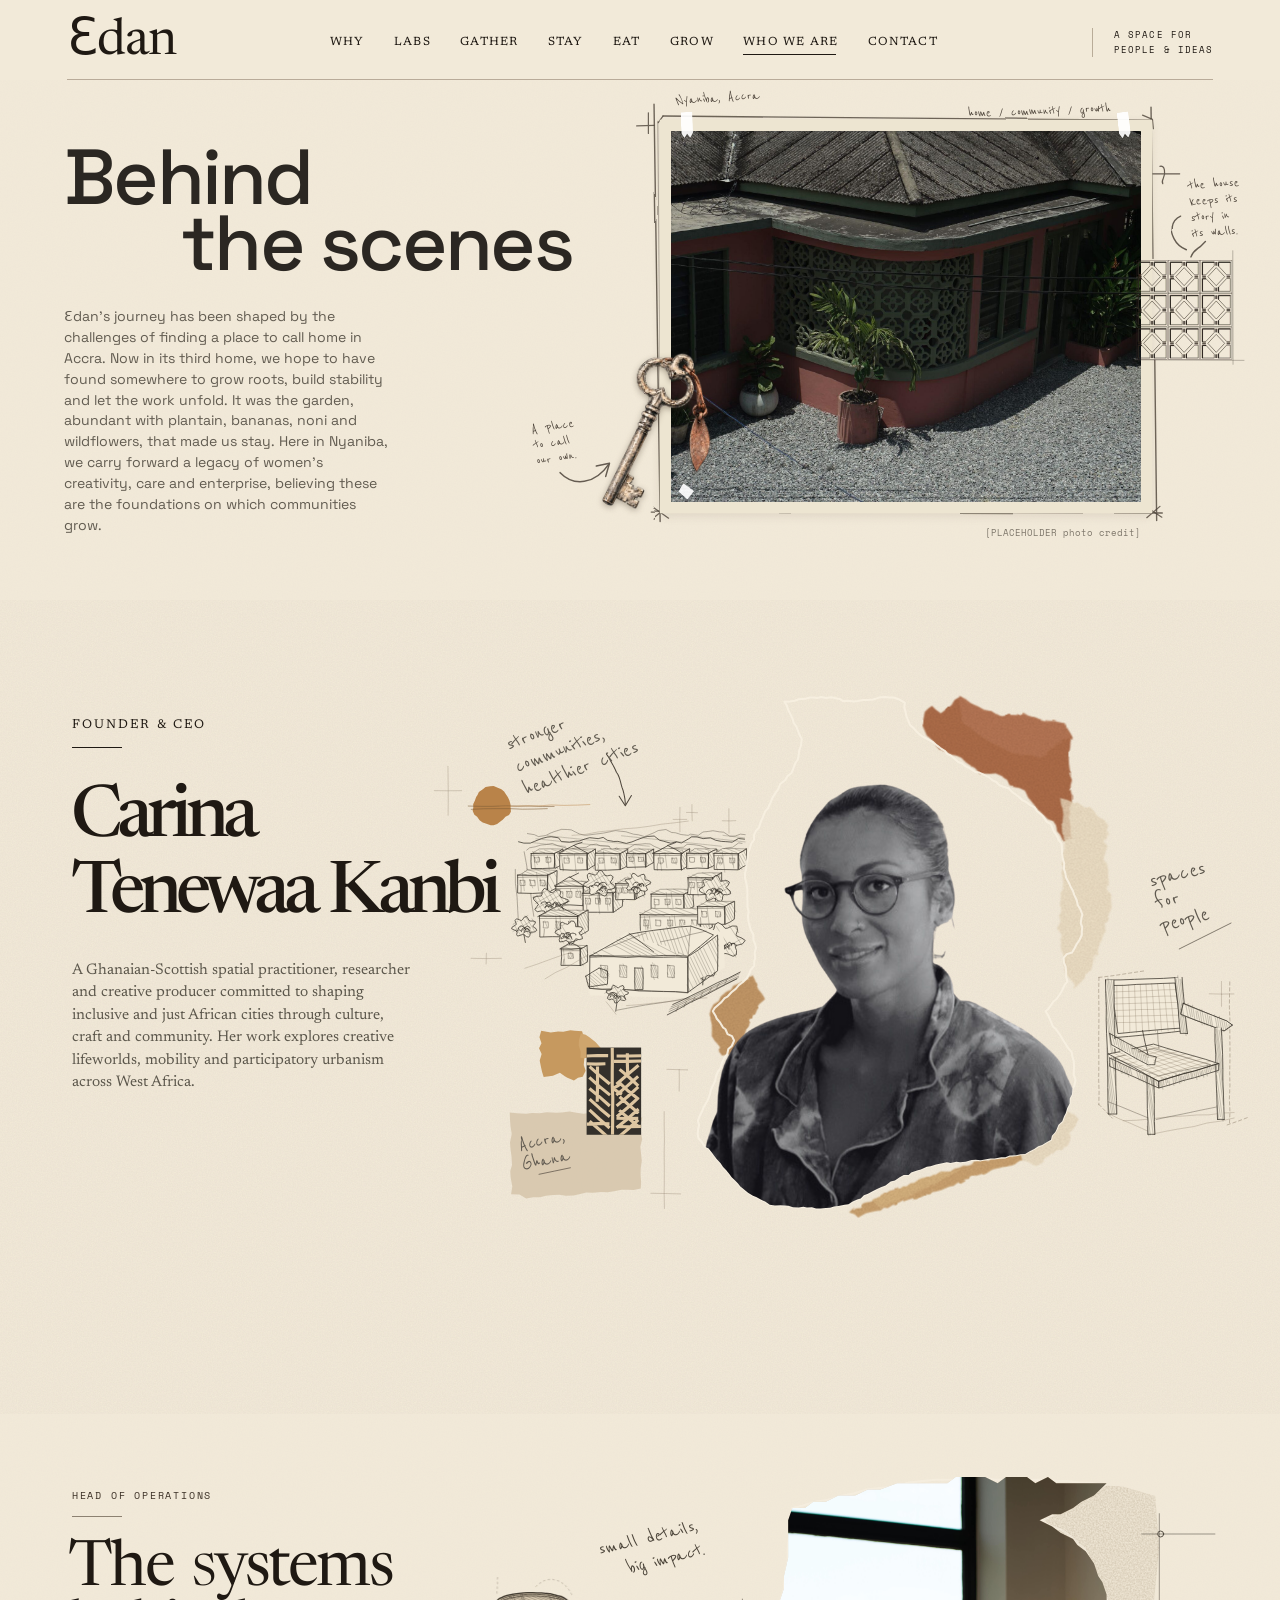
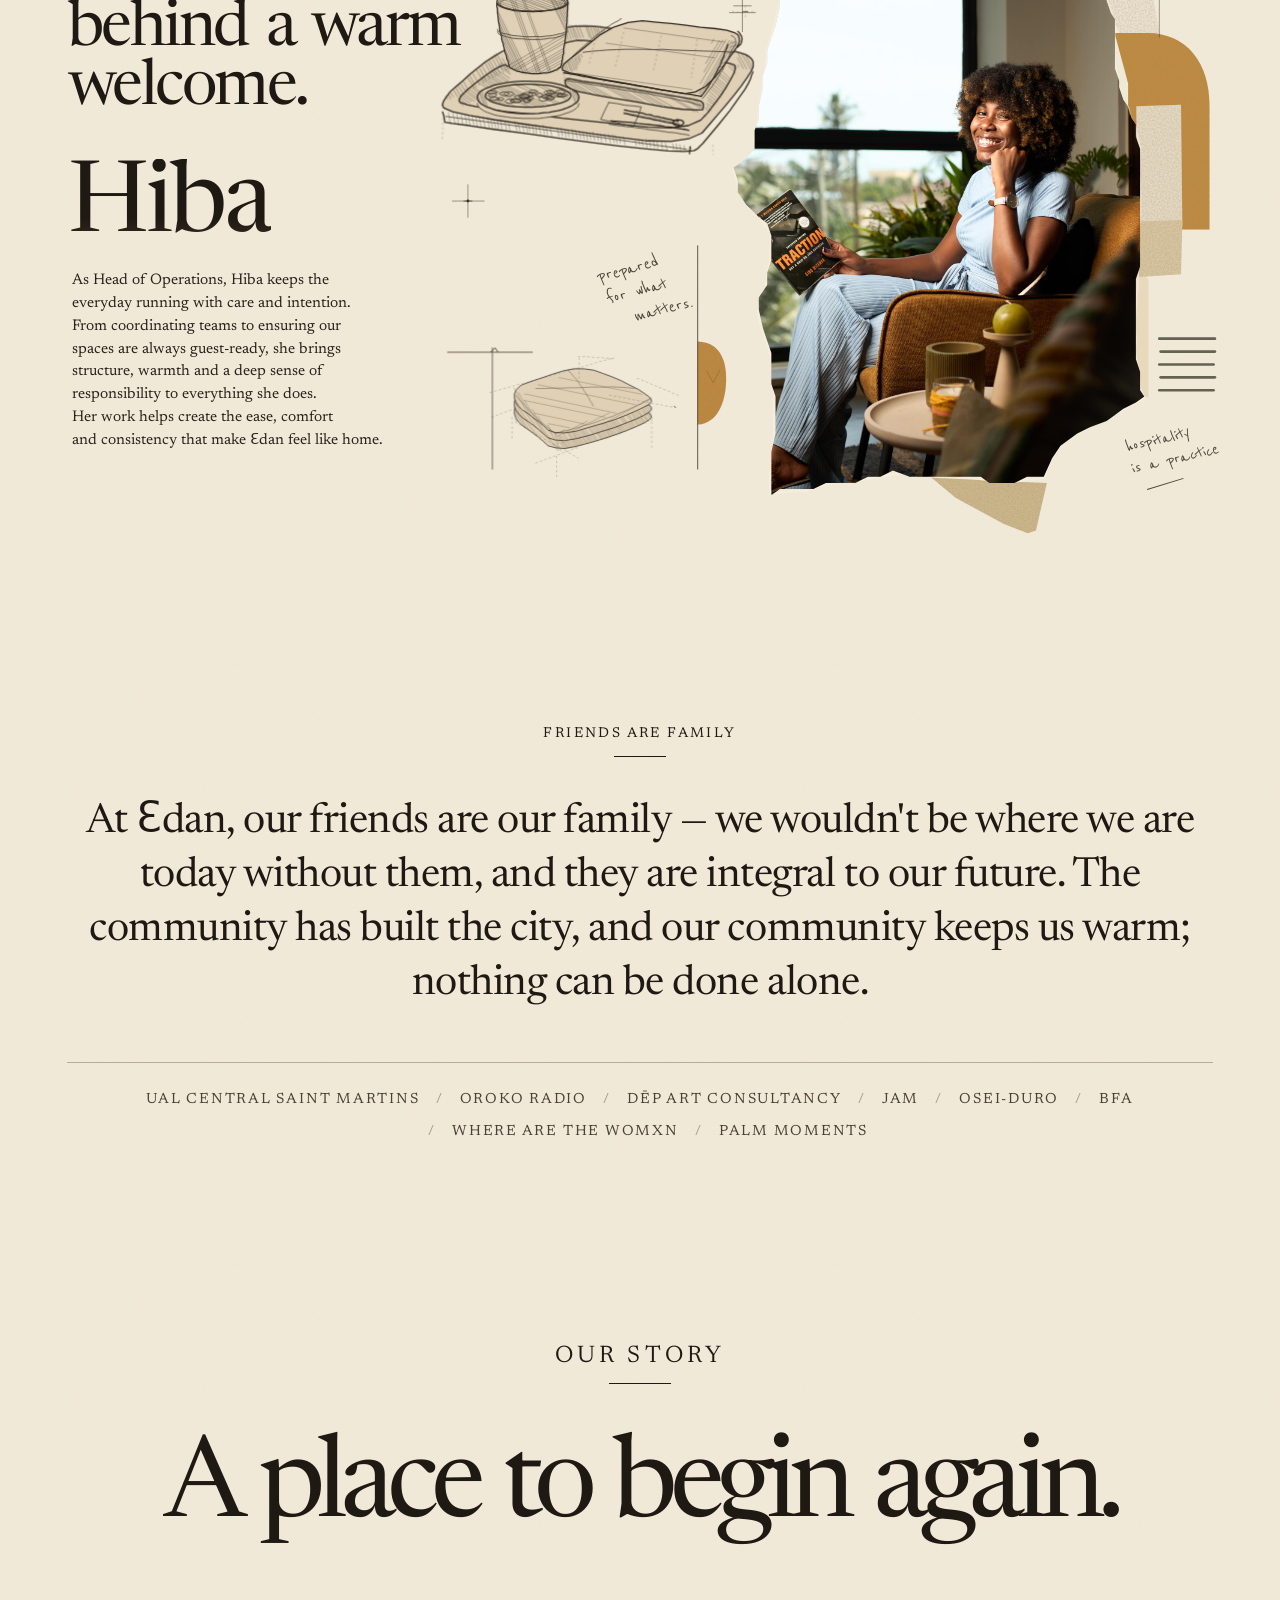
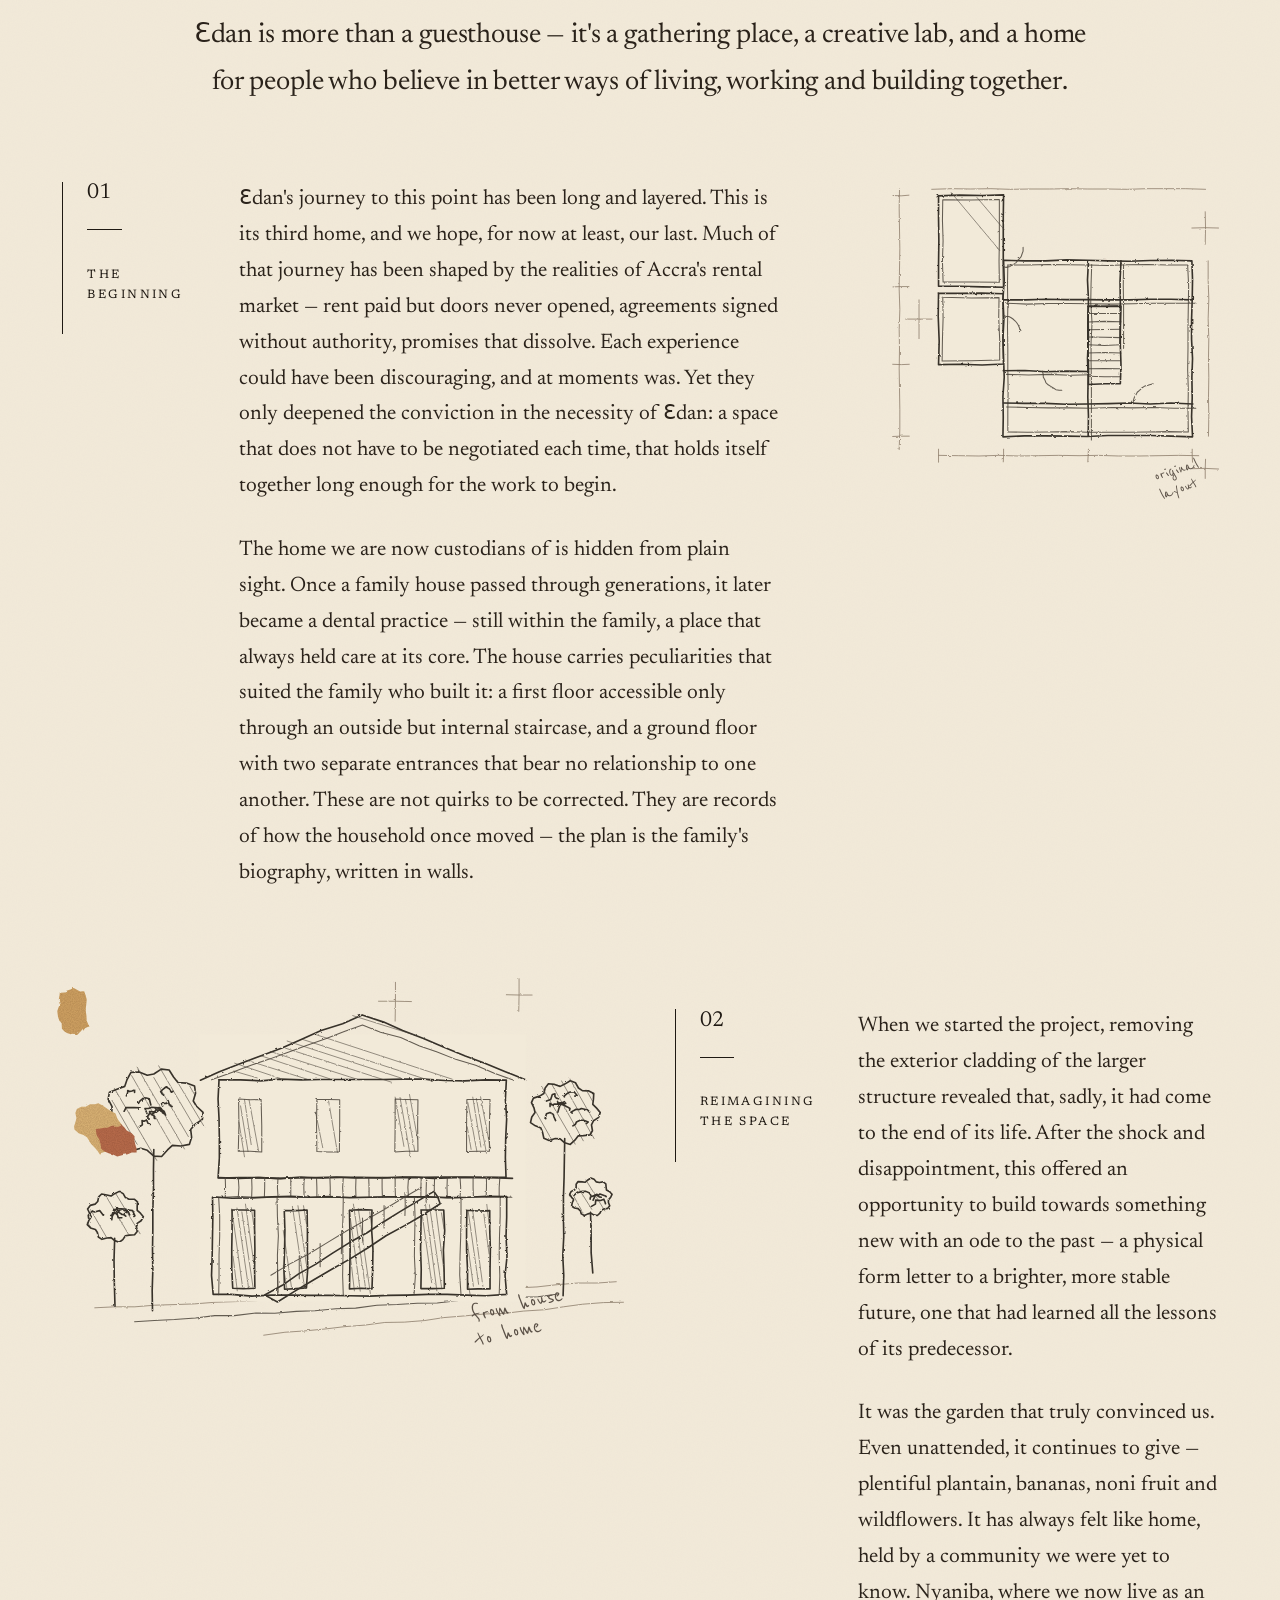
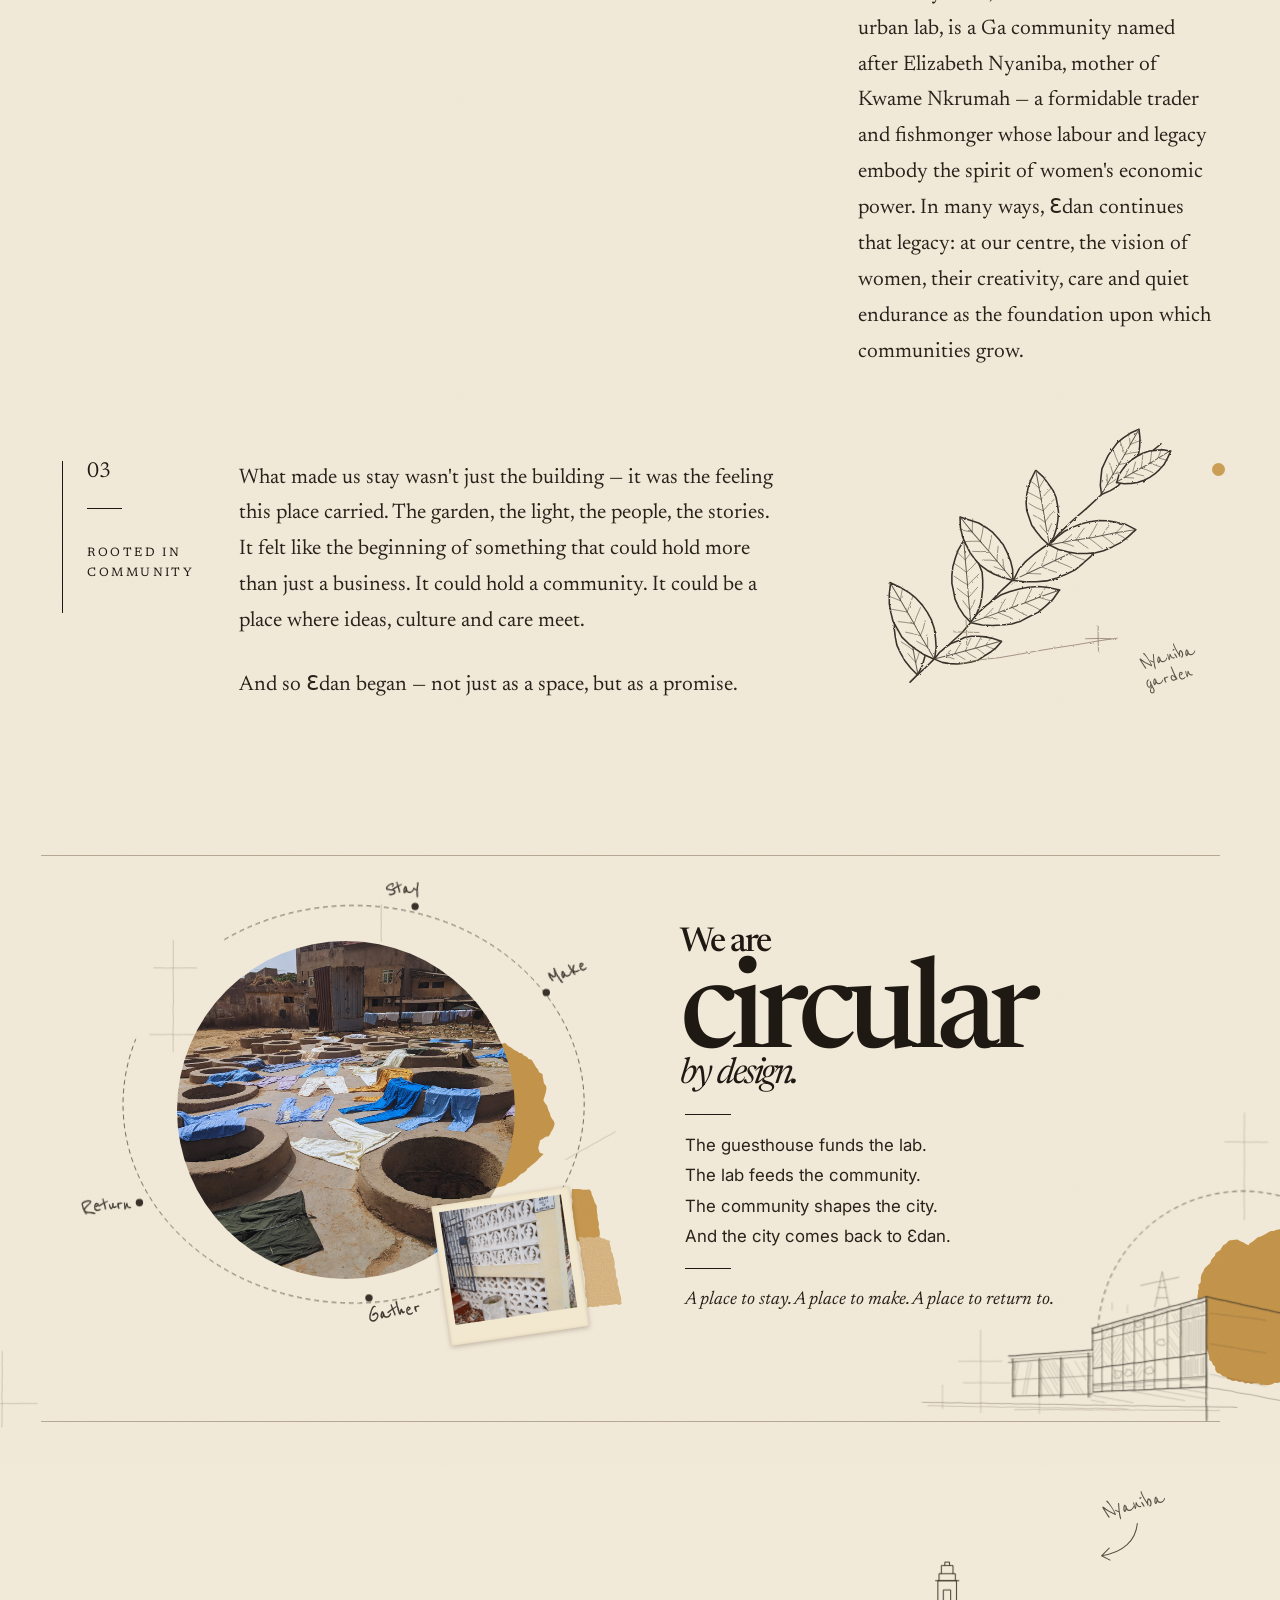
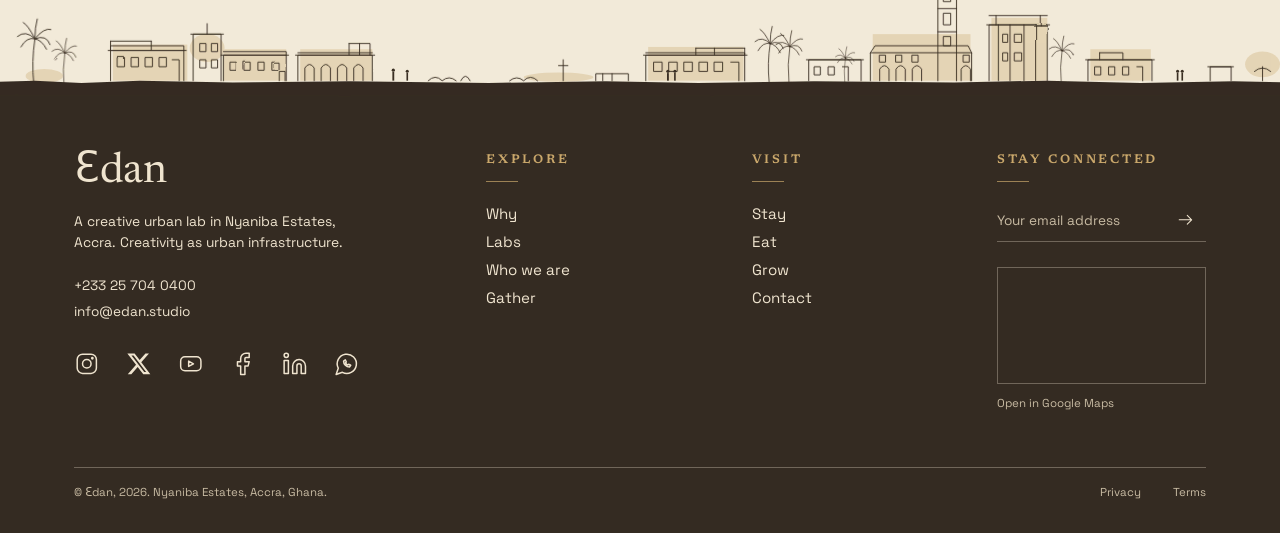
==== about.html @ 87b13c7b "first commit" ====
<!DOCTYPE html>
<html lang="en">
<head>
<meta charset="UTF-8">
<meta name="viewport" content="width=device-width, initial-scale=1.0">
<title>About — Ɛdan</title>
<meta name="description" content="Carina Tenewaa Kanbi's story, the building's history, and how Ɛdan works — circular by design.">
<script>document.documentElement.classList.add('bts-js')</script>
<link rel="preconnect" href="https://fonts.googleapis.com">
<link rel="preconnect" href="https://fonts.gstatic.com" crossorigin>
<link href="https://fonts.googleapis.com/css2?family=Reenie+Beanie&display=swap" rel="stylesheet">
<link rel="stylesheet" href="css/base.css">
<link rel="stylesheet" href="css/tokens.css">
<link rel="stylesheet" href="css/footer.css">
<link rel="stylesheet" href="css/pages/about.css">
<link rel="stylesheet" href="css/pages/carina.css">
<link rel="stylesheet" href="css/pages/our-story.css">
<link rel="stylesheet" href="css/pages/circle.css">
<link rel="stylesheet" href="css/pages/hiba.css">
<link rel="preconnect" href="https://fonts.googleapis.com">
<link rel="preconnect" href="https://fonts.gstatic.com" crossorigin>
<link href="https://fonts.googleapis.com/css2?family=Newsreader:ital,opsz,wght@0,6..72,300..600;1,6..72,300..600&family=Inter:wght@400;500&display=swap" rel="stylesheet">
</head>
<body class="page-about">

<!-- ============ NAV ============ -->
<a class="skip-link" href="#main">Skip to content</a>
<header class="site-nav" id="siteNav">
  <a href="index.html" class="nav-logo">
    <span>Ɛdan</span>
  </a>
  <button class="nav-toggle" id="navToggle" aria-label="Open menu" aria-expanded="false" aria-controls="navLinks">
    <span></span><span></span><span></span>
  </button>
  <nav class="nav-links" id="navLinks" aria-label="Main">
    <a href="index.html#why">Why</a>
    <a href="labs.html">Labs</a>
    <a href="gather.html">Gather</a>
    <a href="stay.html">Stay</a>
    <a href="eat.html">Eat</a>
    <a href="grow.html">Grow</a>
    <a href="about.html">Who we are</a>
    <a href="contact.html">Contact</a>
  </nav>
  <p class="nav-note" aria-hidden="true">A space for<br>people &amp; ideas</p>
</header>

<main id="main">

<!-- ============================================
     BEHIND THE SCENES
     One board. Every piece is positioned from the reference.
     Decorations sit OUTSIDE the photo, on the paper.
     ============================================ -->
<section class="bts" aria-labelledby="bts-title">
  <div class="bts__board">

    <h1 class="bts__title" id="bts-title">
      <span>Behind</span>
      <span class="bts__title-line2">the scenes</span>
    </h1>

    <p class="bts__body">Ɛdan's journey has been shaped by the challenges of finding a place to call home in Accra. Now in its third home, we hope to have found somewhere to grow roots, build stability and let the work unfold. It was the garden, abundant with plantain, bananas, noni and wildflowers, that made us stay. Here in Nyaniba, we carry forward a legacy of women's creativity, care and enterprise, believing these are the foundations on which communities grow.</p>

    <figure class="bts__figure">

      <!-- pencil construction lines, corner guides, dimension mark, arrows (under the photo) -->
      <svg class="bts__sketch" viewBox="-35 -11.84 160 102.63" aria-hidden="true" focusable="false">
        <defs>
          <filter id="bts-pencil" x="-5%" y="-5%" width="110%" height="110%">
            <feTurbulence type="fractalNoise" baseFrequency="0.05" numOctaves="2" seed="4" result="n"/>
            <feDisplacementMap in="SourceGraphic" in2="n" scale="0.8"/>
          </filter>
          <filter id="bts-pencil-fine" x="-5%" y="-5%" width="110%" height="110%">
            <feTurbulence type="fractalNoise" baseFrequency="0.09" numOctaves="1" seed="9" result="n"/>
            <feDisplacementMap in="SourceGraphic" in2="n" scale="0.3"/>
          </filter>
        </defs>
        <g filter="url(#bts-pencil)" fill="none" stroke="currentColor" stroke-linecap="round" stroke-linejoin="round">
          <!-- frame rails (first pass) -->
          <g stroke-width="0.3" opacity="0.8">
            <path d="M -1.8 -3.1 L 102.4 -2.2"/>
            <path d="M -3.7 -5.6 L -2.4 83.2"/>
            <path d="M -4.5 81.0 L 104.5 81.4"/>
            <path d="M 102.1 -5.0 L 102.5 27.2"/>
            <path d="M 102.9 48.9 L 103.3 83.0"/>
          </g>
          <!-- frame rails (faint second pass, like a redrawn line) -->
          <g stroke-width="0.2" opacity="0.45">
            <path d="M 4.5 -1.6 L 95.0 -1.5"/>
            <path d="M -2.9 -2.0 L -2.2 78.0"/>
          </g>
          <!-- corner guides -->
          <g stroke-width="0.26" opacity="0.8">
            <path d="M -7.4 -1.0 L -3.7 -1.1"/>
            <path d="M -4.9 -3.8 L -4.9 0.6"/>
            <path d="M -2.8 -1.7 L -1.8 -3.1"/>
            <path d="M 100.3 -3.3 L 102.4 -2.4 L 102.6 -0.4"/>
            <path d="M -3.9 80.2 L -0.6 82.5 M -3.9 82.5 L -0.8 80.0"/>
            <path d="M 101.2 80.2 L 104.4 82.3 M 101.2 82.4 L 104.0 80.0"/>
          </g>
          <!-- dimension mark right of the frame -->
          <g stroke-width="0.26" opacity="0.85">
            <path d="M 99.7 9.2 L 108.2 9.2"/>
            <path d="M 104.0 7.6 C 105.0 7.3 105.3 9.0 104.7 10.2 C 104.3 11.0 104.6 11.5 104.9 11.5"/>
          </g>
          <!-- bracket + pointer between the note and the blocks -->
          <g stroke-width="0.3" opacity="0.85">
            <path d="M 108.4 18.2 C 106.2 19.2 106.3 21.5 107.2 23.2 C 107.9 24.6 108.9 25.2 109.9 25.6"/>
            <path d="M 110.8 27.1 C 111.4 25.6 112.3 25.4 113.0 24.7 L 113.9 23.8"/>
          </g>
          <!-- curved arrow under "A place to call our own." -->
          <g stroke-width="0.32" opacity="0.85">
            <path d="M -23.9 72.6 C -21 75.6 -16.5 75.2 -13.4 70.6"/>
            <path d="M -16.2 71.2 L -13.4 70.6 L -14.2 73.4"/>
          </g>
        </g>
      </svg>

      <!-- the photograph (replace the src) -->
      <div class="bts__photo">
        <img src="images/breeze-block-terracotta.jpg" alt="The Ɛdan house in Nyaniba: a curved red wall with a green breeze-block screen, potted plants and a gravel yard under a tiled roof" width="1600" height="1263" decoding="async">
      </div>

      <!-- tape tabs holding the photo down -->
      <span class="bts__tape bts__tape--tl" aria-hidden="true"></span>
      <span class="bts__tape bts__tape--tr" aria-hidden="true"></span>
      <span class="bts__tape bts__tape--bl" aria-hidden="true"></span>

      <!-- handwritten notes -->
      <p class="bts__note bts__note--place">Nyaniba, Accra</p>
      <p class="bts__note bts__note--tags">home / community / growth</p>
      <p class="bts__note bts__note--house">the house<br>keeps its<br>story in<br>its walls.</p>
      <p class="bts__note bts__note--own">A place<br>to call<br>our own.</p>

      <!-- breeze-block screen: transparent, drawn in graphite so the paper shows through -->
      <svg class="bts__blocks" viewBox="0 0 78 81" aria-hidden="true" focusable="false">
        <defs>
          <symbol id="bts-block" viewBox="0 0 26 27" overflow="visible">
            <!-- block outline -->
            <rect x="0.3" y="0.3" width="25.4" height="26.4" fill="none" stroke="currentColor" stroke-width="0.3" opacity="0.8"/>
            <!-- four corner openings -->
            <g fill="none" stroke="currentColor" stroke-width="0.42" stroke-linejoin="round">
              <path d="M 1.6 1.6 H 11.4 V 4.7 L 4.6 12.0 H 1.6 Z"/>
              <path d="M 24.4 1.6 H 14.6 V 4.7 L 21.4 12.0 H 24.4 Z"/>
              <path d="M 1.6 25.4 H 11.4 V 22.3 L 4.6 15.0 H 1.6 Z"/>
              <path d="M 24.4 25.4 H 14.6 V 22.3 L 21.4 15.0 H 24.4 Z"/>
            </g>
            <!-- shadow along the top and left inside edge of each opening -->
            <g fill="none" stroke="currentColor" stroke-width="0.8" stroke-linecap="square">
              <path d="M 1.9 12.0 V 1.9 H 11.1"/>
              <path d="M 14.9 4.7 V 1.9 H 24.1"/>
              <path d="M 1.9 25.1 V 15.3 H 4.4"/>
              <path d="M 14.9 25.1 V 22.3"/>
            </g>
            <!-- diamond and its inner outline -->
            <g fill="none" stroke="currentColor" stroke-linejoin="round">
              <path d="M 13 6.2 L 19.8 13.5 L 13 20.8 L 6.2 13.5 Z" stroke-width="0.42"/>
            </g>
            <!-- small slits beside the diamond -->
            <g fill="currentColor" opacity="0.75">
              <rect x="12.2" y="1.6" width="1.6" height="3.0"/>
              <rect x="12.2" y="22.4" width="1.6" height="3.0"/>
              <rect x="1.6" y="12.7" width="3.0" height="1.6"/>
              <rect x="21.4" y="12.7" width="3.0" height="1.6"/>
            </g>
          </symbol>
        </defs>
        <g filter="url(#bts-pencil-fine)">
          <use href="#bts-block" x="0"  y="0"  width="26" height="27"/>
          <use href="#bts-block" x="26" y="0"  width="26" height="27"/>
          <use href="#bts-block" x="52" y="0"  width="26" height="27"/>
          <use href="#bts-block" x="0"  y="27" width="26" height="27"/>
          <use href="#bts-block" x="26" y="27" width="26" height="27"/>
          <use href="#bts-block" x="52" y="27" width="26" height="27"/>
          <use href="#bts-block" x="0"  y="54" width="26" height="27"/>
          <use href="#bts-block" x="26" y="54" width="26" height="27"/>
          <use href="#bts-block" x="52" y="54" width="26" height="27"/>
        </g>
        <!-- guide lines hugging the screen -->
        <g class="bts__guides" fill="none" stroke="currentColor" stroke-width="0.3" opacity="0.8" stroke-linecap="round">
          <path class="bts__guide" d="M 78.4 -7.5 L 78.6 84.5"/>
          <path class="bts__guide" d="M 2 80.9 L 87.5 81.3"/>
        </g>
      </svg>

      <!-- vintage key: transparent PNG or SVG (replace the src) -->
      <img class="bts__key" src="images/key.png" alt="" aria-hidden="true" decoding="async">

      <figcaption class="bts__credit">[PLACEHOLDER photo credit]</figcaption>
    </figure>

  </div>
</section>

  <!-- ============================================
      FOUNDER: Carina Tenewaa Kanbi  (static: no animation yet)
      One board. Every piece is positioned from the reference in cqw
      (1cqw = 1% of the board width). Drawings are inline SVG, edit the paths.
      Replace the portrait at /REPLACE-WITH-CARINA-PORTRAIT.jpg
      ============================================ -->
  <section class="cr" aria-labelledby="cr-title">
    <svg class="cr__defs" width="0" height="0" aria-hidden="true" focusable="false">
      <defs>
        <filter id="cr-pencil" x="-2%" y="-2%" width="104%" height="104%"><feTurbulence type="fractalNoise" baseFrequency="0.85" numOctaves="2" seed="4" result="n"/><feDisplacementMap in="SourceGraphic" in2="n" scale="0.8"/></filter>
        <filter id="cr-edge" x="-3%" y="-3%" width="106%" height="106%"><feTurbulence type="fractalNoise" baseFrequency="0.09" numOctaves="3" seed="8" result="n"/><feDisplacementMap in="SourceGraphic" in2="n" scale="2.4" result="d"/><feTurbulence type="fractalNoise" baseFrequency="1.1" numOctaves="2" seed="3" result="g"/><feColorMatrix in="g" type="matrix" values="0 0 0 0 .3  0 0 0 0 .2  0 0 0 0 .1  0 0 0 -.55 .4" result="ga"/><feComposite in="ga" in2="d" operator="in" result="gi"/><feBlend in="d" in2="gi" mode="multiply"/></filter>
      <clipPath id="cr-cloth-clip"><rect x="430" y="388" width="40" height="64"/></clipPath>
      </defs>
    </svg>
    <div class="cr__board">

      <p class="cr__eyebrow">Founder &amp; CEO</p>
      <span class="cr__rule" aria-hidden="true"></span>
      <h2 class="cr__name" id="cr-title"><span>Carina</span> <span>Tenewaa Kanbi</span></h2>
      <p class="cr__bio"><span class="cr__ln">A Ghanaian-Scottish spatial practitioner, researcher</span> <span class="cr__ln">and creative producer committed to shaping</span> <span class="cr__ln">inclusive and just African cities through culture,</span> <span class="cr__ln">craft and community. Her work explores creative</span> <span class="cr__ln">lifeworlds, mobility and participatory urbanism</span> <span class="cr__ln">across West Africa.</span></p>

      <!-- neighbourhood drawing + "stronger communities" note, arrow, ochre dot, crosshairs -->
      <div class="cr__sketchblock">
        <svg viewBox="315 140 245 225" aria-hidden="true" focusable="false">
          <g class="cr__marks"><path class="guide" d="M318.9 199.9 L329.0 200.0 L338.9 199.9"/><path class="guide" d="M328.9 182.0 L329.0 191.1 L329.1 199.9 L329.1 209.1 L329.0 218.0"/><path class="guide" d="M494.1 221.0 L499.1 221.0 L504.1 221.0"/><path class="guide" d="M499.1 212.1 L499.0 221.1 L499.1 230.1"/><path class="guide" d="M503.9 215.9 L507.9 215.9 L512.0 216.1"/><path class="guide" d="M507.9 210.1 L507.9 216.1 L508.1 222.1"/><path class="guide" d="M530.1 222.0 L535.1 222.1 L540.1 221.9"/><path class="guide" d="M535.0 213.1 L535.0 222.0 L535.1 231.1"/><path class="guide" d="M345.9 322.9 L356.9 323.1 L368.1 322.9"/><path class="guide" d="M357.1 319.1 L357.0 323.1 L356.9 327.1"/></g>
          <g class="cr__dot"><path class="ochre" d="M374.9 212.8 L375.1 215.4 L373.7 217.7 L371.1 219.0 L369.3 221.0 L367.1 222.8 L365.0 224.3 L362.4 225.3 L360.2 225.2 L356.6 224.0 L354.4 223.2 L352.1 221.7 L350.3 219.1 L348.3 217.5 L347.0 214.7 L347.5 212.5 L347.4 209.8 L348.6 207.4 L349.6 204.6 L350.6 203.0 L351.6 200.8 L354.5 198.8 L356.5 197.2 L359.8 196.7 L362.4 196.5 L365.0 197.6 L368.1 198.9 L370.1 200.6 L371.3 202.3 L372.9 204.8 L374.0 207.1 L374.8 210.0 Z"/><path class="ink2" d="M343.8 211.2 L352.7 211.4 L361.8 211.4 L371.2 211.0 L380.1 211.3 L389.1 211.2 L398.1 211.5 L406.8 211.5"/><path class="ink2" d="M346.0 213.6 L355.0 213.2 L364.8 213.1 L374.1 213.1 L383.5 213.5 L392.7 213.4 L401.8 213.1"/><path class="fine" d="M366.9 211.2 L376.4 211.3 L385.9 211.0 L395.6 211.1 L404.6 210.4 L414.0 210.7 L423.8 210.5 L433.0 210.1"/></g>
          <g class="cr__arrow"><path class="arrow" d="M445.1 173.0 L446.1 174.4 L447.2 176.0 L448.0 177.7 L449.0 179.4 L449.9 181.0 L450.8 182.8 L451.7 184.6 L452.5 186.4 L453.6 188.0 L454.4 189.9 L455.1 192.0 L455.6 193.8 L456.1 195.8 L456.7 197.9 L457.4 199.8 L457.9 201.8 L458.3 203.8 L458.7 205.9 L458.9 207.9 L459.0 209.9"/><path class="arrow" d="M454.5 204.0 L459.0 211.0 L463.5 203.5"/></g>
          <g class="cr__sketch" filter="url(#cr-pencil)">
        <path class="fine" d="M387.2 231.4 L392.3 232.2 L395.3 233.6 L400.7 232.8 L404.0 231.1 L406.8 230.0 L412.2 228.3 L416.7 228.4 L419.4 228.7 L425.2 231.6 L428.9 232.6 L430.9 232.6 L436.0 231.9 L441.1 231.3 L443.2 231.0 L447.1 230.2 L451.9 229.2 L455.6 229.7 L459.2 230.0 L464.9 231.8 L468.7 232.3 L473.1 233.6 L476.6 232.2 L480.2 230.7 L483.1 229.2 L488.8 228.4 L493.0 230.6 L495.8 230.8 L499.9 232.1 L505.2 232.7 L506.9 231.8 L512.5 232.7 L516.0 230.2 L520.1 229.8 L523.3 229.3 L528.1 230.1 L531.2 230.4 L535.6 233.3 L539.6 233.2 L543.5 231.8 L547.0 232.2"/>
        <path class="ink" d="M380.7 237.4 L384.6 238.4 L389.3 238.4 L392.2 237.2 L397.7 235.0 L401.7 234.0 L404.6 233.7 L410.0 234.5 L412.2 237.3 L418.0 237.7 L422.3 237.0 L425.1 236.9 L429.6 235.3 L432.9 234.4 L439.1 235.1 L442.8 234.2 L445.8 236.3 L450.6 237.2 L453.6 237.1 L459.7 238.6 L463.9 237.5 L467.0 236.2 L472.1 234.3 L475.5 233.5 L480.2 233.2 L484.2 236.3 L486.8 236.9 L492.4 238.5 L496.4 237.4 L500.1 238.3 L505.5 235.2 L507.7 233.8 L511.7 233.9 L516.1 235.1 L521.5 234.5 L525.3 236.3 L529.4 237.1 L532.7 237.3 L537.4 237.7 L542.0 235.0 L546.5 235.5"/>
        <path class="fine" d="M386.7 243.5 L388.8 241.8 L392.9 241.1 L397.1 239.8 L401.3 239.4 L405.4 238.6 L409.6 240.4 L414.8 241.7 L417.8 243.0 L422.9 241.9 L426.0 241.8 L430.3 241.5 L433.2 239.8 L437.7 239.1 L440.6 240.3 L446.8 240.5 L449.2 243.3 L452.6 242.0 L456.5 243.5 L462.1 241.7 L465.8 239.4 L469.8 239.2 L473.5 238.8 L477.2 239.0 L480.3 240.8 L484.8 242.7 L490.1 243.4 L493.2 242.2 L497.0 241.7 L501.6 241.4 L504.3 239.3 L509.2 239.5 L514.1 240.3 L517.5 241.5 L521.6 243.0 L525.6 243.4 L528.5 243.7 L532.8 242.0 L537.8 241.4 L542.2 238.2 L544.6 238.6"/>
        <path class="hatch" d="M530.7 232.7 L546.5 234.6 M507.0 233.1 L546.9 237.5 M456.2 233.0 L529.5 240.7 M401.8 233.0 L476.6 240.7 M393.4 235.2 L447.5 240.9 M391.0 238.0 L415.2 240.8"/>
        <path class="guide" d="M419.9 232.7 L429.7 232.0 L438.9 230.2 L448.1 229.3 L457.8 227.9 L467.5 227.2 L477.0 226.0 L485.7 224.5 L495.2 223.5 L505.2 222.2"/>
        <path class="fine" d="M384.8 244.7 L386.6 254.5 L387.9 263.8 L389.4 273.1 L390.4 282.5 L391.9 292.1 M378.3 257.7 L378.4 268.0 L379.6 277.8 L380.1 287.7 L380.7 298.0"/>
        <path class="solid" d="M390.0 246.0 L396.0 242.7 L413.0 242.7 L413.0 253.7 L407.0 257.0 L390.0 257.0 Z"/>
        <path class="ink" d="M390.1 246.1 L398.3 245.7 L406.9 246.1 L407.2 251.5 L406.8 256.7 L398.4 257.0 L390.1 257.0 L389.8 251.7 L390.0 246.0 Z M407.1 245.8 L410.2 244.6 L413.3 242.6 L413.3 248.5 L412.9 253.8 L410.1 255.5 L407.3 257.0 L407.3 251.3 L407.0 246.0 Z"/>
        <path class="fine" d="M390.2 246.2 L393.3 244.3 L395.8 242.7 L404.7 242.6 L412.9 242.8 L409.7 244.5 L407.3 246.0 L398.8 246.0 L390.0 246.0 Z"/>
        <path class="hatch" d="M411.3 244.8 L413.4 249.2 M408.9 245.1 L413.0 252.2 M408.3 247.3 L411.8 253.9 M407.4 253.0 L409.4 257.2 M405.0 243.0 L410.3 244.7 M399.8 243.5 L405.7 245.5 M395.7 244.0 L399.9 245.5 M390.9 244.6 L395.8 246.1 M401.9 247.6 L403.2 257.6 M391.7 245.4 L393.0 257.9"/>
        <path class="fine" d="M389.8 247.4 L398.5 247.1 L407.0 247.1 M392.3 249.1 L394.1 249.2 L396.0 248.9 L396.0 250.6 L396.0 252.3 L394.3 252.3 L392.4 252.4 L392.5 250.6 L392.4 249.1 Z"/>
        <path class="hatch" d="M395.1 248.0 L396.2 251.0 M394.8 250.4 L395.1 252.0 M391.9 248.1 L394.5 254.1"/>
        <path class="fine" d="M400.8 249.0 L402.8 249.1 L404.4 249.0 L404.4 250.7 L404.4 252.3 L402.6 252.4 L400.9 252.5 L400.9 250.8 L400.9 249.1 Z"/>
        <path class="hatch" d="M403.7 248.5 L404.1 249.7 M401.7 248.1 L402.7 250.7 M401.0 248.8 L402.4 253.3"/>
        <path class="solid" d="M411.0 246.0 L417.0 242.7 L437.0 242.7 L437.0 254.7 L431.0 258.0 L411.0 258.0 Z"/>
        <path class="ink" d="M411.1 246.0 L420.9 246.3 L431.1 246.2 L431.1 252.3 L431.3 257.9 L420.9 258.3 L411.1 257.8 L410.8 252.2 L411.0 246.0 Z M431.2 246.3 L434.3 244.6 L437.1 242.7 L437.3 248.8 L436.9 254.4 L433.9 256.1 L431.0 258.2 L430.7 252.1 L431.0 246.0 Z"/>
        <path class="fine" d="M410.9 246.0 L414.1 244.3 L416.7 242.6 L427.1 242.9 L437.1 242.6 L434.1 244.6 L431.3 245.9 L421.1 246.2 L411.0 246.0 Z"/>
        <path class="ink" d="M409.7 245.9 L415.3 243.0 L421.2 240.1 L426.6 243.2 L432.0 246.0 M421.1 240.1 L424.2 238.8 L427.3 237.8"/>
        <path class="hatch" d="M434.8 243.7 L437.7 249.0 M433.4 244.3 L437.9 253.2 M432.3 246.8 L436.3 254.0 M430.8 247.4 L435.9 257.2 M430.7 251.0 L432.7 255.5 M428.4 243.0 L432.9 244.4 M419.9 242.1 L432.2 246.4 M415.0 242.2 L425.2 245.9 M415.7 244.7 L420.4 246.1 M421.7 246.9 L422.9 260.0 M412.3 247.3 L413.3 258.8"/>
        <path class="fine" d="M411.0 247.5 L421.0 247.3 L431.2 247.3 M414.1 249.3 L416.0 249.4 L417.9 249.3 L417.7 251.1 L417.9 253.1 L416.1 253.0 L414.2 253.1 L414.1 251.1 L414.2 249.4 Z"/>
        <path class="hatch" d="M416.7 247.6 L417.9 251.9 M416.0 250.5 L416.5 251.5"/>
        <path class="fine" d="M424.3 249.4 L425.9 249.3 L427.7 249.3 L427.7 251.2 L427.8 253.1 L426.0 253.0 L424.1 252.8 L424.2 251.0 L424.2 249.4 Z"/>
        <path class="hatch" d="M427.3 250.6 L427.7 251.3 M425.1 248.3 L426.4 252.4"/>
        <path class="fine" d="M413.7 258.2 L413.3 255.8 L413.1 253.6"/>
        <path class="solid" d="M437.0 246.0 L443.0 242.7 L461.0 242.7 L461.0 254.7 L455.0 258.0 L437.0 258.0 Z"/>
        <path class="ink" d="M437.1 245.8 L446.0 245.8 L455.2 246.3 L455.2 251.9 L455.3 257.8 L445.9 258.2 L437.0 258.3 L436.7 251.8 L437.0 246.0 Z M455.3 246.0 L458.2 244.7 L460.8 242.9 L460.7 248.7 L461.1 254.7 L458.3 256.4 L455.2 257.8 L455.2 251.9 L455.0 246.0 Z"/>
        <path class="fine" d="M437.0 245.9 L439.8 244.2 L443.2 242.4 L452.1 242.8 L461.3 242.5 L457.7 244.4 L455.3 246.1 L446.2 245.8 L437.0 246.0 Z"/>
        <path class="hatch" d="M458.4 243.9 L461.1 249.0 M456.9 244.4 L461.4 252.8 M456.0 246.4 L460.1 254.2 M455.7 249.4 L459.1 255.2 M455.5 253.3 L457.0 256.1 M451.7 242.4 L456.5 244.3 M447.8 242.5 L454.6 245.1 M441.4 242.5 L452.4 246.8 M438.8 244.0 L444.4 245.7 M453.5 247.6 L454.4 257.4 M443.0 244.2 L444.3 258.5"/>
        <path class="fine" d="M437.1 247.3 L446.1 247.3 L454.8 247.2 M439.8 249.5 L441.5 249.3 L443.2 249.3 L443.3 251.2 L443.4 252.9 L441.4 253.0 L439.7 253.1 L439.7 251.3 L439.7 249.4 Z"/>
        <path class="hatch" d="M442.5 250.0 L443.3 250.9 M442.0 251.0 L442.3 252.9 M440.2 251.1 L440.7 252.2"/>
        <path class="fine" d="M448.6 249.3 L450.4 249.4 L452.2 249.3 L452.4 251.3 L452.3 253.0 L450.4 252.8 L448.7 253.0 L448.6 251.2 L448.7 249.4 Z"/>
        <path class="hatch" d="M452.1 250.7 L452.9 253.3 M450.6 249.6 L452.1 254.7 M448.6 248.4 L450.4 253.1"/>
        <path class="fine" d="M438.9 258.3 L439.3 255.7 L438.9 253.5"/>
        <path class="solid" d="M460.0 246.0 L466.0 242.7 L480.0 242.7 L480.0 252.7 L474.0 256.0 L460.0 256.0 Z"/>
        <path class="ink" d="M460.2 245.9 L467.1 246.0 L473.9 246.0 L474.2 251.3 L474.2 255.8 L467.0 256.0 L460.1 256.2 L459.9 251.0 L460.0 246.0 Z M473.8 246.2 L476.7 244.6 L479.7 242.7 L480.0 247.5 L480.0 252.5 L476.9 254.2 L473.9 256.1 L474.0 250.9 L474.0 246.0 Z"/>
        <path class="fine" d="M459.9 246.0 L463.2 244.3 L465.8 242.7 L472.8 242.8 L480.3 242.9 L477.3 244.2 L473.9 246.0 L467.3 246.3 L460.0 246.0 Z"/>
        <path class="hatch" d="M478.0 244.2 L480.6 248.6 M475.8 243.2 L480.8 252.1 M475.2 245.8 L479.3 253.1 M474.6 252.2 L475.8 254.0 M469.0 242.3 L477.9 245.6 M465.6 243.3 L474.9 246.4 M463.3 244.4 L469.6 246.6 M472.5 247.7 L473.1 254.4 M464.9 245.1 L466.4 257.3"/>
        <path class="fine" d="M460.1 247.2 L466.8 247.1 L473.8 246.9 M461.6 248.8 L463.5 248.7 L465.2 248.7 L465.4 250.2 L465.3 251.7 L463.6 251.9 L461.8 251.7 L461.8 250.3 L461.7 248.8 Z"/>
        <path class="hatch" d="M464.0 247.1 L464.7 249.9 M463.0 248.4 L464.9 253.6 M461.9 248.6 L463.6 252.1"/>
        <path class="fine" d="M468.8 248.8 L470.4 248.8 L472.4 248.9 L472.2 250.3 L472.3 251.7 L470.5 251.8 L468.6 251.9 L468.6 250.4 L468.7 248.8 Z"/>
        <path class="hatch" d="M472.3 250.2 L473.0 252.2 M470.4 249.2 L471.2 251.4 M468.4 248.2 L469.1 250.4"/>
        <path class="solid" d="M480.0 246.0 L486.0 242.7 L506.0 242.7 L506.0 254.7 L500.0 258.0 L480.0 258.0 Z"/>
        <path class="ink" d="M480.3 246.3 L490.2 245.8 L500.1 246.3 L499.7 251.7 L500.3 257.8 L490.3 258.0 L480.2 257.9 L480.0 252.2 L480.0 246.0 Z M500.3 246.3 L503.2 244.2 L506.2 242.4 L505.8 248.4 L505.7 254.5 L502.8 256.5 L500.1 258.3 L499.8 251.7 L500.0 246.0 Z"/>
        <path class="fine" d="M479.7 245.7 L483.1 244.5 L486.0 242.4 L495.7 242.4 L506.0 242.9 L502.8 244.3 L499.8 246.0 L490.3 246.2 L480.0 246.0 Z"/>
        <path class="ink" d="M478.7 246.0 L484.2 243.5 L490.3 240.2 L495.7 242.9 L501.0 246.0 M490.0 240.1 L493.3 239.0 L496.3 237.8"/>
        <path class="hatch" d="M503.8 244.7 L507.1 250.7 M500.7 243.4 L506.2 253.8 M500.9 247.3 L506.2 256.9 M500.2 249.4 L503.1 254.4 M500.7 254.6 L502.6 257.7 M495.2 242.2 L501.5 244.4 M486.8 243.2 L494.7 245.9 M483.2 244.1 L490.4 246.5 M488.1 245.3 L489.5 256.4 M484.0 245.8 L485.7 258.6"/>
        <path class="fine" d="M480.1 247.4 L490.0 247.5 L500.0 247.4 M483.3 249.4 L484.9 249.3 L486.8 249.3 L486.9 251.2 L486.7 253.0 L485.0 253.1 L483.2 253.0 L483.3 251.2 L483.2 249.4 Z"/>
        <path class="hatch" d="M486.4 250.7 L487.3 252.1 M483.7 250.3 L485.2 254.1"/>
        <path class="fine" d="M493.3 249.4 L495.1 249.5 L496.7 249.2 L496.9 251.3 L496.8 253.0 L494.9 252.9 L493.1 253.0 L493.1 251.1 L493.2 249.4 Z"/>
        <path class="hatch" d="M495.2 250.2 L496.3 253.9 M493.5 249.6 L494.9 253.2"/>
        <path class="fine" d="M482.5 258.2 L482.4 255.8 L482.7 253.4"/>
        <path class="solid" d="M504.0 246.0 L510.0 242.7 L526.0 242.7 L526.0 253.7 L520.0 257.0 L504.0 257.0 Z"/>
        <path class="ink" d="M504.1 245.8 L512.2 246.0 L520.2 246.0 L519.9 251.6 L519.9 257.0 L511.9 256.7 L504.0 257.2 L504.0 251.8 L504.0 246.0 Z M519.7 246.1 L522.9 244.2 L526.2 243.0 L526.3 248.2 L525.8 253.4 L522.9 255.5 L519.7 256.8 L520.1 251.5 L520.0 246.0 Z"/>
        <path class="fine" d="M504.1 246.3 L507.3 244.4 L509.8 242.5 L518.2 242.7 L525.9 242.4 L522.7 244.4 L520.1 245.8 L512.1 245.8 L504.0 246.0 Z"/>
        <path class="hatch" d="M525.0 245.7 L525.3 246.3 M522.4 244.6 L525.7 251.9 M519.9 244.3 L524.8 253.5 M519.5 246.9 L523.0 253.2 M519.9 251.8 L522.5 256.0 M517.8 242.8 L521.8 244.2 M511.9 243.2 L519.9 245.8 M506.6 243.3 L513.1 245.7 M505.0 244.7 L509.8 246.4 M514.3 247.6 L515.5 255.7 M504.1 245.3 L505.0 256.5"/>
        <path class="fine" d="M504.2 247.3 L511.8 247.0 L519.9 247.1 M506.1 249.1 L507.9 248.9 L509.9 249.1 L509.8 250.6 L509.7 252.3 L508.0 252.5 L506.3 252.3 L506.1 250.7 L506.2 249.1 Z M514.1 249.1 L515.9 249.1 L517.8 249.2 L517.9 250.7 L517.8 252.4 L515.9 252.4 L514.3 252.3 L514.3 250.7 L514.2 249.1 Z"/>
        <path class="hatch" d="M517.2 249.3 L517.6 251.1 M514.7 247.3 L516.7 252.1 M514.2 250.1 L515.7 253.1"/>
        <path class="solid" d="M524.0 246.0 L530.0 242.7 L548.0 242.7 L548.0 254.7 L542.0 258.0 L524.0 258.0 Z"/>
        <path class="ink" d="M524.1 245.9 L532.9 246.0 L541.7 246.2 L541.7 252.1 L541.7 258.0 L532.9 257.8 L524.2 257.7 L524.2 251.7 L524.0 246.0 Z M542.3 245.9 L545.3 244.3 L547.8 242.4 L548.1 248.5 L547.8 254.5 L544.8 256.1 L542.2 258.0 L542.3 252.0 L542.0 246.0 Z"/>
        <path class="fine" d="M523.9 245.8 L527.1 244.7 L530.2 242.4 L539.2 242.4 L548.3 242.7 L545.1 244.3 L542.0 246.2 L533.3 245.8 L524.0 246.0 Z"/>
        <path class="hatch" d="M545.8 244.0 L547.6 247.6 M545.0 246.5 L547.6 251.6 M542.9 247.3 L546.5 253.8 M542.0 249.1 L545.0 255.2 M542.1 253.5 L544.6 257.7 M539.5 242.7 L544.9 244.7 M533.4 242.5 L540.8 245.3 M529.1 243.7 L536.6 246.5 M526.5 244.3 L532.3 246.5 M537.2 245.1 L538.6 256.7 M530.2 244.9 L532.0 259.7"/>
        <path class="fine" d="M524.1 247.6 L532.8 247.3 L542.2 247.1 M526.7 249.3 L528.5 249.3 L530.3 249.5 L530.3 251.1 L530.4 253.1 L528.6 252.9 L526.7 252.9 L526.8 251.3 L526.7 249.4 Z"/>
        <path class="hatch" d="M529.3 248.2 L530.0 250.6 M527.3 247.9 L529.7 254.1 M527.0 250.1 L528.6 254.5"/>
        <path class="fine" d="M535.6 249.4 L537.6 249.5 L539.3 249.4 L539.3 251.2 L539.2 252.9 L537.5 252.8 L535.7 252.9 L535.7 251.3 L535.7 249.4 Z"/>
        <path class="hatch" d="M539.0 250.8 L539.4 251.1 M537.8 250.2 L538.7 252.7 M536.3 249.8 L537.9 254.3"/>
        <path class="fine" d="M526.5 258.0 L525.8 255.9 L526.3 253.3"/>
        <path class="solid" d="M380.0 262.0 L387.0 258.1 L409.0 258.1 L409.0 271.1 L402.0 275.0 L380.0 275.0 Z"/>
        <path class="ink" d="M380.1 261.7 L391.2 262.1 L402.3 261.9 L401.7 268.2 L401.8 274.7 L391.1 275.3 L380.0 275.0 L380.1 268.7 L380.0 262.0 Z M401.9 261.7 L405.6 260.4 L409.0 258.5 L408.8 264.7 L408.8 271.3 L405.4 272.9 L401.8 275.3 L402.1 268.3 L402.0 262.0 Z"/>
        <path class="fine" d="M380.2 262.3 L383.8 260.3 L387.0 258.2 L397.7 257.8 L408.8 258.5 L405.2 260.3 L402.2 262.1 L391.0 262.0 L380.0 262.0 Z"/>
        <path class="hatch" d="M406.4 259.6 L408.5 263.2 M403.3 262.0 L409.0 272.6 M402.0 266.8 L405.5 273.3 M401.4 269.7 L404.5 275.5 M399.4 258.3 L405.5 260.1 M393.9 257.9 L404.2 261.6 M386.6 257.4 L399.0 262.0 M385.1 259.0 L391.6 261.6 M383.7 260.9 L386.5 261.7 M393.9 260.0 L395.4 273.2 M383.6 260.9 L384.9 273.3"/>
        <path class="fine" d="M380.0 263.6 L390.8 263.2 L401.9 263.2 M382.0 265.8 L383.8 265.6 L385.4 265.7 L385.3 267.6 L385.5 269.4 L383.7 269.5 L381.8 269.4 L381.8 267.5 L381.9 265.6 Z"/>
        <path class="hatch" d="M385.1 266.5 L385.3 267.4 M382.1 266.8 L383.4 269.3"/>
        <path class="fine" d="M389.1 265.5 L391.0 265.8 L392.7 265.6 L392.8 267.6 L392.9 269.7 L391.0 269.6 L389.1 269.5 L389.3 267.5 L389.2 265.6 Z"/>
        <path class="hatch" d="M392.0 265.5 L392.5 267.2 M388.7 265.1 L391.1 271.3"/>
        <path class="fine" d="M396.6 265.7 L398.3 265.6 L400.1 265.7 L400.2 267.7 L400.2 269.7 L398.2 269.6 L396.6 269.6 L396.7 267.7 L396.5 265.6 Z"/>
        <path class="hatch" d="M399.7 266.1 L400.6 269.2 M398.5 267.1 L400.0 270.2 M396.4 264.3 L398.5 270.1"/>
        <path class="fine" d="M382.5 274.9 L382.6 272.2 L382.5 269.8"/>
        <path class="solid" d="M408.0 270.0 L415.0 266.1 L435.0 266.1 L435.0 280.1 L428.0 284.0 L408.0 284.0 Z"/>
        <path class="ink" d="M407.7 270.3 L417.8 269.9 L428.3 270.1 L428.1 277.1 L428.3 284.3 L418.3 283.7 L407.8 283.9 L408.3 276.8 L408.0 270.0 Z M427.9 270.1 L431.3 267.9 L435.1 266.2 L434.8 272.9 L435.1 280.0 L431.2 281.7 L427.8 284.2 L428.3 276.7 L428.0 270.0 Z"/>
        <path class="fine" d="M408.2 269.8 L411.5 268.0 L415.1 266.2 L425.3 266.4 L434.9 266.5 L431.5 267.7 L428.2 270.0 L417.8 269.9 L408.0 270.0 Z"/>
        <path class="ink" d="M407.0 269.7 L412.2 266.8 L418.0 263.1 L423.5 266.5 L429.0 270.0 M418.2 263.5 L421.4 262.0 L424.7 260.4"/>
        <path class="hatch" d="M432.9 267.9 L435.9 273.5 M430.0 266.7 L434.1 274.3 M429.4 268.7 L435.1 279.8 M428.5 271.9 L434.3 282.6 M426.7 266.2 L431.0 267.7 M420.0 265.9 L428.1 269.0 M413.5 265.8 L424.3 270.1 M411.3 267.2 L418.8 269.9 M410.8 269.5 L412.0 269.8 M408.0 282.5 L408.2 283.6"/>
        <path class="fine" d="M408.0 271.8 L417.9 271.7 L428.1 271.3 M409.4 273.8 L411.3 274.0 L413.2 274.0 L413.3 276.0 L413.1 278.0 L411.2 278.2 L409.6 278.0 L409.7 276.2 L409.5 273.9 Z"/>
        <path class="hatch" d="M413.0 275.5 L412.7 274.7 M408.9 272.1 L410.7 276.9"/>
        <path class="fine" d="M416.1 273.8 L417.9 273.9 L419.9 273.9 L419.9 275.9 L419.8 278.2 L418.1 278.1 L416.2 278.1 L416.1 276.1 L416.2 273.9 Z"/>
        <path class="hatch" d="M418.7 272.2 L419.5 275.3 M417.6 273.9 L418.8 277.4 M416.5 274.4 L418.5 279.2"/>
        <path class="fine" d="M423.0 273.8 L424.7 274.1 L426.4 273.9 L426.4 275.9 L426.5 278.1 L424.7 278.1 L422.8 278.0 L422.8 276.0 L422.9 273.9 Z"/>
        <path class="hatch" d="M425.6 272.7 L426.8 276.8 M423.8 272.5 L426.8 279.7 M423.8 275.4 L424.1 276.7"/>
        <path class="fine" d="M410.5 283.7 L410.3 281.2 L410.2 278.5"/>
        <path class="solid" d="M428.0 275.0 L435.0 271.1 L457.0 271.1 L457.0 285.1 L450.0 289.0 L428.0 289.0 Z"/>
        <path class="ink" d="M427.8 275.3 L439.0 275.0 L449.9 274.7 L449.8 282.2 L450.0 289.1 L438.7 289.1 L428.0 289.1 L428.2 281.9 L428.0 275.0 Z M450.1 275.3 L453.2 273.1 L457.1 271.3 L457.2 278.2 L456.8 284.8 L453.6 286.8 L450.3 289.3 L450.0 282.2 L450.0 275.0 Z"/>
        <path class="fine" d="M428.1 274.8 L431.2 273.2 L434.8 271.0 L445.9 271.3 L456.9 271.2 L453.8 273.0 L450.2 274.8 L438.8 275.2 L428.0 275.0 Z"/>
        <path class="hatch" d="M455.3 274.1 L456.3 275.8 M453.4 273.5 L457.7 281.3 M449.7 274.7 L455.2 284.5 M449.1 277.2 L454.3 287.2 M451.0 285.3 L452.3 288.2 M449.2 271.3 L455.0 273.4 M442.9 271.3 L451.4 274.4 M437.2 271.1 L449.1 275.7 M432.4 271.3 L443.3 275.4 M428.9 272.7 L434.6 274.9 M445.2 276.7 L446.3 287.7 M438.7 276.8 L440.2 290.2 M428.0 283.8 L428.6 288.6"/>
        <path class="fine" d="M427.8 276.8 L438.9 276.5 L450.1 276.4 M429.8 278.8 L431.7 278.9 L433.5 279.1 L433.5 281.0 L433.4 283.0 L431.7 283.1 L429.9 283.2 L429.9 280.9 L429.9 278.9 Z"/>
        <path class="hatch" d="M432.4 277.5 L433.6 281.0 M431.5 279.6 L433.1 283.5 M430.5 280.4 L431.4 282.7"/>
        <path class="fine" d="M437.3 278.8 L438.9 278.9 L440.7 278.9 L440.9 281.0 L440.7 283.3 L439.1 283.0 L437.3 283.0 L437.1 280.9 L437.2 278.9 Z"/>
        <path class="hatch" d="M440.1 278.5 L440.7 280.9 M438.5 279.1 L439.9 281.6"/>
        <path class="fine" d="M444.6 278.9 L446.2 279.0 L448.2 278.9 L448.3 281.0 L448.0 283.1 L446.2 283.1 L444.6 283.2 L444.5 281.0 L444.5 278.9 Z"/>
        <path class="hatch" d="M447.6 279.6 L447.5 278.8 M445.9 278.7 L447.8 284.6 M445.1 280.2 L445.6 281.6"/>
        <path class="fine" d="M430.6 288.9 L430.7 286.6 L430.7 284.0"/>
        <path class="solid" d="M452.0 268.0 L459.0 264.1 L473.0 264.1 L473.0 276.1 L466.0 280.0 L452.0 280.0 Z"/>
        <path class="ink" d="M451.9 268.2 L459.2 268.3 L465.8 268.0 L466.1 273.7 L465.8 279.9 L459.1 279.7 L452.0 280.0 L451.9 274.2 L452.0 268.0 Z M465.7 267.7 L469.8 265.7 L473.0 263.9 L473.3 269.9 L473.2 276.3 L469.5 277.8 L466.0 279.9 L466.3 274.2 L466.0 268.0 Z"/>
        <path class="fine" d="M452.3 268.3 L455.5 266.4 L458.8 263.9 L465.7 264.4 L472.7 264.3 L469.8 266.4 L466.1 268.0 L458.7 268.1 L452.0 268.0 Z"/>
        <path class="hatch" d="M470.1 264.2 L472.2 268.7 M469.7 268.2 L473.7 276.2 M467.3 266.9 L472.9 278.0 M465.6 268.0 L469.4 275.7 M466.5 273.6 L469.2 279.0 M465.6 275.5 L467.2 279.1 M463.8 264.1 L470.8 266.8 M455.5 265.5 L463.8 268.7 M453.3 266.8 L458.9 268.3 M464.2 266.9 L465.6 279.0 M452.4 275.5 L452.5 278.2"/>
        <path class="fine" d="M451.9 269.3 L459.2 269.4 L466.1 269.4 M452.5 271.2 L454.4 271.4 L456.2 271.2 L456.2 273.3 L456.2 274.8 L454.3 275.1 L452.6 275.0 L452.4 273.1 L452.5 271.4 Z"/>
        <path class="hatch" d="M455.9 271.9 L456.3 274.4 M454.4 272.1 L455.2 274.5 M452.0 270.6 L454.6 276.4"/>
        <path class="fine" d="M457.1 271.2 L459.1 271.2 L460.7 271.5 L460.8 273.0 L460.7 274.9 L458.9 275.0 L457.1 275.0 L457.2 273.1 L457.2 271.4 Z"/>
        <path class="hatch" d="M460.5 272.2 L461.2 274.8 M459.4 273.0 L459.6 273.6 M456.5 269.4 L458.7 275.0"/>
        <path class="fine" d="M461.9 271.3 L463.7 271.3 L465.4 271.4 L465.4 273.2 L465.4 275.0 L463.6 274.9 L461.9 275.1 L461.9 273.3 L461.9 271.4 Z"/>
        <path class="hatch" d="M464.8 272.1 L465.1 272.8 M462.1 272.1 L463.2 275.1"/>
        <path class="fine" d="M453.5 279.7 L453.6 277.9 L453.9 275.6"/>
        <path class="solid" d="M478.0 276.0 L485.0 272.1 L509.0 272.1 L509.0 285.1 L502.0 289.0 L478.0 289.0 Z"/>
        <path class="ink" d="M477.9 275.7 L490.2 276.3 L501.7 276.2 L502.1 282.4 L502.3 288.7 L490.2 288.7 L478.0 289.2 L477.9 282.3 L478.0 276.0 Z M502.1 276.0 L505.8 274.0 L509.1 272.2 L508.7 278.5 L509.3 284.9 L505.4 286.9 L501.8 289.2 L502.0 282.5 L502.0 276.0 Z"/>
        <path class="fine" d="M477.8 275.9 L481.8 273.9 L484.7 272.3 L496.8 272.1 L508.8 272.5 L505.4 274.4 L502.1 275.7 L489.8 275.7 L478.0 276.0 Z"/>
        <path class="hatch" d="M507.1 274.9 L508.4 276.9 M505.6 275.8 L508.7 281.2 M503.0 274.2 L508.8 285.6 M502.2 277.1 L507.4 286.7 M501.3 279.1 L505.2 287.3 M501.6 284.4 L504.2 289.4 M502.2 272.5 L505.8 274.0 M494.4 272.2 L502.0 275.1 M489.6 272.3 L498.8 275.8 M481.6 273.3 L487.7 275.4 M478.5 274.1 L483.4 276.1 M492.6 274.4 L494.2 287.0 M489.0 274.6 L490.5 287.3"/>
        <path class="fine" d="M477.9 277.4 L490.0 277.4 L502.0 277.4 M480.3 279.5 L481.9 279.7 L483.8 279.7 L483.7 281.7 L483.8 283.6 L482.1 283.6 L480.2 283.6 L480.3 281.5 L480.2 279.6 Z"/>
        <path class="hatch" d="M483.2 280.6 L483.4 280.6 M480.6 281.4 L480.9 281.9"/>
        <path class="fine" d="M488.2 279.6 L489.9 279.6 L491.9 279.6 L491.8 281.5 L491.7 283.4 L489.9 283.5 L488.3 283.6 L488.3 281.4 L488.2 279.6 Z"/>
        <path class="hatch" d="M491.4 280.7 L492.0 282.2 M490.4 281.0 L491.1 283.1 M488.8 280.5 L490.2 284.3"/>
        <path class="fine" d="M496.2 279.6 L498.1 279.7 L499.7 279.7 L499.9 281.6 L499.9 283.5 L497.9 283.6 L496.1 283.4 L496.1 281.5 L496.2 279.6 Z"/>
        <path class="hatch" d="M496.8 280.3 L498.3 283.8"/>
        <path class="fine" d="M481.1 288.8 L480.7 286.4 L480.9 283.8"/>
        <path class="solid" d="M505.0 264.0 L512.0 260.1 L530.0 260.1 L530.0 272.1 L523.0 276.0 L505.0 276.0 Z"/>
        <path class="ink" d="M504.9 263.7 L514.2 263.7 L523.2 263.8 L522.9 270.1 L523.0 275.7 L513.7 276.3 L504.7 276.1 L505.2 270.0 L505.0 264.0 Z M522.8 263.8 L526.5 261.8 L529.7 259.9 L529.7 266.0 L529.7 272.4 L526.7 274.2 L522.8 275.9 L523.1 270.3 L523.0 264.0 Z"/>
        <path class="fine" d="M505.3 264.2 L508.4 262.2 L512.2 260.5 L521.2 260.1 L529.9 260.4 L526.2 262.4 L523.2 264.1 L513.8 264.0 L505.0 264.0 Z"/>
        <path class="hatch" d="M527.4 261.1 L530.5 266.8 M526.5 263.3 L530.4 270.0 M524.3 262.3 L529.0 270.8 M523.6 265.5 L528.0 273.8 M522.3 266.2 L526.9 274.7 M523.1 272.1 L525.1 275.9 M523.3 260.6 L525.0 261.1 M515.4 260.1 L522.3 262.6 M508.5 261.7 L515.6 264.6 M505.4 262.5 L508.0 263.4 M517.9 263.6 L519.1 274.5 M510.8 263.3 L512.5 277.3"/>
        <path class="fine" d="M505.0 265.3 L514.1 265.5 L523.1 265.3 M506.3 267.3 L507.9 267.3 L509.9 267.4 L509.9 269.1 L509.8 270.9 L508.0 271.0 L506.3 271.0 L506.1 269.2 L506.2 267.4 Z"/>
        <path class="hatch" d="M507.4 266.3 L509.7 272.2 M506.1 266.7 L507.7 270.2"/>
        <path class="fine" d="M512.1 267.4 L514.1 267.3 L515.9 267.2 L515.8 269.2 L515.9 270.9 L514.0 271.0 L512.3 271.0 L512.2 269.2 L512.2 267.4 Z"/>
        <path class="hatch" d="M514.8 266.3 L515.6 268.9 M514.6 268.9 L516.0 272.6 M513.2 269.3 L513.8 270.4"/>
        <path class="fine" d="M518.1 267.3 L520.1 267.4 L521.7 267.5 L521.9 269.2 L521.7 270.9 L520.1 271.1 L518.2 270.9 L518.2 269.3 L518.2 267.4 Z"/>
        <path class="hatch" d="M520.2 265.8 L521.8 269.7 M519.4 267.1 L520.4 269.1 M518.5 268.4 L519.8 272.4"/>
        <path class="fine" d="M506.8 276.0 L506.8 274.0 L507.2 271.6"/>
        <path class="solid" d="M416.2 282.0 L413.6 283.4 L412.3 284.5 L413.4 286.4 L414.0 288.9 L412.1 289.9 L409.0 289.1 L407.0 288.8 L405.8 290.4 L404.0 292.5 L401.8 292.3 L400.4 290.0 L399.6 288.3 L397.5 288.3 L394.4 288.6 L392.8 287.3 L393.9 285.0 L395.3 283.3 L394.2 282.0 L391.9 280.3 L391.7 278.3 L394.3 277.4 L397.1 277.3 L397.9 276.1 L398.0 273.5 L399.5 271.8 L402.0 272.7 L404.0 274.5 L405.6 274.6 L408.0 273.1 L410.6 272.6 L411.7 274.5 L411.2 277.0 L411.8 278.3 L414.5 278.9 L416.9 280.1 Z"/>
        <path class="ink" d="M416.1 281.9 L413.6 283.5 L412.4 284.4 L413.3 286.6 L414.2 288.9 L411.9 289.8 L409.0 289.1 L407.0 288.7 L405.6 290.4 L404.2 292.3 L401.9 292.2 L400.5 289.8 L399.6 288.2 L397.6 288.1 L394.4 288.7 L392.6 287.1 L394.1 285.0 L395.2 283.4 L394.1 282.2 L392.0 280.0 L391.4 278.3 L394.1 277.4 L397.3 277.2 L398.0 275.8 L398.0 273.7 L399.6 271.6 L401.9 272.6 L403.8 274.5 L405.8 274.7 L408.2 272.8 L410.7 272.7 L411.6 274.3 L411.0 276.9 L411.8 278.2 L414.3 279.0 L417.0 280.0 Z"/>
        <path class="hatch" d="M415.0 279.4 L416.7 282.5 M407.4 272.0 L415.4 284.1 M406.2 275.3 L413.4 286.4 M400.7 271.0 L411.3 288.6 M398.7 273.5 L408.4 288.9 M397.7 277.2 L405.2 288.7 M394.0 276.6 L403.9 292.0 M391.8 277.3 L397.7 287.5 M391.7 278.7 L394.4 277.4 M396.4 276.1 L401.6 273.0 M393.3 282.6 L411.7 272.1 M393.4 286.6 L410.6 276.9 M401.4 292.1 L406.7 289.1 M407.3 288.6 L414.2 284.6"/>
        <path class="ink" d="M402.7 285.4 L402.7 285.0 L403.5 284.2 L404.3 284.2 L405.1 284.4 L405.6 284.8 L405.8 285.5 M400.4 285.3 L400.7 284.4 L401.6 284.0 L402.6 283.6 L403.9 283.8 L404.8 284.4 L405.1 285.4 M397.2 283.0 L397.5 282.2 L398.4 281.7 L399.7 281.5 L400.8 281.6 L401.6 282.3 L401.9 282.9 M408.1 283.6 L408.5 283.0 L409.0 282.3 L410.0 282.2 L410.7 282.4 L411.3 282.9 L411.6 283.6 M406.3 283.9 L406.4 282.7 L407.0 282.0 L407.9 281.6 L408.6 282.0 L409.3 282.8 L409.6 283.8 M407.9 284.8 L408.0 284.1 L409.0 283.8 L410.0 283.6 L411.0 283.8 L411.7 284.2 L411.9 284.9 M405.6 283.5 L405.7 282.9 L406.2 282.5 L407.2 282.3 L407.7 282.3 L408.3 283.1 L408.6 283.7 M400.7 283.5 L401.1 282.7 L401.6 282.1 L402.8 281.9 L403.7 282.0 L404.4 282.6 L404.6 283.5 M400.1 285.8 L400.5 285.2 L401.4 284.7 L402.7 284.7 L403.6 284.9 L404.6 285.4 L404.8 285.9 M404.2 290.0 L404.2 293.6 L403.5 297.6"/>
        <path class="solid" d="M448.7 268.0 L450.8 269.6 L451.2 271.4 L448.9 272.2 L446.3 272.4 L445.4 273.3 L445.3 275.6 L444.1 277.2 L441.9 276.6 L440.0 274.9 L438.6 274.7 L436.5 276.0 L434.0 276.5 L432.9 274.9 L433.3 272.6 L433.0 271.3 L430.6 270.8 L428.3 269.7 L428.7 268.0 L431.2 266.7 L432.5 265.7 L431.6 264.0 L431.0 261.8 L432.6 260.8 L435.3 261.4 L437.3 261.8 L438.4 260.5 L440.0 258.5 L442.0 258.5 L443.3 260.6 L444.0 262.3 L445.8 262.3 L448.7 262.0 L450.3 263.1 L449.4 265.2 L448.0 266.8 Z"/>
        <path class="ink" d="M448.7 267.9 L450.8 269.4 L451.2 271.3 L449.0 272.2 L446.4 272.4 L445.6 273.1 L445.6 275.4 L444.3 277.3 L442.0 276.6 L439.8 274.9 L438.7 274.6 L436.3 275.9 L434.0 276.3 L432.8 274.9 L433.1 272.5 L432.7 271.2 L430.7 270.6 L428.3 269.6 L428.8 267.9 L431.2 266.9 L432.4 265.6 L431.4 264.2 L431.1 261.7 L432.4 260.5 L435.5 261.5 L437.2 261.9 L438.4 260.7 L439.9 258.4 L441.9 258.7 L443.1 260.6 L444.1 262.2 L445.8 262.4 L448.4 261.9 L450.1 263.1 L449.4 265.1 L448.2 266.7 Z"/>
        <path class="hatch" d="M449.2 263.8 L449.8 264.9 M443.9 261.0 L449.8 270.2 M440.1 259.2 L449.2 273.8 M437.7 260.0 L446.0 273.7 M434.8 260.0 L446.0 277.4 M432.7 260.5 L441.9 275.7 M429.2 269.5 L430.1 270.5 M432.4 263.2 L434.1 262.2 M427.8 270.9 L443.8 261.6 M432.5 277.2 L450.3 266.9 M440.9 276.5 L444.7 274.3 M448.3 272.4 L452.3 270.0"/>
        <path class="ink" d="M438.1 274.1 L438.4 273.3 L439.3 272.7 L440.3 272.4 L441.2 272.8 L442.0 273.2 L442.3 274.1 M441.0 271.9 L441.2 270.9 L441.9 270.1 L443.2 270.0 L444.4 270.1 L445.0 270.9 L445.4 271.8 M440.2 273.1 L440.4 272.0 L441.1 271.1 L442.4 270.9 L443.3 271.4 L444.0 272.0 L444.6 273.2 M440.1 268.8 L440.4 268.0 L441.4 267.4 L442.8 267.2 L443.9 267.3 L444.8 267.9 L445.3 268.9 M434.2 270.3 L434.4 269.9 L435.3 269.2 L436.4 269.2 L437.7 269.4 L438.7 269.6 L439.0 270.3 M441.9 271.8 L441.8 271.1 L442.6 270.3 L443.1 270.2 L443.9 270.4 L444.3 270.9 L444.5 271.9 M436.5 268.8 L436.8 267.9 L437.3 267.3 L438.3 267.1 L439.3 267.5 L440.1 268.0 L440.3 268.9 M432.5 270.9 L432.5 270.2 L433.1 269.9 L433.8 269.7 L434.7 269.7 L435.2 270.2 L435.4 270.7 M439.4 269.6 L439.5 268.8 L440.1 268.4 L440.9 268.2 L441.5 268.2 L441.9 268.8 L442.1 269.7 M439.7 274.8 L439.9 278.4 L439.7 282.3"/>
        <path class="solid" d="M477.0 268.0 L475.1 269.0 L474.0 269.8 L474.7 271.2 L475.2 273.0 L473.9 273.8 L471.7 273.3 L470.2 272.9 L469.3 274.1 L468.0 275.6 L466.4 275.6 L465.4 273.9 L464.8 272.6 L463.3 272.5 L461.1 272.8 L459.8 271.9 L460.5 270.2 L461.6 268.9 L461.0 268.0 L459.3 266.7 L459.0 265.3 L460.9 264.6 L462.9 264.5 L463.6 263.7 L463.7 261.9 L464.7 260.6 L466.5 261.1 L468.0 262.5 L469.2 262.6 L470.8 261.6 L472.8 261.2 L473.6 262.5 L473.3 264.3 L473.6 265.3 L475.6 265.7 L477.4 266.6 Z"/>
        <path class="ink" d="M477.2 268.1 L475.2 269.2 L474.0 269.8 L474.6 271.0 L475.3 272.8 L473.8 273.7 L471.9 273.5 L470.1 272.9 L469.2 274.2 L468.1 275.4 L466.6 275.5 L465.2 273.8 L465.0 272.6 L463.2 272.6 L461.2 272.8 L459.9 271.7 L460.8 270.4 L461.4 268.8 L461.2 267.9 L459.5 266.7 L458.8 265.5 L460.8 264.8 L463.1 264.6 L463.8 263.6 L463.6 262.0 L464.5 260.5 L466.3 261.0 L467.9 262.7 L469.0 262.7 L470.7 261.6 L472.7 261.2 L473.4 262.5 L473.4 264.5 L473.6 265.4 L475.7 265.6 L477.5 266.8 Z"/>
        <path class="hatch" d="M472.7 261.5 L474.5 264.2 M476.0 266.6 L477.4 268.8 M469.8 262.3 L474.3 269.5 M462.5 260.5 L470.7 273.0 M460.8 263.1 L467.6 274.4 M458.4 264.2 L459.6 266.3 M461.8 269.6 L464.3 273.7 M460.6 265.4 L462.9 264.3 M465.0 273.0 L475.4 267.3"/>
        <path class="ink" d="M463.5 272.3 L463.6 271.6 L464.5 271.2 L465.7 271.0 L467.0 271.0 L467.9 271.6 L468.0 272.3 M464.7 269.0 L465.2 268.0 L465.8 267.5 L467.3 267.0 L468.2 267.2 L469.2 268.2 L469.3 269.1 M467.5 270.4 L467.9 269.2 L468.4 268.6 L469.2 268.4 L469.8 268.5 L470.5 269.2 L470.6 270.4 M469.1 269.7 L469.3 269.1 L469.8 268.6 L470.7 268.4 L471.7 268.5 L472.5 269.1 L472.5 269.9 M463.6 272.0 L463.9 271.1 L464.8 270.5 L466.1 270.1 L467.4 270.6 L468.1 271.1 L468.6 271.9 M465.3 273.1 L465.4 271.8 L466.5 271.1 L467.4 270.7 L468.9 271.0 L469.7 271.9 L470.0 273.1 M469.3 269.7 L469.7 268.8 L470.1 268.3 L471.0 267.9 L471.9 268.1 L472.5 268.9 L472.6 269.8 M467.7 273.4 L467.5 276.6 L467.2 279.1"/>
        <path class="solid" d="M533.7 272.0 L535.9 273.6 L536.2 275.4 L533.9 276.2 L531.3 276.3 L530.5 277.3 L530.4 279.6 L529.1 281.2 L526.8 280.6 L525.0 278.9 L523.6 278.7 L521.4 280.0 L519.0 280.5 L518.0 278.9 L518.3 276.6 L518.0 275.3 L515.6 274.8 L513.3 273.7 L513.7 272.0 L516.2 270.7 L517.4 269.7 L516.6 268.0 L516.0 265.8 L517.6 264.8 L520.4 265.4 L522.3 265.8 L523.4 264.4 L525.0 262.5 L527.0 262.5 L528.3 264.6 L529.0 266.3 L530.8 266.3 L533.7 266.0 L535.3 267.1 L534.4 269.2 L533.0 270.8 Z"/>
        <path class="ink" d="M533.9 271.9 L535.9 273.5 L536.3 275.5 L533.8 276.3 L531.1 276.1 L530.4 277.5 L530.3 279.5 L529.3 281.4 L526.7 280.7 L525.2 279.2 L523.8 278.7 L521.3 280.0 L518.8 280.6 L518.2 278.9 L518.3 276.8 L517.9 275.6 L515.4 274.8 L513.3 273.5 L513.6 271.9 L516.2 270.5 L517.3 269.7 L516.6 268.1 L515.8 265.9 L517.8 264.9 L520.3 265.3 L522.2 265.6 L523.3 264.6 L525.0 262.4 L527.0 262.4 L528.2 264.7 L528.9 266.5 L530.6 266.1 L533.6 265.9 L535.4 267.0 L534.6 269.1 L533.1 270.7 Z"/>
        <path class="hatch" d="M532.4 265.1 L534.6 268.8 M530.3 265.9 L533.8 271.7 M534.4 272.2 L535.9 274.8 M525.0 261.9 L533.3 275.3 M522.9 263.4 L531.3 277.3 M521.6 265.7 L529.2 278.4 M517.1 264.7 L527.2 280.7 M515.1 271.1 L518.4 276.7 M518.6 277.2 L521.4 281.6 M517.0 267.7 L522.0 264.7 M517.7 276.7 L534.4 267.0 M520.0 279.6 L533.7 271.7 M527.8 280.7 L529.3 280.0"/>
        <path class="ink" d="M524.5 275.3 L525.0 274.2 L525.4 273.3 L526.1 273.1 L527.2 273.3 L527.7 274.1 L527.7 275.2 M526.2 273.3 L526.5 272.6 L527.1 272.0 L528.3 271.9 L529.4 272.1 L530.1 272.6 L530.3 273.3 M526.6 276.0 L526.9 275.4 L527.7 274.9 L528.4 274.7 L529.4 274.7 L530.1 275.5 L530.1 276.1 M525.5 274.5 L525.6 273.6 L526.3 272.8 L527.1 272.6 L527.6 273.0 L528.1 273.4 L528.4 274.4 M525.1 275.1 L525.6 274.3 L526.4 273.9 L527.5 273.8 L528.6 274.0 L529.3 274.3 L529.7 275.3 M521.9 273.1 L522.1 272.1 L522.6 271.7 L523.5 271.5 L524.3 271.5 L525.2 272.2 L525.2 273.1 M523.1 273.7 L523.1 273.0 L523.7 272.3 L524.6 272.0 L525.5 272.1 L526.2 272.8 L526.2 273.8 M520.9 276.4 L521.1 275.7 L521.9 275.2 L522.9 275.2 L523.7 275.3 L524.2 275.7 L524.6 276.5 M518.6 274.5 L519.0 273.5 L519.7 272.8 L520.6 272.4 L521.7 272.7 L522.5 273.6 L522.6 274.6 M525.3 278.8 L524.8 282.8 L525.5 285.7"/>
        <path class="solid" d="M391.8 300.0 L393.4 301.2 L394.0 302.7 L392.4 303.5 L390.2 303.6 L389.3 304.2 L389.2 305.9 L388.3 307.4 L386.5 307.1 L385.0 305.7 L383.9 305.3 L382.3 306.2 L380.2 306.8 L379.2 305.7 L379.5 303.8 L379.4 302.6 L377.7 302.2 L375.7 301.3 L375.8 300.0 L377.7 298.9 L379.0 298.2 L378.5 296.9 L377.9 295.1 L379.0 294.1 L381.2 294.5 L382.8 295.1 L383.7 294.2 L385.0 292.6 L386.6 292.3 L387.7 293.9 L388.2 295.4 L389.5 295.6 L391.8 295.3 L393.3 296.1 L392.8 297.7 L391.5 299.1 Z"/>
        <path class="ink" d="M391.7 300.0 L393.5 301.1 L394.0 302.5 L392.2 303.6 L390.4 303.7 L389.3 304.1 L389.0 306.1 L388.1 307.4 L386.6 307.0 L384.9 305.8 L383.6 305.4 L382.0 306.0 L380.0 306.6 L379.3 305.5 L379.7 303.7 L379.2 302.7 L377.7 302.2 L375.6 301.2 L375.9 300.1 L377.5 299.1 L379.1 298.0 L378.7 296.9 L378.1 295.2 L379.2 293.9 L381.3 294.6 L382.7 295.3 L383.9 294.2 L384.8 292.7 L386.6 292.3 L387.8 294.0 L388.4 295.2 L389.7 295.6 L391.5 295.5 L393.1 296.1 L392.8 297.5 L391.4 298.8 Z"/>
        <path class="hatch" d="M390.6 293.9 L392.1 296.6 M385.5 291.8 L392.9 303.6 M384.7 294.8 L390.7 304.4 M382.1 295.5 L387.9 305.2 M377.5 298.5 L382.5 306.4 M376.7 297.9 L380.2 295.6 M386.0 292.5 L387.5 291.5 M376.6 303.2 L389.0 296.2"/>
        <path class="ink" d="M379.3 303.4 L379.6 302.6 L380.3 302.2 L381.1 302.0 L382.0 302.4 L382.6 302.6 L382.8 303.4 M380.6 301.3 L380.9 300.2 L381.6 299.5 L382.8 299.1 L384.0 299.6 L384.9 300.2 L385.2 301.4 M384.0 302.3 L384.1 301.6 L384.8 300.9 L385.9 300.6 L386.8 300.9 L387.8 301.4 L387.9 302.4 M385.6 300.5 L385.8 299.9 L386.5 299.5 L387.4 299.3 L388.1 299.6 L388.7 299.9 L389.2 300.7 M384.8 303.4 L385.3 302.3 L385.9 301.6 L387.0 301.2 L388.1 301.6 L388.6 302.1 L389.0 303.2 M384.2 304.6 L384.6 304.0 L385.7 303.4 L386.9 303.0 L388.1 303.4 L389.1 303.9 L389.6 304.5 M383.0 302.4 L383.3 301.3 L383.8 300.9 L384.4 300.5 L385.1 300.8 L385.7 301.3 L385.8 302.2 M384.7 305.5 L385.1 308.1 L385.7 311.3"/>
        <path class="solid" d="M396.0 292.0 L404.0 287.6 L432.0 287.6 L432.0 302.6 L424.0 307.0 L396.0 307.0 Z"/>
        <path class="ink" d="M396.1 291.8 L405.0 292.0 L414.7 292.2 L424.2 292.2 L423.7 299.7 L424.2 307.3 L414.3 307.2 L405.7 307.0 L396.3 307.3 L396.3 299.2 L396.0 292.0 Z M423.8 292.1 L428.0 289.5 L431.7 287.3 L431.8 295.0 L431.9 302.6 L428.3 304.7 L424.3 306.8 L424.3 299.5 L424.0 292.0 Z"/>
        <path class="fine" d="M395.8 292.2 L400.2 289.9 L403.8 287.5 L413.6 287.7 L422.9 287.6 L431.9 287.8 L428.2 289.6 L424.3 292.3 L414.5 291.9 L405.1 292.3 L396.0 292.0 Z"/>
        <path class="ink" d="M394.8 292.3 L402.5 288.0 L409.7 284.4 L417.8 288.5 L425.0 292.0 M409.9 284.4 L414.0 282.6 L417.8 281.1"/>
        <path class="hatch" d="M429.7 289.7 L432.5 294.9 M428.0 289.3 L431.9 297.2 M425.8 289.6 L431.6 300.3 M425.7 292.8 L430.0 301.5 M424.8 295.2 L430.0 304.9 M424.8 299.0 L427.4 304.1 M423.7 300.3 L426.8 306.0 M423.4 287.6 L430.1 290.2 M417.0 287.5 L426.9 291.3 M410.7 287.6 L422.7 291.9 M405.1 287.8 L417.9 292.2 M402.7 288.7 L412.0 292.1 M399.1 289.8 L406.5 292.1 M399.2 291.8 L400.9 292.4 M411.0 291.4 L412.4 306.8 M408.0 291.8 L409.5 306.9"/>
        <path class="fine" d="M395.8 293.7 L405.5 293.7 L414.5 293.6 L423.9 293.5 M398.8 296.2 L400.7 296.3 L402.4 296.1 L402.6 298.6 L402.4 300.6 L400.7 300.6 L398.8 300.6 L399.0 298.4 L398.9 296.2 Z"/>
        <path class="hatch" d="M400.0 295.5 L401.5 299.5"/>
        <path class="fine" d="M408.1 296.1 L410.1 296.1 L411.8 296.2 L411.7 298.4 L411.8 300.6 L409.9 300.8 L408.2 300.7 L408.1 298.6 L408.2 296.2 Z"/>
        <path class="hatch" d="M411.3 297.1 L412.6 299.5 M410.0 296.6 L411.4 300.6 M408.1 294.9 L409.8 300.0 M408.1 298.1 L409.0 300.9"/>
        <path class="fine" d="M417.5 296.1 L419.4 296.2 L421.0 296.3 L421.1 298.6 L421.0 300.7 L419.2 300.7 L417.7 300.6 L417.6 298.5 L417.5 296.2 Z"/>
        <path class="hatch" d="M420.6 296.5 L421.3 298.6 M418.3 294.5 L420.6 301.5 M417.3 295.7 L418.8 300.1"/>
        <path class="fine" d="M399.1 307.0 L399.5 303.9 L399.6 301.6"/>
        <path class="solid" d="M470.0 291.0 L479.0 286.1 L523.0 286.1 L523.0 300.1 L514.0 305.0 L470.0 305.0 Z"/>
        <path class="ink" d="M469.8 290.8 L480.7 291.1 L492.3 290.8 L502.8 291.2 L514.1 291.0 L514.0 298.1 L514.1 305.3 L502.9 304.8 L491.7 305.1 L481.0 304.8 L470.2 305.1 L469.9 297.7 L470.0 291.0 Z M514.3 291.0 L518.4 288.2 L523.0 286.2 L522.7 292.7 L522.8 300.0 L518.2 302.6 L513.8 304.7 L514.0 297.9 L514.0 291.0 Z"/>
        <path class="fine" d="M470.2 291.1 L474.3 288.5 L478.7 286.3 L490.1 286.3 L501.0 286.3 L511.8 286.2 L523.3 285.7 L518.2 288.9 L514.3 290.8 L503.3 290.7 L491.9 290.8 L480.8 290.9 L470.0 291.0 Z"/>
        <path class="hatch" d="M520.0 286.0 L522.7 291.6 M518.8 287.7 L522.4 294.2 M518.0 290.3 L524.0 301.3 M516.1 290.9 L521.2 301.1 M514.9 292.2 L519.3 300.7 M514.6 295.7 L517.4 300.7 M514.4 299.0 L516.8 303.2 M513.4 301.6 L516.0 305.7 M515.7 286.8 L520.3 288.5 M508.3 286.3 L518.5 289.9 M496.0 285.6 L510.0 290.7 M491.8 286.6 L503.1 290.8 M478.7 285.8 L493.7 291.7 M478.2 287.8 L487.7 291.8 M473.0 288.2 L481.6 291.4 M469.6 289.3 L475.2 291.2 M512.2 292.3 L513.9 305.7 M494.9 291.5 L496.6 304.0 M491.5 292.6 L492.8 305.8 M476.7 292.1 L478.1 304.3 M473.0 291.9 L474.4 304.5"/>
        <path class="fine" d="M469.9 292.7 L481.0 292.4 L491.9 292.4 L503.1 292.3 L514.0 292.5 M472.7 294.8 L474.4 294.9 L476.1 294.8 L476.1 296.9 L476.3 299.0 L474.3 299.0 L472.5 299.2 L472.7 297.1 L472.6 294.9 Z"/>
        <path class="hatch" d="M473.7 294.3 L476.4 300.8 M473.4 296.6 L475.4 300.6"/>
        <path class="fine" d="M481.4 294.8 L483.1 295.0 L485.0 294.9 L485.0 297.1 L484.9 299.2 L483.1 299.1 L481.3 299.0 L481.5 297.1 L481.4 294.9 Z"/>
        <path class="hatch" d="M484.8 296.2 L484.3 295.4"/>
        <path class="fine" d="M490.1 294.9 L491.9 295.0 L493.8 294.9 L493.7 296.9 L493.8 299.2 L491.9 299.1 L490.3 299.0 L490.3 297.1 L490.2 294.9 Z"/>
        <path class="hatch" d="M491.9 294.7 L492.8 298.2 M491.0 296.1 L492.0 299.0 M490.3 297.6 L490.3 297.2"/>
        <path class="fine" d="M499.1 294.9 L500.8 294.9 L502.6 294.9 L502.6 297.1 L502.7 299.1 L500.7 299.2 L498.9 299.1 L499.0 296.9 L499.0 294.9 Z"/>
        <path class="hatch" d="M502.5 296.2 L502.6 296.8 M500.4 294.2 L502.0 298.5 M499.2 295.2 L500.8 299.3"/>
        <path class="fine" d="M507.7 294.9 L509.7 294.8 L511.4 294.8 L511.3 297.1 L511.4 299.2 L509.6 299.1 L507.7 299.2 L507.9 297.0 L507.8 294.9 Z"/>
        <path class="hatch" d="M507.9 294.5 L509.6 299.0"/>
        <path class="fine" d="M475.2 304.7 L475.5 302.2 L475.5 299.9"/>
        <path class="solid" d="M512.0 285.0 L519.0 281.1 L539.0 281.1 L539.0 294.1 L532.0 298.0 L512.0 298.0 Z"/>
        <path class="ink" d="M511.9 285.2 L521.9 284.7 L531.8 285.3 L532.0 291.7 L532.0 298.0 L522.1 297.8 L512.1 297.9 L512.1 291.3 L512.0 285.0 Z M531.7 285.0 L535.6 282.8 L539.2 281.1 L539.2 287.4 L539.0 294.2 L535.7 296.4 L532.1 298.0 L532.1 291.4 L532.0 285.0 Z"/>
        <path class="fine" d="M511.7 284.8 L515.7 283.1 L518.7 281.1 L528.9 281.2 L539.0 281.1 L535.2 282.9 L532.2 284.9 L522.0 284.9 L512.0 285.0 Z"/>
        <path class="hatch" d="M536.3 282.5 L540.1 288.8 M535.1 284.0 L539.5 291.8 M534.0 285.1 L538.3 293.6 M532.4 285.3 L537.2 294.8 M531.1 287.0 L535.5 294.9 M530.2 281.1 L537.3 283.3 M525.9 281.8 L532.5 284.3 M517.9 281.0 L528.6 284.9 M514.6 282.5 L523.4 285.8 M519.0 285.3 L520.7 299.3"/>
        <path class="fine" d="M511.9 286.4 L522.2 286.2 L532.0 286.2 M515.1 288.7 L517.0 288.5 L518.8 288.6 L518.9 290.6 L518.9 292.6 L516.9 292.6 L515.2 292.6 L515.1 290.6 L515.2 288.6 Z"/>
        <path class="hatch" d="M518.6 290.1 L518.4 289.5 M514.8 287.4 L515.9 291.1"/>
        <path class="fine" d="M525.2 288.5 L527.1 288.8 L528.9 288.8 L528.9 290.5 L528.9 292.5 L527.1 292.4 L525.3 292.5 L525.2 290.6 L525.2 288.6 Z"/>
        <path class="hatch" d="M528.8 290.2 L529.1 291.3 M527.5 289.8 L528.2 291.9 M526.2 290.3 L526.9 293.1"/>
        <path class="fine" d="M514.6 298.3 L514.3 295.6 L514.2 293.1"/>
        <path class="solid" d="M546.8 310.0 L545.1 312.2 L541.4 313.4 L539.9 314.7 L540.8 317.4 L540.7 320.5 L537.9 321.2 L534.3 319.6 L532.0 319.1 L530.0 321.2 L527.1 323.3 L524.5 322.4 L523.5 319.2 L522.8 317.0 L519.9 316.9 L516.0 316.6 L514.6 314.6 L516.8 311.9 L518.8 310.0 L517.5 308.2 L515.1 305.5 L515.6 303.2 L519.3 302.7 L522.7 302.9 L523.9 301.3 L524.7 298.1 L527.1 296.5 L530.0 298.2 L532.0 300.7 L534.1 300.8 L537.5 299.3 L540.8 299.4 L541.4 302.2 L540.2 305.2 L540.9 306.7 L544.4 307.9 Z"/>
        <path class="ink" d="M546.8 310.0 L545.0 312.3 L541.2 313.3 L539.6 314.5 L540.6 317.2 L540.5 320.3 L538.1 321.4 L534.2 319.7 L531.9 319.3 L530.1 321.2 L527.2 323.4 L524.3 322.5 L523.7 319.3 L522.8 317.2 L519.8 316.7 L516.0 316.5 L514.6 314.6 L517.0 311.9 L518.8 309.8 L517.5 308.4 L515.0 305.7 L515.5 303.1 L519.3 302.4 L522.9 302.8 L524.1 301.1 L524.8 298.1 L527.0 296.6 L530.1 298.4 L532.2 300.9 L533.9 300.8 L537.4 299.2 L540.8 299.3 L541.4 302.4 L540.3 305.3 L540.9 306.6 L544.3 308.0 Z"/>
        <path class="hatch" d="M539.5 299.9 L542.1 304.1 M545.4 309.2 L545.5 309.5 M535.1 298.6 L544.4 313.1 M525.8 299.5 L540.0 322.0 M523.9 302.5 L534.8 319.2 M521.4 303.7 L531.6 319.5 M518.8 303.4 L530.9 322.3 M516.1 310.0 L519.7 316.3 M514.6 306.1 L521.8 302.2 M522.3 321.2 L544.2 308.6 M527.3 323.0 L530.2 320.9 M538.5 320.5 L540.2 319.6"/>
        <path class="ink" d="M521.3 311.2 L521.4 310.2 L522.3 309.7 L523.4 309.4 L524.4 309.6 L525.3 310.3 L525.5 311.2 M529.5 314.8 L530.1 314.2 L530.7 313.7 L531.9 313.5 L533.1 313.7 L534.1 314.1 L534.3 314.9 M520.8 312.6 L520.8 311.7 L521.4 311.0 L522.2 310.9 L522.9 311.1 L523.3 311.6 L523.5 312.5 M528.1 315.8 L528.2 315.1 L529.2 314.5 L530.5 314.1 L531.5 314.4 L532.4 315.0 L532.9 315.8 M531.6 314.5 L531.7 313.5 L532.4 312.7 L533.3 312.5 L534.3 312.8 L534.8 313.6 L535.1 314.4 M534.0 312.9 L534.2 312.1 L534.7 311.5 L535.3 311.2 L536.1 311.4 L536.7 312.1 L537.0 312.9 M531.6 316.2 L531.9 315.4 L532.4 314.6 L533.3 314.5 L534.2 314.8 L535.0 315.4 L535.1 316.2 M535.1 313.8 L535.4 313.0 L536.3 312.2 L537.5 311.9 L538.7 312.2 L539.6 312.9 L539.7 313.8 M536.7 313.7 L536.9 312.8 L537.6 312.2 L538.5 311.9 L539.5 312.1 L540.2 312.8 L540.7 313.5 M527.0 315.1 L527.2 314.7 L527.7 314.0 L528.7 313.8 L529.5 314.3 L530.1 314.5 L530.2 315.2 M524.9 318.5 L525.2 317.5 L526.1 316.5 L527.1 316.3 L528.4 316.6 L529.2 317.4 L529.5 318.4 M524.5 311.3 L524.8 310.4 L525.5 309.5 L526.3 309.3 L527.2 309.4 L527.9 310.3 L528.1 311.4 M530.1 319.9 L529.9 324.4 L530.4 329.8"/>
        <path class="solid" d="M508.9 322.0 L509.6 323.4 L511.6 325.5 L511.3 327.4 L508.5 327.9 L505.8 327.6 L504.7 328.7 L504.1 331.2 L502.3 332.6 L500.0 331.4 L498.4 329.4 L496.8 329.1 L494.2 330.3 L491.5 330.3 L490.9 328.3 L491.9 325.9 L491.5 324.5 L488.9 323.6 L486.9 322.0 L488.0 320.3 L490.9 319.3 L492.3 318.4 L491.7 316.3 L491.6 313.8 L493.7 313.1 L496.6 314.3 L498.5 314.9 L500.0 313.4 L502.2 311.6 L504.4 312.2 L505.2 314.6 L505.7 316.5 L507.8 316.7 L510.9 316.8 L512.2 318.4 L510.6 320.5 Z"/>
        <path class="ink" d="M509.0 321.8 L509.8 323.2 L511.5 325.5 L511.5 327.3 L508.3 328.0 L505.6 327.6 L504.7 328.7 L504.2 331.4 L502.5 332.4 L499.8 331.2 L498.2 329.4 L496.7 329.2 L494.2 330.3 L491.3 330.3 L490.9 328.3 L491.8 326.0 L491.4 324.5 L488.9 323.5 L486.7 321.8 L488.1 320.1 L490.8 319.3 L492.5 318.3 L491.8 316.2 L491.7 313.7 L493.7 313.2 L496.5 314.1 L498.3 314.9 L500.0 313.4 L502.3 311.5 L504.3 312.0 L504.9 314.7 L505.5 316.6 L507.6 316.6 L510.8 317.0 L512.2 318.3 L510.7 320.7 Z"/>
        <path class="hatch" d="M508.8 315.5 L511.8 320.2 M506.5 316.0 L509.0 319.9 M501.8 313.5 L509.6 326.1 M498.6 312.1 L508.8 329.2 M497.1 315.6 L505.2 328.8 M492.8 314.4 L504.1 332.8 M492.0 318.2 L500.8 332.5 M490.2 321.4 L494.9 328.8 M491.5 329.2 L492.3 330.1 M492.6 325.8 L509.3 316.3 M491.3 330.7 L511.6 318.9 M500.7 330.7 L505.6 327.7"/>
        <path class="ink" d="M491.4 323.0 L491.7 321.8 L492.4 321.1 L493.1 320.9 L494.3 321.3 L494.9 321.9 L495.2 323.0 M502.2 324.5 L502.5 323.6 L503.4 322.7 L504.5 322.5 L505.5 322.8 L506.5 323.4 L506.7 324.5 M502.6 325.0 L502.9 324.3 L503.4 323.7 L504.3 323.6 L505.2 323.8 L505.8 324.3 L505.9 324.8 M496.7 325.2 L496.8 324.4 L497.8 324.0 L498.7 323.8 L499.8 324.1 L500.4 324.4 L500.7 325.3 M502.3 327.2 L502.6 325.9 L503.3 325.3 L504.2 324.9 L505.0 325.3 L505.7 326.0 L505.7 327.2 M494.2 322.6 L494.3 321.9 L495.1 321.5 L495.8 321.3 L496.3 321.5 L496.8 321.8 L497.3 322.5 M501.7 323.2 L501.8 322.5 L502.9 322.0 L503.9 321.7 L505.3 322.0 L506.0 322.5 L506.3 323.3 M493.0 324.6 L493.2 323.8 L493.5 323.2 L494.5 323.3 L495.1 323.5 L495.6 324.0 L495.7 324.6 M494.8 322.9 L495.0 322.2 L495.7 321.8 L496.5 321.4 L497.3 321.6 L497.9 322.3 L498.2 323.1 M499.9 329.8 L500.3 333.2 L500.3 337.6"/>
        <path class="solid" d="M525.0 330.0 L523.2 331.0 L523.4 332.2 L524.6 334.1 L524.2 335.7 L522.0 335.8 L519.7 335.3 L518.6 335.9 L517.7 337.8 L516.0 338.9 L514.3 337.7 L513.4 335.9 L512.3 335.3 L510.0 335.9 L507.7 335.7 L507.5 334.0 L508.7 332.2 L508.8 331.0 L507.0 330.0 L505.5 328.5 L506.5 327.2 L509.0 326.7 L510.5 326.2 L510.4 324.5 L510.7 322.5 L512.5 322.0 L514.6 323.3 L516.0 324.1 L517.5 323.2 L519.6 322.0 L521.3 322.5 L521.6 324.6 L521.5 326.2 L523.0 326.7 L525.6 327.1 L526.5 328.5 Z"/>
        <path class="ink" d="M525.1 329.9 L523.0 330.9 L523.6 332.2 L524.5 334.1 L524.1 335.5 L521.8 336.0 L519.7 335.2 L518.4 335.9 L517.7 338.0 L516.0 339.0 L514.6 337.5 L513.5 335.8 L512.4 335.4 L510.2 335.8 L507.9 335.7 L507.7 334.1 L508.6 332.3 L508.7 330.9 L507.2 329.8 L505.3 328.3 L506.7 327.1 L509.0 326.7 L510.3 326.0 L510.5 324.7 L510.9 322.3 L512.6 322.0 L514.5 323.0 L515.8 323.9 L517.3 323.0 L519.4 321.9 L521.3 322.6 L521.8 324.6 L521.3 326.1 L522.9 326.6 L525.3 327.2 L526.3 328.4 Z"/>
        <path class="hatch" d="M523.5 325.9 L525.8 329.6 M515.7 323.7 L523.8 336.6 M511.6 323.0 L520.3 336.6 M509.6 324.8 L517.2 337.2 M507.3 325.5 L515.4 337.9 M505.1 327.4 L508.2 331.5 M508.0 331.4 L511.2 336.2 M509.2 325.9 L515.2 322.3 M509.9 330.3 L521.3 323.5 M508.2 335.9 L525.6 326.1 M514.6 337.3 L523.3 332.1"/>
        <path class="ink" d="M508.9 332.1 L509.1 331.3 L509.4 330.5 L510.1 330.3 L510.8 330.6 L511.4 331.2 L511.5 332.1 M512.2 332.3 L512.5 331.6 L513.4 330.8 L514.8 330.8 L516.0 330.7 L516.9 331.5 L517.4 332.2 M507.9 332.9 L508.3 332.2 L509.4 331.6 L510.5 331.2 L512.0 331.6 L512.7 332.2 L513.0 332.9 M514.8 331.5 L515.2 330.7 L515.8 329.8 L516.9 329.6 L518.1 330.0 L518.9 330.7 L519.3 331.4 M515.0 331.4 L515.3 330.5 L515.9 329.8 L516.8 329.5 L517.9 330.0 L518.4 330.7 L518.8 331.7 M518.4 332.8 L518.7 331.7 L519.5 331.3 L520.9 331.1 L522.0 331.3 L523.0 331.9 L523.6 332.7 M515.2 331.2 L515.3 330.3 L516.4 329.6 L517.7 329.5 L518.8 329.8 L519.9 330.4 L520.2 331.4 M518.7 332.7 L518.9 331.9 L519.6 331.2 L520.7 330.9 L522.0 331.3 L522.9 332.0 L523.2 332.7 M515.7 336.5 L516.0 339.5 L515.8 342.4"/>
        <path class="solid" d="M425.4 304.0 L425.6 305.1 L427.2 306.7 L427.3 308.4 L425.2 309.0 L422.8 308.7 L421.8 309.4 L421.2 311.3 L419.9 312.7 L418.0 312.0 L416.7 310.2 L415.5 309.7 L413.4 310.5 L411.1 310.8 L410.3 309.3 L411.1 307.3 L411.2 306.0 L409.3 305.3 L407.4 304.0 L407.9 302.5 L410.3 301.7 L411.8 301.0 L411.4 299.5 L411.3 297.4 L412.8 296.6 L415.1 297.4 L416.7 298.2 L418.0 297.2 L419.8 295.7 L421.6 295.8 L422.4 297.7 L422.7 299.4 L424.1 299.8 L426.7 299.9 L428.1 301.0 L427.0 302.7 Z"/>
        <path class="ink" d="M425.1 304.2 L425.7 305.3 L427.2 306.8 L427.6 308.5 L425.2 309.2 L422.8 308.6 L421.7 309.6 L421.2 311.5 L419.7 312.7 L418.0 312.0 L416.5 310.2 L415.4 309.8 L413.6 310.5 L410.9 310.9 L410.5 309.2 L411.3 307.1 L411.0 306.0 L409.4 305.5 L407.4 304.1 L408.1 302.5 L410.5 301.6 L411.7 301.2 L411.4 299.5 L411.3 297.4 L412.7 296.4 L415.0 297.5 L416.7 298.0 L417.9 297.0 L419.6 295.5 L421.4 295.8 L422.5 297.8 L422.6 299.7 L424.3 299.7 L426.5 299.9 L427.9 300.9 L426.7 302.9 Z"/>
        <path class="hatch" d="M411.1 297.0 L420.9 312.8 M411.1 302.4 L414.8 308.5 M407.3 300.9 L409.6 305.1 M410.4 306.6 L413.6 311.7 M412.4 299.0 L414.4 298.0"/>
        <path class="ink" d="M412.1 308.5 L412.3 307.7 L413.1 306.8 L414.4 306.7 L415.3 306.7 L416.0 307.5 L416.5 308.6 M415.3 307.7 L415.8 306.5 L416.6 305.8 L417.5 305.6 L418.4 305.8 L419.1 306.5 L419.5 307.5 M413.1 308.5 L413.5 307.8 L414.1 307.3 L415.4 307.2 L416.4 307.5 L417.4 308.0 L417.6 308.7 M416.1 308.7 L416.3 307.6 L417.0 307.0 L418.1 306.7 L418.8 307.0 L419.5 307.9 L419.9 308.9 M418.5 305.8 L418.5 305.1 L419.6 304.6 L420.6 304.4 L421.7 304.7 L422.7 305.1 L422.7 305.8 M415.7 305.4 L415.9 304.5 L416.3 304.2 L417.0 304.0 L417.8 304.0 L418.5 304.5 L418.5 305.4 M414.0 306.1 L414.4 305.2 L415.1 304.4 L415.8 304.1 L416.8 304.3 L417.4 305.1 L417.8 306.1 M411.4 306.1 L411.8 305.4 L412.1 304.7 L413.1 304.6 L413.9 304.7 L414.1 305.2 L414.3 306.0 M417.7 310.6 L418.1 313.7 L417.6 316.5"/>
        <path class="solid" d="M430.0 322.0 L460.0 304.0 L507.0 298.0 L531.0 304.0 L532.0 330.0 L508.0 340.0 L508.0 352.0 L433.0 350.0 Z"/>
        <path class="ink" d="M433.0 321.3 L442.7 315.9 L452.1 310.6 L462.3 305.2 L470.7 303.7 L479.7 302.4 L489.3 301.2 L498.0 299.9 L507.1 299.3 L515.7 302.2 L523.7 305.8 L514.2 313.8 L504.7 321.3 L495.8 320.8 L486.8 320.8 L477.7 321.3 L469.0 321.2 L460.2 321.2 L450.8 321.2 L442.3 320.9 L433.0 321.0 Z M461.8 304.7 L470.8 311.3 L479.8 318.2"/>
        <path class="fine" d="M507.1 298.9 L505.9 310.2 L505.2 320.7 M444.7 315.7 L454.6 311.9 L464.3 307.9 L474.2 304.3 M484.9 310.8 L496.2 308.6 L506.7 305.5 L518.3 302.9"/>
        <path class="hatch" d="M498.1 318.5 L503.7 321.3 M482.8 312.9 L500.7 322.0 M460.8 305.7 L489.5 321.1 M459.6 308.0 L482.8 320.4 M454.9 307.9 L480.2 321.2 M452.9 309.1 L474.8 320.7 M453.0 311.5 L470.3 320.6 M449.1 312.3 L465.2 320.9 M441.2 316.5 L450.9 321.3 M435.6 318.3 L441.8 321.4 M433.7 320.0 L437.6 321.9 M503.6 300.9 L505.8 305.8 M500.2 299.2 L505.9 313.8 M498.1 300.7 L505.0 319.9 M495.1 301.3 L501.7 320.3 M491.5 299.6 L498.3 319.4 M489.3 300.1 L495.9 319.2 M486.8 301.5 L492.3 316.7 M484.6 302.3 L488.6 313.4 M482.5 304.3 L485.6 312.6 M479.2 303.2 L483.3 313.4 M476.6 303.7 L479.6 311.3 M473.9 304.1 L475.6 309.3 M470.6 303.3 L472.8 310.3 M468.0 304.1 L469.5 307.8"/>
        <path class="ink" d="M433.2 322.0 L442.2 321.7 L450.7 321.7 L460.0 322.3 L469.1 321.7 L478.0 322.2 L487.1 322.1 L495.9 321.9 L504.8 322.2 L504.9 334.8 L505.0 348.1 L495.7 347.3 L487.0 347.3 L478.2 347.0 L469.3 346.8 L459.7 345.9 L451.1 345.4 L442.0 345.7 L432.7 344.9 L432.9 333.2 L433.0 322.0 Z M504.9 321.7 L512.3 317.0 L519.6 311.3 L526.7 305.8 L526.9 318.7 L526.7 332.1 L519.5 337.4 L512.3 342.6 L504.9 347.9 L504.9 335.2 L505.0 322.0 Z"/>
        <path class="hatch" d="M526.4 307.2 L527.4 309.3 M524.7 307.8 L527.4 313.8 M522.8 308.9 L526.8 317.5 M521.1 311.2 L527.1 322.6 M518.6 310.3 L527.3 328.6 M516.4 315.4 L525.6 334.6 M513.2 314.6 L522.2 333.4 M512.2 317.6 L520.2 334.5 M510.6 319.2 L519.4 336.6 M509.1 321.2 L516.5 337.2 M506.8 322.1 L515.9 341.3 M504.4 322.4 L513.7 341.6 M504.3 326.9 L511.7 342.3 M505.1 337.5 L508.7 344.7 M504.3 342.5 L507.3 347.7"/>
        <path class="fine" d="M441.0 328.1 L443.5 328.2 L446.0 328.4 L446.1 332.6 L445.9 337.0 L443.6 336.9 L441.0 336.5 L441.1 332.3 L441.0 328.0 Z"/>
        <path class="hatch" d="M445.6 330.0 L445.9 330.3 M444.1 328.7 L446.6 335.2 M443.3 329.6 L446.2 337.8 M441.4 329.3 L445.0 338.3 M440.5 330.2 L443.5 337.6"/>
        <path class="fine" d="M455.1 327.9 L457.5 328.1 L460.1 328.5 L460.0 332.8 L460.1 337.0 L457.6 336.8 L454.9 336.5 L455.0 332.3 L455.0 328.0 Z"/>
        <path class="hatch" d="M459.6 329.7 L459.5 329.0 M457.4 327.1 L459.8 333.0 M456.5 328.6 L459.0 335.5 M454.9 329.1 L457.9 336.6 M454.5 331.7 L455.8 334.9"/>
        <path class="fine" d="M478.0 328.1 L480.5 328.2 L482.9 328.5 L482.9 332.7 L482.9 336.9 L480.6 336.9 L478.1 336.7 L478.0 332.3 L478.0 328.0 Z"/>
        <path class="hatch" d="M480.5 327.2 L482.5 333.9 M479.0 326.2 L483.0 337.8 M477.9 327.4 L480.9 335.7 M477.7 330.8 L480.3 338.5"/>
        <path class="fine" d="M490.1 328.0 L492.6 328.3 L494.9 328.5 L495.0 332.8 L495.0 337.1 L492.4 336.8 L490.0 336.7 L490.0 332.2 L490.0 328.0 Z"/>
        <path class="hatch" d="M493.8 330.1 L495.2 334.2 M491.5 328.2 L494.8 336.8 M490.2 327.9 L493.6 337.4 M489.9 333.5 L490.3 334.8"/>
        <path class="ink" d="M466.0 330.0 L469.1 330.1 L471.9 330.1 L472.1 338.0 L471.9 345.9 L469.1 345.9 L466.1 346.0 L465.9 337.9 L466.0 330.0 Z"/>
        <path class="hatch" d="M470.8 328.5 L471.6 330.7 M469.8 330.0 L472.4 337.8 M468.2 330.0 L472.0 341.7 M466.7 331.5 L472.0 345.2 M465.6 332.0 L470.7 345.7 M466.2 337.1 L469.7 346.1 M465.6 339.7 L468.5 346.7"/>
        <path class="fine" d="M433.0 345.0 L441.8 345.4 L450.9 345.6 L459.9 345.9 L468.9 346.2 L478.3 346.9 L487.1 347.1 L495.7 347.6 L504.8 348.3"/>
        <path class="solid" d="M412.0 316.0 L417.0 313.2 L431.0 313.2 L431.0 325.2 L426.0 328.0 L412.0 328.0 Z"/>
        <path class="ink" d="M412.1 316.1 L419.2 316.1 L425.8 315.7 L426.3 322.2 L426.3 328.2 L419.1 328.0 L411.8 328.1 L412.3 321.8 L412.0 316.0 Z M425.9 316.1 L428.6 314.9 L430.9 313.2 L431.3 319.4 L431.3 325.4 L428.8 327.0 L425.8 328.3 L425.7 322.1 L426.0 316.0 Z"/>
        <path class="fine" d="M411.7 316.3 L414.8 314.3 L416.7 313.2 L424.2 313.4 L431.2 313.6 L428.2 314.9 L426.0 315.8 L418.9 316.2 L412.0 316.0 Z"/>
        <path class="ink" d="M411.0 315.9 L415.1 313.6 L418.7 311.4 L423.2 313.3 L427.0 316.0 M418.7 311.0 L421.6 310.4 L423.8 309.5"/>
        <path class="hatch" d="M429.3 315.5 L430.9 317.9 M427.8 316.4 L430.7 322.1 M426.7 317.6 L431.0 326.1 M425.4 319.8 L428.4 325.7 M426.1 325.0 L428.1 328.4 M423.8 313.7 L427.4 315.2 M414.4 314.6 L420.7 316.9 M413.6 316.0 L414.7 327.8"/>
        <path class="fine" d="M412.0 317.4 L419.0 317.3 L426.2 317.3 M417.2 319.3 L419.0 319.3 L420.7 319.5 L420.7 321.3 L420.9 322.9 L418.9 322.8 L417.1 323.0 L417.1 321.1 L417.2 319.4 Z"/>
        <path class="hatch" d="M420.0 319.7 L420.9 322.2 M418.5 318.1 L419.6 321.8 M417.9 321.1 L418.9 323.3"/>
        <path class="fine" d="M413.4 327.9 L413.6 325.6 L414.0 323.6"/>
        <path class="ink" d="M430.1 336.0 L435.0 332.9 L439.9 330.0 L442.9 331.1 L445.9 332.2 L446.1 337.0 L445.9 341.9 L438.8 342.9 L432.1 344.0 L431.1 340.1 L430.0 336.0 Z"/>
        <path class="hatch" d="M443.7 331.0 L447.1 334.5 M439.4 329.8 L447.1 336.1 M437.9 333.3 L444.4 339.1 M435.3 334.0 L445.6 342.9 M432.9 334.9 L442.6 342.8 M430.9 335.1 L438.6 342.1 M431.7 338.3 L439.0 344.2 M430.4 339.9 L436.0 344.5"/>
        <path class="solid" d="M460.8 349.0 L459.1 349.9 L458.3 350.6 L458.9 351.8 L459.3 353.3 L458.2 354.0 L456.2 353.6 L454.9 353.3 L454.1 354.3 L453.0 355.7 L451.6 355.6 L450.7 354.1 L450.2 353.0 L448.9 353.0 L446.9 353.2 L445.8 352.4 L446.5 350.9 L447.4 349.8 L446.8 349.0 L445.4 347.9 L445.1 346.7 L446.8 346.1 L448.6 346.0 L449.2 345.2 L449.2 343.6 L450.1 342.5 L451.7 343.0 L453.0 344.2 L454.0 344.3 L455.5 343.4 L457.2 343.0 L457.9 344.2 L457.6 345.8 L457.9 346.7 L459.6 347.0 L461.2 347.8 Z"/>
        <path class="ink" d="M460.8 349.1 L459.0 349.7 L458.1 350.4 L458.7 351.6 L459.5 353.1 L458.3 353.9 L456.1 353.5 L455.1 353.1 L454.2 354.4 L453.0 355.5 L451.4 355.7 L450.8 354.0 L450.1 353.0 L448.8 352.8 L447.1 353.4 L445.9 352.2 L446.3 351.0 L447.3 349.7 L446.7 348.8 L445.2 348.1 L445.1 346.5 L446.8 346.3 L448.6 345.9 L449.0 345.0 L449.4 343.6 L450.1 342.6 L451.8 343.2 L452.9 344.4 L454.0 344.5 L455.3 343.5 L457.3 342.8 L458.1 344.2 L457.4 345.8 L457.9 346.4 L459.8 347.3 L461.0 347.7 Z"/>
        <path class="hatch" d="M457.3 344.1 L458.1 345.0 M455.4 345.7 L458.5 350.8 M450.0 342.2 L456.7 352.6 M447.5 347.4 L452.8 355.2 M447.4 352.4 L448.1 353.4 M443.9 348.5 L449.5 345.3 M447.9 346.3 L452.9 343.2 M446.4 352.3 L458.2 345.1"/>
        <path class="ink" d="M450.7 352.1 L450.8 351.2 L451.3 350.4 L452.3 350.0 L452.9 350.4 L453.6 351.1 L453.8 352.0 M451.7 352.5 L452.1 351.5 L452.6 350.7 L453.8 350.5 L454.8 350.7 L455.5 351.5 L455.7 352.4 M448.1 351.2 L448.1 350.4 L448.8 349.8 L449.3 349.6 L450.0 349.8 L450.6 350.3 L450.9 351.1 M447.0 350.1 L447.1 349.2 L447.9 348.4 L449.0 348.2 L450.2 348.5 L451.0 349.0 L451.2 349.9 M448.2 349.5 L448.5 348.8 L449.0 348.1 L450.2 347.9 L451.3 348.2 L452.1 348.7 L452.4 349.4 M454.2 352.3 L454.4 351.3 L455.2 350.7 L456.5 350.5 L457.2 350.7 L458.1 351.3 L458.4 352.2 M452.9 348.8 L452.8 355.8 L452.0 361.7"/>
        <path class="fine" d="M452.7 361.0 L463.8 358.9 L474.0 357.1 L485.1 355.5 L495.4 353.9 L505.9 351.8"/>
        <path class="ink" d="M489.8 364.4 L498.7 359.8 L506.6 355.3 L515.2 351.3 L524.0 346.6 L532.6 342.1 L540.8 338.0"/>
        <path class="fine" d="M491.1 362.0 L499.3 358.3 L507.9 353.9 L516.5 349.7 L524.6 345.6 L533.4 341.3 L541.9 337.1 M491.7 360.2 L500.3 356.4 L509.0 352.0 L516.7 348.0 L525.6 343.6 L533.9 339.9 L542.2 336.0 M492.7 358.5 L501.3 354.8 L509.1 350.6 L517.7 346.6 L526.2 342.4 L534.1 338.4 L542.7 334.2"/>
        <path class="ink" d="M493.8 356.8 L502.5 352.8 L510.3 348.9 L518.1 345.2 L526.6 340.8 L534.7 337.4 L543.3 333.0"/>
        <path class="fine" d="M496.1 362.0 L497.1 360.1 L497.9 358.1 M502.0 358.8 L502.8 356.6 L503.8 354.7 M507.9 355.3 L509.1 353.3 L510.1 351.3 M514.2 352.0 L514.8 350.0 L515.9 347.9 M519.9 348.4 L521.2 346.7 L522.2 344.6 M526.0 345.0 L526.8 343.0 L528.1 341.3 M532.0 341.7 L532.9 340.0 L533.9 337.8"/>
        <path class="guide" d="M459.9 357.6 L469.5 356.9 L479.8 355.8 L489.4 354.8 L499.4 353.6 L509.4 352.5 L518.9 351.9 M400.1 338.0 L407.8 333.3 L416.2 329.5 L424.4 324.6 L431.6 320.4 M385.3 330.2 L393.8 327.4 L402.8 324.1 L410.9 321.2 L419.8 318.4 M445.0 354.8 L448.7 359.4 L452.2 364.0"/>
          </g>
        </svg>
        <p class="cr__note cr__note--sk">stronger<br>communities,<br>healthier cities</p>
      </div>

      <!-- portrait: torn photo over layered paper -->
      <figure class="cr__figure">
        <svg class="cr__paper" viewBox="500 125 320 387" aria-hidden="true" focusable="false">
          <g filter="url(#cr-edge)"><path class="terra" d="M678.1 141.8 L680.8 139.1 L683.4 137.4 L686.1 140.0 L689.9 142.8 L694.1 139.6 L697.7 136.8 L700.0 133.0 L704.5 130.4 L708.7 133.5 L712.0 135.5 L717.9 138.3 L721.6 140.6 L727.1 141.1 L730.1 143.7 L734.9 145.0 L739.3 143.9 L745.1 144.4 L750.2 143.4 L754.1 144.8 L759.2 145.8 L764.0 148.0 L767.8 149.2 L772.9 148.7 L776.9 149.6 L780.3 150.0 L782.6 154.2 L785.8 159.6 L785.0 163.7 L784.7 168.4 L784.0 171.6 L783.7 175.5 L783.9 180.1 L784.5 184.2 L784.3 187.3 L786.1 191.8 L785.1 195.7 L785.1 199.6 L786.1 203.2 L785.9 208.6 L783.9 212.7 L784.8 215.4 L783.8 219.7 L784.9 224.4 L785.0 228.2 L785.3 233.8 L783.5 233.6 L779.4 236.1 L777.4 231.7 L775.1 229.3 L774.5 225.2 L772.1 221.5 L767.6 219.6 L763.8 216.0 L760.5 212.9 L757.5 208.6 L753.9 204.5 L751.6 199.5 L747.6 197.7 L741.2 196.4 L738.4 191.6 L734.7 188.8 L730.1 186.9 L726.0 187.2 L721.6 187.0 L717.6 186.4 L715.2 183.1 L711.2 180.8 L708.3 178.7 L705.0 175.5 L701.7 174.1 L696.7 173.0 L693.8 170.9 L689.6 170.1 L686.2 166.3 L683.7 162.7 L679.6 159.1 L678.0 155.3 L676.0 150.9 L677.3 146.1 Z"/><path class="terra2" d="M703.4 130.0 L708.3 132.3 L712.4 136.1 L716.2 137.3 L722.1 140.3 L726.1 141.1 L731.3 143.3 L734.4 145.5 L740.4 144.0 L744.9 144.0 L750.6 142.3 L754.4 144.6 L759.6 146.3 L764.5 147.6 L769.0 148.1 L773.3 148.3 L776.4 149.3 L780.8 150.1 L782.6 155.4 L785.2 160.2 L781.6 161.9 L777.5 164.9 L773.7 166.7 L770.8 170.1 L768.1 172.8 L763.3 175.5 L760.1 174.9 L756.0 173.5 L752.4 173.4 L748.5 173.6 L744.0 172.6 L740.1 171.3 L736.4 169.3 L732.2 167.0 L728.1 165.3 L723.3 162.4 L719.7 160.1 L716.8 158.1 L713.0 155.0 L711.2 153.3 L707.4 151.2 L704.7 148.1 L704.2 143.5 L704.0 139.6 L703.3 134.7 Z"/><path class="cream" d="M777.4 204.9 L782.8 206.3 L787.8 208.7 L790.3 208.3 L795.0 211.8 L799.3 211.5 L802.2 214.4 L805.0 218.5 L809.9 221.3 L812.8 225.2 L811.6 228.0 L812.5 232.1 L810.1 237.3 L812.1 240.5 L810.0 246.8 L809.2 250.0 L811.9 253.4 L812.6 257.9 L812.7 262.9 L813.1 267.4 L812.3 272.6 L815.0 276.0 L814.7 280.6 L815.3 285.5 L813.5 289.4 L811.9 293.7 L810.2 297.3 L810.8 302.6 L809.3 304.7 L808.2 308.9 L805.7 313.6 L804.8 319.0 L802.2 320.8 L801.4 325.9 L800.3 330.9 L795.7 334.0 L795.2 337.2 L790.7 341.9 L787.2 345.0 L787.4 341.0 L784.0 336.9 L781.9 334.8 L780.3 330.1 L779.9 325.1 L780.1 321.8 L778.9 317.5 L778.3 312.7 L777.7 309.8 L777.7 304.3 L775.1 300.5 L777.7 295.7 L776.7 291.1 L778.1 288.8 L778.0 283.0 L778.7 280.2 L777.4 275.2 L779.3 272.1 L779.7 266.7 L778.8 261.2 L780.3 257.0 L778.5 253.4 L779.9 249.9 L779.0 246.3 L780.6 242.7 L780.3 237.6 L780.1 234.9 L779.6 230.4 L779.2 224.8 L779.3 221.3 L779.8 217.1 L779.1 212.3 L778.2 210.3 Z"/><path class="cream" d="M743.6 439.0 L748.6 437.4 L751.2 437.7 L755.1 434.6 L758.3 434.0 L762.3 431.7 L768.2 430.8 L770.1 428.3 L775.1 427.5 L777.8 430.4 L782.0 434.1 L787.4 436.7 L790.8 440.6 L789.1 444.0 L788.0 448.6 L785.2 450.8 L784.6 456.3 L782.9 460.1 L778.1 462.2 L774.2 463.8 L770.3 467.7 L766.9 469.9 L764.0 472.8 L759.7 475.0 L757.1 473.6 L752.9 471.4 L748.6 470.8 L745.2 471.4 L739.4 469.8 L740.3 464.6 L740.8 461.3 L740.9 458.2 L741.8 453.6 L742.5 447.7 L744.5 444.2 Z"/><path class="tan" d="M521.0 360.3 L523.0 356.5 L526.9 353.9 L528.4 350.5 L532.6 347.0 L535.9 345.6 L537.5 342.7 L542.4 340.7 L546.4 337.6 L551.9 335.1 L553.7 338.9 L555.8 345.1 L558.9 348.9 L560.9 352.4 L556.7 356.0 L554.3 359.6 L552.4 364.1 L549.5 367.2 L548.1 372.0 L546.3 377.2 L544.6 381.5 L542.4 386.4 L540.1 389.1 L535.6 392.8 L529.4 393.8 L527.1 390.9 L526.9 386.6 L523.8 382.9 L521.8 379.5 L521.9 375.5 L521.8 371.3 L520.9 367.1 L520.2 363.6 Z"/><path class="ochre-strip" d="M622.5 508.9 L625.5 506.1 L626.7 505.3 L630.6 504.8 L632.8 502.2 L635.3 501.6 L638.0 501.1 L641.0 499.8 L644.7 497.5 L647.5 497.2 L649.2 495.1 L652.5 493.1 L656.2 492.1 L659.0 491.6 L662.3 490.9 L664.6 489.8 L668.1 488.6 L670.0 487.9 L673.5 486.7 L677.0 485.0 L678.6 484.2 L682.3 484.8 L685.9 483.4 L688.1 481.0 L690.5 480.8 L694.2 480.4 L697.0 478.7 L700.1 476.8 L703.3 476.3 L706.3 474.5 L709.2 474.7 L712.3 473.8 L714.2 471.7 L717.8 470.9 L721.4 470.2 L724.8 471.2 L727.2 469.0 L730.6 468.6 L732.4 468.8 L736.0 469.1 L738.5 467.6 L742.8 467.9 L745.5 466.5 L748.5 465.6 L748.7 467.6 L749.7 470.5 L747.5 471.0 L743.8 473.9 L741.5 474.5 L738.0 475.1 L735.9 475.4 L732.4 476.4 L728.7 477.2 L726.7 478.1 L723.5 480.2 L720.5 481.6 L716.8 482.7 L713.3 482.4 L711.6 483.7 L707.5 485.0 L704.1 487.1 L702.1 487.2 L699.2 489.4 L696.2 489.9 L693.1 491.3 L690.1 492.6 L686.9 493.5 L683.5 494.1 L682.1 495.6 L678.5 495.8 L676.3 497.4 L673.4 498.3 L669.5 498.6 L667.4 499.1 L664.0 500.2 L659.9 502.2 L657.2 503.7 L654.9 503.2 L650.9 505.7 L648.1 505.4 L645.6 507.5 L642.7 507.7 L639.4 508.5 L635.3 509.4 L633.6 510.1 L629.3 512.8 L626.4 510.2 Z"/><path class="ochre-strip2" d="M639.5 499.6 L642.7 498.4 L646.1 497.1 L648.6 495.8 L651.7 494.7 L653.3 493.3 L657.4 493.0 L659.6 491.8 L662.3 489.7 L664.8 489.9 L667.4 487.6 L670.3 487.3 L673.8 484.7 L676.6 483.6 L680.3 483.6 L684.4 481.3 L686.2 481.1 L689.6 478.9 L693.7 478.9 L696.6 478.9 L699.5 478.2 L701.2 478.1 L704.8 476.4 L702.3 479.5 L699.8 479.9 L695.5 482.5 L692.4 483.8 L689.6 485.5 L687.6 487.3 L684.4 489.4 L681.9 490.2 L678.5 491.1 L676.1 492.3 L673.0 493.5 L670.3 495.3 L667.7 496.9 L664.3 498.7 L662.5 498.9 L659.2 500.6 L656.4 501.9 L653.2 502.0 L651.1 503.8 L647.6 504.8 L645.7 505.7 L642.7 503.7 Z"/></g>
          <g filter="url(#cr-pencil)"><path class="fibre" d="M575.2 134.3 L579.2 134.1 L582.8 133.6 L585.6 132.5 L590.6 132.2 L593.8 131.3 L596.4 131.2 L599.7 131.5 L602.1 130.8 L605.7 131.6 L609.6 131.1 L612.8 131.7 L615.8 132.3 L618.1 133.9 L621.6 133.6 L626.3 134.1 L628.9 133.8 L632.9 133.0 L636.0 133.0 L640.3 132.7 L643.8 131.5 L646.2 131.1 L649.1 130.8 L652.5 131.3 L655.3 131.2 L659.3 132.7 L663.4 135.0 L663.1 138.6 L664.0 141.7 L664.7 145.3 L666.3 149.0 L667.3 151.4 L669.8 153.6 L671.3 155.4 L674.6 158.6 L677.6 160.4 L681.6 162.6 L683.8 163.8 L687.0 166.4 L689.5 168.3 L693.0 170.5 L694.5 172.6 L697.1 173.8 L700.4 176.6 L702.6 178.6 L705.5 179.7 L707.7 181.5 L710.8 183.1 L715.1 185.9 L717.7 186.2 L722.3 188.4 L724.9 189.6 L728.0 192.1 L730.6 193.2 L732.9 195.6 L735.7 196.7 L739.6 197.8 L742.3 200.6 L744.8 202.4 L746.8 203.9 L749.5 206.5 L752.4 207.9 L756.0 210.5 L758.7 211.9 L760.4 214.7 L762.8 216.5 L765.1 218.7 L767.4 222.3 L770.6 224.2 L771.6 226.6 L772.6 229.3 L775.2 232.9 L776.2 235.6 L778.4 238.3 L778.7 242.0 L778.8 245.6 L779.2 249.0 L780.4 252.9 L780.2 257.0 L781.2 260.1 L781.7 263.3 L783.5 266.6 L785.1 270.0 L786.8 273.2 L787.8 276.2 L789.6 280.0 L790.3 283.5 L792.3 286.8 L793.7 290.6 L793.0 293.2 L792.5 296.9 L793.6 299.6 L793.3 303.1 L793.3 305.5 L791.6 309.1 L789.7 311.9 L787.9 315.4 L786.2 318.3 L782.3 319.5 L779.9 322.2 L780.2 325.9 L781.4 328.6 L781.8 332.4 L781.8 335.9 L782.7 339.6 L780.6 342.3 L779.0 345.8 L777.2 349.1 L774.6 352.6 L772.3 354.4 L770.7 356.9 L768.5 360.0 L766.8 361.4 L768.8 364.8 L770.4 368.4 L772.1 372.6 L774.4 374.6 L776.4 377.5 L777.8 379.5 L779.9 383.1 L782.2 386.7 L783.6 388.8 L785.8 391.3 L786.5 395.1 L787.4 397.9 L787.6 402.3 L787.4 405.1 L787.4 408.3 L788.7 411.8 L787.8 416.0 L786.4 418.5 L786.1 422.3 L784.5 425.5 L784.4 429.1 L782.6 432.5 L781.5 436.2 L780.2 438.6 L779.0 442.2 L776.2 444.6 L774.8 448.0 L773.8 449.9 L771.4 452.7 L770.7 455.7 L767.2 457.6 L764.2 459.5 L761.3 460.5 L758.4 462.4 L755.0 464.1 L751.7 466.0 L748.3 466.3 L745.0 467.1 L740.4 467.2 L737.3 468.6 L734.2 468.6 L729.3 469.4 L726.3 469.5 L723.1 470.0 L719.2 470.8 L715.4 470.4 L712.5 470.6 L708.0 471.8 L704.1 472.1 L701.3 471.9 L697.0 472.7 L694.2 472.2 L690.0 473.1 L686.4 473.8 L682.3 475.1 L679.6 475.4 L675.2 477.4 L672.4 478.2 L668.1 479.7 L666.3 481.5 L662.7 481.6 L659.7 483.2 L656.2 485.6 L653.1 486.3 L649.3 489.2 L645.9 490.6 L643.1 491.7 L640.2 493.4 L636.5 495.3 L633.4 496.4 L631.1 498.8 L628.5 499.5 L624.9 501.2 L622.1 503.0 L619.3 503.3 L614.7 504.3 L611.5 504.7 L608.7 505.6 L605.4 505.7 L601.7 506.1 L598.3 506.2 L595.4 505.2 L591.6 505.3 L589.0 504.9 L585.6 505.4 L581.4 505.2 L578.0 504.1 L575.3 503.8 L572.3 503.8 L568.2 503.8 L564.3 503.3 L561.0 500.9 L558.8 500.1 L554.4 497.7 L552.1 496.8 L548.4 494.5 L545.8 492.4 L542.8 490.0 L541.0 487.6 L538.2 484.9 L536.5 483.2 L534.4 480.4 L532.5 478.0 L530.1 475.6 L528.3 472.9 L525.4 469.8 L523.6 467.4 L522.1 465.4 L519.6 462.1 L516.8 460.7 L514.6 457.5 L512.0 454.4 L511.5 451.3 L511.8 448.3 L512.5 444.8 L511.7 441.7 L513.0 438.2 L514.6 435.0 L515.8 432.1 L517.8 428.6 L519.5 425.2 L520.4 422.6 L521.1 419.2 L522.5 416.2 L524.3 412.5 L525.0 408.9 L526.4 405.6 L528.1 403.5 L529.4 399.1 L531.0 395.7 L533.1 393.1 L534.0 389.1 L536.5 386.9 L538.2 382.9 L536.7 379.7 L533.4 378.2 L531.9 374.6 L530.1 373.3 L528.0 369.8 L525.4 366.7 L524.6 364.7 L522.6 361.4 L524.0 359.0 L526.7 356.6 L528.9 354.7 L531.3 351.8 L533.4 350.7 L536.3 347.5 L539.4 345.0 L541.7 342.2 L544.5 340.1 L547.6 337.1 L549.5 333.6 L550.3 331.1 L553.0 328.1 L553.0 325.0 L553.7 322.2 L553.3 318.3 L554.3 314.8 L553.5 311.7 L552.4 309.2 L552.4 305.3 L550.5 301.8 L549.6 298.6 L548.9 296.1 L548.4 291.8 L548.9 288.2 L548.0 284.9 L548.0 281.0 L547.9 277.7 L548.0 274.5 L547.8 271.0 L547.2 267.3 L546.3 264.0 L546.2 260.6 L547.1 256.7 L547.3 253.2 L548.2 248.7 L548.6 245.1 L549.7 242.2 L550.9 238.2 L552.8 235.7 L552.9 231.8 L554.3 229.0 L556.5 226.6 L557.9 222.1 L559.4 218.8 L561.0 214.8 L563.1 212.5 L565.1 207.9 L566.5 204.5 L568.5 201.4 L570.6 198.4 L572.0 194.7 L575.6 191.9 L577.4 188.9 L580.4 186.6 L581.5 183.7 L583.1 179.4 L584.9 176.9 L585.4 174.7 L586.0 170.1 L587.3 166.5 L587.8 161.6 L586.2 158.6 L585.1 155.8 L583.9 152.6 L581.8 149.6 L581.3 147.3 L579.7 143.8 L577.7 139.9 L576.9 137.2 Z"/></g>
        </svg>
        <div class="cr__photo">
          <img src="images/founder-carina.png" alt="Carina Tenewaa Kanbi, founder of Ɛdan" width="1200" height="1600" decoding="async">
        </div>
      </figure>

      <!-- chair + "spaces for people" -->
      <div class="cr__chairblock">
        <svg viewBox="790 250 135 215" aria-hidden="true" focusable="false">
          <g class="cr__chair" filter="url(#cr-pencil)">
        <path class="dash" d="M806.1 336.8 L805.9 346.1 L806.0 355.6 L806.1 365.0 L806.0 374.0 L805.9 383.5 L806.0 392.8 L806.0 402.0 L805.9 411.5 L806.2 420.7 L806.0 430.3 M902.1 340.1 L901.9 349.4 L901.8 358.8 L902.2 368.7 L902.1 378.5 L902.2 387.9 L902.2 397.2 L902.0 406.6 L902.2 416.2 L901.8 426.1 L902.2 435.6 L901.8 445.1 M806.0 336.9 L817.2 335.5 L828.7 333.7 L839.9 332.0 M806.0 430.0 L810.7 434.8 L816.0 440.2 M900.2 445.1 L907.7 442.5 L914.9 439.8"/>
        <path class="guide" d="M887.0 348.9 L896.0 349.1 L905.1 349.0 M896.0 349.1 L895.9 349.0 L896.1 349.1 M896.0 339.8 L896.0 348.8 L896.0 358.1 M823.8 442.0 L833.2 441.7 L842.3 440.9 L850.6 439.9 L859.9 439.0 L869.2 438.5 L877.9 437.8 L886.8 437.7 L896.3 436.4 L905.3 436.0 M812.0 436.2 L820.5 440.4 L829.1 443.9 L837.7 447.7 L846.4 451.8 M845.9 451.7 L856.0 449.6 L866.0 447.8 L875.7 446.3 L885.4 443.7 L894.9 442.4 L905.3 440.0"/>
        <path class="solid" d="M811.0 339.0 L864.0 337.0 L870.0 376.0 L817.0 381.0 Z"/>
        <path class="ink" d="M811.0 338.8 L821.6 338.7 L832.1 338.3 L842.8 337.9 L853.3 337.6 L863.9 336.9 L865.5 346.5 L867.1 356.6 L868.3 366.0 L870.2 375.8 L859.2 377.1 L848.8 378.2 L838.3 379.2 L827.8 380.2 L816.8 381.1 L815.4 370.6 L814.0 359.9 L812.7 349.4 L811.0 339.0 Z M815.1 342.8 L824.4 342.7 L833.9 342.0 L843.3 341.7 L852.4 341.3 L861.9 341.0 L863.4 352.0 L864.8 363.1 L865.9 374.1 L856.8 374.7 L847.7 375.5 L838.4 376.3 L829.1 377.2 L820.0 378.1 L818.4 366.4 L816.8 354.7 L815.0 343.0 Z"/>
        <path class="cane" d="M819.2 342.8 L819.3 354.5 L819.5 366.1 L819.5 377.9 M823.5 342.5 L823.6 354.4 L824.1 365.8 L824.2 377.5 M827.9 342.4 L828.2 354.2 L828.6 365.7 L828.8 377.3 M832.2 342.3 L832.6 354.0 L833.0 365.5 L833.6 377.3 M836.4 342.0 L837.0 353.7 L837.5 365.3 L838.2 376.9 M840.6 341.9 L841.3 353.6 L842.0 365.2 L842.9 376.9 M844.8 341.5 L845.8 353.3 L846.5 364.8 L847.6 376.5 M849.1 341.5 L850.3 353.1 L851.2 364.6 L852.0 376.3 M853.4 341.3 L854.7 352.7 L855.7 364.6 L856.9 376.1 M857.7 341.0 L858.9 352.5 L860.2 364.2 L861.5 376.1 M815.6 347.6 L825.1 347.2 L834.4 346.9 L843.9 346.5 L853.2 346.0 L862.7 345.8 M816.4 352.1 L825.8 351.7 L835.2 351.4 L844.4 351.0 L853.7 350.6 L863.1 350.6 M817.1 356.4 L826.5 356.1 L835.9 355.8 L845.1 355.5 L854.3 355.4 L863.7 355.2 M817.8 361.1 L827.0 360.9 L836.5 360.4 L845.6 360.4 L855.0 360.0 L864.2 359.7 M818.6 365.4 L827.9 365.3 L837.0 365.0 L846.5 364.9 L855.6 364.6 L864.9 364.6 M819.4 370.0 L828.5 369.9 L837.6 369.8 L846.8 369.4 L856.2 369.4 L865.5 369.4"/>
        <path class="solid" d="M811.0 339.0 L817.0 339.0 L819.0 437.0 L813.0 437.0 Z"/>
        <path class="ink" d="M810.9 338.8 L811.1 348.8 L811.5 358.8 L811.4 368.4 L811.7 378.1 L812.2 388.2 L812.3 397.9 L812.6 407.7 L812.6 417.6 L812.7 427.4 L813.0 437.0 M817.1 339.0 L817.2 348.7 L817.2 358.5 L817.7 368.4 L817.7 378.2 L817.8 388.0 L818.2 397.9 L818.4 407.7 L818.5 417.2 L819.0 427.2 L819.2 437.1 M813.1 437.1 L816.0 437.1 L819.0 437.1"/>
        <path class="hatch" d="M816.7 340.0 L817.3 345.8 M815.1 338.5 L817.7 354.7 M814.0 340.0 L817.4 361.8 M812.7 337.5 L817.5 373.5 M811.8 339.3 L818.2 384.7 M811.3 347.3 L818.2 394.2 M811.3 355.2 L818.1 404.8 M812.0 367.1 L818.4 416.0 M812.2 388.2 L819.1 436.8 M812.5 397.9 L817.5 436.2 M812.3 406.3 L816.5 436.8 M812.8 418.7 L815.3 436.4 M812.8 429.9 L814.3 438.7"/>
        <path class="solid" d="M841.0 395.0 L846.0 395.0 L847.0 452.0 L842.0 452.0 Z"/>
        <path class="ink" d="M840.8 394.9 L841.3 404.3 L841.4 413.8 L841.5 423.7 L841.6 433.0 L842.0 442.6 L841.9 451.8 M845.9 394.9 L846.3 404.4 L846.4 414.2 L846.7 423.5 L846.7 432.8 L846.8 442.6 L847.1 452.2 M842.0 452.0 L844.4 452.0 L846.9 452.0"/>
        <path class="hatch" d="M845.4 394.1 L846.4 401.0 M842.8 394.5 L846.1 418.9 M841.9 393.9 L846.8 428.7 M841.0 398.3 L846.3 437.9 M841.1 407.2 L847.3 451.4 M841.8 420.5 L845.8 451.4 M842.1 439.8 L843.8 452.4 M841.6 446.2 L842.6 453.1"/>
        <path class="solid" d="M862.0 337.0 L867.0 337.0 L871.0 378.0 L866.0 378.0 Z"/>
        <path class="ink" d="M861.8 337.0 L862.8 347.1 L864.1 357.5 L864.8 367.9 L865.8 377.8 M867.1 336.9 L867.8 347.1 L868.9 357.5 L869.8 367.8 L871.0 378.1 M866.1 377.9 L868.5 377.9 L871.0 378.1"/>
        <path class="hatch" d="M866.3 338.5 L868.3 349.9 M865.5 338.2 L870.9 377.8 M863.9 335.7 L870.0 379.6 M862.8 338.1 L868.5 377.5 M862.6 343.1 L867.2 376.7"/>
        <path class="ink" d="M868.0 355.9 L878.7 360.3 L889.2 364.7 L899.9 369.1 L902.0 370.5 L904.2 371.9 L900.9 374.0 L898.1 375.9 L887.5 372.0 L876.6 368.1 L866.0 363.9 L867.0 360.1 L868.0 356.0 Z"/>
        <path class="solid" d="M868.0 356.0 L900.0 369.0 L904.0 372.0 L898.0 376.0 L866.0 364.0 Z"/>
        <path class="ink" d="M867.9 356.0 L878.7 360.5 L889.4 364.7 L900.0 368.8 L902.1 370.5 L903.9 371.8 L900.9 374.0 L897.9 376.1 L887.4 372.1 L876.8 368.1 L866.2 363.9 L867.0 359.9 L868.0 356.0 Z"/>
        <path class="hatch" d="M901.5 371.5 L901.8 373.8 M899.4 369.6 L900.5 375.4 M897.8 368.7 L899.2 375.9 M896.2 368.0 L897.8 376.7 M894.4 365.4 L896.2 376.8 M893.0 366.5 L894.3 374.6 M891.0 364.4 L893.3 375.5 M888.3 365.4 L889.5 372.7 M887.1 365.4 L888.5 373.3 M885.5 363.7 L886.7 370.8 M883.9 363.7 L885.6 372.3 M881.6 360.6 L883.6 371.6 M880.2 360.3 L881.8 371.6 M878.4 361.5 L880.2 369.4 M877.3 361.5 L878.1 367.2 M874.8 357.3 L876.4 367.6 M873.4 357.6 L874.7 365.7 M871.4 355.9 L873.4 365.8 M869.7 356.5 L871.7 366.7 M866.8 356.5 L868.5 366.1 M866.1 360.3 L867.5 365.8"/>
        <path class="solid" d="M891.0 374.0 L896.0 374.0 L898.0 441.0 L893.0 441.0 Z"/>
        <path class="ink" d="M891.2 374.1 L891.2 383.5 L891.8 393.2 L891.8 402.6 L892.1 412.4 L892.5 421.8 L892.8 431.2 L893.1 440.9 M895.9 374.0 L896.4 383.4 L896.8 393.2 L897.0 402.8 L897.0 412.3 L897.4 421.7 L897.7 431.5 L898.0 441.1 M893.1 441.1 L895.6 441.0 L897.9 441.1"/>
        <path class="hatch" d="M895.3 374.9 L896.0 379.1 M894.2 375.6 L896.5 390.3 M892.5 372.7 L896.9 403.8 M892.1 374.9 L897.0 412.5 M891.6 378.5 L897.5 422.4 M891.5 386.2 L897.3 430.1 M892.4 408.9 L897.1 442.4 M892.5 419.7 L895.2 439.0 M892.6 430.7 L894.2 441.2"/>
        <path class="solid" d="M813.0 393.0 L846.0 386.0 L894.0 400.0 L850.0 413.0 Z"/>
        <path class="ink" d="M812.9 393.1 L824.2 390.8 L835.2 388.2 L846.1 385.8 L855.4 388.7 L865.0 391.5 L875.0 394.3 L884.4 397.0 L893.8 400.1 L885.4 402.6 L876.5 405.4 L867.7 407.6 L858.9 410.4 L849.9 413.1 L840.9 408.2 L831.5 402.8 L822.1 397.9 L813.0 393.0 Z"/>
        <path class="fine" d="M816.8 396.0 L826.7 393.5 L836.4 391.4 L846.2 389.0 L856.4 391.9 L867.1 394.9 L877.4 398.0 L888.1 400.9 L878.4 403.0 L869.2 404.8 L859.5 406.9 L849.8 409.2 L839.1 404.8 L828.0 400.2 L817.0 396.0 Z"/>
        <path class="cane" d="M816.7 392.3 L826.2 397.0 L835.8 401.8 L845.3 406.7 L855.0 411.6 M820.3 391.5 L830.1 396.1 L840.0 400.8 L849.9 405.5 L859.7 410.1 M824.0 390.8 L834.2 395.2 L844.3 399.7 L854.5 404.1 L864.6 408.6 M827.6 389.8 L836.0 393.4 L844.5 396.8 L852.8 400.2 L861.3 403.7 L869.6 407.2 M831.3 389.2 L840.0 392.4 L848.6 395.7 L857.1 399.1 L865.7 402.4 L874.5 405.8 M835.0 388.3 L843.9 391.4 L852.8 394.7 L861.6 397.9 L870.5 401.1 L879.4 404.2 M838.6 387.5 L847.7 390.6 L856.9 393.6 L866.1 396.8 L875.2 399.8 L884.3 402.8 M842.3 386.8 L851.7 389.8 L861.0 392.6 L870.4 395.6 L879.8 398.5 L889.2 401.3 M817.7 395.5 L829.2 393.0 L840.5 390.3 L852.1 387.7 M822.3 398.0 L831.2 395.9 L840.2 393.7 L849.1 391.6 L858.0 389.5 M826.9 400.4 L836.1 398.2 L845.5 395.8 L854.7 393.5 L864.1 391.2 M831.5 403.1 L841.0 400.5 L850.8 398.1 L860.3 395.4 L869.9 392.9 M836.2 405.6 L846.1 402.9 L856.0 400.2 L866.1 397.5 L876.0 394.7 M840.8 408.0 L851.0 405.0 L861.3 402.2 L871.7 399.4 L882.0 396.5 M845.4 410.6 L856.1 407.5 L866.8 404.4 L877.3 401.3 L887.9 398.3"/>
        <path class="ink" d="M814.2 396.1 L823.2 400.3 L832.1 404.5 L841.1 408.6 L850.0 413.1 L850.0 415.4 L850.0 418.1 L841.0 414.0 L831.9 409.9 L823.1 406.1 L813.9 402.1 L814.1 399.2 L814.0 396.0 Z"/>
        <path class="hatch" d="M847.8 412.8 L848.9 416.1 M845.6 412.2 L846.6 417.5 M843.3 408.3 L845.2 416.4 M840.4 408.0 L841.6 413.0 M838.5 406.3 L840.9 415.0 M837.7 408.7 L838.7 413.6 M835.6 405.7 L837.1 412.6 M833.8 405.6 L835.6 412.4 M828.5 401.6 L830.2 408.2 M827.8 403.0 L828.6 407.1 M826.0 401.5 L828.0 409.9 M824.8 401.8 L826.9 408.2 M823.6 401.1 L825.4 407.8 M821.6 398.8 L823.7 407.3 M820.0 397.0 L822.7 407.2 M818.9 399.0 L820.5 404.9 M815.2 395.5 L817.8 405.5 M814.0 400.1 L814.9 402.7"/>
        <path class="ink" d="M849.8 413.2 L858.9 410.2 L867.7 407.7 L876.5 405.4 L885.4 402.7 L894.2 399.9 L894.0 402.4 L894.0 405.0 L885.2 407.7 L876.4 410.4 L867.7 412.6 L859.0 415.5 L850.1 418.0 L849.9 415.4 L850.0 413.0 Z"/>
        <path class="hatch" d="M893.3 399.3 L893.9 402.2 M891.9 400.3 L893.0 406.7 M890.6 399.7 L891.4 405.0 M889.5 400.7 L890.1 404.0 M888.7 403.2 L889.0 404.8 M887.0 401.3 L888.0 406.4 M885.5 400.9 L886.4 406.0 M884.5 402.4 L885.6 409.2 M883.7 404.9 L884.1 406.8 M882.1 404.9 L883.0 410.2 M881.3 405.9 L881.5 408.8 M879.8 404.1 L880.6 408.2 M878.5 405.6 L879.5 410.0 M877.2 404.9 L878.0 411.9 M875.8 406.6 L876.5 409.4 M874.2 406.1 L875.0 410.5 M873.5 407.0 L874.1 410.8 M871.3 404.8 L872.3 410.9 M869.9 404.9 L871.1 410.9 M868.9 406.5 L869.5 411.3 M868.0 409.6 L868.8 413.1 M866.8 409.1 L867.1 412.8 M865.3 407.5 L866.4 413.6 M864.3 408.4 L865.4 414.7 M862.6 407.5 L863.3 412.9 M861.8 410.5 L862.3 414.5 M860.0 408.9 L861.1 416.1 M857.5 412.7 L857.9 416.2 M855.8 410.4 L856.6 414.1 M854.5 409.8 L855.7 415.5 M853.0 410.8 L853.8 415.8 M851.7 410.5 L853.0 418.9 M851.2 413.5 L851.8 417.7"/>
        <path class="solid" d="M814.0 380.0 L842.0 396.0 L846.0 396.0 L846.0 402.0 L840.0 402.0 L816.0 388.0 Z"/>
        <path class="ink" d="M814.1 378.1 L823.7 383.4 L833.4 388.5 L843.1 394.2 L845.4 394.6 L848.2 395.2 L847.4 398.1 L847.0 401.0 L844.6 400.9 L842.2 401.0 L833.0 396.2 L824.1 391.1 L815.1 386.1 L814.6 382.1 L814.0 378.0 Z"/>
        <path class="hatch" d="M842.1 394.2 L842.6 395.5 M840.9 392.8 L842.2 399.7 M839.7 393.5 L841.6 402.0 M838.1 391.6 L839.5 398.2 M836.5 389.8 L838.1 398.9 M834.6 388.3 L836.6 397.0 M833.2 388.3 L834.9 395.9 M832.0 388.6 L834.0 397.4 M830.1 385.8 L832.2 396.1 M829.2 386.6 L830.7 393.1 M827.3 385.5 L829.1 393.2 M826.2 385.5 L827.1 391.3 M823.9 382.8 L825.4 390.5 M822.1 381.5 L823.9 389.7 M820.8 380.6 L823.0 390.9 M819.0 379.4 L821.3 390.9 M817.9 381.0 L819.1 386.3 M815.6 378.3 L817.6 386.4 M813.5 376.7 L815.8 386.8"/>
        <path class="ink" d="M838.1 375.9 L839.9 384.6 L842.0 393.1"/>
        <path class="fine" d="M849.1 375.9 L849.4 382.6 L850.1 389.0 M813.1 428.2 L822.7 431.9 L832.3 435.9 L841.9 439.8 M848.1 441.1 L859.0 438.8 L870.0 436.6 L881.1 434.2 L892.1 432.0"/>
        <path class="ink2" d="M865 316 L903 297"/>
          </g>
        </svg>
        <p class="cr__note cr__note--ch">spaces<br>for<br>people</p>
      </div>

      <!-- pattern swatch, ochre scrap, "Accra, Ghana" label -->
      <div class="cr__swatchblock">
        <svg viewBox="365 370 145 145" aria-hidden="true" focusable="false">
          <g class="cr__swatch">
        <path class="paper-label" d="M373.6 435.7 L378.9 436.2 L385.5 436.5 L390.1 436.0 L395.4 436.2 L400.9 435.5 L407.3 435.9 L411.8 435.7 L417.5 435.0 L422.6 435.8 L427.8 436.5 L433.5 435.8 L439.3 436.7 L443.9 437.7 L449.1 437.9 L453.7 439.3 L459.6 438.7 L465.0 438.9 L470.8 439.3 L469.6 444.9 L469.8 450.7 L470.8 455.1 L469.4 460.6 L470.0 466.7 L470.5 471.0 L469.7 476.6 L469.6 481.5 L470.0 486.7 L469.7 491.4 L464.5 492.5 L459.7 492.4 L455.6 492.4 L450.1 493.4 L445.5 494.1 L440.6 493.9 L434.4 494.6 L429.7 494.4 L425.3 495.5 L420.4 496.5 L414.7 496.8 L410.0 496.0 L405.5 496.1 L400.1 496.8 L395.8 497.9 L390.7 497.9 L385.7 498.7 L380.7 495.9 L374.6 495.6 L375.5 490.0 L374.3 483.6 L374.0 478.5 L375.3 474.2 L374.9 467.8 L374.2 462.6 L373.8 457.7 L375.1 451.5 L374.2 446.1 L373.8 440.8 Z"/>
        <path class="paper-ochre" d="M396.7 375.7 L400.7 376.5 L403.7 376.9 L409.1 376.3 L412.9 376.5 L418.2 375.3 L421.2 375.7 L426.7 376.0 L427.6 379.3 L428.4 383.0 L429.3 387.4 L430.2 392.2 L428.4 395.4 L427.9 400.9 L429.3 405.1 L427.1 409.4 L423.7 410.2 L420.7 412.1 L415.9 410.1 L414.0 409.1 L410.4 406.5 L405.3 408.7 L398.5 409.6 L397.3 405.8 L396.3 401.2 L395.6 397.6 L397.0 392.7 L395.1 388.5 L396.9 384.8 L395.4 380.4 Z"/>
        <path class="paper-ochre2" d="M425.8 377.7 L429.3 378.7 L431.8 380.3 L436.5 383.9 L440.4 388.4 L437.3 390.8 L433.6 392.7 L430.2 395.5 L428.3 395.8 L425.5 395.5 L425.7 391.2 L424.2 386.5 L424.4 382.5 Z"/>
        <path class="guide" d="M486.9 435.0 L486.9 445.0 L487.1 455.3 L486.9 465.3 L487.0 475.7 L487.0 485.6 L486.9 495.9 L487.1 506.1 M477.1 494.9 L488.0 495.1 L499.0 495.4 M497.9 404.1 L498.0 412.1 L497.9 420.0 M488.9 404.0 L496.4 404.2 L504.1 404.4"/>
        <path class="ink2" d="M395.1 481.0 L406.6 478.6 L418.1 476.2"/>
        <rect class="cloth" x="430" y="388" width="40" height="64"/>
        <g clip-path="url(#cr-cloth-clip)"><path class="cloth-l" d="M429.8 394.2 L438.1 393.8 L445.8 393.9 M452.0 394.2 L460.9 394.2 L470.0 394.0 M429.9 399.9 L436.9 400.2 L443.8 399.9 M450.1 398.2 L460.1 398.2 L469.9 397.9 M448.8 388.0 L448.9 397.3 L448.8 406.3 L448.8 415.2 L449.2 424.5 L449.1 433.8 L449.1 442.6 L449.0 452.0 M438.0 401.9 L438.0 415.1 L437.8 427.8 M432.2 402.0 L439.6 408.6 L447.0 414.8 M432.0 409.9 L439.3 416.5 L447.2 422.9 M432.1 418.0 L439.7 424.4 L447.0 430.9 M432.2 425.9 L439.5 432.5 L447.0 438.8 M432.1 433.8 L439.5 440.6 L446.9 447.0 M432.2 442.1 L439.7 448.5 L447.2 455.2 M451.9 414.9 L460.0 407.9 L468.1 401.0 M451.8 422.9 L459.9 416.1 L467.8 409.1 M452.0 430.8 L460.2 423.9 L467.9 416.9 M452.2 438.8 L460.2 432.0 L468.1 424.8 M452.0 446.8 L460.2 440.2 L468.1 433.1 M452.1 454.8 L460.0 448.1 L467.9 441.0 M454.2 404.0 L461.2 409.8 L467.9 416.2 M454.0 413.8 L460.8 420.1 L468.1 426.0 M454.2 424.1 L461.0 430.2 L468.2 436.1 M453.9 434.1 L461.0 440.0 L468.2 446.2 M451.9 439.9 L459.8 440.1 L467.9 440.0 M430.1 444.2 L438.4 443.8 L446.8 443.9 M452.2 446.0 L461.2 446.1 L469.8 445.8 M459.9 392.2 L459.9 400.2 L460.2 408.1 M449.2 418.1 L452.7 416.1 L455.9 414.0 M449.2 417.8 L452.3 420.1 L456.0 422.1"/></g>
          </g>
        </svg>
        <p class="cr__note cr__note--ac">Accra,<br>Ghana</p>
      </div>

    </div>
  </section>

  <!-- ============================================
      HIBA: Head of Operations
      One board, every piece positioned from the reference.
      The tray and the linen are separate, replaceable drawings.
      The portrait is cut to a torn outline (clip-path), with paper layers behind it.
      ============================================ -->
  <section class="hb" aria-labelledby="hb-title">
    <div class="hb__board">

      <p class="hb__eyebrow">Head of Operations</p>
      <span class="hb__rule" aria-hidden="true"></span>

      <h1 class="hb__title" id="hb-title">
        <span>The <span class="hb__s">s</span>ystems</span>
        <span>behind a warm</span>
        <span>welcome.</span>
      </h1>
      <p class="hb__name">Hiba</p>

      <p class="hb__bio"><span class="hb__ln">As Head of Operations, Hiba keeps the</span> <span class="hb__ln">everyday running with care and intention.</span> <span class="hb__ln">From coordinating teams to ensuring our</span> <span class="hb__ln">spaces are always guest-ready, she brings</span> <span class="hb__ln">structure, warmth and a deep sense of</span> <span class="hb__ln">responsibility to everything she does.</span> <span class="hb__ln">Her work helps create the ease, comfort</span> <span class="hb__ln">and consistency that make Ɛdan feel like home.</span></p>

      <!-- loose marks between the text and the portrait -->
      <svg class="hb__marks" viewBox="320 320 50 36" aria-hidden="true" focusable="false">
        <g fill="none" stroke="currentColor" stroke-linecap="round">
          <path d="M345 325 V349" stroke-width="0.35"/>
          <path d="M333.5 337 H357" stroke-width="0.35"/>
          <path d="M342 337 H348" stroke-width="0.5"/>
        </g>
        <circle cx="345" cy="337" r="1.1" fill="currentColor"/>
      </svg>

      <!-- hospitality tray (replaceable drawing, viewBox = 4 x ref px) -->
      <div class="hb__tray">
        <svg class="hb__tray-art" viewBox="0 0 1200 840" aria-hidden="true" focusable="false">
          <defs>
            <filter id="hb-pencil" x="-3%" y="-3%" width="106%" height="106%">
              <feTurbulence type="fractalNoise" baseFrequency="0.035" numOctaves="2" seed="5" result="n"/>
              <feDisplacementMap in="SourceGraphic" in2="n" scale="2.2"/>
            </filter>
          </defs>
          <g filter="url(#hb-pencil)" fill="none" stroke-linecap="round" stroke-linejoin="round">
  <g class="hb-g hb-g--tray"><path class="solid" d="M127 586 L145 570 L165 553 L185 535 L207 517 L231 498 L256 482 L281 467 L307 456 L333 445 L360 434 L385 425 L410 415 L436 405 L463 398 L492 393 L522 392 L553 393 L589 397 L628 403 L671 410 L719 419 L766 428 L815 438 L863 446 L912 454 L951 463 L979 470 L998 476 L1008 482 L1015 488 L1020 495 L1021 503 L1021 512 L1015 526 L1003 545 L986 569 L964 597 L941 625 L917 653 L894 680 L870 708 L831 725 L778 733 L709 731 L626 721 L539 709 L448 696 L354 683 L258 669 L184 656 L134 645 L108 634 L104 625 L107 615 L115 602 Z"/><path class="ink" d="M127 586 L145 570 L165 553 L185 535 L207 517 L231 498 L256 482 L281 467 L307 456 L333 445 L360 434 L385 425 L410 415 L436 405 L463 398 L492 393 L522 392 L553 393 L589 397 L628 403 L671 410 L719 419 L766 428 L815 438 L863 446 L912 454 L951 463 L979 470 L998 476 L1008 482 L1015 488 L1020 495 L1021 503 L1021 512 L1015 526 L1003 545 L986 569 L964 597 L941 625 L917 653 L894 680 L870 708 L831 725 L778 733 L709 731 L626 721 L539 709 L448 696 L354 683 L258 669 L184 656 L134 645 L108 634 L104 625 L107 615 L115 602 Z"/><path class="ink" d="M199 563 L233 537 L258 520 L278 510 L290 506 L296 511 L310 510 L334 501 L366 486 L407 465 L444 448 L477 439 L503 434 L526 435 L557 439 L597 444 L646 450 L704 459 L757 467 L806 475 L852 483 L893 491 L925 497 L949 502 L963 506 L968 510 L968 518 L964 532 L954 551 L940 575 L924 599 L906 623 L887 648 L866 670 L830 686 L779 693 L710 691 L626 682 L541 673 L457 664 L373 653 L287 644 L223 634 L179 625 L156 618 L153 611 L159 599 L175 583 Z"/><path class="ink" d="M105 646 L109 660 L111 676 L134 680 L183 686 L255 697 L354 710 L447 723 L537 735 L623 746 L707 755 L771 761 L818 762 L846 760 L857 754 L872 739 L893 714 L919 683 L952 642 L977 607 L996 580 L1007 561 L1013 548 L1016 538 L1019 531 L1020 527"/><path class="ink" d="M835 748 L834 760 L833 769"/><path class="fine" d="M114 659 L211 672 L404 698 L580 722 L743 745 L825 756"/><path class="hatch" d="M281 488 L299 519"/><path class="hatch" d="M263 473 L293 524"/><path class="hatch" d="M257 478 L285 530"/><path class="hatch" d="M250 484 L275 533"/><path class="hatch" d="M242 491 L268 539"/><path class="hatch" d="M236 496 L261 540"/><path class="hatch" d="M230 501 L254 545"/><path class="hatch" d="M220 509 L244 549"/><path class="hatch" d="M214 517 L233 554"/><path class="hatch" d="M205 521 L226 559"/><path class="hatch" d="M194 533 L214 567"/><path class="hatch" d="M184 539 L205 573"/><path class="hatch" d="M178 544 L199 576"/><path class="hatch" d="M166 556 L182 584"/><path class="hatch" d="M157 562 L174 587"/><path class="hatch" d="M151 569 L167 594"/><path class="hatch" d="M144 575 L155 595"/><path class="hatch" d="M136 579 L148 600"/><path class="hatch" d="M127 587 L136 601"/><path class="hatch" d="M123 595 L128 607"/><path class="hatch" d="M114 598 L119 607"/><path class="hatch" d="M1015 486 L1023 500"/><path class="hatch" d="M999 480 L1020 518"/><path class="hatch" d="M987 474 L1016 524"/><path class="hatch" d="M976 473 L1002 519"/><path class="hatch" d="M975 486 L992 518"/><path class="hatch" d="M976 508 L978 513"/><path class="hatch" d="M836 748 L838 754"/><path class="hatch" d="M817 745 L819 761"/><path class="hatch" d="M804 742 L808 763"/><path class="hatch" d="M794 740 L796 760"/><path class="hatch" d="M784 740 L786 757"/><path class="hatch" d="M762 738 L767 757"/><path class="hatch" d="M751 736 L753 754"/><path class="hatch" d="M737 732 L740 752"/><path class="hatch" d="M726 729 L730 750"/><path class="hatch" d="M715 731 L718 749"/><path class="hatch" d="M704 726 L708 750"/><path class="hatch" d="M692 727 L696 746"/><path class="hatch" d="M683 727 L686 743"/><path class="hatch" d="M673 727 L676 744"/><path class="hatch" d="M638 721 L643 742"/><path class="hatch" d="M627 720 L629 737"/><path class="hatch" d="M614 716 L620 738"/><path class="hatch" d="M606 713 L611 737"/><path class="hatch" d="M595 712 L600 737"/><path class="hatch" d="M582 711 L587 734"/><path class="hatch" d="M570 711 L574 733"/><path class="hatch" d="M561 710 L564 730"/><path class="hatch" d="M548 705 L553 729"/><path class="hatch" d="M538 707 L542 728"/><path class="hatch" d="M529 706 L532 729"/><path class="hatch" d="M519 704 L522 727"/><path class="hatch" d="M508 702 L512 724"/><path class="hatch" d="M496 699 L502 723"/><path class="hatch" d="M487 697 L490 725"/><path class="hatch" d="M474 697 L478 719"/><path class="hatch" d="M465 696 L469 721"/><path class="hatch" d="M454 692 L458 717"/><path class="hatch" d="M443 693 L448 718"/><path class="hatch" d="M422 691 L427 717"/><path class="hatch" d="M410 689 L414 713"/><path class="hatch" d="M401 685 L405 713"/><path class="hatch" d="M389 686 L394 712"/><path class="hatch" d="M379 683 L382 710"/><path class="hatch" d="M369 685 L374 709"/><path class="hatch" d="M359 682 L362 705"/><path class="hatch" d="M350 679 L355 705"/><path class="hatch" d="M340 679 L345 705"/><path class="hatch" d="M327 677 L333 703"/><path class="hatch" d="M318 675 L324 704"/><path class="hatch" d="M299 674 L303 700"/><path class="hatch" d="M288 671 L293 697"/><path class="hatch" d="M276 668 L280 697"/><path class="hatch" d="M266 669 L270 696"/><path class="hatch" d="M255 667 L262 695"/><path class="hatch" d="M246 667 L252 693"/><path class="hatch" d="M237 662 L242 691"/><path class="hatch" d="M223 661 L231 693"/><path class="hatch" d="M212 659 L218 689"/><path class="hatch" d="M203 660 L207 688"/><path class="hatch" d="M192 660 L197 686"/><path class="hatch" d="M181 658 L186 686"/><path class="hatch" d="M171 654 L176 683"/><path class="hatch" d="M160 655 L164 683"/><path class="hatch" d="M147 652 L152 684"/><path class="hatch" d="M135 649 L141 680"/><path class="hatch" d="M122 648 L128 681"/><path class="hatch" d="M277 501 L303 520"/><path class="hatch" d="M274 505 L303 528"/><path class="hatch" d="M268 509 L304 534"/><path class="hatch" d="M260 518 L303 547"/><path class="hatch" d="M254 522 L300 555"/><path class="hatch" d="M247 525 L300 562"/><path class="hatch" d="M243 532 L302 572"/><path class="hatch" d="M237 535 L292 571"/><path class="hatch" d="M232 536 L289 576"/><path class="hatch" d="M229 542 L283 579"/><path class="hatch" d="M223 545 L276 580"/><path class="hatch" d="M218 547 L267 582"/><path class="hatch" d="M211 551 L263 588"/><path class="hatch" d="M210 558 L252 588"/><path class="hatch" d="M193 570 L231 598"/><path class="hatch" d="M186 572 L227 601"/><path class="hatch" d="M181 577 L218 605"/><path class="hatch" d="M173 581 L211 607"/><path class="hatch" d="M170 585 L204 609"/><path class="hatch" d="M165 590 L198 614"/><path class="hatch" d="M159 594 L189 614"/><path class="hatch" d="M154 598 L185 620"/><path class="hatch" d="M151 604 L176 622"/><path class="hatch" d="M154 613 L169 623"/><path class="hatch" d="M160 623 L165 627"/><path class="hatch" d="M954 502 L972 517"/><path class="hatch" d="M951 505 L970 521"/><path class="hatch" d="M948 511 L969 530"/><path class="hatch" d="M930 526 L955 550"/><path class="hatch" d="M925 534 L950 554"/><path class="hatch" d="M921 538 L948 562"/><path class="hatch" d="M914 546 L943 569"/><path class="hatch" d="M911 551 L941 577"/><path class="hatch" d="M905 555 L936 582"/><path class="hatch" d="M900 563 L934 590"/><path class="hatch" d="M899 572 L928 595"/><path class="hatch" d="M895 577 L925 603"/><path class="hatch" d="M893 586 L919 610"/><path class="hatch" d="M892 596 L916 617"/><path class="hatch" d="M887 603 L911 622"/><path class="hatch" d="M887 612 L907 626"/><path class="hatch" d="M884 621 L901 632"/><path class="hatch" d="M884 629 L897 641"/><path class="hatch" d="M879 634 L892 646"/><path class="hatch" d="M875 655 L882 659"/><path class="hatch" d="M598 397 L598 402"/><path class="hatch" d="M591 396 L600 421"/><path class="hatch" d="M578 395 L590 430"/><path class="hatch" d="M570 393 L582 426"/><path class="hatch" d="M562 396 L575 428"/><path class="hatch" d="M554 394 L569 429"/><path class="hatch" d="M549 394 L560 427"/><path class="hatch" d="M540 392 L553 430"/><path class="hatch" d="M532 392 L545 430"/><path class="hatch" d="M527 393 L539 427"/><path class="hatch" d="M507 392 L520 426"/><path class="hatch" d="M498 390 L511 427"/><path class="hatch" d="M489 392 L504 427"/><path class="hatch" d="M484 390 L499 430"/><path class="hatch" d="M476 389 L491 427"/><path class="hatch" d="M474 403 L484 431"/><path class="hatch" d="M471 417 L475 431"/><path class="guide" d="M960 349 L983 351 L1007 350 L1030 349"/><path class="guide" d="M998 332 L999 353 L998 371"/><path class="fine" d="M991 350 L998 350 L1005 350"/><path class="guide" d="M267 249 L266 259 L267 266 L266 275 L266 284 L265 292 L266 300"/><path class="guide" d="M106 650 L106 661 L105 670 L105 680 L105 690 L106 700 L105 709 L104 720 L104 730"/><path class="guide" d="M902 743 L902 757 L902 772"/></g>
  <g class="hb-g hb-g--utensil"><path class="fine" d="M595 618 L619 621 L643 626 L667 628 L691 631 L680 661 L668 688 L643 684 L619 677 L595 673 L571 668 L583 642 L595 618"/><path class="ink" d="M641 640 L647 641 L655 643 L663 644 L670 646 L678 646 L685 649 L693 649 L699 651 L706 653 L713 654 L721 655 L727 658 L735 659 L741 660 L748 662 L754 663 L760 664 L766 666 L773 667 L778 668 L784 670 L789 670 L795 671 L800 673"/><path class="ink" d="M640 650 L647 651 L655 653 L663 655 L670 656 L678 658 L685 660 L692 661 L699 663 L706 664 L714 665 L722 667 L728 669 L735 670 L742 671 L749 673 L755 674 L762 676 L768 677 L775 678 L781 679 L787 680 L793 682 L798 683 L804 684"/><path class="ink" d="M816 678 L815 681 L811 684 L806 686 L800 687 L794 686 L789 684 L785 681 L784 678 L785 675 L788 672 L794 669 L800 669 L807 670 L811 671 L815 675 L816 678 Z"/><path class="ink" d="M601 672 L613 673 L624 674 L636 675 L649 676 L660 677 L671 678 L682 680 L693 681 L703 682 L714 683 L723 684 L734 685 L743 686 L752 687 L761 689 L770 690 L779 691 L787 693 L794 694 L803 695 L809 696 L817 697 L824 698 L831 700"/><path class="fine" d="M596 682 L609 684 L621 686 L633 687 L646 689 L658 690 L669 691 L680 693 L692 694 L702 696 L713 698 L724 699 L733 700 L743 701 L752 703 L762 704 L770 706 L780 706 L788 707 L796 708 L804 710 L811 711 L818 712 L826 713 L832 715"/><path class="hatch" d="M638 647 L799 676"/><path class="hatch" d="M659 655 L802 680"/></g>
  <g class="hb-g hb-g--cup"><path class="solid" d="M265 325 L265 334 L267 343 L267 353 L268 361 L269 371 L270 380 L272 389 L273 397 L274 406 L276 414 L279 422 L279 430 L281 438 L284 445 L285 452 L287 460 L288 466 L290 473 L293 479 L294 485 L295 491 L298 495 L299 500 L300 506 L300 505 L301 510 L304 513 L309 518 L315 522 L323 525 L332 527 L342 530 L354 532 L366 532 L378 533 L390 532 L403 532 L413 530 L424 527 L433 525 L441 522 L448 518 L452 514 L455 509 L456 505 L456 505 L457 500 L457 495 L459 490 L459 485 L460 478 L462 473 L462 466 L462 460 L463 453 L465 445 L466 438 L467 430 L468 422 L469 414 L470 405 L470 398 L471 389 L472 380 L472 371 L473 362 L473 352 L474 343 L474 335 L475 325 L476 322 L474 318 L470 313 L464 310 L455 305 L444 302 L431 300 L417 297 L402 295 L387 295 L370 294 L354 294 L337 296 L323 297 L308 299 L296 303 L285 306 L276 309 L270 314 L266 318 L265 321 Z"/><path class="ink" d="M475 322 L474 326 L471 329 L467 333 L461 336 L453 340 L444 342 L434 344 L422 346 L410 347 L398 349 L383 349 L370 350 L357 349 L343 349 L330 348 L317 347 L306 344 L296 342 L287 339 L279 336 L273 333 L269 330 L266 326 L265 322 L266 318 L268 315 L273 311 L280 308 L286 305 L295 302 L305 300 L318 298 L330 296 L343 295 L356 294 L370 294 L384 295 L397 295 L410 296 L422 297 L433 300 L444 303 L454 305 L462 309 L467 312 L471 315 L474 318 L475 323 Z"/><path class="fine" d="M466 326 L465 329 L462 331 L459 334 L453 337 L446 339 L438 342 L428 344 L418 345 L407 347 L395 347 L382 348 L370 348 L357 348 L345 348 L333 346 L322 345 L311 344 L302 341 L294 339 L286 337 L281 334 L277 332 L275 328 L274 326 L275 323 L277 320 L282 318 L287 315 L294 313 L302 310 L311 309 L322 307 L334 305 L345 304 L358 304 L370 304 L383 304 L395 305 L407 305 L418 307 L429 309 L438 311 L446 312 L453 315 L459 317 L462 320 L465 323 L466 326"/><path class="fine" d="M470 324 L469 328 L467 331 L462 334 L457 337 L449 339 L440 341 L431 344 L420 346 L408 347 L396 348 L383 349 L370 349 L357 349 L344 348 L332 347 L320 346 L309 344 L300 342 L291 339 L283 336 L278 333 L273 330 L271 327 L270 324 L271 321 L274 318 L278 314 L283 312 L290 309 L299 306 L309 304 L320 302 L332 301 L344 300 L357 299 L370 299 L383 299 L396 300 L409 301 L420 302 L431 304 L440 306 L449 309 L456 312 L462 315 L466 318 L469 321 L470 324"/><path class="ink" d="M265 325 L265 334 L267 343 L267 353 L268 361 L269 371 L270 380 L272 389 L273 397 L274 406 L276 414 L279 422 L279 430 L281 438 L284 445 L285 452 L287 460 L288 466 L290 473 L293 479 L294 485 L295 491 L298 495 L299 500 L300 506"/><path class="ink" d="M475 325 L474 335 L474 343 L473 352 L473 362 L472 371 L472 380 L471 389 L470 398 L470 405 L469 414 L468 422 L467 430 L466 438 L465 445 L463 453 L462 460 L462 466 L462 473 L460 478 L459 485 L459 490 L457 495 L457 500 L456 505"/><path class="ink" d="M456 505 L455 508 L454 511 L453 514 L449 516 L445 519 L442 522 L435 523 L431 526 L424 528 L417 530 L410 531 L402 531 L394 532 L387 533 L377 533 L370 533 L362 532 L354 531 L346 530 L338 529 L333 527 L325 526 L320 523 L315 521 L311 519 L307 517 L303 514 L302 511 L301 508 L300 505"/><path class="fine" d="M473 402 L472 405 L471 406 L468 409 L464 411 L460 413 L453 415 L447 416 L439 418 L430 420 L422 421 L412 422 L402 423 L392 424 L381 423 L370 424 L359 424 L349 424 L339 423 L329 422 L319 421 L310 420 L301 418 L294 416 L286 415 L280 413 L276 411 L272 409 L269 407 L267 404 L267 402"/><path class="fine" d="M474 409 L473 411 L470 413 L468 416 L464 418 L459 420 L453 423 L446 424 L439 426 L431 428 L421 428 L411 430 L402 431 L392 432 L381 432 L370 432 L359 432 L349 431 L338 430 L329 430 L319 429 L309 428 L301 426 L294 424 L286 422 L281 420 L275 419 L272 416 L269 414 L268 411 L267 409"/><path class="hatch" d="M469 312 L474 327"/><path class="hatch" d="M462 310 L473 333"/><path class="hatch" d="M455 304 L474 343"/><path class="hatch" d="M449 303 L474 353"/><path class="hatch" d="M444 302 L473 364"/><path class="hatch" d="M438 300 L472 374"/><path class="hatch" d="M430 300 L472 384"/><path class="hatch" d="M426 299 L472 395"/><path class="hatch" d="M418 297 L470 403"/><path class="hatch" d="M414 295 L470 411"/><path class="hatch" d="M266 345 L357 529"/><path class="hatch" d="M267 359 L352 532"/><path class="hatch" d="M270 378 L344 529"/><path class="hatch" d="M272 391 L342 531"/><path class="hatch" d="M274 404 L334 528"/><path class="hatch" d="M279 426 L328 527"/><path class="hatch" d="M283 449 L322 525"/><path class="hatch" d="M289 469 L315 521"/><path class="hatch" d="M300 501 L305 515"/><path class="hatch" d="M301 508 L467 413"/><path class="hatch" d="M305 516 L468 421"/><path class="hatch" d="M314 522 L467 433"/><path class="hatch" d="M322 524 L465 442"/><path class="hatch" d="M340 529 L463 458"/><path class="hatch" d="M349 532 L462 466"/><path class="hatch" d="M361 531 L464 473"/><path class="hatch" d="M371 532 L458 483"/><path class="hatch" d="M386 533 L460 491"/><path class="hatch" d="M404 531 L457 500"/><path class="hatch" d="M427 527 L455 509"/><path class="hatch" d="M339 296 L424 527"/><path class="hatch" d="M334 297 L419 530"/><path class="hatch" d="M312 298 L395 532"/><path class="hatch" d="M306 301 L391 533"/><path class="hatch" d="M301 303 L384 533"/><path class="hatch" d="M400 306 L461 327"/><path class="hatch" d="M384 305 L456 331"/><path class="hatch" d="M370 305 L454 336"/><path class="hatch" d="M353 305 L441 339"/><path class="hatch" d="M336 306 L434 342"/><path class="hatch" d="M326 307 L421 343"/><path class="hatch" d="M316 308 L413 343"/><path class="hatch" d="M304 309 L399 346"/><path class="hatch" d="M293 313 L387 347"/><path class="hatch" d="M285 315 L369 347"/><path class="hatch" d="M280 322 L348 344"/><path class="hatch" d="M276 326 L323 343"/><path class="guide" d="M380 276 L385 271 L390 267 L396 264 L401 260 L407 258 L413 256 L419 255 L425 255 L431 255 L438 257 L443 258 L449 260 L455 264 L460 267 L465 272 L470 276 L474 281 L479 287 L482 293 L486 300"/></g>
  <g class="hb-g hb-g--dish"><path class="solid" d="M507 603 L506 608 L504 613 L500 618 L494 622 L487 627 L478 631 L469 635 L457 639 L445 642 L432 644 L418 647 L404 648 L388 650 L373 651 L357 651 L341 651 L326 650 L311 649 L296 647 L282 644 L269 642 L257 639 L246 635 L235 631 L227 627 L220 623 L214 618 L210 613 L208 608 L207 603 L208 598 L210 593 L214 588 L220 583 L227 579 L236 575 L246 571 L256 567 L269 564 L282 562 L296 559 L311 557 L326 556 L341 555 L357 555 L373 556 L388 556 L403 557 L418 559 L432 561 L445 564 L457 567 L468 571 L478 575 L487 579 L494 584 L500 588 L504 593 L506 598 L507 603 L207 621 L208 626 L210 630 L214 635 L220 639 L227 643 L236 647 L246 651 L257 654 L269 656 L282 659 L296 661 L311 663 L326 664 L341 665 L357 665 L373 665 L388 664 L404 663 L418 661 L432 659 L445 657 L457 653 L468 651 L478 647 L487 643 L494 639 L499 635 L504 630 L506 626 L507 621 Z"/><path class="ink" d="M507 603 L506 608 L504 613 L500 618 L494 622 L487 627 L478 631 L469 635 L457 639 L445 642 L432 644 L418 647 L404 648 L388 650 L373 651 L357 651 L341 651 L326 650 L311 649 L296 647 L282 644 L269 642 L257 639 L246 635 L235 631 L227 627 L220 623 L214 618 L210 613 L208 608 L207 603 L208 598 L210 593 L214 588 L220 583 L227 579 L236 575 L246 571 L256 567 L269 564 L282 562 L296 559 L311 557 L326 556 L341 555 L357 555 L373 556 L388 556 L403 557 L418 559 L432 561 L445 564 L457 567 L468 571 L478 575 L487 579 L494 584 L500 588 L504 593 L506 598 L507 603 Z"/><path class="ink" d="M483 598 L482 602 L479 607 L474 611 L468 614 L459 618 L449 621 L437 624 L424 626 L410 629 L396 630 L381 631 L365 632 L349 632 L333 631 L318 630 L303 629 L290 627 L277 624 L265 621 L255 618 L246 614 L240 610 L235 607 L232 603 L231 598 L232 593 L235 589 L240 585 L246 582 L255 578 L265 574 L276 571 L289 569 L304 567 L318 565 L333 565 L349 564 L365 564 L380 565 L396 566 L411 567 L425 569 L437 572 L449 575 L459 578 L467 582 L474 586 L479 589 L482 594 L483 598 Z"/><path class="fine" d="M507 621 L506 625 L504 630 L500 634 L494 639 L487 643 L478 647 L468 650 L457 654 L445 657 L432 659 L418 661 L404 663 L389 665 L372 665 L357 665 L342 665 L326 664 L310 663 L296 661 L282 659 L269 657 L256 654 L245 650 L236 647 L227 643 L221 639 L214 634 L211 630 L208 625 L207 621"/><path class="fine" d="M433 606 L429 610 L420 612 L411 611 L407 606 L411 602 L420 599 L430 601 L433 606 Z"/><path class="fine" d="M370 595 L365 600 L354 602 L341 600 L337 595 L342 590 L353 588 L365 590 L370 595 Z"/><path class="fine" d="M384 585 L380 589 L372 590 L363 589 L360 585 L363 582 L372 581 L381 582 L384 586 Z"/><path class="fine" d="M362 602 L357 606 L347 609 L336 606 L332 601 L336 596 L347 595 L357 597 L361 602 Z"/><path class="fine" d="M364 613 L361 617 L353 619 L346 618 L343 613 L346 609 L354 606 L361 609 L364 613 Z"/><path class="fine" d="M380 594 L377 597 L369 599 L361 597 L358 593 L361 589 L369 588 L377 589 L380 593 Z"/><path class="fine" d="M372 606 L369 609 L362 611 L355 610 L352 606 L355 603 L362 601 L369 602 L371 606 Z"/><path class="fine" d="M360 599 L356 604 L344 606 L332 604 L328 599 L332 595 L344 593 L355 594 L360 599 Z"/><path class="fine" d="M468 598 L465 601 L456 602 L448 601 L444 598 L448 593 L456 592 L465 594 L468 597 Z"/><path class="fine" d="M271 607 L267 610 L257 612 L247 610 L243 607 L247 604 L257 602 L267 604 L271 607 Z"/><path class="fine" d="M474 596 L469 599 L457 600 L445 599 L440 597 L445 593 L457 592 L469 593 L474 596 Z"/><path class="fine" d="M285 608 L282 611 L275 612 L268 611 L264 607 L268 605 L274 603 L282 604 L285 608 Z"/><path class="fine" d="M337 612 L333 617 L322 618 L312 617 L306 613 L311 609 L322 607 L333 609 L337 613 Z"/><path class="fine" d="M458 596 L455 600 L446 602 L437 600 L434 595 L437 590 L446 588 L455 590 L458 595 Z"/><path class="fine" d="M466 587 L462 592 L451 594 L440 591 L437 587 L440 583 L451 581 L461 583 L466 588 Z"/><path class="fine" d="M434 589 L430 593 L418 595 L407 593 L403 589 L407 585 L418 583 L430 585 L435 589 Z"/><path class="fine" d="M416 607 L412 612 L402 614 L392 612 L388 607 L392 603 L402 601 L412 603 L416 607 Z"/><path class="fine" d="M315 593 L311 597 L301 599 L290 597 L286 593 L290 588 L300 586 L311 588 L315 593 Z"/><path class="fine" d="M336 613 L331 617 L320 618 L307 617 L303 613 L308 610 L320 608 L331 610 L336 614 Z"/><path class="fine" d="M316 614 L312 619 L303 621 L293 619 L289 614 L293 610 L303 608 L312 610 L315 614 Z"/><path class="fine" d="M435 603 L431 606 L423 607 L414 606 L410 602 L414 599 L422 598 L432 600 L435 603 Z"/><path class="fine" d="M300 592 L296 596 L286 598 L277 596 L273 592 L278 588 L286 587 L296 588 L300 592 Z"/><path class="fine" d="M426 601 L421 605 L411 607 L400 605 L396 601 L400 597 L411 595 L422 597 L426 601 Z"/><path class="fine" d="M428 594 L425 597 L418 599 L411 597 L408 594 L411 591 L418 590 L425 591 L428 594 Z"/><path class="fine" d="M364 609 L361 614 L352 616 L343 614 L340 609 L344 604 L352 602 L361 604 L365 609 Z"/><path class="fine" d="M433 587 L431 591 L424 592 L416 590 L413 587 L416 584 L424 582 L431 584 L434 587 Z"/><path class="fine" d="M263 596 L260 600 L251 601 L243 600 L240 596 L243 592 L252 590 L260 591 L263 596 Z"/><path class="fine" d="M338 602 L335 606 L327 608 L319 606 L317 603 L319 598 L327 597 L335 598 L338 603 Z"/><path class="fine" d="M265 588 L261 591 L250 592 L240 591 L236 587 L240 584 L251 584 L261 584 L265 587 Z"/><path class="fine" d="M401 596 L398 600 L391 602 L383 600 L381 596 L384 592 L391 590 L398 592 L400 596 Z"/><path class="hatch" d="M441 573 L480 592"/><path class="hatch" d="M398 568 L479 606"/><path class="hatch" d="M378 565 L475 612"/><path class="hatch" d="M334 564 L453 621"/><path class="hatch" d="M317 565 L440 621"/><path class="hatch" d="M295 569 L421 628"/><path class="hatch" d="M286 571 L408 629"/><path class="hatch" d="M275 573 L398 631"/><path class="hatch" d="M263 574 L384 631"/><path class="hatch" d="M251 577 L367 631"/><path class="hatch" d="M246 581 L355 630"/><path class="hatch" d="M234 589 L321 631"/><path class="hatch" d="M232 596 L301 628"/><path class="hatch" d="M232 604 L275 621"/><path class="hatch" d="M498 585 L506 605"/><path class="hatch" d="M491 582 L504 611"/><path class="hatch" d="M486 578 L499 618"/><path class="hatch" d="M478 574 L498 623"/><path class="hatch" d="M221 584 L238 632"/><path class="hatch" d="M216 586 L232 629"/><path class="hatch" d="M214 591 L227 627"/><path class="hatch" d="M208 597 L218 621"/></g>
  <g class="hb-g hb-g--linen2"><path class="solid" d="M478 548 L487 549 L517 555 L566 562 L636 573 L726 588 L795 600 L842 608 L867 614 L871 618 L874 621 L874 626 L874 631 L872 639 L852 640 L812 638 L753 630 L677 616 L613 606 L562 597 L526 590 L503 585 L485 578 L474 572 L467 564 L466 557 L468 551 L473 548 Z"/><path class="ink" d="M478 548 L487 549 L517 555 L566 562 L636 573 L726 588 L795 600 L842 608 L867 614 L871 618 L874 621 L874 626 L874 631 L872 639 L852 640 L812 638 L753 630 L677 616 L613 606 L562 597 L526 590 L503 585 L485 578 L474 572 L467 564 L466 557 L468 551 L473 548 Z"/><path class="fine" d="M464 552 L498 557 L566 568 L635 580 L706 591 L773 604 L837 618 L867 627"/><path class="hatch" d="M854 608 L874 621"/><path class="hatch" d="M835 605 L874 627"/><path class="hatch" d="M822 605 L872 633"/><path class="hatch" d="M805 600 L873 639"/><path class="hatch" d="M771 596 L858 646"/><path class="hatch" d="M758 594 L848 645"/><path class="hatch" d="M700 583 L787 633"/><path class="hatch" d="M683 582 L772 634"/><path class="hatch" d="M666 580 L752 628"/><path class="hatch" d="M647 576 L736 627"/><path class="hatch" d="M617 570 L703 620"/><path class="hatch" d="M603 569 L691 619"/><path class="hatch" d="M585 566 L675 617"/><path class="hatch" d="M568 563 L656 612"/><path class="hatch" d="M521 555 L610 606"/><path class="hatch" d="M505 553 L594 603"/><path class="hatch" d="M485 548 L575 600"/><path class="hatch" d="M464 544 L553 597"/><path class="hatch" d="M467 553 L533 591"/><path class="hatch" d="M468 558 L517 589"/><path class="hatch" d="M467 567 L494 582"/></g>
  <g class="hb-g hb-g--linen"><path class="solid" d="M694 377 L736 381 L779 385 L823 390 L865 396 L910 400 L943 405 L966 412 L977 419 L979 426 L980 431 L980 437 L979 442 L978 446 L970 459 L955 479 L935 508 L908 544 L880 571 L850 587 L820 592 L788 587 L746 580 L696 571 L635 560 L566 548 L514 537 L478 530 L459 523 L458 519 L458 514 L459 511 L461 507 L464 503 L477 492 L499 475 L530 450 L570 418 L611 395 L652 382 Z"/><path class="ink" d="M694 377 L736 381 L779 385 L823 390 L865 396 L910 400 L943 405 L966 412 L977 419 L979 426 L980 431 L980 437 L979 442 L978 446 L970 459 L955 479 L935 508 L908 544 L880 571 L850 587 L820 592 L788 587 L746 580 L696 571 L635 560 L566 548 L514 537 L478 530 L459 523 L458 519 L458 514 L459 511 L461 507 L464 503 L477 492 L499 475 L530 450 L570 418 L611 395 L652 382 Z"/><path class="ink" d="M976 408 L978 410 L978 411 L981 413 L982 415 L983 417 L984 419 L986 421 L986 422 L987 425 L987 427 L988 429 L988 431 L988 433 L987 435 L987 438 L986 439 L986 442 L985 443 L984 446 L982 448 L981 449 L979 451 L977 452 L975 455"/><path class="fine" d="M957 421 L960 422 L962 423 L963 424 L965 426 L966 428 L968 430 L968 432 L969 433 L969 436 L969 438 L970 440 L970 441 L969 443 L969 445 L968 447 L967 449 L967 451 L966 452 L964 455 L963 457 L962 458 L959 461 L958 462 L956 464"/><path class="ink" d="M946 446 L944 454 L940 464 L936 473 L934 483 L929 492 L926 501 L922 511 L917 519 L913 528 L908 537 L904 546 L899 554 L894 562 L889 570 L883 579 L878 586 L873 593 L867 600"/><path class="fine" d="M958 464 L954 473 L951 481 L948 489 L944 497 L939 505 L934 514 L931 522 L925 529 L921 538 L916 546 L910 555 L905 562 L900 570 L894 577 L889 584 L883 592 L877 600 L872 606"/><path class="ink" d="M462 530 L479 533 L497 536 L514 540 L531 543 L548 546 L566 549 L584 552 L601 555 L618 558 L635 561 L651 563 L668 566 L686 570 L703 572 L720 575 L737 578 L753 581 L769 583 L787 587 L803 589 L820 592 L836 594 L852 597 L868 600"/><path class="fine" d="M470 500 L479 491 L487 483 L496 474 L504 467 L512 460 L520 453 L529 445 L536 439 L543 433 L551 426 L558 420 L565 415 L572 409 L579 405 L585 400 L592 395 L598 391 L603 387 L609 384 L614 381 L619 379 L624 376 L628 373 L632 371"/><path class="fine" d="M519 470 L543 467 L567 465 L591 463 L617 462 L643 461 L670 461 L698 461 L726 462 L754 461 L784 463 L813 464 L843 465 L873 466 L903 467 L934 468 L965 470"/><path class="dash" d="M563 403 L560 420 L554 437 L549 455 L546 472 L540 490 L537 508"/><path class="dash" d="M639 411 L634 427 L631 446 L626 463 L622 482 L617 500 L613 517"/><path class="dash" d="M749 421 L745 440 L742 457 L737 474 L734 493 L729 512 L726 530"/><path class="dash" d="M856 432 L853 451 L849 470 L847 488 L844 507 L841 525 L839 544"/><path class="hatch" d="M513 475 L516 484"/><path class="hatch" d="M506 476 L511 493"/><path class="hatch" d="M502 481 L510 500"/><path class="hatch" d="M497 484 L506 506"/><path class="hatch" d="M494 488 L502 515"/><path class="hatch" d="M487 489 L499 522"/><path class="hatch" d="M482 494 L493 522"/><path class="hatch" d="M476 495 L488 526"/><path class="hatch" d="M472 496 L483 526"/><path class="hatch" d="M467 501 L476 528"/><path class="hatch" d="M463 506 L470 529"/><path class="hatch" d="M457 511 L465 531"/><path class="hatch" d="M461 535 L471 531"/><path class="hatch" d="M482 537 L489 534"/><path class="hatch" d="M510 541 L513 539"/><path class="hatch" d="M520 544 L530 541"/><path class="hatch" d="M549 548 L558 545"/><path class="hatch" d="M579 556 L588 553"/><path class="hatch" d="M597 557 L606 554"/><path class="hatch" d="M629 563 L638 560"/><path class="hatch" d="M956 443 L967 439"/><path class="hatch" d="M953 455 L972 448"/><path class="hatch" d="M661 568 L668 565"/><path class="hatch" d="M674 572 L684 568"/><path class="hatch" d="M947 473 L967 465"/><path class="hatch" d="M689 572 L699 570"/><path class="hatch" d="M721 579 L728 575"/><path class="hatch" d="M929 503 L944 496"/><path class="hatch" d="M738 582 L744 578"/><path class="hatch" d="M922 513 L933 510"/><path class="hatch" d="M750 584 L759 580"/><path class="hatch" d="M913 526 L928 520"/><path class="hatch" d="M910 534 L920 530"/><path class="hatch" d="M799 590 L805 589"/><path class="hatch" d="M814 593 L821 591"/><path class="hatch" d="M880 578 L890 574"/><path class="hatch" d="M848 600 L852 598"/><path class="hatch" d="M639 398 L937 440"/><path class="hatch" d="M587 443 L906 486"/><path class="hatch" d="M501 532 L840 580"/><path class="hatch" d="M898 443 L905 431"/><path class="hatch" d="M881 503 L921 435"/><path class="hatch" d="M876 528 L931 434"/><path class="hatch" d="M865 562 L941 433"/><path class="hatch" d="M861 592 L951 435"/><path class="hatch" d="M865 596 L958 436"/><path class="hatch" d="M877 589 L964 439"/><path class="hatch" d="M917 535 L972 439"/><path class="hatch" d="M959 477 L978 443"/></g>
          </g>
        </svg>
        <p class="hb__note hb__note--details"><span>small details,</span><span>big impact.</span></p>
      </div>

      <!-- folded linen study (replaceable drawing, viewBox = 4 x ref px) -->
      <div class="hb__linen">
        <svg class="hb__linen-art" viewBox="0 0 1120 840" aria-hidden="true" focusable="false">
          <g filter="url(#hb-pencil)" fill="none" stroke-linecap="round" stroke-linejoin="round">
  <path class="solid" d="M260 535 L276 529 L296 522 L320 513 L349 504 L382 494 L412 488 L442 488 L471 492 L499 502 L526 512 L552 524 L578 536 L602 550 L621 561 L634 571 L640 579 L641 585 L634 593 L619 602 L597 612 L566 625 L533 637 L497 649 L460 660 L418 671 L385 677 L358 675 L336 669 L322 656 L307 643 L292 632 L277 621 L261 610 L249 599 L241 587 L237 575 L237 563 L240 551 L248 542 Z"/>
  <path class="ink" d="M260 535 L276 529 L296 522 L320 513 L349 504 L382 494 L412 488 L442 488 L471 492 L499 502 L526 512 L552 524 L578 536 L602 550 L621 561 L634 571 L640 579 L641 585 L634 593 L619 602 L597 612 L566 625 L533 637 L497 649 L460 660 L418 671 L385 677 L358 675 L336 669 L322 656 L307 643 L292 632 L277 621 L261 610 L249 599 L241 587 L237 575 L237 563 L240 551 L248 542 Z"/>
  <path class="hatch" d="M633 573 L642 585"/>
  <path class="hatch" d="M629 576 L642 595"/>
  <path class="hatch" d="M623 581 L634 598"/>
  <path class="hatch" d="M618 582 L629 597"/>
  <path class="hatch" d="M610 583 L624 602"/>
  <path class="hatch" d="M607 586 L619 603"/>
  <path class="hatch" d="M600 588 L613 605"/>
  <path class="hatch" d="M595 593 L608 609"/>
  <path class="hatch" d="M588 591 L602 610"/>
  <path class="hatch" d="M581 595 L595 614"/>
  <path class="hatch" d="M578 598 L589 617"/>
  <path class="hatch" d="M572 601 L584 619"/>
  <path class="hatch" d="M565 603 L577 618"/>
  <path class="hatch" d="M560 607 L572 622"/>
  <path class="hatch" d="M553 608 L566 626"/>
  <path class="hatch" d="M548 609 L560 628"/>
  <path class="hatch" d="M544 611 L555 630"/>
  <path class="hatch" d="M539 613 L552 633"/>
  <path class="hatch" d="M534 617 L547 635"/>
  <path class="hatch" d="M528 620 L539 638"/>
  <path class="hatch" d="M521 621 L532 639"/>
  <path class="hatch" d="M515 622 L528 639"/>
  <path class="hatch" d="M511 625 L523 642"/>
  <path class="hatch" d="M506 625 L519 644"/>
  <path class="hatch" d="M498 626 L513 648"/>
  <path class="hatch" d="M493 631 L507 649"/>
  <path class="hatch" d="M486 631 L498 649"/>
  <path class="hatch" d="M479 630 L495 651"/>
  <path class="hatch" d="M469 634 L483 655"/>
  <path class="hatch" d="M463 635 L478 655"/>
  <path class="hatch" d="M456 637 L472 658"/>
  <path class="hatch" d="M451 639 L465 659"/>
  <path class="hatch" d="M447 640 L459 658"/>
  <path class="hatch" d="M440 642 L455 663"/>
  <path class="hatch" d="M437 646 L449 662"/>
  <path class="hatch" d="M428 645 L442 663"/>
  <path class="hatch" d="M424 646 L437 668"/>
  <path class="hatch" d="M418 649 L433 669"/>
  <path class="hatch" d="M412 649 L426 669"/>
  <path class="hatch" d="M408 651 L421 671"/>
  <path class="hatch" d="M402 652 L417 674"/>
  <path class="hatch" d="M396 656 L410 676"/>
  <path class="hatch" d="M390 655 L402 676"/>
  <path class="hatch" d="M385 659 L397 677"/>
  <path class="hatch" d="M380 660 L393 678"/>
  <path class="hatch" d="M374 660 L387 680"/>
  <path class="hatch" d="M362 662 L375 684"/>
  <path class="hatch" d="M353 663 L370 682"/>
  <path class="hatch" d="M338 646 L365 684"/>
  <path class="hatch" d="M269 592 L301 637"/>
  <path class="hatch" d="M252 582 L282 625"/>
  <path class="hatch" d="M237 571 L269 614"/>
  <path class="hatch" d="M239 591 L243 598"/>
  <path class="solid" d="M260 512 L276 506 L297 499 L320 490 L349 481 L381 470 L412 465 L443 464 L472 470 L499 479 L526 489 L552 501 L578 513 L602 527 L621 539 L634 548 L641 556 L641 562 L634 570 L619 579 L597 590 L566 602 L533 615 L497 626 L459 638 L419 648 L384 654 L357 652 L336 645 L322 633 L307 620 L292 608 L277 597 L261 587 L249 575 L241 564 L237 552 L237 539 L241 529 L248 520 Z"/>
  <path class="ink" d="M260 512 L276 506 L297 499 L320 490 L349 481 L381 470 L412 465 L443 464 L472 470 L499 479 L526 489 L552 501 L578 513 L602 527 L621 539 L634 548 L641 556 L641 562 L634 570 L619 579 L597 590 L566 602 L533 615 L497 626 L459 638 L419 648 L384 654 L357 652 L336 645 L322 633 L307 620 L292 608 L277 597 L261 587 L249 575 L241 564 L237 552 L237 539 L241 529 L248 520 Z"/>
  <path class="hatch" d="M632 551 L642 564"/>
  <path class="hatch" d="M627 554 L641 572"/>
  <path class="hatch" d="M622 557 L633 573"/>
  <path class="hatch" d="M616 558 L627 577"/>
  <path class="hatch" d="M611 563 L624 579"/>
  <path class="hatch" d="M603 565 L615 583"/>
  <path class="hatch" d="M598 565 L612 584"/>
  <path class="hatch" d="M594 570 L605 587"/>
  <path class="hatch" d="M586 571 L600 590"/>
  <path class="hatch" d="M582 573 L594 591"/>
  <path class="hatch" d="M574 576 L586 593"/>
  <path class="hatch" d="M569 579 L582 595"/>
  <path class="hatch" d="M557 584 L569 600"/>
  <path class="hatch" d="M552 584 L566 603"/>
  <path class="hatch" d="M547 586 L560 603"/>
  <path class="hatch" d="M535 591 L549 607"/>
  <path class="hatch" d="M531 595 L543 611"/>
  <path class="hatch" d="M526 597 L540 614"/>
  <path class="hatch" d="M521 597 L533 615"/>
  <path class="hatch" d="M515 599 L527 617"/>
  <path class="hatch" d="M509 603 L522 619"/>
  <path class="hatch" d="M503 601 L518 623"/>
  <path class="hatch" d="M499 605 L512 624"/>
  <path class="hatch" d="M492 605 L503 625"/>
  <path class="hatch" d="M486 609 L499 628"/>
  <path class="hatch" d="M478 609 L492 628"/>
  <path class="hatch" d="M473 610 L487 632"/>
  <path class="hatch" d="M467 613 L481 633"/>
  <path class="hatch" d="M461 615 L472 632"/>
  <path class="hatch" d="M455 617 L468 633"/>
  <path class="hatch" d="M444 618 L458 638"/>
  <path class="hatch" d="M438 621 L450 637"/>
  <path class="hatch" d="M433 620 L447 641"/>
  <path class="hatch" d="M428 623 L440 640"/>
  <path class="hatch" d="M422 626 L435 645"/>
  <path class="hatch" d="M415 627 L430 647"/>
  <path class="hatch" d="M410 627 L422 648"/>
  <path class="hatch" d="M406 629 L419 647"/>
  <path class="hatch" d="M398 630 L413 651"/>
  <path class="hatch" d="M394 631 L406 650"/>
  <path class="hatch" d="M383 635 L395 654"/>
  <path class="hatch" d="M376 640 L389 655"/>
  <path class="hatch" d="M369 638 L383 660"/>
  <path class="hatch" d="M363 639 L379 661"/>
  <path class="hatch" d="M358 642 L370 660"/>
  <path class="hatch" d="M338 622 L365 663"/>
  <path class="hatch" d="M298 588 L343 651"/>
  <path class="hatch" d="M288 581 L324 632"/>
  <path class="hatch" d="M271 571 L301 615"/>
  <path class="hatch" d="M245 553 L277 597"/>
  <path class="hatch" d="M237 553 L263 587"/>
  <path class="hatch" d="M240 564 L250 580"/>
  <path class="solid" d="M260 489 L276 483 L296 476 L320 468 L349 458 L381 448 L412 442 L442 442 L471 446 L499 456 L526 466 L552 477 L577 490 L603 503 L621 515 L635 525 L641 533 L641 539 L634 547 L619 555 L596 566 L566 579 L533 592 L497 603 L459 614 L419 626 L385 631 L357 630 L337 623 L322 609 L307 597 L292 586 L277 574 L261 564 L249 553 L241 541 L237 529 L237 516 L241 506 L249 497 Z"/>
  <path class="ink" d="M260 489 L276 483 L296 476 L320 468 L349 458 L381 448 L412 442 L442 442 L471 446 L499 456 L526 466 L552 477 L577 490 L603 503 L621 515 L635 525 L641 533 L641 539 L634 547 L619 555 L596 566 L566 579 L533 592 L497 603 L459 614 L419 626 L385 631 L357 630 L337 623 L322 609 L307 597 L292 586 L277 574 L261 564 L249 553 L241 541 L237 529 L237 516 L241 506 L249 497 Z"/>
  <path class="fine" d="M395 446 L399 450 L404 455 L407 459 L411 464 L415 468 L419 472 L423 477 L426 482 L429 487 L432 491 L436 496 L439 500 L441 505 L445 510 L448 515 L451 519 L453 523 L456 527 L458 531 L460 536 L463 540 L466 544 L468 549 L470 552"/>
  <path class="fine" d="M300 500 L326 500 L351 499 L374 499 L398 498 L420 498 L443 497 L464 496 L485 496 L504 496 L523 495 L541 496 L558 497 L574 498 L590 500"/>
  <path class="fine" d="M240 520 L245 526 L250 532 L255 537 L261 543 L266 549 L271 554 L277 560 L282 566 L288 571 L293 577 L298 582 L303 588 L309 593 L313 597 L319 601 L324 606 L329 610 L334 614 L338 618 L343 621 L346 625 L351 628 L354 630 L359 632"/>
  <path class="fine" d="M357 631 L372 629 L385 625 L400 622 L413 618 L427 615 L439 610 L452 607 L466 603 L478 599 L491 594 L503 590 L514 586 L527 582 L538 577 L549 572 L560 568 L571 563 L582 558 L592 553 L602 548 L612 544 L621 538 L632 533 L640 528"/>
  <path class="hatch" d="M352 627 L360 641"/>
  <path class="hatch" d="M335 608 L348 632"/>
  <path class="hatch" d="M307 582 L321 609"/>
  <path class="hatch" d="M289 561 L308 596"/>
  <path class="hatch" d="M269 538 L296 588"/>
  <path class="hatch" d="M250 513 L284 580"/>
  <path class="hatch" d="M236 498 L275 574"/>
  <path class="hatch" d="M236 526 L255 558"/>
  <path class="hatch" d="M237 537 L244 552"/>
  <path class="hatch" d="M358 636 L385 622"/>
  <path class="hatch" d="M366 640 L452 596"/>
  <path class="hatch" d="M400 630 L517 572"/>
  <path class="hatch" d="M493 607 L639 531"/>
  <path class="hatch" d="M622 554 L640 546"/>
  <path class="hatch" d="M369 468 L612 517"/>
  <path class="hatch" d="M307 489 L594 548"/>
  <path class="hatch" d="M267 516 L537 573"/>
  <path class="hatch" d="M265 535 L505 585"/>
  <path class="hatch" d="M296 573 L444 605"/>
  <path class="hatch" d="M338 604 L400 616"/>
  <path class="dash" d="M165 512 L211 499 L256 486 L302 474 L348 461 L393 448 L439 436 L484 422 L530 410"/>
  <path class="dash" d="M425 405 L439 406 L452 406 L467 408 L480 409 L494 409 L507 410 L522 412 L535 412"/>
  <path class="dash" d="M518 520 L542 524 L567 529 L591 534 L615 538 L640 543 L663 547 L687 552 L712 556"/>
  <path class="dash" d="M240 600 L264 613 L286 626 L310 640 L332 653 L356 666 L379 679 L402 692 L425 705"/>
  <path class="dash" d="M600 470 L615 476 L630 482 L645 489 L660 495 L675 501 L690 507 L705 514 L720 520"/>
  <path class="dash" d="M170 585 L178 583 L185 579 L192 577 L200 573 L208 570 L215 568 L222 565 L230 562"/>
  <path class="dash" d="M300 720 L316 714 L332 708 L349 702 L365 696 L381 690 L398 684 L413 678 L430 672"/>
  <path class="dash" d="M230 585 L230 596 L230 607 L230 618 L230 628 L230 639 L230 650"/>
  <path class="dash" d="M642 585 L642 601 L642 617 L642 632 L642 648 L642 664 L642 680"/>
  <path class="dash" d="M362 700 L362 710 L362 720 L362 730 L362 740 L362 750 L362 760"/>
  <path class="dash" d="M428 410 L428 420 L428 430 L428 440 L428 450 L428 460 L428 470"/>
  <path class="ink" d="M709 553 l3 2"/>
  <path class="rule" d="M40 393 L290 393"/>
  <path class="rule" d="M172 380 L172 738"/>
  <path class="ink" d="M168 392 L180 380 L188 392"/>
          </g>
        </svg>
        <p class="hb__note hb__note--prepared"><span>prepared</span><span>for what</span><span>matters.</span></p>
      </div>

      <!-- portrait on torn paper -->
      <figure class="hb__figure">
        <!-- paper layers + marks, behind the portrait -->
        <svg class="hb__paper" viewBox="500 95 400 505" aria-hidden="true" focusable="false">
          <defs>
            <filter id="hb-tex" x="0" y="0" width="100%" height="100%">
              <feTurbulence type="fractalNoise" baseFrequency="0.8" numOctaves="3" seed="3" result="n"/>
              <feColorMatrix in="n" type="matrix" values="0 0 0 0 .36  0 0 0 0 .26  0 0 0 0 .13  0 0 0 .55 -.14" result="g"/>
              <feComposite in="g" in2="SourceGraphic" operator="in" result="gg"/>
              <feMerge><feMergeNode in="SourceGraphic"/><feMergeNode in="gg"/></feMerge>
            </filter>
            <filter id="hb-cork" x="0" y="0" width="100%" height="100%">
              <feTurbulence type="fractalNoise" baseFrequency="0.55" numOctaves="2" seed="8" result="n"/>
              <feColorMatrix in="n" type="matrix" values="0 0 0 0 .45  0 0 0 0 .28  0 0 0 0 .08  0 0 0 1.1 -.4" result="g"/>
              <feComposite in="g" in2="SourceGraphic" operator="in" result="gg"/>
              <feMerge><feMergeNode in="SourceGraphic"/><feMergeNode in="gg"/></feMerge>
            </filter>
          </defs>
          <!-- paper strip showing behind the photo's right edge -->
          <path class="hb__p-sliver" d="M836 380 L847 395 L847 482 L837 478 Z"/>
          <!-- pale paper scrap at the top right -->
          <path class="hb__p-cream" filter="url(#hb-tex)" d="M768 127 L811 104 L828 105 L852 112 L855 150 L851 190 L856 218 L830 222 L800 160 Z"/>
          <!-- ochre arch -->
          <path class="hb__p-ochre" filter="url(#hb-cork)" d="M822 213 H846 C876 213 892 236 892 266 V358 H832 V250 Z"/>
          <!-- two stacked paper scraps over it -->
          <path class="hb__p-linen" filter="url(#hb-tex)" d="M838 267 L871 266 L872 355 L839 356 Z"/>
          <path class="hb__p-tan" filter="url(#hb-tex)" d="M838 352 L872 351 L871 391 L840 393 Z"/>
          <!-- paper scrap under the lower edge -->
          <path class="hb__p-tan2" filter="url(#hb-tex)" d="M687 541 L772 545 L764 580 L758 582 L740 575 L705 556 Z"/>
          <!-- ochre half-disc on its guide line -->
          <path class="hb__p-disc" filter="url(#hb-cork)" d="M514.5 440.5 C533 441 536 458 535.5 470 C535 484 530 501 514.5 501.8 Z"/>
          <path d="M521 462 l5 9 l5 -10" fill="none" stroke="#7a5a2c" stroke-width="0.5" opacity=".6"/>
          <!-- guides and marks -->
          <g fill="none" stroke="currentColor" stroke-linecap="round">
            <path d="M514.5 370 V534.5" stroke-width="0.8" opacity=".75"/>
            <path d="M855 125 V216" stroke-width="0.5" opacity=".7"/>
            <path d="M842 140 H896" stroke-width="0.5" opacity=".7"/>
            <circle cx="856" cy="140" r="2.2" stroke-width="0.6"/>
            <path d="M538 198 H557 M547.5 188 V212 M541 193 H554" stroke-width="0.5" opacity=".75"/>
          </g>
          <!-- stacked marks -->
          <g stroke="#4a4a3d" stroke-width="2" stroke-linecap="round" opacity=".85">
            <path d="M855 438.5 H896"/><path d="M856 448 H896"/><path d="M855 457.5 H895"/><path d="M856 467 H896"/><path d="M855 476.5 H895"/>
          </g>
          <!-- torn white fibres along the portrait's edge -->
          <path class="hb__fibres" d="M584 121 L592 119 L602 116 L610 115 L620 112 L630 110 L640 107 L650 106 L661 105 L670 102 L680 101 L690 100 L697 100 L705 100 L712 100 L720 100 L727 99 L735 100 L743 100 L750 100 L757 100 L765 100 L772 100 L780 101 L787 101 L796 102 L803 102 L815 104 L805 111 L797 116 L790 120 L782 123 L775 127 L767 131 L775 134 L783 137 L790 142 L795 147 L800 151 L806 163 L809 170 L812 176 L815 183 L817 191 L820 198 L822 205 L822 213 L821 222 L822 231 L823 240 L824 248 L826 255 L828 262 L832 268 L834 276 L837 281 L839 290 L841 298 L840 305 L840 312 L840 319 L841 330 L841 341 L841 347 L840 355 L840 362 L840 370 L840 377 L839 385 L839 393 L839 401 L838 408 L838 414 L837 422 L836 430 L838 438 L837 447 L838 454 L840 465 L841 475 L844 483 L837 486 L830 490 L822 494 L814 497 L804 503 L793 509 L782 517 L775 528 L770 541 L765 542 L757 542 L750 544 L742 544 L736 543 L729 543 L722 542 L715 541 L707 540 L699 539 L689 539 L681 538 L670 538 L660 538 L650 540 L640 542 L630 543 L620 544 L610 546 L600 549 L593 551 L585 551 L576 552 L568 553 L568 540 L569 531 L570 520 L571 510 L571 500 L571 490 L571 479 L569 473 L570 465 L570 458 L568 450 L565 440 L561 429 L559 419 L561 410 L565 400 L566 390 L568 379 L568 370 L569 361 L564 355 L560 348 L552 342 L545 329 L543 322 L541 314 L548 307 L557 300 L556 292 L557 286 L559 276 L560 266 L562 255 L563 245 L565 235 L566 225 L568 217 L571 207 L574 195 L576 187 L578 181 L579 170 L581 159 L581 151 L582 140 L583 128 Z"/>
        </svg>

        <!-- the portrait (replace the src) -->
        <div class="hb__photo">
          <img src="images/Hiba.JPEG" alt="Hiba, Head of Operations at Ɛdan, smiling and looking off to the side in a linen shirt" width="1236" height="1824" decoding="async">
        </div>

        <p class="hb__note hb__note--practice"><span>hospitality</span><span>is a practice</span></p>
        <span class="hb__note-rule" aria-hidden="true"></span>
      </figure>

    </div>
  </section>

<!-- ============================================
     FRIENDS ARE FAMILY
     Text only. Same parchment, margins and type as the founder sections.
     ============================================ -->
<section class="ff" aria-labelledby="ff-title">
  <div class="ff__inner">
    <h2 class="ff__eyebrow" id="ff-title">Friends are family</h2>
    <span class="ff__rule" aria-hidden="true"></span>
    <p class="ff__note">At Ɛdan, our friends are our family — we wouldn't be where we are today without them, and they are integral to our future. The community has built the city, and our community keeps us warm; nothing can be done alone.</p>
    <ul class="ff__list">
      <li>UAL Central Saint Martins</li>
      <li>Oroko Radio</li>
      <li>Dēp Art Consultancy</li>
      <li>JAM</li>
      <li>Osei-Duro</li>
      <li>BFA</li>
      <li>Where Are The Womxn</li>
      <li>Palm Moments</li>
    </ul>
  </div>
</section>
  <!-- ============================================
     OUR STORY (static: no animation yet)
     Positions come from the reference, in cqw (1cqw = 1% of the board width).
     Copy: the four story paragraphs are the existing site copy, word for word.
     The headline, intro and block 03 text are from the mockup.
     ============================================ -->
<section class="os" aria-labelledby="os-title">
  <svg class="os__defs" width="0" height="0" aria-hidden="true" focusable="false">
    <defs>
      <filter id="os-pencil" x="-2%" y="-2%" width="104%" height="104%"><feTurbulence type="fractalNoise" baseFrequency="0.9" numOctaves="2" seed="6" result="n"/><feDisplacementMap in="SourceGraphic" in2="n" scale="0.7"/></filter>
      <filter id="os-edge" x="-3%" y="-3%" width="106%" height="106%"><feTurbulence type="fractalNoise" baseFrequency="0.12" numOctaves="3" seed="9" result="n"/><feDisplacementMap in="SourceGraphic" in2="n" scale="2" result="d"/><feTurbulence type="fractalNoise" baseFrequency="1.2" numOctaves="2" seed="3" result="g"/><feColorMatrix in="g" type="matrix" values="0 0 0 0 .3  0 0 0 0 .2  0 0 0 0 .1  0 0 0 -.5 .38" result="ga"/><feComposite in="ga" in2="d" operator="in" result="gi"/><feBlend in="d" in2="gi" mode="multiply"/></filter>
    </defs>
  </svg>
  <div class="os__board">

    <header class="os__head">
      <p class="os__eyebrow">Our story</p>
      <span class="os__rule" aria-hidden="true"></span>
      <h2 class="os__title" id="os-title"><span>A place to</span> <span>begin again.</span></h2>
      <p class="os__intro"><span class="os__ln">Ɛdan is more than a guesthouse — it's a</span> <span class="os__ln">gathering place, a creative lab, and a home</span> <span class="os__ln">for people who believe in better ways</span> <span class="os__ln">of living, working and building together.</span></p>
    </header>

    <article class="os__block os__b1">
      <div class="os__label"><span class="os__num">01</span><span class="os__dash" aria-hidden="true"></span><span class="os__name">The<br>beginning</span></div>
      <div class="os__text"><p>Ɛdan's journey to this point has been long and layered. This is its third home, and we hope, for now at least, our last. Much of that journey has been shaped by the realities of Accra's rental market — rent paid but doors never opened, agreements signed without authority, promises that dissolve. Each experience could have been discouraging, and at moments was. Yet they only deepened the conviction in the necessity of Ɛdan: a space that does not have to be negotiated each time, that holds itself together long enough for the work to begin.</p><p>The home we are now custodians of is hidden from plain sight. Once a family house passed through generations, it later became a dental practice — still within the family, a place that always held care at its core. The house carries peculiarities that suited the family who built it: a first floor accessible only through an outside but internal staircase, and a ground floor with two separate entrances that bear no relationship to one another. These are not quirks to be corrected. They are records of how the household once moved — the plan is the family's biography, written in walls.</p></div>
      <div class="os__art os__art--plan">
        <svg viewBox="0 0 100 84" aria-hidden="true" focusable="false"><g filter="url(#os-pencil)"><path class="solid" d="M14.0 2.0 L34.0 2.0 L34.0 30.0 L14.0 30.0 Z"/>
        <path class="ink" d="M13.9 2.1 L20.5 1.9 L27.5 2.0 L34.0 1.8 L33.9 8.9 L33.9 16.1 L33.9 22.8 L34.0 30.2 L27.4 30.1 L20.6 29.9 L14.0 29.9 L14.0 23.2 L14.1 15.8 L14.0 9.1 L14.0 2.0 Z"/>
        <path class="fine" d="M15.4 3.3 L24.0 3.4 L32.7 3.2 L32.7 9.5 L32.7 15.9 L32.6 22.2 L32.7 28.7 L24.0 28.6 L15.4 28.6 L15.2 22.3 L15.4 15.9 L15.2 9.6 L15.3 3.3 Z"/>
        <path class="solid" d="M14.0 32.0 L34.0 32.0 L34.0 54.0 L14.0 54.0 Z"/>
        <path class="ink" d="M13.9 32.0 L20.9 32.1 L27.2 32.0 L33.9 32.2 L33.9 39.2 L33.9 46.6 L34.0 53.8 L27.4 54.1 L20.6 53.9 L14.0 54.0 L14.2 46.8 L13.9 39.2 L14.0 32.0 Z"/>
        <path class="fine" d="M15.1 33.3 L24.2 33.5 L32.6 33.4 L32.5 39.7 L32.8 46.3 L32.8 52.6 L24.1 52.8 L15.1 52.9 L15.2 46.3 L15.4 39.8 L15.3 33.3 Z"/>
        <path class="solid" d="M34.0 22.0 L92.0 22.0 L92.0 76.0 L34.0 76.0 Z"/>
        <path class="ink" d="M34.1 21.9 L40.5 22.1 L46.9 22.1 L53.4 21.8 L59.7 21.9 L66.3 22.1 L72.6 22.2 L79.0 22.0 L85.7 21.9 L91.9 22.1 L92.1 27.8 L92.0 34.0 L91.8 40.2 L91.8 46.2 L92.1 52.1 L91.9 57.9 L92.0 64.2 L91.8 70.0 L92.1 76.2 L85.6 76.0 L79.3 75.8 L72.8 75.8 L66.1 75.8 L59.8 76.1 L53.5 76.0 L46.8 75.9 L40.4 75.9 L33.8 76.2 L33.9 70.1 L33.8 63.8 L34.2 57.9 L34.0 52.1 L33.8 46.0 L34.1 40.0 L33.8 33.9 L34.2 27.9 L34.0 22.0 Z"/>
        <path class="fine" d="M35.4 23.4 L41.5 23.4 L47.7 23.2 L53.6 23.3 L60.0 23.4 L66.0 23.5 L72.3 23.3 L78.3 23.2 L84.5 23.4 L90.6 23.4 L90.9 29.8 L90.8 36.1 L90.7 42.5 L90.7 49.2 L90.6 55.6 L90.8 61.8 L90.7 68.2 L90.8 74.7 L84.6 74.6 L78.2 74.7 L72.4 74.8 L65.9 74.8 L60.0 74.8 L53.9 74.6 L47.5 74.7 L41.3 74.8 L35.3 74.7 L35.3 68.4 L35.4 62.0 L35.3 55.4 L35.3 49.2 L35.2 42.4 L35.3 36.3 L35.2 29.7 L35.3 23.3 Z"/>
        <path class="ink" d="M33.9 34.1 L40.6 34.1 L47.0 33.9 L53.3 34.0 L59.7 34.0 L66.4 34.1 L72.5 34.1 L79.2 33.9 L85.5 33.9 L92.0 34.1"/>
        <path class="fine" d="M34.9 35.1 L41.3 35.4 L47.8 35.2 L54.2 35.2 L60.9 35.3 L67.3 35.4 L73.6 35.3 L80.1 35.1 L86.5 35.1 L93.1 35.1"/>
        <path class="ink" d="M60.1 22.1 L59.8 28.0 L60.1 34.1 L60.0 39.8 L60.1 45.9 L59.8 52.1 L60.0 57.9 L59.9 64.0 L60.1 69.8 L60.0 76.0"/>
        <path class="fine" d="M61.1 23.2 L60.9 29.2 L60.8 35.0 L61.2 41.2 L60.9 47.1 L60.9 53.2 L61.0 59.4 L61.0 65.2 L61.0 71.1 L61.0 77.2"/>
        <path class="ink" d="M33.9 55.9 L40.6 55.8 L47.0 56.2 L53.5 56.0 L60.1 56.1"/>
        <path class="fine" d="M34.9 57.0 L41.7 57.2 L47.9 57.0 L54.4 57.3 L61.0 57.1"/>
        <path class="ink" d="M70.1 22.1 L69.8 28.5 L69.9 35.0 L69.9 41.5 L69.8 48.2"/>
        <path class="fine" d="M70.9 23.4 L70.8 29.7 L70.9 36.4 L70.9 42.9 L70.9 49.0"/>
        <path class="ink" d="M34.0 65.8 L40.4 65.9 L46.8 65.9 L53.3 66.2 L59.8 66.1 L66.4 66.0 L72.7 65.8 L79.1 66.1 L85.5 65.8 L92.2 66.1"/>
        <path class="fine" d="M34.9 67.0 L41.4 67.2 L47.8 67.3 L54.4 67.3 L60.8 67.4 L67.3 67.2 L73.7 67.3 L80.2 67.2 L86.4 67.4 L93.1 67.4 M60.0 35.9 L64.9 36.0 L70.0 35.9 M60.0 38.3 L65.1 38.3 L69.9 38.3 M60.1 40.9 L65.0 40.7 L70.1 40.8 M60.0 43.3 L65.1 43.2 L70.0 43.1 M59.9 45.5 L65.1 45.6 L70.0 45.7 M60.0 47.9 L65.0 48.1 L70.0 47.9 M59.9 50.4 L65.1 50.3 L70.1 50.4 M60.1 52.8 L64.9 52.8 L70.0 52.8 M60.0 55.3 L64.9 55.2 L70.0 55.3 M60.1 57.6 L65.0 57.7 L70.0 57.7"/>
        <path class="ink" d="M59.9 36.1 L65.1 36.1 L70.1 36.0 L69.9 42.1 L69.9 47.9 L70.1 54.0 L69.9 59.9 L65.1 59.9 L60.1 60.1 L60.1 54.0 L59.9 48.0 L59.9 41.9 L60.0 36.0 Z"/>
        <path class="fine" d="M40.0 17.9 L40.0 19.1 L39.7 19.9 L39.4 20.8 L38.8 21.5 L38.2 22.2 L37.7 22.8 L36.6 23.4 L36.0 23.8 L34.8 24.1 L34.1 23.9 M51.9 61.9 L51.1 61.9 L50.1 61.7 L49.3 61.2 L48.5 60.7 L47.7 60.2 L47.0 59.5 L46.7 58.7 L46.2 57.8 L46.2 57.0 L45.9 56.0 M73.9 66.0 L73.9 65.1 L74.2 64.1 L74.8 63.1 L75.1 62.5 L75.8 61.9 L76.6 61.1 L77.4 60.6 L78.2 60.4 L78.9 60.2 L80.0 59.9 M33.9 38.9 L34.9 39.2 L35.6 39.2 L36.2 39.5 L36.8 39.9 L37.6 40.6 L38.1 41.2 L38.5 41.8 L38.8 42.5 L39.0 43.1 L38.9 43.9"/>
        <path class="hatch" d="M25.8 2.6 L34.2 12.5 M17.9 1.1 L32.8 18.9"/>
        <path class="guide" d="M2.0 0.0 L1.9 6.1 L2.0 12.3 L2.1 18.4 L2.0 24.6 L1.9 30.8 L2.1 37.1 L1.9 43.2 L2.0 49.2 L1.9 55.3 L2.0 61.4 L2.1 67.8 L2.1 73.7 L1.9 80.1 M14.0 81.9 L20.2 82.0 L26.4 82.1 L32.4 81.9 L38.7 82.1 L44.8 82.0 L50.9 81.9 L57.2 82.0 L63.1 81.9 L69.4 82.1 L75.6 82.1 L81.8 82.0 L87.8 81.9 L94.0 82.0 M11.9 0.1 L17.9 -0.1 L23.9 0.0 L30.1 -0.1 L35.9 0.1 L42.1 -0.0 L48.1 0.0 L54.0 -0.1 L59.9 -0.0 L66.1 0.0 L72.1 0.1 L78.1 -0.1 L83.9 -0.1 L90.0 -0.1 L96.1 0.1 M96.9 22.1 L96.9 28.0 L97.1 33.9 L96.9 39.9 L97.1 46.1 L97.0 51.9 L97.1 57.9 L97.0 64.1 L97.1 70.0 L97.0 76.0 M0.0 2.0 L2.5 2.1 L4.9 1.9 M0.0 30.1 L2.5 30.0 L4.9 30.0 M-0.1 53.9 L2.6 54.0 L5.0 53.9 M-0.1 76.1 L2.4 76.0 L5.0 76.0 M14.0 80.0 L14.0 81.9 L14.0 84.0 M34.0 80.0 L34.0 82.0 L33.9 83.9 M60.1 80.0 L60.0 82.0 L59.9 83.9 M92.0 80.0 L92.0 81.9 L92.1 84.0 M3.9 40.0 L7.9 40.0 L12.0 40.0 M8.0 34.1 L8.0 39.9 L8.0 46.0 M91.9 12.0 L96.0 11.9 L100.1 12.0 M96.0 7.0 L96.1 12.0 L96.0 17.0 M92.1 86.0 L95.9 85.9 L100.1 86.1 M96.1 83.1 L96.0 86.1 L96.0 89.0"/></g></svg>
        <p class="os__note os__note--layout">original<br>layout</p>
      </div>
    </article>

    <article class="os__block os__b2">
      <div class="os__art os__art--house">
        <svg viewBox="0 0 175 112" aria-hidden="true" focusable="false"><g filter="url(#os-pencil)"><path class="guide" d="M7.9 99.9 L14.0 99.6 L20.2 99.6 L26.2 99.1 L32.8 98.9 L38.5 98.7 L44.8 98.2 L51.1 98.0 L57.5 97.7 L63.2 97.1 L69.4 96.7 L75.5 96.4 L82.1 96.4 L88.2 96.3 L94.4 95.8 L100.2 95.3 L106.4 95.3 L112.5 94.8 L118.9 94.2 L125.0 93.9 L130.9 93.9 L137.3 93.8 L143.5 93.5 L149.7 92.8 L156.0 92.3 L162.0 92.3 L167.8 91.9"/>
        <path class="fine" d="M20.1 104.2 L26.2 103.8 L32.3 103.5 L38.8 103.0 L44.7 102.3 L50.7 102.3 L57.3 101.5 L63.1 101.6 L69.7 101.0 L75.4 100.8 L81.8 100.2 L87.9 100.0 L94.4 99.1 L100.6 98.9 L106.8 98.5 L112.9 98.4 L119.0 97.7 L125.2 97.3 L131.6 97.0 L137.3 96.7 L143.8 96.5 L150.0 95.7"/>
        <path class="guide" d="M59.7 108.3 L66.2 107.4 L72.1 107.0 L78.5 106.4 L84.3 105.7 L90.8 105.2 L96.8 104.4 L102.8 104.3 L109.1 103.8 L114.9 102.9 L121.1 102.4 L127.3 101.8 L133.6 101.6 L139.4 100.9 L145.8 100.5 L151.6 99.6 L157.5 98.8 L163.9 98.3 L170.0 98.2"/>
        <path class="solid" d="M40.0 16.0 L140.0 16.0 L140.0 98.0 L40.0 98.0 Z"/>
        <path class="ink" d="M45.9 30.0 L52.6 30.0 L58.8 30.3 L64.7 29.8 L71.3 30.0 L77.3 29.9 L83.8 29.9 L90.1 29.9 L96.1 29.9 L102.8 29.8 L108.7 29.8 L115.3 30.2 L121.3 30.3 L127.8 30.0 L134.1 30.1 L133.8 36.0 L134.2 41.9 L133.9 47.9 L133.8 53.9 L134.0 59.9 L127.8 59.9 L121.7 59.8 L115.1 59.8 L108.8 59.9 L102.5 59.8 L96.2 60.1 L89.9 59.9 L83.5 59.9 L77.3 60.1 L71.1 59.8 L64.9 60.3 L58.6 60.0 L52.4 60.0 L45.7 60.1 L46.1 54.0 L46.1 48.2 L46.0 41.9 L45.7 35.9 L46.0 30.0 Z M40.3 30.1 L46.1 27.5 L52.6 25.0 L58.7 22.7 L65.1 20.3 L71.2 17.6 L77.3 14.9 L83.9 12.8 L89.9 10.1 L96.5 12.3 L102.3 14.9 L108.7 17.3 L114.8 19.9 L121.5 22.7 L127.7 25.0 L133.8 27.5 L140.0 30.0"/>
        <path class="fine" d="M43.7 30.0 L49.7 27.8 L55.8 25.5 L61.0 23.8 L67.0 21.6 L72.8 19.5 L78.7 17.4 L84.4 15.2 L90.0 13.2 L95.5 15.4 L101.7 17.0 L107.5 19.6 L112.7 21.4 L118.8 23.8 L124.7 25.5 L130.4 28.0 L136.0 30.0"/>
        <path class="hatch" d="M87.0 10.3 L106.1 16.3 M75.9 16.2 L117.5 29.8 M71.6 17.6 L111.5 30.5 M66.9 18.1 L103.2 29.9 M66.4 20.3 L98.8 30.7 M61.7 21.3 L88.9 30.0 M58.8 22.6 L80.0 29.7 M54.2 23.9 L73.0 29.8 M50.8 24.9 L64.6 29.5 M50.5 27.3 L57.7 29.4"/>
        <path class="fine" d="M52.1 35.9 L55.6 36.1 L58.9 36.0 L59.1 44.0 L59.1 52.1 L55.6 51.9 L51.9 51.9 L52.1 43.9 L52.0 36.0 Z"/>
        <path class="hatch" d="M55.2 36.1 L58.1 51.7 M53.8 36.0 L55.9 50.1 M52.6 38.0 L54.9 52.0 M52.1 43.0 L53.8 53.6"/>
        <path class="fine" d="M76.1 36.0 L79.4 36.0 L83.0 36.1 L83.0 43.9 L82.9 52.1 L79.4 52.1 L76.0 52.0 L75.9 44.0 L76.0 36.0 Z"/>
        <path class="hatch" d="M79.6 36.5 L82.3 52.2 M75.6 39.9 L77.8 50.8"/>
        <path class="fine" d="M100.0 35.9 L103.4 36.0 L107.0 36.1 L106.9 44.0 L107.0 51.9 L103.4 51.9 L99.9 52.1 L100.0 43.9 L100.0 36.0 Z"/>
        <path class="hatch" d="M104.4 34.5 L106.9 48.2 M103.2 36.2 L106.0 51.8 M101.5 35.4 L104.7 53.6 M100.0 35.3 L102.7 50.4"/>
        <path class="fine" d="M122.1 36.0 L125.6 36.0 L129.1 36.0 L128.9 44.0 L128.9 51.9 L125.6 51.9 L121.9 52.0 L121.9 44.1 L122.0 36.0 Z"/>
        <path class="hatch" d="M126.2 35.2 L129.2 51.1 M124.9 35.7 L128.0 52.5 M123.8 35.3 L126.3 50.6 M122.3 37.0 L125.1 52.1 M122.1 44.4 L123.3 51.3"/>
        <path class="ink" d="M45.9 60.0 L52.2 60.2 L58.1 60.0 L64.0 60.2 L70.1 60.1 L76.0 60.0 L82.1 59.8 L87.9 60.1 L93.9 60.0 L100.0 60.0 L106.2 59.9 L111.9 60.2 L118.1 60.0 L124.0 60.0 L130.1 60.0 L136.0 60.2"/>
        <path class="fine" d="M46.0 66.1 L52.1 65.8 L57.8 66.0 L63.9 65.9 L69.9 66.1 L76.0 66.1 L82.1 66.1 L88.1 66.1 L94.1 65.9 L100.1 65.9 L106.1 66.0 L112.0 66.0 L117.9 66.2 L124.1 66.0 L130.2 65.9 L135.8 66.0 M47.9 60.0 L48.0 63.1 L47.9 66.1 M51.9 59.9 L52.1 63.0 L51.9 66.0 M56.0 60.0 L56.1 63.0 L56.0 66.1 M60.0 59.9 L60.0 63.0 L59.9 66.0 M64.1 60.0 L63.9 62.9 L64.1 65.9 M68.0 59.9 L68.0 63.0 L68.0 66.0 M72.1 59.9 L72.0 63.0 L72.1 66.0 M75.9 60.1 L76.0 63.1 L76.0 65.9 M80.0 60.1 L80.1 63.0 L80.1 66.0 M84.1 60.0 L83.9 63.0 L84.1 66.0 M88.0 60.0 L87.9 63.0 L88.0 66.1 M91.9 60.1 L92.0 63.1 L92.0 66.1 M96.0 59.9 L96.0 63.1 L96.1 66.1 M100.0 60.0 L100.0 63.1 L100.1 66.1 M104.1 60.0 L103.9 63.0 L104.1 66.1 M108.0 60.1 L107.9 63.1 L107.9 65.9 M112.1 59.9 L112.0 63.1 L112.1 66.0 M116.0 60.0 L115.9 63.1 L116.0 65.9 M119.9 59.9 L120.1 63.0 L119.9 66.0 M123.9 60.0 L123.9 63.1 L124.0 66.0 M128.0 60.0 L128.0 63.0 L127.9 66.1 M132.1 60.0 L131.9 63.0 L131.9 66.0"/>
        <path class="ink" d="M44.3 65.9 L50.0 66.3 L55.8 66.2 L62.2 65.9 L68.2 65.7 L73.8 66.0 L79.7 65.8 L86.0 66.1 L92.2 66.0 L97.8 65.9 L103.7 65.9 L110.3 65.9 L116.0 66.1 L122.2 66.0 L128.1 65.7 L134.2 65.8 L134.2 72.2 L134.0 77.9 L134.3 84.2 L133.7 90.0 L134.2 95.8 L127.8 96.2 L121.8 96.0 L116.0 95.8 L110.1 95.8 L103.7 96.0 L97.8 96.1 L92.3 96.3 L85.9 96.2 L79.7 96.1 L73.8 96.1 L67.9 96.0 L62.1 96.0 L56.1 96.3 L49.7 95.8 L44.2 95.8 L43.7 90.0 L43.9 83.8 L44.0 77.7 L44.1 72.0 L44.0 66.0 Z M49.9 69.9 L53.4 69.9 L56.9 70.0 L56.9 75.8 L57.0 81.9 L56.9 87.9 L57.0 93.9 L53.4 94.0 L50.2 93.9 L49.9 87.9 L49.9 81.9 L50.0 76.0 L50.0 70.0 Z"/>
        <path class="hatch" d="M55.9 69.2 L57.0 77.0 M54.1 68.1 L57.0 88.5 M53.0 70.5 L56.5 94.1 M51.5 69.3 L55.1 94.1 M49.9 69.6 L53.2 93.4 M50.3 84.1 L51.6 94.7"/>
        <path class="ink" d="M66.0 70.1 L69.4 70.1 L73.0 69.9 L73.1 76.2 L73.1 82.1 L73.2 87.8 L72.8 93.8 L69.6 94.0 L66.1 94.2 L65.9 88.1 L66.1 81.9 L66.2 76.1 L66.0 70.0 Z"/>
        <path class="hatch" d="M71.9 68.6 L72.8 74.1 M70.2 68.6 L72.9 87.5 M68.5 68.8 L72.2 93.5 M65.7 76.2 L68.2 93.5 M65.7 87.0 L66.9 94.6"/>
        <path class="ink" d="M86.1 70.0 L89.6 69.8 L92.9 69.9 L92.8 76.1 L93.2 81.9 L93.1 88.1 L92.9 94.1 L89.6 93.9 L86.0 94.1 L86.1 87.8 L86.2 82.2 L86.1 75.8 L86.0 70.0 Z"/>
        <path class="hatch" d="M92.2 70.5 L92.8 74.9 M88.7 69.4 L92.4 95.5 M87.2 68.1 L90.9 93.7 M85.9 69.8 L89.3 94.8 M86.3 84.2 L87.5 94.7"/>
        <path class="ink" d="M107.9 69.9 L111.5 69.9 L114.9 69.9 L115.2 76.2 L114.8 82.2 L115.0 88.0 L115.1 93.9 L111.5 94.0 L107.9 94.0 L108.0 88.0 L107.8 81.9 L107.9 76.1 L108.0 70.0 Z"/>
        <path class="hatch" d="M114.2 70.8 L115.0 75.7 M112.4 69.2 L115.0 88.8 M110.5 68.3 L114.3 94.1 M109.3 68.2 L112.8 94.7 M108.4 72.1 L111.2 92.2"/>
        <path class="ink" d="M121.8 70.0 L125.5 70.2 L129.0 70.1 L129.0 75.8 L129.2 81.9 L129.1 88.1 L129.1 94.1 L125.4 94.1 L122.2 94.2 L122.2 88.2 L121.9 82.0 L121.9 75.8 L122.0 70.0 Z"/>
        <path class="hatch" d="M128.1 68.2 L129.1 76.6 M127.2 71.2 L128.8 83.4 M123.7 69.5 L126.9 93.3 M122.4 70.3 L125.6 92.7 M122.2 80.2 L124.0 93.3 M122.1 91.0 L123.0 95.9"/>
        <path class="fine" d="M45.9 66.2 L46.2 71.8 L46.2 77.9 L46.0 83.8 L46.0 89.9 L45.9 95.9 M63.8 65.9 L63.9 71.9 L64.2 77.8 L63.9 83.8 L64.0 89.9 L64.0 96.0 M84.1 66.2 L84.0 72.2 L83.8 77.8 L84.0 83.8 L83.9 90.1 L84.1 96.0 M105.9 66.2 L106.1 71.9 L106.0 77.9 L105.9 84.0 L106.2 90.2 L105.8 95.8 M120.2 66.0 L120.2 71.9 L120.1 78.0 L119.9 83.9 L119.8 89.8 L120.2 95.9 M132.2 66.1 L132.2 71.9 L132.0 77.8 L131.9 84.0 L132.1 90.1 L131.9 96.0"/>
        <path class="ink" d="M60.0 96.0 L65.4 93.0 L70.4 89.5 L75.7 86.5 L80.7 83.2 L86.0 79.9 L91.4 76.9 L96.4 73.6 L101.5 70.4 L106.9 67.2 L111.9 64.2 L113.0 65.8 L113.8 68.0 L108.4 71.5 L102.9 74.7 L97.2 77.8 L91.7 81.5 L86.2 84.9 L80.7 88.0 L75.2 91.2 L69.4 94.7 L63.9 98.1 L61.9 97.0 L60.0 96.0 Z"/>
        <path class="fine" d="M61.9 89.9 L67.6 86.5 L73.5 83.4 L79.2 79.9 L84.8 76.5 L90.6 73.2 L96.4 69.9 L102.3 66.3 L108.0 63.0 M64.1 95.1 L64.0 91.6 L63.9 88.1 M70.6 91.0 L70.6 87.5 L70.6 84.0 M77.0 87.3 L77.0 83.6 L77.0 80.2 M83.5 83.3 L83.6 79.8 L83.6 76.2 M90.1 79.5 L90.0 76.0 L90.0 72.4 M96.6 75.4 L96.6 71.9 L96.6 68.5 M103.0 71.6 L103.1 68.1 L103.0 64.6 M109.5 67.7 L109.5 64.1 L109.6 60.7"/>
        <path class="solid" d="M41.1 40.0 L40.9 42.1 L38.6 43.7 L37.3 45.2 L37.6 47.6 L36.9 49.8 L34.3 50.3 L31.7 50.1 L30.2 51.5 L28.4 53.5 L26.0 53.4 L24.0 51.6 L22.0 51.0 L19.4 51.7 L17.0 51.2 L16.2 48.8 L15.8 46.7 L13.8 45.6 L11.5 44.3 L11.5 42.1 L13.1 40.0 L13.2 38.2 L12.0 35.9 L12.4 33.8 L14.9 32.8 L17.1 32.0 L17.8 29.9 L19.0 27.7 L21.5 27.6 L24.0 28.6 L26.0 28.2 L28.3 26.7 L30.7 27.0 L32.1 29.2 L33.4 30.8 L36.0 31.0 L38.5 31.9 L38.8 34.1 L38.1 36.5 L39.1 38.1 Z"/>
        <path class="ink" d="M41.1 40.0 L40.9 42.1 L38.6 43.7 L37.3 45.2 L37.6 47.6 L36.9 49.8 L34.3 50.3 L31.7 50.1 L30.2 51.5 L28.4 53.5 L26.0 53.4 L24.0 51.6 L22.0 51.0 L19.4 51.7 L17.0 51.2 L16.2 48.8 L15.8 46.7 L13.8 45.6 L11.5 44.3 L11.5 42.1 L13.1 40.0 L13.2 38.2 L12.0 35.9 L12.4 33.8 L14.9 32.8 L17.1 32.0 L17.8 29.9 L19.0 27.7 L21.5 27.6 L24.0 28.6 L26.0 28.2 L28.3 26.7 L30.7 27.0 L32.1 29.2 L33.4 30.8 L36.0 31.0 L38.5 31.9 L38.8 34.1 L38.1 36.5 L39.1 38.1 Z"/>
        <path class="hatch" d="M37.0 31.9 L38.6 34.7 M33.1 30.4 L41.3 44.1 M27.5 25.7 L38.4 44.3 M26.0 29.3 L36.6 47.4 M20.9 26.1 L35.4 51.2 M19.2 28.7 L31.1 49.4 M13.9 32.6 L26.9 54.7 M13.2 36.3 L20.9 49.8 M13.1 40.8 L18.5 50.1"/>
        <path class="ink" d="M21.3 37.2 L21.7 36.5 L22.7 35.7 L23.1 36.0 L23.4 35.5 L24.6 35.8 L25.1 37.7 M23.9 40.3 L23.3 38.8 L24.4 38.8 L25.3 38.4 L27.4 38.6 L28.2 39.6 L28.2 39.5 M28.7 38.0 L28.4 37.3 L29.6 37.2 L30.0 37.2 L30.4 36.4 L30.8 37.8 L31.6 38.2 M25.9 40.3 L26.6 39.3 L26.9 39.1 L27.5 38.5 L28.2 38.7 L28.6 39.4 L28.7 39.7 M17.6 34.9 L18.0 33.9 L18.0 33.3 L18.6 33.6 L19.3 33.4 L20.1 33.1 L20.1 33.9 M28.7 34.5 L28.1 33.6 L28.8 32.9 L29.7 32.2 L30.7 32.7 L31.4 33.8 L31.9 33.5 M16.9 39.7 L17.4 38.7 L17.4 38.5 L19.4 38.5 L19.9 38.5 L21.8 38.6 L21.4 39.0 M21.6 44.4 L22.5 43.8 L22.4 42.5 L23.0 42.7 L23.8 42.3 L24.2 43.3 L24.9 43.7 M24.5 40.7 L24.8 39.9 L24.7 39.7 L26.8 39.9 L28.1 38.9 L28.7 40.1 L29.2 40.4 M24.2 42.1 L24.2 41.3 L24.0 41.3 L24.8 40.2 L26.2 41.2 L26.1 41.7 L26.4 41.9 M25.3 40.7 L26.3 39.9 L27.1 39.6 L27.5 39.3 L28.5 39.2 L29.2 39.7 L29.6 40.8 M26.0 51.4 L25.9 57.3 L25.9 63.6 L25.7 69.7 L25.7 76.1 L25.6 82.0 L25.7 88.4 L25.5 94.6 L25.6 100.8"/>
        <path class="solid" d="M22.8 72.0 L22.1 73.2 L20.9 74.0 L20.7 75.1 L20.9 76.5 L20.1 77.5 L18.5 77.6 L17.3 77.8 L16.5 79.0 L15.4 79.8 L14.0 79.3 L12.9 78.4 L11.6 78.5 L10.1 78.9 L9.0 78.2 L8.7 76.8 L8.1 75.9 L6.6 75.4 L5.6 74.4 L6.1 73.1 L6.8 72.0 L6.3 70.9 L5.7 69.6 L6.5 68.5 L8.0 68.1 L8.8 67.3 L9.1 65.9 L10.0 65.0 L11.6 65.3 L12.9 65.6 L14.0 64.9 L15.4 64.2 L16.6 64.9 L17.3 66.1 L18.4 66.6 L20.0 66.6 L21.0 67.4 L20.9 68.8 L20.9 70.0 L21.9 70.9 Z"/>
        <path class="ink" d="M22.8 72.0 L22.1 73.2 L20.9 74.0 L20.7 75.1 L20.9 76.5 L20.1 77.5 L18.5 77.6 L17.3 77.8 L16.5 79.0 L15.4 79.8 L14.0 79.3 L12.9 78.4 L11.6 78.5 L10.1 78.9 L9.0 78.2 L8.7 76.8 L8.1 75.9 L6.6 75.4 L5.6 74.4 L6.1 73.1 L6.8 72.0 L6.3 70.9 L5.7 69.6 L6.5 68.5 L8.0 68.1 L8.8 67.3 L9.1 65.9 L10.0 65.0 L11.6 65.3 L12.9 65.6 L14.0 64.9 L15.4 64.2 L16.6 64.9 L17.3 66.1 L18.4 66.6 L20.0 66.6 L21.0 67.4 L20.9 68.8 L20.9 70.0 L21.9 70.9 Z"/>
        <path class="hatch" d="M14.4 65.0 L21.8 77.2 M11.2 65.4 L18.2 77.3 M6.6 69.8 L11.4 78.1 M5.6 73.7 L6.7 75.2"/>
        <path class="ink" d="M6.0 72.4 L5.9 71.5 L7.1 70.2 L7.8 70.5 L9.4 70.1 L10.5 71.5 L10.6 71.4 M13.1 72.9 L13.3 71.7 L13.2 71.9 L13.9 70.7 L14.8 71.3 L15.1 72.3 L16.2 72.3 M13.8 70.2 L14.4 69.7 L14.6 69.4 L15.2 69.5 L16.9 69.6 L17.3 69.6 L17.8 70.2 M13.4 71.0 L14.8 70.8 L15.6 69.9 L16.5 69.6 L17.0 70.1 L18.0 70.1 L18.6 71.4 M17.4 71.8 L16.7 71.3 L17.9 70.4 L18.2 69.9 L19.5 70.1 L20.2 71.7 L19.9 71.9 M12.8 71.6 L13.2 71.4 L13.8 69.7 L13.6 70.3 L14.7 69.7 L15.4 70.7 L16.3 71.3 M14.0 78.6 L13.8 85.4 L13.9 92.6 L14.1 99.4"/>
        <path class="solid" d="M162.9 40.0 L162.4 41.5 L160.8 42.6 L160.2 43.8 L160.5 45.6 L159.7 46.9 L157.7 47.1 L156.1 47.2 L155.1 48.5 L153.7 49.8 L152.0 49.3 L150.6 48.1 L149.1 48.0 L147.2 48.6 L145.6 47.9 L145.2 46.1 L144.7 44.8 L143.0 44.1 L141.5 43.1 L141.9 41.4 L142.9 40.0 L142.6 38.7 L141.8 37.0 L142.4 35.6 L144.3 35.0 L145.6 34.2 L146.0 32.5 L147.0 31.2 L148.9 31.4 L150.6 32.0 L152.0 31.3 L153.7 30.3 L155.3 30.9 L156.2 32.5 L157.4 33.3 L159.4 33.4 L160.9 34.2 L160.8 36.0 L160.6 37.5 L161.7 38.6 Z"/>
        <path class="ink" d="M162.9 40.0 L162.4 41.5 L160.8 42.6 L160.2 43.8 L160.5 45.6 L159.7 46.9 L157.7 47.1 L156.1 47.2 L155.1 48.5 L153.7 49.8 L152.0 49.3 L150.6 48.1 L149.1 48.0 L147.2 48.6 L145.6 47.9 L145.2 46.1 L144.7 44.8 L143.0 44.1 L141.5 43.1 L141.9 41.4 L142.9 40.0 L142.6 38.7 L141.8 37.0 L142.4 35.6 L144.3 35.0 L145.6 34.2 L146.0 32.5 L147.0 31.2 L148.9 31.4 L150.6 32.0 L152.0 31.3 L153.7 30.3 L155.3 30.9 L156.2 32.5 L157.4 33.3 L159.4 33.4 L160.9 34.2 L160.8 36.0 L160.6 37.5 L161.7 38.6 Z"/>
        <path class="hatch" d="M158.6 33.1 L160.5 36.5 M161.8 38.7 L162.7 40.0 M153.4 29.4 L160.7 42.2 M151.0 30.3 L161.0 48.0 M148.1 31.5 L157.7 48.7 M144.9 32.0 L155.2 49.7 M143.1 39.7 L148.2 48.7"/>
        <path class="ink" d="M147.5 38.2 L147.5 37.2 L148.1 37.7 L148.9 37.4 L150.9 37.5 L152.1 37.0 L151.9 37.4 M146.2 41.9 L146.0 41.8 L146.4 40.4 L147.5 40.0 L148.5 40.6 L148.7 41.4 L149.2 42.5 M150.4 38.3 L149.8 36.7 L150.0 37.1 L151.3 37.0 L151.9 36.7 L152.0 36.9 L152.3 37.2 M149.9 39.9 L150.4 38.1 L150.8 37.5 L151.8 37.8 L152.8 38.3 L153.6 38.8 L153.5 39.3 M146.4 36.5 L147.7 36.0 L148.2 34.5 L149.0 34.3 L149.0 35.1 L149.4 35.6 L150.1 35.8 M151.9 35.2 L151.8 35.0 L152.6 34.3 L153.4 33.8 L154.8 33.6 L155.8 34.8 L155.1 35.0 M154.5 44.1 L155.3 43.6 L155.6 42.9 L156.7 42.4 L157.8 42.4 L159.2 42.9 L158.7 43.4 M154.3 40.2 L153.9 39.9 L155.5 39.0 L156.5 39.1 L157.1 38.8 L158.4 39.1 L159.3 39.5 M152.0 48.0 L151.9 53.8 L151.8 60.0 L151.6 66.0 L151.6 72.0 L151.7 78.1 L151.4 84.0 L151.7 89.9 L151.5 96.2"/>
        <path class="solid" d="M166.1 66.0 L165.4 66.8 L165.4 67.6 L165.8 68.6 L165.2 69.4 L164.0 69.6 L163.2 70.0 L162.8 70.9 L162.0 71.6 L160.9 71.4 L160.0 70.9 L159.1 71.1 L158.0 71.6 L157.1 71.1 L156.7 70.1 L156.1 69.5 L155.0 69.3 L154.1 68.7 L154.3 67.7 L154.7 66.8 L154.1 66.0 L153.5 65.1 L154.0 64.2 L155.1 63.7 L155.5 63.1 L155.5 62.0 L156.1 61.2 L157.3 61.3 L158.3 61.4 L159.1 60.7 L160.0 60.1 L161.0 60.5 L161.7 61.3 L162.6 61.5 L163.8 61.3 L164.6 61.9 L164.7 63.0 L164.8 63.8 L165.8 64.3 L166.5 65.1 Z"/>
        <path class="ink" d="M166.1 66.0 L165.4 66.8 L165.4 67.6 L165.8 68.6 L165.2 69.4 L164.0 69.6 L163.2 70.0 L162.8 70.9 L162.0 71.6 L160.9 71.4 L160.0 70.9 L159.1 71.1 L158.0 71.6 L157.1 71.1 L156.7 70.1 L156.1 69.5 L155.0 69.3 L154.1 68.7 L154.3 67.7 L154.7 66.8 L154.1 66.0 L153.5 65.1 L154.0 64.2 L155.1 63.7 L155.5 63.1 L155.5 62.0 L156.1 61.2 L157.3 61.3 L158.3 61.4 L159.1 60.7 L160.0 60.1 L161.0 60.5 L161.7 61.3 L162.6 61.5 L163.8 61.3 L164.6 61.9 L164.7 63.0 L164.8 63.8 L165.8 64.3 L166.5 65.1 Z"/>
        <path class="hatch" d="M158.5 60.7 L164.3 70.2 M156.2 63.2 L160.3 69.7 M154.5 65.2 L157.6 70.8"/>
        <path class="ink" d="M159.8 66.6 L159.8 66.5 L159.9 65.9 L161.0 65.5 L161.9 65.1 L162.6 65.9 L163.2 66.0 M160.7 66.9 L161.4 65.4 L162.1 65.4 L162.1 65.6 L162.8 65.0 L164.5 65.6 L164.7 65.8 M160.2 68.8 L161.4 68.1 L161.5 66.9 L163.0 67.0 L164.0 66.6 L164.4 67.6 L164.5 68.0 M154.9 65.4 L155.9 64.4 L155.9 64.6 L157.4 64.2 L158.5 64.2 L159.6 64.7 L160.0 65.4 M159.9 70.7 L160.1 76.9 L160.1 83.0 L160.6 89.2"/>
        <path class="guide" d="M94.9 5.9 L100.1 5.9 L105.0 6.0 M100.1 0.1 L100.1 6.0 L100.0 12.0 M134.1 3.9 L138.1 4.0 L142.0 4.0 M138.0 -1.0 L138.0 4.0 L137.9 9.0"/></g></svg>
        <svg class="os__scraps" viewBox="0 0 80 130" aria-hidden="true" focusable="false"><g filter="url(#os-edge)"><path class="ochre-scrap" d="M1.4 2.0 L4.7 1.8 L9.1 0.4 L11.6 -0.8 L16.3 1.8 L19.3 1.7 L20.5 4.9 L21.2 8.0 L20.8 11.8 L20.5 14.5 L20.5 16.4 L21.0 19.7 L21.1 23.2 L22.6 26.8 L19.4 28.0 L17.2 30.8 L14.1 34.0 L10.5 33.8 L6.6 32.5 L4.8 31.3 L2.9 29.3 L2.7 25.2 L1.0 23.4 L-0.0 20.4 L-0.5 16.4 L0.0 14.6 L1.3 11.5 L0.6 7.5 L1.2 4.3 Z"/>
        <path class="ochre-scrap2" d="M13.9 88.5 L17.2 86.8 L20.4 86.9 L23.7 85.0 L27.3 85.1 L29.7 84.2 L32.6 85.7 L36.3 88.4 L38.3 89.7 L42.4 91.8 L43.7 95.4 L44.7 97.1 L47.0 99.9 L48.1 103.4 L50.1 105.8 L48.0 109.8 L47.8 112.2 L46.0 115.5 L43.5 118.5 L40.5 119.5 L37.7 120.2 L34.2 120.2 L30.2 121.4 L28.0 118.0 L25.2 115.1 L23.2 112.1 L21.3 109.3 L18.8 107.7 L15.5 106.6 L12.1 103.6 L11.9 101.2 L13.1 97.3 L13.6 95.1 L12.8 91.5 Z"/>
        <path class="terra" d="M27.8 103.3 L31.4 102.9 L34.0 102.4 L36.4 102.4 L39.7 100.8 L43.6 100.9 L46.6 99.8 L49.0 102.1 L50.7 104.4 L54.2 106.3 L56.5 108.6 L56.3 111.4 L56.9 114.4 L57.9 117.5 L58.0 120.6 L54.3 120.6 L51.5 122.0 L47.9 122.4 L43.7 123.6 L41.0 122.2 L37.3 121.2 L34.5 119.8 L31.9 118.1 L31.4 114.4 L30.3 110.6 L28.5 107.9 Z"/></g></svg>
        <p class="os__note os__note--home">from house<br>to home</p>
      </div>
      <div class="os__label"><span class="os__num">02</span><span class="os__dash" aria-hidden="true"></span><span class="os__name">Reimagining<br>the space</span></div>
      <div class="os__text"><p>When we started the project, removing the exterior cladding of the larger structure revealed that, sadly, it had come to the end of its life. After the shock and disappointment, this offered an opportunity to build towards something new with an ode to the past — a physical form letter to a brighter, more stable future, one that had learned all the lessons of its predecessor.</p><p>It was the garden that truly convinced us. Even unattended, it continues to give — plentiful plantain, bananas, noni fruit and wildflowers. It has always felt like home, held by a community we were yet to know. Nyaniba, where we now live as an urban lab, is a Ga community named after Elizabeth Nyaniba, mother of Kwame Nkrumah — a formidable trader and fishmonger whose labour and legacy embody the spirit of women's economic power. In many ways, Ɛdan continues that legacy: at our centre, the vision of women, their creativity, care and quiet endurance as the foundation upon which communities grow.</p></div>
    </article>

    <article class="os__block os__b3">
      <div class="os__label"><span class="os__num">03</span><span class="os__dash" aria-hidden="true"></span><span class="os__name">Rooted in<br>community</span></div>
      <div class="os__text"><p>What made us stay wasn't just the building — it was the feeling this place carried. The garden, the light, the people, the stories. It felt like the beginning of something that could hold more than just a business. It could hold a community. It could be a place where ideas, culture and care meet.</p><p>And so Ɛdan began — not just as a space, but as a promise.</p></div>
      <div class="os__art os__art--plant">
        <svg viewBox="0 0 110 90" aria-hidden="true" focusable="false"><g filter="url(#os-pencil)"><path class="ink" d="M12.1 85.9 L14.5 83.5 L16.9 81.4 L19.8 78.5 L22.7 75.8 L25.6 72.9 L28.6 70.2 L31.4 66.9 L34.8 63.7 L37.8 60.3 L41.2 56.7 L44.8 53.4 L48.6 49.6 L52.2 45.9 L56.3 42.2 L60.0 38.1 L64.2 34.1 L68.5 30.4 L72.9 26.3 L77.7 22.4 L82.3 18.1 L87.2 14.0 L91.9 10.1"/>
        <path class="solid" d="M14.5 83.5 L16.0 80.6 L16.8 77.8 L17.3 75.1 L17.4 72.5 L17.2 69.9 L16.5 67.3 L15.5 64.9 L14.1 62.5 L12.4 60.2 L10.0 57.9 L10.0 57.9 L8.5 60.8 L7.7 63.6 L7.2 66.3 L7.1 69.0 L7.3 71.6 L8.0 74.1 L9.0 76.6 L10.4 79.0 L12.1 81.3 L14.5 83.5 Z"/>
        <path class="ink" d="M14.5 83.5 L16.0 80.6 L16.8 77.8 L17.3 75.2 L17.6 72.6 L17.3 69.8 L16.6 67.5 L15.4 64.7 L14.1 62.4 L12.4 60.3 L9.9 57.9 L10.0 58.0 L8.4 61.0 L7.7 63.7 L7.2 66.3 L7.1 69.1 L7.4 71.5 L7.9 74.1 L9.0 76.5 L10.4 79.0 L12.3 81.4 L14.5 83.6 Z"/>
        <path class="fine" d="M14.6 83.4 L13.4 77.2 L12.2 70.7 L11.2 64.3 L10.1 58.0"/>
        <path class="hatch" d="M13.9 79.7 L14.6 77.8 L15.1 76.2 M13.9 79.6 L12.6 78.2 L11.4 76.8 M13.1 75.7 L14.5 73.8 L15.8 72.1 M13.1 75.7 L11.2 74.3 L9.3 73.1 M12.4 71.8 L14.2 69.9 L15.8 68.0 M12.5 71.7 L10.2 70.5 L7.9 69.4 M11.8 67.8 L13.3 66.0 L14.9 64.1 M11.7 67.8 L9.7 66.5 L7.5 65.3 M11.1 63.8 L12.0 62.1 L13.2 60.2 M11.0 63.9 L9.4 62.6 L7.9 61.2"/>
        <path class="solid" d="M19.8 78.5 L20.3 75.0 L20.1 71.9 L19.6 68.9 L18.8 66.2 L17.6 63.7 L16.0 61.3 L14.0 59.2 L11.7 57.3 L9.1 55.6 L5.8 54.3 L5.8 54.3 L5.3 57.8 L5.5 60.9 L6.0 63.9 L6.8 66.6 L8.0 69.2 L9.6 71.5 L11.6 73.6 L13.9 75.5 L16.5 77.2 L19.8 78.5 Z"/>
        <path class="ink" d="M19.9 78.4 L20.4 74.9 L20.2 72.0 L19.8 68.8 L18.9 66.1 L17.6 63.7 L16.0 61.4 L14.0 59.2 L11.9 57.5 L8.9 55.7 L5.7 54.2 L5.9 54.4 L5.5 57.9 L5.5 61.0 L6.0 63.8 L6.7 66.6 L8.2 69.2 L9.5 71.6 L11.7 73.7 L14.0 75.5 L16.6 77.2 L19.8 78.6 Z"/>
        <path class="fine" d="M19.9 78.6 L16.2 72.4 L12.8 66.3 L9.4 60.4 L5.7 54.2"/>
        <path class="hatch" d="M17.7 74.7 L17.7 72.9 L17.6 70.9 M17.7 74.8 L16.0 73.9 L14.2 72.9 M15.4 71.1 L16.3 68.8 L16.9 66.4 M15.5 71.2 L13.1 70.5 L10.7 70.0 M13.3 67.4 L14.3 64.8 L15.4 62.2 M13.3 67.3 L10.6 66.9 L8.0 66.6 M11.1 63.7 L12.1 61.2 L13.0 58.6 M11.2 63.6 L8.5 63.1 L6.0 62.7 M9.0 59.9 L9.4 57.6 L9.8 55.5 M9.0 60.0 L7.0 59.2 L4.8 58.3"/>
        <path class="solid" d="M31.4 66.9 L33.2 64.2 L34.2 61.5 L35.0 58.8 L35.3 56.1 L35.3 53.5 L34.9 51.0 L34.1 48.4 L32.9 45.9 L31.4 43.4 L29.2 41.0 L29.2 41.0 L27.5 43.8 L26.4 46.5 L25.7 49.2 L25.3 51.8 L25.3 54.4 L25.8 57.0 L26.6 59.5 L27.7 62.0 L29.3 64.5 L31.4 66.9 Z"/>
        <path class="ink" d="M31.6 66.8 L33.2 64.3 L34.4 61.4 L34.9 58.9 L35.2 56.0 L35.2 53.5 L35.0 50.9 L34.0 48.4 L33.0 45.8 L31.4 43.5 L29.0 41.0 L29.1 40.9 L27.4 43.9 L26.5 46.4 L25.7 49.2 L25.4 51.9 L25.4 54.5 L25.9 56.9 L26.4 59.5 L27.6 62.1 L29.2 64.6 L31.4 66.9 Z"/>
        <path class="fine" d="M31.4 66.8 L30.8 60.5 L30.3 54.0 L29.7 47.4 L29.2 41.0"/>
        <path class="hatch" d="M31.1 63.0 L32.0 61.4 L32.7 59.8 M31.1 62.9 L30.0 61.5 L28.9 60.0 M30.8 58.9 L32.2 57.3 L33.7 55.6 M30.7 58.9 L29.0 57.6 L27.1 56.1 M30.4 55.0 L32.2 53.3 L34.0 51.5 M30.3 54.9 L28.3 53.7 L26.1 52.2 M30.0 51.0 L31.8 49.3 L33.4 47.6 M30.1 51.1 L28.1 49.5 L26.1 48.1 M29.7 47.0 L31.0 45.3 L32.1 43.6 M29.7 47.1 L28.2 45.6 L26.8 44.2"/>
        <path class="solid" d="M31.4 66.9 L34.9 67.7 L38.2 67.9 L41.3 67.8 L44.4 67.3 L47.3 66.5 L50.0 65.3 L52.6 63.7 L55.1 61.8 L57.5 59.5 L59.6 56.7 L59.6 56.7 L56.1 55.9 L52.9 55.6 L49.7 55.8 L46.7 56.3 L43.8 57.1 L41.1 58.3 L38.5 59.9 L36.0 61.8 L33.6 64.1 L31.4 66.9 Z"/>
        <path class="ink" d="M31.5 67.0 L35.0 67.7 L38.2 67.9 L41.3 67.7 L44.4 67.4 L47.3 66.5 L49.9 65.1 L52.8 63.7 L55.2 61.7 L57.5 59.6 L59.6 56.6 L59.7 56.6 L56.0 55.8 L53.0 55.5 L49.7 55.7 L46.8 56.3 L43.9 57.1 L40.9 58.2 L38.4 59.9 L36.1 61.7 L33.6 64.0 L31.4 66.8 Z"/>
        <path class="fine" d="M31.5 66.9 L37.1 64.9 L42.7 62.8 L48.3 60.8 L54.0 58.6 L59.7 56.6"/>
        <path class="hatch" d="M35.8 65.3 L37.7 65.5 L39.8 65.8 M35.7 65.3 L37.1 63.9 L38.5 62.4 M40.2 63.8 L42.4 64.7 L44.6 65.6 M40.2 63.7 L41.2 61.5 L42.4 59.5 M44.4 62.1 L46.7 63.5 L49.2 64.7 M44.4 62.2 L45.5 59.6 L46.5 57.2 M48.7 60.6 L51.1 61.7 L53.4 62.9 M48.7 60.5 L49.8 58.2 L51.0 55.8 M53.2 59.0 L55.3 59.6 L57.4 60.2 M53.2 58.9 L54.3 57.1 L55.5 55.3"/>
        <path class="solid" d="M44.8 53.4 L44.6 50.2 L43.9 47.4 L43.0 44.8 L41.8 42.4 L40.3 40.3 L38.4 38.4 L36.3 36.8 L33.9 35.4 L31.2 34.3 L28.1 33.5 L28.1 33.5 L28.2 36.8 L28.9 39.6 L29.9 42.2 L31.1 44.6 L32.6 46.7 L34.4 48.6 L36.5 50.2 L38.9 51.6 L41.6 52.7 L44.8 53.4 Z"/>
        <path class="ink" d="M44.8 53.4 L44.7 50.0 L44.1 47.5 L43.0 44.7 L41.8 42.3 L40.2 40.3 L38.4 38.3 L36.4 36.8 L33.9 35.3 L31.2 34.4 L28.0 33.4 L28.0 33.6 L28.1 36.6 L28.8 39.7 L29.9 42.2 L31.2 44.7 L32.7 46.8 L34.3 48.6 L36.6 50.3 L38.9 51.6 L41.6 52.6 L44.6 53.5 Z"/>
        <path class="fine" d="M44.8 53.5 L40.6 48.4 L36.4 43.4 L32.2 38.6 L28.0 33.4"/>
        <path class="hatch" d="M42.2 50.4 L41.8 48.5 L41.6 46.8 M42.2 50.4 L40.6 49.9 L38.8 49.2 M39.7 47.4 L39.9 45.0 L40.1 42.7 M39.7 47.4 L37.5 47.1 L35.1 47.1 M37.0 44.3 L37.6 41.7 L38.0 39.3 M37.0 44.3 L34.5 44.4 L32.0 44.3 M34.4 41.3 L35.0 38.8 L35.4 36.4 M34.6 41.1 L32.0 41.1 L29.6 41.2 M31.9 38.2 L31.9 36.1 L32.0 34.0 M31.9 38.2 L29.8 37.8 L27.9 37.4"/>
        <path class="solid" d="M44.8 53.4 L48.6 54.0 L52.1 54.0 L55.5 53.6 L58.6 52.8 L61.6 51.7 L64.4 50.1 L67.1 48.2 L69.5 45.9 L71.8 43.2 L73.8 39.9 L73.8 39.9 L70.0 39.3 L66.5 39.4 L63.1 39.8 L60.0 40.5 L57.0 41.7 L54.2 43.2 L51.5 45.2 L49.1 47.5 L46.8 50.1 L44.8 53.4 Z"/>
        <path class="ink" d="M44.7 53.5 L48.5 54.0 L52.2 54.0 L55.5 53.7 L58.5 52.9 L61.7 51.6 L64.6 50.2 L67.1 48.1 L69.6 45.9 L71.7 43.1 L73.9 39.9 L73.9 39.8 L69.9 39.2 L66.5 39.4 L63.2 39.6 L59.9 40.4 L56.8 41.5 L54.0 43.4 L51.6 45.2 L48.9 47.5 L46.7 50.0 L44.9 53.6 Z"/>
        <path class="fine" d="M44.8 53.5 L50.6 50.8 L56.3 48.1 L62.2 45.3 L67.9 42.7 L73.8 40.0"/>
        <path class="hatch" d="M49.2 51.3 L51.4 51.4 L53.7 51.5 M49.2 51.3 L50.6 49.5 L52.0 47.8 M53.8 49.2 L56.3 50.2 L58.7 51.0 M53.7 49.4 L54.6 46.9 L55.7 44.3 M58.1 47.3 L60.9 48.4 L63.5 49.5 M58.3 47.3 L58.9 44.5 L59.7 41.7 M62.7 45.0 L65.2 46.2 L67.9 47.2 M62.6 45.2 L63.4 42.5 L64.4 39.7 M67.1 43.0 L69.5 43.5 L71.9 44.0 M67.0 43.1 L68.2 40.9 L69.4 38.9"/>
        <path class="solid" d="M56.3 42.2 L57.8 39.5 L58.7 36.9 L59.2 34.4 L59.4 31.9 L59.2 29.5 L58.5 27.2 L57.6 25.0 L56.2 22.8 L54.5 20.6 L52.1 18.6 L52.1 18.6 L50.6 21.3 L49.8 23.9 L49.2 26.4 L49.1 28.9 L49.3 31.3 L49.9 33.6 L50.9 35.9 L52.3 38.1 L54.0 40.2 L56.3 42.2 Z"/>
        <path class="ink" d="M56.3 42.2 L57.8 39.7 L58.7 36.9 L59.1 34.3 L59.3 31.9 L59.0 29.6 L58.5 27.1 L57.6 25.0 L56.1 22.9 L54.5 20.7 L52.2 18.6 L52.0 18.6 L50.6 21.4 L49.7 23.8 L49.2 26.3 L49.0 28.8 L49.2 31.3 L50.0 33.7 L50.8 36.0 L52.3 38.1 L54.1 40.3 L56.4 42.4 Z"/>
        <path class="fine" d="M56.4 42.2 L55.3 36.3 L54.3 30.3 L53.2 24.5 L52.1 18.7"/>
        <path class="hatch" d="M55.8 38.5 L56.4 37.1 L57.1 35.5 M55.7 38.6 L54.5 37.3 L53.4 36.0 M55.0 35.0 L56.3 33.2 L57.8 31.5 M55.0 35.0 L53.2 33.8 L51.3 32.8 M54.4 31.4 L56.1 29.5 L57.9 27.8 M54.5 31.4 L52.1 30.4 L49.9 29.1 M53.7 27.8 L55.3 25.9 L57.0 24.2 M53.7 27.7 L51.7 26.6 L49.7 25.6 M53.2 24.1 L54.1 22.5 L55.2 20.7 M53.0 24.1 L51.6 22.8 L50.0 21.7"/>
        <path class="solid" d="M56.3 42.2 L59.4 43.7 L62.4 44.5 L65.3 44.9 L68.2 45.0 L71.0 44.7 L73.7 44.0 L76.4 43.0 L78.9 41.6 L81.5 39.8 L83.9 37.4 L83.9 37.4 L80.8 35.9 L77.8 35.1 L74.9 34.7 L72.0 34.6 L69.2 34.9 L66.5 35.6 L63.9 36.6 L61.3 38.0 L58.7 39.8 L56.3 42.2 Z"/>
        <path class="ink" d="M56.3 42.2 L59.3 43.7 L62.4 44.5 L65.2 45.0 L68.3 45.0 L70.8 44.8 L73.6 44.1 L76.4 42.9 L78.9 41.6 L81.3 39.8 L83.9 37.4 L83.9 37.4 L80.8 35.8 L77.8 35.1 L74.9 34.6 L72.1 34.5 L69.2 34.9 L66.4 35.6 L63.9 36.6 L61.1 38.0 L58.8 39.8 L56.4 42.2 Z"/>
        <path class="fine" d="M56.3 42.3 L63.2 40.9 L70.2 39.9 L77.0 38.5 L83.8 37.4"/>
        <path class="hatch" d="M60.5 41.5 L62.3 42.0 L64.1 42.7 M60.6 41.5 L62.1 40.3 L63.5 39.0 M64.8 40.6 L66.8 42.0 L68.7 43.3 M64.8 40.8 L66.1 38.8 L67.5 36.9 M69.0 40.1 L71.1 41.7 L73.1 43.3 M69.0 40.0 L70.3 37.8 L71.6 35.5 M73.2 39.3 L75.3 40.8 L77.2 42.4 M73.2 39.3 L74.6 37.1 L75.9 35.1 M77.4 38.5 L79.5 39.6 L81.2 40.6 M77.4 38.5 L79.0 37.0 L80.4 35.3"/>
        <path class="solid" d="M72.9 26.3 L75.6 25.1 L77.9 23.6 L79.8 21.9 L81.5 20.1 L82.8 18.1 L83.9 16.0 L84.6 13.6 L85.1 11.1 L85.2 8.5 L84.9 5.5 L84.9 5.5 L82.2 6.7 L80.0 8.2 L78.0 9.8 L76.4 11.7 L75.0 13.6 L74.0 15.8 L73.2 18.2 L72.8 20.7 L72.6 23.3 L72.9 26.3 Z"/>
        <path class="ink" d="M72.9 26.2 L75.8 25.0 L78.0 23.7 L79.8 21.9 L81.6 20.2 L82.9 18.1 L83.8 15.9 L84.7 13.8 L85.1 11.0 L85.2 8.3 L84.9 5.6 L84.9 5.5 L82.2 6.7 L79.8 8.3 L78.0 9.8 L76.5 11.8 L75.1 13.8 L74.1 15.9 L73.1 18.1 L72.8 20.8 L72.6 23.3 L73.0 26.3 Z"/>
        <path class="fine" d="M72.9 26.4 L75.9 21.0 L79.0 15.9 L82.0 10.6 L84.9 5.5"/>
        <path class="hatch" d="M74.9 23.2 L76.2 22.4 L77.6 21.4 M74.8 23.1 L74.8 21.4 L74.7 19.8 M76.6 19.8 L78.7 19.3 L80.6 18.8 M76.7 19.9 L76.1 17.8 L75.4 15.9 M78.5 16.7 L80.7 16.3 L83.0 15.9 M78.5 16.6 L77.6 14.5 L76.8 12.3 M80.3 13.5 L82.6 13.0 L84.7 12.7 M80.3 13.4 L79.6 11.4 L78.9 9.2 M82.2 10.3 L83.9 9.6 L85.6 9.0 M82.1 10.4 L81.9 8.5 L81.5 6.7"/>
        <path class="solid" d="M77.7 22.4 L80.2 22.7 L82.4 22.6 L84.5 22.3 L86.5 21.7 L88.3 20.8 L90.0 19.7 L91.5 18.3 L92.8 16.6 L94.0 14.7 L95.0 12.4 L95.0 12.4 L92.5 12.0 L90.2 12.1 L88.1 12.4 L86.1 13.0 L84.3 13.9 L82.7 15.0 L81.2 16.4 L79.8 18.1 L78.6 20.0 L77.7 22.4 Z"/>
        <path class="ink" d="M77.7 22.4 L80.2 22.8 L82.5 22.7 L84.4 22.4 L86.5 21.7 L88.3 20.8 L89.9 19.7 L91.4 18.3 L92.8 16.8 L94.0 14.6 L95.0 12.4 L95.0 12.5 L92.5 12.0 L90.1 12.2 L88.2 12.4 L86.1 13.1 L84.4 14.0 L82.7 15.1 L81.1 16.4 L79.8 18.1 L78.5 20.0 L77.8 22.5 Z"/>
        <path class="fine" d="M77.7 22.3 L83.5 19.0 L89.2 15.8 L94.9 12.3"/>
        <path class="hatch" d="M80.4 20.8 L81.8 20.9 L83.2 21.0 M80.3 20.9 L80.9 19.7 L81.6 18.2 M83.0 19.3 L84.7 19.9 L86.4 20.3 M82.9 19.2 L83.3 17.6 L83.8 15.9 M85.6 17.8 L87.6 18.5 L89.4 19.3 M85.6 17.7 L85.9 15.8 L86.1 13.8 M88.3 16.2 L90.1 16.9 L91.9 17.5 M88.4 16.2 L88.7 14.4 L88.9 12.5 M91.0 14.6 L92.5 15.0 L94.0 15.4 M90.9 14.8 L91.5 13.1 L92.0 11.7"/>
        <path class="solid" d="M19.8 78.5 L22.3 79.5 L24.7 79.9 L27.1 80.1 L29.3 80.0 L31.5 79.6 L33.5 78.8 L35.6 77.8 L37.5 76.5 L39.3 74.9 L41.1 72.8 L41.1 72.8 L38.5 71.9 L36.1 71.5 L33.8 71.3 L31.6 71.4 L29.4 71.8 L27.3 72.6 L25.3 73.6 L23.4 74.9 L21.5 76.5 L19.8 78.5 Z"/>
        <path class="ink" d="M19.7 78.5 L22.3 79.6 L24.6 80.0 L27.1 80.1 L29.3 79.9 L31.6 79.5 L33.7 78.9 L35.5 77.7 L37.6 76.4 L39.4 75.0 L41.2 73.0 L41.1 72.9 L38.5 72.0 L36.0 71.5 L33.9 71.3 L31.6 71.3 L29.4 71.7 L27.4 72.7 L25.3 73.5 L23.3 74.9 L21.5 76.4 L19.9 78.5 Z"/>
        <path class="fine" d="M19.8 78.5 L26.9 76.7 L34.0 74.8 L41.1 72.8"/>
        <path class="hatch" d="M23.0 77.7 L24.6 78.0 L26.1 78.5 M23.2 77.8 L24.1 76.6 L25.2 75.6 M26.4 76.8 L27.9 77.7 L29.6 78.7 M26.3 76.9 L27.2 75.2 L28.3 73.5 M29.6 75.9 L31.2 77.1 L33.1 78.2 M29.7 76.0 L30.5 74.0 L31.3 72.2 M33.0 75.0 L34.6 76.1 L36.2 77.3 M32.8 74.9 L33.8 73.3 L34.7 71.5 M36.2 74.3 L37.6 74.9 L39.3 75.6 M36.2 74.1 L37.2 72.7 L38.2 71.5"/>
        <path class="guide" d="M26.0 69.9 L30.1 70.0 L34.0 70.1 M29.9 66.1 L30.1 70.0 L30.1 74.0 M67.9 72.1 L72.0 72.0 L76.0 72.1 M71.9 68.1 L71.9 72.1 L72.0 76.0 M28.0 80.0 L34.2 78.8 L40.6 78.1 L46.9 77.0 L52.9 75.9 L59.1 74.9 L65.6 73.9 L71.9 72.8 L78.0 71.9"/></g></svg>
        <span class="os__dot" aria-hidden="true"></span>
        <p class="os__note os__note--garden">Nyaniba<br>garden</p>
      </div>
    </article>

  </div>
</section>
  <!-- ============================================
       CIRCLE
       ============================================ -->
<!-- ============================================
     WE ARE CIRCULAR  (.ci)   static, no animation yet
     Replaces the old dark <section class="section circle-section">.
     Images (your own files, change the paths if yours differ):
       images/dye-pits.jpg            round photo
       images/breeze-block-detail.jpg polaroid
     ============================================ -->
<section class="ci" aria-labelledby="ci-title">
  <svg class="ci__defs" width="0" height="0" aria-hidden="true" focusable="false">
    <defs>
      <filter id="ci-pencil" x="-5%" y="-5%" width="110%" height="110%">
        <feTurbulence type="fractalNoise" baseFrequency=".9" numOctaves="2" seed="4" result="n"/>
        <feDisplacementMap in="SourceGraphic" in2="n" scale="1.3"/>
      </filter>
      <filter id="ci-paper" x="-2%" y="-2%" width="104%" height="104%">
        <feTurbulence type="fractalNoise" baseFrequency=".75" numOctaves="3" seed="9" result="n"/>
        <feColorMatrix in="n" values="0 0 0 0 .42  0 0 0 0 .27  0 0 0 0 .1  0 0 0 .55 -.12" result="g"/>
        <feComposite in="g" in2="SourceGraphic" operator="in" result="gc"/>
        <feMerge><feMergeNode in="SourceGraphic"/><feMergeNode in="gc"/></feMerge>
      </filter>
    </defs>
  </svg>

  <div class="ci__board">
    <div class="ci__stage">

      <!-- left: orbit, round photo, labels, polaroid -->
      <div class="ci__art">
        <svg class="ci__svg" viewBox="0 0 610 566" aria-hidden="true" focusable="false">
          <g filter="url(#ci-paper)"><path class="scrap a" d="M469.3 189.3 L472.0 190.2 L475.1 191.2 L478.9 190.1 L481.6 190.7 L484.4 190.7 L486.6 190.9 L489.9 192.1 L493.1 191.2 L495.8 194.1 L498.3 195.3 L499.3 196.1 L501.8 198.1 L504.4 199.4 L506.7 200.9 L509.0 201.3 L511.2 203.4 L514.3 204.9 L515.7 206.9 L518.7 207.7 L520.2 210.0 L522.1 213.2 L523.0 215.0 L525.0 217.1 L525.9 219.9 L529.2 221.4 L529.7 224.9 L530.0 226.2 L530.7 230.6 L532.7 232.9 L533.2 235.1 L532.8 238.6 L532.0 241.3 L531.3 243.8 L530.2 246.9 L531.7 249.9 L533.8 252.5 L534.3 254.2 L535.2 257.2 L536.8 260.6 L536.9 262.3 L538.8 265.3 L540.6 267.9 L541.2 270.5 L540.3 273.1 L539.4 275.3 L537.5 278.3 L536.8 280.2 L535.1 282.6 L532.9 282.6 L529.2 284.9 L526.8 286.4 L526.4 288.9 L525.3 293.1 L525.4 294.9 L526.8 298.3 L530.4 299.5 L527.2 302.8 L525.3 304.6 L523.8 306.5 L520.6 309.2 L518.4 310.7 L516.5 312.4 L514.6 313.8 L513.5 315.9 L510.4 318.2 L507.9 319.4 L505.8 321.6 L503.1 324.3 L500.5 325.6 L499.8 326.9 L495.8 328.0 L493.5 329.7 L492.4 330.5 L488.4 331.6 L485.8 331.7 L483.7 333.2 L480.8 332.3 L478.8 334.1 L475.6 333.2 L472.2 334.3 L470.1 334.5 L470.5 333.0 L470.8 330.4 L469.1 327.2 L469.2 325.2 L470.4 322.3 L469.4 318.4 L470.6 316.7 L470.2 313.9 L470.5 311.0 L469.6 308.4 L469.6 306.2 L470.7 302.6 L469.2 300.7 L470.3 297.5 L469.6 294.7 L469.2 292.8 L470.3 290.5 L469.4 286.8 L470.8 285.0 L469.8 282.6 L470.4 279.7 L469.2 277.6 L469.5 273.5 L469.7 271.8 L470.2 268.5 L470.4 266.4 L469.4 264.4 L470.6 261.9 L470.3 258.0 L470.5 256.6 L470.1 254.0 L470.8 250.4 L470.8 248.8 L470.5 244.5 L469.7 242.9 L470.2 240.6 L470.3 236.8 L470.8 234.9 L470.7 231.7 L470.9 229.6 L470.5 227.3 L470.7 224.0 L469.2 221.5 L469.4 219.1 L470.6 216.1 L469.3 212.9 L469.9 211.2 L469.1 208.8 L469.5 205.1 L470.8 203.2 L470.7 200.6 L469.3 197.4 L469.9 195.5 L470.5 193.1 Z"/><path class="scrap b" d="M558.2 333.7 L560.7 333.8 L563.7 333.7 L566.6 333.9 L568.7 334.5 L572.3 334.4 L575.3 334.3 L576.9 336.5 L577.2 338.6 L578.7 342.1 L579.8 345.4 L580.4 347.0 L582.3 350.4 L582.3 352.4 L582.5 356.5 L583.0 358.9 L583.2 362.2 L583.8 365.3 L584.5 368.4 L584.0 370.3 L584.8 373.6 L585.2 375.4 L585.3 378.9 L584.4 380.7 L582.3 381.1 L579.7 381.8 L576.7 382.4 L573.2 382.9 L570.7 384.2 L567.5 384.7 L564.8 385.2 L562.3 383.6 L559.5 382.4 L560.2 380.2 L559.3 378.1 L559.9 374.2 L559.9 372.2 L559.4 369.4 L560.0 366.5 L559.4 364.1 L558.9 361.0 L559.4 358.7 L558.8 355.8 L558.4 353.5 L558.0 350.5 L558.5 347.2 L558.6 345.0 L557.8 342.2 L557.8 339.9 L557.9 336.5 Z"/><path class="scrap c" d="M564.6 380.4 L567.4 380.5 L570.9 381.5 L573.2 380.5 L576.5 380.5 L579.2 381.4 L581.7 381.3 L585.1 380.4 L587.1 381.9 L589.4 382.1 L592.6 383.7 L595.0 384.2 L594.8 386.3 L595.7 389.7 L596.3 392.1 L596.3 394.3 L598.0 397.3 L598.1 399.1 L599.1 401.5 L599.7 405.1 L599.8 407.3 L599.5 409.6 L600.7 412.6 L600.8 415.4 L600.9 417.3 L601.4 419.9 L602.9 423.1 L602.5 425.1 L603.0 428.1 L603.9 430.1 L604.3 433.6 L604.9 435.9 L605.7 438.2 L606.1 440.6 L606.1 443.4 L606.7 445.8 L603.9 446.8 L601.7 446.0 L598.5 446.3 L597.1 446.7 L594.2 446.8 L591.5 447.3 L589.0 447.7 L585.9 447.5 L583.6 448.5 L581.1 448.3 L578.0 449.1 L576.1 448.3 L573.3 449.4 L573.0 447.0 L573.0 443.4 L572.9 440.8 L571.7 439.1 L571.2 435.7 L571.5 432.9 L570.8 431.0 L571.0 428.3 L571.0 425.8 L570.8 423.1 L570.7 420.0 L569.9 417.4 L570.0 415.0 L568.9 412.4 L568.4 409.1 L568.2 406.5 L567.3 403.8 L567.6 402.2 L566.7 399.4 L566.5 396.6 L566.4 393.9 L566.6 391.3 L565.8 389.1 L565.1 386.0 L565.6 384.1 Z"/></g>
          <g filter="url(#ci-pencil)"><path class="dash" d="M219.2 90.2 A225 194 0 1 1 132.3 187.8"/><circle class="dot" cx="405" cy="58" r="3.6"/><circle class="dot" cx="533" cy="142" r="3.6"/><circle class="dot" cx="136" cy="347" r="3.6"/><circle class="dot" cx="360" cy="440" r="3.6"/><path class="guide" d="M168.9 91.1 L169.1 97.0 L168.9 103.2 L169.1 109.2 L169.0 115.1 L168.8 121.2 L169.0 127.2 L169.1 133.3 L168.9 139.3 L169.2 145.6 L169.2 151.6 L168.8 157.5 L169.0 163.5 L169.2 169.7 L168.9 175.9 L168.8 182.0 L169.0 187.9 L168.9 193.9 L168.9 199.8"/><path class="guide" d="M150.1 117.9 L156.1 117.9 L162.2 118.2 L168.1 118.1 L174.0 118.1 L179.8 118.0 L186.1 117.9 L192.2 118.2"/><path class="guide" d="M146.0 182.9 L152.6 183.0 L159.3 183.0 L165.5 182.8 L172.4 183.2 L178.9 183.0 L185.4 183.1 L191.9 183.0"/><path class="guide" d="M372.0 56.0 L371.9 61.9 L371.9 68.2 L371.9 74.0 L371.9 79.8 L371.8 86.1 L372.1 91.9"/><path class="guide" d="M2.1 492.1 L2.2 498.3 L2.0 504.5 L2.2 510.5 L2.2 516.7 L2.0 522.7 L2.2 528.9 L1.8 535.3 L2.1 541.3 L2.1 547.3 L1.9 553.6 L2.0 559.7 L1.8 565.9"/><path class="guide" d="M0.2 543.2 L6.1 543.0 L11.9 543.2 L18.0 543.1 L23.8 542.9 L30.1 543.1 L36.2 543.0"/><path class="guide" d="M552.0 305.0 L557.5 301.9 L562.7 298.9 L568.1 295.8 L573.4 293.2 L578.5 290.0 L584.1 287.1 L589.4 283.9 L594.6 281.2 L600.2 277.9"/></g>
        </svg>
        <div class="ci__photo"><img src="images/dye-pits.jpg" alt="Traditional dye pits with fabric drying in the sun"></div>
        <p class="ci__lbl ci__lbl--stay" aria-hidden="true">Stay</p>
        <p class="ci__lbl ci__lbl--make" aria-hidden="true">Make</p>
        <p class="ci__lbl ci__lbl--return" aria-hidden="true">Return</p>
        <p class="ci__lbl ci__lbl--gather" aria-hidden="true">Gather</p>
        <figure class="ci__polaroid"><img src="images/breeze-block-detail.jpg" alt="Detail of a white breeze-block wall"></figure>
      </div>

      <!-- right: the words -->
      <div class="ci__copy">
        <h2 class="ci__title" id="ci-title"><span class="ci__t1">We are</span><span class="ci__t2">circular</span><span class="ci__t3">by design.</span></h2>
        <span class="ci__rule" aria-hidden="true"></span>
        <div class="ci__manifesto">
          <p>The guesthouse funds the lab.</p>
          <p>The lab feeds the community.</p>
          <p>The community shapes the city.</p>
          <p>And the city comes back to Ɛdan.</p>
        </div>
        <span class="ci__rule" aria-hidden="true"></span>
        <p class="ci__tagline">A place to stay. A place to make. A place to return to.</p>
      </div>

      <!-- bottom right: building sketch -->
      <svg class="ci__sketch" viewBox="880 330 369 236" aria-hidden="true" focusable="false">
        <g filter="url(#ci-paper)"><path class="scrap a" d="M1168.9 435.6 L1168.9 433.0 L1169.7 431.3 L1169.3 427.7 L1171.5 425.1 L1171.6 423.2 L1171.6 420.5 L1172.4 417.2 L1173.9 414.7 L1175.2 411.6 L1177.5 409.4 L1178.7 408.0 L1180.8 406.3 L1181.9 403.0 L1183.8 400.7 L1185.6 398.9 L1186.0 396.6 L1187.8 395.5 L1190.6 393.4 L1192.4 390.5 L1193.7 388.6 L1195.9 387.7 L1198.9 384.3 L1200.8 383.8 L1203.3 383.7 L1207.2 383.1 L1210.2 384.9 L1213.4 386.1 L1214.6 387.1 L1218.0 388.7 L1219.8 386.5 L1222.1 385.3 L1225.6 382.4 L1227.3 381.0 L1230.2 380.2 L1231.7 379.6 L1235.8 377.4 L1237.6 376.0 L1240.2 374.8 L1242.8 375.0 L1245.1 373.8 L1249.0 373.2 L1250.7 374.0 L1253.7 372.7 L1256.8 372.0 L1259.7 372.1 L1259.3 374.7 L1259.2 376.5 L1259.5 379.4 L1259.7 382.1 L1260.6 385.4 L1260.0 388.2 L1260.3 390.0 L1260.2 393.4 L1260.1 396.0 L1260.2 398.9 L1259.6 401.1 L1260.9 403.4 L1260.7 405.3 L1260.4 408.2 L1260.5 411.1 L1260.1 413.4 L1259.6 417.1 L1260.3 419.3 L1259.3 421.3 L1260.8 423.7 L1260.1 427.2 L1260.0 429.6 L1260.8 432.6 L1259.5 434.6 L1259.9 437.7 L1260.3 439.5 L1260.3 442.5 L1259.1 444.8 L1259.8 447.3 L1260.3 451.3 L1260.8 453.3 L1260.6 455.6 L1260.2 459.0 L1259.2 460.6 L1259.8 463.2 L1259.9 465.3 L1260.3 469.5 L1259.5 470.8 L1259.7 474.5 L1259.5 477.0 L1259.4 479.3 L1260.4 482.1 L1259.3 485.2 L1260.6 487.0 L1260.6 489.8 L1259.4 492.1 L1260.6 494.8 L1259.2 496.9 L1259.4 500.2 L1260.3 502.6 L1259.8 506.1 L1259.7 508.2 L1259.5 510.6 L1259.4 512.5 L1259.7 515.1 L1259.8 518.7 L1260.1 521.5 L1257.3 520.7 L1255.1 521.7 L1252.5 523.2 L1249.4 522.3 L1246.4 523.2 L1243.7 522.9 L1241.2 524.4 L1239.2 525.0 L1236.7 525.5 L1233.2 525.0 L1229.9 525.0 L1228.5 523.8 L1225.5 523.6 L1223.4 523.6 L1220.8 524.3 L1218.1 523.0 L1214.7 523.8 L1212.7 521.8 L1208.8 522.3 L1206.5 520.8 L1202.9 521.4 L1199.3 519.6 L1197.9 519.3 L1196.0 517.1 L1193.3 516.7 L1190.1 513.9 L1187.6 513.5 L1185.8 510.5 L1185.6 507.3 L1183.4 505.3 L1182.4 502.6 L1180.0 500.7 L1179.7 496.9 L1179.0 494.8 L1178.6 493.3 L1177.0 489.8 L1175.8 487.1 L1175.0 484.4 L1175.2 481.7 L1174.2 480.2 L1173.9 477.3 L1173.7 474.1 L1171.6 471.8 L1171.4 469.8 L1172.0 466.4 L1171.3 462.9 L1170.1 460.3 L1169.3 457.6 L1169.0 455.3 L1168.0 452.4 L1168.0 450.4 L1168.7 447.0 L1168.1 444.5 L1168.7 442.2 L1168.3 438.3 Z"/></g>
        <g filter="url(#ci-pencil)"><path class="dash" d="M1071.0 478.0 L1071.1 472.7 L1071.4 467.4 L1071.9 462.2 L1072.6 456.9 L1073.5 451.7 L1074.5 446.5 L1075.8 441.4 L1077.3 436.3 L1078.9 431.3 L1080.7 426.3 L1082.7 421.5 L1084.9 416.6 L1087.3 411.9 L1089.9 407.3 L1092.6 402.8 L1095.5 398.3 L1098.5 394.0 L1101.7 389.8 L1105.1 385.7 L1108.6 381.8 L1112.2 377.9 L1116.0 374.3 L1120.0 370.7 L1124.0 367.3 L1128.2 364.1 L1132.5 361.0 L1136.9 358.1 L1141.4 355.4 L1146.0 352.8 L1150.8 350.4 L1155.5 348.1 L1160.4 346.1 L1165.4 344.2 L1170.4 342.5 L1175.5 341.1 L1180.6 339.8 L1185.7 338.6 L1190.9 337.7 L1196.2 337.0 L1201.4 336.5 L1206.7 336.1 L1212.0 336.0 L1217.3 336.1 L1222.6 336.3 L1227.8 336.8 L1233.1 337.4 L1238.3 338.3 L1243.5 339.3 L1248.6 340.5 L1253.7 342.0 L1258.8 343.6 L1263.7 345.4 L1268.6 347.4 L1273.5 349.5 L1278.2 351.9 L1282.9 354.4 L1287.4 357.1 L1291.9 359.9 L1296.2 362.9 L1300.4 366.1"/><path class="guide" d="M1214.1 259.8 L1214.1 266.0 L1214.1 272.1 L1214.0 278.2 L1213.8 284.4 L1214.1 290.5 L1214.0 296.8 L1214.2 302.7 L1214.1 309.1 L1214.1 315.0 L1214.0 321.3 L1213.9 327.3 L1214.1 333.6 L1213.9 339.6 L1213.9 345.5 L1214.0 351.8 L1214.1 358.1 L1213.9 364.0"/><path class="guide" d="M1195.0 287.9 L1201.2 287.9 L1206.9 287.8 L1213.1 288.1 L1218.9 288.2 L1225.1 287.9 L1231.2 288.1 L1236.9 288.1"/><path class="guide" d="M956.6 471.9 L956.7 478.3 L956.6 484.3 L956.6 490.6 L956.6 496.8 L956.6 502.8 L956.9 508.8 L956.7 515.1 L956.7 521.2 L956.8 527.3 L956.6 533.3 L956.7 539.7 L956.8 545.7 L956.8 552.0"/><path class="guide" d="M935.0 502.1 L941.0 502.0 L947.1 501.9 L953.1 502.0 L958.8 502.0 L965.2 502.2 L971.0 501.9 L977.2 501.9"/><path class="guide" d="M939.8 522.9 L946.7 523.1 L953.3 522.9 L960.2 522.9 L966.7 523.1 L973.5 523.1 L980.3 523.1 L987.0 523.2"/><path class="guide" d="M919.4 525.1 L919.3 532.7 L919.3 540.2 L919.5 548.1"/><path class="guide" d="M1014.1 538.1 L1014.0 545.7 L1014.0 553.2"/><path class="guide" d="M1177.8 547.0 L1178.0 552.1 L1178.0 557.1"/><path class="fine" d="M899.9 542.1 L906.2 542.2 L911.8 542.3 L917.8 542.2 L923.8 542.6 L929.9 542.6 L935.9 542.4 L942.3 542.9 L947.9 542.9 L954.1 543.0 L959.9 542.7 L966.0 543.3 L972.2 543.2 L978.0 543.4 L984.5 543.2 L990.5 543.7 L996.6 543.6 L1002.4 543.6 L1008.5 543.7 L1014.4 543.9 L1020.7 544.1 L1026.2 543.9 L1032.3 544.1 L1038.6 544.1 L1044.5 544.3 L1050.4 544.5 L1056.5 544.8 L1062.3 544.9 L1068.6 544.7 L1074.3 544.9 L1080.8 544.9 L1086.7 545.1 L1092.4 545.4 L1098.5 545.2 L1104.8 545.6 L1110.9 545.4 L1116.9 545.3 L1122.8 545.6 L1129.0 545.9 L1134.9 546.0 L1140.7 545.9 L1146.6 545.9 L1152.6 546.3 L1158.6 546.5 L1164.9 546.3 L1170.7 546.4 L1176.9 546.3 L1183.2 546.5 L1188.9 546.6 L1194.9 546.7 L1201.2 546.6 L1206.9 547.1"/><path class="guide" d="M905.0 545.4 L911.1 545.3 L917.1 545.6 L923.4 545.7 L929.3 546.0 L935.3 546.0 L941.4 546.1 L947.7 546.2 L954.0 546.4 L960.1 546.2 L966.2 546.4 L972.0 546.5 L978.4 546.9 L984.4 546.6 L990.1 546.6 L996.5 547.0 L1002.2 546.7 L1008.9 547.0 L1014.4 547.2 L1020.5 547.5 L1026.9 547.4 L1033.2 547.2 L1038.9 547.7 L1045.2 547.6 L1051.2 547.8 L1057.6 548.1 L1063.7 548.2 L1069.3 547.7 L1075.8 548.0 L1081.7 548.2 L1088.1 548.3 L1093.7 548.2 L1100.2 548.7"/><path class="guide" d="M989.8 549.3 L996.0 549.2 L1002.2 549.3 L1008.2 548.8 L1014.3 549.3 L1020.2 549.3 L1026.3 549.1 L1032.3 549.0 L1038.5 549.5 L1044.6 549.4 L1050.4 549.2 L1056.7 549.3 L1062.4 549.6 L1068.6 549.5 L1075.1 549.3 L1080.8 549.4 L1087.0 549.8 L1092.8 549.4 L1099.3 549.4 L1105.3 549.7 L1110.9 549.3 L1117.4 549.9 L1123.5 549.6 L1129.2 549.7 L1135.2 549.6 L1141.2 549.8 L1147.6 549.7 L1153.5 549.6 L1159.4 549.6 L1166.0 549.6 L1171.9 549.9 L1177.9 549.8 L1184.2 550.2 L1189.9 550.0"/><path class="solid" d="M1066.0 470.0 L1177.0 439.0 L1177.0 527.0 L1066.0 532.0 Z"/><path class="ink" d="M1177.3 438.8 L1183.2 440.4 L1189.0 441.7 L1195.1 442.8 L1200.8 444.2 L1206.8 445.4 L1213.1 447.0 L1219.1 448.3 L1225.3 449.5 L1231.0 451.0 L1237.2 452.1 L1243.0 453.6 L1249.1 454.8"/><path class="fine" d="M1177.0 527.3 L1182.8 528.4 L1189.3 529.1 L1194.7 530.2 L1201.3 531.0 L1207.2 532.6 L1212.8 533.6 L1218.8 534.3 L1225.0 535.5 L1231.1 536.8 L1236.8 538.1 L1242.7 539.1 L1248.9 540.2"/><path class="ink" d="M1177.1 440.0 L1176.8 446.2 L1177.2 452.3 L1177.1 458.3 L1177.2 464.1 L1176.9 470.1 L1176.9 476.2 L1177.0 482.2 L1177.2 488.2 L1176.8 493.9 L1176.8 499.9 L1176.8 505.9 L1177.2 511.8 L1177.3 518.3 L1177.2 523.8 L1176.9 530.0 L1177.1 536.3 L1176.7 541.8 L1177.2 547.7 L1177.2 553.8 L1177.3 560.0"/><path class="hatch" d="M1181.1 455.2 L1187.2 455.7 L1193.0 456.7 L1198.9 457.2 L1205.2 458.3 L1211.2 458.8 L1216.9 459.4 L1223.2 460.2 L1228.8 460.9 L1235.0 462.3"/><path class="hatch" d="M1180.7 484.9 L1186.9 486.1 L1192.9 486.8 L1199.1 488.2 L1204.8 488.7 L1210.9 490.3 L1216.7 490.8 L1223.1 492.2 L1229.0 492.7 L1235.0 493.8"/><path class="hatch" d="M1180.7 514.7 L1187.3 516.0 L1193.0 517.6 L1198.8 518.6 L1205.2 519.9 L1210.8 521.1 L1217.3 522.5 L1223.3 523.3 L1228.7 524.8 L1234.7 526.3"/><path class="ink" d="M1065.9 470.0 L1072.0 468.3 L1077.8 466.6 L1083.5 465.2 L1089.4 463.3 L1095.4 461.8 L1101.3 460.1 L1107.1 458.4 L1112.8 457.2 L1118.6 455.3 L1124.7 453.9 L1130.4 451.9 L1135.9 450.5 L1141.8 448.6 L1147.8 447.4 L1153.5 445.7 L1159.7 444.1 L1165.1 442.1 L1171.4 440.9 L1177.1 438.8 L1176.8 440.8 L1177.2 442.8 L1171.4 444.8 L1165.3 446.4 L1159.6 447.9 L1153.8 449.7 L1147.8 451.6 L1141.7 453.0 L1135.9 454.9 L1130.1 456.6 L1124.5 458.4 L1118.4 459.8 L1112.9 461.5 L1106.7 463.3 L1101.2 464.9 L1095.2 466.4 L1089.3 468.4 L1083.5 470.2 L1077.6 471.6 L1072.0 473.5 L1066.0 474.8 L1066.0 472.7 L1066.0 470.0 Z"/><path class="hatch" d="M1175.2 439.5 L1177.1 440.0"/><path class="hatch" d="M1170.1 439.7 L1177.1 442.7"/><path class="hatch" d="M1168.3 441.2 L1174.4 443.6"/><path class="hatch" d="M1164.0 442.2 L1172.6 445.4"/><path class="hatch" d="M1158.4 445.0 L1163.7 447.0"/><path class="hatch" d="M1153.9 445.7 L1161.3 448.5"/><path class="hatch" d="M1151.3 447.1 L1157.0 448.8"/><path class="hatch" d="M1139.6 450.0 L1146.9 452.7"/><path class="hatch" d="M1134.1 450.3 L1140.4 452.6"/><path class="hatch" d="M1129.8 450.8 L1137.1 453.7"/><path class="hatch" d="M1127.0 452.0 L1135.2 455.1"/><path class="hatch" d="M1124.3 453.6 L1129.5 455.6"/><path class="hatch" d="M1119.7 454.3 L1128.4 457.6"/><path class="hatch" d="M1117.2 456.1 L1124.9 459.0"/><path class="hatch" d="M1113.5 457.0 L1121.3 460.1"/><path class="hatch" d="M1108.6 458.1 L1115.3 460.5"/><path class="hatch" d="M1106.4 459.7 L1110.8 461.3"/><path class="hatch" d="M1103.4 460.9 L1109.6 463.0"/><path class="hatch" d="M1095.9 460.7 L1104.2 463.5"/><path class="hatch" d="M1094.3 462.1 L1101.8 465.0"/><path class="hatch" d="M1090.5 463.2 L1096.9 465.3"/><path class="hatch" d="M1085.5 463.6 L1092.8 466.2"/><path class="hatch" d="M1082.9 464.6 L1090.0 467.6"/><path class="hatch" d="M1075.2 466.5 L1085.0 470.1"/><path class="hatch" d="M1074.1 467.8 L1081.3 470.7"/><path class="hatch" d="M1068.2 468.1 L1075.7 471.0"/><path class="hatch" d="M1065.0 469.2 L1074.5 472.6"/><path class="hatch" d="M1065.1 471.5 L1072.3 474.1"/><path class="hatch" d="M1065.1 473.8 L1068.6 475.0"/><path class="ink" d="M1065.9 472.6 L1066.0 478.9 L1066.0 485.5 L1065.8 492.2 L1066.2 499.0 L1066.0 505.6 L1065.9 512.2 L1065.9 519.0 L1066.1 525.4 L1066.0 531.9"/><path class="ink2" d="M1075.3 470.2 L1075.4 476.0 L1075.4 482.2 L1075.0 488.4 L1075.3 494.4 L1075.3 501.0 L1075.4 507.1 L1075.0 513.0 L1075.1 519.2 L1075.4 525.7 L1075.1 531.6"/><path class="ink2" d="M1085.3 467.5 L1085.2 473.5 L1085.0 479.9 L1085.2 486.2 L1085.3 492.7 L1085.0 499.3 L1085.2 505.7 L1085.2 511.9 L1085.0 518.5 L1085.3 524.6 L1085.0 531.2"/><path class="ink2" d="M1096.2 464.5 L1096.2 470.7 L1095.8 476.3 L1096.0 482.3 L1096.0 488.6 L1095.9 494.7 L1095.8 500.7 L1095.8 506.4 L1095.7 512.6 L1095.7 518.7 L1095.9 524.8 L1095.9 530.8"/><path class="ink2" d="M1106.8 461.5 L1106.8 467.8 L1106.7 474.0 L1106.5 480.3 L1106.6 486.4 L1106.9 492.6 L1106.8 499.0 L1106.4 505.2 L1106.5 511.4 L1106.6 517.8 L1106.8 523.7 L1106.8 530.4"/><path class="ink2" d="M1116.3 458.6 L1116.5 465.1 L1116.3 471.7 L1116.4 478.2 L1116.4 484.7 L1116.6 490.9 L1116.6 497.7 L1116.8 503.7 L1116.6 510.3 L1116.5 516.8 L1116.3 523.3 L1116.3 529.9"/><path class="ink2" d="M1126.3 456.2 L1126.5 462.0 L1126.3 468.3 L1126.4 474.3 L1126.3 480.4 L1126.7 486.4 L1126.6 492.5 L1126.7 498.9 L1126.7 504.8 L1126.7 511.0 L1126.6 517.3 L1126.3 523.0 L1126.6 529.1"/><path class="ink2" d="M1138.9 452.8 L1138.9 459.0 L1138.9 465.2 L1139.2 471.9 L1139.2 478.1 L1139.2 484.4 L1139.1 490.5 L1139.0 496.9 L1139.1 503.6 L1139.1 509.6 L1139.2 515.8 L1139.2 522.2 L1139.3 528.8"/><path class="ink" d="M1152.2 449.3 L1152.0 455.3 L1152.0 461.4 L1151.9 467.6 L1152.1 473.4 L1151.8 479.9 L1151.8 485.6 L1151.9 491.6 L1151.9 497.7 L1151.9 504.0 L1152.0 510.2 L1152.1 515.9 L1152.1 522.2 L1152.0 528.1"/><path class="ink" d="M1177.2 442.6 L1177.2 448.4 L1176.9 454.4 L1177.1 460.6 L1176.9 466.6 L1177.0 472.6 L1177.0 478.8 L1176.8 484.6 L1177.0 490.9 L1177.0 496.9 L1177.0 503.1 L1177.1 508.9 L1177.0 515.1 L1176.9 520.9 L1177.0 527.0"/><path class="ink2" d="M1065.8 482.4 L1072.4 481.1 L1078.4 479.6 L1084.4 477.9 L1090.8 476.7 L1096.9 475.3 L1103.2 473.7 L1109.2 472.5 L1115.4 471.1 L1121.3 469.6 L1127.4 468.0 L1133.8 466.8 L1140.2 465.2 L1146.2 463.8 L1152.1 462.3 L1158.5 460.7 L1164.6 459.4 L1170.6 457.9 L1176.9 456.7"/><path class="ink" d="M1066.2 509.0 L1072.3 508.4 L1078.1 507.3 L1084.7 506.4 L1090.7 505.9 L1097.0 505.1 L1103.2 504.0 L1109.3 503.6 L1115.4 502.8 L1121.3 501.7 L1127.9 500.8 L1133.8 500.0 L1139.9 499.3 L1146.2 498.4 L1152.3 497.9 L1158.4 496.8 L1164.9 496.2 L1171.0 495.5 L1177.2 494.3"/><path class="ink2" d="M1065.8 524.7 L1072.2 524.1 L1078.5 523.8 L1084.5 523.3 L1090.6 522.6 L1096.7 522.4 L1103.0 521.9 L1109.2 521.6 L1115.1 520.7 L1121.6 520.4 L1127.7 520.1 L1133.9 519.7 L1139.9 519.2 L1146.4 518.9 L1152.3 518.4 L1158.4 518.0 L1164.4 517.4 L1171.0 517.1 L1177.0 516.4"/><path class="ink" d="M1066.1 532.1 L1072.1 531.8 L1078.2 531.2 L1084.3 531.0 L1090.6 530.7 L1097.0 530.7 L1102.9 530.2 L1109.1 530.2 L1115.5 529.9 L1121.4 529.7 L1127.7 529.1 L1134.0 529.0 L1139.8 528.5 L1146.2 528.5 L1152.3 528.1 L1158.3 527.9 L1164.6 527.5 L1170.7 527.3 L1177.2 527.0"/><path class="fine" d="M1066.0 525.8 L1072.3 525.5 L1078.1 525.1 L1084.5 524.4 L1090.8 524.2 L1096.8 523.7 L1102.8 523.4 L1109.2 523.0 L1115.3 522.6 L1121.5 521.8 L1127.5 521.5 L1133.7 521.0 L1139.8 520.8 L1146.3 520.5 L1152.3 519.9 L1158.5 519.5 L1164.8 519.0 L1170.6 518.5 L1176.8 518.3"/><path class="hatch" d="M1073.4 503.7 L1071.5 507.0"/><path class="hatch" d="M1074.2 495.9 L1068.4 505.9"/><path class="hatch" d="M1074.4 489.0 L1066.9 501.8"/><path class="hatch" d="M1073.8 483.6 L1068.1 493.6"/><path class="hatch" d="M1069.7 483.7 L1066.9 489.0"/><path class="hatch" d="M1067.5 527.2 L1075.4 527.1"/><path class="hatch" d="M1065.5 528.8 L1073.6 528.8"/><path class="hatch" d="M1082.8 474.6 L1081.9 476.3"/><path class="hatch" d="M1081.6 469.5 L1076.2 479.1"/><path class="hatch" d="M1082.4 480.8 L1083.1 482.1"/><path class="hatch" d="M1079.6 482.2 L1083.0 487.2"/><path class="hatch" d="M1076.7 484.8 L1084.6 496.1"/><path class="hatch" d="M1075.8 488.3 L1084.4 500.7"/><path class="hatch" d="M1077.1 502.1 L1080.4 506.9"/><path class="hatch" d="M1074.8 526.3 L1082.4 526.2"/><path class="hatch" d="M1093.8 469.4 L1094.5 470.5"/><path class="hatch" d="M1085.8 470.8 L1088.3 474.7"/><path class="hatch" d="M1094.7 499.4 L1092.2 503.8"/><path class="hatch" d="M1094.3 493.0 L1087.8 504.1"/><path class="hatch" d="M1094.0 487.1 L1087.1 498.8"/><path class="hatch" d="M1094.8 480.0 L1086.0 495.0"/><path class="hatch" d="M1091.1 479.3 L1085.7 488.2"/><path class="hatch" d="M1085.6 507.9 L1091.9 518.9"/><path class="hatch" d="M1085.8 515.6 L1089.1 521.1"/><path class="fine" d="M1094.0 513.6 L1093.3 517.4 L1091.5 518.8 L1087.7 518.3 L1087.8 516.2 L1087.6 511.9 L1088.2 510.5 L1091.3 511.8 L1094.6 511.8 L1095.6 513.6"/><path class="hatch" d="M1086.6 525.6 L1096.0 525.7"/><path class="hatch" d="M1088.1 528.0 L1093.0 528.1"/><path class="hatch" d="M1104.9 468.2 L1102.1 473.2"/><path class="hatch" d="M1102.6 466.5 L1098.9 473.2"/><path class="hatch" d="M1099.4 465.3 L1096.9 469.3"/><path class="hatch" d="M1104.1 476.4 L1105.3 478.9"/><path class="hatch" d="M1099.7 475.8 L1105.4 485.5"/><path class="hatch" d="M1098.0 479.3 L1105.0 492.2"/><path class="hatch" d="M1096.3 491.4 L1101.8 500.5"/><path class="hatch" d="M1096.6 498.3 L1099.4 503.2"/><path class="fine" d="M1104.7 513.1 L1104.1 516.1 L1102.6 515.5 L1099.9 517.1 L1096.9 514.3 L1098.7 513.0 L1099.3 509.6 L1102.7 510.5 L1103.2 510.0 L1106.1 514.2"/><path class="hatch" d="M1098.5 526.8 L1106.4 526.7"/><path class="hatch" d="M1112.4 461.2 L1115.5 465.4"/><path class="hatch" d="M1110.9 464.9 L1113.1 468.2"/><path class="hatch" d="M1108.5 466.6 L1109.9 468.4"/><path class="fine" d="M1115.2 465.8 L1113.6 467.6 L1111.2 469.1 L1109.2 469.1 L1107.8 468.4 L1107.5 465.1 L1110.3 463.2 L1112.8 464.0 L1115.6 463.6 L1116.4 467.4"/><path class="hatch" d="M1109.2 473.2 L1114.8 481.4"/><path class="hatch" d="M1108.2 488.8 L1114.8 498.4"/><path class="hatch" d="M1114.4 510.4 L1110.1 518.1"/><path class="hatch" d="M1114.1 504.8 L1107.1 516.6"/><path class="hatch" d="M1109.4 505.0 L1108.8 506.3"/><path class="hatch" d="M1107.5 524.3 L1114.8 524.2"/><path class="hatch" d="M1106.3 526.7 L1115.7 526.8"/><path class="hatch" d="M1122.5 458.5 L1124.5 461.6"/><path class="hatch" d="M1117.0 487.7 L1125.2 499.7"/><path class="fine" d="M1126.4 510.4 L1124.3 514.0 L1121.3 513.7 L1120.5 514.9 L1116.6 512.3 L1116.8 510.5 L1120.0 508.2 L1123.3 507.3 L1124.2 508.6 L1125.2 512.1"/><path class="hatch" d="M1116.9 525.6 L1124.8 525.6"/><path class="hatch" d="M1138.8 458.4 L1135.6 463.5"/><path class="hatch" d="M1135.3 456.9 L1131.2 464.3"/><path class="hatch" d="M1131.4 458.2 L1127.1 465.6"/><path class="fine" d="M1137.3 484.6 L1135.9 486.3 L1132.6 486.5 L1130.5 485.9 L1128.1 484.5 L1129.3 482.4 L1130.8 480.6 L1134.1 480.7 L1135.4 480.4 L1135.9 483.2"/><path class="hatch" d="M1134.9 501.1 L1138.6 506.5"/><path class="hatch" d="M1149.5 454.8 L1150.8 456.7"/><path class="hatch" d="M1146.5 455.4 L1149.6 460.7"/><path class="hatch" d="M1143.7 455.9 L1147.0 461.7"/><path class="hatch" d="M1148.0 464.5 L1150.7 468.6"/><path class="hatch" d="M1145.2 467.1 L1151.0 475.5"/><path class="hatch" d="M1141.8 467.8 L1150.0 479.3"/><path class="hatch" d="M1140.5 477.5 L1149.9 491.0"/><path class="hatch" d="M1140.1 481.7 L1150.2 496.4"/><path class="hatch" d="M1141.2 490.1 L1145.9 497.4"/><path class="hatch" d="M1140.4 494.2 L1141.9 497.1"/><path class="hatch" d="M1174.7 447.5 L1175.0 453.1"/><path class="hatch" d="M1173.4 445.4 L1173.5 455.2"/><path class="hatch" d="M1171.9 447.2 L1172.2 453.6"/><path class="hatch" d="M1170.0 448.9 L1170.3 456.5"/><path class="hatch" d="M1168.8 448.6 L1168.8 457.2"/><path class="hatch" d="M1167.0 449.2 L1166.8 456.6"/><path class="hatch" d="M1165.6 449.2 L1165.3 458.7"/><path class="hatch" d="M1163.8 448.1 L1163.9 458.5"/><path class="hatch" d="M1161.9 448.0 L1162.2 456.9"/><path class="hatch" d="M1160.1 450.9 L1160.1 458.4"/><path class="hatch" d="M1158.9 450.7 L1158.6 456.7"/><path class="hatch" d="M1156.8 449.8 L1157.1 460.4"/><path class="hatch" d="M1155.1 451.3 L1155.2 459.0"/><path class="hatch" d="M1153.4 450.2 L1153.6 461.2"/><path class="hatch" d="M1174.8 460.5 L1174.9 492.2"/><path class="hatch" d="M1173.1 458.5 L1173.3 491.4"/><path class="hatch" d="M1171.8 461.3 L1171.7 494.0"/><path class="hatch" d="M1170.2 460.9 L1170.4 493.6"/><path class="hatch" d="M1168.8 461.7 L1168.6 493.9"/><path class="hatch" d="M1166.9 461.4 L1166.9 494.8"/><path class="hatch" d="M1165.3 460.9 L1165.2 492.5"/><path class="hatch" d="M1163.4 460.7 L1163.7 491.8"/><path class="hatch" d="M1161.7 464.3 L1161.9 491.9"/><path class="hatch" d="M1160.3 463.2 L1160.1 495.5"/><path class="hatch" d="M1158.8 462.0 L1158.6 493.3"/><path class="hatch" d="M1156.8 462.9 L1157.0 495.4"/><path class="hatch" d="M1155.0 464.4 L1154.9 496.3"/><path class="hatch" d="M1153.4 464.1 L1153.5 495.0"/><path class="hatch" d="M1174.7 497.1 L1174.7 514.9"/><path class="hatch" d="M1173.7 498.6 L1173.5 513.8"/><path class="hatch" d="M1171.8 498.6 L1172.0 515.5"/><path class="hatch" d="M1168.9 498.5 L1168.8 516.2"/><path class="hatch" d="M1167.0 500.3 L1167.2 514.6"/><path class="hatch" d="M1165.5 497.4 L1165.5 514.0"/><path class="hatch" d="M1163.7 498.1 L1163.6 515.9"/><path class="hatch" d="M1161.9 497.1 L1162.1 515.9"/><path class="hatch" d="M1160.4 500.2 L1160.3 515.9"/><path class="hatch" d="M1158.9 501.2 L1158.9 516.5"/><path class="hatch" d="M1157.0 501.3 L1157.0 517.3"/><path class="hatch" d="M1155.9 498.0 L1155.6 516.5"/><path class="hatch" d="M1154.0 498.5 L1154.1 516.0"/><path class="hatch" d="M1160.8 520.3 L1173.9 520.3"/><path class="hatch" d="M1151.4 525.2 L1160.9 525.3"/><path class="solid" d="M986.0 497.0 L1066.0 491.0 L1066.0 537.0 L986.0 537.0 Z"/><path class="ink" d="M984.0 496.8 L990.3 496.7 L996.8 496.0 L1002.7 495.7 L1009.1 494.9 L1015.4 494.7 L1021.7 494.4 L1028.2 493.8 L1034.4 493.2 L1040.8 492.8 L1047.2 492.3 L1053.4 491.9 L1059.7 491.3 L1066.2 490.9"/><path class="ink2" d="M983.9 503.2 L990.5 502.6 L996.8 501.9 L1002.7 501.8 L1009.3 501.0 L1015.8 500.8 L1022.0 500.2 L1028.3 499.5 L1034.4 499.5 L1041.0 498.7 L1047.0 498.3 L1053.6 497.9 L1059.9 497.6 L1065.8 497.0"/><path class="fine" d="M985.9 499.9 L992.1 499.6 L998.5 499.2 L1004.4 498.6 L1010.6 498.1 L1016.8 497.7 L1022.9 497.1 L1029.0 497.0 L1035.0 496.5 L1041.5 495.9 L1047.6 495.5 L1053.6 494.7 L1060.0 494.5 L1066.1 494.2"/><path class="ink" d="M987.9 499.8 L988.2 506.2 L988.0 512.2 L988.1 518.3 L988.1 524.8 L987.9 530.8 L988.1 536.8"/><path class="fine" d="M989.9 502.1 L989.9 509.0 L990.0 516.1 L989.9 522.9 L990.0 530.1 L989.9 537.1"/><path class="ink" d="M1014.1 499.2 L1013.9 505.2 L1014.0 511.8 L1014.1 518.1 L1014.0 524.5 L1014.0 530.7 L1013.8 537.1"/><path class="fine" d="M1015.9 500.9 L1016.1 506.9 L1016.1 513.1 L1015.9 519.0 L1015.9 524.9 L1016.1 530.9 L1016.1 537.1"/><path class="ink" d="M1034.9 498.2 L1035.1 504.3 L1034.9 510.9 L1034.9 517.5 L1034.9 524.1 L1035.1 530.5 L1034.8 537.1"/><path class="fine" d="M1037.0 499.9 L1037.1 506.2 L1036.9 512.4 L1037.1 518.5 L1036.9 524.6 L1037.0 530.8 L1037.0 537.1"/><path class="ink" d="M1061.8 494.0 L1062.1 500.2 L1062.1 506.5 L1062.0 512.2 L1062.0 518.5 L1061.8 524.8 L1062.0 530.7 L1062.0 537.0"/><path class="fine" d="M1063.9 496.0 L1063.9 503.0 L1063.9 509.6 L1064.0 516.5 L1064.0 523.4 L1064.1 530.1 L1064.1 537.0"/><path class="ink2" d="M988.0 535.8 L994.0 535.9 L1000.1 535.7 L1006.2 535.6 L1012.0 535.4 L1018.1 535.2 L1023.9 535.2 L1029.9 535.1 L1036.1 534.9 L1042.1 534.5 L1048.1 534.5 L1054.1 534.4 L1060.0 534.2 L1065.9 533.9"/><path class="fine" d="M987.8 520.0 L994.1 519.8 L1000.1 519.3 L1005.8 519.2 L1012.2 518.8 L1018.1 518.3 L1024.1 518.2 L1030.0 517.9 L1035.8 517.7 L1041.8 517.4 L1047.8 517.1 L1054.2 516.6 L1060.1 516.3 L1065.9 516.1"/><path class="hatch" d="M1006.3 503.7 L1000.8 534.0"/><path class="hatch" d="M1003.7 502.9 L997.9 534.0"/><path class="hatch" d="M993.8 502.6 L990.3 522.7"/><path class="hatch" d="M991.5 501.3 L989.9 510.7"/><path class="hatch" d="M1027.7 500.9 L1033.7 511.5"/><path class="hatch" d="M1026.0 503.0 L1033.6 516.1"/><path class="hatch" d="M1021.9 501.5 L1033.0 520.8"/><path class="hatch" d="M1018.5 501.9 L1031.9 525.3"/><path class="hatch" d="M1015.9 503.7 L1032.6 532.5"/><path class="hatch" d="M1015.9 514.6 L1028.1 535.6"/><path class="hatch" d="M1015.1 518.5 L1023.4 533.1"/><path class="hatch" d="M1058.5 502.2 L1059.5 503.9"/><path class="hatch" d="M1055.7 502.9 L1059.8 509.9"/><path class="hatch" d="M1048.7 501.9 L1059.5 520.0"/><path class="hatch" d="M1039.8 504.3 L1057.6 534.8"/><path class="hatch" d="M1036.2 504.4 L1052.7 532.6"/><path class="hatch" d="M1036.2 510.9 L1049.1 532.9"/><path class="fine" d="M1126.6 448.9 L1128.2 442.2 L1129.6 435.5 L1131.2 428.4 L1132.4 421.8 L1133.9 414.9"/><path class="fine" d="M1141.0 449.1 L1139.5 442.3 L1138.1 435.5 L1136.8 428.6 L1135.5 421.8 L1133.9 414.9"/><path class="fine" d="M1113.0 428.0 L1119.3 426.6 L1125.3 425.2 L1131.5 424.1 L1137.6 422.5 L1144.0 421.3 L1149.9 420.0"/><path class="fine" d="M1128.1 440.1 L1133.6 440.1 L1138.8 439.9"/><path class="fine" d="M1130.1 429.9 L1133.9 430.2 L1137.9 429.9"/><path class="guide" d="M1099.9 455.0 L1099.9 451.1 L1100.1 447.0"/><path class="guide" d="M1085.0 451.9 L1085.1 448.4 L1084.9 444.9"/><path class="hatch" d="M1170.1 527.2 L1178.4 528.6"/><path class="hatch" d="M1151.4 528.7 L1177.6 533.2"/><path class="hatch" d="M1128.1 530.1 L1178.2 538.9"/><path class="hatch" d="M1102.6 531.0 L1155.8 540.4"/><path class="hatch" d="M1066.9 535.4 L1105.3 542.4"/><path class="hatch" d="M1064.7 540.0 L1077.9 542.3"/></g>
      </svg>

    </div>
  </div>
</section>

</main>

<!-- ============ FOOTER ============ -->
<div data-include="partials/nav-footer.html"></div>
<script src="js/include.js"></script>
<script src="js/main.js"></script>
<script src="js/nav.js"></script>
<script src="js/behind-scenes.js" defer></script>

  </body>
</html>
---- css/base.css ----
/* ============================================
   Ɛdan — homepage prototype
   Design tokens
   ============================================ */

@import url('https://fonts.googleapis.com/css2?family=Space+Grotesk:wght@300;400;500;600;700&family=Space+Mono:ital,wght@0,400;0,700;1,400&display=swap');

:root{
  /* colour — muted, earth-leaning, never pure white/black */
  --cotton:      #F2EAD9;   /* base page background */
  --cream:       #FAF5E9;   /* lightest surface, cards on dark sections */
  --terracotta:  #D9A97D;   /* dominant warm section field */
  --terracotta-deep: #C68F63;
  --clay:        #9C4B34;   /* roof-tile rust, sparing accent */
  --indigo:      #57647E;   /* faded indigo, cool counterpoint */
  --indigo-deep: #414C63;
  --mustard:     #E4C567;   /* soft accent, "WHY" / highlight */
  --ink:         #322D26;   /* body text, never pure black */
  --ink-soft:    #55503F;

  --font-display: 'Space Grotesk', sans-serif;
  --font-mono: 'Space Mono', monospace;

  --container: 1400px;
  --container-wide: 1680px;
  --gutter: clamp(1.25rem, 4vw, 3rem);

  --ease: cubic-bezier(.16,.84,.44,1);
}

*, *::before, *::after{ box-sizing: border-box; }

html{
  scroll-behavior: smooth;
}

@media (prefers-reduced-motion: reduce){
  html{ scroll-behavior: auto; }
  *{ animation-duration: 0.001ms !important; animation-iteration-count: 1 !important; transition-duration: 0.001ms !important; scroll-behavior: auto !important; }
}

body{
  margin: 0;
  background: var(--cotton);
  color: var(--ink);
  font-family: var(--font-display);
  font-weight: 400;
  line-height: 1.5;
  -webkit-font-smoothing: antialiased;
  overflow-x: hidden;
}

img{ max-width: 100%; display: block; }

a{ color: inherit; text-decoration: none; }

h1,h2,h3,h4{
  font-family: var(--font-display);
  font-weight: 500;
  margin: 0;
  letter-spacing: -0.01em;
}

p{ margin: 0; }

.eyebrow{
  font-family: var(--font-mono);
  font-size: 0.84rem;
  letter-spacing: 0.12em;
  text-transform: lowercase;
  opacity: 0.7;
  display: inline-flex;
  align-items: center;
  gap: 0.6em;
  margin-bottom: 1.1em;
}
.eyebrow::before{
  content: '';
  width: 1.4em;
  height: 1px;
  background: currentColor;
  display: inline-block;
}

.wrap{
  max-width: var(--container);
  margin: 0 auto;
  padding: 0 var(--gutter);
  position: relative;
}
.wrap.wrap-wide{ max-width: var(--container-wide); }

section{ position: relative; }

/* reveal-on-scroll */
.reveal{
  opacity: 0;
  transform: translateY(28px);
  transition: opacity 0.9s var(--ease), transform 0.9s var(--ease);
}
.reveal.in{
  opacity: 1;
  transform: translateY(0);
}
.reveal-delay-1{ transition-delay: .08s; }
.reveal-delay-2{ transition-delay: .16s; }
.reveal-delay-3{ transition-delay: .24s; }
.reveal-delay-4{ transition-delay: .32s; }

/* ============================================
   Nav: editorial header on parchment (wordmark | labels | descriptor, one fine rule below)
   ============================================ */
:root{
  --nav-paper: var(--paper, #F2EAD9);
  --nav-ink: #1f1913;          /* dark green-black */
  --nav-rule: rgba(92,70,48,.38);
  --nav-margin: clamp(1.25rem, 5.2vw, 5rem);
  --nav-serif: "Newsreader", "Iowan Old Style", Georgia, "Times New Roman", serif;
}
.site-nav{
  position: fixed;
  top: 0; left: 0; right: 0;
  z-index: 100;
  height: clamp(4rem, 6.25vw, 6.4rem);
  padding-top: clamp(.15rem, .4vw, .4rem);
  padding-left: var(--nav-margin); padding-right: var(--nav-margin);
  display: grid;
  grid-template-columns: auto 1fr auto;
  align-items: center;
  column-gap: clamp(1.5rem, 3vw, 3.5rem);
  background: var(--nav-paper);
  color: var(--nav-ink);
  transition: transform .4s var(--ease);
}
/* the fine warm-grey rule, aligned to the outer margins */
.site-nav::after{
  content: '';
  position: absolute;
  left: var(--nav-margin); right: var(--nav-margin); bottom: 0;
  height: 1px;
  background: var(--nav-rule);
  pointer-events: none;
}
.nav-logo{
  font-family: var(--nav-serif);
  font-weight: 400;
  font-size: clamp(2.3rem, 3.2vw + .6rem, 4.2rem);
  line-height: 1;
  letter-spacing: -0.02em;
  color: var(--nav-ink);
  justify-self: start;
}
.nav-logo:hover{ opacity: .75; }

.nav-links{
  display: flex;
  align-items: center;
  justify-content: center;
  gap: clamp(.8rem, 2.3vw, 3.2rem);
  font-family: var(--nav-serif);
  font-size: clamp(.64rem, .5rem + .3vw, .82rem);
  font-weight: 400;
  letter-spacing: .1em;
  text-transform: uppercase;
  white-space: nowrap;
  color: var(--nav-ink);
}
.nav-links a{ position: relative; padding: .5rem 0; }
.nav-links a::after{
  content:'';
  position: absolute; left:0; right:.2em; bottom: .28rem;
  height: 1px; background: currentColor;
  transform: scaleX(0); transform-origin: left;
  transition: transform .3s var(--ease);
}
.nav-links a:hover::after,
.nav-links a[aria-current="page"]::after{ transform: scaleX(1); }
.nav-links a:focus-visible,
.nav-logo:focus-visible,
.nav-toggle:focus-visible{ outline: 2px solid var(--nav-ink); outline-offset: 4px; }

/* right: thin vertical divider + two-line descriptor */
.nav-note{
  margin: 0;
  padding-left: clamp(1rem, 1.6vw, 1.6rem);
  border-left: 1px solid var(--nav-rule);
  font-family: var(--font-mono);
  font-size: clamp(.5rem, .42rem + .2vw, .64rem);
  line-height: 1.55;
  letter-spacing: .12em;
  text-transform: uppercase;
  white-space: nowrap;
  color: var(--nav-ink);
}

.nav-toggle{ display:none; }

/* ============================================
   Hero
   ============================================ */
.hero{
  height: 100svh;
  min-height: 560px;
  position: relative;
  display: flex;
  align-items: flex-end;
  overflow: hidden;
  background: var(--ink);
}
.hero-media{
  position: absolute;
  inset: -8% -4%;
  z-index: 0;
}
.hero-media img{
  width: 100%; height: 100%;
  object-fit: cover;
  will-change: transform;
}
.hero-scrim{
  position: absolute; inset: 0;
  background: linear-gradient(180deg, rgba(50,45,38,0.35) 0%, rgba(50,45,38,0.15) 35%, rgba(35,30,24,0.86) 100%);
  z-index: 1;
}
.hero-content{
  position: relative;
  z-index: 2;
  width: 100%;
  padding: 0 var(--gutter) clamp(3rem, 7vw, 5.5rem);
  color: var(--cream);
}
.hero-eyebrow{
  font-family: var(--font-mono);
  font-size: 0.78rem;
  letter-spacing: 0.16em;
  text-transform: lowercase;
  opacity: 0.85;
  margin-bottom: 1.2rem;
  display: block;
}
.hero-title{
  font-size: clamp(2.4rem, 6.2vw, 5.2rem);
  line-height: 1.02;
  font-weight: 500;
  max-width: 16ch;
  letter-spacing: -0.02em;
}
.hero-title em{
  font-style: italic;
  font-weight: 300;
  color: var(--mustard);
}
.hero-sub{
  margin-top: 1.6rem;
  max-width: 42ch;
  font-size: clamp(1rem, 1.4vw, 1.15rem);
  color: rgba(250,245,233,0.82);
}
.hero-scroll{
  position: absolute;
  right: var(--gutter);
  bottom: clamp(1.5rem, 4vw, 2.5rem);
  z-index: 2;
  display: flex;
  align-items: center;
  gap: 0.7rem;
  color: var(--cream);
  font-family: var(--font-mono);
  font-size: 0.7rem;
  letter-spacing: 0.1em;
  opacity: 0.75;
}
.hero-scroll .line{
  width: 1px; height: 34px;
  background: currentColor;
  position: relative;
  overflow: hidden;
}
.hero-scroll .line::after{
  content:'';
  position:absolute; left:0; top:-100%; width:100%; height:100%;
  background: var(--mustard);
  animation: scrollLine 2.1s ease-in-out infinite;
}
@keyframes scrollLine{
  0%{ top:-100%; }
  50%{ top:0; }
  100%{ top:100%; }
}

/* ============================================
   Motif layer (parallax decorative SVG)
   ============================================ */
.motif-layer{
  position: absolute;
  inset: -10% -10%;
  z-index: 0;
  pointer-events: none;
  will-change: transform;
  opacity: 0.5;
}
.motif-layer svg{ width: 100%; height: 100%; }

/* ============================================
   Generic section spacing
   ============================================ */
.section{
  padding: clamp(4.5rem, 9vw, 8rem) 0;
  overflow: hidden;
}
.section-cotton{ background: var(--cotton); }
.section-terracotta{ background: var(--terracotta); color: var(--ink); }
.section-ink{ background: var(--ink); color: var(--cream); }
.section-indigo{ background: var(--indigo); color: var(--cream); }

.section-head{
  max-width: 46rem;
  margin-bottom: clamp(2.5rem, 5vw, 4rem);
}
.section-head reveal{ margin: 0 auto; }
.section-head h2{
  font-size: clamp(1.8rem, 3.4vw, 2.7rem);
  line-height: 1.12;
}
.section-head p{
  margin-top: 1.1rem;
  font-size: 1.05rem;
  max-width: 42ch;
  opacity: 0.82;
}

/* ============================================
   Why section
   ============================================ */
.why-grid{
  display: grid;
  grid-template-columns: 1.05fr 0.95fr;
  gap: clamp(2rem, 5vw, 4rem);
  align-items: center;
}
.why-image{
  position: relative;
  border-radius: 4px;
  overflow: hidden;
  aspect-ratio: 4/5;
}
.why-image img{ width:100%; height:100%; object-fit: cover; }

/* reusable scroll-parallax treatment — add class="parallax-img" to any <img>
   inside a position:relative + overflow:hidden container to get this effect */
.parallax-img{
  position: absolute;
  inset: -12% 0;
  width: 100%;
  height: 124%;
  object-fit: cover;
  will-change: transform;
}
.stat-row{
  display: flex;
  gap: clamp(1.5rem, 4vw, 3rem);
  margin-top: 2.2rem;
  flex-wrap: wrap;
}
.stat{
  font-family: var(--font-mono);
}
.stat .num{
  display:block;
  font-family: var(--font-display);
  font-size: 2.1rem;
  font-weight: 600;
  color: var(--clay);
}
.stat .label{ font-size: 0.86rem; opacity: 0.75; letter-spacing: 0.01em; line-height: 1.4; }

.why-content h2{
  font-size: clamp(1.8rem, 3.4vw, 2.7rem);
  line-height: 1.12;
}
.why-content > p{
  margin-top: 1.2rem;
  font-size: 1.05rem;
  max-width: 42ch;
  opacity: 0.82;
}

.why-bg{
  position: absolute;
  inset: 0;
  z-index: 0;
  overflow: hidden;
  pointer-events: none;
}
.why-bg img{
  width: 100%;
  height: 100%;
  object-fit: cover;
  object-position: center;
  opacity: 0.6;
}
#why .wrap{ position: relative; z-index: 1; }

/* ============================================
   Model / pillars
   ============================================ */
.model-section{ position: relative; }

.model-layout{
  display: grid;
  grid-template-columns: 1fr 1fr;
  gap: clamp(2rem, 5vw, 4rem);
  align-items: stretch;
}

.model-visual{
  position: relative;
  overflow: hidden;
  border-radius: 4px;
  min-height: 420px;
  display: flex;
  align-items: center;
  justify-content: center;
}

.model-content h2{
  font-size: clamp(1.7rem, 3vw, 2.4rem);
  line-height: 1.15;
  margin-bottom: 2.2rem;
  max-width: 22ch;
}

.pillars{
  display: flex;
  flex-direction: column;
  gap: 1.6rem;
}
.pillar{
  display: grid;
  grid-template-columns: 2.4rem 1fr;
  gap: 1rem;
  padding-bottom: 1.6rem;
  border-bottom: 1px solid rgba(50,45,38,0.16);
}
.pillar:last-child{ border-bottom: none; padding-bottom: 0; }
.pillar-mark{
  font-family: var(--font-mono);
  font-size: 0.8rem;
  opacity: 0.55;
  padding-top: 0.2rem;
}
.pillar h3{ font-size: 1.15rem; font-weight: 600; margin-bottom: 0.4rem; }
.pillar p{ font-size: 0.95rem; opacity: 0.8; }

/* ============================================
   Labs
   ============================================ */
.labs-section{ background: var(--cotton); }
.lab-row{
  display: grid;
  grid-template-columns: 0.9fr 1.1fr;
  gap: clamp(2rem, 5vw, 4rem);
  align-items: center;
  padding: clamp(2.5rem, 5vw, 4rem) 0;
  border-top: 1px solid rgba(50,45,38,0.14);
  position: relative;
}
.lab-row:first-of-type{ border-top: none; }
.lab-row:nth-of-type(even) .lab-visual{ order: 2; }
.lab-index{
  font-family: var(--font-mono);
  font-size: 0.75rem;
  opacity: 0.5;
  margin-bottom: 0.8rem;
  display: block;
}
.lab-row h3{
  font-size: clamp(1.4rem, 2.4vw, 1.9rem);
  margin-bottom: 0.8rem;
}
.lab-row p{ font-size: 1rem; opacity: 0.8; max-width: 40ch; }
.lab-link{
  display: inline-flex;
  align-items: center;
  gap: 0.5rem;
  margin-top: 1.3rem;
  font-family: var(--font-mono);
  font-size: 0.8rem;
  border-bottom: 1px solid currentColor;
  padding-bottom: 2px;
}
.lab-visual{
  position: relative;
  aspect-ratio: 5/4;
  border-radius: 4px;
  overflow: hidden;
  background: var(--cream);
}
.lab-visual .motif-layer{ opacity: 0.9; inset: 0; }
.lab-visual .motif-inner{
  position: absolute; inset: 0;
  display: flex; align-items: center; justify-content: center;
}
.motif-num{
  font-family: var(--font-mono);
  font-size: clamp(3.5rem, 9vw, 5.5rem);
  font-weight: 700;
  color: var(--ink);
  opacity: 0.08;
}

/* Labs teaser grid (homepage only — full rows live on labs.html) */
.labs-teaser-grid{
  display: grid;
  grid-template-columns: repeat(4, 1fr);
  gap: 1.2rem;
  margin-bottom: 2rem;
}
.labs-teaser-item{
  display: block;
  padding: 1.5rem;
  border: 1px solid rgba(50,45,38,0.16);
  border-radius: 4px;
  transition: background 0.3s var(--ease), border-color 0.3s var(--ease);
}
.labs-teaser-item:hover{
  background: var(--cream);
  border-color: rgba(50,45,38,0.3);
}
.labs-teaser-mark{
  font-family: var(--font-mono);
  font-size: 0.75rem;
  opacity: 0.5;
  display: block;
  margin-bottom: 0.7rem;
}
.labs-teaser-item h4{ font-size: 1.05rem; margin-bottom: 0.4rem; }
.labs-teaser-item p{ font-size: 0.88rem; opacity: 0.75; }

/* ============================================
   Women / everyone
   ============================================ */
.women-section{
  background: var(--terracotta);
  position: relative;
}
.women-grid{
  display: grid;
  grid-template-columns: 1.15fr 1fr;
  align-items: center;
  gap: clamp(2rem, 5vw, 3rem);
}
.women-figure{
  position: relative;
  display: flex;
  justify-content: center;
}
.women-figure img{ width: 100%; }
.women-text h2{
  font-size: clamp(2rem, 4vw, 3.2rem);
  line-height: 1.08;
}
.women-text p{
  margin-top: 1.3rem;
  font-size: 1.05rem;
  max-width: 38ch;
  opacity: 0.85;
}

/* ============================================
   Spaces
   ============================================ */
.spaces-grid{
  display: grid;
  grid-template-columns: repeat(4, 1fr);
  gap: 1.1rem;
}
.space-card{
  position: relative;
  border-radius: 4px;
  overflow: hidden;
  aspect-ratio: 3/4;
  background: var(--ink);
}
.space-card img{
  width: 100%; height: 100%; object-fit: cover;
  transition: transform 1.1s var(--ease);
}
.space-card:hover img{ transform: scale(1.06); }
.space-card .space-scrim{
  position: absolute; inset: 0;
  background: linear-gradient(180deg, rgba(50,45,38,0) 40%, rgba(35,30,24,0.85) 100%);
}
.space-card .space-label{
  position: absolute; left: 0; right: 0; bottom: 0;
  padding: 1.1rem;
  color: var(--cream);
}
.space-card .space-label .tag{
  font-family: var(--font-mono);
  font-size: 0.68rem;
  opacity: 0.75;
  display:block;
  margin-bottom: 0.3rem;
}
.space-card .space-label h4{ font-size: 1.05rem; }

/* ============================================
   Circle — "we are circular by design"
   Base rules = safe simple mobile version.
   The elaborate editorial treatment (thread line, oversized
   type, overlapping detail photo) is desktop-only, in the
   min-width: 901px block below.
   ============================================ */
.circle-section{
  background: var(--ink);
  color: var(--cream);
}

.circle-wrap-v2{
  display: flex;
  flex-direction: column;
  gap: 2rem;
}

.circle-kicker{
  font-family: var(--font-mono);
  font-size: 0.78rem;
  letter-spacing: 0.12em;
  text-transform: lowercase;
  opacity: 0.6;
}

.circle-visual{ position: relative; }
.circle-photo{
  position: relative;
  aspect-ratio: 1/1;
  max-width: 320px;
  margin: 0 auto;
  border-radius: 50%;
  overflow: hidden;
}
.circle-photo img{
  width: 100%; height: 100%;
  object-fit: cover;
  filter: saturate(0.9) brightness(0.9);
}
.circle-photo-ring{ display: none; }
.circle-photo-detail{ display: none; }
.circle-thread{ display: none; }

.circle-heading{ text-align: center; }
.circle-heading .line-small{
  display: block;
  font-size: 1.1rem;
  opacity: 0.85;
}
.circle-heading .line-huge{
  display: block;
  font-size: clamp(2.6rem, 11vw, 3.6rem);
  font-weight: 600;
  color: var(--mustard);
  line-height: 1;
  margin: 0.15em 0;
}
.circle-heading .line-italic{ font-style: italic; font-weight: 300; }

.circle-manifesto{ text-align: center; margin-top: 1.4rem; }
.circle-manifesto p{
  font-size: 1.05rem;
  opacity: 0.85;
  margin-bottom: 0.35rem;
}

.circle-tagline{
  text-align: center;
  margin-top: 1.2rem;
  font-size: 0.95rem;
  font-style: italic;
  opacity: 0.65;
}

.circle-cta{
  text-align: center;
  margin-top: 1.6rem;
  font-family: var(--font-mono);
  font-size: 0.85rem;
  letter-spacing: 0.03em;
}
.circle-cta span{ color: var(--mustard); margin: 0 0.4em; }

/* ============================================
   Circle — desktop-only editorial treatment
   ============================================ */
@media (min-width: 901px){
  .circle-wrap-v2{
    position: relative;
    display: grid;
    grid-template-columns: 0.85fr 1.15fr;
    align-items: center;
    gap: 2rem;
    padding-top: 3rem;
  }
  .circle-kicker{
    position: absolute;
    top: 0; left: 0;
  }

  .circle-photo{
    max-width: 440px;
    margin: 0;
  }
  .circle-photo-ring{
    display: block;
    position: absolute;
    inset: -16px;
    width: calc(100% + 32px);
    height: calc(100% + 32px);
    pointer-events: none;
  }
  .circle-photo-ring circle{
    fill: none;
    stroke: var(--mustard);
    stroke-width: 1.4;
    stroke-dasharray: 2 7;
    opacity: 0.75;
  }
  .circle-photo-detail{
    display: block;
    position: absolute;
    width: 128px;
    height: 128px;
    object-fit: cover;
    border-radius: 6px;
    border: 4px solid var(--ink);
    bottom: -28px;
    right: 6%;
    transform: rotate(-5deg);
    box-shadow: 0 16px 28px rgba(20,16,12,0.4);
  }
  .circle-thread{
    display: block;
    position: absolute;
    top: -60px;
    left: 62%;
    width: 360px;
    height: 360px;
    pointer-events: none;
  }
  .circle-thread path{
    fill: none;
    stroke: var(--mustard);
    stroke-width: 1.1;
    opacity: 0.55;
  }
  .circle-thread text{
    font-family: var(--font-mono);
    font-size: 7px;
    letter-spacing: 0.05em;
    fill: var(--mustard);
    opacity: 0.85;
  }

  .circle-copy{
    position: relative;
    z-index: 2;
    margin-left: -70px;
  }
  .circle-heading{ text-align: left; }
  .circle-heading .line-small{ font-size: 1.35rem; }
  .circle-heading .line-huge{
    font-size: clamp(4.5rem, 8.5vw, 7rem);
    margin: 0.05em 0;
  }
  .circle-manifesto{ text-align: left; margin-top: 1.8rem; }
  .circle-manifesto p{ font-size: 1.2rem; }
  .circle-tagline{ text-align: left; margin-top: 1.4rem; font-size: 1rem; }
  .circle-cta{ text-align: left; margin-top: 1.8rem; font-size: 0.9rem; }
}

/* ============================================
   Doorways / get involved
   ============================================ */
.doors-grid{
  display: grid;
  grid-template-columns: repeat(3, 1fr);
  gap: 1px;
  background: rgba(50,45,38,0.14);
  border: 1px solid rgba(50,45,38,0.14);
}
.door-card{
  background: var(--cotton);
  padding: clamp(1.6rem, 3vw, 2.2rem);
  min-height: 190px;
  display: flex;
  flex-direction: column;
  justify-content: space-between;
  transition: background 0.35s var(--ease);
}
.door-card:hover{ background: var(--cream); }
.door-card .door-top{
  display: flex;
  justify-content: space-between;
  align-items: flex-start;
}
.door-card .door-mark{
  font-family: var(--font-mono);
  font-size: 0.7rem;
  opacity: 0.5;
}
.door-card .door-arrow{
  font-size: 1.1rem;
  transition: transform 0.3s var(--ease);
}
.door-card:hover .door-arrow{ transform: translate(3px,-3px); }
.door-card h4{ font-size: 1.15rem; margin-top: 1.4rem; }
.door-card p{ font-size: 0.88rem; opacity: 0.72; margin-top: 0.5rem; }
.door-card .door-tag{
  font-family: var(--font-mono);
  font-size: 0.66rem;
  opacity: 0.55;
  margin-top: 0.9rem;
  display: block;
}

/* ============================================
   Founder / community
   ============================================ */
.founder-section{
  background: var(--terracotta-deep);
}
.founder-layout{
  display: grid;
  grid-template-columns: 0.7fr 1.3fr;
  gap: clamp(2rem, 5vw, 4rem);
  align-items: center;
}
.founder-photo{
  position: relative;
  aspect-ratio: 1/1;
  border-radius: 4px;
  overflow: hidden;
  background: var(--ink);
}
.founder-photo img{
  width: 100%; height: 100%; object-fit: cover;
  object-position: top center;
}
.founder-text .eyebrow{ opacity: 0.7; }
.founder-text h2{ font-size: clamp(1.7rem, 3vw, 2.3rem); }
.founder-text p{ margin-top: 1.1rem; font-size: 1.02rem; max-width: 50ch; opacity: 0.85; }

.friends-strip{
  margin-top: clamp(3rem, 6vw, 4.5rem);
  padding-top: clamp(2rem, 4vw, 2.5rem);
  border-top: 1px solid rgba(50,45,38,0.18);
}
.friends-strip .eyebrow{ opacity: 0.6; }
.friends-list{
  display: flex;
  flex-wrap: wrap;
  gap: 0.6rem 1rem;
  font-family: var(--font-mono);
  font-size: 0.82rem;
  opacity: 0.75;
}
.friends-list span::after{
  content: '·';
  margin-left: 1rem;
  opacity: 0.5;
}
.friends-list span:last-child::after{ content: none; }

/* ============================================
   Footer
   ============================================ */
.site-footer{
  background: var(--ink);
  color: var(--cream);
  padding: clamp(3rem, 6vw, 5rem) 0 2rem;
}
.footer-top{
  display: grid;
  grid-template-columns: 1.3fr 1fr 1fr;
  gap: 2.5rem;
  padding-bottom: clamp(2.5rem, 5vw, 3.5rem);
  border-bottom: 1px solid rgba(250,245,233,0.14);
}
.footer-brand{
  display: flex;
  align-items: center;
  gap: 0.6rem;
  font-family: var(--font-mono);
  font-weight: 700;
  font-size: 1.05rem;
  margin-bottom: 1rem;
}
.footer-top p{ opacity: 0.68; font-size: 0.95rem; max-width: 30ch; }
.footer-col h5{
  font-family: var(--font-mono);
  font-size: 0.7rem;
  letter-spacing: 0.1em;
  opacity: 0.55;
  margin-bottom: 1rem;
  text-transform: lowercase;
}
.footer-col a, .footer-col p{
  display: block;
  font-size: 0.92rem;
  opacity: 0.82;
  margin-bottom: 0.65rem;
}
.footer-col a:hover{ opacity: 1; text-decoration: underline; }
.footer-bottom{
  display: flex;
  justify-content: space-between;
  padding-top: 1.6rem;
  font-family: var(--font-mono);
  font-size: 0.72rem;
  opacity: 0.5;
  flex-wrap: wrap;
  gap: 0.6rem;
}

/* ============================================
   Pricing cards (Join Us)
   ============================================ */
.pricing-grid{
  display: grid;
  grid-template-columns: repeat(2, 1fr);
  gap: clamp(1.2rem, 2.5vw, 1.8rem);
  max-width: 44rem;
  margin: 0 auto;
}
.pricing-card{
  background: var(--cream);
  border: 1px solid rgba(50,45,38,0.16);
  border-radius: 4px;
  padding: clamp(1.4rem, 2.5vw, 1.8rem);
}
.pricing-card h3{ font-size: 1.15rem; font-weight: 600; margin-bottom: 0.3rem; text-transform: lowercase; }
.pricing-card .price{
  font-family: var(--font-display);
  font-size: 1.85rem;
  font-weight: 600;
  color: var(--clay);
  line-height: 1;
  margin-top: 0.6rem;
  display: block;
}
.pricing-card .price-period{
  font-family: var(--font-mono);
  font-size: 0.75rem;
  opacity: 0.6;
  display: block;
  margin-bottom: 1rem;
}
.pricing-card .desc{ font-size: 0.88rem; line-height: 1.6; opacity: 0.8; margin-bottom: 1.3rem; }
.pricing-card .btn-signup{
  display: inline-block;
  border: 1px solid var(--ink);
  padding: 0.6rem 1.3rem;
  border-radius: 999px;
  font-family: var(--font-mono);
  font-size: 0.78rem;
  margin-bottom: 1.3rem;
  transition: background 0.3s var(--ease), color 0.3s var(--ease);
}
.pricing-card .btn-signup:hover{ background: var(--ink); color: var(--cream); }
.pricing-card .perks{
  border-top: 1px solid rgba(50,45,38,0.14);
  padding-top: 0.9rem;
  list-style: none;
  margin: 0;
}
.pricing-card .perks li{
  font-size: 0.84rem;
  opacity: 0.82;
  margin-bottom: 0.45rem;
  padding-left: 1.2rem;
  position: relative;
}

.pricing-card .perks li::before{
  content: '✓';
  position: absolute;
  left: 0;
  color: var(--clay);
}
.pricing-head{
  max-width: 30rem;
  margin-left: auto;
  margin-right: auto;
  margin-bottom: clamp(2rem, 4vw, 3rem);
  text-align: center;
}
.pricing-head .eyebrow{ display: flex; justify-content: center; }
.pricing-head h2{ font-size: clamp(1.5rem, 2.2vw, 2rem); }

/* Access list (bulleted, Join Us / info pages) */
.access-list{ list-style: none; margin: 0; padding: 0; max-width: 42rem; }
.access-list li{
  font-size: 1rem;
  opacity: 0.85;
  margin-bottom: 1rem;
  padding-left: 1.4rem;
  position: relative;
  line-height: 1.6;
}
.access-list li::before{
  content: '•';
  position: absolute;
  left: 0;
  color: var(--clay);
}
/* Prose block — plain paragraphs of body copy, reused across info pages */
.prose-block{
  font-size: 1.02rem;
  line-height: 1.75;
  opacity: 0.88;
  max-width: 42rem;
}
.prose-block p{ margin-bottom: 1.2rem; }
.prose-block p:last-child{ margin-bottom: 0; }

.note-italic{
  margin-top: 2rem;
  opacity: 0.8;
  max-width: 42rem;
  font-style: italic;
}

.page-top-padding{ padding-top: clamp(7rem, 12vw, 10rem); }

/* Full-bleed image — breaks out of .wrap's max-width/padding to run edge to edge */
.full-bleed-image{
  width: 100%;
  height: clamp(240px, 32vw, 440px);
  overflow: hidden;
  margin-bottom: clamp(2.5rem, 5vw, 4rem);
}
.full-bleed-image img{
  width: 100%;
  height: 100%;
  object-fit: cover;
  object-position: center 35%;
  display: block;
}

/* ============================================
   Collage hero — hand-drawn linework + real photo overlapping,
   echoing the client's own established visual signature
   ============================================ */
.collage-hero{
  position: relative;
  max-width: 480px;
  aspect-ratio: 4/3.4;
}
.collage-hero svg{
  position: absolute;
  inset: 0;
  width: 100%;
  height: 100%;
}
.collage-photo-inset{
  position: absolute;
  width: 54%;
  aspect-ratio: 3/4;
  object-fit: cover;
  top: 22%;
  left: 18%;
  border: 6px solid var(--cream);
  box-shadow: 0 20px 36px rgba(20,16,12,0.35);
}

/* ============================================
   Responsive
   ============================================ */
@media (max-width: 900px){
  .why-grid, .women-grid, .founder-layout, .model-layout{
    grid-template-columns: 1fr;
  }
  .why-image{ order: -1; }
  .model-visual{ order: -1; min-height: 280px; }
  .founder-photo{ max-width: 260px; }
  .lab-row{ grid-template-columns: 1fr; }
  .lab-row:nth-of-type(even) .lab-visual{ order: -1; }
  .spaces-grid{ grid-template-columns: repeat(2, 1fr); }
  .doors-grid{ grid-template-columns: repeat(2, 1fr); }
  .footer-top{ grid-template-columns: 1fr 1fr; row-gap: 2rem; }
  .labs-teaser-grid{ grid-template-columns: repeat(2, 1fr); }
  .pricing-grid{ grid-template-columns: 1fr; max-width: 24rem; }
}

@media (max-width: 620px){
  .spaces-grid{ grid-template-columns: 1fr 1fr; }
  .doors-grid{ grid-template-columns: 1fr; }
  .footer-top{ grid-template-columns: 1fr; }
  .labs-teaser-grid{ grid-template-columns: 1fr; }

  /* hero: centered content instead of bottom-anchored, needs its own contrast treatment */
  .hero{ align-items: center; }
  .hero-content{ padding-bottom: 0; }
  .hero-scrim{
    background: radial-gradient(120% 90% at 50% 48%, rgba(35,30,24,0.55) 0%, rgba(35,30,24,0.3) 55%, rgba(35,30,24,0.18) 100%);
  }
  .hero-media img{ opacity: 0.55; }
}


/* ---- nav: collapse to the menu button when 8 labels no longer fit ---- */
@media (max-width: 1060px){
  .nav-note{ display: none; }
  .site-nav{ grid-template-columns: 1fr auto; }
  .nav-toggle{
    display: block;
    position: relative;
    z-index: 101;
    width: 28px; height: 20px;
    background: none; border: 0; padding: 0;
    color: var(--nav-ink);
    cursor: pointer;
  }
  .nav-toggle span{
    position: absolute; left:0; right:0; height:1px; background: currentColor;
    transition: transform .3s var(--ease), opacity .3s var(--ease);
  }
  .nav-toggle span:nth-child(1){ top:0; }
  .nav-toggle span:nth-child(2){ top:50%; }
  .nav-toggle span:nth-child(3){ bottom:0; }
  .nav-toggle.open span:nth-child(1){ transform: translateY(9.5px) rotate(45deg); }
  .nav-toggle.open span:nth-child(2){ opacity: 0; }
  .nav-toggle.open span:nth-child(3){ transform: translateY(-9.5px) rotate(-45deg); }
  .nav-logo{ position: relative; z-index: 101; }

  .nav-links{
    position: fixed;
    inset: 0;
    height: 100vh; height: 100dvh;
    background: var(--nav-paper);
    flex-direction: column;
    justify-content: center;
    align-items: center;
    gap: 1.1rem;
    padding: 5rem 2rem 2rem;
    font-size: clamp(1.05rem, 4.4vw, 1.4rem);
    letter-spacing: .22em;
    transform: translateY(-100%);
    visibility: hidden;
    transition: transform .5s var(--ease), visibility 0s linear .5s;
    z-index: 90;
  }
  .nav-links.open{ transform: translateY(0); visibility: visible; transition-delay: 0s; }
  .nav-links a::after{ bottom: .1rem; }
  .site-nav.menu-open{ transform: none !important; }
}

/* ---- nav over the home hero: transparent with light text until you scroll (main.js adds .scrolled) ---- */
body .site-nav{
  transition: transform .4s var(--ease), background-color .4s var(--ease), color .4s var(--ease);
}
.site-nav::before{
  content: '';
  position: absolute;
  left: 0; right: 0; top: 0; height: 170%;
  background: linear-gradient(rgba(18,13,8,.5), rgba(18,13,8,0));
  opacity: 0;
  pointer-events: none;
  z-index: -1;
  transition: opacity .4s var(--ease);
}
body.page-home .site-nav:not(.scrolled):not(.menu-open){
  --nav-ink: #F6EFE0;
  --nav-rule: rgba(246,239,224,.5);
  background-color: transparent;
}
body.page-home .site-nav:not(.scrolled):not(.menu-open)::before{ opacity: 1; }
---- css/tokens.css ----
/* ============================================
   Ɛdan foundation layer
   Load AFTER styles.css. It only adds and overrides,
   so nothing in styles.css has to be edited yet.

   PROVISIONAL: --peach and --sun were sampled from the
   brand deck slides. Swap in the Canva hex values when
   Carina sends them (one line each, below).
   ============================================ */

:root{
  /* the ONE paper colour + grain for the redesigned pages (about, and the rest as they are redone) */
  --paper: #F2EAD9;
  --paper-grain: url("data:image/svg+xml;utf8,<svg xmlns='http://www.w3.org/2000/svg' width='300' height='300'><filter id='n'><feTurbulence type='fractalNoise' baseFrequency='.8' numOctaves='3' seed='2'/><feColorMatrix values='0 0 0 0 .35  0 0 0 0 .27  0 0 0 0 .18  0 0 0 .55 0'/></filter><rect width='300' height='300' filter='url(%23n)' opacity='.05'/></svg>");

  --peach: #DDB29A;
  --sun:   #F3DD82;

  /* one spacing token for every section, so gaps are fixed in one place */
  --section-space: clamp(3rem, 6vw, 5.5rem);

  /* each page sets these through its body class */
  --page-bg:     var(--cotton);
  --page-accent: var(--peach);

  --focus: var(--indigo-deep);
}

/* ---- colour per page: set <body class="page-labs"> etc. ---- */
body.page-home   { --page-bg: var(--cotton); --page-accent: var(--peach); }
body.page-labs   { --page-bg: var(--sun);    --page-accent: var(--peach); }
body.page-gather { --page-bg: var(--peach);  --page-accent: var(--sun);   }
body.page-stay   { --page-bg: var(--peach);  --page-accent: var(--cotton);}
body.page-eat    { --page-bg: var(--sun);    --page-accent: var(--cotton);}
body.page-about  { --page-bg: var(--paper);  --page-accent: var(--sun);   }
body.page-contact{ --page-bg: var(--peach);  --page-accent: var(--cotton);}
body.page-grow   { --page-bg: var(--cotton); --page-accent: var(--sun);   }

body{
  background: var(--page-bg);
  color: var(--ink);
  transition: background .5s var(--ease);
}

/* ---- sections ---- */
.section{ padding-block: var(--section-space); }

/* flows into the page colour, no hard edge between sections */
.section.section--flow{ background: transparent; }

/* pages that start under the fixed nav keep their larger top space */
.section.page-top-padding{ padding-top: clamp(7rem, 12vw, 10rem); }

/* a soft band in the page's accent colour, for emphasis only */
.section.section--band{ background: var(--page-accent); }

/* ---- nav: slides away on scroll down, returns on scroll up (js/main.js toggles .nav-hidden) ---- */
.site-nav{
  transition: transform .4s var(--ease);
}
.site-nav.nav-hidden{ transform: translateY(-100%); }
@media (prefers-reduced-motion: reduce){
  .site-nav{ transition: none; }
}

/* ---- accessibility ---- */
:focus-visible{
  outline: 2px solid var(--focus);
  outline-offset: 3px;
}
.skip-link{
  position: absolute;
  left: 1rem; top: -4rem;
  z-index: 200;
  padding: .6rem 1rem;
  background: var(--ink);
  color: var(--cream);
  border-radius: 4px;
  transition: top .2s var(--ease);
}
.skip-link:focus{ top: 1rem; }

/* ---- about page: one continuous paper. Sections are transparent and the page paints it. ---- */
body.page-about{ background-color: var(--paper); background-image: var(--paper-grain); }
.page-about .section-cotton{ background: transparent; }
---- css/footer.css ----
/* =====================================================================
   Ɛdan GLOBAL FOOTER. Prefix: ft
   Self-contained: no body classes, no base.css tokens required.
   ===================================================================== */
.ft{
  --ft-bg:#342b22;
  --ft-ink:#efe4cf;
  --ft-dim:#c8bba3;
  --ft-rule:rgba(239,228,207,.32);
  --ft-line:#3a2f23;
  --ft-wash:#c9a76b;
  --ft-serif:"Newsreader","Iowan Old Style",Georgia,serif;
  --ft-sans:"Space Grotesk","Helvetica Neue",Arial,sans-serif;
  --ft-hand:"Reenie Beanie","Bradley Hand",cursive;

  position:relative;
  overflow-x:clip;                      /* stops the ground overshoot causing sideways scroll */
  padding-top:clamp(3.5rem,7vw,6rem);   /* open paper space above the skyline */
  background:transparent;               /* page paper shows through the sky */
}

/* ---------- handwritten note (top right) ---------- */
.ft__note{
  position:absolute;
  top:clamp(1rem,2.2vw,2rem);
  right:clamp(2rem,9vw,9rem);
  display:flex;
  flex-direction:column;
  align-items:flex-start;
  color:#5a5046;
  pointer-events:none;
}
.ft__note-text{
  font-family:var(--ft-hand);
  font-size:clamp(1.1rem,1.9vw,1.6rem);
  line-height:1;
  transform:rotate(-14deg);
  margin-left:.6rem;
}
.ft__note-arrow{
  width:clamp(2.2rem,4vw,3.6rem);
  height:auto;
  margin-top:.15rem;
  fill:none;
  stroke:currentColor;
  stroke-width:1.2;
  stroke-linecap:round;
  stroke-linejoin:round;
}

/* ---------- skyline ---------- */
.ft__sky{display:block;line-height:0}
.ft__svg{
  display:block;
  width:100%;
  aspect-ratio:1100 / 120;
  height:auto;
  overflow:visible;
}
.ft__wash{fill:var(--ft-wash);opacity:.32;stroke:none}
.ft__line{
  fill:none;
  stroke:var(--ft-line);
  stroke-width:.8;
  stroke-linecap:round;
  stroke-linejoin:round;
}
.ft__person{fill:var(--ft-line);stroke:none}
.ft__ground{fill:var(--ft-bg);stroke:none}

/* ---------- dark body ---------- */
.ft__body{
  background:var(--ft-bg);
  color:var(--ft-ink);
  margin-top:-1px;                      /* hides any sub-pixel seam */
  padding:clamp(2.25rem,4.5vw,4rem) 0 clamp(1.5rem,2.5vw,2.25rem);
}
.ft__board{
  width:100%;
  max-width:120rem;
  margin-inline:auto;
  container-type:inline-size;
}
.ft__inner{padding-inline:5.8cqw}

.ft__cols{
  display:grid;
  grid-template-columns:358fr 231fr 213fr 171fr;
  align-items:start;
}

.ft__brand{
  margin:0 0 1.1rem;
  font-family:var(--ft-serif);
  font-weight:400;
  font-size:clamp(2.25rem,3.3cqw,4rem);
  line-height:1;
  letter-spacing:-.01em;
  color:var(--ft-ink);
}
.ft__blurb{
  margin:0;
  max-width:min(100%,19rem);
  font-family:var(--ft-sans);
  font-size:clamp(.85rem,1.08cqw,1.05rem);
  line-height:1.5;
  color:var(--ft-ink);
}

/* headings: tan, bold, with a short rule, so they stand apart from the links */
.ft__label{
  margin:0 0 1.1rem;
  font-family:var(--ft-serif);
  font-weight:600;
  font-size:clamp(.78rem,.92cqw,.92rem);
  letter-spacing:.22em;
  text-transform:uppercase;
  color:var(--ft-wash);
}
.ft__label::after{
  content:"";
  display:block;
  width:2rem;
  height:1px;
  margin-top:.7rem;
  background:var(--ft-wash);
  opacity:.7;
}

.ft__list{list-style:none;margin:0;padding:0}
.ft__link{
  display:inline-block;
  padding:.28em 0;
  font-family:var(--ft-sans);
  font-size:clamp(.9rem,1.18cqw,1.1rem);
  line-height:1.3;
  color:var(--ft-ink);
  text-decoration:none;
}
.ft__link:hover{text-decoration:underline;text-underline-offset:.25em;text-decoration-thickness:1px}
.ft a:focus-visible,
.ft input:focus-visible,
.ft button:focus-visible{
  outline:2px solid var(--ft-ink);
  outline-offset:3px;
}

/* ---------- contact (under the brand) ---------- */
.ft__contact{
  list-style:none;
  margin:1.3rem 0 0;
  padding:0;
}
.ft__contact a{
  display:inline-block;
  padding:.28em 0;
  font-family:var(--ft-sans);
  font-size:clamp(.85rem,1.05cqw,1rem);
  line-height:1.3;
  color:var(--ft-ink);
  text-decoration:none;
  overflow-wrap:anywhere;              /* long email wraps instead of overflowing */
}
.ft__contact a:hover{text-decoration:underline;text-underline-offset:.25em;text-decoration-thickness:1px}

/* ---------- social icons: big, interactive ---------- */
.ft__social{
  display:flex;
  flex-wrap:wrap;                       /* six icons wrap on very narrow phones instead of overflowing */
  gap:.25rem;
  margin:1rem 0 0 -.7rem;               /* -.7rem lines the first icon up with the text edge */
  padding:0;
  list-style:none;
}
.ft__social a{
  display:grid;
  place-items:center;
  width:3rem;
  height:3rem;
  border:1px solid transparent;
  border-radius:50%;
  color:var(--ft-ink);
  transition:color .2s ease, border-color .2s ease, background-color .2s ease, transform .2s ease;
}
.ft__social svg{
  width:1.6rem;
  height:1.6rem;
  fill:none;
  stroke:currentColor;
  stroke-width:1.4;
  stroke-linecap:round;
  stroke-linejoin:round;
}
.ft__social .ft__fill{fill:currentColor;stroke:none}   /* the X logo is a filled shape */
.ft__social a:hover,
.ft__social a:focus-visible{
  color:var(--ft-wash);
  border-color:var(--ft-wash);
  background-color:rgba(201,167,107,.12);
  transform:translateY(-3px);
}
.ft__social a:active{transform:translateY(-1px)}

/* ---------- stay connected ---------- */
.ft__form{
  display:flex;
  align-items:center;
  border-bottom:1px solid var(--ft-rule);
}
.ft__input{
  flex:1;
  min-width:0;
  padding:.75rem 0;
  background:transparent;
  border:0;
  border-radius:0;
  font-family:var(--ft-sans);
  font-size:clamp(.85rem,1.05cqw,1rem);
  color:var(--ft-ink);
}
.ft__input::placeholder{color:var(--ft-dim);opacity:1}
.ft__send{
  display:grid;
  place-items:center;
  width:2.5rem;
  height:2.5rem;
  padding:0;
  background:transparent;
  border:0;
  color:var(--ft-ink);
  cursor:pointer;
}
.ft__send svg{width:1.1rem;height:1.1rem}

/* ---------- map ---------- */
.ft__form + .ft__map{margin-top:1.6rem}
.ft__map{
  margin-top:1.1rem;
  border:1px solid var(--ft-rule);
}
.ft__map iframe{
  display:block;
  width:100%;
  height:clamp(6.5rem,9cqw,9rem);
  border:0;
  /* mutes Google's bright colours so the map sits with the brown palette */
  filter:grayscale(.7) sepia(.35) brightness(.95);
}
.ft__maplink{
  display:inline-block;
  margin-top:.5rem;
  padding:.2rem 0;
  font-family:var(--ft-sans);
  font-size:clamp(.72rem,.82cqw,.82rem);
  color:var(--ft-dim);
  text-decoration:none;
}
.ft__maplink:hover{color:var(--ft-ink);text-decoration:underline;text-underline-offset:.25em}

/* ---------- bottom row ---------- */
.ft__bottom{
  display:flex;
  flex-wrap:wrap;
  justify-content:space-between;
  gap:.75rem 2rem;
  margin-top:clamp(2rem,4vw,3.5rem);
  padding-top:1rem;
  border-top:1px solid var(--ft-rule);
  font-family:var(--ft-sans);
  font-size:clamp(.72rem,.82cqw,.82rem);
  color:var(--ft-dim);
}
.ft__bottom p{margin:0}
.ft__legal{display:flex;gap:2rem;margin:0;padding:0;list-style:none}
.ft__legal a{color:var(--ft-dim);text-decoration:none;padding:.2rem 0}
.ft__legal a:hover{color:var(--ft-ink);text-decoration:underline;text-underline-offset:.25em}

.ft__sr{
  position:absolute;
  width:1px;height:1px;
  overflow:hidden;
  clip:rect(0 0 0 0);
  white-space:nowrap;
}

/* people who turn animations off get the colour change but no movement */
@media (prefers-reduced-motion:reduce){
  .ft__social a{transition:none}
  .ft__social a:hover,
  .ft__social a:focus-visible,
  .ft__social a:active{transform:none}
}

/* ---------- tablet (up to 1060px, matches the nav breakpoint) ---------- */
@media (max-width:1060px){
  .ft__board{container-type:normal}
  .ft__inner{padding-inline:clamp(1.5rem,5vw,3rem)}

  .ft__cols{
    grid-template-columns:repeat(3,minmax(0,1fr));
    gap:2.5rem 2rem;
  }
  .ft__col--brand{grid-column:1 / -1}

  .ft__brand{font-size:2.75rem}
  .ft__blurb{font-size:1rem;max-width:26rem}
  .ft__label{font-size:.82rem}
  .ft__link{font-size:1rem;padding:.45rem 0}
  .ft__input{font-size:1rem}
  .ft__contact a{font-size:1rem}
  .ft__map iframe{height:9rem}
  .ft__bottom{font-size:.8rem}
}

/* ---------- phone (up to 640px): one section per row, centred ---------- */
@media (max-width:640px){
  .ft{padding-top:3.25rem}
  .ft__note{right:1.25rem;top:.5rem}

  /* fixed height + slice crops the LEFT side and keeps the tower end.
     overflow:hidden stops the cropped part spilling out */
  .ft__svg{
    aspect-ratio:auto;
    height:clamp(6.5rem,30vw,9rem);
    overflow:hidden;
  }

  .ft__inner{padding-inline:1.5rem}
  .ft__cols{
    grid-template-columns:minmax(0,1fr);
    gap:2.5rem;
    text-align:center;
  }

  .ft__brand{font-size:2.5rem}
  .ft__blurb{margin-inline:auto}

  /* small rule under every heading, centred */
  .ft__label::after{margin-inline:auto}

  /* email field keeps its full width, text centred */
  .ft__input{text-align:center}

  /* social icons: centred, negative desktop offset removed */
  .ft__social{justify-content:center;margin-left:0}

  /* taller map on phones so it's usable */
  .ft__map iframe{height:12rem}

  /* bottom row */
  .ft__bottom{
    flex-direction:column;
    align-items:center;
    text-align:center;
  }
  .ft__legal{justify-content:center}
}


/* footer is always the shared paper colour, on every page, margins included */
.ft-wrap{ display:flow-root; background-color:var(--paper,#F2EAD9); }
.ft,
.ft__sky{ background-color:var(--paper,#F2EAD9); }
---- css/pages/about.css ----
/* ============================================
   About / Who we are: page-specific styles
   Loaded after base.css and tokens.css.
   ============================================ */

.wrap.wrap-narrow{ max-width: 46rem; }

/* ============================================
   BEHIND THE SCENES
   One board, positioned from the reference.

   - .bts__board is a size container, so cqw = 1% of the board width.
     Headline, body and photograph scale together as ONE composition.
   - .bts__figure is its own container: every decoration is positioned in
     % / cqw of the PHOTO, so notes, tape, blocks and key stay glued to it
     at any size and sit on the paper around it, not inside it.
   - Below 860px the board becomes a single column (see the media query).
   - Motion lives in its own section at the bottom and is switched off for
     people who ask their system to reduce motion.
   ============================================ */

.bts{
  --bts-paper:  var(--paper, #F2EAD9);--bts-paper:  #E9DFC9;
  --bts-mat:    #EDE5D1;
  --bts-ink:    #2b2722;
  --bts-pencil: #4d443a;
  --bts-hand:   "Reenie Beanie", "Caveat", "Segoe Script", "Bradley Hand", cursive;

  position: relative;
  overflow-x: clip;
  padding: clamp(5.5rem, 7vw, 8rem) 0 clamp(2.5rem, 4vw, 4.5rem);
  color: var(--bts-ink);
}

.bts__board{
  container-type: inline-size;
  position: relative;
  box-sizing: border-box;
  width: min(100%, 120rem);
  margin-inline: auto;
  aspect-ratio: 1036 / 372;
}


/* ---------- headline + body (left) ---------- */

.bts__title{
  position: absolute;
  left: 5cqw;
  top: 4.3cqw;
  margin: 0;
  font-size: 6.1cqw;
  font-weight: 500;
  line-height: 0.84;
  letter-spacing: -0.035em;
  color: var(--bts-ink);
}
.bts__title > span{ display: block; }
.bts__title-line2{ padding-left: 1.5em; }

.bts__body{
  position: absolute;
  left: 5cqw;
  top: 16.9cqw;
  width: 25.5cqw;
  margin: 0;
  font-size: 1.1cqw;
  line-height: 1.48;
  color: #625c51;
}


/* ---------- the photograph + everything around it (right) ---------- */

.bts__figure{
  /* TUNE THE KEY HERE: width, then left / top of its box (% of the photo) */
  --key-w: 52%;
  --key-x: -28.6%;
  --key-y: 51.4%;
  --px: 0;                       /* pointer position, -1 … 1 (set by js) */
  --py: 0;

  container-type: inline-size;
  position: absolute;
  left: 52.4cqw;
  top: 3.2cqw;
  width: 36.7cqw;
  margin: 0;
}

.bts__photo{
  position: relative;
  z-index: 2;
  aspect-ratio: 19 / 15;
  background: #d9c6ad;                               /* shows until the image loads */
  /* the paper mat around the print, then a soft shadow */
  box-shadow: 0 0 0 2.4cqw var(--bts-mat),
              0 0.8cqw 2cqw 2.4cqw rgba(60, 45, 30, 0.10);
}
.bts__photo > img{
  display: block;
  width: 100%;
  height: 100%;
  object-fit: cover;
  object-position: 50% 45%;
}

/* pencil sketch: a layer UNDER the photo, extending past all four sides */
.bts__sketch{
  position: absolute;
  z-index: 1;
  left: -35%;
  top: -15%;
  width: 160%;
  height: 130%;
  overflow: visible;
  color: var(--bts-pencil);
  pointer-events: none;
}

/* tape tabs */
.bts__tape{
  position: absolute;
  z-index: 4;
  background: rgba(255, 255, 255, 0.92);
  box-shadow: 0 0.1cqw 0.3cqw rgba(60, 45, 30, 0.22);
  pointer-events: none;
}
.bts__tape--tl,
.bts__tape--tr{
  width: 2.5%;
  height: 7%;
  top: -5%;
  clip-path: polygon(0 0, 100% 0, 100% 80%, 75% 100%, 50% 84%, 25% 100%, 0 80%);
}
.bts__tape--tl{ left: 2.2%;  transform: rotate(-2deg); }
.bts__tape--tr{ left: 95.2%; transform: rotate(-7deg); }
.bts__tape--bl{
  left: 1.8%;
  top: 95.5%;
  width: 3%;
  height: 3.6%;
  transform: rotate(24deg);
  clip-path: polygon(8% 0, 100% 22%, 82% 100%, 0 72%);
}

/* handwritten notes, on the paper */
.bts__note{
  position: absolute;
  z-index: 3;
  margin: 0;
  font-family: var(--bts-hand);
  font-size: 3.3cqw;
  line-height: 1.04;
  color: var(--bts-pencil);
  white-space: nowrap;
  pointer-events: none;
}
.bts__note--place{ left: 1%;     top: -11%;   transform: rotate(-4deg); }
.bts__note--tags { left: 63.2%;  top: -7.5%;  transform: rotate(-2deg); }
.bts__note--house{ left: 110.5%; top: 12%;    transform: rotate(-4deg); }
.bts__note--own  { left: -29.2%; top: 77.5%;  transform: rotate(-9deg); }

/* breeze-block screen: transparent, so the paper shows through */
.bts__blocks{
  position: absolute;
  z-index: 3;
  left: 98.9%;
  top: 34.8%;
  width: 20.5%;
  height: auto;
  overflow: visible;
  color: #2b241d;
  pointer-events: none;
}

/* vintage key, overlapping the photo's lower left edge */
.bts__key{
  position: absolute;
  z-index: 5;
  left: var(--key-x);
  top: var(--key-y);
  width: var(--key-w);
  height: auto;
  transform-origin: 54% 18%;
  filter: drop-shadow(0 0.5cqw 0.7cqw rgba(50, 35, 20, 0.35));
  pointer-events: none;
}

.bts__credit{
  position: absolute;
  z-index: 3;
  right: 0;
  top: 106.5%;
  font-family: var(--font-mono, ui-monospace, monospace);
  font-size: 1.9cqw;
  white-space: nowrap;
  color: #7d766a;
}


/* ============================================
   Tablet and phone: one column
   headline, photograph (with its notes), then the text.
   The photograph is inset so the notes on its left and right stay on screen.
   ============================================ */
@media (max-width: 860px){
  .bts{ padding-top: 6rem; }

  .bts__board{
    container-type: normal;
    display: flex;
    flex-direction: column;
    aspect-ratio: auto;
    padding-inline: clamp(1.25rem, 5vw, 2.5rem);
  }

  .bts__title,
  .bts__body,
  .bts__figure{ position: relative; left: auto; top: auto; }

  .bts__title{
    order: 1;
    font-size: clamp(3rem, 13.4vw, 6.5rem);
  }
  .bts__title-line2{ padding-left: 0.95em; }
  .bts__body{
    order: 3;
    width: auto;
    max-width: 34rem;
    margin-top: clamp(3rem, 10vw, 4.5rem);
    font-size: 1rem;
    line-height: 1.6;
  }
  .bts__figure{
    order: 2;
    width: 60%;
    margin: clamp(4.5rem, 14vw, 6rem) 0 0 21%;
  }

  .bts__note{ font-size: max(1rem, 3.3cqw); }
  .bts__note--tags{ left: 34%; top: -22%; }
  .bts__note--house{ left: 108%; top: -9%; font-size: max(0.95rem, 3.3cqw); }
  .bts__note--own  { left: -38%; top: 80%; font-size: max(0.95rem, 3.3cqw); }
  .bts__credit{ font-size: max(0.62rem, 1.9cqw); }
}

/* wide tablets: keep the desktop composition, a touch more legible */
@media (min-width: 861px) and (max-width: 1100px){
  .bts__note{ font-size: 3.7cqw; }
}


/* ============================================
   MOTION
   Everything below is inside "no-preference": anyone who has asked for
   reduced motion simply sees the finished composition.
   Hidden start states only apply when js is running (html.bts-js), so the
   page is complete without it.
   js/behind-scenes.js adds .is-in when the section scrolls into view,
   .is-done once the entrance has finished.
   ============================================ */
@media (prefers-reduced-motion: no-preference){

  /* ----- start states ----- */
  .bts-js .bts:not(.is-in) .bts__title > span{ opacity: 0; translate: 0 0.35em; }
  .bts-js .bts:not(.is-in) .bts__body{ opacity: 0; }
  .bts-js .bts:not(.is-in) .bts__photo{ clip-path: inset(0 0 100% 0); }
  .bts-js .bts:not(.is-in) .bts__sketch path,
  .bts-js .bts:not(.is-in) .bts__guide{ stroke-dasharray: 1; stroke-dashoffset: 1; }
  .bts-js .bts:not(.is-in) .bts__tape{ opacity: 0; translate: 0 -1.6cqw; }
  .bts-js .bts:not(.is-in) .bts__note{ clip-path: inset(-0.3em 100% -0.3em 0); }
  .bts-js .bts:not(.is-in) .bts__blocks use{ opacity: 0; translate: 0 1.2px; }
  .bts-js .bts:not(.is-in) .bts__key{ opacity: 0; }

  /* ----- entrance ----- */
  .bts.is-in .bts__title > span{
    transition: opacity 0.9s ease, translate 0.9s cubic-bezier(0.2, 0.7, 0.2, 1);
  }
  .bts.is-in .bts__title-line2{ transition-delay: 0.14s; }
  .bts.is-in .bts__body{ transition: opacity 1s ease 0.45s; }

  .bts.is-in .bts__photo{
    clip-path: inset(-8cqw);
    transition: clip-path 1.25s cubic-bezier(0.65, 0, 0.35, 1) 0.15s,
                translate 0.6s ease-out;
  }

  /* the pencil lines draw themselves (js sets pathLength=1 and --i on each path) */
  .bts.is-in .bts__sketch path,
  .bts.is-in .bts__guide{
    stroke-dasharray: 1;
    stroke-dashoffset: 0;
    transition: stroke-dashoffset 1.1s ease-in-out calc(0.5s + var(--i, 0) * 70ms);
  }

  .bts.is-in .bts__tape{
    transition: opacity 0.35s ease, translate 0.55s cubic-bezier(0.34, 1.56, 0.64, 1);
  }
  .bts.is-in .bts__tape--tl{ transition-delay: 1.35s; }
  .bts.is-in .bts__tape--tr{ transition-delay: 1.5s; }
  .bts.is-in .bts__tape--bl{ transition-delay: 1.65s; }

  /* notes are written in, left to right */
  .bts.is-in .bts__note{
    clip-path: inset(-0.3em -0.6em -0.3em -0.3em);
    transition: clip-path 1s cubic-bezier(0.4, 0, 0.2, 1), translate 0.6s ease-out;
  }
  .bts.is-in .bts__note--place{ transition-delay: 0.9s, 0s; }
  .bts.is-in .bts__note--tags { transition-delay: 1.15s, 0s; }
  .bts.is-in .bts__note--own  { transition-delay: 1.55s, 0s; }
  .bts.is-in .bts__note--house{ transition-delay: 1.8s, 0s; }

  /* the screen builds block by block (js sets --i on each) */
  .bts.is-in .bts__blocks use{
    opacity: 1;
    translate: 0 0;
    transition: opacity 0.6s ease calc(1.2s + var(--i, 0) * 80ms),
                translate 0.6s ease calc(1.2s + var(--i, 0) * 80ms),
                color 0.25s ease;
  }

  /* the key is dropped on the board */
  .bts.is-in .bts__key{
    animation: bts-key-drop 1.05s cubic-bezier(0.22, 1.2, 0.36, 1) 1s both;
  }
  @keyframes bts-key-drop{
    0%   { opacity: 0; transform: translate(-4cqw, -9cqw) rotate(-28deg) scale(1.12); }
    55%  { opacity: 1; }
    100% { opacity: 1; transform: none; }
  }

  /* ----- after the entrance: quick, un-delayed hover responses ----- */
  .bts.is-done .bts__blocks use{ transition: translate 0.25s ease, color 0.25s ease; }
  .bts.is-done .bts__title > span,
  .bts.is-done .bts__body{ transition: none; }
  .bts.is-done .bts__photo{ transition: translate 0.6s ease-out; }
  .bts.is-done .bts__note{ transition: translate 0.6s ease-out; }

  /* ----- interaction ----- */

  /* blocks: hovering one lifts it and darkens its lines */
  .bts__blocks use{ pointer-events: all; }
  .bts.is-done .bts__blocks use:hover{ translate: 0 -0.9px; color: #1f1a15; }

  /* key: swings from its bow when hovered or tapped (js adds .is-swing) */
  .bts__key{ pointer-events: auto; cursor: grab; }
  .bts.is-in .bts__key.is-swing{ animation: bts-key-swing 1.4s ease-out; }
  @keyframes bts-key-swing{
    0%   { rotate: 0deg; }
    18%  { rotate: -10deg; }
    42%  { rotate: 6.5deg; }
    62%  { rotate: -3.6deg; }
    80%  { rotate: 1.8deg; }
    100% { rotate: 0deg; }
  }

  /* depth: when a mouse moves over the board the layers drift by different amounts */
  .bts__photo,
  .bts__tape{ translate: calc(var(--px) * -0.35cqw) calc(var(--py) * -0.3cqw); }
  .bts__note{ translate: calc(var(--px) * 0.45cqw) calc(var(--py) * 0.35cqw); }
  .bts__blocks{ translate: calc(var(--px) * 0.35cqw) calc(var(--py) * 0.3cqw); }
  .bts__key{ translate: calc(var(--px) * -1cqw) calc(var(--py) * -0.8cqw); }
  .bts__key,
  .bts__blocks{ transition: translate 0.6s ease-out; }
}


/* ============================================
   Existing styles (unchanged)
   ============================================ */

.about-story-body{
  font-size: 1.05rem;
  line-height: 1.75;
  opacity: 0.88;
}
.about-story-body p{ margin-bottom: 1.3rem; }

/* ============================================
   FRIENDS ARE FAMILY (text only)
   Same paper, margins and type as the Carina and Hiba sections.
   ============================================ */
.ff{
  --ff-paper: var(--paper, #F2EAD9);
  --ff-ink: #1f1913;
  --ff-sub: #4a4036;
  color: var(--ff-ink);
  padding: clamp(3.5rem, 7vw, 6.5rem) var(--nav-margin);
  font-family: var(--nav-serif, "Newsreader", Georgia, serif);
}
.ff__inner{ max-width: 120rem; margin-inline: auto; text-align: center; }          /* ← changed */
.ff__eyebrow{
  margin: 0;
  font: 400 clamp(.72rem, .6rem + .35vw, .95rem)/1 var(--nav-serif, "Newsreader", Georgia, serif);
  letter-spacing: .17em;
  text-transform: uppercase;
  color: var(--ff-ink);
}
.ff__rule{ display: block; width: clamp(2.4rem, 4vw, 3.6rem); border-top: 1px solid var(--ff-ink); margin: .9rem auto clamp(1.6rem, 3vw, 2.4rem); }   /* ← changed (auto margins centre it) */
.ff__note{
  margin: 0;
  max-width: none;                                   /* ← changed: no cap, spans the same width as the lines below */
  font-size: clamp(1.5rem, 1rem + 2vw, 3rem);        /* ← changed: bigger so it fills the width */
  line-height: 1.3;
  letter-spacing: -.012em;
  text-wrap: pretty;                                 /* ← changed: fills each line, no narrow balanced column */
  color: var(--ff-ink);
}
.ff__list{
  list-style: none;
  margin: clamp(2rem, 4vw, 3.4rem) 0 0;
  padding: clamp(1.1rem, 2vw, 1.6rem) 0 0;
  border-top: 1px solid rgba(92,70,48,.38);
  display: flex;
  flex-wrap: wrap;
  justify-content: center;                                                          /* ← changed */
  gap: .6rem 0;
  font-size: clamp(.82rem, .72rem + .25vw, 1rem);
  letter-spacing: .12em;
  text-transform: uppercase;
  color: var(--ff-sub);
}
.ff__list li{ white-space: nowrap; }
.ff__list li + li::before{ content: '/'; margin: 0 1.1em; opacity: .45; }
@media (max-width: 620px){
  .ff__list li{ white-space: normal; }
  .ff__list li + li::before{ margin: 0 .8em; }
}
---- css/pages/carina.css ----
/* ============================================
   Carina founder profile (static, no animation yet)
   Every position comes from the reference (939px wide). 1cqw = 1% of board width.
   ============================================ */
.cr{
  --cr-paper:var(--paper, #F2EAD9); 
  --cr-ink:#1f1913; 
  --cr-line:#3a352d; 
  --cr-sub:#5b564b;
  position:relative; padding:0 0 clamp(2rem,4vw,4rem); overflow:hidden;
  background-image:url("data:image/svg+xml;utf8,<svg xmlns='http://www.w3.org/2000/svg' width='300' height='300'><filter id='n'><feTurbulence type='fractalNoise' baseFrequency='.8' numOctaves='3' seed='2'/><feColorMatrix values='0 0 0 0 .35  0 0 0 0 .27  0 0 0 0 .18  0 0 0 .55 0'/></filter><rect width='300' height='300' filter='url(%23n)' opacity='.10'/></svg>");
  color:var(--cr-ink);
}
.cr__defs{ position:absolute; width:0; height:0; }
.cr__board{ position:relative; width:min(100%,120rem); margin-inline:auto; aspect-ratio:939/559; container-type:inline-size; }
.cr__board > *{ position:absolute; margin:0; }

.cr__eyebrow{ left:5.591cqw; top:9.265cqw; font-family:var(--nav-serif,"Newsreader",Georgia,serif); font-size:.98cqw; letter-spacing:.17em; text-transform:uppercase; line-height:1; }
.cr__rule{ left:5.591cqw; top:11.502cqw; width:3.940cqw; height:0; border-top:1px solid var(--cr-ink); }
.cr__name{ left:5.538cqw; top:14.154cqw; font-family:var(--nav-serif,"Newsreader",Georgia,serif); font-weight:500; font-size:5.7cqw; line-height:5.92cqw; letter-spacing:-.082em; word-spacing:.07em; white-space:nowrap; color:var(--cr-ink); font-optical-sizing:none; font-variation-settings:"opsz" 53; }
.cr__name span{ display:block; }
.cr__bio{ left:5.644cqw; top:28.115cqw; width:29.819cqw; font-family:var(--nav-serif,"Newsreader",Georgia,serif); font-size:1.2cqw; line-height:1.76cqw; color:var(--cr-sub); }
.cr__ln{ display:block; white-space:nowrap; }

  .cr__sketchblock{ left:33.546cqw; top:8.520cqw; width:26.092cqw; aspect-ratio:245/225; }
  .cr__figure{ left:53.248cqw; top:6.922cqw; width:34.079cqw; aspect-ratio:320/387; }
  .cr__chairblock{ left:84.132cqw; top:20.234cqw; width:14.377cqw; aspect-ratio:135/215; }
  .cr__swatchblock{ left:38.871cqw; top:33.014cqw; width:15.442cqw; aspect-ratio:145/145; }
.cr__sketchblock,.cr__chairblock,.cr__swatchblock,.cr__figure{ container-type:inline-size; }
.cr__sketchblock svg,.cr__chairblock svg,.cr__swatchblock svg,.cr__paper{ position:absolute; inset:0; width:100%; height:100%; overflow:visible; }

.cr__photo{ position:absolute; left:2.5%; top:1.29%; width:89.38%; height:97.42%; clip-path:polygon(23.49% 1.15%, 24.88% 1.09%, 26.17% 0.95%, 27.13% 0.65%, 28.89% 0.59%, 29.99% 0.33%, 30.89% 0.33%, 32.05% 0.40%, 32.91% 0.21%, 34.16% 0.42%, 35.51% 0.30%, 36.65% 0.45%, 37.68% 0.60%, 38.50% 1.04%, 39.72% 0.96%, 41.36% 1.09%, 42.27% 1.02%, 43.66% 0.81%, 44.75% 0.80%, 46.25% 0.70%, 47.47% 0.40%, 48.32% 0.30%, 49.34% 0.21%, 50.53% 0.36%, 51.51% 0.33%, 52.89% 0.73%, 54.35% 1.32%, 54.22% 2.29%, 54.53% 3.11%, 54.78% 4.07%, 55.37% 5.04%, 55.71% 5.68%, 56.58% 6.26%, 57.10% 6.73%, 58.24% 7.60%, 59.29% 8.05%, 60.70% 8.65%, 61.46% 8.96%, 62.60% 9.65%, 63.44% 10.17%, 64.68% 10.74%, 65.21% 11.31%, 66.13% 11.61%, 67.29% 12.36%, 68.05% 12.89%, 69.05% 13.19%, 69.84% 13.67%, 70.91% 14.09%, 72.40% 14.83%, 73.33% 14.90%, 74.92% 15.50%, 75.83% 15.82%, 76.91% 16.48%, 77.83% 16.77%, 78.63% 17.40%, 79.61% 17.68%, 80.99% 17.99%, 81.93% 18.73%, 82.81% 19.21%, 83.49% 19.60%, 84.44% 20.29%, 85.45% 20.67%, 86.72% 21.35%, 87.65% 21.73%, 88.25% 22.47%, 89.08% 22.95%, 89.88% 23.53%, 90.71% 24.48%, 91.83% 24.98%, 92.17% 25.62%, 92.53% 26.33%, 93.42% 27.30%, 93.78% 28.01%, 94.54% 28.72%, 94.66% 29.72%, 94.69% 30.67%, 94.82% 31.56%, 95.24% 32.61%, 95.18% 33.68%, 95.53% 34.51%, 95.70% 35.35%, 96.31% 36.24%, 96.90% 37.15%, 97.48% 37.99%, 97.83% 38.78%, 98.46% 39.78%, 98.70% 40.71%, 99.39% 41.58%, 99.88% 42.61%, 99.66% 43.30%, 99.49% 44.26%, 99.86% 44.98%, 99.74% 45.92%, 99.76% 46.56%, 99.18% 47.51%, 98.51% 48.25%, 97.88% 49.17%, 97.27% 49.95%, 95.92% 50.27%, 95.08% 50.98%, 95.18% 51.95%, 95.59% 52.67%, 95.72% 53.69%, 95.73% 54.61%, 96.06% 55.58%, 95.30% 56.33%, 94.74% 57.25%, 94.11% 58.12%, 93.23% 59.04%, 92.41% 59.51%, 91.85% 60.18%, 91.07% 61.00%, 90.50% 61.37%, 91.20% 62.27%, 91.75% 63.25%, 92.35% 64.36%, 93.16% 64.87%, 93.86% 65.66%, 94.34% 66.18%, 95.08% 67.13%, 95.89% 68.08%, 96.35% 68.64%, 97.12% 69.31%, 97.36% 70.32%, 97.68% 71.06%, 97.76% 72.24%, 97.70% 72.97%, 97.70% 73.82%, 98.13% 74.76%, 97.83% 75.86%, 97.35% 76.53%, 97.24% 77.53%, 96.66% 78.37%, 96.64% 79.35%, 96.00% 80.25%, 95.62% 81.21%, 95.18% 81.85%, 94.74% 82.80%, 93.77% 83.45%, 93.30% 84.36%, 92.95% 84.86%, 92.09% 85.59%, 91.85% 86.40%, 90.61% 86.90%, 89.58% 87.39%, 88.58% 87.66%, 87.54% 88.17%, 86.38% 88.62%, 85.22% 89.14%, 84.02% 89.21%, 82.87% 89.42%, 81.24% 89.43%, 80.16% 89.81%, 79.09% 89.80%, 77.38% 90.02%, 76.33% 90.05%, 75.21% 90.18%, 73.84% 90.39%, 72.53% 90.30%, 71.50% 90.34%, 69.95% 90.66%, 68.55% 90.75%, 67.58% 90.69%, 66.10% 90.91%, 65.12% 90.76%, 63.63% 91.00%, 62.38% 91.18%, 60.95% 91.54%, 60.01% 91.62%, 58.47% 92.16%, 57.49% 92.37%, 55.99% 92.76%, 55.34% 93.24%, 54.08% 93.25%, 53.03% 93.69%, 51.82% 94.33%, 50.73% 94.51%, 49.41% 95.27%, 48.22% 95.64%, 47.23% 95.95%, 46.21% 96.38%, 44.91% 96.90%, 43.85% 97.18%, 43.04% 97.84%, 42.14% 98.01%, 40.88% 98.47%, 39.91% 98.94%, 38.91% 99.02%, 37.31% 99.28%, 36.19% 99.39%, 35.20% 99.62%, 34.06% 99.65%, 32.75% 99.75%, 31.58% 99.78%, 30.54% 99.51%, 29.24% 99.55%, 28.32% 99.44%, 27.14% 99.57%, 25.67% 99.53%, 24.49% 99.22%, 23.54% 99.16%, 22.49% 99.14%, 21.03% 99.16%, 19.70% 99.02%, 18.52% 98.38%, 17.77% 98.16%, 16.23% 97.52%, 15.41% 97.30%, 14.14% 96.68%, 13.21% 96.13%, 12.18% 95.48%, 11.52% 94.85%, 10.57% 94.14%, 9.95% 93.69%, 9.24% 92.95%, 8.56% 92.31%, 7.74% 91.67%, 7.11% 90.94%, 6.10% 90.14%, 5.45% 89.48%, 4.95% 88.96%, 4.04% 88.09%, 3.06% 87.73%, 2.30% 86.87%, 1.38% 86.06%, 1.23% 85.22%, 1.34% 84.44%, 1.58% 83.49%, 1.28% 82.68%, 1.76% 81.75%, 2.32% 80.90%, 2.74% 80.13%, 3.43% 79.21%, 4.01% 78.31%, 4.32% 77.62%, 4.57% 76.72%, 5.07% 75.93%, 5.71% 74.94%, 5.94% 73.99%, 6.44% 73.11%, 7.01% 72.54%, 7.49% 71.39%, 8.03% 70.48%, 8.77% 69.78%, 9.10% 68.74%, 9.96% 68.13%, 10.56% 67.08%, 10.02% 66.24%, 8.88% 65.83%, 8.35% 64.87%, 7.72% 64.53%, 7.00% 63.60%, 6.09% 62.79%, 5.79% 62.24%, 5.11% 61.37%, 5.61% 60.73%, 6.52% 60.10%, 7.29% 59.59%, 8.16% 58.83%, 8.86% 58.53%, 9.90% 57.70%, 10.97% 57.04%, 11.77% 56.30%, 12.75% 55.72%, 13.84% 54.94%, 14.51% 54.01%, 14.80% 53.33%, 15.73% 52.55%, 15.74% 51.72%, 15.98% 50.98%, 15.85% 49.95%, 16.17% 49.02%, 15.90% 48.21%, 15.53% 47.53%, 15.54% 46.51%, 14.85% 45.57%, 14.56% 44.73%, 14.30% 44.06%, 14.14% 42.91%, 14.29% 41.95%, 13.98% 41.09%, 13.99% 40.06%, 13.95% 39.19%, 13.97% 38.32%, 13.90% 37.40%, 13.69% 36.42%, 13.40% 35.56%, 13.36% 34.65%, 13.68% 33.60%, 13.73% 32.69%, 14.07% 31.48%, 14.19% 30.54%, 14.57% 29.77%, 15.00% 28.70%, 15.65% 28.03%, 15.71% 26.99%, 16.18% 26.26%, 16.96% 25.63%, 17.45% 24.44%, 17.97% 23.56%, 18.54% 22.50%, 19.27% 21.87%, 19.95% 20.67%, 20.47% 19.77%, 21.17% 18.95%, 21.89% 18.15%, 22.37% 17.17%, 23.63% 16.43%, 24.27% 15.63%, 25.31% 15.02%, 25.72% 14.23%, 26.27% 13.12%, 26.90% 12.44%, 27.05% 11.85%, 27.28% 10.64%, 27.73% 9.69%, 27.92% 8.38%, 27.34% 7.58%, 26.95% 6.84%, 26.52% 6.00%, 25.80% 5.21%, 25.62% 4.58%, 25.07% 3.65%, 24.36% 2.63%, 24.08% 1.91%); }
.cr__photo img{ display:block; width:100%; height:100%; object-fit:cover; object-position:50% 25%; }

/* handwritten annotations: HTML text so they stay editable */
.cr__note{ position:absolute; margin:0; font-family:"Reenie Beanie","Bradley Hand",cursive; color:#5f594f; line-height:.98; white-space:nowrap; transform:translate(-50%,-50%) rotate(var(--r)); text-align:left; }
.cr__note--sk{ left:42.9%; top:12.2%; font-size:7.3cqw; --r:-21deg; }
.cr__note--ch{ left:57.5%; top:13%; font-size:14cqw; --r:-14deg; line-height:.9; }
.cr__note--ac{ left:23.5%; top:64.2%; font-size:11cqw; --r:-11deg; line-height:.92; }
.cr__note--ch{ text-align:left; }

/* drawing strokes */
.cr svg path{ fill:none; stroke-linecap:round; stroke-linejoin:round; vector-effect:none; }
.cr .ink{ stroke:#37322a; stroke-width:.55; }
.cr .ink2{ stroke:#51493e; stroke-width:.5; }
.cr .fine{ stroke:#4a443a; stroke-width:.34; opacity:.85; }
.cr .hatch{ stroke:#4a443a; stroke-width:.26; opacity:.72; }
.cr .cane{ stroke:#6e5f4b; stroke-width:.22; opacity:.8; }
.cr .guide{ stroke:#8a7a68; stroke-width:.3; opacity:.8; }
.cr .dash{ stroke:#8a7a68; stroke-width:.35; stroke-dasharray:2.4 2; }
.cr .solid{ fill:var(--cr-paper); stroke:none; }
.cr .arrow{ stroke:#4c443a; stroke-width:.75; }
.cr .ochre{ fill:#b98349; stroke:none; }
.cr .cr__dot .ink2{ stroke:#7a5a35; opacity:.8; }
.cr .cr__dot .fine{ stroke:#b98349; opacity:.7; stroke-width:.5; }
/* paper */
.cr .terra{ fill:#ad6d4a; stroke:none; } .cr .terra2{ fill:#b97a57; stroke:none; opacity:.75; }
.cr .cream{ fill:#eadbc0; stroke:none; opacity:.8; } .cr .tan{ fill:#c39868; stroke:none; }
.cr .ochre-strip{ fill:#cba371; stroke:none; } .cr .ochre-strip2{ fill:#d6b27f; stroke:none; }
.cr .fibre{ stroke:#f7f0e1; stroke-width:1.5; opacity:.95; }
.cr .paper-label{ fill:#d6c6ac; stroke:none; opacity:.9; } .cr .paper-ochre{ fill:#c6995f; stroke:none; } .cr .paper-ochre2{ fill:#cfa56d; stroke:none; }
.cr .cloth{ fill:#34302b; } .cr .cloth-l{ stroke:#e7cfa8; stroke-width:2.3; opacity:.95; stroke-linecap:butt; }

/* ---------- tablet / mobile: reflow, don't shrink ---------- */
@media (max-width:860px){
  .cr{ padding:calc(clamp(4rem,6.25vw,6.4rem) + 1.6rem) 1.4rem 3rem; }
  .cr__board{ aspect-ratio:auto; container-type:normal; width:100%; max-width:34rem; display:flex; flex-direction:column; }
  .cr__board > *{ position:relative; left:auto !important; top:auto !important; }
  .cr__eyebrow{ order:1; font-size:.78rem; }
  .cr__rule{ order:2; width:3rem; margin:.7rem 0 1.2rem; }
  .cr__name{ order:3; font-size:clamp(2.5rem,13.2vw,4.4rem); line-height:.95; white-space:nowrap; margin-bottom:1rem; }
  .cr__figure{ order:4; width:min(100%,26rem); margin:.4rem auto 1.6rem; }
  .cr__bio{ order:5; width:auto; font-size:1.02rem; line-height:1.62; }
  .cr__ln{ display:inline; white-space:normal; }
  .cr__sketchblock{ order:6; width:100%; margin-top:2.2rem; }
  .cr__swatchblock{ order:7; width:46%; margin-top:1.6rem; }
  .cr__chairblock{ order:8; width:40%; align-self:flex-end; margin-top:-46%; }
}
---- css/pages/our-story.css ----
/* ============================================
   OUR STORY (static, no animation yet)
   Reference is 370 wide; 1cqw = 1% of the board width.
   ============================================ */
.os{
  --os-ink:#1f1913; --os-body:#2a221a; --os-rule:rgba(92,70,48,.45);
  position:relative; overflow:hidden; color:var(--os-ink);
  padding:clamp(4.5rem,20.27cqw,7rem) 0 clamp(3rem,6vw,6rem);
  font-family:var(--nav-serif,"Newsreader",Georgia,serif);
}
.os__defs{ position:absolute; width:0; height:0; }
.os__board{ container-type:inline-size; width:min(100%,120rem); margin-inline:auto; }
.os__head,.os__block{ position:relative; margin-inline:4.86cqw; }

/* ---- header (centred) ---- */
.os__head{ display:flex; flex-direction:column; align-items:center; text-align:center; padding-bottom:1cqw; }
.os__head > *{ margin:0; }
.os__eyebrow{ font-size:clamp(1.5rem,.9cqw,.9rem); letter-spacing:.17em; text-transform:uppercase; line-height:1; }
.os__rule{ width:4.86cqw; border-top:1px solid var(--os-ink); margin:1.2cqw 0 3cqw; }
.os__title{ font-family:var(--nav-serif,"Newsreader",Georgia,serif); font-weight:400; font-size:9cqw; line-height:10.4cqw; letter-spacing:-.07em; word-spacing:.06em; white-space:nowrap; font-optical-sizing:none; font-variation-settings:"opsz" 53; }
.os__title span{ display:inline; }
.os__intro{ width:90cqw; margin-top:4.5cqw; font-size:clamp(1rem,2.15cqw,2.3rem); line-height:1.7; color:var(--os-body); letter-spacing:-.005em; text-wrap:balance; }
.os__ln{ display:inline; }

/* ---- numbered blocks ---- */
.os__block{ display:grid; align-items:start; margin-top:4.86cqw; }
.os__b1,.os__b3{ grid-template-columns:13.78cqw 42.16cqw 1fr; }
.os__b2{ grid-template-columns:47.84cqw 14.32cqw 1fr; margin-top:7.03cqw; }
.os__label{ position:relative; padding-left:1.89cqw; min-height:11.89cqw; border-left:1px solid var(--os-ink); }
.os__num{ display:block; font-size:clamp(.9rem,1.7cqw,1.6rem); line-height:1; margin-top:.1cqw; }
.os__dash{ display:block; width:2.70cqw; border-top:1px solid var(--os-ink); margin:1.89cqw 0 2.70cqw; }
.os__name{ display:block; font-size:clamp(.66rem,.95cqw,1.05rem); line-height:1.65; letter-spacing:.2em; text-transform:uppercase; }
.os__text p{ margin:0 0 2.16cqw; font-size:clamp(1rem,1.65cqw,1.75rem); line-height:1.7; color:var(--os-body); }
.os__b1 .os__text{ grid-column:2; }
.os__b2 .os__label{ grid-column:2; grid-row:1; }
.os__b2 .os__text{ grid-column:3; grid-row:1; max-width:29.73cqw; }
.os__b2 .os__art{ position:absolute; left:0.54cqw; top:-2.16cqw; width:44.59cqw; aspect-ratio:175/112; }
.os__b3 .os__text{ grid-column:2; }

.os__art{ position:relative; container-type:inline-size; }
.os__art svg{ display:block; width:100%; height:auto; overflow:visible; }
.os__art--plan{ grid-column:3; grid-row:1; width:25.41cqw; justify-self:end; margin:0.54cqw 0 0 0; }
.os__art--plant{ position:absolute; right:0; top:-3.78cqw; width:27.03cqw; aspect-ratio:110/90; }
.os__scraps{ position:absolute !important; left:-1.08cqw; top:2.16cqw; width:7.03cqw !important; height:auto; }
.os__art--house .os__scraps{ left:-2%; top:2%; width:19% !important; }
.os__dot{ position:absolute; right:-2%; top:18%; width:3.78cqw; aspect-ratio:1; border-radius:50%; background:#c4913f; opacity:.85; }

/* ---- handwritten notes (live text) ---- */
.os__note{ position:absolute; margin:0; font-family:"Reenie Beanie","Bradley Hand",cursive; color:#5a5046; line-height:.95; white-space:nowrap; transform:translate(-50%,-50%) rotate(var(--r)); text-align:left; font-size:clamp(1rem,5cqw,2.4rem); }
.os__note--ny{ left:90%; top:12%; --r:-22deg; font-size:clamp(1.2rem,7.2cqw,2.6rem); }
.os__note--layout{ left:88%; top:106%; --r:-18deg; font-size:clamp(.95rem,6cqw,1.6rem); }
.os__note--home{ left:79%; top:92%; --r:-14deg; font-size:clamp(1.1rem,4.6cqw,2rem); }
.os__note--garden{ left:86%; top:90%; --r:-14deg; font-size:clamp(1.1rem,6.5cqw,2rem); }

/* ---- strokes ---- */
.os svg path{ fill:none; stroke-linecap:round; stroke-linejoin:round; }
.os .ink{ stroke:#37322a; stroke-width:.5; } .os .ink2{ stroke:#51493e; stroke-width:.5; }
.os .fine{ stroke:#4a443a; stroke-width:.32; opacity:.85; } .os .hatch{ stroke:#4a443a; stroke-width:.25; opacity:.7; }
.os .guide{ stroke:#8a7a68; stroke-width:.3; opacity:.8; }
.os .solid{ fill:var(--paper,#F2EAD9); stroke:none; }
.os .circle{ stroke:#6b5f50; stroke-width:.4; opacity:.7; }
.os .arrow{ stroke:#4c443a; stroke-width:.6; }
.os .beige{ fill:#d3c1a3; stroke:none; } .os .terra{ fill:#b5694a; stroke:none; } .os .terra2{ fill:#c07b58; stroke:none; opacity:.8; }
.os .pale{ fill:#e6d9c0; stroke:none; } .os .ochre-scrap{ fill:#cc9f60; stroke:none; } .os .ochre-scrap2{ fill:#d6af72; stroke:none; }

/* ---- tablet / phone: one column ---- */
@media (max-width:860px){
  .os{ padding:calc(clamp(4rem,6.25vw,6.4rem) + 1.4rem) 1.4rem 3rem; }
  .os__board{ container-type:normal; max-width:34rem; }
  .os__head,.os__block{ margin-inline:0; }
  .os__head{ padding-bottom:0; }
  .os__eyebrow{ order:1; font-size:.76rem; }
  .os__rule{ order:2; width:2.6rem; margin:.7rem 0 1.2rem; }
  .os__title span{ display:block; }
  .os__title{ order:3; font-size:clamp(2.6rem,13.4vw,4.4rem); line-height:.93; margin:0 0 1.1rem -.04em; }
  .os__intro{ order:4; width:auto; margin:0; font-size:1.05rem; line-height:1.55; }
  .os__ln{ display:inline; white-space:normal; }
  .os__block{ display:flex; flex-direction:column; margin-top:2.6rem; }
  .os__label{ min-height:0; padding:.2rem 0 .2rem 1rem; margin-bottom:1.2rem; align-self:flex-start; }
  .os__dash{ margin:.55rem 0 .7rem; width:1.2rem; }
  .os__name{ font-size:.66rem; }
  .os__text p{ font-size:1.02rem; margin-bottom:1.1rem; }
  .os__b2 .os__label{ order:1; } .os__b2 .os__text{ order:2; max-width:none; } .os__b2 .os__art{ order:3; }
  .os__art,.os__b2 .os__art,.os__art--plant,.os__art--plan{ position:relative !important; left:auto !important; right:auto !important; top:auto !important; width:min(100%,24rem) !important; margin:1.4rem auto 2.4rem !important; justify-self:auto; }
  .os__art--plan{ width:min(80%,19rem) !important; }
  .os__art--plant{ width:min(72%,18rem) !important; margin-left:auto !important; }
  .os__note{ font-size:clamp(1.15rem,5.2vw,1.6rem) !important; }
}
---- css/pages/circle.css ----
/* ============================================
   WE ARE CIRCULAR  (.ci)   static, no animation yet
   Reference is 1249 wide: on the stage 1cqw = 1% of the board width.
   The left group (.ci__art) is its own container, 610 reference units wide.
   Headline colour: brown-black to match the rest of the site.
   The reference shows dark green; to use it change --ci-head to #1f3a2c.
   ============================================ */
.ci{
  --ci-ink:#1f1913; --ci-head:#1f1913; --ci-body:#2a221a; --ci-rule:rgba(92,70,48,.4);
  position:relative; overflow:hidden; color:var(--ci-ink);
  padding:clamp(1.5rem,3vw,3rem) 0;
  --ci-sans:"Inter","Space Grotesk",system-ui,sans-serif; /* swap to "Space Grotesk" if you prefer the site sans */
  font-family:var(--ci-sans);
}
.ci__defs{ position:absolute; width:0; height:0; }
.ci__board{ container-type:inline-size; width:min(100%,120rem); margin-inline:auto; }
.ci__stage{ position:relative; aspect-ratio:1249/566; }
.ci__stage::before,.ci__stage::after{ content:""; position:absolute; left:3.2cqw; width:92.1cqw; border-top:1px solid var(--ci-rule); }
.ci__stage::before{ top:.64cqw; }
.ci__stage::after{ top:44.84cqw; }

/* ---- left group (610 x 566 reference units) ---- */
.ci__art{ position:absolute; left:0; top:0; width:48.84cqw; aspect-ratio:610/566; container-type:inline-size; }
.ci__svg{ position:absolute; inset:0; width:100%; height:100%; overflow:visible; }
.ci__photo{ position:absolute; left:28.36cqw; top:15.08cqw; width:54.1cqw; aspect-ratio:1; border-radius:50%; overflow:hidden; background:#cdb694; }
.ci__photo img{ width:100%; height:100%; object-fit:cover; display:block; }
.ci__lbl{ position:absolute; margin:0; font-family:"Reenie Beanie","Bradley Hand",cursive; font-size:3.7cqw; line-height:1; color:#37322a; white-space:nowrap; -webkit-text-stroke:.3px #37322a; transform:translate(-50%,-50%) rotate(var(--r)); }
.ci__lbl--stay{ left:64.3cqw; top:6.6cqw; --r:-4deg; }
.ci__lbl--make{ left:90.7cqw; top:19.8cqw; --r:-21deg; }
.ci__lbl--return{ left:16.9cqw; top:57.2cqw; --r:-3deg; }
.ci__lbl--gather{ left:63.1cqw; top:74.3cqw; --r:-9deg; }
.ci__polaroid{ position:absolute; margin:0; left:81.6cqw; top:67.1cqw; width:22.2cqw; aspect-ratio:1/1.015; transform:translate(-50%,-50%) rotate(-8.3deg); background:#f2e8cf; box-shadow:0 .25cqw .8cqw rgba(60,40,20,.28), inset 0 0 .5cqw rgba(120,90,50,.18); border-radius:.15cqw; }
.ci__polaroid img{ position:absolute; left:5.4%; top:5.2%; width:88%; height:81%; object-fit:cover; display:block; }

/* ---- right copy ---- */
.ci__copy{ position:absolute; left:53.16cqw; top:6.24cqw; width:44cqw; }
.ci__title{ margin:0; font-family:var(--nav-serif,"Newsreader",Georgia,serif); font-weight:500; color:var(--ci-head); font-optical-sizing:none; font-variation-settings:"opsz" 53; }
.ci__title span{ display:block; white-space:nowrap; letter-spacing:-.07em; word-spacing:.06em; }
.ci__t1{ font-size:2.62cqw; line-height:1; }
.ci__t2{ font-size:9.8cqw; line-height:.82; margin-top:.5cqw; letter-spacing:0; }
.ci__t3{ margin-top:-1cqw; font-size:2.8cqw; line-height:1; font-style:italic; font-weight:400; letter-spacing:.02em; }
.ci__rule{ display:block; width:3.6cqw; border-top:1px solid var(--ci-ink); margin:1.3cqw 0 1.46cqw .32cqw; }
.ci__title + .ci__rule{ margin:1.65cqw 0 1.2cqw .32cqw; }
.ci__manifesto p{ margin:0 0 0 .32cqw; font-size:1.32cqw; line-height:2.36cqw; color:var(--ci-body); }
.ci__tagline{ margin:0 0 0 .32cqw; font-family:var(--nav-serif,"Newsreader",Georgia,serif); font-style:italic; font-size:1.47cqw; line-height:1.4; color:var(--ci-body); }

/* ---- bottom-right sketch (x 880-1249, y 330-566 of the reference) ---- */
.ci__sketch{ position:absolute; left:70.46cqw; top:26.42cqw; width:29.54cqw; height:auto; overflow:visible; }
.ci svg path{ fill:none; stroke-linecap:round; stroke-linejoin:round; }
.ci .ink{ stroke:#37322a; stroke-width:.9; } .ci .ink2{ stroke:#51493e; stroke-width:.65; }
.ci .fine{ stroke:#4a443a; stroke-width:.4; opacity:.85; } .ci .hatch{ stroke:#4a443a; stroke-width:.3; opacity:.7; }
.ci .guide{ stroke:#8a7a68; stroke-width:.4; opacity:.8; }
.ci .dash{ stroke:#4b443a; stroke-width:.9; stroke-dasharray:4 4.5; opacity:.85; }
.ci .dot{ fill:#37322a; }
.ci .solid{ fill:var(--paper,#F2EAD9); stroke:none; }
.ci .scrap{ stroke:none; }
.ci .scrap.a{ fill:#c6944a; } .ci .scrap.b{ fill:#c9994f; } .ci .scrap.c{ fill:#dcb988; }

/* ---- tablet / phone: one column (no mobile reference was given: this is a sensible stack) ---- */
@media (max-width:860px){
  .ci__board{ container-type:normal; max-width:36rem; padding-inline:1.4rem; }
  .ci__stage{ aspect-ratio:auto; display:flex; flex-direction:column; padding:1.6rem 0 2rem; }
  .ci__stage::before,.ci__stage::after{ left:0; width:100%; }
  .ci__stage::before{ top:0; }
  .ci__stage::after{ top:auto; bottom:0; }
  .ci__art{ position:relative; width:100%; order:2; margin-top:1.8rem; }
  .ci__copy{ position:static; width:auto; order:1; }
  .ci__t1{ font-size:clamp(1.9rem,8.5vw,2.8rem); }
  .ci__t2{ font-size:clamp(4.6rem,24vw,7.6rem); }
  .ci__t3{ font-size:clamp(1.9rem,8.5vw,2.8rem); }
  .ci__t2{ margin-top:.3rem; }
  .ci__t3{ margin-top:-.5rem; }
  .ci__rule,.ci__title + .ci__rule{ width:2.6rem; margin:1.7rem 0 1.1rem; }
  .ci__manifesto p{ font-size:1.05rem; line-height:1.9; }
  .ci__tagline{ font-size:1.1rem; text-wrap:balance; }
  .ci__sketch{ position:relative; left:auto; top:auto; order:3; width:min(100%,24rem); margin:-2.2rem calc((100% - 100vw)/2) 0 auto; }
}
---- css/pages/hiba.css ----
/* ============================================
   HIBA: HEAD OF OPERATIONS
   One board, positioned from the reference (944 x 551 below the header).
   - .hb__board is a size container: cqw = 1% of the board width.
   - Tray, linen and figure are separate pieces; their notes are positioned
     inside them, so each drawing keeps its own annotation.
   - Below 860px the board becomes a single column (see the media query).
   ============================================ */

.hb{
  --hb-paper: var(--paper, #F2EAD9);
  --hb-ink:   #1f1913;
  --hb-pencil:#3d362d;
  --hb-hand:  "Reenie Beanie", "Caveat", "Segoe Script", "Bradley Hand", cursive;
  --hb-serif: "Newsreader", "Iowan Old Style", "Palatino Linotype", Georgia, serif;
  --hb-mono:  "Space Mono", ui-monospace, monospace;

  position: relative;
  overflow-x: clip;
  padding: clamp(1rem, 2vw, 2.5rem) 0 clamp(2.5rem, 4vw, 4.5rem);
  color: var(--hb-ink);
}

.hb__board{
  container-type: inline-size;
  position: relative;
  box-sizing: border-box;
  width: min(100%, 120rem);
  margin-inline: auto;
  aspect-ratio: 944 / 551;
}

/* ---------- text (left) ---------- */

.hb__eyebrow{
  position: absolute;
  left: 5.61cqw;
  top: 4.06cqw;
  margin: 0;
  font-family: var(--hb-mono);
  font-size: 0.78cqw;
  line-height: 1;
  letter-spacing: 0.18em;
  text-transform: uppercase;
  color: #3a2f25;
}
.hb__rule{
  position: absolute;
  left: 5.61cqw;
  top: 6.04cqw;
  width: 3.92cqw;
  height: 1px;
  background: #8c8171;
}

.hb__title{
  position: absolute;
  left: 5.3cqw;
  top: 8cqw;
  margin: 0;
  font-family: var(--hb-serif);
  font-optical-sizing: auto;
  font-weight: 400;
  font-size: 4.95cqw;
  line-height: 4.63cqw;
  letter-spacing: -0.04em;
  word-spacing: 0.1em;
  color: var(--hb-ink);
}
.hb__title > span{ display: block; white-space: nowrap; }
.hb__s{ font-variant-caps: all-small-caps; font-feature-settings: "smcp" 1; }

.hb__name{
  position: absolute;
  left: 5.3cqw;
  top: 25cqw;
  margin: 0;
  font-family: var(--hb-serif);
  font-weight: 400;
  font-size: 7.7cqw;
  line-height: 1;
  letter-spacing: -0.03em;
  color: var(--hb-ink);
  background: linear-gradient(180deg, #1f1913 0 60%, #43372b 100%);
  -webkit-background-clip: text; background-clip: text;
  -webkit-text-fill-color: transparent;
}

.hb__bio{
  position: absolute;
  left: 5.61cqw;
  top: 33.7cqw;
  width: 27cqw;
  margin: 0;
  font-family: var(--hb-serif);
  font-size: 1.2cqw;
  line-height: 1.78cqw;
  color: #2a221a;
}

.hb__ln{ display: block; white-space: nowrap; }   /* desktop: the reference's line breaks */

/* ---------- loose marks ---------- */
.hb__marks{
  position: absolute;
  left: 33.9cqw;
  top: 26.5cqw;
  width: 5.3cqw;
  height: auto;
  color: #3a342b;
  pointer-events: none;
}

/* ---------- drawings ---------- */
.hb__tray,
.hb__linen{
  container-type: inline-size;
  position: absolute;
  z-index: 2;
}
.hb__tray{ left: 31.78cqw; top: 4.24cqw; width: 31.78cqw; aspect-ratio: 1200 / 840; }
.hb__linen{ left: 33.9cqw; top: 29.66cqw; width: 29.66cqw; aspect-ratio: 1120 / 840; }

.hb__tray-art,
.hb__linen-art{
  display: block;
  width: 100%;
  height: auto;
  overflow: visible;
  color: var(--hb-pencil);
  pointer-events: none;
}
.hb__tray-art path, .hb__linen-art path{ vector-effect: none; }
.hb__tray-art .solid,
.hb__linen-art .solid{ fill: #dfd0b6; stroke: none; }
.hb__tray-art .ink,  .hb__linen-art .ink { stroke: #2f281f; stroke-width: 3.8; }
.hb__tray-art .fine, .hb__linen-art .fine{ stroke: #3d352a; stroke-width: 2.3; }
.hb__tray-art .hatch,.hb__linen-art .hatch{ stroke: #453c31; stroke-width: 1.4; opacity: 0.78; }
.hb__tray-art .guide,.hb__linen-art .guide,
.hb__tray-art .dash, .hb__linen-art .dash { stroke: #5a5044; stroke-width: 1.4; stroke-dasharray: 5 9; opacity: 0.55; }
.hb__linen-art .rule{ stroke: #453c31; stroke-width: 2.6; opacity: 0.85; }
.hb__linen-art .ink{ stroke-width: 2.6; opacity: 0.85; }
.hb__linen-art .fine{ stroke-width: 1.6; opacity: 0.7; }
.hb__linen-art .hatch{ opacity: 0.5; }

/* ---------- handwritten notes ---------- */
.hb__note{
  position: absolute;
  margin: 0;
  font-family: var(--hb-hand);
  line-height: 1.12;
  color: #4a4338;
  white-space: nowrap;
  pointer-events: none;
}
.hb__note > span{ display: block; }
.hb__note--details{ left: 46.5cqw; top: 11cqw; font-size: 5.4cqw; transform: rotate(-14deg); transform-origin: 0 0; }
.hb__note--details > span:nth-child(2){ padding-left: 1.1em; }
.hb__note--prepared{ left: 42.5cqw; top: 12.5cqw; font-size: 5.6cqw; transform: rotate(-15deg); transform-origin: 0 0; }
.hb__note--prepared > span:nth-child(2){ padding-left: 0.1em; }
.hb__note--prepared > span:nth-child(3){ padding-left: 1.2em; }

/* ---------- portrait on torn paper ---------- */
.hb__figure{
  container-type: inline-size;
  position: absolute;
  z-index: 1;
  left: 52.97cqw;
  top: 2.65cqw;
  width: 42.37cqw;
  aspect-ratio: 400 / 505;
  margin: 0;
}
.hb__paper{
  position: absolute;
  inset: 0;
  width: 100%;
  height: 100%;
  overflow: visible;
  color: #3a342b;
  pointer-events: none;
}
.hb__p-sliver{ fill: #e8d9bd; }
.hb__p-cream { fill: #ece3d1; }
.hb__p-ochre { fill: #bd8943; }
.hb__p-linen { fill: #e6dac4; }
.hb__p-tan   { fill: #d8c6a2; }
.hb__p-tan2  { fill: #cdb78d; }
.hb__p-disc  { fill: #bb8641; }
.hb__fibres{ fill: none; stroke: #f7f0e3; stroke-width: 1.6; opacity: 0.55; stroke-linejoin: round; }

.hb__photo{
  position: absolute;
  z-index: 2;
  left: 9.5cqw;
  top: 0.75cqw;
  width: 77.25cqw;
  aspect-ratio: 309 / 456;
  background: #d9c6ad;
  clip-path: polygon(15% 5%, 18% 5%, 20% 4%, 23% 4%, 26% 3%, 30% 3%, 33% 2%, 36% 2%, 40% 1%, 43% 1%, 46% 1%, 49% 1%, 52% 1%, 54% 0%, 56% 0%, 59% 0%, 61% 0%, 64% 1%, 66% 0%, 69% 0%, 71% 0%, 73% 1%, 76% 0%, 78% 1%, 81% 1%, 83% 1%, 86% 1%, 90% 1%, 87% 3%, 84% 4%, 82% 5%, 79% 6%, 77% 6%, 74% 7%, 77% 8%, 79% 9%, 82% 10%, 83% 11%, 85% 12%, 87% 14%, 88% 16%, 89% 17%, 90% 19%, 90% 20%, 91% 22%, 92% 23%, 92% 25%, 92% 27%, 92% 29%, 92% 31%, 93% 33%, 93% 34%, 94% 36%, 95% 37%, 96% 39%, 97% 40%, 97% 42%, 98% 44%, 98% 45%, 98% 47%, 98% 49%, 98% 51%, 98% 53%, 98% 55%, 98% 56%, 98% 58%, 98% 60%, 98% 61%, 98% 63%, 97% 65%, 97% 66%, 97% 68%, 97% 69%, 97% 71%, 97% 73%, 97% 75%, 97% 77%, 97% 78%, 98% 80%, 98% 83%, 99% 84%, 97% 85%, 94% 86%, 92% 87%, 90% 88%, 86% 89%, 83% 90%, 79% 92%, 77% 94%, 75% 97%, 73% 97%, 71% 97%, 68% 98%, 66% 98%, 64% 98%, 62% 98%, 60% 97%, 57% 97%, 55% 97%, 52% 97%, 49% 97%, 46% 97%, 43% 97%, 39% 96%, 36% 97%, 33% 97%, 30% 98%, 27% 98%, 23% 98%, 20% 99%, 18% 99%, 15% 99%, 12% 99%, 10% 100%, 10% 97%, 10% 95%, 10% 93%, 11% 90%, 11% 88%, 11% 86%, 11% 84%, 10% 82%, 10% 80%, 10% 79%, 10% 77%, 9% 75%, 8% 73%, 7% 70%, 7% 68%, 9% 66%, 9% 64%, 10% 62%, 10% 60%, 10% 58%, 9% 56%, 7% 55%, 4% 53%, 2% 51%, 2% 49%, 1% 47%, 3% 46%, 6% 44%, 6% 43%, 6% 41%, 7% 39%, 7% 37%, 8% 34%, 8% 32%, 9% 30%, 9% 28%, 10% 26%, 11% 24%, 12% 21%, 12% 20%, 13% 18%, 13% 16%, 14% 13%, 14% 12%, 14% 9%, 14% 7%);
}
.hb__photo > img{
  display: block;
  width: 100%;
  height: 100%;
  object-fit: cover;
  object-position: 50% 30%;
}
.hb__note--practice{ left: 82cqw; top: 104cqw; z-index: 3; font-size: 3.7cqw; transform: rotate(-13deg); transform-origin: 0 0; }
.hb__note--practice > span:nth-child(2){ padding-left: 0.1em; }
.hb__note-rule{
  position: absolute;
  left: 86.5cqw; top: 113.5cqw;
  width: 7cqw; height: 1px;
  background: #4d443a;
  transform: rotate(-17deg);
  transform-origin: 0 0;
}


/* ============================================
   Tablet and phone: one column
   headline + name, portrait on its torn paper, bio, then the two drawings
   (each keeps its own handwritten note).
   ============================================ */
@media (max-width: 860px){
  .hb{ padding: 1.5rem 0 3.5rem; }

  .hb__board{
    container-type: normal;
    display: flex;
    flex-direction: column;
    aspect-ratio: auto;
    padding-inline: clamp(1.25rem, 5vw, 2.5rem);
  }

  .hb__eyebrow,
  .hb__rule,
  .hb__title,
  .hb__name,
  .hb__bio,
  .hb__figure,
  .hb__tray,
  .hb__linen{ position: relative; left: auto; top: auto; }

  .hb__marks{ display: none; }

  .hb__eyebrow{ order: 1; font-size: 0.72rem; }
  .hb__rule{ order: 2; width: 2.6rem; margin-top: 0.7rem; }
  .hb__title{ order: 3; margin-top: 1.4rem; font-size: clamp(2.6rem, 14vw, 5rem); line-height: 0.94; }
  .hb__name{ order: 4; margin-top: 1.4rem; font-size: clamp(4.6rem, 25vw, 8.5rem); }

  .hb__figure{ order: 5; width: 100%; margin: 2rem 0 0; }

  .hb__bio{ order: 6; width: auto; max-width: 34rem; margin-top: 1.6rem; font-size: 1.05rem; line-height: 1.65; }
  .hb__ln{ display: inline; white-space: normal; }

  .hb__tray{ order: 7; width: 100%; aspect-ratio: auto; margin-top: 2rem; }
  .hb__tray-art{ margin-top: -9%; margin-bottom: -5%; }
  .hb__tray .hb__note{ margin-top: 3%; }
  .hb__linen{ order: 8; width: 84%; aspect-ratio: auto; margin-top: -0.5rem; }
  .hb__linen-art{ margin-top: 0; margin-bottom: -14%; }

  /* notes stay legible */
  .hb__note--details,
  .hb__note--prepared{ font-size: max(1.1rem, 5.4cqw); }
  .hb__note--practice{ font-size: max(1rem, 3.7cqw); }
}
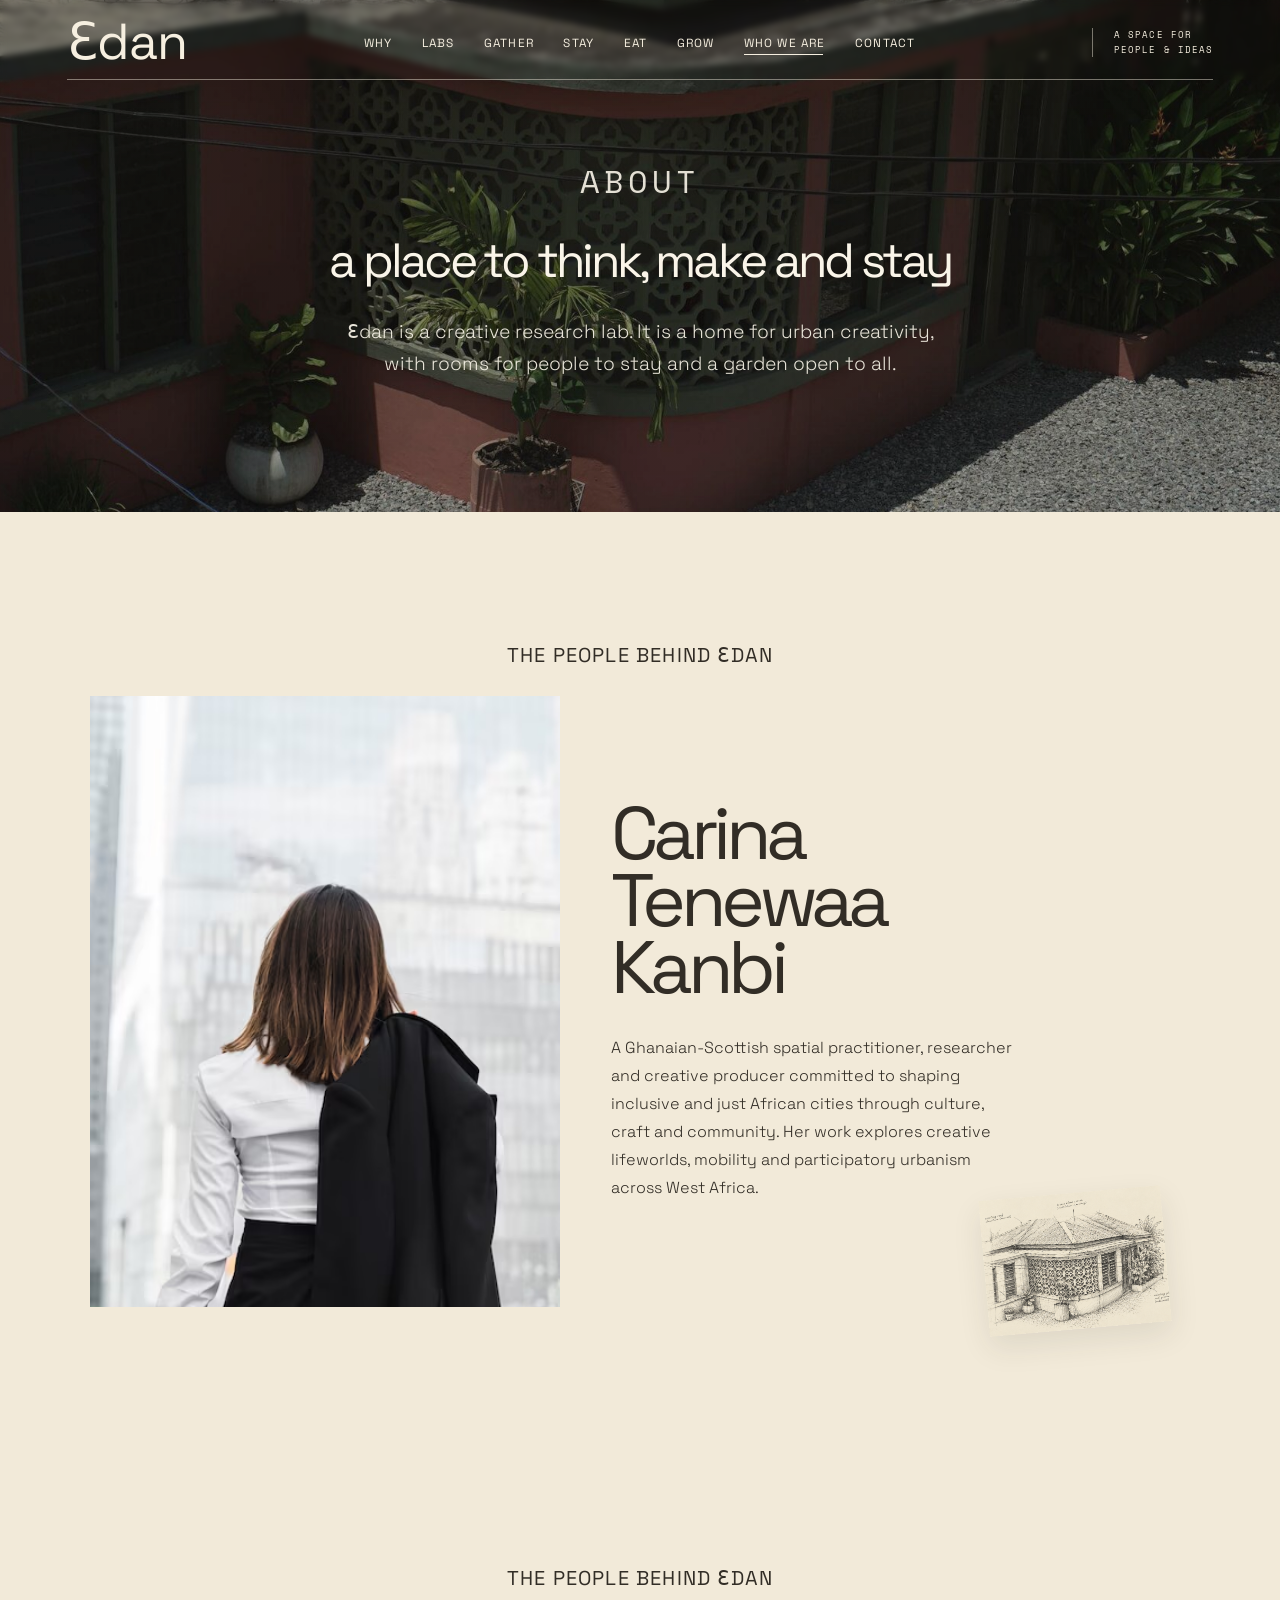
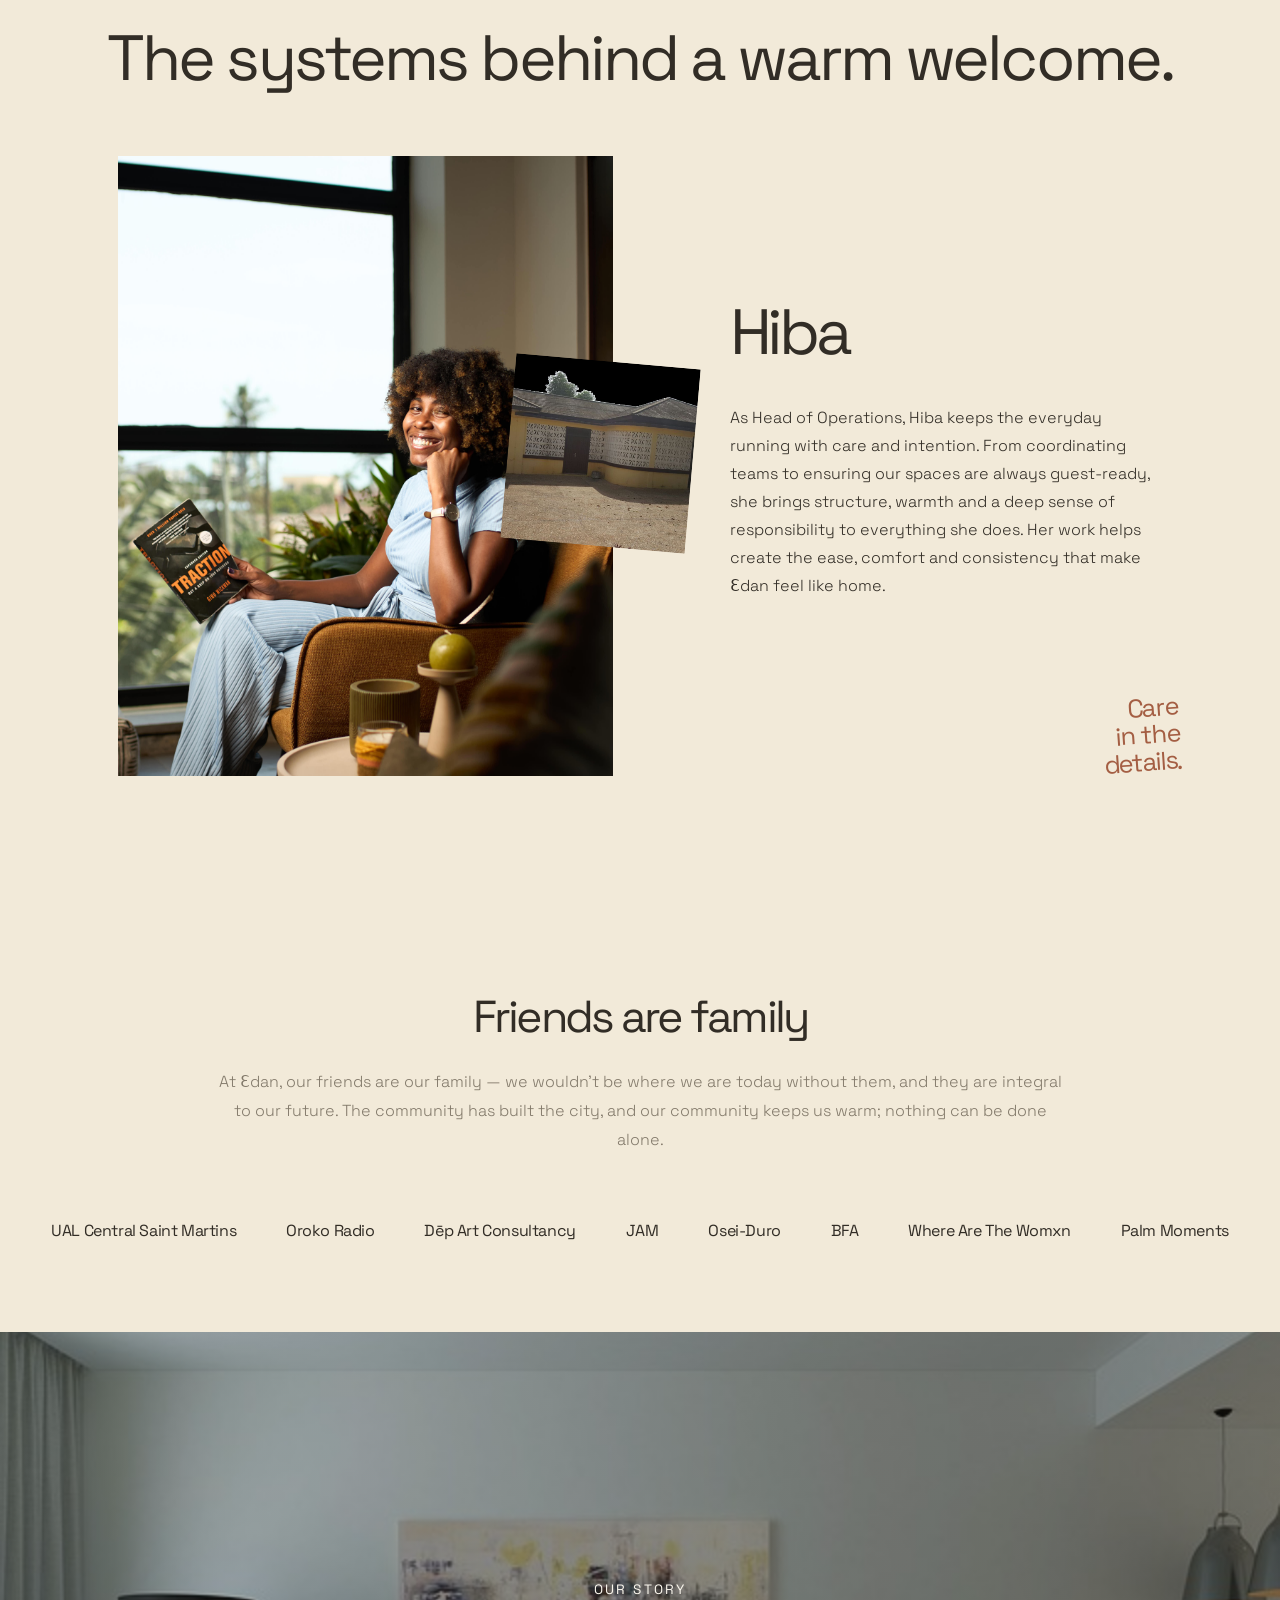
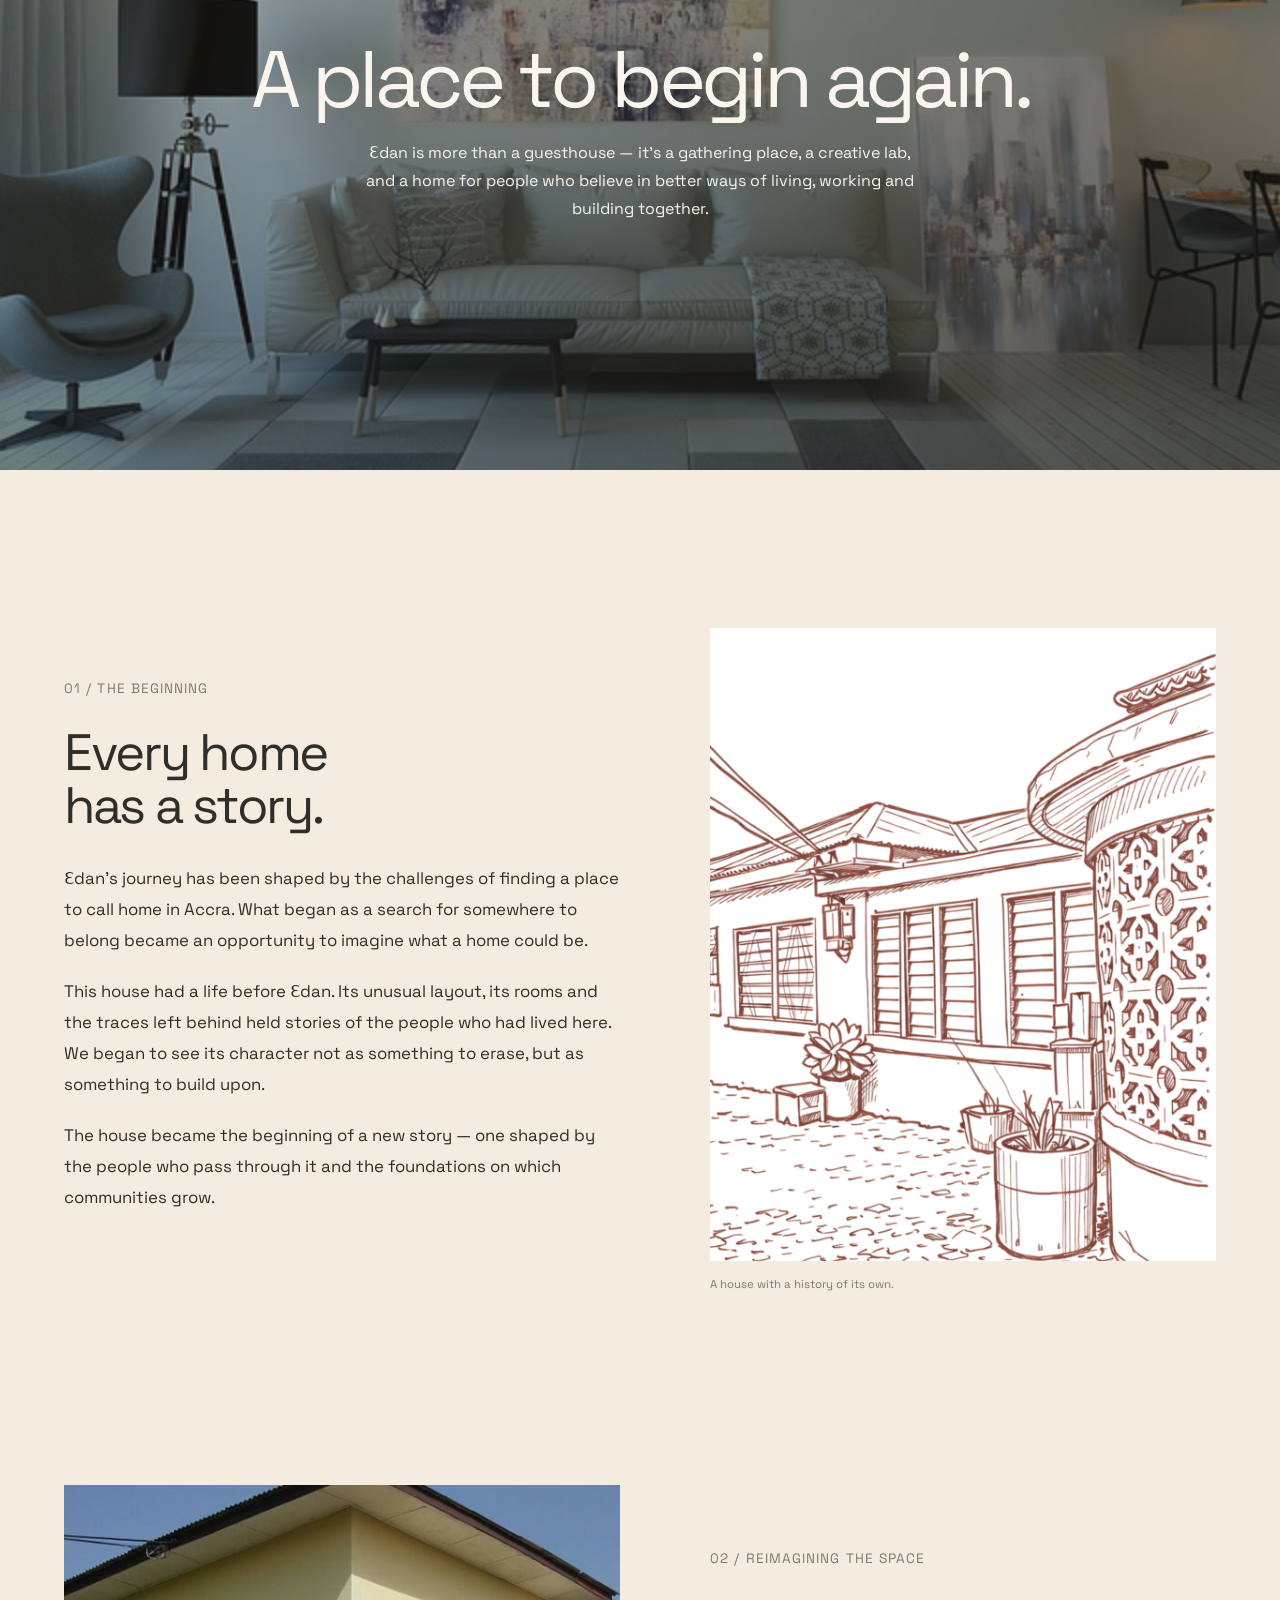
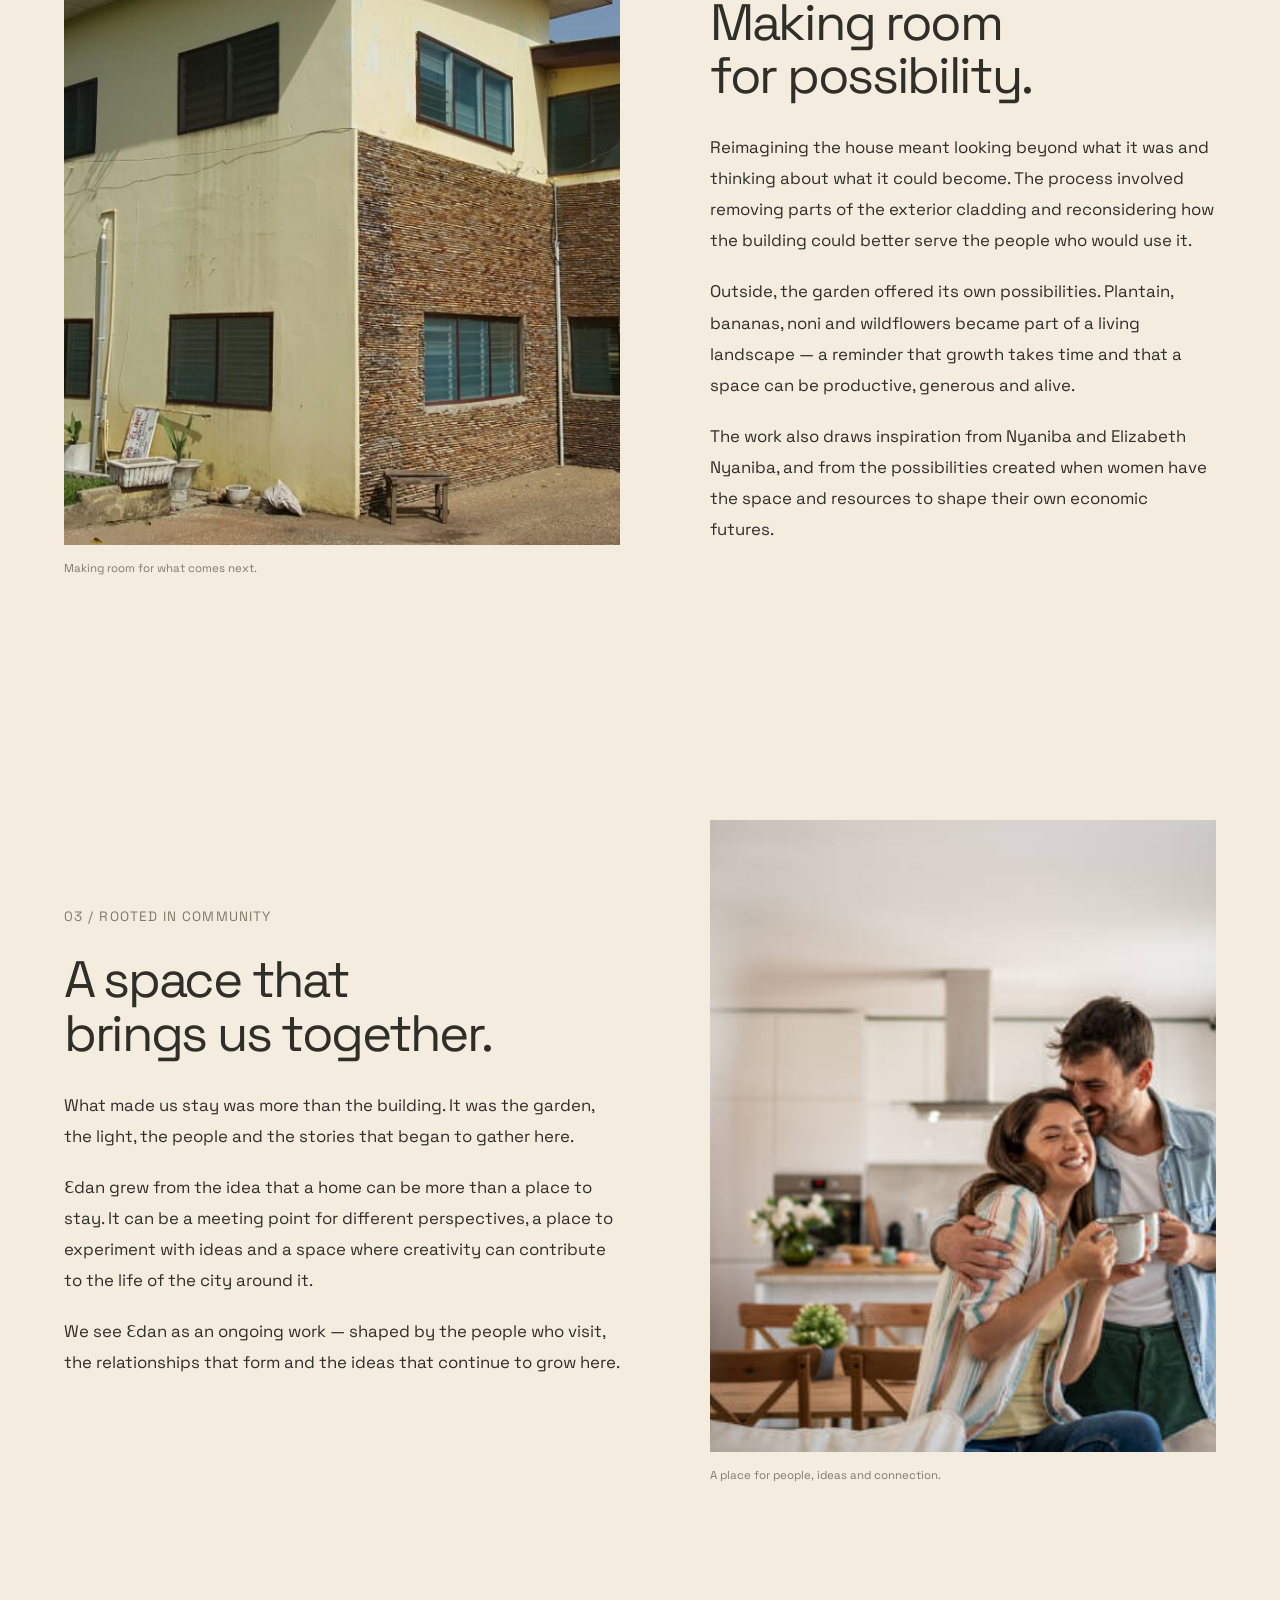
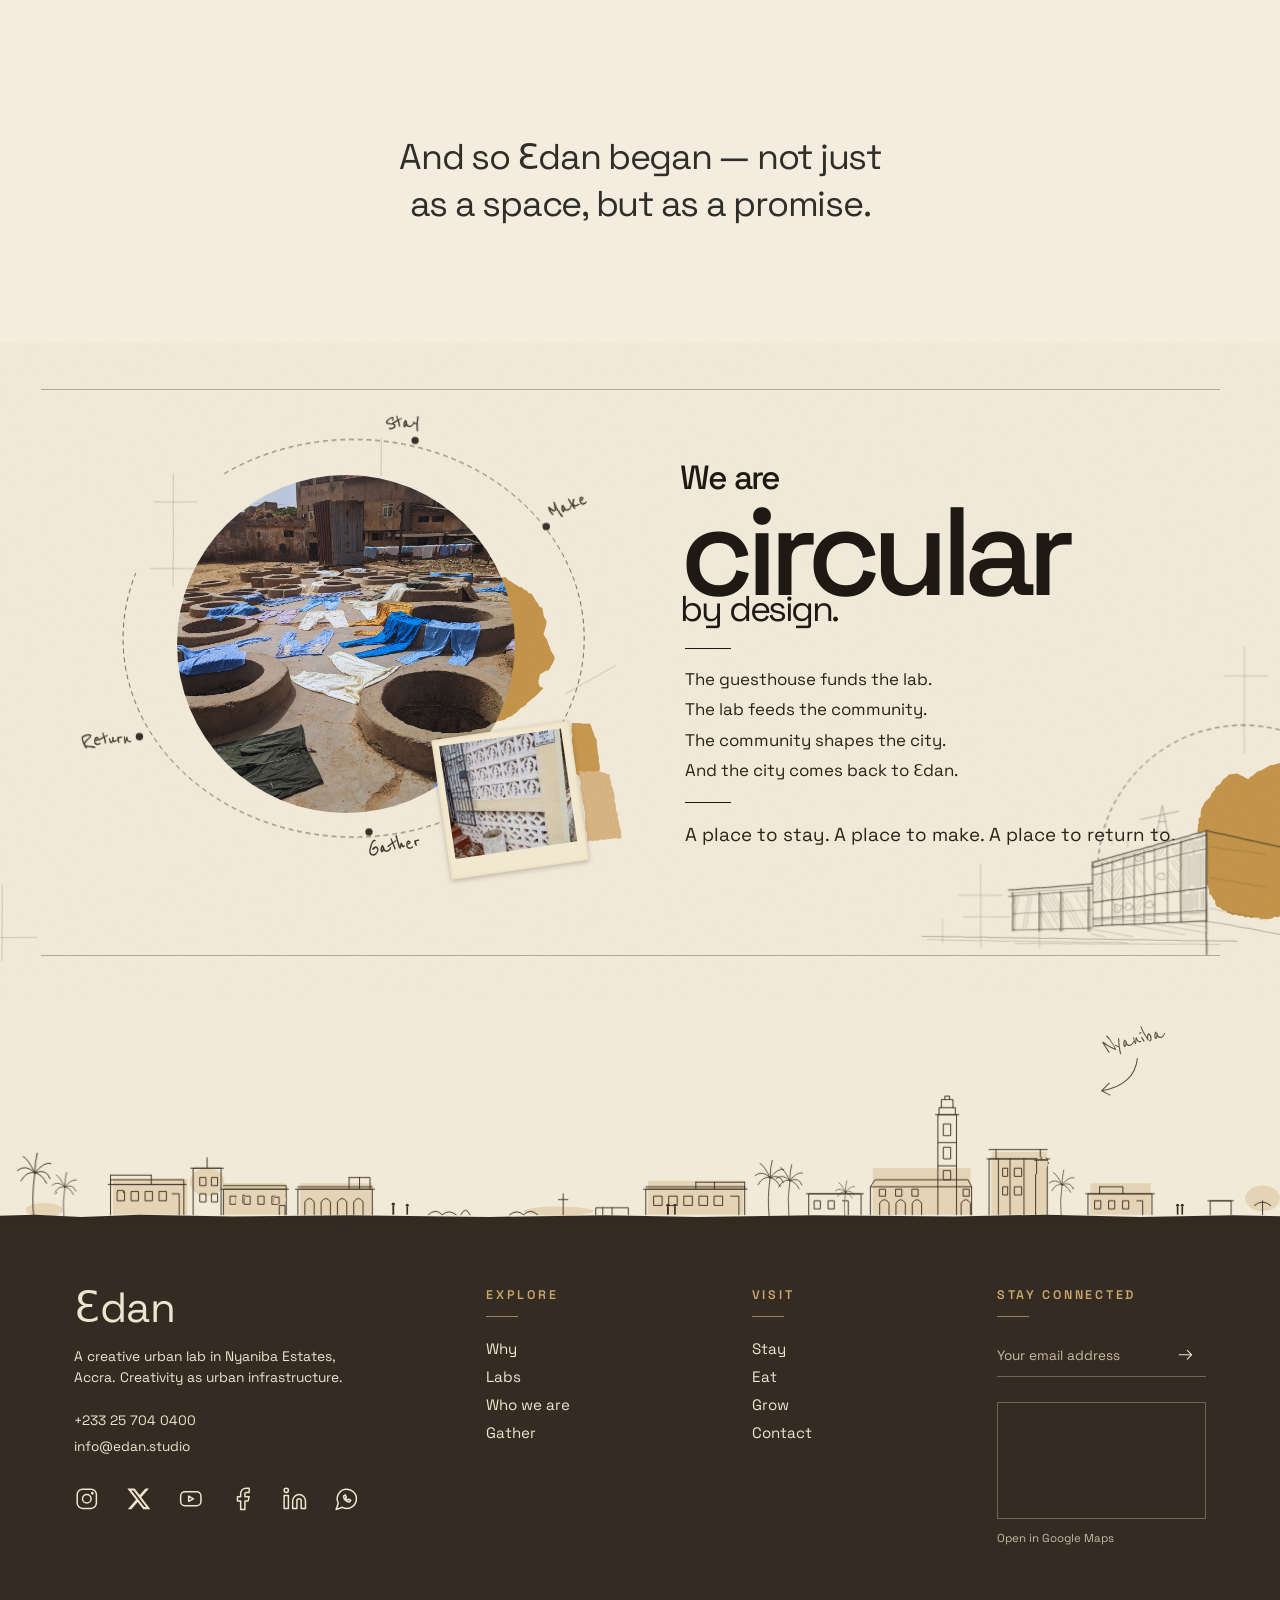
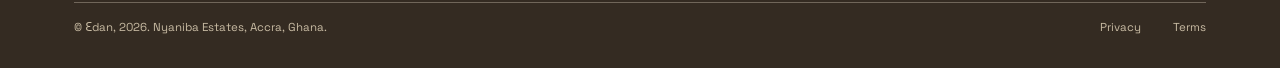
==== commit bca48c38: "About us redesign" ====
--- a/about.html
+++ b/about.html
@@ -47,500 +47,63 @@
 
 <main id="main">
 
-<!-- ============================================
-     BEHIND THE SCENES
-     One board. Every piece is positioned from the reference.
-     Decorations sit OUTSIDE the photo, on the paper.
-     ============================================ -->
-<section class="bts" aria-labelledby="bts-title">
-  <div class="bts__board">
-
-    <h1 class="bts__title" id="bts-title">
-      <span>Behind</span>
-      <span class="bts__title-line2">the scenes</span>
-    </h1>
-
-    <p class="bts__body">Ɛdan's journey has been shaped by the challenges of finding a place to call home in Accra. Now in its third home, we hope to have found somewhere to grow roots, build stability and let the work unfold. It was the garden, abundant with plantain, bananas, noni and wildflowers, that made us stay. Here in Nyaniba, we carry forward a legacy of women's creativity, care and enterprise, believing these are the foundations on which communities grow.</p>
-
-    <figure class="bts__figure">
-
-      <!-- pencil construction lines, corner guides, dimension mark, arrows (under the photo) -->
-      <svg class="bts__sketch" viewBox="-35 -11.84 160 102.63" aria-hidden="true" focusable="false">
-        <defs>
-          <filter id="bts-pencil" x="-5%" y="-5%" width="110%" height="110%">
-            <feTurbulence type="fractalNoise" baseFrequency="0.05" numOctaves="2" seed="4" result="n"/>
-            <feDisplacementMap in="SourceGraphic" in2="n" scale="0.8"/>
-          </filter>
-          <filter id="bts-pencil-fine" x="-5%" y="-5%" width="110%" height="110%">
-            <feTurbulence type="fractalNoise" baseFrequency="0.09" numOctaves="1" seed="9" result="n"/>
-            <feDisplacementMap in="SourceGraphic" in2="n" scale="0.3"/>
-          </filter>
-        </defs>
-        <g filter="url(#bts-pencil)" fill="none" stroke="currentColor" stroke-linecap="round" stroke-linejoin="round">
-          <!-- frame rails (first pass) -->
-          <g stroke-width="0.3" opacity="0.8">
-            <path d="M -1.8 -3.1 L 102.4 -2.2"/>
-            <path d="M -3.7 -5.6 L -2.4 83.2"/>
-            <path d="M -4.5 81.0 L 104.5 81.4"/>
-            <path d="M 102.1 -5.0 L 102.5 27.2"/>
-            <path d="M 102.9 48.9 L 103.3 83.0"/>
-          </g>
-          <!-- frame rails (faint second pass, like a redrawn line) -->
-          <g stroke-width="0.2" opacity="0.45">
-            <path d="M 4.5 -1.6 L 95.0 -1.5"/>
-            <path d="M -2.9 -2.0 L -2.2 78.0"/>
-          </g>
-          <!-- corner guides -->
-          <g stroke-width="0.26" opacity="0.8">
-            <path d="M -7.4 -1.0 L -3.7 -1.1"/>
-            <path d="M -4.9 -3.8 L -4.9 0.6"/>
-            <path d="M -2.8 -1.7 L -1.8 -3.1"/>
-            <path d="M 100.3 -3.3 L 102.4 -2.4 L 102.6 -0.4"/>
-            <path d="M -3.9 80.2 L -0.6 82.5 M -3.9 82.5 L -0.8 80.0"/>
-            <path d="M 101.2 80.2 L 104.4 82.3 M 101.2 82.4 L 104.0 80.0"/>
-          </g>
-          <!-- dimension mark right of the frame -->
-          <g stroke-width="0.26" opacity="0.85">
-            <path d="M 99.7 9.2 L 108.2 9.2"/>
-            <path d="M 104.0 7.6 C 105.0 7.3 105.3 9.0 104.7 10.2 C 104.3 11.0 104.6 11.5 104.9 11.5"/>
-          </g>
-          <!-- bracket + pointer between the note and the blocks -->
-          <g stroke-width="0.3" opacity="0.85">
-            <path d="M 108.4 18.2 C 106.2 19.2 106.3 21.5 107.2 23.2 C 107.9 24.6 108.9 25.2 109.9 25.6"/>
-            <path d="M 110.8 27.1 C 111.4 25.6 112.3 25.4 113.0 24.7 L 113.9 23.8"/>
-          </g>
-          <!-- curved arrow under "A place to call our own." -->
-          <g stroke-width="0.32" opacity="0.85">
-            <path d="M -23.9 72.6 C -21 75.6 -16.5 75.2 -13.4 70.6"/>
-            <path d="M -16.2 71.2 L -13.4 70.6 L -14.2 73.4"/>
-          </g>
-        </g>
-      </svg>
-
-      <!-- the photograph (replace the src) -->
-      <div class="bts__photo">
-        <img src="images/breeze-block-terracotta.jpg" alt="The Ɛdan house in Nyaniba: a curved red wall with a green breeze-block screen, potted plants and a gravel yard under a tiled roof" width="1600" height="1263" decoding="async">
-      </div>
-
-      <!-- tape tabs holding the photo down -->
-      <span class="bts__tape bts__tape--tl" aria-hidden="true"></span>
-      <span class="bts__tape bts__tape--tr" aria-hidden="true"></span>
-      <span class="bts__tape bts__tape--bl" aria-hidden="true"></span>
-
-      <!-- handwritten notes -->
-      <p class="bts__note bts__note--place">Nyaniba, Accra</p>
-      <p class="bts__note bts__note--tags">home / community / growth</p>
-      <p class="bts__note bts__note--house">the house<br>keeps its<br>story in<br>its walls.</p>
-      <p class="bts__note bts__note--own">A place<br>to call<br>our own.</p>
-
-      <!-- breeze-block screen: transparent, drawn in graphite so the paper shows through -->
-      <svg class="bts__blocks" viewBox="0 0 78 81" aria-hidden="true" focusable="false">
-        <defs>
-          <symbol id="bts-block" viewBox="0 0 26 27" overflow="visible">
-            <!-- block outline -->
-            <rect x="0.3" y="0.3" width="25.4" height="26.4" fill="none" stroke="currentColor" stroke-width="0.3" opacity="0.8"/>
-            <!-- four corner openings -->
-            <g fill="none" stroke="currentColor" stroke-width="0.42" stroke-linejoin="round">
-              <path d="M 1.6 1.6 H 11.4 V 4.7 L 4.6 12.0 H 1.6 Z"/>
-              <path d="M 24.4 1.6 H 14.6 V 4.7 L 21.4 12.0 H 24.4 Z"/>
-              <path d="M 1.6 25.4 H 11.4 V 22.3 L 4.6 15.0 H 1.6 Z"/>
-              <path d="M 24.4 25.4 H 14.6 V 22.3 L 21.4 15.0 H 24.4 Z"/>
-            </g>
-            <!-- shadow along the top and left inside edge of each opening -->
-            <g fill="none" stroke="currentColor" stroke-width="0.8" stroke-linecap="square">
-              <path d="M 1.9 12.0 V 1.9 H 11.1"/>
-              <path d="M 14.9 4.7 V 1.9 H 24.1"/>
-              <path d="M 1.9 25.1 V 15.3 H 4.4"/>
-              <path d="M 14.9 25.1 V 22.3"/>
-            </g>
-            <!-- diamond and its inner outline -->
-            <g fill="none" stroke="currentColor" stroke-linejoin="round">
-              <path d="M 13 6.2 L 19.8 13.5 L 13 20.8 L 6.2 13.5 Z" stroke-width="0.42"/>
-            </g>
-            <!-- small slits beside the diamond -->
-            <g fill="currentColor" opacity="0.75">
-              <rect x="12.2" y="1.6" width="1.6" height="3.0"/>
-              <rect x="12.2" y="22.4" width="1.6" height="3.0"/>
-              <rect x="1.6" y="12.7" width="3.0" height="1.6"/>
-              <rect x="21.4" y="12.7" width="3.0" height="1.6"/>
-            </g>
-          </symbol>
-        </defs>
-        <g filter="url(#bts-pencil-fine)">
-          <use href="#bts-block" x="0"  y="0"  width="26" height="27"/>
-          <use href="#bts-block" x="26" y="0"  width="26" height="27"/>
-          <use href="#bts-block" x="52" y="0"  width="26" height="27"/>
-          <use href="#bts-block" x="0"  y="27" width="26" height="27"/>
-          <use href="#bts-block" x="26" y="27" width="26" height="27"/>
-          <use href="#bts-block" x="52" y="27" width="26" height="27"/>
-          <use href="#bts-block" x="0"  y="54" width="26" height="27"/>
-          <use href="#bts-block" x="26" y="54" width="26" height="27"/>
-          <use href="#bts-block" x="52" y="54" width="26" height="27"/>
-        </g>
-        <!-- guide lines hugging the screen -->
-        <g class="bts__guides" fill="none" stroke="currentColor" stroke-width="0.3" opacity="0.8" stroke-linecap="round">
-          <path class="bts__guide" d="M 78.4 -7.5 L 78.6 84.5"/>
-          <path class="bts__guide" d="M 2 80.9 L 87.5 81.3"/>
-        </g>
-      </svg>
-
-      <!-- vintage key: transparent PNG or SVG (replace the src) -->
-      <img class="bts__key" src="images/key.png" alt="" aria-hidden="true" decoding="async">
-
-      <figcaption class="bts__credit">[PLACEHOLDER photo credit]</figcaption>
-    </figure>
-
-  </div>
-</section>
-
-  <!-- ============================================
-      FOUNDER: Carina Tenewaa Kanbi  (static: no animation yet)
-      One board. Every piece is positioned from the reference in cqw
-      (1cqw = 1% of the board width). Drawings are inline SVG, edit the paths.
-      Replace the portrait at /REPLACE-WITH-CARINA-PORTRAIT.jpg
-      ============================================ -->
-  <section class="cr" aria-labelledby="cr-title">
-    <svg class="cr__defs" width="0" height="0" aria-hidden="true" focusable="false">
-      <defs>
-        <filter id="cr-pencil" x="-2%" y="-2%" width="104%" height="104%"><feTurbulence type="fractalNoise" baseFrequency="0.85" numOctaves="2" seed="4" result="n"/><feDisplacementMap in="SourceGraphic" in2="n" scale="0.8"/></filter>
-        <filter id="cr-edge" x="-3%" y="-3%" width="106%" height="106%"><feTurbulence type="fractalNoise" baseFrequency="0.09" numOctaves="3" seed="8" result="n"/><feDisplacementMap in="SourceGraphic" in2="n" scale="2.4" result="d"/><feTurbulence type="fractalNoise" baseFrequency="1.1" numOctaves="2" seed="3" result="g"/><feColorMatrix in="g" type="matrix" values="0 0 0 0 .3  0 0 0 0 .2  0 0 0 0 .1  0 0 0 -.55 .4" result="ga"/><feComposite in="ga" in2="d" operator="in" result="gi"/><feBlend in="d" in2="gi" mode="multiply"/></filter>
-      <clipPath id="cr-cloth-clip"><rect x="430" y="388" width="40" height="64"/></clipPath>
-      </defs>
-    </svg>
-    <div class="cr__board">
-
-      <p class="cr__eyebrow">Founder &amp; CEO</p>
-      <span class="cr__rule" aria-hidden="true"></span>
-      <h2 class="cr__name" id="cr-title"><span>Carina</span> <span>Tenewaa Kanbi</span></h2>
-      <p class="cr__bio"><span class="cr__ln">A Ghanaian-Scottish spatial practitioner, researcher</span> <span class="cr__ln">and creative producer committed to shaping</span> <span class="cr__ln">inclusive and just African cities through culture,</span> <span class="cr__ln">craft and community. Her work explores creative</span> <span class="cr__ln">lifeworlds, mobility and participatory urbanism</span> <span class="cr__ln">across West Africa.</span></p>
-
-      <!-- neighbourhood drawing + "stronger communities" note, arrow, ochre dot, crosshairs -->
-      <div class="cr__sketchblock">
-        <svg viewBox="315 140 245 225" aria-hidden="true" focusable="false">
-          <g class="cr__marks"><path class="guide" d="M318.9 199.9 L329.0 200.0 L338.9 199.9"/><path class="guide" d="M328.9 182.0 L329.0 191.1 L329.1 199.9 L329.1 209.1 L329.0 218.0"/><path class="guide" d="M494.1 221.0 L499.1 221.0 L504.1 221.0"/><path class="guide" d="M499.1 212.1 L499.0 221.1 L499.1 230.1"/><path class="guide" d="M503.9 215.9 L507.9 215.9 L512.0 216.1"/><path class="guide" d="M507.9 210.1 L507.9 216.1 L508.1 222.1"/><path class="guide" d="M530.1 222.0 L535.1 222.1 L540.1 221.9"/><path class="guide" d="M535.0 213.1 L535.0 222.0 L535.1 231.1"/><path class="guide" d="M345.9 322.9 L356.9 323.1 L368.1 322.9"/><path class="guide" d="M357.1 319.1 L357.0 323.1 L356.9 327.1"/></g>
-          <g class="cr__dot"><path class="ochre" d="M374.9 212.8 L375.1 215.4 L373.7 217.7 L371.1 219.0 L369.3 221.0 L367.1 222.8 L365.0 224.3 L362.4 225.3 L360.2 225.2 L356.6 224.0 L354.4 223.2 L352.1 221.7 L350.3 219.1 L348.3 217.5 L347.0 214.7 L347.5 212.5 L347.4 209.8 L348.6 207.4 L349.6 204.6 L350.6 203.0 L351.6 200.8 L354.5 198.8 L356.5 197.2 L359.8 196.7 L362.4 196.5 L365.0 197.6 L368.1 198.9 L370.1 200.6 L371.3 202.3 L372.9 204.8 L374.0 207.1 L374.8 210.0 Z"/><path class="ink2" d="M343.8 211.2 L352.7 211.4 L361.8 211.4 L371.2 211.0 L380.1 211.3 L389.1 211.2 L398.1 211.5 L406.8 211.5"/><path class="ink2" d="M346.0 213.6 L355.0 213.2 L364.8 213.1 L374.1 213.1 L383.5 213.5 L392.7 213.4 L401.8 213.1"/><path class="fine" d="M366.9 211.2 L376.4 211.3 L385.9 211.0 L395.6 211.1 L404.6 210.4 L414.0 210.7 L423.8 210.5 L433.0 210.1"/></g>
-          <g class="cr__arrow"><path class="arrow" d="M445.1 173.0 L446.1 174.4 L447.2 176.0 L448.0 177.7 L449.0 179.4 L449.9 181.0 L450.8 182.8 L451.7 184.6 L452.5 186.4 L453.6 188.0 L454.4 189.9 L455.1 192.0 L455.6 193.8 L456.1 195.8 L456.7 197.9 L457.4 199.8 L457.9 201.8 L458.3 203.8 L458.7 205.9 L458.9 207.9 L459.0 209.9"/><path class="arrow" d="M454.5 204.0 L459.0 211.0 L463.5 203.5"/></g>
-          <g class="cr__sketch" filter="url(#cr-pencil)">
-        <path class="fine" d="M387.2 231.4 L392.3 232.2 L395.3 233.6 L400.7 232.8 L404.0 231.1 L406.8 230.0 L412.2 228.3 L416.7 228.4 L419.4 228.7 L425.2 231.6 L428.9 232.6 L430.9 232.6 L436.0 231.9 L441.1 231.3 L443.2 231.0 L447.1 230.2 L451.9 229.2 L455.6 229.7 L459.2 230.0 L464.9 231.8 L468.7 232.3 L473.1 233.6 L476.6 232.2 L480.2 230.7 L483.1 229.2 L488.8 228.4 L493.0 230.6 L495.8 230.8 L499.9 232.1 L505.2 232.7 L506.9 231.8 L512.5 232.7 L516.0 230.2 L520.1 229.8 L523.3 229.3 L528.1 230.1 L531.2 230.4 L535.6 233.3 L539.6 233.2 L543.5 231.8 L547.0 232.2"/>
-        <path class="ink" d="M380.7 237.4 L384.6 238.4 L389.3 238.4 L392.2 237.2 L397.7 235.0 L401.7 234.0 L404.6 233.7 L410.0 234.5 L412.2 237.3 L418.0 237.7 L422.3 237.0 L425.1 236.9 L429.6 235.3 L432.9 234.4 L439.1 235.1 L442.8 234.2 L445.8 236.3 L450.6 237.2 L453.6 237.1 L459.7 238.6 L463.9 237.5 L467.0 236.2 L472.1 234.3 L475.5 233.5 L480.2 233.2 L484.2 236.3 L486.8 236.9 L492.4 238.5 L496.4 237.4 L500.1 238.3 L505.5 235.2 L507.7 233.8 L511.7 233.9 L516.1 235.1 L521.5 234.5 L525.3 236.3 L529.4 237.1 L532.7 237.3 L537.4 237.7 L542.0 235.0 L546.5 235.5"/>
-        <path class="fine" d="M386.7 243.5 L388.8 241.8 L392.9 241.1 L397.1 239.8 L401.3 239.4 L405.4 238.6 L409.6 240.4 L414.8 241.7 L417.8 243.0 L422.9 241.9 L426.0 241.8 L430.3 241.5 L433.2 239.8 L437.7 239.1 L440.6 240.3 L446.8 240.5 L449.2 243.3 L452.6 242.0 L456.5 243.5 L462.1 241.7 L465.8 239.4 L469.8 239.2 L473.5 238.8 L477.2 239.0 L480.3 240.8 L484.8 242.7 L490.1 243.4 L493.2 242.2 L497.0 241.7 L501.6 241.4 L504.3 239.3 L509.2 239.5 L514.1 240.3 L517.5 241.5 L521.6 243.0 L525.6 243.4 L528.5 243.7 L532.8 242.0 L537.8 241.4 L542.2 238.2 L544.6 238.6"/>
-        <path class="hatch" d="M530.7 232.7 L546.5 234.6 M507.0 233.1 L546.9 237.5 M456.2 233.0 L529.5 240.7 M401.8 233.0 L476.6 240.7 M393.4 235.2 L447.5 240.9 M391.0 238.0 L415.2 240.8"/>
-        <path class="guide" d="M419.9 232.7 L429.7 232.0 L438.9 230.2 L448.1 229.3 L457.8 227.9 L467.5 227.2 L477.0 226.0 L485.7 224.5 L495.2 223.5 L505.2 222.2"/>
-        <path class="fine" d="M384.8 244.7 L386.6 254.5 L387.9 263.8 L389.4 273.1 L390.4 282.5 L391.9 292.1 M378.3 257.7 L378.4 268.0 L379.6 277.8 L380.1 287.7 L380.7 298.0"/>
-        <path class="solid" d="M390.0 246.0 L396.0 242.7 L413.0 242.7 L413.0 253.7 L407.0 257.0 L390.0 257.0 Z"/>
-        <path class="ink" d="M390.1 246.1 L398.3 245.7 L406.9 246.1 L407.2 251.5 L406.8 256.7 L398.4 257.0 L390.1 257.0 L389.8 251.7 L390.0 246.0 Z M407.1 245.8 L410.2 244.6 L413.3 242.6 L413.3 248.5 L412.9 253.8 L410.1 255.5 L407.3 257.0 L407.3 251.3 L407.0 246.0 Z"/>
-        <path class="fine" d="M390.2 246.2 L393.3 244.3 L395.8 242.7 L404.7 242.6 L412.9 242.8 L409.7 244.5 L407.3 246.0 L398.8 246.0 L390.0 246.0 Z"/>
-        <path class="hatch" d="M411.3 244.8 L413.4 249.2 M408.9 245.1 L413.0 252.2 M408.3 247.3 L411.8 253.9 M407.4 253.0 L409.4 257.2 M405.0 243.0 L410.3 244.7 M399.8 243.5 L405.7 245.5 M395.7 244.0 L399.9 245.5 M390.9 244.6 L395.8 246.1 M401.9 247.6 L403.2 257.6 M391.7 245.4 L393.0 257.9"/>
-        <path class="fine" d="M389.8 247.4 L398.5 247.1 L407.0 247.1 M392.3 249.1 L394.1 249.2 L396.0 248.9 L396.0 250.6 L396.0 252.3 L394.3 252.3 L392.4 252.4 L392.5 250.6 L392.4 249.1 Z"/>
-        <path class="hatch" d="M395.1 248.0 L396.2 251.0 M394.8 250.4 L395.1 252.0 M391.9 248.1 L394.5 254.1"/>
-        <path class="fine" d="M400.8 249.0 L402.8 249.1 L404.4 249.0 L404.4 250.7 L404.4 252.3 L402.6 252.4 L400.9 252.5 L400.9 250.8 L400.9 249.1 Z"/>
-        <path class="hatch" d="M403.7 248.5 L404.1 249.7 M401.7 248.1 L402.7 250.7 M401.0 248.8 L402.4 253.3"/>
-        <path class="solid" d="M411.0 246.0 L417.0 242.7 L437.0 242.7 L437.0 254.7 L431.0 258.0 L411.0 258.0 Z"/>
-        <path class="ink" d="M411.1 246.0 L420.9 246.3 L431.1 246.2 L431.1 252.3 L431.3 257.9 L420.9 258.3 L411.1 257.8 L410.8 252.2 L411.0 246.0 Z M431.2 246.3 L434.3 244.6 L437.1 242.7 L437.3 248.8 L436.9 254.4 L433.9 256.1 L431.0 258.2 L430.7 252.1 L431.0 246.0 Z"/>
-        <path class="fine" d="M410.9 246.0 L414.1 244.3 L416.7 242.6 L427.1 242.9 L437.1 242.6 L434.1 244.6 L431.3 245.9 L421.1 246.2 L411.0 246.0 Z"/>
-        <path class="ink" d="M409.7 245.9 L415.3 243.0 L421.2 240.1 L426.6 243.2 L432.0 246.0 M421.1 240.1 L424.2 238.8 L427.3 237.8"/>
-        <path class="hatch" d="M434.8 243.7 L437.7 249.0 M433.4 244.3 L437.9 253.2 M432.3 246.8 L436.3 254.0 M430.8 247.4 L435.9 257.2 M430.7 251.0 L432.7 255.5 M428.4 243.0 L432.9 244.4 M419.9 242.1 L432.2 246.4 M415.0 242.2 L425.2 245.9 M415.7 244.7 L420.4 246.1 M421.7 246.9 L422.9 260.0 M412.3 247.3 L413.3 258.8"/>
-        <path class="fine" d="M411.0 247.5 L421.0 247.3 L431.2 247.3 M414.1 249.3 L416.0 249.4 L417.9 249.3 L417.7 251.1 L417.9 253.1 L416.1 253.0 L414.2 253.1 L414.1 251.1 L414.2 249.4 Z"/>
-        <path class="hatch" d="M416.7 247.6 L417.9 251.9 M416.0 250.5 L416.5 251.5"/>
-        <path class="fine" d="M424.3 249.4 L425.9 249.3 L427.7 249.3 L427.7 251.2 L427.8 253.1 L426.0 253.0 L424.1 252.8 L424.2 251.0 L424.2 249.4 Z"/>
-        <path class="hatch" d="M427.3 250.6 L427.7 251.3 M425.1 248.3 L426.4 252.4"/>
-        <path class="fine" d="M413.7 258.2 L413.3 255.8 L413.1 253.6"/>
-        <path class="solid" d="M437.0 246.0 L443.0 242.7 L461.0 242.7 L461.0 254.7 L455.0 258.0 L437.0 258.0 Z"/>
-        <path class="ink" d="M437.1 245.8 L446.0 245.8 L455.2 246.3 L455.2 251.9 L455.3 257.8 L445.9 258.2 L437.0 258.3 L436.7 251.8 L437.0 246.0 Z M455.3 246.0 L458.2 244.7 L460.8 242.9 L460.7 248.7 L461.1 254.7 L458.3 256.4 L455.2 257.8 L455.2 251.9 L455.0 246.0 Z"/>
-        <path class="fine" d="M437.0 245.9 L439.8 244.2 L443.2 242.4 L452.1 242.8 L461.3 242.5 L457.7 244.4 L455.3 246.1 L446.2 245.8 L437.0 246.0 Z"/>
-        <path class="hatch" d="M458.4 243.9 L461.1 249.0 M456.9 244.4 L461.4 252.8 M456.0 246.4 L460.1 254.2 M455.7 249.4 L459.1 255.2 M455.5 253.3 L457.0 256.1 M451.7 242.4 L456.5 244.3 M447.8 242.5 L454.6 245.1 M441.4 242.5 L452.4 246.8 M438.8 244.0 L444.4 245.7 M453.5 247.6 L454.4 257.4 M443.0 244.2 L444.3 258.5"/>
-        <path class="fine" d="M437.1 247.3 L446.1 247.3 L454.8 247.2 M439.8 249.5 L441.5 249.3 L443.2 249.3 L443.3 251.2 L443.4 252.9 L441.4 253.0 L439.7 253.1 L439.7 251.3 L439.7 249.4 Z"/>
-        <path class="hatch" d="M442.5 250.0 L443.3 250.9 M442.0 251.0 L442.3 252.9 M440.2 251.1 L440.7 252.2"/>
-        <path class="fine" d="M448.6 249.3 L450.4 249.4 L452.2 249.3 L452.4 251.3 L452.3 253.0 L450.4 252.8 L448.7 253.0 L448.6 251.2 L448.7 249.4 Z"/>
-        <path class="hatch" d="M452.1 250.7 L452.9 253.3 M450.6 249.6 L452.1 254.7 M448.6 248.4 L450.4 253.1"/>
-        <path class="fine" d="M438.9 258.3 L439.3 255.7 L438.9 253.5"/>
-        <path class="solid" d="M460.0 246.0 L466.0 242.7 L480.0 242.7 L480.0 252.7 L474.0 256.0 L460.0 256.0 Z"/>
-        <path class="ink" d="M460.2 245.9 L467.1 246.0 L473.9 246.0 L474.2 251.3 L474.2 255.8 L467.0 256.0 L460.1 256.2 L459.9 251.0 L460.0 246.0 Z M473.8 246.2 L476.7 244.6 L479.7 242.7 L480.0 247.5 L480.0 252.5 L476.9 254.2 L473.9 256.1 L474.0 250.9 L474.0 246.0 Z"/>
-        <path class="fine" d="M459.9 246.0 L463.2 244.3 L465.8 242.7 L472.8 242.8 L480.3 242.9 L477.3 244.2 L473.9 246.0 L467.3 246.3 L460.0 246.0 Z"/>
-        <path class="hatch" d="M478.0 244.2 L480.6 248.6 M475.8 243.2 L480.8 252.1 M475.2 245.8 L479.3 253.1 M474.6 252.2 L475.8 254.0 M469.0 242.3 L477.9 245.6 M465.6 243.3 L474.9 246.4 M463.3 244.4 L469.6 246.6 M472.5 247.7 L473.1 254.4 M464.9 245.1 L466.4 257.3"/>
-        <path class="fine" d="M460.1 247.2 L466.8 247.1 L473.8 246.9 M461.6 248.8 L463.5 248.7 L465.2 248.7 L465.4 250.2 L465.3 251.7 L463.6 251.9 L461.8 251.7 L461.8 250.3 L461.7 248.8 Z"/>
-        <path class="hatch" d="M464.0 247.1 L464.7 249.9 M463.0 248.4 L464.9 253.6 M461.9 248.6 L463.6 252.1"/>
-        <path class="fine" d="M468.8 248.8 L470.4 248.8 L472.4 248.9 L472.2 250.3 L472.3 251.7 L470.5 251.8 L468.6 251.9 L468.6 250.4 L468.7 248.8 Z"/>
-        <path class="hatch" d="M472.3 250.2 L473.0 252.2 M470.4 249.2 L471.2 251.4 M468.4 248.2 L469.1 250.4"/>
-        <path class="solid" d="M480.0 246.0 L486.0 242.7 L506.0 242.7 L506.0 254.7 L500.0 258.0 L480.0 258.0 Z"/>
-        <path class="ink" d="M480.3 246.3 L490.2 245.8 L500.1 246.3 L499.7 251.7 L500.3 257.8 L490.3 258.0 L480.2 257.9 L480.0 252.2 L480.0 246.0 Z M500.3 246.3 L503.2 244.2 L506.2 242.4 L505.8 248.4 L505.7 254.5 L502.8 256.5 L500.1 258.3 L499.8 251.7 L500.0 246.0 Z"/>
-        <path class="fine" d="M479.7 245.7 L483.1 244.5 L486.0 242.4 L495.7 242.4 L506.0 242.9 L502.8 244.3 L499.8 246.0 L490.3 246.2 L480.0 246.0 Z"/>
-        <path class="ink" d="M478.7 246.0 L484.2 243.5 L490.3 240.2 L495.7 242.9 L501.0 246.0 M490.0 240.1 L493.3 239.0 L496.3 237.8"/>
-        <path class="hatch" d="M503.8 244.7 L507.1 250.7 M500.7 243.4 L506.2 253.8 M500.9 247.3 L506.2 256.9 M500.2 249.4 L503.1 254.4 M500.7 254.6 L502.6 257.7 M495.2 242.2 L501.5 244.4 M486.8 243.2 L494.7 245.9 M483.2 244.1 L490.4 246.5 M488.1 245.3 L489.5 256.4 M484.0 245.8 L485.7 258.6"/>
-        <path class="fine" d="M480.1 247.4 L490.0 247.5 L500.0 247.4 M483.3 249.4 L484.9 249.3 L486.8 249.3 L486.9 251.2 L486.7 253.0 L485.0 253.1 L483.2 253.0 L483.3 251.2 L483.2 249.4 Z"/>
-        <path class="hatch" d="M486.4 250.7 L487.3 252.1 M483.7 250.3 L485.2 254.1"/>
-        <path class="fine" d="M493.3 249.4 L495.1 249.5 L496.7 249.2 L496.9 251.3 L496.8 253.0 L494.9 252.9 L493.1 253.0 L493.1 251.1 L493.2 249.4 Z"/>
-        <path class="hatch" d="M495.2 250.2 L496.3 253.9 M493.5 249.6 L494.9 253.2"/>
-        <path class="fine" d="M482.5 258.2 L482.4 255.8 L482.7 253.4"/>
-        <path class="solid" d="M504.0 246.0 L510.0 242.7 L526.0 242.7 L526.0 253.7 L520.0 257.0 L504.0 257.0 Z"/>
-        <path class="ink" d="M504.1 245.8 L512.2 246.0 L520.2 246.0 L519.9 251.6 L519.9 257.0 L511.9 256.7 L504.0 257.2 L504.0 251.8 L504.0 246.0 Z M519.7 246.1 L522.9 244.2 L526.2 243.0 L526.3 248.2 L525.8 253.4 L522.9 255.5 L519.7 256.8 L520.1 251.5 L520.0 246.0 Z"/>
-        <path class="fine" d="M504.1 246.3 L507.3 244.4 L509.8 242.5 L518.2 242.7 L525.9 242.4 L522.7 244.4 L520.1 245.8 L512.1 245.8 L504.0 246.0 Z"/>
-        <path class="hatch" d="M525.0 245.7 L525.3 246.3 M522.4 244.6 L525.7 251.9 M519.9 244.3 L524.8 253.5 M519.5 246.9 L523.0 253.2 M519.9 251.8 L522.5 256.0 M517.8 242.8 L521.8 244.2 M511.9 243.2 L519.9 245.8 M506.6 243.3 L513.1 245.7 M505.0 244.7 L509.8 246.4 M514.3 247.6 L515.5 255.7 M504.1 245.3 L505.0 256.5"/>
-        <path class="fine" d="M504.2 247.3 L511.8 247.0 L519.9 247.1 M506.1 249.1 L507.9 248.9 L509.9 249.1 L509.8 250.6 L509.7 252.3 L508.0 252.5 L506.3 252.3 L506.1 250.7 L506.2 249.1 Z M514.1 249.1 L515.9 249.1 L517.8 249.2 L517.9 250.7 L517.8 252.4 L515.9 252.4 L514.3 252.3 L514.3 250.7 L514.2 249.1 Z"/>
-        <path class="hatch" d="M517.2 249.3 L517.6 251.1 M514.7 247.3 L516.7 252.1 M514.2 250.1 L515.7 253.1"/>
-        <path class="solid" d="M524.0 246.0 L530.0 242.7 L548.0 242.7 L548.0 254.7 L542.0 258.0 L524.0 258.0 Z"/>
-        <path class="ink" d="M524.1 245.9 L532.9 246.0 L541.7 246.2 L541.7 252.1 L541.7 258.0 L532.9 257.8 L524.2 257.7 L524.2 251.7 L524.0 246.0 Z M542.3 245.9 L545.3 244.3 L547.8 242.4 L548.1 248.5 L547.8 254.5 L544.8 256.1 L542.2 258.0 L542.3 252.0 L542.0 246.0 Z"/>
-        <path class="fine" d="M523.9 245.8 L527.1 244.7 L530.2 242.4 L539.2 242.4 L548.3 242.7 L545.1 244.3 L542.0 246.2 L533.3 245.8 L524.0 246.0 Z"/>
-        <path class="hatch" d="M545.8 244.0 L547.6 247.6 M545.0 246.5 L547.6 251.6 M542.9 247.3 L546.5 253.8 M542.0 249.1 L545.0 255.2 M542.1 253.5 L544.6 257.7 M539.5 242.7 L544.9 244.7 M533.4 242.5 L540.8 245.3 M529.1 243.7 L536.6 246.5 M526.5 244.3 L532.3 246.5 M537.2 245.1 L538.6 256.7 M530.2 244.9 L532.0 259.7"/>
-        <path class="fine" d="M524.1 247.6 L532.8 247.3 L542.2 247.1 M526.7 249.3 L528.5 249.3 L530.3 249.5 L530.3 251.1 L530.4 253.1 L528.6 252.9 L526.7 252.9 L526.8 251.3 L526.7 249.4 Z"/>
-        <path class="hatch" d="M529.3 248.2 L530.0 250.6 M527.3 247.9 L529.7 254.1 M527.0 250.1 L528.6 254.5"/>
-        <path class="fine" d="M535.6 249.4 L537.6 249.5 L539.3 249.4 L539.3 251.2 L539.2 252.9 L537.5 252.8 L535.7 252.9 L535.7 251.3 L535.7 249.4 Z"/>
-        <path class="hatch" d="M539.0 250.8 L539.4 251.1 M537.8 250.2 L538.7 252.7 M536.3 249.8 L537.9 254.3"/>
-        <path class="fine" d="M526.5 258.0 L525.8 255.9 L526.3 253.3"/>
-        <path class="solid" d="M380.0 262.0 L387.0 258.1 L409.0 258.1 L409.0 271.1 L402.0 275.0 L380.0 275.0 Z"/>
-        <path class="ink" d="M380.1 261.7 L391.2 262.1 L402.3 261.9 L401.7 268.2 L401.8 274.7 L391.1 275.3 L380.0 275.0 L380.1 268.7 L380.0 262.0 Z M401.9 261.7 L405.6 260.4 L409.0 258.5 L408.8 264.7 L408.8 271.3 L405.4 272.9 L401.8 275.3 L402.1 268.3 L402.0 262.0 Z"/>
-        <path class="fine" d="M380.2 262.3 L383.8 260.3 L387.0 258.2 L397.7 257.8 L408.8 258.5 L405.2 260.3 L402.2 262.1 L391.0 262.0 L380.0 262.0 Z"/>
-        <path class="hatch" d="M406.4 259.6 L408.5 263.2 M403.3 262.0 L409.0 272.6 M402.0 266.8 L405.5 273.3 M401.4 269.7 L404.5 275.5 M399.4 258.3 L405.5 260.1 M393.9 257.9 L404.2 261.6 M386.6 257.4 L399.0 262.0 M385.1 259.0 L391.6 261.6 M383.7 260.9 L386.5 261.7 M393.9 260.0 L395.4 273.2 M383.6 260.9 L384.9 273.3"/>
-        <path class="fine" d="M380.0 263.6 L390.8 263.2 L401.9 263.2 M382.0 265.8 L383.8 265.6 L385.4 265.7 L385.3 267.6 L385.5 269.4 L383.7 269.5 L381.8 269.4 L381.8 267.5 L381.9 265.6 Z"/>
-        <path class="hatch" d="M385.1 266.5 L385.3 267.4 M382.1 266.8 L383.4 269.3"/>
-        <path class="fine" d="M389.1 265.5 L391.0 265.8 L392.7 265.6 L392.8 267.6 L392.9 269.7 L391.0 269.6 L389.1 269.5 L389.3 267.5 L389.2 265.6 Z"/>
-        <path class="hatch" d="M392.0 265.5 L392.5 267.2 M388.7 265.1 L391.1 271.3"/>
-        <path class="fine" d="M396.6 265.7 L398.3 265.6 L400.1 265.7 L400.2 267.7 L400.2 269.7 L398.2 269.6 L396.6 269.6 L396.7 267.7 L396.5 265.6 Z"/>
-        <path class="hatch" d="M399.7 266.1 L400.6 269.2 M398.5 267.1 L400.0 270.2 M396.4 264.3 L398.5 270.1"/>
-        <path class="fine" d="M382.5 274.9 L382.6 272.2 L382.5 269.8"/>
-        <path class="solid" d="M408.0 270.0 L415.0 266.1 L435.0 266.1 L435.0 280.1 L428.0 284.0 L408.0 284.0 Z"/>
-        <path class="ink" d="M407.7 270.3 L417.8 269.9 L428.3 270.1 L428.1 277.1 L428.3 284.3 L418.3 283.7 L407.8 283.9 L408.3 276.8 L408.0 270.0 Z M427.9 270.1 L431.3 267.9 L435.1 266.2 L434.8 272.9 L435.1 280.0 L431.2 281.7 L427.8 284.2 L428.3 276.7 L428.0 270.0 Z"/>
-        <path class="fine" d="M408.2 269.8 L411.5 268.0 L415.1 266.2 L425.3 266.4 L434.9 266.5 L431.5 267.7 L428.2 270.0 L417.8 269.9 L408.0 270.0 Z"/>
-        <path class="ink" d="M407.0 269.7 L412.2 266.8 L418.0 263.1 L423.5 266.5 L429.0 270.0 M418.2 263.5 L421.4 262.0 L424.7 260.4"/>
-        <path class="hatch" d="M432.9 267.9 L435.9 273.5 M430.0 266.7 L434.1 274.3 M429.4 268.7 L435.1 279.8 M428.5 271.9 L434.3 282.6 M426.7 266.2 L431.0 267.7 M420.0 265.9 L428.1 269.0 M413.5 265.8 L424.3 270.1 M411.3 267.2 L418.8 269.9 M410.8 269.5 L412.0 269.8 M408.0 282.5 L408.2 283.6"/>
-        <path class="fine" d="M408.0 271.8 L417.9 271.7 L428.1 271.3 M409.4 273.8 L411.3 274.0 L413.2 274.0 L413.3 276.0 L413.1 278.0 L411.2 278.2 L409.6 278.0 L409.7 276.2 L409.5 273.9 Z"/>
-        <path class="hatch" d="M413.0 275.5 L412.7 274.7 M408.9 272.1 L410.7 276.9"/>
-        <path class="fine" d="M416.1 273.8 L417.9 273.9 L419.9 273.9 L419.9 275.9 L419.8 278.2 L418.1 278.1 L416.2 278.1 L416.1 276.1 L416.2 273.9 Z"/>
-        <path class="hatch" d="M418.7 272.2 L419.5 275.3 M417.6 273.9 L418.8 277.4 M416.5 274.4 L418.5 279.2"/>
-        <path class="fine" d="M423.0 273.8 L424.7 274.1 L426.4 273.9 L426.4 275.9 L426.5 278.1 L424.7 278.1 L422.8 278.0 L422.8 276.0 L422.9 273.9 Z"/>
-        <path class="hatch" d="M425.6 272.7 L426.8 276.8 M423.8 272.5 L426.8 279.7 M423.8 275.4 L424.1 276.7"/>
-        <path class="fine" d="M410.5 283.7 L410.3 281.2 L410.2 278.5"/>
-        <path class="solid" d="M428.0 275.0 L435.0 271.1 L457.0 271.1 L457.0 285.1 L450.0 289.0 L428.0 289.0 Z"/>
-        <path class="ink" d="M427.8 275.3 L439.0 275.0 L449.9 274.7 L449.8 282.2 L450.0 289.1 L438.7 289.1 L428.0 289.1 L428.2 281.9 L428.0 275.0 Z M450.1 275.3 L453.2 273.1 L457.1 271.3 L457.2 278.2 L456.8 284.8 L453.6 286.8 L450.3 289.3 L450.0 282.2 L450.0 275.0 Z"/>
-        <path class="fine" d="M428.1 274.8 L431.2 273.2 L434.8 271.0 L445.9 271.3 L456.9 271.2 L453.8 273.0 L450.2 274.8 L438.8 275.2 L428.0 275.0 Z"/>
-        <path class="hatch" d="M455.3 274.1 L456.3 275.8 M453.4 273.5 L457.7 281.3 M449.7 274.7 L455.2 284.5 M449.1 277.2 L454.3 287.2 M451.0 285.3 L452.3 288.2 M449.2 271.3 L455.0 273.4 M442.9 271.3 L451.4 274.4 M437.2 271.1 L449.1 275.7 M432.4 271.3 L443.3 275.4 M428.9 272.7 L434.6 274.9 M445.2 276.7 L446.3 287.7 M438.7 276.8 L440.2 290.2 M428.0 283.8 L428.6 288.6"/>
-        <path class="fine" d="M427.8 276.8 L438.9 276.5 L450.1 276.4 M429.8 278.8 L431.7 278.9 L433.5 279.1 L433.5 281.0 L433.4 283.0 L431.7 283.1 L429.9 283.2 L429.9 280.9 L429.9 278.9 Z"/>
-        <path class="hatch" d="M432.4 277.5 L433.6 281.0 M431.5 279.6 L433.1 283.5 M430.5 280.4 L431.4 282.7"/>
-        <path class="fine" d="M437.3 278.8 L438.9 278.9 L440.7 278.9 L440.9 281.0 L440.7 283.3 L439.1 283.0 L437.3 283.0 L437.1 280.9 L437.2 278.9 Z"/>
-        <path class="hatch" d="M440.1 278.5 L440.7 280.9 M438.5 279.1 L439.9 281.6"/>
-        <path class="fine" d="M444.6 278.9 L446.2 279.0 L448.2 278.9 L448.3 281.0 L448.0 283.1 L446.2 283.1 L444.6 283.2 L444.5 281.0 L444.5 278.9 Z"/>
-        <path class="hatch" d="M447.6 279.6 L447.5 278.8 M445.9 278.7 L447.8 284.6 M445.1 280.2 L445.6 281.6"/>
-        <path class="fine" d="M430.6 288.9 L430.7 286.6 L430.7 284.0"/>
-        <path class="solid" d="M452.0 268.0 L459.0 264.1 L473.0 264.1 L473.0 276.1 L466.0 280.0 L452.0 280.0 Z"/>
-        <path class="ink" d="M451.9 268.2 L459.2 268.3 L465.8 268.0 L466.1 273.7 L465.8 279.9 L459.1 279.7 L452.0 280.0 L451.9 274.2 L452.0 268.0 Z M465.7 267.7 L469.8 265.7 L473.0 263.9 L473.3 269.9 L473.2 276.3 L469.5 277.8 L466.0 279.9 L466.3 274.2 L466.0 268.0 Z"/>
-        <path class="fine" d="M452.3 268.3 L455.5 266.4 L458.8 263.9 L465.7 264.4 L472.7 264.3 L469.8 266.4 L466.1 268.0 L458.7 268.1 L452.0 268.0 Z"/>
-        <path class="hatch" d="M470.1 264.2 L472.2 268.7 M469.7 268.2 L473.7 276.2 M467.3 266.9 L472.9 278.0 M465.6 268.0 L469.4 275.7 M466.5 273.6 L469.2 279.0 M465.6 275.5 L467.2 279.1 M463.8 264.1 L470.8 266.8 M455.5 265.5 L463.8 268.7 M453.3 266.8 L458.9 268.3 M464.2 266.9 L465.6 279.0 M452.4 275.5 L452.5 278.2"/>
-        <path class="fine" d="M451.9 269.3 L459.2 269.4 L466.1 269.4 M452.5 271.2 L454.4 271.4 L456.2 271.2 L456.2 273.3 L456.2 274.8 L454.3 275.1 L452.6 275.0 L452.4 273.1 L452.5 271.4 Z"/>
-        <path class="hatch" d="M455.9 271.9 L456.3 274.4 M454.4 272.1 L455.2 274.5 M452.0 270.6 L454.6 276.4"/>
-        <path class="fine" d="M457.1 271.2 L459.1 271.2 L460.7 271.5 L460.8 273.0 L460.7 274.9 L458.9 275.0 L457.1 275.0 L457.2 273.1 L457.2 271.4 Z"/>
-        <path class="hatch" d="M460.5 272.2 L461.2 274.8 M459.4 273.0 L459.6 273.6 M456.5 269.4 L458.7 275.0"/>
-        <path class="fine" d="M461.9 271.3 L463.7 271.3 L465.4 271.4 L465.4 273.2 L465.4 275.0 L463.6 274.9 L461.9 275.1 L461.9 273.3 L461.9 271.4 Z"/>
-        <path class="hatch" d="M464.8 272.1 L465.1 272.8 M462.1 272.1 L463.2 275.1"/>
-        <path class="fine" d="M453.5 279.7 L453.6 277.9 L453.9 275.6"/>
-        <path class="solid" d="M478.0 276.0 L485.0 272.1 L509.0 272.1 L509.0 285.1 L502.0 289.0 L478.0 289.0 Z"/>
-        <path class="ink" d="M477.9 275.7 L490.2 276.3 L501.7 276.2 L502.1 282.4 L502.3 288.7 L490.2 288.7 L478.0 289.2 L477.9 282.3 L478.0 276.0 Z M502.1 276.0 L505.8 274.0 L509.1 272.2 L508.7 278.5 L509.3 284.9 L505.4 286.9 L501.8 289.2 L502.0 282.5 L502.0 276.0 Z"/>
-        <path class="fine" d="M477.8 275.9 L481.8 273.9 L484.7 272.3 L496.8 272.1 L508.8 272.5 L505.4 274.4 L502.1 275.7 L489.8 275.7 L478.0 276.0 Z"/>
-        <path class="hatch" d="M507.1 274.9 L508.4 276.9 M505.6 275.8 L508.7 281.2 M503.0 274.2 L508.8 285.6 M502.2 277.1 L507.4 286.7 M501.3 279.1 L505.2 287.3 M501.6 284.4 L504.2 289.4 M502.2 272.5 L505.8 274.0 M494.4 272.2 L502.0 275.1 M489.6 272.3 L498.8 275.8 M481.6 273.3 L487.7 275.4 M478.5 274.1 L483.4 276.1 M492.6 274.4 L494.2 287.0 M489.0 274.6 L490.5 287.3"/>
-        <path class="fine" d="M477.9 277.4 L490.0 277.4 L502.0 277.4 M480.3 279.5 L481.9 279.7 L483.8 279.7 L483.7 281.7 L483.8 283.6 L482.1 283.6 L480.2 283.6 L480.3 281.5 L480.2 279.6 Z"/>
-        <path class="hatch" d="M483.2 280.6 L483.4 280.6 M480.6 281.4 L480.9 281.9"/>
-        <path class="fine" d="M488.2 279.6 L489.9 279.6 L491.9 279.6 L491.8 281.5 L491.7 283.4 L489.9 283.5 L488.3 283.6 L488.3 281.4 L488.2 279.6 Z"/>
-        <path class="hatch" d="M491.4 280.7 L492.0 282.2 M490.4 281.0 L491.1 283.1 M488.8 280.5 L490.2 284.3"/>
-        <path class="fine" d="M496.2 279.6 L498.1 279.7 L499.7 279.7 L499.9 281.6 L499.9 283.5 L497.9 283.6 L496.1 283.4 L496.1 281.5 L496.2 279.6 Z"/>
-        <path class="hatch" d="M496.8 280.3 L498.3 283.8"/>
-        <path class="fine" d="M481.1 288.8 L480.7 286.4 L480.9 283.8"/>
-        <path class="solid" d="M505.0 264.0 L512.0 260.1 L530.0 260.1 L530.0 272.1 L523.0 276.0 L505.0 276.0 Z"/>
-        <path class="ink" d="M504.9 263.7 L514.2 263.7 L523.2 263.8 L522.9 270.1 L523.0 275.7 L513.7 276.3 L504.7 276.1 L505.2 270.0 L505.0 264.0 Z M522.8 263.8 L526.5 261.8 L529.7 259.9 L529.7 266.0 L529.7 272.4 L526.7 274.2 L522.8 275.9 L523.1 270.3 L523.0 264.0 Z"/>
-        <path class="fine" d="M505.3 264.2 L508.4 262.2 L512.2 260.5 L521.2 260.1 L529.9 260.4 L526.2 262.4 L523.2 264.1 L513.8 264.0 L505.0 264.0 Z"/>
-        <path class="hatch" d="M527.4 261.1 L530.5 266.8 M526.5 263.3 L530.4 270.0 M524.3 262.3 L529.0 270.8 M523.6 265.5 L528.0 273.8 M522.3 266.2 L526.9 274.7 M523.1 272.1 L525.1 275.9 M523.3 260.6 L525.0 261.1 M515.4 260.1 L522.3 262.6 M508.5 261.7 L515.6 264.6 M505.4 262.5 L508.0 263.4 M517.9 263.6 L519.1 274.5 M510.8 263.3 L512.5 277.3"/>
-        <path class="fine" d="M505.0 265.3 L514.1 265.5 L523.1 265.3 M506.3 267.3 L507.9 267.3 L509.9 267.4 L509.9 269.1 L509.8 270.9 L508.0 271.0 L506.3 271.0 L506.1 269.2 L506.2 267.4 Z"/>
-        <path class="hatch" d="M507.4 266.3 L509.7 272.2 M506.1 266.7 L507.7 270.2"/>
-        <path class="fine" d="M512.1 267.4 L514.1 267.3 L515.9 267.2 L515.8 269.2 L515.9 270.9 L514.0 271.0 L512.3 271.0 L512.2 269.2 L512.2 267.4 Z"/>
-        <path class="hatch" d="M514.8 266.3 L515.6 268.9 M514.6 268.9 L516.0 272.6 M513.2 269.3 L513.8 270.4"/>
-        <path class="fine" d="M518.1 267.3 L520.1 267.4 L521.7 267.5 L521.9 269.2 L521.7 270.9 L520.1 271.1 L518.2 270.9 L518.2 269.3 L518.2 267.4 Z"/>
-        <path class="hatch" d="M520.2 265.8 L521.8 269.7 M519.4 267.1 L520.4 269.1 M518.5 268.4 L519.8 272.4"/>
-        <path class="fine" d="M506.8 276.0 L506.8 274.0 L507.2 271.6"/>
-        <path class="solid" d="M416.2 282.0 L413.6 283.4 L412.3 284.5 L413.4 286.4 L414.0 288.9 L412.1 289.9 L409.0 289.1 L407.0 288.8 L405.8 290.4 L404.0 292.5 L401.8 292.3 L400.4 290.0 L399.6 288.3 L397.5 288.3 L394.4 288.6 L392.8 287.3 L393.9 285.0 L395.3 283.3 L394.2 282.0 L391.9 280.3 L391.7 278.3 L394.3 277.4 L397.1 277.3 L397.9 276.1 L398.0 273.5 L399.5 271.8 L402.0 272.7 L404.0 274.5 L405.6 274.6 L408.0 273.1 L410.6 272.6 L411.7 274.5 L411.2 277.0 L411.8 278.3 L414.5 278.9 L416.9 280.1 Z"/>
-        <path class="ink" d="M416.1 281.9 L413.6 283.5 L412.4 284.4 L413.3 286.6 L414.2 288.9 L411.9 289.8 L409.0 289.1 L407.0 288.7 L405.6 290.4 L404.2 292.3 L401.9 292.2 L400.5 289.8 L399.6 288.2 L397.6 288.1 L394.4 288.7 L392.6 287.1 L394.1 285.0 L395.2 283.4 L394.1 282.2 L392.0 280.0 L391.4 278.3 L394.1 277.4 L397.3 277.2 L398.0 275.8 L398.0 273.7 L399.6 271.6 L401.9 272.6 L403.8 274.5 L405.8 274.7 L408.2 272.8 L410.7 272.7 L411.6 274.3 L411.0 276.9 L411.8 278.2 L414.3 279.0 L417.0 280.0 Z"/>
-        <path class="hatch" d="M415.0 279.4 L416.7 282.5 M407.4 272.0 L415.4 284.1 M406.2 275.3 L413.4 286.4 M400.7 271.0 L411.3 288.6 M398.7 273.5 L408.4 288.9 M397.7 277.2 L405.2 288.7 M394.0 276.6 L403.9 292.0 M391.8 277.3 L397.7 287.5 M391.7 278.7 L394.4 277.4 M396.4 276.1 L401.6 273.0 M393.3 282.6 L411.7 272.1 M393.4 286.6 L410.6 276.9 M401.4 292.1 L406.7 289.1 M407.3 288.6 L414.2 284.6"/>
-        <path class="ink" d="M402.7 285.4 L402.7 285.0 L403.5 284.2 L404.3 284.2 L405.1 284.4 L405.6 284.8 L405.8 285.5 M400.4 285.3 L400.7 284.4 L401.6 284.0 L402.6 283.6 L403.9 283.8 L404.8 284.4 L405.1 285.4 M397.2 283.0 L397.5 282.2 L398.4 281.7 L399.7 281.5 L400.8 281.6 L401.6 282.3 L401.9 282.9 M408.1 283.6 L408.5 283.0 L409.0 282.3 L410.0 282.2 L410.7 282.4 L411.3 282.9 L411.6 283.6 M406.3 283.9 L406.4 282.7 L407.0 282.0 L407.9 281.6 L408.6 282.0 L409.3 282.8 L409.6 283.8 M407.9 284.8 L408.0 284.1 L409.0 283.8 L410.0 283.6 L411.0 283.8 L411.7 284.2 L411.9 284.9 M405.6 283.5 L405.7 282.9 L406.2 282.5 L407.2 282.3 L407.7 282.3 L408.3 283.1 L408.6 283.7 M400.7 283.5 L401.1 282.7 L401.6 282.1 L402.8 281.9 L403.7 282.0 L404.4 282.6 L404.6 283.5 M400.1 285.8 L400.5 285.2 L401.4 284.7 L402.7 284.7 L403.6 284.9 L404.6 285.4 L404.8 285.9 M404.2 290.0 L404.2 293.6 L403.5 297.6"/>
-        <path class="solid" d="M448.7 268.0 L450.8 269.6 L451.2 271.4 L448.9 272.2 L446.3 272.4 L445.4 273.3 L445.3 275.6 L444.1 277.2 L441.9 276.6 L440.0 274.9 L438.6 274.7 L436.5 276.0 L434.0 276.5 L432.9 274.9 L433.3 272.6 L433.0 271.3 L430.6 270.8 L428.3 269.7 L428.7 268.0 L431.2 266.7 L432.5 265.7 L431.6 264.0 L431.0 261.8 L432.6 260.8 L435.3 261.4 L437.3 261.8 L438.4 260.5 L440.0 258.5 L442.0 258.5 L443.3 260.6 L444.0 262.3 L445.8 262.3 L448.7 262.0 L450.3 263.1 L449.4 265.2 L448.0 266.8 Z"/>
-        <path class="ink" d="M448.7 267.9 L450.8 269.4 L451.2 271.3 L449.0 272.2 L446.4 272.4 L445.6 273.1 L445.6 275.4 L444.3 277.3 L442.0 276.6 L439.8 274.9 L438.7 274.6 L436.3 275.9 L434.0 276.3 L432.8 274.9 L433.1 272.5 L432.7 271.2 L430.7 270.6 L428.3 269.6 L428.8 267.9 L431.2 266.9 L432.4 265.6 L431.4 264.2 L431.1 261.7 L432.4 260.5 L435.5 261.5 L437.2 261.9 L438.4 260.7 L439.9 258.4 L441.9 258.7 L443.1 260.6 L444.1 262.2 L445.8 262.4 L448.4 261.9 L450.1 263.1 L449.4 265.1 L448.2 266.7 Z"/>
-        <path class="hatch" d="M449.2 263.8 L449.8 264.9 M443.9 261.0 L449.8 270.2 M440.1 259.2 L449.2 273.8 M437.7 260.0 L446.0 273.7 M434.8 260.0 L446.0 277.4 M432.7 260.5 L441.9 275.7 M429.2 269.5 L430.1 270.5 M432.4 263.2 L434.1 262.2 M427.8 270.9 L443.8 261.6 M432.5 277.2 L450.3 266.9 M440.9 276.5 L444.7 274.3 M448.3 272.4 L452.3 270.0"/>
-        <path class="ink" d="M438.1 274.1 L438.4 273.3 L439.3 272.7 L440.3 272.4 L441.2 272.8 L442.0 273.2 L442.3 274.1 M441.0 271.9 L441.2 270.9 L441.9 270.1 L443.2 270.0 L444.4 270.1 L445.0 270.9 L445.4 271.8 M440.2 273.1 L440.4 272.0 L441.1 271.1 L442.4 270.9 L443.3 271.4 L444.0 272.0 L444.6 273.2 M440.1 268.8 L440.4 268.0 L441.4 267.4 L442.8 267.2 L443.9 267.3 L444.8 267.9 L445.3 268.9 M434.2 270.3 L434.4 269.9 L435.3 269.2 L436.4 269.2 L437.7 269.4 L438.7 269.6 L439.0 270.3 M441.9 271.8 L441.8 271.1 L442.6 270.3 L443.1 270.2 L443.9 270.4 L444.3 270.9 L444.5 271.9 M436.5 268.8 L436.8 267.9 L437.3 267.3 L438.3 267.1 L439.3 267.5 L440.1 268.0 L440.3 268.9 M432.5 270.9 L432.5 270.2 L433.1 269.9 L433.8 269.7 L434.7 269.7 L435.2 270.2 L435.4 270.7 M439.4 269.6 L439.5 268.8 L440.1 268.4 L440.9 268.2 L441.5 268.2 L441.9 268.8 L442.1 269.7 M439.7 274.8 L439.9 278.4 L439.7 282.3"/>
-        <path class="solid" d="M477.0 268.0 L475.1 269.0 L474.0 269.8 L474.7 271.2 L475.2 273.0 L473.9 273.8 L471.7 273.3 L470.2 272.9 L469.3 274.1 L468.0 275.6 L466.4 275.6 L465.4 273.9 L464.8 272.6 L463.3 272.5 L461.1 272.8 L459.8 271.9 L460.5 270.2 L461.6 268.9 L461.0 268.0 L459.3 266.7 L459.0 265.3 L460.9 264.6 L462.9 264.5 L463.6 263.7 L463.7 261.9 L464.7 260.6 L466.5 261.1 L468.0 262.5 L469.2 262.6 L470.8 261.6 L472.8 261.2 L473.6 262.5 L473.3 264.3 L473.6 265.3 L475.6 265.7 L477.4 266.6 Z"/>
-        <path class="ink" d="M477.2 268.1 L475.2 269.2 L474.0 269.8 L474.6 271.0 L475.3 272.8 L473.8 273.7 L471.9 273.5 L470.1 272.9 L469.2 274.2 L468.1 275.4 L466.6 275.5 L465.2 273.8 L465.0 272.6 L463.2 272.6 L461.2 272.8 L459.9 271.7 L460.8 270.4 L461.4 268.8 L461.2 267.9 L459.5 266.7 L458.8 265.5 L460.8 264.8 L463.1 264.6 L463.8 263.6 L463.6 262.0 L464.5 260.5 L466.3 261.0 L467.9 262.7 L469.0 262.7 L470.7 261.6 L472.7 261.2 L473.4 262.5 L473.4 264.5 L473.6 265.4 L475.7 265.6 L477.5 266.8 Z"/>
-        <path class="hatch" d="M472.7 261.5 L474.5 264.2 M476.0 266.6 L477.4 268.8 M469.8 262.3 L474.3 269.5 M462.5 260.5 L470.7 273.0 M460.8 263.1 L467.6 274.4 M458.4 264.2 L459.6 266.3 M461.8 269.6 L464.3 273.7 M460.6 265.4 L462.9 264.3 M465.0 273.0 L475.4 267.3"/>
-        <path class="ink" d="M463.5 272.3 L463.6 271.6 L464.5 271.2 L465.7 271.0 L467.0 271.0 L467.9 271.6 L468.0 272.3 M464.7 269.0 L465.2 268.0 L465.8 267.5 L467.3 267.0 L468.2 267.2 L469.2 268.2 L469.3 269.1 M467.5 270.4 L467.9 269.2 L468.4 268.6 L469.2 268.4 L469.8 268.5 L470.5 269.2 L470.6 270.4 M469.1 269.7 L469.3 269.1 L469.8 268.6 L470.7 268.4 L471.7 268.5 L472.5 269.1 L472.5 269.9 M463.6 272.0 L463.9 271.1 L464.8 270.5 L466.1 270.1 L467.4 270.6 L468.1 271.1 L468.6 271.9 M465.3 273.1 L465.4 271.8 L466.5 271.1 L467.4 270.7 L468.9 271.0 L469.7 271.9 L470.0 273.1 M469.3 269.7 L469.7 268.8 L470.1 268.3 L471.0 267.9 L471.9 268.1 L472.5 268.9 L472.6 269.8 M467.7 273.4 L467.5 276.6 L467.2 279.1"/>
-        <path class="solid" d="M533.7 272.0 L535.9 273.6 L536.2 275.4 L533.9 276.2 L531.3 276.3 L530.5 277.3 L530.4 279.6 L529.1 281.2 L526.8 280.6 L525.0 278.9 L523.6 278.7 L521.4 280.0 L519.0 280.5 L518.0 278.9 L518.3 276.6 L518.0 275.3 L515.6 274.8 L513.3 273.7 L513.7 272.0 L516.2 270.7 L517.4 269.7 L516.6 268.0 L516.0 265.8 L517.6 264.8 L520.4 265.4 L522.3 265.8 L523.4 264.4 L525.0 262.5 L527.0 262.5 L528.3 264.6 L529.0 266.3 L530.8 266.3 L533.7 266.0 L535.3 267.1 L534.4 269.2 L533.0 270.8 Z"/>
-        <path class="ink" d="M533.9 271.9 L535.9 273.5 L536.3 275.5 L533.8 276.3 L531.1 276.1 L530.4 277.5 L530.3 279.5 L529.3 281.4 L526.7 280.7 L525.2 279.2 L523.8 278.7 L521.3 280.0 L518.8 280.6 L518.2 278.9 L518.3 276.8 L517.9 275.6 L515.4 274.8 L513.3 273.5 L513.6 271.9 L516.2 270.5 L517.3 269.7 L516.6 268.1 L515.8 265.9 L517.8 264.9 L520.3 265.3 L522.2 265.6 L523.3 264.6 L525.0 262.4 L527.0 262.4 L528.2 264.7 L528.9 266.5 L530.6 266.1 L533.6 265.9 L535.4 267.0 L534.6 269.1 L533.1 270.7 Z"/>
-        <path class="hatch" d="M532.4 265.1 L534.6 268.8 M530.3 265.9 L533.8 271.7 M534.4 272.2 L535.9 274.8 M525.0 261.9 L533.3 275.3 M522.9 263.4 L531.3 277.3 M521.6 265.7 L529.2 278.4 M517.1 264.7 L527.2 280.7 M515.1 271.1 L518.4 276.7 M518.6 277.2 L521.4 281.6 M517.0 267.7 L522.0 264.7 M517.7 276.7 L534.4 267.0 M520.0 279.6 L533.7 271.7 M527.8 280.7 L529.3 280.0"/>
-        <path class="ink" d="M524.5 275.3 L525.0 274.2 L525.4 273.3 L526.1 273.1 L527.2 273.3 L527.7 274.1 L527.7 275.2 M526.2 273.3 L526.5 272.6 L527.1 272.0 L528.3 271.9 L529.4 272.1 L530.1 272.6 L530.3 273.3 M526.6 276.0 L526.9 275.4 L527.7 274.9 L528.4 274.7 L529.4 274.7 L530.1 275.5 L530.1 276.1 M525.5 274.5 L525.6 273.6 L526.3 272.8 L527.1 272.6 L527.6 273.0 L528.1 273.4 L528.4 274.4 M525.1 275.1 L525.6 274.3 L526.4 273.9 L527.5 273.8 L528.6 274.0 L529.3 274.3 L529.7 275.3 M521.9 273.1 L522.1 272.1 L522.6 271.7 L523.5 271.5 L524.3 271.5 L525.2 272.2 L525.2 273.1 M523.1 273.7 L523.1 273.0 L523.7 272.3 L524.6 272.0 L525.5 272.1 L526.2 272.8 L526.2 273.8 M520.9 276.4 L521.1 275.7 L521.9 275.2 L522.9 275.2 L523.7 275.3 L524.2 275.7 L524.6 276.5 M518.6 274.5 L519.0 273.5 L519.7 272.8 L520.6 272.4 L521.7 272.7 L522.5 273.6 L522.6 274.6 M525.3 278.8 L524.8 282.8 L525.5 285.7"/>
-        <path class="solid" d="M391.8 300.0 L393.4 301.2 L394.0 302.7 L392.4 303.5 L390.2 303.6 L389.3 304.2 L389.2 305.9 L388.3 307.4 L386.5 307.1 L385.0 305.7 L383.9 305.3 L382.3 306.2 L380.2 306.8 L379.2 305.7 L379.5 303.8 L379.4 302.6 L377.7 302.2 L375.7 301.3 L375.8 300.0 L377.7 298.9 L379.0 298.2 L378.5 296.9 L377.9 295.1 L379.0 294.1 L381.2 294.5 L382.8 295.1 L383.7 294.2 L385.0 292.6 L386.6 292.3 L387.7 293.9 L388.2 295.4 L389.5 295.6 L391.8 295.3 L393.3 296.1 L392.8 297.7 L391.5 299.1 Z"/>
-        <path class="ink" d="M391.7 300.0 L393.5 301.1 L394.0 302.5 L392.2 303.6 L390.4 303.7 L389.3 304.1 L389.0 306.1 L388.1 307.4 L386.6 307.0 L384.9 305.8 L383.6 305.4 L382.0 306.0 L380.0 306.6 L379.3 305.5 L379.7 303.7 L379.2 302.7 L377.7 302.2 L375.6 301.2 L375.9 300.1 L377.5 299.1 L379.1 298.0 L378.7 296.9 L378.1 295.2 L379.2 293.9 L381.3 294.6 L382.7 295.3 L383.9 294.2 L384.8 292.7 L386.6 292.3 L387.8 294.0 L388.4 295.2 L389.7 295.6 L391.5 295.5 L393.1 296.1 L392.8 297.5 L391.4 298.8 Z"/>
-        <path class="hatch" d="M390.6 293.9 L392.1 296.6 M385.5 291.8 L392.9 303.6 M384.7 294.8 L390.7 304.4 M382.1 295.5 L387.9 305.2 M377.5 298.5 L382.5 306.4 M376.7 297.9 L380.2 295.6 M386.0 292.5 L387.5 291.5 M376.6 303.2 L389.0 296.2"/>
-        <path class="ink" d="M379.3 303.4 L379.6 302.6 L380.3 302.2 L381.1 302.0 L382.0 302.4 L382.6 302.6 L382.8 303.4 M380.6 301.3 L380.9 300.2 L381.6 299.5 L382.8 299.1 L384.0 299.6 L384.9 300.2 L385.2 301.4 M384.0 302.3 L384.1 301.6 L384.8 300.9 L385.9 300.6 L386.8 300.9 L387.8 301.4 L387.9 302.4 M385.6 300.5 L385.8 299.9 L386.5 299.5 L387.4 299.3 L388.1 299.6 L388.7 299.9 L389.2 300.7 M384.8 303.4 L385.3 302.3 L385.9 301.6 L387.0 301.2 L388.1 301.6 L388.6 302.1 L389.0 303.2 M384.2 304.6 L384.6 304.0 L385.7 303.4 L386.9 303.0 L388.1 303.4 L389.1 303.9 L389.6 304.5 M383.0 302.4 L383.3 301.3 L383.8 300.9 L384.4 300.5 L385.1 300.8 L385.7 301.3 L385.8 302.2 M384.7 305.5 L385.1 308.1 L385.7 311.3"/>
-        <path class="solid" d="M396.0 292.0 L404.0 287.6 L432.0 287.6 L432.0 302.6 L424.0 307.0 L396.0 307.0 Z"/>
-        <path class="ink" d="M396.1 291.8 L405.0 292.0 L414.7 292.2 L424.2 292.2 L423.7 299.7 L424.2 307.3 L414.3 307.2 L405.7 307.0 L396.3 307.3 L396.3 299.2 L396.0 292.0 Z M423.8 292.1 L428.0 289.5 L431.7 287.3 L431.8 295.0 L431.9 302.6 L428.3 304.7 L424.3 306.8 L424.3 299.5 L424.0 292.0 Z"/>
-        <path class="fine" d="M395.8 292.2 L400.2 289.9 L403.8 287.5 L413.6 287.7 L422.9 287.6 L431.9 287.8 L428.2 289.6 L424.3 292.3 L414.5 291.9 L405.1 292.3 L396.0 292.0 Z"/>
-        <path class="ink" d="M394.8 292.3 L402.5 288.0 L409.7 284.4 L417.8 288.5 L425.0 292.0 M409.9 284.4 L414.0 282.6 L417.8 281.1"/>
-        <path class="hatch" d="M429.7 289.7 L432.5 294.9 M428.0 289.3 L431.9 297.2 M425.8 289.6 L431.6 300.3 M425.7 292.8 L430.0 301.5 M424.8 295.2 L430.0 304.9 M424.8 299.0 L427.4 304.1 M423.7 300.3 L426.8 306.0 M423.4 287.6 L430.1 290.2 M417.0 287.5 L426.9 291.3 M410.7 287.6 L422.7 291.9 M405.1 287.8 L417.9 292.2 M402.7 288.7 L412.0 292.1 M399.1 289.8 L406.5 292.1 M399.2 291.8 L400.9 292.4 M411.0 291.4 L412.4 306.8 M408.0 291.8 L409.5 306.9"/>
-        <path class="fine" d="M395.8 293.7 L405.5 293.7 L414.5 293.6 L423.9 293.5 M398.8 296.2 L400.7 296.3 L402.4 296.1 L402.6 298.6 L402.4 300.6 L400.7 300.6 L398.8 300.6 L399.0 298.4 L398.9 296.2 Z"/>
-        <path class="hatch" d="M400.0 295.5 L401.5 299.5"/>
-        <path class="fine" d="M408.1 296.1 L410.1 296.1 L411.8 296.2 L411.7 298.4 L411.8 300.6 L409.9 300.8 L408.2 300.7 L408.1 298.6 L408.2 296.2 Z"/>
-        <path class="hatch" d="M411.3 297.1 L412.6 299.5 M410.0 296.6 L411.4 300.6 M408.1 294.9 L409.8 300.0 M408.1 298.1 L409.0 300.9"/>
-        <path class="fine" d="M417.5 296.1 L419.4 296.2 L421.0 296.3 L421.1 298.6 L421.0 300.7 L419.2 300.7 L417.7 300.6 L417.6 298.5 L417.5 296.2 Z"/>
-        <path class="hatch" d="M420.6 296.5 L421.3 298.6 M418.3 294.5 L420.6 301.5 M417.3 295.7 L418.8 300.1"/>
-        <path class="fine" d="M399.1 307.0 L399.5 303.9 L399.6 301.6"/>
-        <path class="solid" d="M470.0 291.0 L479.0 286.1 L523.0 286.1 L523.0 300.1 L514.0 305.0 L470.0 305.0 Z"/>
-        <path class="ink" d="M469.8 290.8 L480.7 291.1 L492.3 290.8 L502.8 291.2 L514.1 291.0 L514.0 298.1 L514.1 305.3 L502.9 304.8 L491.7 305.1 L481.0 304.8 L470.2 305.1 L469.9 297.7 L470.0 291.0 Z M514.3 291.0 L518.4 288.2 L523.0 286.2 L522.7 292.7 L522.8 300.0 L518.2 302.6 L513.8 304.7 L514.0 297.9 L514.0 291.0 Z"/>
-        <path class="fine" d="M470.2 291.1 L474.3 288.5 L478.7 286.3 L490.1 286.3 L501.0 286.3 L511.8 286.2 L523.3 285.7 L518.2 288.9 L514.3 290.8 L503.3 290.7 L491.9 290.8 L480.8 290.9 L470.0 291.0 Z"/>
-        <path class="hatch" d="M520.0 286.0 L522.7 291.6 M518.8 287.7 L522.4 294.2 M518.0 290.3 L524.0 301.3 M516.1 290.9 L521.2 301.1 M514.9 292.2 L519.3 300.7 M514.6 295.7 L517.4 300.7 M514.4 299.0 L516.8 303.2 M513.4 301.6 L516.0 305.7 M515.7 286.8 L520.3 288.5 M508.3 286.3 L518.5 289.9 M496.0 285.6 L510.0 290.7 M491.8 286.6 L503.1 290.8 M478.7 285.8 L493.7 291.7 M478.2 287.8 L487.7 291.8 M473.0 288.2 L481.6 291.4 M469.6 289.3 L475.2 291.2 M512.2 292.3 L513.9 305.7 M494.9 291.5 L496.6 304.0 M491.5 292.6 L492.8 305.8 M476.7 292.1 L478.1 304.3 M473.0 291.9 L474.4 304.5"/>
-        <path class="fine" d="M469.9 292.7 L481.0 292.4 L491.9 292.4 L503.1 292.3 L514.0 292.5 M472.7 294.8 L474.4 294.9 L476.1 294.8 L476.1 296.9 L476.3 299.0 L474.3 299.0 L472.5 299.2 L472.7 297.1 L472.6 294.9 Z"/>
-        <path class="hatch" d="M473.7 294.3 L476.4 300.8 M473.4 296.6 L475.4 300.6"/>
-        <path class="fine" d="M481.4 294.8 L483.1 295.0 L485.0 294.9 L485.0 297.1 L484.9 299.2 L483.1 299.1 L481.3 299.0 L481.5 297.1 L481.4 294.9 Z"/>
-        <path class="hatch" d="M484.8 296.2 L484.3 295.4"/>
-        <path class="fine" d="M490.1 294.9 L491.9 295.0 L493.8 294.9 L493.7 296.9 L493.8 299.2 L491.9 299.1 L490.3 299.0 L490.3 297.1 L490.2 294.9 Z"/>
-        <path class="hatch" d="M491.9 294.7 L492.8 298.2 M491.0 296.1 L492.0 299.0 M490.3 297.6 L490.3 297.2"/>
-        <path class="fine" d="M499.1 294.9 L500.8 294.9 L502.6 294.9 L502.6 297.1 L502.7 299.1 L500.7 299.2 L498.9 299.1 L499.0 296.9 L499.0 294.9 Z"/>
-        <path class="hatch" d="M502.5 296.2 L502.6 296.8 M500.4 294.2 L502.0 298.5 M499.2 295.2 L500.8 299.3"/>
-        <path class="fine" d="M507.7 294.9 L509.7 294.8 L511.4 294.8 L511.3 297.1 L511.4 299.2 L509.6 299.1 L507.7 299.2 L507.9 297.0 L507.8 294.9 Z"/>
-        <path class="hatch" d="M507.9 294.5 L509.6 299.0"/>
-        <path class="fine" d="M475.2 304.7 L475.5 302.2 L475.5 299.9"/>
-        <path class="solid" d="M512.0 285.0 L519.0 281.1 L539.0 281.1 L539.0 294.1 L532.0 298.0 L512.0 298.0 Z"/>
-        <path class="ink" d="M511.9 285.2 L521.9 284.7 L531.8 285.3 L532.0 291.7 L532.0 298.0 L522.1 297.8 L512.1 297.9 L512.1 291.3 L512.0 285.0 Z M531.7 285.0 L535.6 282.8 L539.2 281.1 L539.2 287.4 L539.0 294.2 L535.7 296.4 L532.1 298.0 L532.1 291.4 L532.0 285.0 Z"/>
-        <path class="fine" d="M511.7 284.8 L515.7 283.1 L518.7 281.1 L528.9 281.2 L539.0 281.1 L535.2 282.9 L532.2 284.9 L522.0 284.9 L512.0 285.0 Z"/>
-        <path class="hatch" d="M536.3 282.5 L540.1 288.8 M535.1 284.0 L539.5 291.8 M534.0 285.1 L538.3 293.6 M532.4 285.3 L537.2 294.8 M531.1 287.0 L535.5 294.9 M530.2 281.1 L537.3 283.3 M525.9 281.8 L532.5 284.3 M517.9 281.0 L528.6 284.9 M514.6 282.5 L523.4 285.8 M519.0 285.3 L520.7 299.3"/>
-        <path class="fine" d="M511.9 286.4 L522.2 286.2 L532.0 286.2 M515.1 288.7 L517.0 288.5 L518.8 288.6 L518.9 290.6 L518.9 292.6 L516.9 292.6 L515.2 292.6 L515.1 290.6 L515.2 288.6 Z"/>
-        <path class="hatch" d="M518.6 290.1 L518.4 289.5 M514.8 287.4 L515.9 291.1"/>
-        <path class="fine" d="M525.2 288.5 L527.1 288.8 L528.9 288.8 L528.9 290.5 L528.9 292.5 L527.1 292.4 L525.3 292.5 L525.2 290.6 L525.2 288.6 Z"/>
-        <path class="hatch" d="M528.8 290.2 L529.1 291.3 M527.5 289.8 L528.2 291.9 M526.2 290.3 L526.9 293.1"/>
-        <path class="fine" d="M514.6 298.3 L514.3 295.6 L514.2 293.1"/>
-        <path class="solid" d="M546.8 310.0 L545.1 312.2 L541.4 313.4 L539.9 314.7 L540.8 317.4 L540.7 320.5 L537.9 321.2 L534.3 319.6 L532.0 319.1 L530.0 321.2 L527.1 323.3 L524.5 322.4 L523.5 319.2 L522.8 317.0 L519.9 316.9 L516.0 316.6 L514.6 314.6 L516.8 311.9 L518.8 310.0 L517.5 308.2 L515.1 305.5 L515.6 303.2 L519.3 302.7 L522.7 302.9 L523.9 301.3 L524.7 298.1 L527.1 296.5 L530.0 298.2 L532.0 300.7 L534.1 300.8 L537.5 299.3 L540.8 299.4 L541.4 302.2 L540.2 305.2 L540.9 306.7 L544.4 307.9 Z"/>
-        <path class="ink" d="M546.8 310.0 L545.0 312.3 L541.2 313.3 L539.6 314.5 L540.6 317.2 L540.5 320.3 L538.1 321.4 L534.2 319.7 L531.9 319.3 L530.1 321.2 L527.2 323.4 L524.3 322.5 L523.7 319.3 L522.8 317.2 L519.8 316.7 L516.0 316.5 L514.6 314.6 L517.0 311.9 L518.8 309.8 L517.5 308.4 L515.0 305.7 L515.5 303.1 L519.3 302.4 L522.9 302.8 L524.1 301.1 L524.8 298.1 L527.0 296.6 L530.1 298.4 L532.2 300.9 L533.9 300.8 L537.4 299.2 L540.8 299.3 L541.4 302.4 L540.3 305.3 L540.9 306.6 L544.3 308.0 Z"/>
-        <path class="hatch" d="M539.5 299.9 L542.1 304.1 M545.4 309.2 L545.5 309.5 M535.1 298.6 L544.4 313.1 M525.8 299.5 L540.0 322.0 M523.9 302.5 L534.8 319.2 M521.4 303.7 L531.6 319.5 M518.8 303.4 L530.9 322.3 M516.1 310.0 L519.7 316.3 M514.6 306.1 L521.8 302.2 M522.3 321.2 L544.2 308.6 M527.3 323.0 L530.2 320.9 M538.5 320.5 L540.2 319.6"/>
-        <path class="ink" d="M521.3 311.2 L521.4 310.2 L522.3 309.7 L523.4 309.4 L524.4 309.6 L525.3 310.3 L525.5 311.2 M529.5 314.8 L530.1 314.2 L530.7 313.7 L531.9 313.5 L533.1 313.7 L534.1 314.1 L534.3 314.9 M520.8 312.6 L520.8 311.7 L521.4 311.0 L522.2 310.9 L522.9 311.1 L523.3 311.6 L523.5 312.5 M528.1 315.8 L528.2 315.1 L529.2 314.5 L530.5 314.1 L531.5 314.4 L532.4 315.0 L532.9 315.8 M531.6 314.5 L531.7 313.5 L532.4 312.7 L533.3 312.5 L534.3 312.8 L534.8 313.6 L535.1 314.4 M534.0 312.9 L534.2 312.1 L534.7 311.5 L535.3 311.2 L536.1 311.4 L536.7 312.1 L537.0 312.9 M531.6 316.2 L531.9 315.4 L532.4 314.6 L533.3 314.5 L534.2 314.8 L535.0 315.4 L535.1 316.2 M535.1 313.8 L535.4 313.0 L536.3 312.2 L537.5 311.9 L538.7 312.2 L539.6 312.9 L539.7 313.8 M536.7 313.7 L536.9 312.8 L537.6 312.2 L538.5 311.9 L539.5 312.1 L540.2 312.8 L540.7 313.5 M527.0 315.1 L527.2 314.7 L527.7 314.0 L528.7 313.8 L529.5 314.3 L530.1 314.5 L530.2 315.2 M524.9 318.5 L525.2 317.5 L526.1 316.5 L527.1 316.3 L528.4 316.6 L529.2 317.4 L529.5 318.4 M524.5 311.3 L524.8 310.4 L525.5 309.5 L526.3 309.3 L527.2 309.4 L527.9 310.3 L528.1 311.4 M530.1 319.9 L529.9 324.4 L530.4 329.8"/>
-        <path class="solid" d="M508.9 322.0 L509.6 323.4 L511.6 325.5 L511.3 327.4 L508.5 327.9 L505.8 327.6 L504.7 328.7 L504.1 331.2 L502.3 332.6 L500.0 331.4 L498.4 329.4 L496.8 329.1 L494.2 330.3 L491.5 330.3 L490.9 328.3 L491.9 325.9 L491.5 324.5 L488.9 323.6 L486.9 322.0 L488.0 320.3 L490.9 319.3 L492.3 318.4 L491.7 316.3 L491.6 313.8 L493.7 313.1 L496.6 314.3 L498.5 314.9 L500.0 313.4 L502.2 311.6 L504.4 312.2 L505.2 314.6 L505.7 316.5 L507.8 316.7 L510.9 316.8 L512.2 318.4 L510.6 320.5 Z"/>
-        <path class="ink" d="M509.0 321.8 L509.8 323.2 L511.5 325.5 L511.5 327.3 L508.3 328.0 L505.6 327.6 L504.7 328.7 L504.2 331.4 L502.5 332.4 L499.8 331.2 L498.2 329.4 L496.7 329.2 L494.2 330.3 L491.3 330.3 L490.9 328.3 L491.8 326.0 L491.4 324.5 L488.9 323.5 L486.7 321.8 L488.1 320.1 L490.8 319.3 L492.5 318.3 L491.8 316.2 L491.7 313.7 L493.7 313.2 L496.5 314.1 L498.3 314.9 L500.0 313.4 L502.3 311.5 L504.3 312.0 L504.9 314.7 L505.5 316.6 L507.6 316.6 L510.8 317.0 L512.2 318.3 L510.7 320.7 Z"/>
-        <path class="hatch" d="M508.8 315.5 L511.8 320.2 M506.5 316.0 L509.0 319.9 M501.8 313.5 L509.6 326.1 M498.6 312.1 L508.8 329.2 M497.1 315.6 L505.2 328.8 M492.8 314.4 L504.1 332.8 M492.0 318.2 L500.8 332.5 M490.2 321.4 L494.9 328.8 M491.5 329.2 L492.3 330.1 M492.6 325.8 L509.3 316.3 M491.3 330.7 L511.6 318.9 M500.7 330.7 L505.6 327.7"/>
-        <path class="ink" d="M491.4 323.0 L491.7 321.8 L492.4 321.1 L493.1 320.9 L494.3 321.3 L494.9 321.9 L495.2 323.0 M502.2 324.5 L502.5 323.6 L503.4 322.7 L504.5 322.5 L505.5 322.8 L506.5 323.4 L506.7 324.5 M502.6 325.0 L502.9 324.3 L503.4 323.7 L504.3 323.6 L505.2 323.8 L505.8 324.3 L505.9 324.8 M496.7 325.2 L496.8 324.4 L497.8 324.0 L498.7 323.8 L499.8 324.1 L500.4 324.4 L500.7 325.3 M502.3 327.2 L502.6 325.9 L503.3 325.3 L504.2 324.9 L505.0 325.3 L505.7 326.0 L505.7 327.2 M494.2 322.6 L494.3 321.9 L495.1 321.5 L495.8 321.3 L496.3 321.5 L496.8 321.8 L497.3 322.5 M501.7 323.2 L501.8 322.5 L502.9 322.0 L503.9 321.7 L505.3 322.0 L506.0 322.5 L506.3 323.3 M493.0 324.6 L493.2 323.8 L493.5 323.2 L494.5 323.3 L495.1 323.5 L495.6 324.0 L495.7 324.6 M494.8 322.9 L495.0 322.2 L495.7 321.8 L496.5 321.4 L497.3 321.6 L497.9 322.3 L498.2 323.1 M499.9 329.8 L500.3 333.2 L500.3 337.6"/>
-        <path class="solid" d="M525.0 330.0 L523.2 331.0 L523.4 332.2 L524.6 334.1 L524.2 335.7 L522.0 335.8 L519.7 335.3 L518.6 335.9 L517.7 337.8 L516.0 338.9 L514.3 337.7 L513.4 335.9 L512.3 335.3 L510.0 335.9 L507.7 335.7 L507.5 334.0 L508.7 332.2 L508.8 331.0 L507.0 330.0 L505.5 328.5 L506.5 327.2 L509.0 326.7 L510.5 326.2 L510.4 324.5 L510.7 322.5 L512.5 322.0 L514.6 323.3 L516.0 324.1 L517.5 323.2 L519.6 322.0 L521.3 322.5 L521.6 324.6 L521.5 326.2 L523.0 326.7 L525.6 327.1 L526.5 328.5 Z"/>
-        <path class="ink" d="M525.1 329.9 L523.0 330.9 L523.6 332.2 L524.5 334.1 L524.1 335.5 L521.8 336.0 L519.7 335.2 L518.4 335.9 L517.7 338.0 L516.0 339.0 L514.6 337.5 L513.5 335.8 L512.4 335.4 L510.2 335.8 L507.9 335.7 L507.7 334.1 L508.6 332.3 L508.7 330.9 L507.2 329.8 L505.3 328.3 L506.7 327.1 L509.0 326.7 L510.3 326.0 L510.5 324.7 L510.9 322.3 L512.6 322.0 L514.5 323.0 L515.8 323.9 L517.3 323.0 L519.4 321.9 L521.3 322.6 L521.8 324.6 L521.3 326.1 L522.9 326.6 L525.3 327.2 L526.3 328.4 Z"/>
-        <path class="hatch" d="M523.5 325.9 L525.8 329.6 M515.7 323.7 L523.8 336.6 M511.6 323.0 L520.3 336.6 M509.6 324.8 L517.2 337.2 M507.3 325.5 L515.4 337.9 M505.1 327.4 L508.2 331.5 M508.0 331.4 L511.2 336.2 M509.2 325.9 L515.2 322.3 M509.9 330.3 L521.3 323.5 M508.2 335.9 L525.6 326.1 M514.6 337.3 L523.3 332.1"/>
-        <path class="ink" d="M508.9 332.1 L509.1 331.3 L509.4 330.5 L510.1 330.3 L510.8 330.6 L511.4 331.2 L511.5 332.1 M512.2 332.3 L512.5 331.6 L513.4 330.8 L514.8 330.8 L516.0 330.7 L516.9 331.5 L517.4 332.2 M507.9 332.9 L508.3 332.2 L509.4 331.6 L510.5 331.2 L512.0 331.6 L512.7 332.2 L513.0 332.9 M514.8 331.5 L515.2 330.7 L515.8 329.8 L516.9 329.6 L518.1 330.0 L518.9 330.7 L519.3 331.4 M515.0 331.4 L515.3 330.5 L515.9 329.8 L516.8 329.5 L517.9 330.0 L518.4 330.7 L518.8 331.7 M518.4 332.8 L518.7 331.7 L519.5 331.3 L520.9 331.1 L522.0 331.3 L523.0 331.9 L523.6 332.7 M515.2 331.2 L515.3 330.3 L516.4 329.6 L517.7 329.5 L518.8 329.8 L519.9 330.4 L520.2 331.4 M518.7 332.7 L518.9 331.9 L519.6 331.2 L520.7 330.9 L522.0 331.3 L522.9 332.0 L523.2 332.7 M515.7 336.5 L516.0 339.5 L515.8 342.4"/>
-        <path class="solid" d="M425.4 304.0 L425.6 305.1 L427.2 306.7 L427.3 308.4 L425.2 309.0 L422.8 308.7 L421.8 309.4 L421.2 311.3 L419.9 312.7 L418.0 312.0 L416.7 310.2 L415.5 309.7 L413.4 310.5 L411.1 310.8 L410.3 309.3 L411.1 307.3 L411.2 306.0 L409.3 305.3 L407.4 304.0 L407.9 302.5 L410.3 301.7 L411.8 301.0 L411.4 299.5 L411.3 297.4 L412.8 296.6 L415.1 297.4 L416.7 298.2 L418.0 297.2 L419.8 295.7 L421.6 295.8 L422.4 297.7 L422.7 299.4 L424.1 299.8 L426.7 299.9 L428.1 301.0 L427.0 302.7 Z"/>
-        <path class="ink" d="M425.1 304.2 L425.7 305.3 L427.2 306.8 L427.6 308.5 L425.2 309.2 L422.8 308.6 L421.7 309.6 L421.2 311.5 L419.7 312.7 L418.0 312.0 L416.5 310.2 L415.4 309.8 L413.6 310.5 L410.9 310.9 L410.5 309.2 L411.3 307.1 L411.0 306.0 L409.4 305.5 L407.4 304.1 L408.1 302.5 L410.5 301.6 L411.7 301.2 L411.4 299.5 L411.3 297.4 L412.7 296.4 L415.0 297.5 L416.7 298.0 L417.9 297.0 L419.6 295.5 L421.4 295.8 L422.5 297.8 L422.6 299.7 L424.3 299.7 L426.5 299.9 L427.9 300.9 L426.7 302.9 Z"/>
-        <path class="hatch" d="M411.1 297.0 L420.9 312.8 M411.1 302.4 L414.8 308.5 M407.3 300.9 L409.6 305.1 M410.4 306.6 L413.6 311.7 M412.4 299.0 L414.4 298.0"/>
-        <path class="ink" d="M412.1 308.5 L412.3 307.7 L413.1 306.8 L414.4 306.7 L415.3 306.7 L416.0 307.5 L416.5 308.6 M415.3 307.7 L415.8 306.5 L416.6 305.8 L417.5 305.6 L418.4 305.8 L419.1 306.5 L419.5 307.5 M413.1 308.5 L413.5 307.8 L414.1 307.3 L415.4 307.2 L416.4 307.5 L417.4 308.0 L417.6 308.7 M416.1 308.7 L416.3 307.6 L417.0 307.0 L418.1 306.7 L418.8 307.0 L419.5 307.9 L419.9 308.9 M418.5 305.8 L418.5 305.1 L419.6 304.6 L420.6 304.4 L421.7 304.7 L422.7 305.1 L422.7 305.8 M415.7 305.4 L415.9 304.5 L416.3 304.2 L417.0 304.0 L417.8 304.0 L418.5 304.5 L418.5 305.4 M414.0 306.1 L414.4 305.2 L415.1 304.4 L415.8 304.1 L416.8 304.3 L417.4 305.1 L417.8 306.1 M411.4 306.1 L411.8 305.4 L412.1 304.7 L413.1 304.6 L413.9 304.7 L414.1 305.2 L414.3 306.0 M417.7 310.6 L418.1 313.7 L417.6 316.5"/>
-        <path class="solid" d="M430.0 322.0 L460.0 304.0 L507.0 298.0 L531.0 304.0 L532.0 330.0 L508.0 340.0 L508.0 352.0 L433.0 350.0 Z"/>
-        <path class="ink" d="M433.0 321.3 L442.7 315.9 L452.1 310.6 L462.3 305.2 L470.7 303.7 L479.7 302.4 L489.3 301.2 L498.0 299.9 L507.1 299.3 L515.7 302.2 L523.7 305.8 L514.2 313.8 L504.7 321.3 L495.8 320.8 L486.8 320.8 L477.7 321.3 L469.0 321.2 L460.2 321.2 L450.8 321.2 L442.3 320.9 L433.0 321.0 Z M461.8 304.7 L470.8 311.3 L479.8 318.2"/>
-        <path class="fine" d="M507.1 298.9 L505.9 310.2 L505.2 320.7 M444.7 315.7 L454.6 311.9 L464.3 307.9 L474.2 304.3 M484.9 310.8 L496.2 308.6 L506.7 305.5 L518.3 302.9"/>
-        <path class="hatch" d="M498.1 318.5 L503.7 321.3 M482.8 312.9 L500.7 322.0 M460.8 305.7 L489.5 321.1 M459.6 308.0 L482.8 320.4 M454.9 307.9 L480.2 321.2 M452.9 309.1 L474.8 320.7 M453.0 311.5 L470.3 320.6 M449.1 312.3 L465.2 320.9 M441.2 316.5 L450.9 321.3 M435.6 318.3 L441.8 321.4 M433.7 320.0 L437.6 321.9 M503.6 300.9 L505.8 305.8 M500.2 299.2 L505.9 313.8 M498.1 300.7 L505.0 319.9 M495.1 301.3 L501.7 320.3 M491.5 299.6 L498.3 319.4 M489.3 300.1 L495.9 319.2 M486.8 301.5 L492.3 316.7 M484.6 302.3 L488.6 313.4 M482.5 304.3 L485.6 312.6 M479.2 303.2 L483.3 313.4 M476.6 303.7 L479.6 311.3 M473.9 304.1 L475.6 309.3 M470.6 303.3 L472.8 310.3 M468.0 304.1 L469.5 307.8"/>
-        <path class="ink" d="M433.2 322.0 L442.2 321.7 L450.7 321.7 L460.0 322.3 L469.1 321.7 L478.0 322.2 L487.1 322.1 L495.9 321.9 L504.8 322.2 L504.9 334.8 L505.0 348.1 L495.7 347.3 L487.0 347.3 L478.2 347.0 L469.3 346.8 L459.7 345.9 L451.1 345.4 L442.0 345.7 L432.7 344.9 L432.9 333.2 L433.0 322.0 Z M504.9 321.7 L512.3 317.0 L519.6 311.3 L526.7 305.8 L526.9 318.7 L526.7 332.1 L519.5 337.4 L512.3 342.6 L504.9 347.9 L504.9 335.2 L505.0 322.0 Z"/>
-        <path class="hatch" d="M526.4 307.2 L527.4 309.3 M524.7 307.8 L527.4 313.8 M522.8 308.9 L526.8 317.5 M521.1 311.2 L527.1 322.6 M518.6 310.3 L527.3 328.6 M516.4 315.4 L525.6 334.6 M513.2 314.6 L522.2 333.4 M512.2 317.6 L520.2 334.5 M510.6 319.2 L519.4 336.6 M509.1 321.2 L516.5 337.2 M506.8 322.1 L515.9 341.3 M504.4 322.4 L513.7 341.6 M504.3 326.9 L511.7 342.3 M505.1 337.5 L508.7 344.7 M504.3 342.5 L507.3 347.7"/>
-        <path class="fine" d="M441.0 328.1 L443.5 328.2 L446.0 328.4 L446.1 332.6 L445.9 337.0 L443.6 336.9 L441.0 336.5 L441.1 332.3 L441.0 328.0 Z"/>
-        <path class="hatch" d="M445.6 330.0 L445.9 330.3 M444.1 328.7 L446.6 335.2 M443.3 329.6 L446.2 337.8 M441.4 329.3 L445.0 338.3 M440.5 330.2 L443.5 337.6"/>
-        <path class="fine" d="M455.1 327.9 L457.5 328.1 L460.1 328.5 L460.0 332.8 L460.1 337.0 L457.6 336.8 L454.9 336.5 L455.0 332.3 L455.0 328.0 Z"/>
-        <path class="hatch" d="M459.6 329.7 L459.5 329.0 M457.4 327.1 L459.8 333.0 M456.5 328.6 L459.0 335.5 M454.9 329.1 L457.9 336.6 M454.5 331.7 L455.8 334.9"/>
-        <path class="fine" d="M478.0 328.1 L480.5 328.2 L482.9 328.5 L482.9 332.7 L482.9 336.9 L480.6 336.9 L478.1 336.7 L478.0 332.3 L478.0 328.0 Z"/>
-        <path class="hatch" d="M480.5 327.2 L482.5 333.9 M479.0 326.2 L483.0 337.8 M477.9 327.4 L480.9 335.7 M477.7 330.8 L480.3 338.5"/>
-        <path class="fine" d="M490.1 328.0 L492.6 328.3 L494.9 328.5 L495.0 332.8 L495.0 337.1 L492.4 336.8 L490.0 336.7 L490.0 332.2 L490.0 328.0 Z"/>
-        <path class="hatch" d="M493.8 330.1 L495.2 334.2 M491.5 328.2 L494.8 336.8 M490.2 327.9 L493.6 337.4 M489.9 333.5 L490.3 334.8"/>
-        <path class="ink" d="M466.0 330.0 L469.1 330.1 L471.9 330.1 L472.1 338.0 L471.9 345.9 L469.1 345.9 L466.1 346.0 L465.9 337.9 L466.0 330.0 Z"/>
-        <path class="hatch" d="M470.8 328.5 L471.6 330.7 M469.8 330.0 L472.4 337.8 M468.2 330.0 L472.0 341.7 M466.7 331.5 L472.0 345.2 M465.6 332.0 L470.7 345.7 M466.2 337.1 L469.7 346.1 M465.6 339.7 L468.5 346.7"/>
-        <path class="fine" d="M433.0 345.0 L441.8 345.4 L450.9 345.6 L459.9 345.9 L468.9 346.2 L478.3 346.9 L487.1 347.1 L495.7 347.6 L504.8 348.3"/>
-        <path class="solid" d="M412.0 316.0 L417.0 313.2 L431.0 313.2 L431.0 325.2 L426.0 328.0 L412.0 328.0 Z"/>
-        <path class="ink" d="M412.1 316.1 L419.2 316.1 L425.8 315.7 L426.3 322.2 L426.3 328.2 L419.1 328.0 L411.8 328.1 L412.3 321.8 L412.0 316.0 Z M425.9 316.1 L428.6 314.9 L430.9 313.2 L431.3 319.4 L431.3 325.4 L428.8 327.0 L425.8 328.3 L425.7 322.1 L426.0 316.0 Z"/>
-        <path class="fine" d="M411.7 316.3 L414.8 314.3 L416.7 313.2 L424.2 313.4 L431.2 313.6 L428.2 314.9 L426.0 315.8 L418.9 316.2 L412.0 316.0 Z"/>
-        <path class="ink" d="M411.0 315.9 L415.1 313.6 L418.7 311.4 L423.2 313.3 L427.0 316.0 M418.7 311.0 L421.6 310.4 L423.8 309.5"/>
-        <path class="hatch" d="M429.3 315.5 L430.9 317.9 M427.8 316.4 L430.7 322.1 M426.7 317.6 L431.0 326.1 M425.4 319.8 L428.4 325.7 M426.1 325.0 L428.1 328.4 M423.8 313.7 L427.4 315.2 M414.4 314.6 L420.7 316.9 M413.6 316.0 L414.7 327.8"/>
-        <path class="fine" d="M412.0 317.4 L419.0 317.3 L426.2 317.3 M417.2 319.3 L419.0 319.3 L420.7 319.5 L420.7 321.3 L420.9 322.9 L418.9 322.8 L417.1 323.0 L417.1 321.1 L417.2 319.4 Z"/>
-        <path class="hatch" d="M420.0 319.7 L420.9 322.2 M418.5 318.1 L419.6 321.8 M417.9 321.1 L418.9 323.3"/>
-        <path class="fine" d="M413.4 327.9 L413.6 325.6 L414.0 323.6"/>
-        <path class="ink" d="M430.1 336.0 L435.0 332.9 L439.9 330.0 L442.9 331.1 L445.9 332.2 L446.1 337.0 L445.9 341.9 L438.8 342.9 L432.1 344.0 L431.1 340.1 L430.0 336.0 Z"/>
-        <path class="hatch" d="M443.7 331.0 L447.1 334.5 M439.4 329.8 L447.1 336.1 M437.9 333.3 L444.4 339.1 M435.3 334.0 L445.6 342.9 M432.9 334.9 L442.6 342.8 M430.9 335.1 L438.6 342.1 M431.7 338.3 L439.0 344.2 M430.4 339.9 L436.0 344.5"/>
-        <path class="solid" d="M460.8 349.0 L459.1 349.9 L458.3 350.6 L458.9 351.8 L459.3 353.3 L458.2 354.0 L456.2 353.6 L454.9 353.3 L454.1 354.3 L453.0 355.7 L451.6 355.6 L450.7 354.1 L450.2 353.0 L448.9 353.0 L446.9 353.2 L445.8 352.4 L446.5 350.9 L447.4 349.8 L446.8 349.0 L445.4 347.9 L445.1 346.7 L446.8 346.1 L448.6 346.0 L449.2 345.2 L449.2 343.6 L450.1 342.5 L451.7 343.0 L453.0 344.2 L454.0 344.3 L455.5 343.4 L457.2 343.0 L457.9 344.2 L457.6 345.8 L457.9 346.7 L459.6 347.0 L461.2 347.8 Z"/>
-        <path class="ink" d="M460.8 349.1 L459.0 349.7 L458.1 350.4 L458.7 351.6 L459.5 353.1 L458.3 353.9 L456.1 353.5 L455.1 353.1 L454.2 354.4 L453.0 355.5 L451.4 355.7 L450.8 354.0 L450.1 353.0 L448.8 352.8 L447.1 353.4 L445.9 352.2 L446.3 351.0 L447.3 349.7 L446.7 348.8 L445.2 348.1 L445.1 346.5 L446.8 346.3 L448.6 345.9 L449.0 345.0 L449.4 343.6 L450.1 342.6 L451.8 343.2 L452.9 344.4 L454.0 344.5 L455.3 343.5 L457.3 342.8 L458.1 344.2 L457.4 345.8 L457.9 346.4 L459.8 347.3 L461.0 347.7 Z"/>
-        <path class="hatch" d="M457.3 344.1 L458.1 345.0 M455.4 345.7 L458.5 350.8 M450.0 342.2 L456.7 352.6 M447.5 347.4 L452.8 355.2 M447.4 352.4 L448.1 353.4 M443.9 348.5 L449.5 345.3 M447.9 346.3 L452.9 343.2 M446.4 352.3 L458.2 345.1"/>
-        <path class="ink" d="M450.7 352.1 L450.8 351.2 L451.3 350.4 L452.3 350.0 L452.9 350.4 L453.6 351.1 L453.8 352.0 M451.7 352.5 L452.1 351.5 L452.6 350.7 L453.8 350.5 L454.8 350.7 L455.5 351.5 L455.7 352.4 M448.1 351.2 L448.1 350.4 L448.8 349.8 L449.3 349.6 L450.0 349.8 L450.6 350.3 L450.9 351.1 M447.0 350.1 L447.1 349.2 L447.9 348.4 L449.0 348.2 L450.2 348.5 L451.0 349.0 L451.2 349.9 M448.2 349.5 L448.5 348.8 L449.0 348.1 L450.2 347.9 L451.3 348.2 L452.1 348.7 L452.4 349.4 M454.2 352.3 L454.4 351.3 L455.2 350.7 L456.5 350.5 L457.2 350.7 L458.1 351.3 L458.4 352.2 M452.9 348.8 L452.8 355.8 L452.0 361.7"/>
-        <path class="fine" d="M452.7 361.0 L463.8 358.9 L474.0 357.1 L485.1 355.5 L495.4 353.9 L505.9 351.8"/>
-        <path class="ink" d="M489.8 364.4 L498.7 359.8 L506.6 355.3 L515.2 351.3 L524.0 346.6 L532.6 342.1 L540.8 338.0"/>
-        <path class="fine" d="M491.1 362.0 L499.3 358.3 L507.9 353.9 L516.5 349.7 L524.6 345.6 L533.4 341.3 L541.9 337.1 M491.7 360.2 L500.3 356.4 L509.0 352.0 L516.7 348.0 L525.6 343.6 L533.9 339.9 L542.2 336.0 M492.7 358.5 L501.3 354.8 L509.1 350.6 L517.7 346.6 L526.2 342.4 L534.1 338.4 L542.7 334.2"/>
-        <path class="ink" d="M493.8 356.8 L502.5 352.8 L510.3 348.9 L518.1 345.2 L526.6 340.8 L534.7 337.4 L543.3 333.0"/>
-        <path class="fine" d="M496.1 362.0 L497.1 360.1 L497.9 358.1 M502.0 358.8 L502.8 356.6 L503.8 354.7 M507.9 355.3 L509.1 353.3 L510.1 351.3 M514.2 352.0 L514.8 350.0 L515.9 347.9 M519.9 348.4 L521.2 346.7 L522.2 344.6 M526.0 345.0 L526.8 343.0 L528.1 341.3 M532.0 341.7 L532.9 340.0 L533.9 337.8"/>
-        <path class="guide" d="M459.9 357.6 L469.5 356.9 L479.8 355.8 L489.4 354.8 L499.4 353.6 L509.4 352.5 L518.9 351.9 M400.1 338.0 L407.8 333.3 L416.2 329.5 L424.4 324.6 L431.6 320.4 M385.3 330.2 L393.8 327.4 L402.8 324.1 L410.9 321.2 L419.8 318.4 M445.0 354.8 L448.7 359.4 L452.2 364.0"/>
-          </g>
-        </svg>
-        <p class="cr__note cr__note--sk">stronger<br>communities,<br>healthier cities</p>
-      </div>
-
-      <!-- portrait: torn photo over layered paper -->
-      <figure class="cr__figure">
-        <svg class="cr__paper" viewBox="500 125 320 387" aria-hidden="true" focusable="false">
-          <g filter="url(#cr-edge)"><path class="terra" d="M678.1 141.8 L680.8 139.1 L683.4 137.4 L686.1 140.0 L689.9 142.8 L694.1 139.6 L697.7 136.8 L700.0 133.0 L704.5 130.4 L708.7 133.5 L712.0 135.5 L717.9 138.3 L721.6 140.6 L727.1 141.1 L730.1 143.7 L734.9 145.0 L739.3 143.9 L745.1 144.4 L750.2 143.4 L754.1 144.8 L759.2 145.8 L764.0 148.0 L767.8 149.2 L772.9 148.7 L776.9 149.6 L780.3 150.0 L782.6 154.2 L785.8 159.6 L785.0 163.7 L784.7 168.4 L784.0 171.6 L783.7 175.5 L783.9 180.1 L784.5 184.2 L784.3 187.3 L786.1 191.8 L785.1 195.7 L785.1 199.6 L786.1 203.2 L785.9 208.6 L783.9 212.7 L784.8 215.4 L783.8 219.7 L784.9 224.4 L785.0 228.2 L785.3 233.8 L783.5 233.6 L779.4 236.1 L777.4 231.7 L775.1 229.3 L774.5 225.2 L772.1 221.5 L767.6 219.6 L763.8 216.0 L760.5 212.9 L757.5 208.6 L753.9 204.5 L751.6 199.5 L747.6 197.7 L741.2 196.4 L738.4 191.6 L734.7 188.8 L730.1 186.9 L726.0 187.2 L721.6 187.0 L717.6 186.4 L715.2 183.1 L711.2 180.8 L708.3 178.7 L705.0 175.5 L701.7 174.1 L696.7 173.0 L693.8 170.9 L689.6 170.1 L686.2 166.3 L683.7 162.7 L679.6 159.1 L678.0 155.3 L676.0 150.9 L677.3 146.1 Z"/><path class="terra2" d="M703.4 130.0 L708.3 132.3 L712.4 136.1 L716.2 137.3 L722.1 140.3 L726.1 141.1 L731.3 143.3 L734.4 145.5 L740.4 144.0 L744.9 144.0 L750.6 142.3 L754.4 144.6 L759.6 146.3 L764.5 147.6 L769.0 148.1 L773.3 148.3 L776.4 149.3 L780.8 150.1 L782.6 155.4 L785.2 160.2 L781.6 161.9 L777.5 164.9 L773.7 166.7 L770.8 170.1 L768.1 172.8 L763.3 175.5 L760.1 174.9 L756.0 173.5 L752.4 173.4 L748.5 173.6 L744.0 172.6 L740.1 171.3 L736.4 169.3 L732.2 167.0 L728.1 165.3 L723.3 162.4 L719.7 160.1 L716.8 158.1 L713.0 155.0 L711.2 153.3 L707.4 151.2 L704.7 148.1 L704.2 143.5 L704.0 139.6 L703.3 134.7 Z"/><path class="cream" d="M777.4 204.9 L782.8 206.3 L787.8 208.7 L790.3 208.3 L795.0 211.8 L799.3 211.5 L802.2 214.4 L805.0 218.5 L809.9 221.3 L812.8 225.2 L811.6 228.0 L812.5 232.1 L810.1 237.3 L812.1 240.5 L810.0 246.8 L809.2 250.0 L811.9 253.4 L812.6 257.9 L812.7 262.9 L813.1 267.4 L812.3 272.6 L815.0 276.0 L814.7 280.6 L815.3 285.5 L813.5 289.4 L811.9 293.7 L810.2 297.3 L810.8 302.6 L809.3 304.7 L808.2 308.9 L805.7 313.6 L804.8 319.0 L802.2 320.8 L801.4 325.9 L800.3 330.9 L795.7 334.0 L795.2 337.2 L790.7 341.9 L787.2 345.0 L787.4 341.0 L784.0 336.9 L781.9 334.8 L780.3 330.1 L779.9 325.1 L780.1 321.8 L778.9 317.5 L778.3 312.7 L777.7 309.8 L777.7 304.3 L775.1 300.5 L777.7 295.7 L776.7 291.1 L778.1 288.8 L778.0 283.0 L778.7 280.2 L777.4 275.2 L779.3 272.1 L779.7 266.7 L778.8 261.2 L780.3 257.0 L778.5 253.4 L779.9 249.9 L779.0 246.3 L780.6 242.7 L780.3 237.6 L780.1 234.9 L779.6 230.4 L779.2 224.8 L779.3 221.3 L779.8 217.1 L779.1 212.3 L778.2 210.3 Z"/><path class="cream" d="M743.6 439.0 L748.6 437.4 L751.2 437.7 L755.1 434.6 L758.3 434.0 L762.3 431.7 L768.2 430.8 L770.1 428.3 L775.1 427.5 L777.8 430.4 L782.0 434.1 L787.4 436.7 L790.8 440.6 L789.1 444.0 L788.0 448.6 L785.2 450.8 L784.6 456.3 L782.9 460.1 L778.1 462.2 L774.2 463.8 L770.3 467.7 L766.9 469.9 L764.0 472.8 L759.7 475.0 L757.1 473.6 L752.9 471.4 L748.6 470.8 L745.2 471.4 L739.4 469.8 L740.3 464.6 L740.8 461.3 L740.9 458.2 L741.8 453.6 L742.5 447.7 L744.5 444.2 Z"/><path class="tan" d="M521.0 360.3 L523.0 356.5 L526.9 353.9 L528.4 350.5 L532.6 347.0 L535.9 345.6 L537.5 342.7 L542.4 340.7 L546.4 337.6 L551.9 335.1 L553.7 338.9 L555.8 345.1 L558.9 348.9 L560.9 352.4 L556.7 356.0 L554.3 359.6 L552.4 364.1 L549.5 367.2 L548.1 372.0 L546.3 377.2 L544.6 381.5 L542.4 386.4 L540.1 389.1 L535.6 392.8 L529.4 393.8 L527.1 390.9 L526.9 386.6 L523.8 382.9 L521.8 379.5 L521.9 375.5 L521.8 371.3 L520.9 367.1 L520.2 363.6 Z"/><path class="ochre-strip" d="M622.5 508.9 L625.5 506.1 L626.7 505.3 L630.6 504.8 L632.8 502.2 L635.3 501.6 L638.0 501.1 L641.0 499.8 L644.7 497.5 L647.5 497.2 L649.2 495.1 L652.5 493.1 L656.2 492.1 L659.0 491.6 L662.3 490.9 L664.6 489.8 L668.1 488.6 L670.0 487.9 L673.5 486.7 L677.0 485.0 L678.6 484.2 L682.3 484.8 L685.9 483.4 L688.1 481.0 L690.5 480.8 L694.2 480.4 L697.0 478.7 L700.1 476.8 L703.3 476.3 L706.3 474.5 L709.2 474.7 L712.3 473.8 L714.2 471.7 L717.8 470.9 L721.4 470.2 L724.8 471.2 L727.2 469.0 L730.6 468.6 L732.4 468.8 L736.0 469.1 L738.5 467.6 L742.8 467.9 L745.5 466.5 L748.5 465.6 L748.7 467.6 L749.7 470.5 L747.5 471.0 L743.8 473.9 L741.5 474.5 L738.0 475.1 L735.9 475.4 L732.4 476.4 L728.7 477.2 L726.7 478.1 L723.5 480.2 L720.5 481.6 L716.8 482.7 L713.3 482.4 L711.6 483.7 L707.5 485.0 L704.1 487.1 L702.1 487.2 L699.2 489.4 L696.2 489.9 L693.1 491.3 L690.1 492.6 L686.9 493.5 L683.5 494.1 L682.1 495.6 L678.5 495.8 L676.3 497.4 L673.4 498.3 L669.5 498.6 L667.4 499.1 L664.0 500.2 L659.9 502.2 L657.2 503.7 L654.9 503.2 L650.9 505.7 L648.1 505.4 L645.6 507.5 L642.7 507.7 L639.4 508.5 L635.3 509.4 L633.6 510.1 L629.3 512.8 L626.4 510.2 Z"/><path class="ochre-strip2" d="M639.5 499.6 L642.7 498.4 L646.1 497.1 L648.6 495.8 L651.7 494.7 L653.3 493.3 L657.4 493.0 L659.6 491.8 L662.3 489.7 L664.8 489.9 L667.4 487.6 L670.3 487.3 L673.8 484.7 L676.6 483.6 L680.3 483.6 L684.4 481.3 L686.2 481.1 L689.6 478.9 L693.7 478.9 L696.6 478.9 L699.5 478.2 L701.2 478.1 L704.8 476.4 L702.3 479.5 L699.8 479.9 L695.5 482.5 L692.4 483.8 L689.6 485.5 L687.6 487.3 L684.4 489.4 L681.9 490.2 L678.5 491.1 L676.1 492.3 L673.0 493.5 L670.3 495.3 L667.7 496.9 L664.3 498.7 L662.5 498.9 L659.2 500.6 L656.4 501.9 L653.2 502.0 L651.1 503.8 L647.6 504.8 L645.7 505.7 L642.7 503.7 Z"/></g>
-          <g filter="url(#cr-pencil)"><path class="fibre" d="M575.2 134.3 L579.2 134.1 L582.8 133.6 L585.6 132.5 L590.6 132.2 L593.8 131.3 L596.4 131.2 L599.7 131.5 L602.1 130.8 L605.7 131.6 L609.6 131.1 L612.8 131.7 L615.8 132.3 L618.1 133.9 L621.6 133.6 L626.3 134.1 L628.9 133.8 L632.9 133.0 L636.0 133.0 L640.3 132.7 L643.8 131.5 L646.2 131.1 L649.1 130.8 L652.5 131.3 L655.3 131.2 L659.3 132.7 L663.4 135.0 L663.1 138.6 L664.0 141.7 L664.7 145.3 L666.3 149.0 L667.3 151.4 L669.8 153.6 L671.3 155.4 L674.6 158.6 L677.6 160.4 L681.6 162.6 L683.8 163.8 L687.0 166.4 L689.5 168.3 L693.0 170.5 L694.5 172.6 L697.1 173.8 L700.4 176.6 L702.6 178.6 L705.5 179.7 L707.7 181.5 L710.8 183.1 L715.1 185.9 L717.7 186.2 L722.3 188.4 L724.9 189.6 L728.0 192.1 L730.6 193.2 L732.9 195.6 L735.7 196.7 L739.6 197.8 L742.3 200.6 L744.8 202.4 L746.8 203.9 L749.5 206.5 L752.4 207.9 L756.0 210.5 L758.7 211.9 L760.4 214.7 L762.8 216.5 L765.1 218.7 L767.4 222.3 L770.6 224.2 L771.6 226.6 L772.6 229.3 L775.2 232.9 L776.2 235.6 L778.4 238.3 L778.7 242.0 L778.8 245.6 L779.2 249.0 L780.4 252.9 L780.2 257.0 L781.2 260.1 L781.7 263.3 L783.5 266.6 L785.1 270.0 L786.8 273.2 L787.8 276.2 L789.6 280.0 L790.3 283.5 L792.3 286.8 L793.7 290.6 L793.0 293.2 L792.5 296.9 L793.6 299.6 L793.3 303.1 L793.3 305.5 L791.6 309.1 L789.7 311.9 L787.9 315.4 L786.2 318.3 L782.3 319.5 L779.9 322.2 L780.2 325.9 L781.4 328.6 L781.8 332.4 L781.8 335.9 L782.7 339.6 L780.6 342.3 L779.0 345.8 L777.2 349.1 L774.6 352.6 L772.3 354.4 L770.7 356.9 L768.5 360.0 L766.8 361.4 L768.8 364.8 L770.4 368.4 L772.1 372.6 L774.4 374.6 L776.4 377.5 L777.8 379.5 L779.9 383.1 L782.2 386.7 L783.6 388.8 L785.8 391.3 L786.5 395.1 L787.4 397.9 L787.6 402.3 L787.4 405.1 L787.4 408.3 L788.7 411.8 L787.8 416.0 L786.4 418.5 L786.1 422.3 L784.5 425.5 L784.4 429.1 L782.6 432.5 L781.5 436.2 L780.2 438.6 L779.0 442.2 L776.2 444.6 L774.8 448.0 L773.8 449.9 L771.4 452.7 L770.7 455.7 L767.2 457.6 L764.2 459.5 L761.3 460.5 L758.4 462.4 L755.0 464.1 L751.7 466.0 L748.3 466.3 L745.0 467.1 L740.4 467.2 L737.3 468.6 L734.2 468.6 L729.3 469.4 L726.3 469.5 L723.1 470.0 L719.2 470.8 L715.4 470.4 L712.5 470.6 L708.0 471.8 L704.1 472.1 L701.3 471.9 L697.0 472.7 L694.2 472.2 L690.0 473.1 L686.4 473.8 L682.3 475.1 L679.6 475.4 L675.2 477.4 L672.4 478.2 L668.1 479.7 L666.3 481.5 L662.7 481.6 L659.7 483.2 L656.2 485.6 L653.1 486.3 L649.3 489.2 L645.9 490.6 L643.1 491.7 L640.2 493.4 L636.5 495.3 L633.4 496.4 L631.1 498.8 L628.5 499.5 L624.9 501.2 L622.1 503.0 L619.3 503.3 L614.7 504.3 L611.5 504.7 L608.7 505.6 L605.4 505.7 L601.7 506.1 L598.3 506.2 L595.4 505.2 L591.6 505.3 L589.0 504.9 L585.6 505.4 L581.4 505.2 L578.0 504.1 L575.3 503.8 L572.3 503.8 L568.2 503.8 L564.3 503.3 L561.0 500.9 L558.8 500.1 L554.4 497.7 L552.1 496.8 L548.4 494.5 L545.8 492.4 L542.8 490.0 L541.0 487.6 L538.2 484.9 L536.5 483.2 L534.4 480.4 L532.5 478.0 L530.1 475.6 L528.3 472.9 L525.4 469.8 L523.6 467.4 L522.1 465.4 L519.6 462.1 L516.8 460.7 L514.6 457.5 L512.0 454.4 L511.5 451.3 L511.8 448.3 L512.5 444.8 L511.7 441.7 L513.0 438.2 L514.6 435.0 L515.8 432.1 L517.8 428.6 L519.5 425.2 L520.4 422.6 L521.1 419.2 L522.5 416.2 L524.3 412.5 L525.0 408.9 L526.4 405.6 L528.1 403.5 L529.4 399.1 L531.0 395.7 L533.1 393.1 L534.0 389.1 L536.5 386.9 L538.2 382.9 L536.7 379.7 L533.4 378.2 L531.9 374.6 L530.1 373.3 L528.0 369.8 L525.4 366.7 L524.6 364.7 L522.6 361.4 L524.0 359.0 L526.7 356.6 L528.9 354.7 L531.3 351.8 L533.4 350.7 L536.3 347.5 L539.4 345.0 L541.7 342.2 L544.5 340.1 L547.6 337.1 L549.5 333.6 L550.3 331.1 L553.0 328.1 L553.0 325.0 L553.7 322.2 L553.3 318.3 L554.3 314.8 L553.5 311.7 L552.4 309.2 L552.4 305.3 L550.5 301.8 L549.6 298.6 L548.9 296.1 L548.4 291.8 L548.9 288.2 L548.0 284.9 L548.0 281.0 L547.9 277.7 L548.0 274.5 L547.8 271.0 L547.2 267.3 L546.3 264.0 L546.2 260.6 L547.1 256.7 L547.3 253.2 L548.2 248.7 L548.6 245.1 L549.7 242.2 L550.9 238.2 L552.8 235.7 L552.9 231.8 L554.3 229.0 L556.5 226.6 L557.9 222.1 L559.4 218.8 L561.0 214.8 L563.1 212.5 L565.1 207.9 L566.5 204.5 L568.5 201.4 L570.6 198.4 L572.0 194.7 L575.6 191.9 L577.4 188.9 L580.4 186.6 L581.5 183.7 L583.1 179.4 L584.9 176.9 L585.4 174.7 L586.0 170.1 L587.3 166.5 L587.8 161.6 L586.2 158.6 L585.1 155.8 L583.9 152.6 L581.8 149.6 L581.3 147.3 L579.7 143.8 L577.7 139.9 L576.9 137.2 Z"/></g>
-        </svg>
-        <div class="cr__photo">
-          <img src="images/founder-carina.png" alt="Carina Tenewaa Kanbi, founder of Ɛdan" width="1200" height="1600" decoding="async">
-        </div>
-      </figure>
-
-      <!-- chair + "spaces for people" -->
-      <div class="cr__chairblock">
-        <svg viewBox="790 250 135 215" aria-hidden="true" focusable="false">
-          <g class="cr__chair" filter="url(#cr-pencil)">
-        <path class="dash" d="M806.1 336.8 L805.9 346.1 L806.0 355.6 L806.1 365.0 L806.0 374.0 L805.9 383.5 L806.0 392.8 L806.0 402.0 L805.9 411.5 L806.2 420.7 L806.0 430.3 M902.1 340.1 L901.9 349.4 L901.8 358.8 L902.2 368.7 L902.1 378.5 L902.2 387.9 L902.2 397.2 L902.0 406.6 L902.2 416.2 L901.8 426.1 L902.2 435.6 L901.8 445.1 M806.0 336.9 L817.2 335.5 L828.7 333.7 L839.9 332.0 M806.0 430.0 L810.7 434.8 L816.0 440.2 M900.2 445.1 L907.7 442.5 L914.9 439.8"/>
-        <path class="guide" d="M887.0 348.9 L896.0 349.1 L905.1 349.0 M896.0 349.1 L895.9 349.0 L896.1 349.1 M896.0 339.8 L896.0 348.8 L896.0 358.1 M823.8 442.0 L833.2 441.7 L842.3 440.9 L850.6 439.9 L859.9 439.0 L869.2 438.5 L877.9 437.8 L886.8 437.7 L896.3 436.4 L905.3 436.0 M812.0 436.2 L820.5 440.4 L829.1 443.9 L837.7 447.7 L846.4 451.8 M845.9 451.7 L856.0 449.6 L866.0 447.8 L875.7 446.3 L885.4 443.7 L894.9 442.4 L905.3 440.0"/>
-        <path class="solid" d="M811.0 339.0 L864.0 337.0 L870.0 376.0 L817.0 381.0 Z"/>
-        <path class="ink" d="M811.0 338.8 L821.6 338.7 L832.1 338.3 L842.8 337.9 L853.3 337.6 L863.9 336.9 L865.5 346.5 L867.1 356.6 L868.3 366.0 L870.2 375.8 L859.2 377.1 L848.8 378.2 L838.3 379.2 L827.8 380.2 L816.8 381.1 L815.4 370.6 L814.0 359.9 L812.7 349.4 L811.0 339.0 Z M815.1 342.8 L824.4 342.7 L833.9 342.0 L843.3 341.7 L852.4 341.3 L861.9 341.0 L863.4 352.0 L864.8 363.1 L865.9 374.1 L856.8 374.7 L847.7 375.5 L838.4 376.3 L829.1 377.2 L820.0 378.1 L818.4 366.4 L816.8 354.7 L815.0 343.0 Z"/>
-        <path class="cane" d="M819.2 342.8 L819.3 354.5 L819.5 366.1 L819.5 377.9 M823.5 342.5 L823.6 354.4 L824.1 365.8 L824.2 377.5 M827.9 342.4 L828.2 354.2 L828.6 365.7 L828.8 377.3 M832.2 342.3 L832.6 354.0 L833.0 365.5 L833.6 377.3 M836.4 342.0 L837.0 353.7 L837.5 365.3 L838.2 376.9 M840.6 341.9 L841.3 353.6 L842.0 365.2 L842.9 376.9 M844.8 341.5 L845.8 353.3 L846.5 364.8 L847.6 376.5 M849.1 341.5 L850.3 353.1 L851.2 364.6 L852.0 376.3 M853.4 341.3 L854.7 352.7 L855.7 364.6 L856.9 376.1 M857.7 341.0 L858.9 352.5 L860.2 364.2 L861.5 376.1 M815.6 347.6 L825.1 347.2 L834.4 346.9 L843.9 346.5 L853.2 346.0 L862.7 345.8 M816.4 352.1 L825.8 351.7 L835.2 351.4 L844.4 351.0 L853.7 350.6 L863.1 350.6 M817.1 356.4 L826.5 356.1 L835.9 355.8 L845.1 355.5 L854.3 355.4 L863.7 355.2 M817.8 361.1 L827.0 360.9 L836.5 360.4 L845.6 360.4 L855.0 360.0 L864.2 359.7 M818.6 365.4 L827.9 365.3 L837.0 365.0 L846.5 364.9 L855.6 364.6 L864.9 364.6 M819.4 370.0 L828.5 369.9 L837.6 369.8 L846.8 369.4 L856.2 369.4 L865.5 369.4"/>
-        <path class="solid" d="M811.0 339.0 L817.0 339.0 L819.0 437.0 L813.0 437.0 Z"/>
-        <path class="ink" d="M810.9 338.8 L811.1 348.8 L811.5 358.8 L811.4 368.4 L811.7 378.1 L812.2 388.2 L812.3 397.9 L812.6 407.7 L812.6 417.6 L812.7 427.4 L813.0 437.0 M817.1 339.0 L817.2 348.7 L817.2 358.5 L817.7 368.4 L817.7 378.2 L817.8 388.0 L818.2 397.9 L818.4 407.7 L818.5 417.2 L819.0 427.2 L819.2 437.1 M813.1 437.1 L816.0 437.1 L819.0 437.1"/>
-        <path class="hatch" d="M816.7 340.0 L817.3 345.8 M815.1 338.5 L817.7 354.7 M814.0 340.0 L817.4 361.8 M812.7 337.5 L817.5 373.5 M811.8 339.3 L818.2 384.7 M811.3 347.3 L818.2 394.2 M811.3 355.2 L818.1 404.8 M812.0 367.1 L818.4 416.0 M812.2 388.2 L819.1 436.8 M812.5 397.9 L817.5 436.2 M812.3 406.3 L816.5 436.8 M812.8 418.7 L815.3 436.4 M812.8 429.9 L814.3 438.7"/>
-        <path class="solid" d="M841.0 395.0 L846.0 395.0 L847.0 452.0 L842.0 452.0 Z"/>
-        <path class="ink" d="M840.8 394.9 L841.3 404.3 L841.4 413.8 L841.5 423.7 L841.6 433.0 L842.0 442.6 L841.9 451.8 M845.9 394.9 L846.3 404.4 L846.4 414.2 L846.7 423.5 L846.7 432.8 L846.8 442.6 L847.1 452.2 M842.0 452.0 L844.4 452.0 L846.9 452.0"/>
-        <path class="hatch" d="M845.4 394.1 L846.4 401.0 M842.8 394.5 L846.1 418.9 M841.9 393.9 L846.8 428.7 M841.0 398.3 L846.3 437.9 M841.1 407.2 L847.3 451.4 M841.8 420.5 L845.8 451.4 M842.1 439.8 L843.8 452.4 M841.6 446.2 L842.6 453.1"/>
-        <path class="solid" d="M862.0 337.0 L867.0 337.0 L871.0 378.0 L866.0 378.0 Z"/>
-        <path class="ink" d="M861.8 337.0 L862.8 347.1 L864.1 357.5 L864.8 367.9 L865.8 377.8 M867.1 336.9 L867.8 347.1 L868.9 357.5 L869.8 367.8 L871.0 378.1 M866.1 377.9 L868.5 377.9 L871.0 378.1"/>
-        <path class="hatch" d="M866.3 338.5 L868.3 349.9 M865.5 338.2 L870.9 377.8 M863.9 335.7 L870.0 379.6 M862.8 338.1 L868.5 377.5 M862.6 343.1 L867.2 376.7"/>
-        <path class="ink" d="M868.0 355.9 L878.7 360.3 L889.2 364.7 L899.9 369.1 L902.0 370.5 L904.2 371.9 L900.9 374.0 L898.1 375.9 L887.5 372.0 L876.6 368.1 L866.0 363.9 L867.0 360.1 L868.0 356.0 Z"/>
-        <path class="solid" d="M868.0 356.0 L900.0 369.0 L904.0 372.0 L898.0 376.0 L866.0 364.0 Z"/>
-        <path class="ink" d="M867.9 356.0 L878.7 360.5 L889.4 364.7 L900.0 368.8 L902.1 370.5 L903.9 371.8 L900.9 374.0 L897.9 376.1 L887.4 372.1 L876.8 368.1 L866.2 363.9 L867.0 359.9 L868.0 356.0 Z"/>
-        <path class="hatch" d="M901.5 371.5 L901.8 373.8 M899.4 369.6 L900.5 375.4 M897.8 368.7 L899.2 375.9 M896.2 368.0 L897.8 376.7 M894.4 365.4 L896.2 376.8 M893.0 366.5 L894.3 374.6 M891.0 364.4 L893.3 375.5 M888.3 365.4 L889.5 372.7 M887.1 365.4 L888.5 373.3 M885.5 363.7 L886.7 370.8 M883.9 363.7 L885.6 372.3 M881.6 360.6 L883.6 371.6 M880.2 360.3 L881.8 371.6 M878.4 361.5 L880.2 369.4 M877.3 361.5 L878.1 367.2 M874.8 357.3 L876.4 367.6 M873.4 357.6 L874.7 365.7 M871.4 355.9 L873.4 365.8 M869.7 356.5 L871.7 366.7 M866.8 356.5 L868.5 366.1 M866.1 360.3 L867.5 365.8"/>
-        <path class="solid" d="M891.0 374.0 L896.0 374.0 L898.0 441.0 L893.0 441.0 Z"/>
-        <path class="ink" d="M891.2 374.1 L891.2 383.5 L891.8 393.2 L891.8 402.6 L892.1 412.4 L892.5 421.8 L892.8 431.2 L893.1 440.9 M895.9 374.0 L896.4 383.4 L896.8 393.2 L897.0 402.8 L897.0 412.3 L897.4 421.7 L897.7 431.5 L898.0 441.1 M893.1 441.1 L895.6 441.0 L897.9 441.1"/>
-        <path class="hatch" d="M895.3 374.9 L896.0 379.1 M894.2 375.6 L896.5 390.3 M892.5 372.7 L896.9 403.8 M892.1 374.9 L897.0 412.5 M891.6 378.5 L897.5 422.4 M891.5 386.2 L897.3 430.1 M892.4 408.9 L897.1 442.4 M892.5 419.7 L895.2 439.0 M892.6 430.7 L894.2 441.2"/>
-        <path class="solid" d="M813.0 393.0 L846.0 386.0 L894.0 400.0 L850.0 413.0 Z"/>
-        <path class="ink" d="M812.9 393.1 L824.2 390.8 L835.2 388.2 L846.1 385.8 L855.4 388.7 L865.0 391.5 L875.0 394.3 L884.4 397.0 L893.8 400.1 L885.4 402.6 L876.5 405.4 L867.7 407.6 L858.9 410.4 L849.9 413.1 L840.9 408.2 L831.5 402.8 L822.1 397.9 L813.0 393.0 Z"/>
-        <path class="fine" d="M816.8 396.0 L826.7 393.5 L836.4 391.4 L846.2 389.0 L856.4 391.9 L867.1 394.9 L877.4 398.0 L888.1 400.9 L878.4 403.0 L869.2 404.8 L859.5 406.9 L849.8 409.2 L839.1 404.8 L828.0 400.2 L817.0 396.0 Z"/>
-        <path class="cane" d="M816.7 392.3 L826.2 397.0 L835.8 401.8 L845.3 406.7 L855.0 411.6 M820.3 391.5 L830.1 396.1 L840.0 400.8 L849.9 405.5 L859.7 410.1 M824.0 390.8 L834.2 395.2 L844.3 399.7 L854.5 404.1 L864.6 408.6 M827.6 389.8 L836.0 393.4 L844.5 396.8 L852.8 400.2 L861.3 403.7 L869.6 407.2 M831.3 389.2 L840.0 392.4 L848.6 395.7 L857.1 399.1 L865.7 402.4 L874.5 405.8 M835.0 388.3 L843.9 391.4 L852.8 394.7 L861.6 397.9 L870.5 401.1 L879.4 404.2 M838.6 387.5 L847.7 390.6 L856.9 393.6 L866.1 396.8 L875.2 399.8 L884.3 402.8 M842.3 386.8 L851.7 389.8 L861.0 392.6 L870.4 395.6 L879.8 398.5 L889.2 401.3 M817.7 395.5 L829.2 393.0 L840.5 390.3 L852.1 387.7 M822.3 398.0 L831.2 395.9 L840.2 393.7 L849.1 391.6 L858.0 389.5 M826.9 400.4 L836.1 398.2 L845.5 395.8 L854.7 393.5 L864.1 391.2 M831.5 403.1 L841.0 400.5 L850.8 398.1 L860.3 395.4 L869.9 392.9 M836.2 405.6 L846.1 402.9 L856.0 400.2 L866.1 397.5 L876.0 394.7 M840.8 408.0 L851.0 405.0 L861.3 402.2 L871.7 399.4 L882.0 396.5 M845.4 410.6 L856.1 407.5 L866.8 404.4 L877.3 401.3 L887.9 398.3"/>
-        <path class="ink" d="M814.2 396.1 L823.2 400.3 L832.1 404.5 L841.1 408.6 L850.0 413.1 L850.0 415.4 L850.0 418.1 L841.0 414.0 L831.9 409.9 L823.1 406.1 L813.9 402.1 L814.1 399.2 L814.0 396.0 Z"/>
-        <path class="hatch" d="M847.8 412.8 L848.9 416.1 M845.6 412.2 L846.6 417.5 M843.3 408.3 L845.2 416.4 M840.4 408.0 L841.6 413.0 M838.5 406.3 L840.9 415.0 M837.7 408.7 L838.7 413.6 M835.6 405.7 L837.1 412.6 M833.8 405.6 L835.6 412.4 M828.5 401.6 L830.2 408.2 M827.8 403.0 L828.6 407.1 M826.0 401.5 L828.0 409.9 M824.8 401.8 L826.9 408.2 M823.6 401.1 L825.4 407.8 M821.6 398.8 L823.7 407.3 M820.0 397.0 L822.7 407.2 M818.9 399.0 L820.5 404.9 M815.2 395.5 L817.8 405.5 M814.0 400.1 L814.9 402.7"/>
-        <path class="ink" d="M849.8 413.2 L858.9 410.2 L867.7 407.7 L876.5 405.4 L885.4 402.7 L894.2 399.9 L894.0 402.4 L894.0 405.0 L885.2 407.7 L876.4 410.4 L867.7 412.6 L859.0 415.5 L850.1 418.0 L849.9 415.4 L850.0 413.0 Z"/>
-        <path class="hatch" d="M893.3 399.3 L893.9 402.2 M891.9 400.3 L893.0 406.7 M890.6 399.7 L891.4 405.0 M889.5 400.7 L890.1 404.0 M888.7 403.2 L889.0 404.8 M887.0 401.3 L888.0 406.4 M885.5 400.9 L886.4 406.0 M884.5 402.4 L885.6 409.2 M883.7 404.9 L884.1 406.8 M882.1 404.9 L883.0 410.2 M881.3 405.9 L881.5 408.8 M879.8 404.1 L880.6 408.2 M878.5 405.6 L879.5 410.0 M877.2 404.9 L878.0 411.9 M875.8 406.6 L876.5 409.4 M874.2 406.1 L875.0 410.5 M873.5 407.0 L874.1 410.8 M871.3 404.8 L872.3 410.9 M869.9 404.9 L871.1 410.9 M868.9 406.5 L869.5 411.3 M868.0 409.6 L868.8 413.1 M866.8 409.1 L867.1 412.8 M865.3 407.5 L866.4 413.6 M864.3 408.4 L865.4 414.7 M862.6 407.5 L863.3 412.9 M861.8 410.5 L862.3 414.5 M860.0 408.9 L861.1 416.1 M857.5 412.7 L857.9 416.2 M855.8 410.4 L856.6 414.1 M854.5 409.8 L855.7 415.5 M853.0 410.8 L853.8 415.8 M851.7 410.5 L853.0 418.9 M851.2 413.5 L851.8 417.7"/>
-        <path class="solid" d="M814.0 380.0 L842.0 396.0 L846.0 396.0 L846.0 402.0 L840.0 402.0 L816.0 388.0 Z"/>
-        <path class="ink" d="M814.1 378.1 L823.7 383.4 L833.4 388.5 L843.1 394.2 L845.4 394.6 L848.2 395.2 L847.4 398.1 L847.0 401.0 L844.6 400.9 L842.2 401.0 L833.0 396.2 L824.1 391.1 L815.1 386.1 L814.6 382.1 L814.0 378.0 Z"/>
-        <path class="hatch" d="M842.1 394.2 L842.6 395.5 M840.9 392.8 L842.2 399.7 M839.7 393.5 L841.6 402.0 M838.1 391.6 L839.5 398.2 M836.5 389.8 L838.1 398.9 M834.6 388.3 L836.6 397.0 M833.2 388.3 L834.9 395.9 M832.0 388.6 L834.0 397.4 M830.1 385.8 L832.2 396.1 M829.2 386.6 L830.7 393.1 M827.3 385.5 L829.1 393.2 M826.2 385.5 L827.1 391.3 M823.9 382.8 L825.4 390.5 M822.1 381.5 L823.9 389.7 M820.8 380.6 L823.0 390.9 M819.0 379.4 L821.3 390.9 M817.9 381.0 L819.1 386.3 M815.6 378.3 L817.6 386.4 M813.5 376.7 L815.8 386.8"/>
-        <path class="ink" d="M838.1 375.9 L839.9 384.6 L842.0 393.1"/>
-        <path class="fine" d="M849.1 375.9 L849.4 382.6 L850.1 389.0 M813.1 428.2 L822.7 431.9 L832.3 435.9 L841.9 439.8 M848.1 441.1 L859.0 438.8 L870.0 436.6 L881.1 434.2 L892.1 432.0"/>
-        <path class="ink2" d="M865 316 L903 297"/>
-          </g>
-        </svg>
-        <p class="cr__note cr__note--ch">spaces<br>for<br>people</p>
-      </div>
-
-      <!-- pattern swatch, ochre scrap, "Accra, Ghana" label -->
-      <div class="cr__swatchblock">
-        <svg viewBox="365 370 145 145" aria-hidden="true" focusable="false">
-          <g class="cr__swatch">
-        <path class="paper-label" d="M373.6 435.7 L378.9 436.2 L385.5 436.5 L390.1 436.0 L395.4 436.2 L400.9 435.5 L407.3 435.9 L411.8 435.7 L417.5 435.0 L422.6 435.8 L427.8 436.5 L433.5 435.8 L439.3 436.7 L443.9 437.7 L449.1 437.9 L453.7 439.3 L459.6 438.7 L465.0 438.9 L470.8 439.3 L469.6 444.9 L469.8 450.7 L470.8 455.1 L469.4 460.6 L470.0 466.7 L470.5 471.0 L469.7 476.6 L469.6 481.5 L470.0 486.7 L469.7 491.4 L464.5 492.5 L459.7 492.4 L455.6 492.4 L450.1 493.4 L445.5 494.1 L440.6 493.9 L434.4 494.6 L429.7 494.4 L425.3 495.5 L420.4 496.5 L414.7 496.8 L410.0 496.0 L405.5 496.1 L400.1 496.8 L395.8 497.9 L390.7 497.9 L385.7 498.7 L380.7 495.9 L374.6 495.6 L375.5 490.0 L374.3 483.6 L374.0 478.5 L375.3 474.2 L374.9 467.8 L374.2 462.6 L373.8 457.7 L375.1 451.5 L374.2 446.1 L373.8 440.8 Z"/>
-        <path class="paper-ochre" d="M396.7 375.7 L400.7 376.5 L403.7 376.9 L409.1 376.3 L412.9 376.5 L418.2 375.3 L421.2 375.7 L426.7 376.0 L427.6 379.3 L428.4 383.0 L429.3 387.4 L430.2 392.2 L428.4 395.4 L427.9 400.9 L429.3 405.1 L427.1 409.4 L423.7 410.2 L420.7 412.1 L415.9 410.1 L414.0 409.1 L410.4 406.5 L405.3 408.7 L398.5 409.6 L397.3 405.8 L396.3 401.2 L395.6 397.6 L397.0 392.7 L395.1 388.5 L396.9 384.8 L395.4 380.4 Z"/>
-        <path class="paper-ochre2" d="M425.8 377.7 L429.3 378.7 L431.8 380.3 L436.5 383.9 L440.4 388.4 L437.3 390.8 L433.6 392.7 L430.2 395.5 L428.3 395.8 L425.5 395.5 L425.7 391.2 L424.2 386.5 L424.4 382.5 Z"/>
-        <path class="guide" d="M486.9 435.0 L486.9 445.0 L487.1 455.3 L486.9 465.3 L487.0 475.7 L487.0 485.6 L486.9 495.9 L487.1 506.1 M477.1 494.9 L488.0 495.1 L499.0 495.4 M497.9 404.1 L498.0 412.1 L497.9 420.0 M488.9 404.0 L496.4 404.2 L504.1 404.4"/>
-        <path class="ink2" d="M395.1 481.0 L406.6 478.6 L418.1 476.2"/>
-        <rect class="cloth" x="430" y="388" width="40" height="64"/>
-        <g clip-path="url(#cr-cloth-clip)"><path class="cloth-l" d="M429.8 394.2 L438.1 393.8 L445.8 393.9 M452.0 394.2 L460.9 394.2 L470.0 394.0 M429.9 399.9 L436.9 400.2 L443.8 399.9 M450.1 398.2 L460.1 398.2 L469.9 397.9 M448.8 388.0 L448.9 397.3 L448.8 406.3 L448.8 415.2 L449.2 424.5 L449.1 433.8 L449.1 442.6 L449.0 452.0 M438.0 401.9 L438.0 415.1 L437.8 427.8 M432.2 402.0 L439.6 408.6 L447.0 414.8 M432.0 409.9 L439.3 416.5 L447.2 422.9 M432.1 418.0 L439.7 424.4 L447.0 430.9 M432.2 425.9 L439.5 432.5 L447.0 438.8 M432.1 433.8 L439.5 440.6 L446.9 447.0 M432.2 442.1 L439.7 448.5 L447.2 455.2 M451.9 414.9 L460.0 407.9 L468.1 401.0 M451.8 422.9 L459.9 416.1 L467.8 409.1 M452.0 430.8 L460.2 423.9 L467.9 416.9 M452.2 438.8 L460.2 432.0 L468.1 424.8 M452.0 446.8 L460.2 440.2 L468.1 433.1 M452.1 454.8 L460.0 448.1 L467.9 441.0 M454.2 404.0 L461.2 409.8 L467.9 416.2 M454.0 413.8 L460.8 420.1 L468.1 426.0 M454.2 424.1 L461.0 430.2 L468.2 436.1 M453.9 434.1 L461.0 440.0 L468.2 446.2 M451.9 439.9 L459.8 440.1 L467.9 440.0 M430.1 444.2 L438.4 443.8 L446.8 443.9 M452.2 446.0 L461.2 446.1 L469.8 445.8 M459.9 392.2 L459.9 400.2 L460.2 408.1 M449.2 418.1 L452.7 416.1 L455.9 414.0 M449.2 417.8 L452.3 420.1 L456.0 422.1"/></g>
-          </g>
-        </svg>
-        <p class="cr__note cr__note--ac">Accra,<br>Ghana</p>
-      </div>
-
-    </div>
-  </section>
+<!-- ============ ABOUT: BEHIND THE SCENES (prefix: bts) ============
+     IMAGE: images/breeze-block-terracotta.jpg (existing path, kept)
+     PLACEHOLDER: photo credit in the caption
+================================================================= -->
+<section class="hero hero--about" id="top" aria-labelledby="bts-title">
+  <div class="hero-media" id="heroMedia">
+    <img src="images/breeze-block-terracotta.jpg" alt="Terracotta perforated block wall at Ɛdan's building in Accra">
+  </div>
+  <div class="hero-scrim"></div>
+
+  <div class="hero-content">
+    <p class="hero-eyebrow">About</p>
+    <h1 class="hero-title" id="bts-title">a place to think, make and stay</h1>
+    <p class="hero-sub">Ɛdan is a creative research lab. It is a home for urban creativity, with rooms for people to stay and a garden open to all.</p>
+  </div>
+</section>
+
+
+<section class="carina" id="carina">
+  <div class="carina__inner">
+
+    <div class="carina__portrait">
+      <img
+        src="images/ceo.avif"
+        alt="Carina Tenewaa Kanbi"
+        loading="lazy"
+      >
+    </div>
+
+    <div class="carina__content">
+      <p class="carina__eyebrow">The people behind Ɛdan</p>
+
+      <h2 class="carina__name">
+        Carina<br>
+        Tenewaa Kanbi
+      </h2>
+
+      <p class="carina__bio">
+        A Ghanaian-Scottish spatial practitioner, researcher
+        and creative producer committed to shaping inclusive
+        and just African cities through culture, craft and
+        community. Her work explores creative lifeworlds,
+        mobility and participatory urbanism across West Africa.
+      </p>
+    </div>
+
+    <div class="carina__detail">
+      <img
+        src="images/architectural sketch.png"
+        alt=""
+        loading="lazy"
+      >
+    </div>
+
+  </div>
+</section>
+
 
   <!-- ============================================
       HIBA: Head of Operations
@@ -548,270 +111,49 @@
       The tray and the linen are separate, replaceable drawings.
       The portrait is cut to a torn outline (clip-path), with paper layers behind it.
       ============================================ -->
-  <section class="hb" aria-labelledby="hb-title">
-    <div class="hb__board">
-
-      <p class="hb__eyebrow">Head of Operations</p>
-      <span class="hb__rule" aria-hidden="true"></span>
-
-      <h1 class="hb__title" id="hb-title">
-        <span>The <span class="hb__s">s</span>ystems</span>
-        <span>behind a warm</span>
-        <span>welcome.</span>
-      </h1>
-      <p class="hb__name">Hiba</p>
-
-      <p class="hb__bio"><span class="hb__ln">As Head of Operations, Hiba keeps the</span> <span class="hb__ln">everyday running with care and intention.</span> <span class="hb__ln">From coordinating teams to ensuring our</span> <span class="hb__ln">spaces are always guest-ready, she brings</span> <span class="hb__ln">structure, warmth and a deep sense of</span> <span class="hb__ln">responsibility to everything she does.</span> <span class="hb__ln">Her work helps create the ease, comfort</span> <span class="hb__ln">and consistency that make Ɛdan feel like home.</span></p>
-
-      <!-- loose marks between the text and the portrait -->
-      <svg class="hb__marks" viewBox="320 320 50 36" aria-hidden="true" focusable="false">
-        <g fill="none" stroke="currentColor" stroke-linecap="round">
-          <path d="M345 325 V349" stroke-width="0.35"/>
-          <path d="M333.5 337 H357" stroke-width="0.35"/>
-          <path d="M342 337 H348" stroke-width="0.5"/>
-        </g>
-        <circle cx="345" cy="337" r="1.1" fill="currentColor"/>
-      </svg>
-
-      <!-- hospitality tray (replaceable drawing, viewBox = 4 x ref px) -->
-      <div class="hb__tray">
-        <svg class="hb__tray-art" viewBox="0 0 1200 840" aria-hidden="true" focusable="false">
-          <defs>
-            <filter id="hb-pencil" x="-3%" y="-3%" width="106%" height="106%">
-              <feTurbulence type="fractalNoise" baseFrequency="0.035" numOctaves="2" seed="5" result="n"/>
-              <feDisplacementMap in="SourceGraphic" in2="n" scale="2.2"/>
-            </filter>
-          </defs>
-          <g filter="url(#hb-pencil)" fill="none" stroke-linecap="round" stroke-linejoin="round">
-  <g class="hb-g hb-g--tray"><path class="solid" d="M127 586 L145 570 L165 553 L185 535 L207 517 L231 498 L256 482 L281 467 L307 456 L333 445 L360 434 L385 425 L410 415 L436 405 L463 398 L492 393 L522 392 L553 393 L589 397 L628 403 L671 410 L719 419 L766 428 L815 438 L863 446 L912 454 L951 463 L979 470 L998 476 L1008 482 L1015 488 L1020 495 L1021 503 L1021 512 L1015 526 L1003 545 L986 569 L964 597 L941 625 L917 653 L894 680 L870 708 L831 725 L778 733 L709 731 L626 721 L539 709 L448 696 L354 683 L258 669 L184 656 L134 645 L108 634 L104 625 L107 615 L115 602 Z"/><path class="ink" d="M127 586 L145 570 L165 553 L185 535 L207 517 L231 498 L256 482 L281 467 L307 456 L333 445 L360 434 L385 425 L410 415 L436 405 L463 398 L492 393 L522 392 L553 393 L589 397 L628 403 L671 410 L719 419 L766 428 L815 438 L863 446 L912 454 L951 463 L979 470 L998 476 L1008 482 L1015 488 L1020 495 L1021 503 L1021 512 L1015 526 L1003 545 L986 569 L964 597 L941 625 L917 653 L894 680 L870 708 L831 725 L778 733 L709 731 L626 721 L539 709 L448 696 L354 683 L258 669 L184 656 L134 645 L108 634 L104 625 L107 615 L115 602 Z"/><path class="ink" d="M199 563 L233 537 L258 520 L278 510 L290 506 L296 511 L310 510 L334 501 L366 486 L407 465 L444 448 L477 439 L503 434 L526 435 L557 439 L597 444 L646 450 L704 459 L757 467 L806 475 L852 483 L893 491 L925 497 L949 502 L963 506 L968 510 L968 518 L964 532 L954 551 L940 575 L924 599 L906 623 L887 648 L866 670 L830 686 L779 693 L710 691 L626 682 L541 673 L457 664 L373 653 L287 644 L223 634 L179 625 L156 618 L153 611 L159 599 L175 583 Z"/><path class="ink" d="M105 646 L109 660 L111 676 L134 680 L183 686 L255 697 L354 710 L447 723 L537 735 L623 746 L707 755 L771 761 L818 762 L846 760 L857 754 L872 739 L893 714 L919 683 L952 642 L977 607 L996 580 L1007 561 L1013 548 L1016 538 L1019 531 L1020 527"/><path class="ink" d="M835 748 L834 760 L833 769"/><path class="fine" d="M114 659 L211 672 L404 698 L580 722 L743 745 L825 756"/><path class="hatch" d="M281 488 L299 519"/><path class="hatch" d="M263 473 L293 524"/><path class="hatch" d="M257 478 L285 530"/><path class="hatch" d="M250 484 L275 533"/><path class="hatch" d="M242 491 L268 539"/><path class="hatch" d="M236 496 L261 540"/><path class="hatch" d="M230 501 L254 545"/><path class="hatch" d="M220 509 L244 549"/><path class="hatch" d="M214 517 L233 554"/><path class="hatch" d="M205 521 L226 559"/><path class="hatch" d="M194 533 L214 567"/><path class="hatch" d="M184 539 L205 573"/><path class="hatch" d="M178 544 L199 576"/><path class="hatch" d="M166 556 L182 584"/><path class="hatch" d="M157 562 L174 587"/><path class="hatch" d="M151 569 L167 594"/><path class="hatch" d="M144 575 L155 595"/><path class="hatch" d="M136 579 L148 600"/><path class="hatch" d="M127 587 L136 601"/><path class="hatch" d="M123 595 L128 607"/><path class="hatch" d="M114 598 L119 607"/><path class="hatch" d="M1015 486 L1023 500"/><path class="hatch" d="M999 480 L1020 518"/><path class="hatch" d="M987 474 L1016 524"/><path class="hatch" d="M976 473 L1002 519"/><path class="hatch" d="M975 486 L992 518"/><path class="hatch" d="M976 508 L978 513"/><path class="hatch" d="M836 748 L838 754"/><path class="hatch" d="M817 745 L819 761"/><path class="hatch" d="M804 742 L808 763"/><path class="hatch" d="M794 740 L796 760"/><path class="hatch" d="M784 740 L786 757"/><path class="hatch" d="M762 738 L767 757"/><path class="hatch" d="M751 736 L753 754"/><path class="hatch" d="M737 732 L740 752"/><path class="hatch" d="M726 729 L730 750"/><path class="hatch" d="M715 731 L718 749"/><path class="hatch" d="M704 726 L708 750"/><path class="hatch" d="M692 727 L696 746"/><path class="hatch" d="M683 727 L686 743"/><path class="hatch" d="M673 727 L676 744"/><path class="hatch" d="M638 721 L643 742"/><path class="hatch" d="M627 720 L629 737"/><path class="hatch" d="M614 716 L620 738"/><path class="hatch" d="M606 713 L611 737"/><path class="hatch" d="M595 712 L600 737"/><path class="hatch" d="M582 711 L587 734"/><path class="hatch" d="M570 711 L574 733"/><path class="hatch" d="M561 710 L564 730"/><path class="hatch" d="M548 705 L553 729"/><path class="hatch" d="M538 707 L542 728"/><path class="hatch" d="M529 706 L532 729"/><path class="hatch" d="M519 704 L522 727"/><path class="hatch" d="M508 702 L512 724"/><path class="hatch" d="M496 699 L502 723"/><path class="hatch" d="M487 697 L490 725"/><path class="hatch" d="M474 697 L478 719"/><path class="hatch" d="M465 696 L469 721"/><path class="hatch" d="M454 692 L458 717"/><path class="hatch" d="M443 693 L448 718"/><path class="hatch" d="M422 691 L427 717"/><path class="hatch" d="M410 689 L414 713"/><path class="hatch" d="M401 685 L405 713"/><path class="hatch" d="M389 686 L394 712"/><path class="hatch" d="M379 683 L382 710"/><path class="hatch" d="M369 685 L374 709"/><path class="hatch" d="M359 682 L362 705"/><path class="hatch" d="M350 679 L355 705"/><path class="hatch" d="M340 679 L345 705"/><path class="hatch" d="M327 677 L333 703"/><path class="hatch" d="M318 675 L324 704"/><path class="hatch" d="M299 674 L303 700"/><path class="hatch" d="M288 671 L293 697"/><path class="hatch" d="M276 668 L280 697"/><path class="hatch" d="M266 669 L270 696"/><path class="hatch" d="M255 667 L262 695"/><path class="hatch" d="M246 667 L252 693"/><path class="hatch" d="M237 662 L242 691"/><path class="hatch" d="M223 661 L231 693"/><path class="hatch" d="M212 659 L218 689"/><path class="hatch" d="M203 660 L207 688"/><path class="hatch" d="M192 660 L197 686"/><path class="hatch" d="M181 658 L186 686"/><path class="hatch" d="M171 654 L176 683"/><path class="hatch" d="M160 655 L164 683"/><path class="hatch" d="M147 652 L152 684"/><path class="hatch" d="M135 649 L141 680"/><path class="hatch" d="M122 648 L128 681"/><path class="hatch" d="M277 501 L303 520"/><path class="hatch" d="M274 505 L303 528"/><path class="hatch" d="M268 509 L304 534"/><path class="hatch" d="M260 518 L303 547"/><path class="hatch" d="M254 522 L300 555"/><path class="hatch" d="M247 525 L300 562"/><path class="hatch" d="M243 532 L302 572"/><path class="hatch" d="M237 535 L292 571"/><path class="hatch" d="M232 536 L289 576"/><path class="hatch" d="M229 542 L283 579"/><path class="hatch" d="M223 545 L276 580"/><path class="hatch" d="M218 547 L267 582"/><path class="hatch" d="M211 551 L263 588"/><path class="hatch" d="M210 558 L252 588"/><path class="hatch" d="M193 570 L231 598"/><path class="hatch" d="M186 572 L227 601"/><path class="hatch" d="M181 577 L218 605"/><path class="hatch" d="M173 581 L211 607"/><path class="hatch" d="M170 585 L204 609"/><path class="hatch" d="M165 590 L198 614"/><path class="hatch" d="M159 594 L189 614"/><path class="hatch" d="M154 598 L185 620"/><path class="hatch" d="M151 604 L176 622"/><path class="hatch" d="M154 613 L169 623"/><path class="hatch" d="M160 623 L165 627"/><path class="hatch" d="M954 502 L972 517"/><path class="hatch" d="M951 505 L970 521"/><path class="hatch" d="M948 511 L969 530"/><path class="hatch" d="M930 526 L955 550"/><path class="hatch" d="M925 534 L950 554"/><path class="hatch" d="M921 538 L948 562"/><path class="hatch" d="M914 546 L943 569"/><path class="hatch" d="M911 551 L941 577"/><path class="hatch" d="M905 555 L936 582"/><path class="hatch" d="M900 563 L934 590"/><path class="hatch" d="M899 572 L928 595"/><path class="hatch" d="M895 577 L925 603"/><path class="hatch" d="M893 586 L919 610"/><path class="hatch" d="M892 596 L916 617"/><path class="hatch" d="M887 603 L911 622"/><path class="hatch" d="M887 612 L907 626"/><path class="hatch" d="M884 621 L901 632"/><path class="hatch" d="M884 629 L897 641"/><path class="hatch" d="M879 634 L892 646"/><path class="hatch" d="M875 655 L882 659"/><path class="hatch" d="M598 397 L598 402"/><path class="hatch" d="M591 396 L600 421"/><path class="hatch" d="M578 395 L590 430"/><path class="hatch" d="M570 393 L582 426"/><path class="hatch" d="M562 396 L575 428"/><path class="hatch" d="M554 394 L569 429"/><path class="hatch" d="M549 394 L560 427"/><path class="hatch" d="M540 392 L553 430"/><path class="hatch" d="M532 392 L545 430"/><path class="hatch" d="M527 393 L539 427"/><path class="hatch" d="M507 392 L520 426"/><path class="hatch" d="M498 390 L511 427"/><path class="hatch" d="M489 392 L504 427"/><path class="hatch" d="M484 390 L499 430"/><path class="hatch" d="M476 389 L491 427"/><path class="hatch" d="M474 403 L484 431"/><path class="hatch" d="M471 417 L475 431"/><path class="guide" d="M960 349 L983 351 L1007 350 L1030 349"/><path class="guide" d="M998 332 L999 353 L998 371"/><path class="fine" d="M991 350 L998 350 L1005 350"/><path class="guide" d="M267 249 L266 259 L267 266 L266 275 L266 284 L265 292 L266 300"/><path class="guide" d="M106 650 L106 661 L105 670 L105 680 L105 690 L106 700 L105 709 L104 720 L104 730"/><path class="guide" d="M902 743 L902 757 L902 772"/></g>
-  <g class="hb-g hb-g--utensil"><path class="fine" d="M595 618 L619 621 L643 626 L667 628 L691 631 L680 661 L668 688 L643 684 L619 677 L595 673 L571 668 L583 642 L595 618"/><path class="ink" d="M641 640 L647 641 L655 643 L663 644 L670 646 L678 646 L685 649 L693 649 L699 651 L706 653 L713 654 L721 655 L727 658 L735 659 L741 660 L748 662 L754 663 L760 664 L766 666 L773 667 L778 668 L784 670 L789 670 L795 671 L800 673"/><path class="ink" d="M640 650 L647 651 L655 653 L663 655 L670 656 L678 658 L685 660 L692 661 L699 663 L706 664 L714 665 L722 667 L728 669 L735 670 L742 671 L749 673 L755 674 L762 676 L768 677 L775 678 L781 679 L787 680 L793 682 L798 683 L804 684"/><path class="ink" d="M816 678 L815 681 L811 684 L806 686 L800 687 L794 686 L789 684 L785 681 L784 678 L785 675 L788 672 L794 669 L800 669 L807 670 L811 671 L815 675 L816 678 Z"/><path class="ink" d="M601 672 L613 673 L624 674 L636 675 L649 676 L660 677 L671 678 L682 680 L693 681 L703 682 L714 683 L723 684 L734 685 L743 686 L752 687 L761 689 L770 690 L779 691 L787 693 L794 694 L803 695 L809 696 L817 697 L824 698 L831 700"/><path class="fine" d="M596 682 L609 684 L621 686 L633 687 L646 689 L658 690 L669 691 L680 693 L692 694 L702 696 L713 698 L724 699 L733 700 L743 701 L752 703 L762 704 L770 706 L780 706 L788 707 L796 708 L804 710 L811 711 L818 712 L826 713 L832 715"/><path class="hatch" d="M638 647 L799 676"/><path class="hatch" d="M659 655 L802 680"/></g>
-  <g class="hb-g hb-g--cup"><path class="solid" d="M265 325 L265 334 L267 343 L267 353 L268 361 L269 371 L270 380 L272 389 L273 397 L274 406 L276 414 L279 422 L279 430 L281 438 L284 445 L285 452 L287 460 L288 466 L290 473 L293 479 L294 485 L295 491 L298 495 L299 500 L300 506 L300 505 L301 510 L304 513 L309 518 L315 522 L323 525 L332 527 L342 530 L354 532 L366 532 L378 533 L390 532 L403 532 L413 530 L424 527 L433 525 L441 522 L448 518 L452 514 L455 509 L456 505 L456 505 L457 500 L457 495 L459 490 L459 485 L460 478 L462 473 L462 466 L462 460 L463 453 L465 445 L466 438 L467 430 L468 422 L469 414 L470 405 L470 398 L471 389 L472 380 L472 371 L473 362 L473 352 L474 343 L474 335 L475 325 L476 322 L474 318 L470 313 L464 310 L455 305 L444 302 L431 300 L417 297 L402 295 L387 295 L370 294 L354 294 L337 296 L323 297 L308 299 L296 303 L285 306 L276 309 L270 314 L266 318 L265 321 Z"/><path class="ink" d="M475 322 L474 326 L471 329 L467 333 L461 336 L453 340 L444 342 L434 344 L422 346 L410 347 L398 349 L383 349 L370 350 L357 349 L343 349 L330 348 L317 347 L306 344 L296 342 L287 339 L279 336 L273 333 L269 330 L266 326 L265 322 L266 318 L268 315 L273 311 L280 308 L286 305 L295 302 L305 300 L318 298 L330 296 L343 295 L356 294 L370 294 L384 295 L397 295 L410 296 L422 297 L433 300 L444 303 L454 305 L462 309 L467 312 L471 315 L474 318 L475 323 Z"/><path class="fine" d="M466 326 L465 329 L462 331 L459 334 L453 337 L446 339 L438 342 L428 344 L418 345 L407 347 L395 347 L382 348 L370 348 L357 348 L345 348 L333 346 L322 345 L311 344 L302 341 L294 339 L286 337 L281 334 L277 332 L275 328 L274 326 L275 323 L277 320 L282 318 L287 315 L294 313 L302 310 L311 309 L322 307 L334 305 L345 304 L358 304 L370 304 L383 304 L395 305 L407 305 L418 307 L429 309 L438 311 L446 312 L453 315 L459 317 L462 320 L465 323 L466 326"/><path class="fine" d="M470 324 L469 328 L467 331 L462 334 L457 337 L449 339 L440 341 L431 344 L420 346 L408 347 L396 348 L383 349 L370 349 L357 349 L344 348 L332 347 L320 346 L309 344 L300 342 L291 339 L283 336 L278 333 L273 330 L271 327 L270 324 L271 321 L274 318 L278 314 L283 312 L290 309 L299 306 L309 304 L320 302 L332 301 L344 300 L357 299 L370 299 L383 299 L396 300 L409 301 L420 302 L431 304 L440 306 L449 309 L456 312 L462 315 L466 318 L469 321 L470 324"/><path class="ink" d="M265 325 L265 334 L267 343 L267 353 L268 361 L269 371 L270 380 L272 389 L273 397 L274 406 L276 414 L279 422 L279 430 L281 438 L284 445 L285 452 L287 460 L288 466 L290 473 L293 479 L294 485 L295 491 L298 495 L299 500 L300 506"/><path class="ink" d="M475 325 L474 335 L474 343 L473 352 L473 362 L472 371 L472 380 L471 389 L470 398 L470 405 L469 414 L468 422 L467 430 L466 438 L465 445 L463 453 L462 460 L462 466 L462 473 L460 478 L459 485 L459 490 L457 495 L457 500 L456 505"/><path class="ink" d="M456 505 L455 508 L454 511 L453 514 L449 516 L445 519 L442 522 L435 523 L431 526 L424 528 L417 530 L410 531 L402 531 L394 532 L387 533 L377 533 L370 533 L362 532 L354 531 L346 530 L338 529 L333 527 L325 526 L320 523 L315 521 L311 519 L307 517 L303 514 L302 511 L301 508 L300 505"/><path class="fine" d="M473 402 L472 405 L471 406 L468 409 L464 411 L460 413 L453 415 L447 416 L439 418 L430 420 L422 421 L412 422 L402 423 L392 424 L381 423 L370 424 L359 424 L349 424 L339 423 L329 422 L319 421 L310 420 L301 418 L294 416 L286 415 L280 413 L276 411 L272 409 L269 407 L267 404 L267 402"/><path class="fine" d="M474 409 L473 411 L470 413 L468 416 L464 418 L459 420 L453 423 L446 424 L439 426 L431 428 L421 428 L411 430 L402 431 L392 432 L381 432 L370 432 L359 432 L349 431 L338 430 L329 430 L319 429 L309 428 L301 426 L294 424 L286 422 L281 420 L275 419 L272 416 L269 414 L268 411 L267 409"/><path class="hatch" d="M469 312 L474 327"/><path class="hatch" d="M462 310 L473 333"/><path class="hatch" d="M455 304 L474 343"/><path class="hatch" d="M449 303 L474 353"/><path class="hatch" d="M444 302 L473 364"/><path class="hatch" d="M438 300 L472 374"/><path class="hatch" d="M430 300 L472 384"/><path class="hatch" d="M426 299 L472 395"/><path class="hatch" d="M418 297 L470 403"/><path class="hatch" d="M414 295 L470 411"/><path class="hatch" d="M266 345 L357 529"/><path class="hatch" d="M267 359 L352 532"/><path class="hatch" d="M270 378 L344 529"/><path class="hatch" d="M272 391 L342 531"/><path class="hatch" d="M274 404 L334 528"/><path class="hatch" d="M279 426 L328 527"/><path class="hatch" d="M283 449 L322 525"/><path class="hatch" d="M289 469 L315 521"/><path class="hatch" d="M300 501 L305 515"/><path class="hatch" d="M301 508 L467 413"/><path class="hatch" d="M305 516 L468 421"/><path class="hatch" d="M314 522 L467 433"/><path class="hatch" d="M322 524 L465 442"/><path class="hatch" d="M340 529 L463 458"/><path class="hatch" d="M349 532 L462 466"/><path class="hatch" d="M361 531 L464 473"/><path class="hatch" d="M371 532 L458 483"/><path class="hatch" d="M386 533 L460 491"/><path class="hatch" d="M404 531 L457 500"/><path class="hatch" d="M427 527 L455 509"/><path class="hatch" d="M339 296 L424 527"/><path class="hatch" d="M334 297 L419 530"/><path class="hatch" d="M312 298 L395 532"/><path class="hatch" d="M306 301 L391 533"/><path class="hatch" d="M301 303 L384 533"/><path class="hatch" d="M400 306 L461 327"/><path class="hatch" d="M384 305 L456 331"/><path class="hatch" d="M370 305 L454 336"/><path class="hatch" d="M353 305 L441 339"/><path class="hatch" d="M336 306 L434 342"/><path class="hatch" d="M326 307 L421 343"/><path class="hatch" d="M316 308 L413 343"/><path class="hatch" d="M304 309 L399 346"/><path class="hatch" d="M293 313 L387 347"/><path class="hatch" d="M285 315 L369 347"/><path class="hatch" d="M280 322 L348 344"/><path class="hatch" d="M276 326 L323 343"/><path class="guide" d="M380 276 L385 271 L390 267 L396 264 L401 260 L407 258 L413 256 L419 255 L425 255 L431 255 L438 257 L443 258 L449 260 L455 264 L460 267 L465 272 L470 276 L474 281 L479 287 L482 293 L486 300"/></g>
-  <g class="hb-g hb-g--dish"><path class="solid" d="M507 603 L506 608 L504 613 L500 618 L494 622 L487 627 L478 631 L469 635 L457 639 L445 642 L432 644 L418 647 L404 648 L388 650 L373 651 L357 651 L341 651 L326 650 L311 649 L296 647 L282 644 L269 642 L257 639 L246 635 L235 631 L227 627 L220 623 L214 618 L210 613 L208 608 L207 603 L208 598 L210 593 L214 588 L220 583 L227 579 L236 575 L246 571 L256 567 L269 564 L282 562 L296 559 L311 557 L326 556 L341 555 L357 555 L373 556 L388 556 L403 557 L418 559 L432 561 L445 564 L457 567 L468 571 L478 575 L487 579 L494 584 L500 588 L504 593 L506 598 L507 603 L207 621 L208 626 L210 630 L214 635 L220 639 L227 643 L236 647 L246 651 L257 654 L269 656 L282 659 L296 661 L311 663 L326 664 L341 665 L357 665 L373 665 L388 664 L404 663 L418 661 L432 659 L445 657 L457 653 L468 651 L478 647 L487 643 L494 639 L499 635 L504 630 L506 626 L507 621 Z"/><path class="ink" d="M507 603 L506 608 L504 613 L500 618 L494 622 L487 627 L478 631 L469 635 L457 639 L445 642 L432 644 L418 647 L404 648 L388 650 L373 651 L357 651 L341 651 L326 650 L311 649 L296 647 L282 644 L269 642 L257 639 L246 635 L235 631 L227 627 L220 623 L214 618 L210 613 L208 608 L207 603 L208 598 L210 593 L214 588 L220 583 L227 579 L236 575 L246 571 L256 567 L269 564 L282 562 L296 559 L311 557 L326 556 L341 555 L357 555 L373 556 L388 556 L403 557 L418 559 L432 561 L445 564 L457 567 L468 571 L478 575 L487 579 L494 584 L500 588 L504 593 L506 598 L507 603 Z"/><path class="ink" d="M483 598 L482 602 L479 607 L474 611 L468 614 L459 618 L449 621 L437 624 L424 626 L410 629 L396 630 L381 631 L365 632 L349 632 L333 631 L318 630 L303 629 L290 627 L277 624 L265 621 L255 618 L246 614 L240 610 L235 607 L232 603 L231 598 L232 593 L235 589 L240 585 L246 582 L255 578 L265 574 L276 571 L289 569 L304 567 L318 565 L333 565 L349 564 L365 564 L380 565 L396 566 L411 567 L425 569 L437 572 L449 575 L459 578 L467 582 L474 586 L479 589 L482 594 L483 598 Z"/><path class="fine" d="M507 621 L506 625 L504 630 L500 634 L494 639 L487 643 L478 647 L468 650 L457 654 L445 657 L432 659 L418 661 L404 663 L389 665 L372 665 L357 665 L342 665 L326 664 L310 663 L296 661 L282 659 L269 657 L256 654 L245 650 L236 647 L227 643 L221 639 L214 634 L211 630 L208 625 L207 621"/><path class="fine" d="M433 606 L429 610 L420 612 L411 611 L407 606 L411 602 L420 599 L430 601 L433 606 Z"/><path class="fine" d="M370 595 L365 600 L354 602 L341 600 L337 595 L342 590 L353 588 L365 590 L370 595 Z"/><path class="fine" d="M384 585 L380 589 L372 590 L363 589 L360 585 L363 582 L372 581 L381 582 L384 586 Z"/><path class="fine" d="M362 602 L357 606 L347 609 L336 606 L332 601 L336 596 L347 595 L357 597 L361 602 Z"/><path class="fine" d="M364 613 L361 617 L353 619 L346 618 L343 613 L346 609 L354 606 L361 609 L364 613 Z"/><path class="fine" d="M380 594 L377 597 L369 599 L361 597 L358 593 L361 589 L369 588 L377 589 L380 593 Z"/><path class="fine" d="M372 606 L369 609 L362 611 L355 610 L352 606 L355 603 L362 601 L369 602 L371 606 Z"/><path class="fine" d="M360 599 L356 604 L344 606 L332 604 L328 599 L332 595 L344 593 L355 594 L360 599 Z"/><path class="fine" d="M468 598 L465 601 L456 602 L448 601 L444 598 L448 593 L456 592 L465 594 L468 597 Z"/><path class="fine" d="M271 607 L267 610 L257 612 L247 610 L243 607 L247 604 L257 602 L267 604 L271 607 Z"/><path class="fine" d="M474 596 L469 599 L457 600 L445 599 L440 597 L445 593 L457 592 L469 593 L474 596 Z"/><path class="fine" d="M285 608 L282 611 L275 612 L268 611 L264 607 L268 605 L274 603 L282 604 L285 608 Z"/><path class="fine" d="M337 612 L333 617 L322 618 L312 617 L306 613 L311 609 L322 607 L333 609 L337 613 Z"/><path class="fine" d="M458 596 L455 600 L446 602 L437 600 L434 595 L437 590 L446 588 L455 590 L458 595 Z"/><path class="fine" d="M466 587 L462 592 L451 594 L440 591 L437 587 L440 583 L451 581 L461 583 L466 588 Z"/><path class="fine" d="M434 589 L430 593 L418 595 L407 593 L403 589 L407 585 L418 583 L430 585 L435 589 Z"/><path class="fine" d="M416 607 L412 612 L402 614 L392 612 L388 607 L392 603 L402 601 L412 603 L416 607 Z"/><path class="fine" d="M315 593 L311 597 L301 599 L290 597 L286 593 L290 588 L300 586 L311 588 L315 593 Z"/><path class="fine" d="M336 613 L331 617 L320 618 L307 617 L303 613 L308 610 L320 608 L331 610 L336 614 Z"/><path class="fine" d="M316 614 L312 619 L303 621 L293 619 L289 614 L293 610 L303 608 L312 610 L315 614 Z"/><path class="fine" d="M435 603 L431 606 L423 607 L414 606 L410 602 L414 599 L422 598 L432 600 L435 603 Z"/><path class="fine" d="M300 592 L296 596 L286 598 L277 596 L273 592 L278 588 L286 587 L296 588 L300 592 Z"/><path class="fine" d="M426 601 L421 605 L411 607 L400 605 L396 601 L400 597 L411 595 L422 597 L426 601 Z"/><path class="fine" d="M428 594 L425 597 L418 599 L411 597 L408 594 L411 591 L418 590 L425 591 L428 594 Z"/><path class="fine" d="M364 609 L361 614 L352 616 L343 614 L340 609 L344 604 L352 602 L361 604 L365 609 Z"/><path class="fine" d="M433 587 L431 591 L424 592 L416 590 L413 587 L416 584 L424 582 L431 584 L434 587 Z"/><path class="fine" d="M263 596 L260 600 L251 601 L243 600 L240 596 L243 592 L252 590 L260 591 L263 596 Z"/><path class="fine" d="M338 602 L335 606 L327 608 L319 606 L317 603 L319 598 L327 597 L335 598 L338 603 Z"/><path class="fine" d="M265 588 L261 591 L250 592 L240 591 L236 587 L240 584 L251 584 L261 584 L265 587 Z"/><path class="fine" d="M401 596 L398 600 L391 602 L383 600 L381 596 L384 592 L391 590 L398 592 L400 596 Z"/><path class="hatch" d="M441 573 L480 592"/><path class="hatch" d="M398 568 L479 606"/><path class="hatch" d="M378 565 L475 612"/><path class="hatch" d="M334 564 L453 621"/><path class="hatch" d="M317 565 L440 621"/><path class="hatch" d="M295 569 L421 628"/><path class="hatch" d="M286 571 L408 629"/><path class="hatch" d="M275 573 L398 631"/><path class="hatch" d="M263 574 L384 631"/><path class="hatch" d="M251 577 L367 631"/><path class="hatch" d="M246 581 L355 630"/><path class="hatch" d="M234 589 L321 631"/><path class="hatch" d="M232 596 L301 628"/><path class="hatch" d="M232 604 L275 621"/><path class="hatch" d="M498 585 L506 605"/><path class="hatch" d="M491 582 L504 611"/><path class="hatch" d="M486 578 L499 618"/><path class="hatch" d="M478 574 L498 623"/><path class="hatch" d="M221 584 L238 632"/><path class="hatch" d="M216 586 L232 629"/><path class="hatch" d="M214 591 L227 627"/><path class="hatch" d="M208 597 L218 621"/></g>
-  <g class="hb-g hb-g--linen2"><path class="solid" d="M478 548 L487 549 L517 555 L566 562 L636 573 L726 588 L795 600 L842 608 L867 614 L871 618 L874 621 L874 626 L874 631 L872 639 L852 640 L812 638 L753 630 L677 616 L613 606 L562 597 L526 590 L503 585 L485 578 L474 572 L467 564 L466 557 L468 551 L473 548 Z"/><path class="ink" d="M478 548 L487 549 L517 555 L566 562 L636 573 L726 588 L795 600 L842 608 L867 614 L871 618 L874 621 L874 626 L874 631 L872 639 L852 640 L812 638 L753 630 L677 616 L613 606 L562 597 L526 590 L503 585 L485 578 L474 572 L467 564 L466 557 L468 551 L473 548 Z"/><path class="fine" d="M464 552 L498 557 L566 568 L635 580 L706 591 L773 604 L837 618 L867 627"/><path class="hatch" d="M854 608 L874 621"/><path class="hatch" d="M835 605 L874 627"/><path class="hatch" d="M822 605 L872 633"/><path class="hatch" d="M805 600 L873 639"/><path class="hatch" d="M771 596 L858 646"/><path class="hatch" d="M758 594 L848 645"/><path class="hatch" d="M700 583 L787 633"/><path class="hatch" d="M683 582 L772 634"/><path class="hatch" d="M666 580 L752 628"/><path class="hatch" d="M647 576 L736 627"/><path class="hatch" d="M617 570 L703 620"/><path class="hatch" d="M603 569 L691 619"/><path class="hatch" d="M585 566 L675 617"/><path class="hatch" d="M568 563 L656 612"/><path class="hatch" d="M521 555 L610 606"/><path class="hatch" d="M505 553 L594 603"/><path class="hatch" d="M485 548 L575 600"/><path class="hatch" d="M464 544 L553 597"/><path class="hatch" d="M467 553 L533 591"/><path class="hatch" d="M468 558 L517 589"/><path class="hatch" d="M467 567 L494 582"/></g>
-  <g class="hb-g hb-g--linen"><path class="solid" d="M694 377 L736 381 L779 385 L823 390 L865 396 L910 400 L943 405 L966 412 L977 419 L979 426 L980 431 L980 437 L979 442 L978 446 L970 459 L955 479 L935 508 L908 544 L880 571 L850 587 L820 592 L788 587 L746 580 L696 571 L635 560 L566 548 L514 537 L478 530 L459 523 L458 519 L458 514 L459 511 L461 507 L464 503 L477 492 L499 475 L530 450 L570 418 L611 395 L652 382 Z"/><path class="ink" d="M694 377 L736 381 L779 385 L823 390 L865 396 L910 400 L943 405 L966 412 L977 419 L979 426 L980 431 L980 437 L979 442 L978 446 L970 459 L955 479 L935 508 L908 544 L880 571 L850 587 L820 592 L788 587 L746 580 L696 571 L635 560 L566 548 L514 537 L478 530 L459 523 L458 519 L458 514 L459 511 L461 507 L464 503 L477 492 L499 475 L530 450 L570 418 L611 395 L652 382 Z"/><path class="ink" d="M976 408 L978 410 L978 411 L981 413 L982 415 L983 417 L984 419 L986 421 L986 422 L987 425 L987 427 L988 429 L988 431 L988 433 L987 435 L987 438 L986 439 L986 442 L985 443 L984 446 L982 448 L981 449 L979 451 L977 452 L975 455"/><path class="fine" d="M957 421 L960 422 L962 423 L963 424 L965 426 L966 428 L968 430 L968 432 L969 433 L969 436 L969 438 L970 440 L970 441 L969 443 L969 445 L968 447 L967 449 L967 451 L966 452 L964 455 L963 457 L962 458 L959 461 L958 462 L956 464"/><path class="ink" d="M946 446 L944 454 L940 464 L936 473 L934 483 L929 492 L926 501 L922 511 L917 519 L913 528 L908 537 L904 546 L899 554 L894 562 L889 570 L883 579 L878 586 L873 593 L867 600"/><path class="fine" d="M958 464 L954 473 L951 481 L948 489 L944 497 L939 505 L934 514 L931 522 L925 529 L921 538 L916 546 L910 555 L905 562 L900 570 L894 577 L889 584 L883 592 L877 600 L872 606"/><path class="ink" d="M462 530 L479 533 L497 536 L514 540 L531 543 L548 546 L566 549 L584 552 L601 555 L618 558 L635 561 L651 563 L668 566 L686 570 L703 572 L720 575 L737 578 L753 581 L769 583 L787 587 L803 589 L820 592 L836 594 L852 597 L868 600"/><path class="fine" d="M470 500 L479 491 L487 483 L496 474 L504 467 L512 460 L520 453 L529 445 L536 439 L543 433 L551 426 L558 420 L565 415 L572 409 L579 405 L585 400 L592 395 L598 391 L603 387 L609 384 L614 381 L619 379 L624 376 L628 373 L632 371"/><path class="fine" d="M519 470 L543 467 L567 465 L591 463 L617 462 L643 461 L670 461 L698 461 L726 462 L754 461 L784 463 L813 464 L843 465 L873 466 L903 467 L934 468 L965 470"/><path class="dash" d="M563 403 L560 420 L554 437 L549 455 L546 472 L540 490 L537 508"/><path class="dash" d="M639 411 L634 427 L631 446 L626 463 L622 482 L617 500 L613 517"/><path class="dash" d="M749 421 L745 440 L742 457 L737 474 L734 493 L729 512 L726 530"/><path class="dash" d="M856 432 L853 451 L849 470 L847 488 L844 507 L841 525 L839 544"/><path class="hatch" d="M513 475 L516 484"/><path class="hatch" d="M506 476 L511 493"/><path class="hatch" d="M502 481 L510 500"/><path class="hatch" d="M497 484 L506 506"/><path class="hatch" d="M494 488 L502 515"/><path class="hatch" d="M487 489 L499 522"/><path class="hatch" d="M482 494 L493 522"/><path class="hatch" d="M476 495 L488 526"/><path class="hatch" d="M472 496 L483 526"/><path class="hatch" d="M467 501 L476 528"/><path class="hatch" d="M463 506 L470 529"/><path class="hatch" d="M457 511 L465 531"/><path class="hatch" d="M461 535 L471 531"/><path class="hatch" d="M482 537 L489 534"/><path class="hatch" d="M510 541 L513 539"/><path class="hatch" d="M520 544 L530 541"/><path class="hatch" d="M549 548 L558 545"/><path class="hatch" d="M579 556 L588 553"/><path class="hatch" d="M597 557 L606 554"/><path class="hatch" d="M629 563 L638 560"/><path class="hatch" d="M956 443 L967 439"/><path class="hatch" d="M953 455 L972 448"/><path class="hatch" d="M661 568 L668 565"/><path class="hatch" d="M674 572 L684 568"/><path class="hatch" d="M947 473 L967 465"/><path class="hatch" d="M689 572 L699 570"/><path class="hatch" d="M721 579 L728 575"/><path class="hatch" d="M929 503 L944 496"/><path class="hatch" d="M738 582 L744 578"/><path class="hatch" d="M922 513 L933 510"/><path class="hatch" d="M750 584 L759 580"/><path class="hatch" d="M913 526 L928 520"/><path class="hatch" d="M910 534 L920 530"/><path class="hatch" d="M799 590 L805 589"/><path class="hatch" d="M814 593 L821 591"/><path class="hatch" d="M880 578 L890 574"/><path class="hatch" d="M848 600 L852 598"/><path class="hatch" d="M639 398 L937 440"/><path class="hatch" d="M587 443 L906 486"/><path class="hatch" d="M501 532 L840 580"/><path class="hatch" d="M898 443 L905 431"/><path class="hatch" d="M881 503 L921 435"/><path class="hatch" d="M876 528 L931 434"/><path class="hatch" d="M865 562 L941 433"/><path class="hatch" d="M861 592 L951 435"/><path class="hatch" d="M865 596 L958 436"/><path class="hatch" d="M877 589 L964 439"/><path class="hatch" d="M917 535 L972 439"/><path class="hatch" d="M959 477 L978 443"/></g>
-          </g>
-        </svg>
-        <p class="hb__note hb__note--details"><span>small details,</span><span>big impact.</span></p>
-      </div>
-
-      <!-- folded linen study (replaceable drawing, viewBox = 4 x ref px) -->
-      <div class="hb__linen">
-        <svg class="hb__linen-art" viewBox="0 0 1120 840" aria-hidden="true" focusable="false">
-          <g filter="url(#hb-pencil)" fill="none" stroke-linecap="round" stroke-linejoin="round">
-  <path class="solid" d="M260 535 L276 529 L296 522 L320 513 L349 504 L382 494 L412 488 L442 488 L471 492 L499 502 L526 512 L552 524 L578 536 L602 550 L621 561 L634 571 L640 579 L641 585 L634 593 L619 602 L597 612 L566 625 L533 637 L497 649 L460 660 L418 671 L385 677 L358 675 L336 669 L322 656 L307 643 L292 632 L277 621 L261 610 L249 599 L241 587 L237 575 L237 563 L240 551 L248 542 Z"/>
-  <path class="ink" d="M260 535 L276 529 L296 522 L320 513 L349 504 L382 494 L412 488 L442 488 L471 492 L499 502 L526 512 L552 524 L578 536 L602 550 L621 561 L634 571 L640 579 L641 585 L634 593 L619 602 L597 612 L566 625 L533 637 L497 649 L460 660 L418 671 L385 677 L358 675 L336 669 L322 656 L307 643 L292 632 L277 621 L261 610 L249 599 L241 587 L237 575 L237 563 L240 551 L248 542 Z"/>
-  <path class="hatch" d="M633 573 L642 585"/>
-  <path class="hatch" d="M629 576 L642 595"/>
-  <path class="hatch" d="M623 581 L634 598"/>
-  <path class="hatch" d="M618 582 L629 597"/>
-  <path class="hatch" d="M610 583 L624 602"/>
-  <path class="hatch" d="M607 586 L619 603"/>
-  <path class="hatch" d="M600 588 L613 605"/>
-  <path class="hatch" d="M595 593 L608 609"/>
-  <path class="hatch" d="M588 591 L602 610"/>
-  <path class="hatch" d="M581 595 L595 614"/>
-  <path class="hatch" d="M578 598 L589 617"/>
-  <path class="hatch" d="M572 601 L584 619"/>
-  <path class="hatch" d="M565 603 L577 618"/>
-  <path class="hatch" d="M560 607 L572 622"/>
-  <path class="hatch" d="M553 608 L566 626"/>
-  <path class="hatch" d="M548 609 L560 628"/>
-  <path class="hatch" d="M544 611 L555 630"/>
-  <path class="hatch" d="M539 613 L552 633"/>
-  <path class="hatch" d="M534 617 L547 635"/>
-  <path class="hatch" d="M528 620 L539 638"/>
-  <path class="hatch" d="M521 621 L532 639"/>
-  <path class="hatch" d="M515 622 L528 639"/>
-  <path class="hatch" d="M511 625 L523 642"/>
-  <path class="hatch" d="M506 625 L519 644"/>
-  <path class="hatch" d="M498 626 L513 648"/>
-  <path class="hatch" d="M493 631 L507 649"/>
-  <path class="hatch" d="M486 631 L498 649"/>
-  <path class="hatch" d="M479 630 L495 651"/>
-  <path class="hatch" d="M469 634 L483 655"/>
-  <path class="hatch" d="M463 635 L478 655"/>
-  <path class="hatch" d="M456 637 L472 658"/>
-  <path class="hatch" d="M451 639 L465 659"/>
-  <path class="hatch" d="M447 640 L459 658"/>
-  <path class="hatch" d="M440 642 L455 663"/>
-  <path class="hatch" d="M437 646 L449 662"/>
-  <path class="hatch" d="M428 645 L442 663"/>
-  <path class="hatch" d="M424 646 L437 668"/>
-  <path class="hatch" d="M418 649 L433 669"/>
-  <path class="hatch" d="M412 649 L426 669"/>
-  <path class="hatch" d="M408 651 L421 671"/>
-  <path class="hatch" d="M402 652 L417 674"/>
-  <path class="hatch" d="M396 656 L410 676"/>
-  <path class="hatch" d="M390 655 L402 676"/>
-  <path class="hatch" d="M385 659 L397 677"/>
-  <path class="hatch" d="M380 660 L393 678"/>
-  <path class="hatch" d="M374 660 L387 680"/>
-  <path class="hatch" d="M362 662 L375 684"/>
-  <path class="hatch" d="M353 663 L370 682"/>
-  <path class="hatch" d="M338 646 L365 684"/>
-  <path class="hatch" d="M269 592 L301 637"/>
-  <path class="hatch" d="M252 582 L282 625"/>
-  <path class="hatch" d="M237 571 L269 614"/>
-  <path class="hatch" d="M239 591 L243 598"/>
-  <path class="solid" d="M260 512 L276 506 L297 499 L320 490 L349 481 L381 470 L412 465 L443 464 L472 470 L499 479 L526 489 L552 501 L578 513 L602 527 L621 539 L634 548 L641 556 L641 562 L634 570 L619 579 L597 590 L566 602 L533 615 L497 626 L459 638 L419 648 L384 654 L357 652 L336 645 L322 633 L307 620 L292 608 L277 597 L261 587 L249 575 L241 564 L237 552 L237 539 L241 529 L248 520 Z"/>
-  <path class="ink" d="M260 512 L276 506 L297 499 L320 490 L349 481 L381 470 L412 465 L443 464 L472 470 L499 479 L526 489 L552 501 L578 513 L602 527 L621 539 L634 548 L641 556 L641 562 L634 570 L619 579 L597 590 L566 602 L533 615 L497 626 L459 638 L419 648 L384 654 L357 652 L336 645 L322 633 L307 620 L292 608 L277 597 L261 587 L249 575 L241 564 L237 552 L237 539 L241 529 L248 520 Z"/>
-  <path class="hatch" d="M632 551 L642 564"/>
-  <path class="hatch" d="M627 554 L641 572"/>
-  <path class="hatch" d="M622 557 L633 573"/>
-  <path class="hatch" d="M616 558 L627 577"/>
-  <path class="hatch" d="M611 563 L624 579"/>
-  <path class="hatch" d="M603 565 L615 583"/>
-  <path class="hatch" d="M598 565 L612 584"/>
-  <path class="hatch" d="M594 570 L605 587"/>
-  <path class="hatch" d="M586 571 L600 590"/>
-  <path class="hatch" d="M582 573 L594 591"/>
-  <path class="hatch" d="M574 576 L586 593"/>
-  <path class="hatch" d="M569 579 L582 595"/>
-  <path class="hatch" d="M557 584 L569 600"/>
-  <path class="hatch" d="M552 584 L566 603"/>
-  <path class="hatch" d="M547 586 L560 603"/>
-  <path class="hatch" d="M535 591 L549 607"/>
-  <path class="hatch" d="M531 595 L543 611"/>
-  <path class="hatch" d="M526 597 L540 614"/>
-  <path class="hatch" d="M521 597 L533 615"/>
-  <path class="hatch" d="M515 599 L527 617"/>
-  <path class="hatch" d="M509 603 L522 619"/>
-  <path class="hatch" d="M503 601 L518 623"/>
-  <path class="hatch" d="M499 605 L512 624"/>
-  <path class="hatch" d="M492 605 L503 625"/>
-  <path class="hatch" d="M486 609 L499 628"/>
-  <path class="hatch" d="M478 609 L492 628"/>
-  <path class="hatch" d="M473 610 L487 632"/>
-  <path class="hatch" d="M467 613 L481 633"/>
-  <path class="hatch" d="M461 615 L472 632"/>
-  <path class="hatch" d="M455 617 L468 633"/>
-  <path class="hatch" d="M444 618 L458 638"/>
-  <path class="hatch" d="M438 621 L450 637"/>
-  <path class="hatch" d="M433 620 L447 641"/>
-  <path class="hatch" d="M428 623 L440 640"/>
-  <path class="hatch" d="M422 626 L435 645"/>
-  <path class="hatch" d="M415 627 L430 647"/>
-  <path class="hatch" d="M410 627 L422 648"/>
-  <path class="hatch" d="M406 629 L419 647"/>
-  <path class="hatch" d="M398 630 L413 651"/>
-  <path class="hatch" d="M394 631 L406 650"/>
-  <path class="hatch" d="M383 635 L395 654"/>
-  <path class="hatch" d="M376 640 L389 655"/>
-  <path class="hatch" d="M369 638 L383 660"/>
-  <path class="hatch" d="M363 639 L379 661"/>
-  <path class="hatch" d="M358 642 L370 660"/>
-  <path class="hatch" d="M338 622 L365 663"/>
-  <path class="hatch" d="M298 588 L343 651"/>
-  <path class="hatch" d="M288 581 L324 632"/>
-  <path class="hatch" d="M271 571 L301 615"/>
-  <path class="hatch" d="M245 553 L277 597"/>
-  <path class="hatch" d="M237 553 L263 587"/>
-  <path class="hatch" d="M240 564 L250 580"/>
-  <path class="solid" d="M260 489 L276 483 L296 476 L320 468 L349 458 L381 448 L412 442 L442 442 L471 446 L499 456 L526 466 L552 477 L577 490 L603 503 L621 515 L635 525 L641 533 L641 539 L634 547 L619 555 L596 566 L566 579 L533 592 L497 603 L459 614 L419 626 L385 631 L357 630 L337 623 L322 609 L307 597 L292 586 L277 574 L261 564 L249 553 L241 541 L237 529 L237 516 L241 506 L249 497 Z"/>
-  <path class="ink" d="M260 489 L276 483 L296 476 L320 468 L349 458 L381 448 L412 442 L442 442 L471 446 L499 456 L526 466 L552 477 L577 490 L603 503 L621 515 L635 525 L641 533 L641 539 L634 547 L619 555 L596 566 L566 579 L533 592 L497 603 L459 614 L419 626 L385 631 L357 630 L337 623 L322 609 L307 597 L292 586 L277 574 L261 564 L249 553 L241 541 L237 529 L237 516 L241 506 L249 497 Z"/>
-  <path class="fine" d="M395 446 L399 450 L404 455 L407 459 L411 464 L415 468 L419 472 L423 477 L426 482 L429 487 L432 491 L436 496 L439 500 L441 505 L445 510 L448 515 L451 519 L453 523 L456 527 L458 531 L460 536 L463 540 L466 544 L468 549 L470 552"/>
-  <path class="fine" d="M300 500 L326 500 L351 499 L374 499 L398 498 L420 498 L443 497 L464 496 L485 496 L504 496 L523 495 L541 496 L558 497 L574 498 L590 500"/>
-  <path class="fine" d="M240 520 L245 526 L250 532 L255 537 L261 543 L266 549 L271 554 L277 560 L282 566 L288 571 L293 577 L298 582 L303 588 L309 593 L313 597 L319 601 L324 606 L329 610 L334 614 L338 618 L343 621 L346 625 L351 628 L354 630 L359 632"/>
-  <path class="fine" d="M357 631 L372 629 L385 625 L400 622 L413 618 L427 615 L439 610 L452 607 L466 603 L478 599 L491 594 L503 590 L514 586 L527 582 L538 577 L549 572 L560 568 L571 563 L582 558 L592 553 L602 548 L612 544 L621 538 L632 533 L640 528"/>
-  <path class="hatch" d="M352 627 L360 641"/>
-  <path class="hatch" d="M335 608 L348 632"/>
-  <path class="hatch" d="M307 582 L321 609"/>
-  <path class="hatch" d="M289 561 L308 596"/>
-  <path class="hatch" d="M269 538 L296 588"/>
-  <path class="hatch" d="M250 513 L284 580"/>
-  <path class="hatch" d="M236 498 L275 574"/>
-  <path class="hatch" d="M236 526 L255 558"/>
-  <path class="hatch" d="M237 537 L244 552"/>
-  <path class="hatch" d="M358 636 L385 622"/>
-  <path class="hatch" d="M366 640 L452 596"/>
-  <path class="hatch" d="M400 630 L517 572"/>
-  <path class="hatch" d="M493 607 L639 531"/>
-  <path class="hatch" d="M622 554 L640 546"/>
-  <path class="hatch" d="M369 468 L612 517"/>
-  <path class="hatch" d="M307 489 L594 548"/>
-  <path class="hatch" d="M267 516 L537 573"/>
-  <path class="hatch" d="M265 535 L505 585"/>
-  <path class="hatch" d="M296 573 L444 605"/>
-  <path class="hatch" d="M338 604 L400 616"/>
-  <path class="dash" d="M165 512 L211 499 L256 486 L302 474 L348 461 L393 448 L439 436 L484 422 L530 410"/>
-  <path class="dash" d="M425 405 L439 406 L452 406 L467 408 L480 409 L494 409 L507 410 L522 412 L535 412"/>
-  <path class="dash" d="M518 520 L542 524 L567 529 L591 534 L615 538 L640 543 L663 547 L687 552 L712 556"/>
-  <path class="dash" d="M240 600 L264 613 L286 626 L310 640 L332 653 L356 666 L379 679 L402 692 L425 705"/>
-  <path class="dash" d="M600 470 L615 476 L630 482 L645 489 L660 495 L675 501 L690 507 L705 514 L720 520"/>
-  <path class="dash" d="M170 585 L178 583 L185 579 L192 577 L200 573 L208 570 L215 568 L222 565 L230 562"/>
-  <path class="dash" d="M300 720 L316 714 L332 708 L349 702 L365 696 L381 690 L398 684 L413 678 L430 672"/>
-  <path class="dash" d="M230 585 L230 596 L230 607 L230 618 L230 628 L230 639 L230 650"/>
-  <path class="dash" d="M642 585 L642 601 L642 617 L642 632 L642 648 L642 664 L642 680"/>
-  <path class="dash" d="M362 700 L362 710 L362 720 L362 730 L362 740 L362 750 L362 760"/>
-  <path class="dash" d="M428 410 L428 420 L428 430 L428 440 L428 450 L428 460 L428 470"/>
-  <path class="ink" d="M709 553 l3 2"/>
-  <path class="rule" d="M40 393 L290 393"/>
-  <path class="rule" d="M172 380 L172 738"/>
-  <path class="ink" d="M168 392 L180 380 L188 392"/>
-          </g>
-        </svg>
-        <p class="hb__note hb__note--prepared"><span>prepared</span><span>for what</span><span>matters.</span></p>
-      </div>
-
-      <!-- portrait on torn paper -->
-      <figure class="hb__figure">
-        <!-- paper layers + marks, behind the portrait -->
-        <svg class="hb__paper" viewBox="500 95 400 505" aria-hidden="true" focusable="false">
-          <defs>
-            <filter id="hb-tex" x="0" y="0" width="100%" height="100%">
-              <feTurbulence type="fractalNoise" baseFrequency="0.8" numOctaves="3" seed="3" result="n"/>
-              <feColorMatrix in="n" type="matrix" values="0 0 0 0 .36  0 0 0 0 .26  0 0 0 0 .13  0 0 0 .55 -.14" result="g"/>
-              <feComposite in="g" in2="SourceGraphic" operator="in" result="gg"/>
-              <feMerge><feMergeNode in="SourceGraphic"/><feMergeNode in="gg"/></feMerge>
-            </filter>
-            <filter id="hb-cork" x="0" y="0" width="100%" height="100%">
-              <feTurbulence type="fractalNoise" baseFrequency="0.55" numOctaves="2" seed="8" result="n"/>
-              <feColorMatrix in="n" type="matrix" values="0 0 0 0 .45  0 0 0 0 .28  0 0 0 0 .08  0 0 0 1.1 -.4" result="g"/>
-              <feComposite in="g" in2="SourceGraphic" operator="in" result="gg"/>
-              <feMerge><feMergeNode in="SourceGraphic"/><feMergeNode in="gg"/></feMerge>
-            </filter>
-          </defs>
-          <!-- paper strip showing behind the photo's right edge -->
-          <path class="hb__p-sliver" d="M836 380 L847 395 L847 482 L837 478 Z"/>
-          <!-- pale paper scrap at the top right -->
-          <path class="hb__p-cream" filter="url(#hb-tex)" d="M768 127 L811 104 L828 105 L852 112 L855 150 L851 190 L856 218 L830 222 L800 160 Z"/>
-          <!-- ochre arch -->
-          <path class="hb__p-ochre" filter="url(#hb-cork)" d="M822 213 H846 C876 213 892 236 892 266 V358 H832 V250 Z"/>
-          <!-- two stacked paper scraps over it -->
-          <path class="hb__p-linen" filter="url(#hb-tex)" d="M838 267 L871 266 L872 355 L839 356 Z"/>
-          <path class="hb__p-tan" filter="url(#hb-tex)" d="M838 352 L872 351 L871 391 L840 393 Z"/>
-          <!-- paper scrap under the lower edge -->
-          <path class="hb__p-tan2" filter="url(#hb-tex)" d="M687 541 L772 545 L764 580 L758 582 L740 575 L705 556 Z"/>
-          <!-- ochre half-disc on its guide line -->
-          <path class="hb__p-disc" filter="url(#hb-cork)" d="M514.5 440.5 C533 441 536 458 535.5 470 C535 484 530 501 514.5 501.8 Z"/>
-          <path d="M521 462 l5 9 l5 -10" fill="none" stroke="#7a5a2c" stroke-width="0.5" opacity=".6"/>
-          <!-- guides and marks -->
-          <g fill="none" stroke="currentColor" stroke-linecap="round">
-            <path d="M514.5 370 V534.5" stroke-width="0.8" opacity=".75"/>
-            <path d="M855 125 V216" stroke-width="0.5" opacity=".7"/>
-            <path d="M842 140 H896" stroke-width="0.5" opacity=".7"/>
-            <circle cx="856" cy="140" r="2.2" stroke-width="0.6"/>
-            <path d="M538 198 H557 M547.5 188 V212 M541 193 H554" stroke-width="0.5" opacity=".75"/>
-          </g>
-          <!-- stacked marks -->
-          <g stroke="#4a4a3d" stroke-width="2" stroke-linecap="round" opacity=".85">
-            <path d="M855 438.5 H896"/><path d="M856 448 H896"/><path d="M855 457.5 H895"/><path d="M856 467 H896"/><path d="M855 476.5 H895"/>
-          </g>
-          <!-- torn white fibres along the portrait's edge -->
-          <path class="hb__fibres" d="M584 121 L592 119 L602 116 L610 115 L620 112 L630 110 L640 107 L650 106 L661 105 L670 102 L680 101 L690 100 L697 100 L705 100 L712 100 L720 100 L727 99 L735 100 L743 100 L750 100 L757 100 L765 100 L772 100 L780 101 L787 101 L796 102 L803 102 L815 104 L805 111 L797 116 L790 120 L782 123 L775 127 L767 131 L775 134 L783 137 L790 142 L795 147 L800 151 L806 163 L809 170 L812 176 L815 183 L817 191 L820 198 L822 205 L822 213 L821 222 L822 231 L823 240 L824 248 L826 255 L828 262 L832 268 L834 276 L837 281 L839 290 L841 298 L840 305 L840 312 L840 319 L841 330 L841 341 L841 347 L840 355 L840 362 L840 370 L840 377 L839 385 L839 393 L839 401 L838 408 L838 414 L837 422 L836 430 L838 438 L837 447 L838 454 L840 465 L841 475 L844 483 L837 486 L830 490 L822 494 L814 497 L804 503 L793 509 L782 517 L775 528 L770 541 L765 542 L757 542 L750 544 L742 544 L736 543 L729 543 L722 542 L715 541 L707 540 L699 539 L689 539 L681 538 L670 538 L660 538 L650 540 L640 542 L630 543 L620 544 L610 546 L600 549 L593 551 L585 551 L576 552 L568 553 L568 540 L569 531 L570 520 L571 510 L571 500 L571 490 L571 479 L569 473 L570 465 L570 458 L568 450 L565 440 L561 429 L559 419 L561 410 L565 400 L566 390 L568 379 L568 370 L569 361 L564 355 L560 348 L552 342 L545 329 L543 322 L541 314 L548 307 L557 300 L556 292 L557 286 L559 276 L560 266 L562 255 L563 245 L565 235 L566 225 L568 217 L571 207 L574 195 L576 187 L578 181 L579 170 L581 159 L581 151 L582 140 L583 128 Z"/>
-        </svg>
-
-        <!-- the portrait (replace the src) -->
-        <div class="hb__photo">
-          <img src="images/Hiba.JPEG" alt="Hiba, Head of Operations at Ɛdan, smiling and looking off to the side in a linen shirt" width="1236" height="1824" decoding="async">
-        </div>
-
-        <p class="hb__note hb__note--practice"><span>hospitality</span><span>is a practice</span></p>
-        <span class="hb__note-rule" aria-hidden="true"></span>
-      </figure>
-
-    </div>
-  </section>
+<section class="hiba" id="hiba">
+  <div class="hiba__inner">
+
+<div class="hiba__heading">
+  <p class="hiba__eyebrow">The people behind Ɛdan</p>
+  <h2 class="hiba__title">The systems behind a warm welcome.</h2>
+</div>
+
+    <div class="hiba__portrait">
+      <img
+        src="images/Hiba.JPEG"
+        alt="Hiba, Head of Operations at Ɛdan"
+        loading="lazy"
+      >
+      <span class="hiba__portrait-label">Hiba · Operations</span>
+    </div>
+
+    <div class="hiba__bio">
+      <h3>Hiba</h3>
+
+      <p>
+        As Head of Operations, Hiba keeps the everyday running
+        with care and intention. From coordinating teams to
+        ensuring our spaces are always guest-ready, she brings
+        structure, warmth and a deep sense of responsibility
+        to everything she does. Her work helps create the ease,
+        comfort and consistency that make Ɛdan feel like home.
+      </p>
+    </div>
+
+    <div class="hiba__detail">
+      <img
+        src="images/model-guesthouse.jpg"
+        alt=""
+        loading="lazy"
+      >
+    </div>
+
+    <span class="hiba__accent" aria-hidden="true">Care<br>in the<br>details.</span>
+
+  </div>
+</section>
+
 
 <!-- ============================================
      FRIENDS ARE FAMILY
@@ -840,168 +182,200 @@
      Copy: the four story paragraphs are the existing site copy, word for word.
      The headline, intro and block 03 text are from the mockup.
      ============================================ -->
-<section class="os" aria-labelledby="os-title">
-  <svg class="os__defs" width="0" height="0" aria-hidden="true" focusable="false">
-    <defs>
-      <filter id="os-pencil" x="-2%" y="-2%" width="104%" height="104%"><feTurbulence type="fractalNoise" baseFrequency="0.9" numOctaves="2" seed="6" result="n"/><feDisplacementMap in="SourceGraphic" in2="n" scale="0.7"/></filter>
-      <filter id="os-edge" x="-3%" y="-3%" width="106%" height="106%"><feTurbulence type="fractalNoise" baseFrequency="0.12" numOctaves="3" seed="9" result="n"/><feDisplacementMap in="SourceGraphic" in2="n" scale="2" result="d"/><feTurbulence type="fractalNoise" baseFrequency="1.2" numOctaves="2" seed="3" result="g"/><feColorMatrix in="g" type="matrix" values="0 0 0 0 .3  0 0 0 0 .2  0 0 0 0 .1  0 0 0 -.5 .38" result="ga"/><feComposite in="ga" in2="d" operator="in" result="gi"/><feBlend in="d" in2="gi" mode="multiply"/></filter>
-    </defs>
-  </svg>
-  <div class="os__board">
-
-    <header class="os__head">
-      <p class="os__eyebrow">Our story</p>
-      <span class="os__rule" aria-hidden="true"></span>
-      <h2 class="os__title" id="os-title"><span>A place to</span> <span>begin again.</span></h2>
-      <p class="os__intro"><span class="os__ln">Ɛdan is more than a guesthouse — it's a</span> <span class="os__ln">gathering place, a creative lab, and a home</span> <span class="os__ln">for people who believe in better ways</span> <span class="os__ln">of living, working and building together.</span></p>
-    </header>
-
-    <article class="os__block os__b1">
-      <div class="os__label"><span class="os__num">01</span><span class="os__dash" aria-hidden="true"></span><span class="os__name">The<br>beginning</span></div>
-      <div class="os__text"><p>Ɛdan's journey to this point has been long and layered. This is its third home, and we hope, for now at least, our last. Much of that journey has been shaped by the realities of Accra's rental market — rent paid but doors never opened, agreements signed without authority, promises that dissolve. Each experience could have been discouraging, and at moments was. Yet they only deepened the conviction in the necessity of Ɛdan: a space that does not have to be negotiated each time, that holds itself together long enough for the work to begin.</p><p>The home we are now custodians of is hidden from plain sight. Once a family house passed through generations, it later became a dental practice — still within the family, a place that always held care at its core. The house carries peculiarities that suited the family who built it: a first floor accessible only through an outside but internal staircase, and a ground floor with two separate entrances that bear no relationship to one another. These are not quirks to be corrected. They are records of how the household once moved — the plan is the family's biography, written in walls.</p></div>
-      <div class="os__art os__art--plan">
-        <svg viewBox="0 0 100 84" aria-hidden="true" focusable="false"><g filter="url(#os-pencil)"><path class="solid" d="M14.0 2.0 L34.0 2.0 L34.0 30.0 L14.0 30.0 Z"/>
-        <path class="ink" d="M13.9 2.1 L20.5 1.9 L27.5 2.0 L34.0 1.8 L33.9 8.9 L33.9 16.1 L33.9 22.8 L34.0 30.2 L27.4 30.1 L20.6 29.9 L14.0 29.9 L14.0 23.2 L14.1 15.8 L14.0 9.1 L14.0 2.0 Z"/>
-        <path class="fine" d="M15.4 3.3 L24.0 3.4 L32.7 3.2 L32.7 9.5 L32.7 15.9 L32.6 22.2 L32.7 28.7 L24.0 28.6 L15.4 28.6 L15.2 22.3 L15.4 15.9 L15.2 9.6 L15.3 3.3 Z"/>
-        <path class="solid" d="M14.0 32.0 L34.0 32.0 L34.0 54.0 L14.0 54.0 Z"/>
-        <path class="ink" d="M13.9 32.0 L20.9 32.1 L27.2 32.0 L33.9 32.2 L33.9 39.2 L33.9 46.6 L34.0 53.8 L27.4 54.1 L20.6 53.9 L14.0 54.0 L14.2 46.8 L13.9 39.2 L14.0 32.0 Z"/>
-        <path class="fine" d="M15.1 33.3 L24.2 33.5 L32.6 33.4 L32.5 39.7 L32.8 46.3 L32.8 52.6 L24.1 52.8 L15.1 52.9 L15.2 46.3 L15.4 39.8 L15.3 33.3 Z"/>
-        <path class="solid" d="M34.0 22.0 L92.0 22.0 L92.0 76.0 L34.0 76.0 Z"/>
-        <path class="ink" d="M34.1 21.9 L40.5 22.1 L46.9 22.1 L53.4 21.8 L59.7 21.9 L66.3 22.1 L72.6 22.2 L79.0 22.0 L85.7 21.9 L91.9 22.1 L92.1 27.8 L92.0 34.0 L91.8 40.2 L91.8 46.2 L92.1 52.1 L91.9 57.9 L92.0 64.2 L91.8 70.0 L92.1 76.2 L85.6 76.0 L79.3 75.8 L72.8 75.8 L66.1 75.8 L59.8 76.1 L53.5 76.0 L46.8 75.9 L40.4 75.9 L33.8 76.2 L33.9 70.1 L33.8 63.8 L34.2 57.9 L34.0 52.1 L33.8 46.0 L34.1 40.0 L33.8 33.9 L34.2 27.9 L34.0 22.0 Z"/>
-        <path class="fine" d="M35.4 23.4 L41.5 23.4 L47.7 23.2 L53.6 23.3 L60.0 23.4 L66.0 23.5 L72.3 23.3 L78.3 23.2 L84.5 23.4 L90.6 23.4 L90.9 29.8 L90.8 36.1 L90.7 42.5 L90.7 49.2 L90.6 55.6 L90.8 61.8 L90.7 68.2 L90.8 74.7 L84.6 74.6 L78.2 74.7 L72.4 74.8 L65.9 74.8 L60.0 74.8 L53.9 74.6 L47.5 74.7 L41.3 74.8 L35.3 74.7 L35.3 68.4 L35.4 62.0 L35.3 55.4 L35.3 49.2 L35.2 42.4 L35.3 36.3 L35.2 29.7 L35.3 23.3 Z"/>
-        <path class="ink" d="M33.9 34.1 L40.6 34.1 L47.0 33.9 L53.3 34.0 L59.7 34.0 L66.4 34.1 L72.5 34.1 L79.2 33.9 L85.5 33.9 L92.0 34.1"/>
-        <path class="fine" d="M34.9 35.1 L41.3 35.4 L47.8 35.2 L54.2 35.2 L60.9 35.3 L67.3 35.4 L73.6 35.3 L80.1 35.1 L86.5 35.1 L93.1 35.1"/>
-        <path class="ink" d="M60.1 22.1 L59.8 28.0 L60.1 34.1 L60.0 39.8 L60.1 45.9 L59.8 52.1 L60.0 57.9 L59.9 64.0 L60.1 69.8 L60.0 76.0"/>
-        <path class="fine" d="M61.1 23.2 L60.9 29.2 L60.8 35.0 L61.2 41.2 L60.9 47.1 L60.9 53.2 L61.0 59.4 L61.0 65.2 L61.0 71.1 L61.0 77.2"/>
-        <path class="ink" d="M33.9 55.9 L40.6 55.8 L47.0 56.2 L53.5 56.0 L60.1 56.1"/>
-        <path class="fine" d="M34.9 57.0 L41.7 57.2 L47.9 57.0 L54.4 57.3 L61.0 57.1"/>
-        <path class="ink" d="M70.1 22.1 L69.8 28.5 L69.9 35.0 L69.9 41.5 L69.8 48.2"/>
-        <path class="fine" d="M70.9 23.4 L70.8 29.7 L70.9 36.4 L70.9 42.9 L70.9 49.0"/>
-        <path class="ink" d="M34.0 65.8 L40.4 65.9 L46.8 65.9 L53.3 66.2 L59.8 66.1 L66.4 66.0 L72.7 65.8 L79.1 66.1 L85.5 65.8 L92.2 66.1"/>
-        <path class="fine" d="M34.9 67.0 L41.4 67.2 L47.8 67.3 L54.4 67.3 L60.8 67.4 L67.3 67.2 L73.7 67.3 L80.2 67.2 L86.4 67.4 L93.1 67.4 M60.0 35.9 L64.9 36.0 L70.0 35.9 M60.0 38.3 L65.1 38.3 L69.9 38.3 M60.1 40.9 L65.0 40.7 L70.1 40.8 M60.0 43.3 L65.1 43.2 L70.0 43.1 M59.9 45.5 L65.1 45.6 L70.0 45.7 M60.0 47.9 L65.0 48.1 L70.0 47.9 M59.9 50.4 L65.1 50.3 L70.1 50.4 M60.1 52.8 L64.9 52.8 L70.0 52.8 M60.0 55.3 L64.9 55.2 L70.0 55.3 M60.1 57.6 L65.0 57.7 L70.0 57.7"/>
-        <path class="ink" d="M59.9 36.1 L65.1 36.1 L70.1 36.0 L69.9 42.1 L69.9 47.9 L70.1 54.0 L69.9 59.9 L65.1 59.9 L60.1 60.1 L60.1 54.0 L59.9 48.0 L59.9 41.9 L60.0 36.0 Z"/>
-        <path class="fine" d="M40.0 17.9 L40.0 19.1 L39.7 19.9 L39.4 20.8 L38.8 21.5 L38.2 22.2 L37.7 22.8 L36.6 23.4 L36.0 23.8 L34.8 24.1 L34.1 23.9 M51.9 61.9 L51.1 61.9 L50.1 61.7 L49.3 61.2 L48.5 60.7 L47.7 60.2 L47.0 59.5 L46.7 58.7 L46.2 57.8 L46.2 57.0 L45.9 56.0 M73.9 66.0 L73.9 65.1 L74.2 64.1 L74.8 63.1 L75.1 62.5 L75.8 61.9 L76.6 61.1 L77.4 60.6 L78.2 60.4 L78.9 60.2 L80.0 59.9 M33.9 38.9 L34.9 39.2 L35.6 39.2 L36.2 39.5 L36.8 39.9 L37.6 40.6 L38.1 41.2 L38.5 41.8 L38.8 42.5 L39.0 43.1 L38.9 43.9"/>
-        <path class="hatch" d="M25.8 2.6 L34.2 12.5 M17.9 1.1 L32.8 18.9"/>
-        <path class="guide" d="M2.0 0.0 L1.9 6.1 L2.0 12.3 L2.1 18.4 L2.0 24.6 L1.9 30.8 L2.1 37.1 L1.9 43.2 L2.0 49.2 L1.9 55.3 L2.0 61.4 L2.1 67.8 L2.1 73.7 L1.9 80.1 M14.0 81.9 L20.2 82.0 L26.4 82.1 L32.4 81.9 L38.7 82.1 L44.8 82.0 L50.9 81.9 L57.2 82.0 L63.1 81.9 L69.4 82.1 L75.6 82.1 L81.8 82.0 L87.8 81.9 L94.0 82.0 M11.9 0.1 L17.9 -0.1 L23.9 0.0 L30.1 -0.1 L35.9 0.1 L42.1 -0.0 L48.1 0.0 L54.0 -0.1 L59.9 -0.0 L66.1 0.0 L72.1 0.1 L78.1 -0.1 L83.9 -0.1 L90.0 -0.1 L96.1 0.1 M96.9 22.1 L96.9 28.0 L97.1 33.9 L96.9 39.9 L97.1 46.1 L97.0 51.9 L97.1 57.9 L97.0 64.1 L97.1 70.0 L97.0 76.0 M0.0 2.0 L2.5 2.1 L4.9 1.9 M0.0 30.1 L2.5 30.0 L4.9 30.0 M-0.1 53.9 L2.6 54.0 L5.0 53.9 M-0.1 76.1 L2.4 76.0 L5.0 76.0 M14.0 80.0 L14.0 81.9 L14.0 84.0 M34.0 80.0 L34.0 82.0 L33.9 83.9 M60.1 80.0 L60.0 82.0 L59.9 83.9 M92.0 80.0 L92.0 81.9 L92.1 84.0 M3.9 40.0 L7.9 40.0 L12.0 40.0 M8.0 34.1 L8.0 39.9 L8.0 46.0 M91.9 12.0 L96.0 11.9 L100.1 12.0 M96.0 7.0 L96.1 12.0 L96.0 17.0 M92.1 86.0 L95.9 85.9 L100.1 86.1 M96.1 83.1 L96.0 86.1 L96.0 89.0"/></g></svg>
-        <p class="os__note os__note--layout">original<br>layout</p>
+
+
+<section class="os" id="our-story">
+
+  <!-- OPENING HERO -->
+  <header class="os__hero">
+
+    <img
+      class="os__hero-image"
+      src="images/our story intro.jpg"
+      alt="The architecture and surroundings of Ɛdan"
+      fetchpriority="high"
+    >
+
+    <div class="os__hero-overlay"></div>
+
+    <div class="os__hero-content">
+      <p class="os__hero-eyebrow">Our Story</p>
+
+      <h1 class="os__hero-title">
+        A place to begin again.
+      </h1>
+
+      <p class="os__hero-intro">
+        Ɛdan is more than a guesthouse — it's a gathering place,
+        a creative lab, and a home for people who believe in better
+        ways of living, working and building together.
+      </p>
+    </div>
+
+  </header>
+
+
+  <!-- STORY CHAPTERS -->
+  <div class="os__chapters">
+
+    <!-- 01 / THE BEGINNING -->
+    <article class="os__chapter os__b1" id="the-beginning">
+
+      <div class="os__chapter-copy">
+        <p class="os__eyebrow">01 / The Beginning</p>
+
+        <h2 class="os__chapter-title">
+          Every home<br>has a story.
+        </h2>
+
+        <div class="os__text">
+          <p>
+            Ɛdan's journey has been shaped by the challenges of finding
+            a place to call home in Accra. What began as a search for
+            somewhere to belong became an opportunity to imagine what
+            a home could be.
+          </p>
+
+          <p>
+            This house had a life before Ɛdan. Its unusual layout,
+            its rooms and the traces left behind held stories of the
+            people who had lived here. We began to see its character
+            not as something to erase, but as something to build upon.
+          </p>
+
+          <p>
+            The house became the beginning of a new story — one shaped
+            by the people who pass through it and the foundations on
+            which communities grow.
+          </p>
+        </div>
       </div>
+
+      <figure class="os__chapter-media os__b1-media">
+        <img
+          class="os__image"
+          src="images/breeze-block-detail.webp"
+          alt="The original house and architectural details of Ɛdan"
+          loading="lazy"
+        >
+        <figcaption class="os__caption">
+          A house with a history of its own.
+        </figcaption>
+      </figure>
+
     </article>
 
-    <article class="os__block os__b2">
-      <div class="os__art os__art--house">
-        <svg viewBox="0 0 175 112" aria-hidden="true" focusable="false"><g filter="url(#os-pencil)"><path class="guide" d="M7.9 99.9 L14.0 99.6 L20.2 99.6 L26.2 99.1 L32.8 98.9 L38.5 98.7 L44.8 98.2 L51.1 98.0 L57.5 97.7 L63.2 97.1 L69.4 96.7 L75.5 96.4 L82.1 96.4 L88.2 96.3 L94.4 95.8 L100.2 95.3 L106.4 95.3 L112.5 94.8 L118.9 94.2 L125.0 93.9 L130.9 93.9 L137.3 93.8 L143.5 93.5 L149.7 92.8 L156.0 92.3 L162.0 92.3 L167.8 91.9"/>
-        <path class="fine" d="M20.1 104.2 L26.2 103.8 L32.3 103.5 L38.8 103.0 L44.7 102.3 L50.7 102.3 L57.3 101.5 L63.1 101.6 L69.7 101.0 L75.4 100.8 L81.8 100.2 L87.9 100.0 L94.4 99.1 L100.6 98.9 L106.8 98.5 L112.9 98.4 L119.0 97.7 L125.2 97.3 L131.6 97.0 L137.3 96.7 L143.8 96.5 L150.0 95.7"/>
-        <path class="guide" d="M59.7 108.3 L66.2 107.4 L72.1 107.0 L78.5 106.4 L84.3 105.7 L90.8 105.2 L96.8 104.4 L102.8 104.3 L109.1 103.8 L114.9 102.9 L121.1 102.4 L127.3 101.8 L133.6 101.6 L139.4 100.9 L145.8 100.5 L151.6 99.6 L157.5 98.8 L163.9 98.3 L170.0 98.2"/>
-        <path class="solid" d="M40.0 16.0 L140.0 16.0 L140.0 98.0 L40.0 98.0 Z"/>
-        <path class="ink" d="M45.9 30.0 L52.6 30.0 L58.8 30.3 L64.7 29.8 L71.3 30.0 L77.3 29.9 L83.8 29.9 L90.1 29.9 L96.1 29.9 L102.8 29.8 L108.7 29.8 L115.3 30.2 L121.3 30.3 L127.8 30.0 L134.1 30.1 L133.8 36.0 L134.2 41.9 L133.9 47.9 L133.8 53.9 L134.0 59.9 L127.8 59.9 L121.7 59.8 L115.1 59.8 L108.8 59.9 L102.5 59.8 L96.2 60.1 L89.9 59.9 L83.5 59.9 L77.3 60.1 L71.1 59.8 L64.9 60.3 L58.6 60.0 L52.4 60.0 L45.7 60.1 L46.1 54.0 L46.1 48.2 L46.0 41.9 L45.7 35.9 L46.0 30.0 Z M40.3 30.1 L46.1 27.5 L52.6 25.0 L58.7 22.7 L65.1 20.3 L71.2 17.6 L77.3 14.9 L83.9 12.8 L89.9 10.1 L96.5 12.3 L102.3 14.9 L108.7 17.3 L114.8 19.9 L121.5 22.7 L127.7 25.0 L133.8 27.5 L140.0 30.0"/>
-        <path class="fine" d="M43.7 30.0 L49.7 27.8 L55.8 25.5 L61.0 23.8 L67.0 21.6 L72.8 19.5 L78.7 17.4 L84.4 15.2 L90.0 13.2 L95.5 15.4 L101.7 17.0 L107.5 19.6 L112.7 21.4 L118.8 23.8 L124.7 25.5 L130.4 28.0 L136.0 30.0"/>
-        <path class="hatch" d="M87.0 10.3 L106.1 16.3 M75.9 16.2 L117.5 29.8 M71.6 17.6 L111.5 30.5 M66.9 18.1 L103.2 29.9 M66.4 20.3 L98.8 30.7 M61.7 21.3 L88.9 30.0 M58.8 22.6 L80.0 29.7 M54.2 23.9 L73.0 29.8 M50.8 24.9 L64.6 29.5 M50.5 27.3 L57.7 29.4"/>
-        <path class="fine" d="M52.1 35.9 L55.6 36.1 L58.9 36.0 L59.1 44.0 L59.1 52.1 L55.6 51.9 L51.9 51.9 L52.1 43.9 L52.0 36.0 Z"/>
-        <path class="hatch" d="M55.2 36.1 L58.1 51.7 M53.8 36.0 L55.9 50.1 M52.6 38.0 L54.9 52.0 M52.1 43.0 L53.8 53.6"/>
-        <path class="fine" d="M76.1 36.0 L79.4 36.0 L83.0 36.1 L83.0 43.9 L82.9 52.1 L79.4 52.1 L76.0 52.0 L75.9 44.0 L76.0 36.0 Z"/>
-        <path class="hatch" d="M79.6 36.5 L82.3 52.2 M75.6 39.9 L77.8 50.8"/>
-        <path class="fine" d="M100.0 35.9 L103.4 36.0 L107.0 36.1 L106.9 44.0 L107.0 51.9 L103.4 51.9 L99.9 52.1 L100.0 43.9 L100.0 36.0 Z"/>
-        <path class="hatch" d="M104.4 34.5 L106.9 48.2 M103.2 36.2 L106.0 51.8 M101.5 35.4 L104.7 53.6 M100.0 35.3 L102.7 50.4"/>
-        <path class="fine" d="M122.1 36.0 L125.6 36.0 L129.1 36.0 L128.9 44.0 L128.9 51.9 L125.6 51.9 L121.9 52.0 L121.9 44.1 L122.0 36.0 Z"/>
-        <path class="hatch" d="M126.2 35.2 L129.2 51.1 M124.9 35.7 L128.0 52.5 M123.8 35.3 L126.3 50.6 M122.3 37.0 L125.1 52.1 M122.1 44.4 L123.3 51.3"/>
-        <path class="ink" d="M45.9 60.0 L52.2 60.2 L58.1 60.0 L64.0 60.2 L70.1 60.1 L76.0 60.0 L82.1 59.8 L87.9 60.1 L93.9 60.0 L100.0 60.0 L106.2 59.9 L111.9 60.2 L118.1 60.0 L124.0 60.0 L130.1 60.0 L136.0 60.2"/>
-        <path class="fine" d="M46.0 66.1 L52.1 65.8 L57.8 66.0 L63.9 65.9 L69.9 66.1 L76.0 66.1 L82.1 66.1 L88.1 66.1 L94.1 65.9 L100.1 65.9 L106.1 66.0 L112.0 66.0 L117.9 66.2 L124.1 66.0 L130.2 65.9 L135.8 66.0 M47.9 60.0 L48.0 63.1 L47.9 66.1 M51.9 59.9 L52.1 63.0 L51.9 66.0 M56.0 60.0 L56.1 63.0 L56.0 66.1 M60.0 59.9 L60.0 63.0 L59.9 66.0 M64.1 60.0 L63.9 62.9 L64.1 65.9 M68.0 59.9 L68.0 63.0 L68.0 66.0 M72.1 59.9 L72.0 63.0 L72.1 66.0 M75.9 60.1 L76.0 63.1 L76.0 65.9 M80.0 60.1 L80.1 63.0 L80.1 66.0 M84.1 60.0 L83.9 63.0 L84.1 66.0 M88.0 60.0 L87.9 63.0 L88.0 66.1 M91.9 60.1 L92.0 63.1 L92.0 66.1 M96.0 59.9 L96.0 63.1 L96.1 66.1 M100.0 60.0 L100.0 63.1 L100.1 66.1 M104.1 60.0 L103.9 63.0 L104.1 66.1 M108.0 60.1 L107.9 63.1 L107.9 65.9 M112.1 59.9 L112.0 63.1 L112.1 66.0 M116.0 60.0 L115.9 63.1 L116.0 65.9 M119.9 59.9 L120.1 63.0 L119.9 66.0 M123.9 60.0 L123.9 63.1 L124.0 66.0 M128.0 60.0 L128.0 63.0 L127.9 66.1 M132.1 60.0 L131.9 63.0 L131.9 66.0"/>
-        <path class="ink" d="M44.3 65.9 L50.0 66.3 L55.8 66.2 L62.2 65.9 L68.2 65.7 L73.8 66.0 L79.7 65.8 L86.0 66.1 L92.2 66.0 L97.8 65.9 L103.7 65.9 L110.3 65.9 L116.0 66.1 L122.2 66.0 L128.1 65.7 L134.2 65.8 L134.2 72.2 L134.0 77.9 L134.3 84.2 L133.7 90.0 L134.2 95.8 L127.8 96.2 L121.8 96.0 L116.0 95.8 L110.1 95.8 L103.7 96.0 L97.8 96.1 L92.3 96.3 L85.9 96.2 L79.7 96.1 L73.8 96.1 L67.9 96.0 L62.1 96.0 L56.1 96.3 L49.7 95.8 L44.2 95.8 L43.7 90.0 L43.9 83.8 L44.0 77.7 L44.1 72.0 L44.0 66.0 Z M49.9 69.9 L53.4 69.9 L56.9 70.0 L56.9 75.8 L57.0 81.9 L56.9 87.9 L57.0 93.9 L53.4 94.0 L50.2 93.9 L49.9 87.9 L49.9 81.9 L50.0 76.0 L50.0 70.0 Z"/>
-        <path class="hatch" d="M55.9 69.2 L57.0 77.0 M54.1 68.1 L57.0 88.5 M53.0 70.5 L56.5 94.1 M51.5 69.3 L55.1 94.1 M49.9 69.6 L53.2 93.4 M50.3 84.1 L51.6 94.7"/>
-        <path class="ink" d="M66.0 70.1 L69.4 70.1 L73.0 69.9 L73.1 76.2 L73.1 82.1 L73.2 87.8 L72.8 93.8 L69.6 94.0 L66.1 94.2 L65.9 88.1 L66.1 81.9 L66.2 76.1 L66.0 70.0 Z"/>
-        <path class="hatch" d="M71.9 68.6 L72.8 74.1 M70.2 68.6 L72.9 87.5 M68.5 68.8 L72.2 93.5 M65.7 76.2 L68.2 93.5 M65.7 87.0 L66.9 94.6"/>
-        <path class="ink" d="M86.1 70.0 L89.6 69.8 L92.9 69.9 L92.8 76.1 L93.2 81.9 L93.1 88.1 L92.9 94.1 L89.6 93.9 L86.0 94.1 L86.1 87.8 L86.2 82.2 L86.1 75.8 L86.0 70.0 Z"/>
-        <path class="hatch" d="M92.2 70.5 L92.8 74.9 M88.7 69.4 L92.4 95.5 M87.2 68.1 L90.9 93.7 M85.9 69.8 L89.3 94.8 M86.3 84.2 L87.5 94.7"/>
-        <path class="ink" d="M107.9 69.9 L111.5 69.9 L114.9 69.9 L115.2 76.2 L114.8 82.2 L115.0 88.0 L115.1 93.9 L111.5 94.0 L107.9 94.0 L108.0 88.0 L107.8 81.9 L107.9 76.1 L108.0 70.0 Z"/>
-        <path class="hatch" d="M114.2 70.8 L115.0 75.7 M112.4 69.2 L115.0 88.8 M110.5 68.3 L114.3 94.1 M109.3 68.2 L112.8 94.7 M108.4 72.1 L111.2 92.2"/>
-        <path class="ink" d="M121.8 70.0 L125.5 70.2 L129.0 70.1 L129.0 75.8 L129.2 81.9 L129.1 88.1 L129.1 94.1 L125.4 94.1 L122.2 94.2 L122.2 88.2 L121.9 82.0 L121.9 75.8 L122.0 70.0 Z"/>
-        <path class="hatch" d="M128.1 68.2 L129.1 76.6 M127.2 71.2 L128.8 83.4 M123.7 69.5 L126.9 93.3 M122.4 70.3 L125.6 92.7 M122.2 80.2 L124.0 93.3 M122.1 91.0 L123.0 95.9"/>
-        <path class="fine" d="M45.9 66.2 L46.2 71.8 L46.2 77.9 L46.0 83.8 L46.0 89.9 L45.9 95.9 M63.8 65.9 L63.9 71.9 L64.2 77.8 L63.9 83.8 L64.0 89.9 L64.0 96.0 M84.1 66.2 L84.0 72.2 L83.8 77.8 L84.0 83.8 L83.9 90.1 L84.1 96.0 M105.9 66.2 L106.1 71.9 L106.0 77.9 L105.9 84.0 L106.2 90.2 L105.8 95.8 M120.2 66.0 L120.2 71.9 L120.1 78.0 L119.9 83.9 L119.8 89.8 L120.2 95.9 M132.2 66.1 L132.2 71.9 L132.0 77.8 L131.9 84.0 L132.1 90.1 L131.9 96.0"/>
-        <path class="ink" d="M60.0 96.0 L65.4 93.0 L70.4 89.5 L75.7 86.5 L80.7 83.2 L86.0 79.9 L91.4 76.9 L96.4 73.6 L101.5 70.4 L106.9 67.2 L111.9 64.2 L113.0 65.8 L113.8 68.0 L108.4 71.5 L102.9 74.7 L97.2 77.8 L91.7 81.5 L86.2 84.9 L80.7 88.0 L75.2 91.2 L69.4 94.7 L63.9 98.1 L61.9 97.0 L60.0 96.0 Z"/>
-        <path class="fine" d="M61.9 89.9 L67.6 86.5 L73.5 83.4 L79.2 79.9 L84.8 76.5 L90.6 73.2 L96.4 69.9 L102.3 66.3 L108.0 63.0 M64.1 95.1 L64.0 91.6 L63.9 88.1 M70.6 91.0 L70.6 87.5 L70.6 84.0 M77.0 87.3 L77.0 83.6 L77.0 80.2 M83.5 83.3 L83.6 79.8 L83.6 76.2 M90.1 79.5 L90.0 76.0 L90.0 72.4 M96.6 75.4 L96.6 71.9 L96.6 68.5 M103.0 71.6 L103.1 68.1 L103.0 64.6 M109.5 67.7 L109.5 64.1 L109.6 60.7"/>
-        <path class="solid" d="M41.1 40.0 L40.9 42.1 L38.6 43.7 L37.3 45.2 L37.6 47.6 L36.9 49.8 L34.3 50.3 L31.7 50.1 L30.2 51.5 L28.4 53.5 L26.0 53.4 L24.0 51.6 L22.0 51.0 L19.4 51.7 L17.0 51.2 L16.2 48.8 L15.8 46.7 L13.8 45.6 L11.5 44.3 L11.5 42.1 L13.1 40.0 L13.2 38.2 L12.0 35.9 L12.4 33.8 L14.9 32.8 L17.1 32.0 L17.8 29.9 L19.0 27.7 L21.5 27.6 L24.0 28.6 L26.0 28.2 L28.3 26.7 L30.7 27.0 L32.1 29.2 L33.4 30.8 L36.0 31.0 L38.5 31.9 L38.8 34.1 L38.1 36.5 L39.1 38.1 Z"/>
-        <path class="ink" d="M41.1 40.0 L40.9 42.1 L38.6 43.7 L37.3 45.2 L37.6 47.6 L36.9 49.8 L34.3 50.3 L31.7 50.1 L30.2 51.5 L28.4 53.5 L26.0 53.4 L24.0 51.6 L22.0 51.0 L19.4 51.7 L17.0 51.2 L16.2 48.8 L15.8 46.7 L13.8 45.6 L11.5 44.3 L11.5 42.1 L13.1 40.0 L13.2 38.2 L12.0 35.9 L12.4 33.8 L14.9 32.8 L17.1 32.0 L17.8 29.9 L19.0 27.7 L21.5 27.6 L24.0 28.6 L26.0 28.2 L28.3 26.7 L30.7 27.0 L32.1 29.2 L33.4 30.8 L36.0 31.0 L38.5 31.9 L38.8 34.1 L38.1 36.5 L39.1 38.1 Z"/>
-        <path class="hatch" d="M37.0 31.9 L38.6 34.7 M33.1 30.4 L41.3 44.1 M27.5 25.7 L38.4 44.3 M26.0 29.3 L36.6 47.4 M20.9 26.1 L35.4 51.2 M19.2 28.7 L31.1 49.4 M13.9 32.6 L26.9 54.7 M13.2 36.3 L20.9 49.8 M13.1 40.8 L18.5 50.1"/>
-        <path class="ink" d="M21.3 37.2 L21.7 36.5 L22.7 35.7 L23.1 36.0 L23.4 35.5 L24.6 35.8 L25.1 37.7 M23.9 40.3 L23.3 38.8 L24.4 38.8 L25.3 38.4 L27.4 38.6 L28.2 39.6 L28.2 39.5 M28.7 38.0 L28.4 37.3 L29.6 37.2 L30.0 37.2 L30.4 36.4 L30.8 37.8 L31.6 38.2 M25.9 40.3 L26.6 39.3 L26.9 39.1 L27.5 38.5 L28.2 38.7 L28.6 39.4 L28.7 39.7 M17.6 34.9 L18.0 33.9 L18.0 33.3 L18.6 33.6 L19.3 33.4 L20.1 33.1 L20.1 33.9 M28.7 34.5 L28.1 33.6 L28.8 32.9 L29.7 32.2 L30.7 32.7 L31.4 33.8 L31.9 33.5 M16.9 39.7 L17.4 38.7 L17.4 38.5 L19.4 38.5 L19.9 38.5 L21.8 38.6 L21.4 39.0 M21.6 44.4 L22.5 43.8 L22.4 42.5 L23.0 42.7 L23.8 42.3 L24.2 43.3 L24.9 43.7 M24.5 40.7 L24.8 39.9 L24.7 39.7 L26.8 39.9 L28.1 38.9 L28.7 40.1 L29.2 40.4 M24.2 42.1 L24.2 41.3 L24.0 41.3 L24.8 40.2 L26.2 41.2 L26.1 41.7 L26.4 41.9 M25.3 40.7 L26.3 39.9 L27.1 39.6 L27.5 39.3 L28.5 39.2 L29.2 39.7 L29.6 40.8 M26.0 51.4 L25.9 57.3 L25.9 63.6 L25.7 69.7 L25.7 76.1 L25.6 82.0 L25.7 88.4 L25.5 94.6 L25.6 100.8"/>
-        <path class="solid" d="M22.8 72.0 L22.1 73.2 L20.9 74.0 L20.7 75.1 L20.9 76.5 L20.1 77.5 L18.5 77.6 L17.3 77.8 L16.5 79.0 L15.4 79.8 L14.0 79.3 L12.9 78.4 L11.6 78.5 L10.1 78.9 L9.0 78.2 L8.7 76.8 L8.1 75.9 L6.6 75.4 L5.6 74.4 L6.1 73.1 L6.8 72.0 L6.3 70.9 L5.7 69.6 L6.5 68.5 L8.0 68.1 L8.8 67.3 L9.1 65.9 L10.0 65.0 L11.6 65.3 L12.9 65.6 L14.0 64.9 L15.4 64.2 L16.6 64.9 L17.3 66.1 L18.4 66.6 L20.0 66.6 L21.0 67.4 L20.9 68.8 L20.9 70.0 L21.9 70.9 Z"/>
-        <path class="ink" d="M22.8 72.0 L22.1 73.2 L20.9 74.0 L20.7 75.1 L20.9 76.5 L20.1 77.5 L18.5 77.6 L17.3 77.8 L16.5 79.0 L15.4 79.8 L14.0 79.3 L12.9 78.4 L11.6 78.5 L10.1 78.9 L9.0 78.2 L8.7 76.8 L8.1 75.9 L6.6 75.4 L5.6 74.4 L6.1 73.1 L6.8 72.0 L6.3 70.9 L5.7 69.6 L6.5 68.5 L8.0 68.1 L8.8 67.3 L9.1 65.9 L10.0 65.0 L11.6 65.3 L12.9 65.6 L14.0 64.9 L15.4 64.2 L16.6 64.9 L17.3 66.1 L18.4 66.6 L20.0 66.6 L21.0 67.4 L20.9 68.8 L20.9 70.0 L21.9 70.9 Z"/>
-        <path class="hatch" d="M14.4 65.0 L21.8 77.2 M11.2 65.4 L18.2 77.3 M6.6 69.8 L11.4 78.1 M5.6 73.7 L6.7 75.2"/>
-        <path class="ink" d="M6.0 72.4 L5.9 71.5 L7.1 70.2 L7.8 70.5 L9.4 70.1 L10.5 71.5 L10.6 71.4 M13.1 72.9 L13.3 71.7 L13.2 71.9 L13.9 70.7 L14.8 71.3 L15.1 72.3 L16.2 72.3 M13.8 70.2 L14.4 69.7 L14.6 69.4 L15.2 69.5 L16.9 69.6 L17.3 69.6 L17.8 70.2 M13.4 71.0 L14.8 70.8 L15.6 69.9 L16.5 69.6 L17.0 70.1 L18.0 70.1 L18.6 71.4 M17.4 71.8 L16.7 71.3 L17.9 70.4 L18.2 69.9 L19.5 70.1 L20.2 71.7 L19.9 71.9 M12.8 71.6 L13.2 71.4 L13.8 69.7 L13.6 70.3 L14.7 69.7 L15.4 70.7 L16.3 71.3 M14.0 78.6 L13.8 85.4 L13.9 92.6 L14.1 99.4"/>
-        <path class="solid" d="M162.9 40.0 L162.4 41.5 L160.8 42.6 L160.2 43.8 L160.5 45.6 L159.7 46.9 L157.7 47.1 L156.1 47.2 L155.1 48.5 L153.7 49.8 L152.0 49.3 L150.6 48.1 L149.1 48.0 L147.2 48.6 L145.6 47.9 L145.2 46.1 L144.7 44.8 L143.0 44.1 L141.5 43.1 L141.9 41.4 L142.9 40.0 L142.6 38.7 L141.8 37.0 L142.4 35.6 L144.3 35.0 L145.6 34.2 L146.0 32.5 L147.0 31.2 L148.9 31.4 L150.6 32.0 L152.0 31.3 L153.7 30.3 L155.3 30.9 L156.2 32.5 L157.4 33.3 L159.4 33.4 L160.9 34.2 L160.8 36.0 L160.6 37.5 L161.7 38.6 Z"/>
-        <path class="ink" d="M162.9 40.0 L162.4 41.5 L160.8 42.6 L160.2 43.8 L160.5 45.6 L159.7 46.9 L157.7 47.1 L156.1 47.2 L155.1 48.5 L153.7 49.8 L152.0 49.3 L150.6 48.1 L149.1 48.0 L147.2 48.6 L145.6 47.9 L145.2 46.1 L144.7 44.8 L143.0 44.1 L141.5 43.1 L141.9 41.4 L142.9 40.0 L142.6 38.7 L141.8 37.0 L142.4 35.6 L144.3 35.0 L145.6 34.2 L146.0 32.5 L147.0 31.2 L148.9 31.4 L150.6 32.0 L152.0 31.3 L153.7 30.3 L155.3 30.9 L156.2 32.5 L157.4 33.3 L159.4 33.4 L160.9 34.2 L160.8 36.0 L160.6 37.5 L161.7 38.6 Z"/>
-        <path class="hatch" d="M158.6 33.1 L160.5 36.5 M161.8 38.7 L162.7 40.0 M153.4 29.4 L160.7 42.2 M151.0 30.3 L161.0 48.0 M148.1 31.5 L157.7 48.7 M144.9 32.0 L155.2 49.7 M143.1 39.7 L148.2 48.7"/>
-        <path class="ink" d="M147.5 38.2 L147.5 37.2 L148.1 37.7 L148.9 37.4 L150.9 37.5 L152.1 37.0 L151.9 37.4 M146.2 41.9 L146.0 41.8 L146.4 40.4 L147.5 40.0 L148.5 40.6 L148.7 41.4 L149.2 42.5 M150.4 38.3 L149.8 36.7 L150.0 37.1 L151.3 37.0 L151.9 36.7 L152.0 36.9 L152.3 37.2 M149.9 39.9 L150.4 38.1 L150.8 37.5 L151.8 37.8 L152.8 38.3 L153.6 38.8 L153.5 39.3 M146.4 36.5 L147.7 36.0 L148.2 34.5 L149.0 34.3 L149.0 35.1 L149.4 35.6 L150.1 35.8 M151.9 35.2 L151.8 35.0 L152.6 34.3 L153.4 33.8 L154.8 33.6 L155.8 34.8 L155.1 35.0 M154.5 44.1 L155.3 43.6 L155.6 42.9 L156.7 42.4 L157.8 42.4 L159.2 42.9 L158.7 43.4 M154.3 40.2 L153.9 39.9 L155.5 39.0 L156.5 39.1 L157.1 38.8 L158.4 39.1 L159.3 39.5 M152.0 48.0 L151.9 53.8 L151.8 60.0 L151.6 66.0 L151.6 72.0 L151.7 78.1 L151.4 84.0 L151.7 89.9 L151.5 96.2"/>
-        <path class="solid" d="M166.1 66.0 L165.4 66.8 L165.4 67.6 L165.8 68.6 L165.2 69.4 L164.0 69.6 L163.2 70.0 L162.8 70.9 L162.0 71.6 L160.9 71.4 L160.0 70.9 L159.1 71.1 L158.0 71.6 L157.1 71.1 L156.7 70.1 L156.1 69.5 L155.0 69.3 L154.1 68.7 L154.3 67.7 L154.7 66.8 L154.1 66.0 L153.5 65.1 L154.0 64.2 L155.1 63.7 L155.5 63.1 L155.5 62.0 L156.1 61.2 L157.3 61.3 L158.3 61.4 L159.1 60.7 L160.0 60.1 L161.0 60.5 L161.7 61.3 L162.6 61.5 L163.8 61.3 L164.6 61.9 L164.7 63.0 L164.8 63.8 L165.8 64.3 L166.5 65.1 Z"/>
-        <path class="ink" d="M166.1 66.0 L165.4 66.8 L165.4 67.6 L165.8 68.6 L165.2 69.4 L164.0 69.6 L163.2 70.0 L162.8 70.9 L162.0 71.6 L160.9 71.4 L160.0 70.9 L159.1 71.1 L158.0 71.6 L157.1 71.1 L156.7 70.1 L156.1 69.5 L155.0 69.3 L154.1 68.7 L154.3 67.7 L154.7 66.8 L154.1 66.0 L153.5 65.1 L154.0 64.2 L155.1 63.7 L155.5 63.1 L155.5 62.0 L156.1 61.2 L157.3 61.3 L158.3 61.4 L159.1 60.7 L160.0 60.1 L161.0 60.5 L161.7 61.3 L162.6 61.5 L163.8 61.3 L164.6 61.9 L164.7 63.0 L164.8 63.8 L165.8 64.3 L166.5 65.1 Z"/>
-        <path class="hatch" d="M158.5 60.7 L164.3 70.2 M156.2 63.2 L160.3 69.7 M154.5 65.2 L157.6 70.8"/>
-        <path class="ink" d="M159.8 66.6 L159.8 66.5 L159.9 65.9 L161.0 65.5 L161.9 65.1 L162.6 65.9 L163.2 66.0 M160.7 66.9 L161.4 65.4 L162.1 65.4 L162.1 65.6 L162.8 65.0 L164.5 65.6 L164.7 65.8 M160.2 68.8 L161.4 68.1 L161.5 66.9 L163.0 67.0 L164.0 66.6 L164.4 67.6 L164.5 68.0 M154.9 65.4 L155.9 64.4 L155.9 64.6 L157.4 64.2 L158.5 64.2 L159.6 64.7 L160.0 65.4 M159.9 70.7 L160.1 76.9 L160.1 83.0 L160.6 89.2"/>
-        <path class="guide" d="M94.9 5.9 L100.1 5.9 L105.0 6.0 M100.1 0.1 L100.1 6.0 L100.0 12.0 M134.1 3.9 L138.1 4.0 L142.0 4.0 M138.0 -1.0 L138.0 4.0 L137.9 9.0"/></g></svg>
-        <svg class="os__scraps" viewBox="0 0 80 130" aria-hidden="true" focusable="false"><g filter="url(#os-edge)"><path class="ochre-scrap" d="M1.4 2.0 L4.7 1.8 L9.1 0.4 L11.6 -0.8 L16.3 1.8 L19.3 1.7 L20.5 4.9 L21.2 8.0 L20.8 11.8 L20.5 14.5 L20.5 16.4 L21.0 19.7 L21.1 23.2 L22.6 26.8 L19.4 28.0 L17.2 30.8 L14.1 34.0 L10.5 33.8 L6.6 32.5 L4.8 31.3 L2.9 29.3 L2.7 25.2 L1.0 23.4 L-0.0 20.4 L-0.5 16.4 L0.0 14.6 L1.3 11.5 L0.6 7.5 L1.2 4.3 Z"/>
-        <path class="ochre-scrap2" d="M13.9 88.5 L17.2 86.8 L20.4 86.9 L23.7 85.0 L27.3 85.1 L29.7 84.2 L32.6 85.7 L36.3 88.4 L38.3 89.7 L42.4 91.8 L43.7 95.4 L44.7 97.1 L47.0 99.9 L48.1 103.4 L50.1 105.8 L48.0 109.8 L47.8 112.2 L46.0 115.5 L43.5 118.5 L40.5 119.5 L37.7 120.2 L34.2 120.2 L30.2 121.4 L28.0 118.0 L25.2 115.1 L23.2 112.1 L21.3 109.3 L18.8 107.7 L15.5 106.6 L12.1 103.6 L11.9 101.2 L13.1 97.3 L13.6 95.1 L12.8 91.5 Z"/>
-        <path class="terra" d="M27.8 103.3 L31.4 102.9 L34.0 102.4 L36.4 102.4 L39.7 100.8 L43.6 100.9 L46.6 99.8 L49.0 102.1 L50.7 104.4 L54.2 106.3 L56.5 108.6 L56.3 111.4 L56.9 114.4 L57.9 117.5 L58.0 120.6 L54.3 120.6 L51.5 122.0 L47.9 122.4 L43.7 123.6 L41.0 122.2 L37.3 121.2 L34.5 119.8 L31.9 118.1 L31.4 114.4 L30.3 110.6 L28.5 107.9 Z"/></g></svg>
-        <p class="os__note os__note--home">from house<br>to home</p>
+
+    <!-- 02 / REIMAGINING THE SPACE -->
+    <article class="os__chapter os__b2" id="reimagining-the-space">
+
+      <figure class="os__chapter-media os__b2-media">
+        <img
+          class="os__image"
+          src="images/house-two-storey.jpg"
+          alt="The garden and natural surroundings at Ɛdan"
+          loading="lazy"
+        >
+        <figcaption class="os__caption">
+          Making room for what comes next.
+        </figcaption>
+      </figure>
+
+      <div class="os__chapter-copy">
+        <p class="os__eyebrow">02 / Reimagining the Space</p>
+
+        <h2 class="os__chapter-title">
+          Making room<br>for possibility.
+        </h2>
+
+        <div class="os__text">
+          <p>
+            Reimagining the house meant looking beyond what it was
+            and thinking about what it could become. The process
+            involved removing parts of the exterior cladding and
+            reconsidering how the building could better serve the
+            people who would use it.
+          </p>
+
+          <p>
+            Outside, the garden offered its own possibilities.
+            Plantain, bananas, noni and wildflowers became part of
+            a living landscape — a reminder that growth takes time
+            and that a space can be productive, generous and alive.
+          </p>
+
+          <p>
+            The work also draws inspiration from Nyaniba and Elizabeth
+            Nyaniba, and from the possibilities created when women
+            have the space and resources to shape their own economic
+            futures.
+          </p>
+        </div>
       </div>
-      <div class="os__label"><span class="os__num">02</span><span class="os__dash" aria-hidden="true"></span><span class="os__name">Reimagining<br>the space</span></div>
-      <div class="os__text"><p>When we started the project, removing the exterior cladding of the larger structure revealed that, sadly, it had come to the end of its life. After the shock and disappointment, this offered an opportunity to build towards something new with an ode to the past — a physical form letter to a brighter, more stable future, one that had learned all the lessons of its predecessor.</p><p>It was the garden that truly convinced us. Even unattended, it continues to give — plentiful plantain, bananas, noni fruit and wildflowers. It has always felt like home, held by a community we were yet to know. Nyaniba, where we now live as an urban lab, is a Ga community named after Elizabeth Nyaniba, mother of Kwame Nkrumah — a formidable trader and fishmonger whose labour and legacy embody the spirit of women's economic power. In many ways, Ɛdan continues that legacy: at our centre, the vision of women, their creativity, care and quiet endurance as the foundation upon which communities grow.</p></div>
+
     </article>
 
-    <article class="os__block os__b3">
-      <div class="os__label"><span class="os__num">03</span><span class="os__dash" aria-hidden="true"></span><span class="os__name">Rooted in<br>community</span></div>
-      <div class="os__text"><p>What made us stay wasn't just the building — it was the feeling this place carried. The garden, the light, the people, the stories. It felt like the beginning of something that could hold more than just a business. It could hold a community. It could be a place where ideas, culture and care meet.</p><p>And so Ɛdan began — not just as a space, but as a promise.</p></div>
-      <div class="os__art os__art--plant">
-        <svg viewBox="0 0 110 90" aria-hidden="true" focusable="false"><g filter="url(#os-pencil)"><path class="ink" d="M12.1 85.9 L14.5 83.5 L16.9 81.4 L19.8 78.5 L22.7 75.8 L25.6 72.9 L28.6 70.2 L31.4 66.9 L34.8 63.7 L37.8 60.3 L41.2 56.7 L44.8 53.4 L48.6 49.6 L52.2 45.9 L56.3 42.2 L60.0 38.1 L64.2 34.1 L68.5 30.4 L72.9 26.3 L77.7 22.4 L82.3 18.1 L87.2 14.0 L91.9 10.1"/>
-        <path class="solid" d="M14.5 83.5 L16.0 80.6 L16.8 77.8 L17.3 75.1 L17.4 72.5 L17.2 69.9 L16.5 67.3 L15.5 64.9 L14.1 62.5 L12.4 60.2 L10.0 57.9 L10.0 57.9 L8.5 60.8 L7.7 63.6 L7.2 66.3 L7.1 69.0 L7.3 71.6 L8.0 74.1 L9.0 76.6 L10.4 79.0 L12.1 81.3 L14.5 83.5 Z"/>
-        <path class="ink" d="M14.5 83.5 L16.0 80.6 L16.8 77.8 L17.3 75.2 L17.6 72.6 L17.3 69.8 L16.6 67.5 L15.4 64.7 L14.1 62.4 L12.4 60.3 L9.9 57.9 L10.0 58.0 L8.4 61.0 L7.7 63.7 L7.2 66.3 L7.1 69.1 L7.4 71.5 L7.9 74.1 L9.0 76.5 L10.4 79.0 L12.3 81.4 L14.5 83.6 Z"/>
-        <path class="fine" d="M14.6 83.4 L13.4 77.2 L12.2 70.7 L11.2 64.3 L10.1 58.0"/>
-        <path class="hatch" d="M13.9 79.7 L14.6 77.8 L15.1 76.2 M13.9 79.6 L12.6 78.2 L11.4 76.8 M13.1 75.7 L14.5 73.8 L15.8 72.1 M13.1 75.7 L11.2 74.3 L9.3 73.1 M12.4 71.8 L14.2 69.9 L15.8 68.0 M12.5 71.7 L10.2 70.5 L7.9 69.4 M11.8 67.8 L13.3 66.0 L14.9 64.1 M11.7 67.8 L9.7 66.5 L7.5 65.3 M11.1 63.8 L12.0 62.1 L13.2 60.2 M11.0 63.9 L9.4 62.6 L7.9 61.2"/>
-        <path class="solid" d="M19.8 78.5 L20.3 75.0 L20.1 71.9 L19.6 68.9 L18.8 66.2 L17.6 63.7 L16.0 61.3 L14.0 59.2 L11.7 57.3 L9.1 55.6 L5.8 54.3 L5.8 54.3 L5.3 57.8 L5.5 60.9 L6.0 63.9 L6.8 66.6 L8.0 69.2 L9.6 71.5 L11.6 73.6 L13.9 75.5 L16.5 77.2 L19.8 78.5 Z"/>
-        <path class="ink" d="M19.9 78.4 L20.4 74.9 L20.2 72.0 L19.8 68.8 L18.9 66.1 L17.6 63.7 L16.0 61.4 L14.0 59.2 L11.9 57.5 L8.9 55.7 L5.7 54.2 L5.9 54.4 L5.5 57.9 L5.5 61.0 L6.0 63.8 L6.7 66.6 L8.2 69.2 L9.5 71.6 L11.7 73.7 L14.0 75.5 L16.6 77.2 L19.8 78.6 Z"/>
-        <path class="fine" d="M19.9 78.6 L16.2 72.4 L12.8 66.3 L9.4 60.4 L5.7 54.2"/>
-        <path class="hatch" d="M17.7 74.7 L17.7 72.9 L17.6 70.9 M17.7 74.8 L16.0 73.9 L14.2 72.9 M15.4 71.1 L16.3 68.8 L16.9 66.4 M15.5 71.2 L13.1 70.5 L10.7 70.0 M13.3 67.4 L14.3 64.8 L15.4 62.2 M13.3 67.3 L10.6 66.9 L8.0 66.6 M11.1 63.7 L12.1 61.2 L13.0 58.6 M11.2 63.6 L8.5 63.1 L6.0 62.7 M9.0 59.9 L9.4 57.6 L9.8 55.5 M9.0 60.0 L7.0 59.2 L4.8 58.3"/>
-        <path class="solid" d="M31.4 66.9 L33.2 64.2 L34.2 61.5 L35.0 58.8 L35.3 56.1 L35.3 53.5 L34.9 51.0 L34.1 48.4 L32.9 45.9 L31.4 43.4 L29.2 41.0 L29.2 41.0 L27.5 43.8 L26.4 46.5 L25.7 49.2 L25.3 51.8 L25.3 54.4 L25.8 57.0 L26.6 59.5 L27.7 62.0 L29.3 64.5 L31.4 66.9 Z"/>
-        <path class="ink" d="M31.6 66.8 L33.2 64.3 L34.4 61.4 L34.9 58.9 L35.2 56.0 L35.2 53.5 L35.0 50.9 L34.0 48.4 L33.0 45.8 L31.4 43.5 L29.0 41.0 L29.1 40.9 L27.4 43.9 L26.5 46.4 L25.7 49.2 L25.4 51.9 L25.4 54.5 L25.9 56.9 L26.4 59.5 L27.6 62.1 L29.2 64.6 L31.4 66.9 Z"/>
-        <path class="fine" d="M31.4 66.8 L30.8 60.5 L30.3 54.0 L29.7 47.4 L29.2 41.0"/>
-        <path class="hatch" d="M31.1 63.0 L32.0 61.4 L32.7 59.8 M31.1 62.9 L30.0 61.5 L28.9 60.0 M30.8 58.9 L32.2 57.3 L33.7 55.6 M30.7 58.9 L29.0 57.6 L27.1 56.1 M30.4 55.0 L32.2 53.3 L34.0 51.5 M30.3 54.9 L28.3 53.7 L26.1 52.2 M30.0 51.0 L31.8 49.3 L33.4 47.6 M30.1 51.1 L28.1 49.5 L26.1 48.1 M29.7 47.0 L31.0 45.3 L32.1 43.6 M29.7 47.1 L28.2 45.6 L26.8 44.2"/>
-        <path class="solid" d="M31.4 66.9 L34.9 67.7 L38.2 67.9 L41.3 67.8 L44.4 67.3 L47.3 66.5 L50.0 65.3 L52.6 63.7 L55.1 61.8 L57.5 59.5 L59.6 56.7 L59.6 56.7 L56.1 55.9 L52.9 55.6 L49.7 55.8 L46.7 56.3 L43.8 57.1 L41.1 58.3 L38.5 59.9 L36.0 61.8 L33.6 64.1 L31.4 66.9 Z"/>
-        <path class="ink" d="M31.5 67.0 L35.0 67.7 L38.2 67.9 L41.3 67.7 L44.4 67.4 L47.3 66.5 L49.9 65.1 L52.8 63.7 L55.2 61.7 L57.5 59.6 L59.6 56.6 L59.7 56.6 L56.0 55.8 L53.0 55.5 L49.7 55.7 L46.8 56.3 L43.9 57.1 L40.9 58.2 L38.4 59.9 L36.1 61.7 L33.6 64.0 L31.4 66.8 Z"/>
-        <path class="fine" d="M31.5 66.9 L37.1 64.9 L42.7 62.8 L48.3 60.8 L54.0 58.6 L59.7 56.6"/>
-        <path class="hatch" d="M35.8 65.3 L37.7 65.5 L39.8 65.8 M35.7 65.3 L37.1 63.9 L38.5 62.4 M40.2 63.8 L42.4 64.7 L44.6 65.6 M40.2 63.7 L41.2 61.5 L42.4 59.5 M44.4 62.1 L46.7 63.5 L49.2 64.7 M44.4 62.2 L45.5 59.6 L46.5 57.2 M48.7 60.6 L51.1 61.7 L53.4 62.9 M48.7 60.5 L49.8 58.2 L51.0 55.8 M53.2 59.0 L55.3 59.6 L57.4 60.2 M53.2 58.9 L54.3 57.1 L55.5 55.3"/>
-        <path class="solid" d="M44.8 53.4 L44.6 50.2 L43.9 47.4 L43.0 44.8 L41.8 42.4 L40.3 40.3 L38.4 38.4 L36.3 36.8 L33.9 35.4 L31.2 34.3 L28.1 33.5 L28.1 33.5 L28.2 36.8 L28.9 39.6 L29.9 42.2 L31.1 44.6 L32.6 46.7 L34.4 48.6 L36.5 50.2 L38.9 51.6 L41.6 52.7 L44.8 53.4 Z"/>
-        <path class="ink" d="M44.8 53.4 L44.7 50.0 L44.1 47.5 L43.0 44.7 L41.8 42.3 L40.2 40.3 L38.4 38.3 L36.4 36.8 L33.9 35.3 L31.2 34.4 L28.0 33.4 L28.0 33.6 L28.1 36.6 L28.8 39.7 L29.9 42.2 L31.2 44.7 L32.7 46.8 L34.3 48.6 L36.6 50.3 L38.9 51.6 L41.6 52.6 L44.6 53.5 Z"/>
-        <path class="fine" d="M44.8 53.5 L40.6 48.4 L36.4 43.4 L32.2 38.6 L28.0 33.4"/>
-        <path class="hatch" d="M42.2 50.4 L41.8 48.5 L41.6 46.8 M42.2 50.4 L40.6 49.9 L38.8 49.2 M39.7 47.4 L39.9 45.0 L40.1 42.7 M39.7 47.4 L37.5 47.1 L35.1 47.1 M37.0 44.3 L37.6 41.7 L38.0 39.3 M37.0 44.3 L34.5 44.4 L32.0 44.3 M34.4 41.3 L35.0 38.8 L35.4 36.4 M34.6 41.1 L32.0 41.1 L29.6 41.2 M31.9 38.2 L31.9 36.1 L32.0 34.0 M31.9 38.2 L29.8 37.8 L27.9 37.4"/>
-        <path class="solid" d="M44.8 53.4 L48.6 54.0 L52.1 54.0 L55.5 53.6 L58.6 52.8 L61.6 51.7 L64.4 50.1 L67.1 48.2 L69.5 45.9 L71.8 43.2 L73.8 39.9 L73.8 39.9 L70.0 39.3 L66.5 39.4 L63.1 39.8 L60.0 40.5 L57.0 41.7 L54.2 43.2 L51.5 45.2 L49.1 47.5 L46.8 50.1 L44.8 53.4 Z"/>
-        <path class="ink" d="M44.7 53.5 L48.5 54.0 L52.2 54.0 L55.5 53.7 L58.5 52.9 L61.7 51.6 L64.6 50.2 L67.1 48.1 L69.6 45.9 L71.7 43.1 L73.9 39.9 L73.9 39.8 L69.9 39.2 L66.5 39.4 L63.2 39.6 L59.9 40.4 L56.8 41.5 L54.0 43.4 L51.6 45.2 L48.9 47.5 L46.7 50.0 L44.9 53.6 Z"/>
-        <path class="fine" d="M44.8 53.5 L50.6 50.8 L56.3 48.1 L62.2 45.3 L67.9 42.7 L73.8 40.0"/>
-        <path class="hatch" d="M49.2 51.3 L51.4 51.4 L53.7 51.5 M49.2 51.3 L50.6 49.5 L52.0 47.8 M53.8 49.2 L56.3 50.2 L58.7 51.0 M53.7 49.4 L54.6 46.9 L55.7 44.3 M58.1 47.3 L60.9 48.4 L63.5 49.5 M58.3 47.3 L58.9 44.5 L59.7 41.7 M62.7 45.0 L65.2 46.2 L67.9 47.2 M62.6 45.2 L63.4 42.5 L64.4 39.7 M67.1 43.0 L69.5 43.5 L71.9 44.0 M67.0 43.1 L68.2 40.9 L69.4 38.9"/>
-        <path class="solid" d="M56.3 42.2 L57.8 39.5 L58.7 36.9 L59.2 34.4 L59.4 31.9 L59.2 29.5 L58.5 27.2 L57.6 25.0 L56.2 22.8 L54.5 20.6 L52.1 18.6 L52.1 18.6 L50.6 21.3 L49.8 23.9 L49.2 26.4 L49.1 28.9 L49.3 31.3 L49.9 33.6 L50.9 35.9 L52.3 38.1 L54.0 40.2 L56.3 42.2 Z"/>
-        <path class="ink" d="M56.3 42.2 L57.8 39.7 L58.7 36.9 L59.1 34.3 L59.3 31.9 L59.0 29.6 L58.5 27.1 L57.6 25.0 L56.1 22.9 L54.5 20.7 L52.2 18.6 L52.0 18.6 L50.6 21.4 L49.7 23.8 L49.2 26.3 L49.0 28.8 L49.2 31.3 L50.0 33.7 L50.8 36.0 L52.3 38.1 L54.1 40.3 L56.4 42.4 Z"/>
-        <path class="fine" d="M56.4 42.2 L55.3 36.3 L54.3 30.3 L53.2 24.5 L52.1 18.7"/>
-        <path class="hatch" d="M55.8 38.5 L56.4 37.1 L57.1 35.5 M55.7 38.6 L54.5 37.3 L53.4 36.0 M55.0 35.0 L56.3 33.2 L57.8 31.5 M55.0 35.0 L53.2 33.8 L51.3 32.8 M54.4 31.4 L56.1 29.5 L57.9 27.8 M54.5 31.4 L52.1 30.4 L49.9 29.1 M53.7 27.8 L55.3 25.9 L57.0 24.2 M53.7 27.7 L51.7 26.6 L49.7 25.6 M53.2 24.1 L54.1 22.5 L55.2 20.7 M53.0 24.1 L51.6 22.8 L50.0 21.7"/>
-        <path class="solid" d="M56.3 42.2 L59.4 43.7 L62.4 44.5 L65.3 44.9 L68.2 45.0 L71.0 44.7 L73.7 44.0 L76.4 43.0 L78.9 41.6 L81.5 39.8 L83.9 37.4 L83.9 37.4 L80.8 35.9 L77.8 35.1 L74.9 34.7 L72.0 34.6 L69.2 34.9 L66.5 35.6 L63.9 36.6 L61.3 38.0 L58.7 39.8 L56.3 42.2 Z"/>
-        <path class="ink" d="M56.3 42.2 L59.3 43.7 L62.4 44.5 L65.2 45.0 L68.3 45.0 L70.8 44.8 L73.6 44.1 L76.4 42.9 L78.9 41.6 L81.3 39.8 L83.9 37.4 L83.9 37.4 L80.8 35.8 L77.8 35.1 L74.9 34.6 L72.1 34.5 L69.2 34.9 L66.4 35.6 L63.9 36.6 L61.1 38.0 L58.8 39.8 L56.4 42.2 Z"/>
-        <path class="fine" d="M56.3 42.3 L63.2 40.9 L70.2 39.9 L77.0 38.5 L83.8 37.4"/>
-        <path class="hatch" d="M60.5 41.5 L62.3 42.0 L64.1 42.7 M60.6 41.5 L62.1 40.3 L63.5 39.0 M64.8 40.6 L66.8 42.0 L68.7 43.3 M64.8 40.8 L66.1 38.8 L67.5 36.9 M69.0 40.1 L71.1 41.7 L73.1 43.3 M69.0 40.0 L70.3 37.8 L71.6 35.5 M73.2 39.3 L75.3 40.8 L77.2 42.4 M73.2 39.3 L74.6 37.1 L75.9 35.1 M77.4 38.5 L79.5 39.6 L81.2 40.6 M77.4 38.5 L79.0 37.0 L80.4 35.3"/>
-        <path class="solid" d="M72.9 26.3 L75.6 25.1 L77.9 23.6 L79.8 21.9 L81.5 20.1 L82.8 18.1 L83.9 16.0 L84.6 13.6 L85.1 11.1 L85.2 8.5 L84.9 5.5 L84.9 5.5 L82.2 6.7 L80.0 8.2 L78.0 9.8 L76.4 11.7 L75.0 13.6 L74.0 15.8 L73.2 18.2 L72.8 20.7 L72.6 23.3 L72.9 26.3 Z"/>
-        <path class="ink" d="M72.9 26.2 L75.8 25.0 L78.0 23.7 L79.8 21.9 L81.6 20.2 L82.9 18.1 L83.8 15.9 L84.7 13.8 L85.1 11.0 L85.2 8.3 L84.9 5.6 L84.9 5.5 L82.2 6.7 L79.8 8.3 L78.0 9.8 L76.5 11.8 L75.1 13.8 L74.1 15.9 L73.1 18.1 L72.8 20.8 L72.6 23.3 L73.0 26.3 Z"/>
-        <path class="fine" d="M72.9 26.4 L75.9 21.0 L79.0 15.9 L82.0 10.6 L84.9 5.5"/>
-        <path class="hatch" d="M74.9 23.2 L76.2 22.4 L77.6 21.4 M74.8 23.1 L74.8 21.4 L74.7 19.8 M76.6 19.8 L78.7 19.3 L80.6 18.8 M76.7 19.9 L76.1 17.8 L75.4 15.9 M78.5 16.7 L80.7 16.3 L83.0 15.9 M78.5 16.6 L77.6 14.5 L76.8 12.3 M80.3 13.5 L82.6 13.0 L84.7 12.7 M80.3 13.4 L79.6 11.4 L78.9 9.2 M82.2 10.3 L83.9 9.6 L85.6 9.0 M82.1 10.4 L81.9 8.5 L81.5 6.7"/>
-        <path class="solid" d="M77.7 22.4 L80.2 22.7 L82.4 22.6 L84.5 22.3 L86.5 21.7 L88.3 20.8 L90.0 19.7 L91.5 18.3 L92.8 16.6 L94.0 14.7 L95.0 12.4 L95.0 12.4 L92.5 12.0 L90.2 12.1 L88.1 12.4 L86.1 13.0 L84.3 13.9 L82.7 15.0 L81.2 16.4 L79.8 18.1 L78.6 20.0 L77.7 22.4 Z"/>
-        <path class="ink" d="M77.7 22.4 L80.2 22.8 L82.5 22.7 L84.4 22.4 L86.5 21.7 L88.3 20.8 L89.9 19.7 L91.4 18.3 L92.8 16.8 L94.0 14.6 L95.0 12.4 L95.0 12.5 L92.5 12.0 L90.1 12.2 L88.2 12.4 L86.1 13.1 L84.4 14.0 L82.7 15.1 L81.1 16.4 L79.8 18.1 L78.5 20.0 L77.8 22.5 Z"/>
-        <path class="fine" d="M77.7 22.3 L83.5 19.0 L89.2 15.8 L94.9 12.3"/>
-        <path class="hatch" d="M80.4 20.8 L81.8 20.9 L83.2 21.0 M80.3 20.9 L80.9 19.7 L81.6 18.2 M83.0 19.3 L84.7 19.9 L86.4 20.3 M82.9 19.2 L83.3 17.6 L83.8 15.9 M85.6 17.8 L87.6 18.5 L89.4 19.3 M85.6 17.7 L85.9 15.8 L86.1 13.8 M88.3 16.2 L90.1 16.9 L91.9 17.5 M88.4 16.2 L88.7 14.4 L88.9 12.5 M91.0 14.6 L92.5 15.0 L94.0 15.4 M90.9 14.8 L91.5 13.1 L92.0 11.7"/>
-        <path class="solid" d="M19.8 78.5 L22.3 79.5 L24.7 79.9 L27.1 80.1 L29.3 80.0 L31.5 79.6 L33.5 78.8 L35.6 77.8 L37.5 76.5 L39.3 74.9 L41.1 72.8 L41.1 72.8 L38.5 71.9 L36.1 71.5 L33.8 71.3 L31.6 71.4 L29.4 71.8 L27.3 72.6 L25.3 73.6 L23.4 74.9 L21.5 76.5 L19.8 78.5 Z"/>
-        <path class="ink" d="M19.7 78.5 L22.3 79.6 L24.6 80.0 L27.1 80.1 L29.3 79.9 L31.6 79.5 L33.7 78.9 L35.5 77.7 L37.6 76.4 L39.4 75.0 L41.2 73.0 L41.1 72.9 L38.5 72.0 L36.0 71.5 L33.9 71.3 L31.6 71.3 L29.4 71.7 L27.4 72.7 L25.3 73.5 L23.3 74.9 L21.5 76.4 L19.9 78.5 Z"/>
-        <path class="fine" d="M19.8 78.5 L26.9 76.7 L34.0 74.8 L41.1 72.8"/>
-        <path class="hatch" d="M23.0 77.7 L24.6 78.0 L26.1 78.5 M23.2 77.8 L24.1 76.6 L25.2 75.6 M26.4 76.8 L27.9 77.7 L29.6 78.7 M26.3 76.9 L27.2 75.2 L28.3 73.5 M29.6 75.9 L31.2 77.1 L33.1 78.2 M29.7 76.0 L30.5 74.0 L31.3 72.2 M33.0 75.0 L34.6 76.1 L36.2 77.3 M32.8 74.9 L33.8 73.3 L34.7 71.5 M36.2 74.3 L37.6 74.9 L39.3 75.6 M36.2 74.1 L37.2 72.7 L38.2 71.5"/>
-        <path class="guide" d="M26.0 69.9 L30.1 70.0 L34.0 70.1 M29.9 66.1 L30.1 70.0 L30.1 74.0 M67.9 72.1 L72.0 72.0 L76.0 72.1 M71.9 68.1 L71.9 72.1 L72.0 76.0 M28.0 80.0 L34.2 78.8 L40.6 78.1 L46.9 77.0 L52.9 75.9 L59.1 74.9 L65.6 73.9 L71.9 72.8 L78.0 71.9"/></g></svg>
-        <span class="os__dot" aria-hidden="true"></span>
-        <p class="os__note os__note--garden">Nyaniba<br>garden</p>
+
+    <!-- 03 / ROOTED IN COMMUNITY -->
+    <article class="os__chapter os__b3" id="rooted-in-community">
+
+      <div class="os__chapter-copy">
+        <p class="os__eyebrow">03 / Rooted in Community</p>
+
+        <h2 class="os__chapter-title">
+          A space that<br>brings us together.
+        </h2>
+
+        <div class="os__text">
+          <p>
+            What made us stay was more than the building. It was the
+            garden, the light, the people and the stories that began
+            to gather here.
+          </p>
+
+          <p>
+            Ɛdan grew from the idea that a home can be more than a
+            place to stay. It can be a meeting point for different
+            perspectives, a place to experiment with ideas and a
+            space where creativity can contribute to the life of
+            the city around it.
+          </p>
+
+          <p>
+            We see Ɛdan as an ongoing work — shaped by the people
+            who visit, the relationships that form and the ideas
+            that continue to grow here.
+          </p>
+        </div>
       </div>
+
+      <figure class="os__chapter-media os__b3-media">
+        <img
+          class="os__image"
+          src="images/our story people.jpg"
+          alt="People gathering and sharing experiences at Ɛdan"
+          loading="lazy"
+        >
+        <figcaption class="os__caption">
+          A place for people, ideas and connection.
+        </figcaption>
+      </figure>
+
     </article>
 
-  </div>
-</section>
+
+    <!-- CLOSING -->
+    <div class="os__closing">
+      <p>
+        And so Ɛdan began — not just as a space, but as a promise.
+      </p>
+    </div>
+
+  </div>
+
+</section>
+
+
   <!-- ============================================
        CIRCLE
        ============================================ -->
--- a/css/base.css
+++ b/css/base.css
@@ -1156,22 +1156,37 @@
 }
 
 /* ---- nav over the home hero: transparent with light text until you scroll (main.js adds .scrolled) ---- */
-body .site-nav{
-  transition: transform .4s var(--ease), background-color .4s var(--ease), color .4s var(--ease);
-}
-.site-nav::before{
-  content: '';
-  position: absolute;
-  left: 0; right: 0; top: 0; height: 170%;
-  background: linear-gradient(rgba(18,13,8,.5), rgba(18,13,8,0));
-  opacity: 0;
-  pointer-events: none;
-  z-index: -1;
-  transition: opacity .4s var(--ease);
-}
-body.page-home .site-nav:not(.scrolled):not(.menu-open){
+
+/* ---- consistent Ɛdan navbar across every page ---- */
+
+.site-nav {
+  background: rgba(35, 29, 23, 0.72);
+  color: #F6EFE0;
   --nav-ink: #F6EFE0;
-  --nav-rule: rgba(246,239,224,.5);
-  background-color: transparent;
-}
-body.page-home .site-nav:not(.scrolled):not(.menu-open)::before{ opacity: 1; }+  --nav-rule: rgba(246, 239, 224, 0.45);
+  backdrop-filter: blur(3px);
+  -webkit-backdrop-filter: blur(8px);
+}
+
+.site-nav::before {
+  opacity: 1;
+}
+
+/* Keep the same appearance when scrolling */
+.site-nav.scrolled {
+  background: transparent;
+  --nav-ink: #F6EFE0;
+  --nav-rule: rgba(246, 239, 224, 0.45);
+}
+
+/* Keep the menu readable on mobile */
+@media (max-width: 1060px) {
+  .nav-links {
+    background: transparent;
+    color: #F6EFE0;
+  }
+
+  .nav-links a:focus-visible {
+    outline-color: #F6EFE0;
+  }
+}
--- a/css/tokens.css
+++ b/css/tokens.css
@@ -82,4 +82,33 @@
 
 /* ---- about page: one continuous paper. Sections are transparent and the page paints it. ---- */
 body.page-about{ background-color: var(--paper); background-image: var(--paper-grain); }
-.page-about .section-cotton{ background: transparent; }+.page-about .section-cotton{ background: transparent; }
+/* ---- gather page: same continuous paper as about ---- */
+body.page-gather{ background-color: var(--paper); background-image: var(--paper-grain); }
+
+/* ===== BRAND TYPE OVERRIDE: Space Grotesk everywhere, Space Mono for small text ===== */
+body,
+body *,
+body *::before,
+body *::after{
+  font-family: 'Space Grotesk', sans-serif !important;
+  font-style: normal !important;
+  font-optical-sizing: auto !important;
+  font-variation-settings: normal !important;
+}
+
+/* small functional text stays Space Mono */
+body :is(
+  .about-figure__caption, .about-placeholder, .bts__credit, .circle-cta,
+  .circle-kicker, .circle-thread text, .door-card .door-mark, .door-card .door-tag,
+  .eyebrow, .footer-bottom, .footer-brand, .footer-col h5, .friends-list,
+  .hb__eyebrow, .hero-eyebrow, .hero-scroll, .hours-time, .lab-index, .lab-link,
+  .labs-teaser-mark, .motif-num, .nav-note, .pillar-mark,
+  .pricing-card .btn-signup, .pricing-card .price-period,
+  .space-card .space-label .tag, .stat
+){ font-family: 'Space Mono', monospace !important; }
+
+/* hand-drawn annotation notes only */
+body :is(.bts__note, .ci__lbl, .cr__note, .hb__note, .os__note, .ft__note, .ft__note *){
+  font-family: 'Reenie Beanie', 'Bradley Hand', cursive !important;
+}
--- a/css/footer.css
+++ b/css/footer.css
@@ -9,8 +9,7 @@
   --ft-rule:rgba(239,228,207,.32);
   --ft-line:#3a2f23;
   --ft-wash:#c9a76b;
-  --ft-serif:"Newsreader","Iowan Old Style",Georgia,serif;
-  --ft-sans:"Space Grotesk","Helvetica Neue",Arial,sans-serif;
+  --ft-serif:"Space Grotesk","Helvetica Neue",Arial,sans-serif;
   --ft-hand:"Reenie Beanie","Bradley Hand",cursive;
 
   position:relative;
--- a/css/pages/about.css
+++ b/css/pages/about.css
@@ -1,429 +1,234 @@
 /* ============================================
-   About / Who we are: page-specific styles
-   Loaded after base.css and tokens.css.
+   ƐDAN | ABOUT PAGE
+   Hero + Friends are family
    ============================================ */
 
-.wrap.wrap-narrow{ max-width: 46rem; }
-
-/* ============================================
-   BEHIND THE SCENES
-   One board, positioned from the reference.
-
-   - .bts__board is a size container, so cqw = 1% of the board width.
-     Headline, body and photograph scale together as ONE composition.
-   - .bts__figure is its own container: every decoration is positioned in
-     % / cqw of the PHOTO, so notes, tape, blocks and key stay glued to it
-     at any size and sit on the paper around it, not inside it.
-   - Below 860px the board becomes a single column (see the media query).
-   - Motion lives in its own section at the bottom and is switched off for
-     people who ask their system to reduce motion.
-   ============================================ */
-
-.bts{
-  --bts-paper:  var(--paper, #F2EAD9);--bts-paper:  #E9DFC9;
-  --bts-mat:    #EDE5D1;
-  --bts-ink:    #2b2722;
-  --bts-pencil: #4d443a;
-  --bts-hand:   "Reenie Beanie", "Caveat", "Segoe Script", "Bradley Hand", cursive;
-
-  position: relative;
-  overflow-x: clip;
-  padding: clamp(5.5rem, 7vw, 8rem) 0 clamp(2.5rem, 4vw, 4.5rem);
-  color: var(--bts-ink);
-}
-
-.bts__board{
-  container-type: inline-size;
-  position: relative;
-  box-sizing: border-box;
-  width: min(100%, 120rem);
+/* --------------------------------------------
+   Shared typography scale
+   -------------------------------------------- */
+
+:root {
+  --about-title-size: clamp(3.5rem, 5vw, 5rem);
+  --about-heading-size: clamp(2.5rem, 3.5vw, 3.5rem);
+  --about-body-size: 1rem;
+  --about-label-size: 0.85rem;
+}
+
+/* --------------------------------------------
+   HERO — Behind the scenes
+   -------------------------------------------- */
+
+.hero--about {
+  height: clamp(32rem, 40vw, 46rem);
+  min-height: 0;
+  align-items: center;
+  justify-content: center;
+  text-align: center;
+}
+
+.hero--about .hero-scrim {
+  background: linear-gradient(
+    180deg,
+    rgba(35, 30, 24, 0.34) 0%,
+    rgba(35, 30, 24, 0.26) 100%
+  );
+}
+
+.hero--about .hero-media img {
+  opacity: 1;
+}
+
+.hero--about .hero-content {
+  width: 100%;
+  max-width: none;
+  padding: clamp(1rem, 2vw, 7rem) var(--gutter) 0;
+  display: flex;
+  flex-direction: column;
+  align-items: center;
+}
+
+.hero--about .hero-eyebrow {
+  margin: 0 0 clamp(1.5rem, 2.5vw, 2.5rem);
+  font-size: 2rem;
+  letter-spacing: 0.12em;
+  line-height: 1.5;
+  text-transform: uppercase;
+  opacity: 0.9;
+}
+
+.hero--about .hero-title {
+  width: 100%;
+  max-width: none;
+  margin: 0;
+  font-family: "Space Grotesk", sans-serif;
+  font-size: clamp(3rem, 2vw, 6rem);
+  font-weight: 400;
+  line-height: 0.98;
+  letter-spacing: -0.065em;
+  white-space: nowrap;
+}
+
+.hero--about .hero-sub {
+  width: 100%;
+  max-width: 60rem;
+  margin: clamp(1.75rem, 2.5vw, 2.5rem) 0 0;
+  font-size: clamp(1.1rem, 1.5vw, 1.35rem);
+  font-weight: 300;
+  line-height: 1.7;
+  text-wrap: balance;
+  color: rgba(250, 245, 233, 0.92);
+}
+
+/* --------------------------------------------
+   FRIENDS ARE FAMILY
+   -------------------------------------------- */
+
+.ff {
+  padding: clamp(4rem, 7vw, 6rem) clamp(1.5rem, 4vw, 4rem);
+  background: var(--paper, #f3ecdf);
+  color: var(--ink, #302e29);
+}
+
+.ff__inner {
+  width: 100%;
+  max-width: 1440px;
   margin-inline: auto;
-  aspect-ratio: 1036 / 372;
-}
-
-
-/* ---------- headline + body (left) ---------- */
-
-.bts__title{
-  position: absolute;
-  left: 5cqw;
-  top: 4.3cqw;
-  margin: 0;
-  font-size: 6.1cqw;
-  font-weight: 500;
-  line-height: 0.84;
-  letter-spacing: -0.035em;
-  color: var(--bts-ink);
-}
-.bts__title > span{ display: block; }
-.bts__title-line2{ padding-left: 1.5em; }
-
-.bts__body{
-  position: absolute;
-  left: 5cqw;
-  top: 16.9cqw;
-  width: 25.5cqw;
-  margin: 0;
-  font-size: 1.1cqw;
-  line-height: 1.48;
-  color: #625c51;
-}
-
-
-/* ---------- the photograph + everything around it (right) ---------- */
-
-.bts__figure{
-  /* TUNE THE KEY HERE: width, then left / top of its box (% of the photo) */
-  --key-w: 52%;
-  --key-x: -28.6%;
-  --key-y: 51.4%;
-  --px: 0;                       /* pointer position, -1 … 1 (set by js) */
-  --py: 0;
-
-  container-type: inline-size;
-  position: absolute;
-  left: 52.4cqw;
-  top: 3.2cqw;
-  width: 36.7cqw;
-  margin: 0;
-}
-
-.bts__photo{
-  position: relative;
-  z-index: 2;
-  aspect-ratio: 19 / 15;
-  background: #d9c6ad;                               /* shows until the image loads */
-  /* the paper mat around the print, then a soft shadow */
-  box-shadow: 0 0 0 2.4cqw var(--bts-mat),
-              0 0.8cqw 2cqw 2.4cqw rgba(60, 45, 30, 0.10);
-}
-.bts__photo > img{
-  display: block;
-  width: 100%;
-  height: 100%;
-  object-fit: cover;
-  object-position: 50% 45%;
-}
-
-/* pencil sketch: a layer UNDER the photo, extending past all four sides */
-.bts__sketch{
-  position: absolute;
-  z-index: 1;
-  left: -35%;
-  top: -15%;
-  width: 160%;
-  height: 130%;
-  overflow: visible;
-  color: var(--bts-pencil);
-  pointer-events: none;
-}
-
-/* tape tabs */
-.bts__tape{
-  position: absolute;
-  z-index: 4;
-  background: rgba(255, 255, 255, 0.92);
-  box-shadow: 0 0.1cqw 0.3cqw rgba(60, 45, 30, 0.22);
-  pointer-events: none;
-}
-.bts__tape--tl,
-.bts__tape--tr{
-  width: 2.5%;
-  height: 7%;
-  top: -5%;
-  clip-path: polygon(0 0, 100% 0, 100% 80%, 75% 100%, 50% 84%, 25% 100%, 0 80%);
-}
-.bts__tape--tl{ left: 2.2%;  transform: rotate(-2deg); }
-.bts__tape--tr{ left: 95.2%; transform: rotate(-7deg); }
-.bts__tape--bl{
-  left: 1.8%;
-  top: 95.5%;
-  width: 3%;
-  height: 3.6%;
-  transform: rotate(24deg);
-  clip-path: polygon(8% 0, 100% 22%, 82% 100%, 0 72%);
-}
-
-/* handwritten notes, on the paper */
-.bts__note{
-  position: absolute;
-  z-index: 3;
-  margin: 0;
-  font-family: var(--bts-hand);
-  font-size: 3.3cqw;
-  line-height: 1.04;
-  color: var(--bts-pencil);
-  white-space: nowrap;
-  pointer-events: none;
-}
-.bts__note--place{ left: 1%;     top: -11%;   transform: rotate(-4deg); }
-.bts__note--tags { left: 63.2%;  top: -7.5%;  transform: rotate(-2deg); }
-.bts__note--house{ left: 110.5%; top: 12%;    transform: rotate(-4deg); }
-.bts__note--own  { left: -29.2%; top: 77.5%;  transform: rotate(-9deg); }
-
-/* breeze-block screen: transparent, so the paper shows through */
-.bts__blocks{
-  position: absolute;
-  z-index: 3;
-  left: 98.9%;
-  top: 34.8%;
-  width: 20.5%;
-  height: auto;
-  overflow: visible;
-  color: #2b241d;
-  pointer-events: none;
-}
-
-/* vintage key, overlapping the photo's lower left edge */
-.bts__key{
-  position: absolute;
-  z-index: 5;
-  left: var(--key-x);
-  top: var(--key-y);
-  width: var(--key-w);
-  height: auto;
-  transform-origin: 54% 18%;
-  filter: drop-shadow(0 0.5cqw 0.7cqw rgba(50, 35, 20, 0.35));
-  pointer-events: none;
-}
-
-.bts__credit{
-  position: absolute;
-  z-index: 3;
-  right: 0;
-  top: 106.5%;
-  font-family: var(--font-mono, ui-monospace, monospace);
-  font-size: 1.9cqw;
-  white-space: nowrap;
-  color: #7d766a;
-}
-
-
-/* ============================================
-   Tablet and phone: one column
-   headline, photograph (with its notes), then the text.
-   The photograph is inset so the notes on its left and right stay on screen.
-   ============================================ */
-@media (max-width: 860px){
-  .bts{ padding-top: 6rem; }
-
-  .bts__board{
-    container-type: normal;
-    display: flex;
-    flex-direction: column;
-    aspect-ratio: auto;
-    padding-inline: clamp(1.25rem, 5vw, 2.5rem);
-  }
-
-  .bts__title,
-  .bts__body,
-  .bts__figure{ position: relative; left: auto; top: auto; }
-
-  .bts__title{
-    order: 1;
-    font-size: clamp(3rem, 13.4vw, 6.5rem);
-  }
-  .bts__title-line2{ padding-left: 0.95em; }
-  .bts__body{
-    order: 3;
-    width: auto;
-    max-width: 34rem;
-    margin-top: clamp(3rem, 10vw, 4.5rem);
-    font-size: 1rem;
-    line-height: 1.6;
-  }
-  .bts__figure{
-    order: 2;
-    width: 60%;
-    margin: clamp(4.5rem, 14vw, 6rem) 0 0 21%;
-  }
-
-  .bts__note{ font-size: max(1rem, 3.3cqw); }
-  .bts__note--tags{ left: 34%; top: -22%; }
-  .bts__note--house{ left: 108%; top: -9%; font-size: max(0.95rem, 3.3cqw); }
-  .bts__note--own  { left: -38%; top: 80%; font-size: max(0.95rem, 3.3cqw); }
-  .bts__credit{ font-size: max(0.62rem, 1.9cqw); }
-}
-
-/* wide tablets: keep the desktop composition, a touch more legible */
-@media (min-width: 861px) and (max-width: 1100px){
-  .bts__note{ font-size: 3.7cqw; }
-}
-
-
-/* ============================================
-   MOTION
-   Everything below is inside "no-preference": anyone who has asked for
-   reduced motion simply sees the finished composition.
-   Hidden start states only apply when js is running (html.bts-js), so the
-   page is complete without it.
-   js/behind-scenes.js adds .is-in when the section scrolls into view,
-   .is-done once the entrance has finished.
-   ============================================ */
-@media (prefers-reduced-motion: no-preference){
-
-  /* ----- start states ----- */
-  .bts-js .bts:not(.is-in) .bts__title > span{ opacity: 0; translate: 0 0.35em; }
-  .bts-js .bts:not(.is-in) .bts__body{ opacity: 0; }
-  .bts-js .bts:not(.is-in) .bts__photo{ clip-path: inset(0 0 100% 0); }
-  .bts-js .bts:not(.is-in) .bts__sketch path,
-  .bts-js .bts:not(.is-in) .bts__guide{ stroke-dasharray: 1; stroke-dashoffset: 1; }
-  .bts-js .bts:not(.is-in) .bts__tape{ opacity: 0; translate: 0 -1.6cqw; }
-  .bts-js .bts:not(.is-in) .bts__note{ clip-path: inset(-0.3em 100% -0.3em 0); }
-  .bts-js .bts:not(.is-in) .bts__blocks use{ opacity: 0; translate: 0 1.2px; }
-  .bts-js .bts:not(.is-in) .bts__key{ opacity: 0; }
-
-  /* ----- entrance ----- */
-  .bts.is-in .bts__title > span{
-    transition: opacity 0.9s ease, translate 0.9s cubic-bezier(0.2, 0.7, 0.2, 1);
-  }
-  .bts.is-in .bts__title-line2{ transition-delay: 0.14s; }
-  .bts.is-in .bts__body{ transition: opacity 1s ease 0.45s; }
-
-  .bts.is-in .bts__photo{
-    clip-path: inset(-8cqw);
-    transition: clip-path 1.25s cubic-bezier(0.65, 0, 0.35, 1) 0.15s,
-                translate 0.6s ease-out;
-  }
-
-  /* the pencil lines draw themselves (js sets pathLength=1 and --i on each path) */
-  .bts.is-in .bts__sketch path,
-  .bts.is-in .bts__guide{
-    stroke-dasharray: 1;
-    stroke-dashoffset: 0;
-    transition: stroke-dashoffset 1.1s ease-in-out calc(0.5s + var(--i, 0) * 70ms);
-  }
-
-  .bts.is-in .bts__tape{
-    transition: opacity 0.35s ease, translate 0.55s cubic-bezier(0.34, 1.56, 0.64, 1);
-  }
-  .bts.is-in .bts__tape--tl{ transition-delay: 1.35s; }
-  .bts.is-in .bts__tape--tr{ transition-delay: 1.5s; }
-  .bts.is-in .bts__tape--bl{ transition-delay: 1.65s; }
-
-  /* notes are written in, left to right */
-  .bts.is-in .bts__note{
-    clip-path: inset(-0.3em -0.6em -0.3em -0.3em);
-    transition: clip-path 1s cubic-bezier(0.4, 0, 0.2, 1), translate 0.6s ease-out;
-  }
-  .bts.is-in .bts__note--place{ transition-delay: 0.9s, 0s; }
-  .bts.is-in .bts__note--tags { transition-delay: 1.15s, 0s; }
-  .bts.is-in .bts__note--own  { transition-delay: 1.55s, 0s; }
-  .bts.is-in .bts__note--house{ transition-delay: 1.8s, 0s; }
-
-  /* the screen builds block by block (js sets --i on each) */
-  .bts.is-in .bts__blocks use{
-    opacity: 1;
-    translate: 0 0;
-    transition: opacity 0.6s ease calc(1.2s + var(--i, 0) * 80ms),
-                translate 0.6s ease calc(1.2s + var(--i, 0) * 80ms),
-                color 0.25s ease;
-  }
-
-  /* the key is dropped on the board */
-  .bts.is-in .bts__key{
-    animation: bts-key-drop 1.05s cubic-bezier(0.22, 1.2, 0.36, 1) 1s both;
-  }
-  @keyframes bts-key-drop{
-    0%   { opacity: 0; transform: translate(-4cqw, -9cqw) rotate(-28deg) scale(1.12); }
-    55%  { opacity: 1; }
-    100% { opacity: 1; transform: none; }
-  }
-
-  /* ----- after the entrance: quick, un-delayed hover responses ----- */
-  .bts.is-done .bts__blocks use{ transition: translate 0.25s ease, color 0.25s ease; }
-  .bts.is-done .bts__title > span,
-  .bts.is-done .bts__body{ transition: none; }
-  .bts.is-done .bts__photo{ transition: translate 0.6s ease-out; }
-  .bts.is-done .bts__note{ transition: translate 0.6s ease-out; }
-
-  /* ----- interaction ----- */
-
-  /* blocks: hovering one lifts it and darkens its lines */
-  .bts__blocks use{ pointer-events: all; }
-  .bts.is-done .bts__blocks use:hover{ translate: 0 -0.9px; color: #1f1a15; }
-
-  /* key: swings from its bow when hovered or tapped (js adds .is-swing) */
-  .bts__key{ pointer-events: auto; cursor: grab; }
-  .bts.is-in .bts__key.is-swing{ animation: bts-key-swing 1.4s ease-out; }
-  @keyframes bts-key-swing{
-    0%   { rotate: 0deg; }
-    18%  { rotate: -10deg; }
-    42%  { rotate: 6.5deg; }
-    62%  { rotate: -3.6deg; }
-    80%  { rotate: 1.8deg; }
-    100% { rotate: 0deg; }
-  }
-
-  /* depth: when a mouse moves over the board the layers drift by different amounts */
-  .bts__photo,
-  .bts__tape{ translate: calc(var(--px) * -0.35cqw) calc(var(--py) * -0.3cqw); }
-  .bts__note{ translate: calc(var(--px) * 0.45cqw) calc(var(--py) * 0.35cqw); }
-  .bts__blocks{ translate: calc(var(--px) * 0.35cqw) calc(var(--py) * 0.3cqw); }
-  .bts__key{ translate: calc(var(--px) * -1cqw) calc(var(--py) * -0.8cqw); }
-  .bts__key,
-  .bts__blocks{ transition: translate 0.6s ease-out; }
-}
-
-
-/* ============================================
-   Existing styles (unchanged)
-   ============================================ */
-
-.about-story-body{
-  font-size: 1.05rem;
-  line-height: 1.75;
-  opacity: 0.88;
-}
-.about-story-body p{ margin-bottom: 1.3rem; }
-
-/* ============================================
-   FRIENDS ARE FAMILY (text only)
-   Same paper, margins and type as the Carina and Hiba sections.
-   ============================================ */
-.ff{
-  --ff-paper: var(--paper, #F2EAD9);
-  --ff-ink: #1f1913;
-  --ff-sub: #4a4036;
-  color: var(--ff-ink);
-  padding: clamp(3.5rem, 7vw, 6.5rem) var(--nav-margin);
-  font-family: var(--nav-serif, "Newsreader", Georgia, serif);
-}
-.ff__inner{ max-width: 120rem; margin-inline: auto; text-align: center; }          /* ← changed */
-.ff__eyebrow{
-  margin: 0;
-  font: 400 clamp(.72rem, .6rem + .35vw, .95rem)/1 var(--nav-serif, "Newsreader", Georgia, serif);
-  letter-spacing: .17em;
-  text-transform: uppercase;
-  color: var(--ff-ink);
-}
-.ff__rule{ display: block; width: clamp(2.4rem, 4vw, 3.6rem); border-top: 1px solid var(--ff-ink); margin: .9rem auto clamp(1.6rem, 3vw, 2.4rem); }   /* ← changed (auto margins centre it) */
-.ff__note{
-  margin: 0;
-  max-width: none;                                   /* ← changed: no cap, spans the same width as the lines below */
-  font-size: clamp(1.5rem, 1rem + 2vw, 3rem);        /* ← changed: bigger so it fills the width */
-  line-height: 1.3;
-  letter-spacing: -.012em;
-  text-wrap: pretty;                                 /* ← changed: fills each line, no narrow balanced column */
-  color: var(--ff-ink);
-}
-.ff__list{
-  list-style: none;
-  margin: clamp(2rem, 4vw, 3.4rem) 0 0;
-  padding: clamp(1.1rem, 2vw, 1.6rem) 0 0;
-  border-top: 1px solid rgba(92,70,48,.38);
+}
+
+.ff__rule {
+  display: none;
+}
+
+.ff__eyebrow {
+  margin: 0 0 1.75rem;
+  text-align: center;
+  font-family: "Space Grotesk", sans-serif;
+  font-size: var(--about-heading-size);
+  font-weight: 400;
+  letter-spacing: -0.065em;
+  line-height: 1.05;
+}
+
+.ff__note {
+  width: 100%;
+  max-width: 850px;
+  margin: 0 auto clamp(3rem, 5vw, 4.5rem);
+  text-align: center;
+  font-family: "Space Grotesk", sans-serif;
+  font-size: var(--about-body-size);
+  font-weight: 300;
+  line-height: 1.8;
+  color: var(--pencil, #82796a);
+}
+
+.ff__list {
   display: flex;
   flex-wrap: wrap;
-  justify-content: center;                                                          /* ← changed */
-  gap: .6rem 0;
-  font-size: clamp(.82rem, .72rem + .25vw, 1rem);
-  letter-spacing: .12em;
-  text-transform: uppercase;
-  color: var(--ff-sub);
-}
-.ff__list li{ white-space: nowrap; }
-.ff__list li + li::before{ content: '/'; margin: 0 1.1em; opacity: .45; }
-@media (max-width: 620px){
-  .ff__list li{ white-space: normal; }
-  .ff__list li + li::before{ margin: 0 .8em; }
-}+  align-items: center;
+  justify-content: space-between;
+  column-gap: clamp(1.5rem, 3vw, 3rem);
+  row-gap: 2rem;
+  width: 100%;
+  margin: 0;
+  padding: 0;
+  list-style: none;
+}
+
+.ff__list li {
+  margin: 0;
+  font-family: "Space Grotesk", sans-serif;
+  font-size: var(--about-body-size);
+  font-weight: 400;
+  letter-spacing: -0.025em;
+  line-height: 1.5;
+  transition: color 0.2s ease;
+}
+
+.ff__list li:hover {
+  color: #a45e43;
+}
+
+/* --------------------------------------------
+   TABLET
+   -------------------------------------------- */
+
+@media (max-width: 900px) {
+  .hero--about .hero-title {
+    font-size: clamp(3rem, 5.5vw, 4.5rem);
+  }
+
+  .ff__list {
+    justify-content: center;
+    column-gap: 2rem;
+    row-gap: 1.5rem;
+  }
+}
+
+/* --------------------------------------------
+   MOBILE
+   -------------------------------------------- */
+
+@media (max-width: 640px) {
+  .hero--about {
+    height: auto;
+    min-height: 34rem;
+    padding-bottom: 3rem;
+  }
+
+  .hero--about .hero-content {
+    padding: 6rem 1.25rem 0;
+  }
+
+  .hero--about .hero-eyebrow {
+    margin-bottom: 1.5rem;
+  }
+
+  .hero--about .hero-title {
+    max-width: 100%;
+    font-size: clamp(2rem, 1vw, 3.5rem);
+    line-height: 1.05;
+    white-space: normal;
+    text-wrap: balance;
+  }
+
+  .hero--about .hero-sub {
+    margin-top: 1.5rem;
+    font-size: var(--about-body-size);
+    line-height: 1.7;
+  }
+
+  .ff {
+    padding: 4rem 1.25rem;
+  }
+
+  .ff__eyebrow {
+    margin-bottom: 1.25rem;
+    font-size: clamp(2rem, 8vw, 2.75rem);
+  }
+
+  .ff__note {
+    margin-bottom: 2.5rem;
+    font-size: var(--about-body-size);
+    line-height: 1.75;
+  }
+
+  .ff__list {
+    justify-content: center;
+    column-gap: 1.5rem;
+    row-gap: 1.25rem;
+  }
+
+  .ff__list li {
+    font-size: var(--about-body-size);
+  }
+}
+
+/* --------------------------------------------
+   ACCESSIBILITY
+   -------------------------------------------- */
+
+@media (prefers-reduced-motion: reduce) {
+  .ff__list li {
+    transition: none;
+  }
+}
--- a/css/pages/carina.css
+++ b/css/pages/carina.css
@@ -1,78 +1,216 @@
-/* ============================================
-   Carina founder profile (static, no animation yet)
-   Every position comes from the reference (939px wide). 1cqw = 1% of board width.
-   ============================================ */
-.cr{
-  --cr-paper:var(--paper, #F2EAD9); 
-  --cr-ink:#1f1913; 
-  --cr-line:#3a352d; 
-  --cr-sub:#5b564b;
-  position:relative; padding:0 0 clamp(2rem,4vw,4rem); overflow:hidden;
-  background-image:url("data:image/svg+xml;utf8,<svg xmlns='http://www.w3.org/2000/svg' width='300' height='300'><filter id='n'><feTurbulence type='fractalNoise' baseFrequency='.8' numOctaves='3' seed='2'/><feColorMatrix values='0 0 0 0 .35  0 0 0 0 .27  0 0 0 0 .18  0 0 0 .55 0'/></filter><rect width='300' height='300' filter='url(%23n)' opacity='.10'/></svg>");
-  color:var(--cr-ink);
-}
-.cr__defs{ position:absolute; width:0; height:0; }
-.cr__board{ position:relative; width:min(100%,120rem); margin-inline:auto; aspect-ratio:939/559; container-type:inline-size; }
-.cr__board > *{ position:absolute; margin:0; }
-
-.cr__eyebrow{ left:5.591cqw; top:9.265cqw; font-family:var(--nav-serif,"Newsreader",Georgia,serif); font-size:.98cqw; letter-spacing:.17em; text-transform:uppercase; line-height:1; }
-.cr__rule{ left:5.591cqw; top:11.502cqw; width:3.940cqw; height:0; border-top:1px solid var(--cr-ink); }
-.cr__name{ left:5.538cqw; top:14.154cqw; font-family:var(--nav-serif,"Newsreader",Georgia,serif); font-weight:500; font-size:5.7cqw; line-height:5.92cqw; letter-spacing:-.082em; word-spacing:.07em; white-space:nowrap; color:var(--cr-ink); font-optical-sizing:none; font-variation-settings:"opsz" 53; }
-.cr__name span{ display:block; }
-.cr__bio{ left:5.644cqw; top:28.115cqw; width:29.819cqw; font-family:var(--nav-serif,"Newsreader",Georgia,serif); font-size:1.2cqw; line-height:1.76cqw; color:var(--cr-sub); }
-.cr__ln{ display:block; white-space:nowrap; }
-
-  .cr__sketchblock{ left:33.546cqw; top:8.520cqw; width:26.092cqw; aspect-ratio:245/225; }
-  .cr__figure{ left:53.248cqw; top:6.922cqw; width:34.079cqw; aspect-ratio:320/387; }
-  .cr__chairblock{ left:84.132cqw; top:20.234cqw; width:14.377cqw; aspect-ratio:135/215; }
-  .cr__swatchblock{ left:38.871cqw; top:33.014cqw; width:15.442cqw; aspect-ratio:145/145; }
-.cr__sketchblock,.cr__chairblock,.cr__swatchblock,.cr__figure{ container-type:inline-size; }
-.cr__sketchblock svg,.cr__chairblock svg,.cr__swatchblock svg,.cr__paper{ position:absolute; inset:0; width:100%; height:100%; overflow:visible; }
-
-.cr__photo{ position:absolute; left:2.5%; top:1.29%; width:89.38%; height:97.42%; clip-path:polygon(23.49% 1.15%, 24.88% 1.09%, 26.17% 0.95%, 27.13% 0.65%, 28.89% 0.59%, 29.99% 0.33%, 30.89% 0.33%, 32.05% 0.40%, 32.91% 0.21%, 34.16% 0.42%, 35.51% 0.30%, 36.65% 0.45%, 37.68% 0.60%, 38.50% 1.04%, 39.72% 0.96%, 41.36% 1.09%, 42.27% 1.02%, 43.66% 0.81%, 44.75% 0.80%, 46.25% 0.70%, 47.47% 0.40%, 48.32% 0.30%, 49.34% 0.21%, 50.53% 0.36%, 51.51% 0.33%, 52.89% 0.73%, 54.35% 1.32%, 54.22% 2.29%, 54.53% 3.11%, 54.78% 4.07%, 55.37% 5.04%, 55.71% 5.68%, 56.58% 6.26%, 57.10% 6.73%, 58.24% 7.60%, 59.29% 8.05%, 60.70% 8.65%, 61.46% 8.96%, 62.60% 9.65%, 63.44% 10.17%, 64.68% 10.74%, 65.21% 11.31%, 66.13% 11.61%, 67.29% 12.36%, 68.05% 12.89%, 69.05% 13.19%, 69.84% 13.67%, 70.91% 14.09%, 72.40% 14.83%, 73.33% 14.90%, 74.92% 15.50%, 75.83% 15.82%, 76.91% 16.48%, 77.83% 16.77%, 78.63% 17.40%, 79.61% 17.68%, 80.99% 17.99%, 81.93% 18.73%, 82.81% 19.21%, 83.49% 19.60%, 84.44% 20.29%, 85.45% 20.67%, 86.72% 21.35%, 87.65% 21.73%, 88.25% 22.47%, 89.08% 22.95%, 89.88% 23.53%, 90.71% 24.48%, 91.83% 24.98%, 92.17% 25.62%, 92.53% 26.33%, 93.42% 27.30%, 93.78% 28.01%, 94.54% 28.72%, 94.66% 29.72%, 94.69% 30.67%, 94.82% 31.56%, 95.24% 32.61%, 95.18% 33.68%, 95.53% 34.51%, 95.70% 35.35%, 96.31% 36.24%, 96.90% 37.15%, 97.48% 37.99%, 97.83% 38.78%, 98.46% 39.78%, 98.70% 40.71%, 99.39% 41.58%, 99.88% 42.61%, 99.66% 43.30%, 99.49% 44.26%, 99.86% 44.98%, 99.74% 45.92%, 99.76% 46.56%, 99.18% 47.51%, 98.51% 48.25%, 97.88% 49.17%, 97.27% 49.95%, 95.92% 50.27%, 95.08% 50.98%, 95.18% 51.95%, 95.59% 52.67%, 95.72% 53.69%, 95.73% 54.61%, 96.06% 55.58%, 95.30% 56.33%, 94.74% 57.25%, 94.11% 58.12%, 93.23% 59.04%, 92.41% 59.51%, 91.85% 60.18%, 91.07% 61.00%, 90.50% 61.37%, 91.20% 62.27%, 91.75% 63.25%, 92.35% 64.36%, 93.16% 64.87%, 93.86% 65.66%, 94.34% 66.18%, 95.08% 67.13%, 95.89% 68.08%, 96.35% 68.64%, 97.12% 69.31%, 97.36% 70.32%, 97.68% 71.06%, 97.76% 72.24%, 97.70% 72.97%, 97.70% 73.82%, 98.13% 74.76%, 97.83% 75.86%, 97.35% 76.53%, 97.24% 77.53%, 96.66% 78.37%, 96.64% 79.35%, 96.00% 80.25%, 95.62% 81.21%, 95.18% 81.85%, 94.74% 82.80%, 93.77% 83.45%, 93.30% 84.36%, 92.95% 84.86%, 92.09% 85.59%, 91.85% 86.40%, 90.61% 86.90%, 89.58% 87.39%, 88.58% 87.66%, 87.54% 88.17%, 86.38% 88.62%, 85.22% 89.14%, 84.02% 89.21%, 82.87% 89.42%, 81.24% 89.43%, 80.16% 89.81%, 79.09% 89.80%, 77.38% 90.02%, 76.33% 90.05%, 75.21% 90.18%, 73.84% 90.39%, 72.53% 90.30%, 71.50% 90.34%, 69.95% 90.66%, 68.55% 90.75%, 67.58% 90.69%, 66.10% 90.91%, 65.12% 90.76%, 63.63% 91.00%, 62.38% 91.18%, 60.95% 91.54%, 60.01% 91.62%, 58.47% 92.16%, 57.49% 92.37%, 55.99% 92.76%, 55.34% 93.24%, 54.08% 93.25%, 53.03% 93.69%, 51.82% 94.33%, 50.73% 94.51%, 49.41% 95.27%, 48.22% 95.64%, 47.23% 95.95%, 46.21% 96.38%, 44.91% 96.90%, 43.85% 97.18%, 43.04% 97.84%, 42.14% 98.01%, 40.88% 98.47%, 39.91% 98.94%, 38.91% 99.02%, 37.31% 99.28%, 36.19% 99.39%, 35.20% 99.62%, 34.06% 99.65%, 32.75% 99.75%, 31.58% 99.78%, 30.54% 99.51%, 29.24% 99.55%, 28.32% 99.44%, 27.14% 99.57%, 25.67% 99.53%, 24.49% 99.22%, 23.54% 99.16%, 22.49% 99.14%, 21.03% 99.16%, 19.70% 99.02%, 18.52% 98.38%, 17.77% 98.16%, 16.23% 97.52%, 15.41% 97.30%, 14.14% 96.68%, 13.21% 96.13%, 12.18% 95.48%, 11.52% 94.85%, 10.57% 94.14%, 9.95% 93.69%, 9.24% 92.95%, 8.56% 92.31%, 7.74% 91.67%, 7.11% 90.94%, 6.10% 90.14%, 5.45% 89.48%, 4.95% 88.96%, 4.04% 88.09%, 3.06% 87.73%, 2.30% 86.87%, 1.38% 86.06%, 1.23% 85.22%, 1.34% 84.44%, 1.58% 83.49%, 1.28% 82.68%, 1.76% 81.75%, 2.32% 80.90%, 2.74% 80.13%, 3.43% 79.21%, 4.01% 78.31%, 4.32% 77.62%, 4.57% 76.72%, 5.07% 75.93%, 5.71% 74.94%, 5.94% 73.99%, 6.44% 73.11%, 7.01% 72.54%, 7.49% 71.39%, 8.03% 70.48%, 8.77% 69.78%, 9.10% 68.74%, 9.96% 68.13%, 10.56% 67.08%, 10.02% 66.24%, 8.88% 65.83%, 8.35% 64.87%, 7.72% 64.53%, 7.00% 63.60%, 6.09% 62.79%, 5.79% 62.24%, 5.11% 61.37%, 5.61% 60.73%, 6.52% 60.10%, 7.29% 59.59%, 8.16% 58.83%, 8.86% 58.53%, 9.90% 57.70%, 10.97% 57.04%, 11.77% 56.30%, 12.75% 55.72%, 13.84% 54.94%, 14.51% 54.01%, 14.80% 53.33%, 15.73% 52.55%, 15.74% 51.72%, 15.98% 50.98%, 15.85% 49.95%, 16.17% 49.02%, 15.90% 48.21%, 15.53% 47.53%, 15.54% 46.51%, 14.85% 45.57%, 14.56% 44.73%, 14.30% 44.06%, 14.14% 42.91%, 14.29% 41.95%, 13.98% 41.09%, 13.99% 40.06%, 13.95% 39.19%, 13.97% 38.32%, 13.90% 37.40%, 13.69% 36.42%, 13.40% 35.56%, 13.36% 34.65%, 13.68% 33.60%, 13.73% 32.69%, 14.07% 31.48%, 14.19% 30.54%, 14.57% 29.77%, 15.00% 28.70%, 15.65% 28.03%, 15.71% 26.99%, 16.18% 26.26%, 16.96% 25.63%, 17.45% 24.44%, 17.97% 23.56%, 18.54% 22.50%, 19.27% 21.87%, 19.95% 20.67%, 20.47% 19.77%, 21.17% 18.95%, 21.89% 18.15%, 22.37% 17.17%, 23.63% 16.43%, 24.27% 15.63%, 25.31% 15.02%, 25.72% 14.23%, 26.27% 13.12%, 26.90% 12.44%, 27.05% 11.85%, 27.28% 10.64%, 27.73% 9.69%, 27.92% 8.38%, 27.34% 7.58%, 26.95% 6.84%, 26.52% 6.00%, 25.80% 5.21%, 25.62% 4.58%, 25.07% 3.65%, 24.36% 2.63%, 24.08% 1.91%); }
-.cr__photo img{ display:block; width:100%; height:100%; object-fit:cover; object-position:50% 25%; }
-
-/* handwritten annotations: HTML text so they stay editable */
-.cr__note{ position:absolute; margin:0; font-family:"Reenie Beanie","Bradley Hand",cursive; color:#5f594f; line-height:.98; white-space:nowrap; transform:translate(-50%,-50%) rotate(var(--r)); text-align:left; }
-.cr__note--sk{ left:42.9%; top:12.2%; font-size:7.3cqw; --r:-21deg; }
-.cr__note--ch{ left:57.5%; top:13%; font-size:14cqw; --r:-14deg; line-height:.9; }
-.cr__note--ac{ left:23.5%; top:64.2%; font-size:11cqw; --r:-11deg; line-height:.92; }
-.cr__note--ch{ text-align:left; }
-
-/* drawing strokes */
-.cr svg path{ fill:none; stroke-linecap:round; stroke-linejoin:round; vector-effect:none; }
-.cr .ink{ stroke:#37322a; stroke-width:.55; }
-.cr .ink2{ stroke:#51493e; stroke-width:.5; }
-.cr .fine{ stroke:#4a443a; stroke-width:.34; opacity:.85; }
-.cr .hatch{ stroke:#4a443a; stroke-width:.26; opacity:.72; }
-.cr .cane{ stroke:#6e5f4b; stroke-width:.22; opacity:.8; }
-.cr .guide{ stroke:#8a7a68; stroke-width:.3; opacity:.8; }
-.cr .dash{ stroke:#8a7a68; stroke-width:.35; stroke-dasharray:2.4 2; }
-.cr .solid{ fill:var(--cr-paper); stroke:none; }
-.cr .arrow{ stroke:#4c443a; stroke-width:.75; }
-.cr .ochre{ fill:#b98349; stroke:none; }
-.cr .cr__dot .ink2{ stroke:#7a5a35; opacity:.8; }
-.cr .cr__dot .fine{ stroke:#b98349; opacity:.7; stroke-width:.5; }
-/* paper */
-.cr .terra{ fill:#ad6d4a; stroke:none; } .cr .terra2{ fill:#b97a57; stroke:none; opacity:.75; }
-.cr .cream{ fill:#eadbc0; stroke:none; opacity:.8; } .cr .tan{ fill:#c39868; stroke:none; }
-.cr .ochre-strip{ fill:#cba371; stroke:none; } .cr .ochre-strip2{ fill:#d6b27f; stroke:none; }
-.cr .fibre{ stroke:#f7f0e1; stroke-width:1.5; opacity:.95; }
-.cr .paper-label{ fill:#d6c6ac; stroke:none; opacity:.9; } .cr .paper-ochre{ fill:#c6995f; stroke:none; } .cr .paper-ochre2{ fill:#cfa56d; stroke:none; }
-.cr .cloth{ fill:#34302b; } .cr .cloth-l{ stroke:#e7cfa8; stroke-width:2.3; opacity:.95; stroke-linecap:butt; }
-
-/* ---------- tablet / mobile: reflow, don't shrink ---------- */
-@media (max-width:860px){
-  .cr{ padding:calc(clamp(4rem,6.25vw,6.4rem) + 1.6rem) 1.4rem 3rem; }
-  .cr__board{ aspect-ratio:auto; container-type:normal; width:100%; max-width:34rem; display:flex; flex-direction:column; }
-  .cr__board > *{ position:relative; left:auto !important; top:auto !important; }
-  .cr__eyebrow{ order:1; font-size:.78rem; }
-  .cr__rule{ order:2; width:3rem; margin:.7rem 0 1.2rem; }
-  .cr__name{ order:3; font-size:clamp(2.5rem,13.2vw,4.4rem); line-height:.95; white-space:nowrap; margin-bottom:1rem; }
-  .cr__figure{ order:4; width:min(100%,26rem); margin:.4rem auto 1.6rem; }
-  .cr__bio{ order:5; width:auto; font-size:1.02rem; line-height:1.62; }
-  .cr__ln{ display:inline; white-space:normal; }
-  .cr__sketchblock{ order:6; width:100%; margin-top:2.2rem; }
-  .cr__swatchblock{ order:7; width:46%; margin-top:1.6rem; }
-  .cr__chairblock{ order:8; width:40%; align-self:flex-end; margin-top:-46%; }
-}
+
+/* ƐDAN | CARINA
+   Editorial portrait and biography
+*/
+
+.carina {
+  position: relative;
+  padding: clamp(5rem, 10vw, 10rem) clamp(1.25rem, 7vw, 7rem);
+  background: var(--paper, #f3ecdf);
+  color: var(--ink, #302e29);
+}
+
+.carina__inner {
+  width: 100%;
+  max-width: 1440px;
+  margin-inline: auto;
+  display: grid;
+  grid-template-columns: 1.05fr 0.9fr 0.28fr;
+  align-items: center;
+  gap: clamp(1.5rem, 4vw, 4rem);
+}
+
+.carina__portrait {
+  position: relative;
+  width: 100%;
+  aspect-ratio: 4 / 5.2;
+  overflow: hidden;
+  background: #e6dac6;
+}
+
+.carina__portrait img {
+  display: block;
+  width: 100%;
+  height: 100%;
+  object-fit: cover;
+  object-position: 50% 20%;
+  transition: transform 0.7s ease;
+}
+
+.carina__portrait:hover img {
+  transform: scale(1.025);
+}
+
+.carina__content {
+  max-width: 520px;
+  padding-block: 2rem;
+}
+
+.carina__eyebrow {
+  margin: 0 0 clamp(2rem, 5vw, 4rem);
+  font-family: "Space Mono", monospace;
+  font-size: 0.68rem;
+  letter-spacing: 0.06em;
+  line-height: 1.5;
+  text-transform: uppercase;
+}
+
+.carina__name {
+  margin: 0 0 2rem;
+  font-family: "Space Grotesk", sans-serif;
+  font-size: clamp(3.2rem, 5.8vw, 6.4rem);
+  font-weight: 400;
+  letter-spacing: -0.075em;
+  line-height: 0.9;
+}
+
+.carina__bio {
+  max-width: 410px;
+  margin: 0;
+  font-family: "Space Grotesk", sans-serif;
+  font-size: clamp(1rem, 1.2vw, 1.15rem);
+  font-weight: 300;
+  line-height: 1.75;
+}
+
+.carina__detail {
+  position: relative;
+  width: 145%;
+  max-width: 230px;
+  aspect-ratio: 4 / 3;
+  align-self: end;
+  justify-self: start;
+  margin-left: -65%;
+  margin-bottom: 8%;
+  overflow: visible;
+  z-index: 2;
+  transform: translateY(2rem) rotate(-5deg);
+  background: transparent;
+}
+
+.carina__detail img {
+  display: block;
+  width: 100%;
+  height: 100%;
+  object-fit: cover;
+  box-shadow: 0 12px 30px rgb(48 46 41 / 10%);
+}
+
+/* Tablet */
+
+@media (max-width: 900px) {
+  .carina__inner {
+    grid-template-columns: 1fr 0.9fr;
+    gap: 2rem;
+  }
+
+  .carina__detail {
+    grid-column: 2;
+    width: 38%;
+    max-width: 150px;
+    margin: -1rem 0 0 auto;
+  }
+}
+
+/* Mobile */
+
+@media (max-width: 600px) {
+  .carina {
+    padding: 4rem 1.25rem 5rem;
+  }
+
+  .carina__inner {
+    grid-template-columns: 1fr;
+    gap: 1.75rem;
+  }
+
+  .carina__portrait {
+    aspect-ratio: 4 / 4.5;
+  }
+
+  .carina__content {
+    padding-block: 0.5rem;
+  }
+
+  .carina__eyebrow {
+    margin-bottom: 1.5rem;
+  }
+
+  .carina__name {
+    font-size: clamp(3.2rem, 12vw, 5rem);
+    margin-bottom: 1.5rem;
+  }
+
+  .carina__bio {
+    font-size: 1rem;
+    line-height: 1.7;
+  }
+
+  .carina__detail {
+    grid-column: 1;
+    width: 38%;
+    max-width: 145px;
+    margin: 0 0 0 auto;
+    transform: rotate(3deg);
+  }
+}
+
+@media (prefers-reduced-motion: reduce) {
+  .carina__portrait img {
+    transition: none;
+  }
+}
+
+/* Shared typography scale — Carina and Hiba */
+
+.carina__eyebrow,
+.hiba__eyebrow {
+  font-size: 0.68rem;
+  line-height: 1.5;
+}
+
+.carina__name,
+.hiba__title {
+  font-size: clamp(3.2rem, 5.8vw, 6.4rem);
+  font-weight: 400;
+  letter-spacing: -0.075em;
+  line-height: 0.9;
+}
+
+.carina__bio,
+.hiba__bio p {
+  font-size: clamp(1rem, 1.2vw, 1.15rem);
+  line-height: 1.75;
+  font-weight: 300;
+}
+
+/* Keep both main headings consistent on mobile */
+@media (max-width: 600px) {
+  .carina__name,
+  .hiba__title {
+    font-size: clamp(3.2rem, 12vw, 5rem);
+  }
+
+  .carina__bio,
+  .hiba__bio p {
+    font-size: 1rem;
+    line-height: 1.7;
+  }
+}
+
+.carina__inner {
+  position: relative;
+  padding-top: 3.5rem;
+}
+
+.carina__eyebrow {
+  position: absolute;
+  top: 0;
+  left: 0;
+  width: 100%;
+  margin: 0;
+  text-align: center;
+  font-size: 1.25rem;
+  line-height: 1.5;
+  letter-spacing: 0.06em;
+}
--- a/css/pages/our-story.css
+++ b/css/pages/our-story.css
@@ -1,88 +1,644 @@
+
 /* ============================================
-   OUR STORY (static, no animation yet)
-   Reference is 370 wide; 1cqw = 1% of the board width.
+   ƐDAN — OUR STORY
+   Full-width photographic opening + editorial
+   story chapters
    ============================================ */
-.os{
-  --os-ink:#1f1913; --os-body:#2a221a; --os-rule:rgba(92,70,48,.45);
-  position:relative; overflow:hidden; color:var(--os-ink);
-  padding:clamp(4.5rem,20.27cqw,7rem) 0 clamp(3rem,6vw,6rem);
-  font-family:var(--nav-serif,"Newsreader",Georgia,serif);
-}
-.os__defs{ position:absolute; width:0; height:0; }
-.os__board{ container-type:inline-size; width:min(100%,120rem); margin-inline:auto; }
-.os__head,.os__block{ position:relative; margin-inline:4.86cqw; }
-
-/* ---- header (centred) ---- */
-.os__head{ display:flex; flex-direction:column; align-items:center; text-align:center; padding-bottom:1cqw; }
-.os__head > *{ margin:0; }
-.os__eyebrow{ font-size:clamp(1.5rem,.9cqw,.9rem); letter-spacing:.17em; text-transform:uppercase; line-height:1; }
-.os__rule{ width:4.86cqw; border-top:1px solid var(--os-ink); margin:1.2cqw 0 3cqw; }
-.os__title{ font-family:var(--nav-serif,"Newsreader",Georgia,serif); font-weight:400; font-size:9cqw; line-height:10.4cqw; letter-spacing:-.07em; word-spacing:.06em; white-space:nowrap; font-optical-sizing:none; font-variation-settings:"opsz" 53; }
-.os__title span{ display:inline; }
-.os__intro{ width:90cqw; margin-top:4.5cqw; font-size:clamp(1rem,2.15cqw,2.3rem); line-height:1.7; color:var(--os-body); letter-spacing:-.005em; text-wrap:balance; }
-.os__ln{ display:inline; }
-
-/* ---- numbered blocks ---- */
-.os__block{ display:grid; align-items:start; margin-top:4.86cqw; }
-.os__b1,.os__b3{ grid-template-columns:13.78cqw 42.16cqw 1fr; }
-.os__b2{ grid-template-columns:47.84cqw 14.32cqw 1fr; margin-top:7.03cqw; }
-.os__label{ position:relative; padding-left:1.89cqw; min-height:11.89cqw; border-left:1px solid var(--os-ink); }
-.os__num{ display:block; font-size:clamp(.9rem,1.7cqw,1.6rem); line-height:1; margin-top:.1cqw; }
-.os__dash{ display:block; width:2.70cqw; border-top:1px solid var(--os-ink); margin:1.89cqw 0 2.70cqw; }
-.os__name{ display:block; font-size:clamp(.66rem,.95cqw,1.05rem); line-height:1.65; letter-spacing:.2em; text-transform:uppercase; }
-.os__text p{ margin:0 0 2.16cqw; font-size:clamp(1rem,1.65cqw,1.75rem); line-height:1.7; color:var(--os-body); }
-.os__b1 .os__text{ grid-column:2; }
-.os__b2 .os__label{ grid-column:2; grid-row:1; }
-.os__b2 .os__text{ grid-column:3; grid-row:1; max-width:29.73cqw; }
-.os__b2 .os__art{ position:absolute; left:0.54cqw; top:-2.16cqw; width:44.59cqw; aspect-ratio:175/112; }
-.os__b3 .os__text{ grid-column:2; }
-
-.os__art{ position:relative; container-type:inline-size; }
-.os__art svg{ display:block; width:100%; height:auto; overflow:visible; }
-.os__art--plan{ grid-column:3; grid-row:1; width:25.41cqw; justify-self:end; margin:0.54cqw 0 0 0; }
-.os__art--plant{ position:absolute; right:0; top:-3.78cqw; width:27.03cqw; aspect-ratio:110/90; }
-.os__scraps{ position:absolute !important; left:-1.08cqw; top:2.16cqw; width:7.03cqw !important; height:auto; }
-.os__art--house .os__scraps{ left:-2%; top:2%; width:19% !important; }
-.os__dot{ position:absolute; right:-2%; top:18%; width:3.78cqw; aspect-ratio:1; border-radius:50%; background:#c4913f; opacity:.85; }
-
-/* ---- handwritten notes (live text) ---- */
-.os__note{ position:absolute; margin:0; font-family:"Reenie Beanie","Bradley Hand",cursive; color:#5a5046; line-height:.95; white-space:nowrap; transform:translate(-50%,-50%) rotate(var(--r)); text-align:left; font-size:clamp(1rem,5cqw,2.4rem); }
-.os__note--ny{ left:90%; top:12%; --r:-22deg; font-size:clamp(1.2rem,7.2cqw,2.6rem); }
-.os__note--layout{ left:88%; top:106%; --r:-18deg; font-size:clamp(.95rem,6cqw,1.6rem); }
-.os__note--home{ left:79%; top:92%; --r:-14deg; font-size:clamp(1.1rem,4.6cqw,2rem); }
-.os__note--garden{ left:86%; top:90%; --r:-14deg; font-size:clamp(1.1rem,6.5cqw,2rem); }
-
-/* ---- strokes ---- */
-.os svg path{ fill:none; stroke-linecap:round; stroke-linejoin:round; }
-.os .ink{ stroke:#37322a; stroke-width:.5; } .os .ink2{ stroke:#51493e; stroke-width:.5; }
-.os .fine{ stroke:#4a443a; stroke-width:.32; opacity:.85; } .os .hatch{ stroke:#4a443a; stroke-width:.25; opacity:.7; }
-.os .guide{ stroke:#8a7a68; stroke-width:.3; opacity:.8; }
-.os .solid{ fill:var(--paper,#F2EAD9); stroke:none; }
-.os .circle{ stroke:#6b5f50; stroke-width:.4; opacity:.7; }
-.os .arrow{ stroke:#4c443a; stroke-width:.6; }
-.os .beige{ fill:#d3c1a3; stroke:none; } .os .terra{ fill:#b5694a; stroke:none; } .os .terra2{ fill:#c07b58; stroke:none; opacity:.8; }
-.os .pale{ fill:#e6d9c0; stroke:none; } .os .ochre-scrap{ fill:#cc9f60; stroke:none; } .os .ochre-scrap2{ fill:#d6af72; stroke:none; }
-
-/* ---- tablet / phone: one column ---- */
-@media (max-width:860px){
-  .os{ padding:calc(clamp(4rem,6.25vw,6.4rem) + 1.4rem) 1.4rem 3rem; }
-  .os__board{ container-type:normal; max-width:34rem; }
-  .os__head,.os__block{ margin-inline:0; }
-  .os__head{ padding-bottom:0; }
-  .os__eyebrow{ order:1; font-size:.76rem; }
-  .os__rule{ order:2; width:2.6rem; margin:.7rem 0 1.2rem; }
-  .os__title span{ display:block; }
-  .os__title{ order:3; font-size:clamp(2.6rem,13.4vw,4.4rem); line-height:.93; margin:0 0 1.1rem -.04em; }
-  .os__intro{ order:4; width:auto; margin:0; font-size:1.05rem; line-height:1.55; }
-  .os__ln{ display:inline; white-space:normal; }
-  .os__block{ display:flex; flex-direction:column; margin-top:2.6rem; }
-  .os__label{ min-height:0; padding:.2rem 0 .2rem 1rem; margin-bottom:1.2rem; align-self:flex-start; }
-  .os__dash{ margin:.55rem 0 .7rem; width:1.2rem; }
-  .os__name{ font-size:.66rem; }
-  .os__text p{ font-size:1.02rem; margin-bottom:1.1rem; }
-  .os__b2 .os__label{ order:1; } .os__b2 .os__text{ order:2; max-width:none; } .os__b2 .os__art{ order:3; }
-  .os__art,.os__b2 .os__art,.os__art--plant,.os__art--plan{ position:relative !important; left:auto !important; right:auto !important; top:auto !important; width:min(100%,24rem) !important; margin:1.4rem auto 2.4rem !important; justify-self:auto; }
-  .os__art--plan{ width:min(80%,19rem) !important; }
-  .os__art--plant{ width:min(72%,18rem) !important; margin-left:auto !important; }
-  .os__note{ font-size:clamp(1.15rem,5.2vw,1.6rem) !important; }
-}+
+
+/* --------------------------------------------
+   01. SECTION FOUNDATION
+   -------------------------------------------- */
+
+.os {
+  --os-paper: #f3ecdf;
+  --os-paper-light: #faf6ed;
+  --os-paper-dark: #e6dac6;
+  --os-ink: #302e29;
+  --os-pencil: #82796a;
+  --os-peach: #ddb29a;
+  --os-sun: #f3dd82;
+
+  width: 100%;
+  overflow: clip;
+  background: var(--os-paper);
+  color: var(--os-ink);
+  font-family: 'Space Grotesk', sans-serif;
+}
+
+.os *,
+.os *::before,
+.os *::after {
+  box-sizing: border-box;
+}
+
+.os img {
+  display: block;
+  max-width: 100%;
+}
+
+.os figure,
+.os p,
+.os h1,
+.os h2 {
+  margin-top: 0;
+}
+
+
+/* --------------------------------------------
+   02. OPENING HERO
+   -------------------------------------------- */
+
+.os__hero {
+  position: relative;
+  isolation: isolate;
+  display: grid;
+  place-items: center;
+  width: 100%;
+  min-height: clamp(580px, 82svh, 850px);
+  overflow: hidden;
+  background: var(--os-ink);
+  color: var(--os-paper-light);
+}
+
+.os__hero-image {
+  position: absolute;
+  z-index: -2;
+  inset: 0;
+  width: 100%;
+  height: 100%;
+  max-width: none;
+  object-fit: cover;
+  object-position: center 50%;
+}
+
+.os__hero-overlay {
+  position: absolute;
+  z-index: -1;
+  inset: 0;
+  background: linear-gradient(
+    180deg,
+    rgba(32, 29, 25, 0.35) 0%,
+    rgba(32, 29, 25, 0.38) 40%,
+    rgba(32, 29, 25, 0.57) 100%
+  );
+}
+
+.os__hero-content {
+  width: min(850px, 86%);
+  margin-inline: auto;
+  padding: 100px 0;
+  text-align: center;
+}
+
+.os__hero-eyebrow {
+  margin: 0 0 30px;
+  font-family: 'Space Mono', monospace;
+  font-size: 0.85rem;
+  font-weight: 400;
+  line-height: 1.5;
+  letter-spacing: 0.16em;
+  text-transform: uppercase;
+  color: var(--os-paper-light);
+}
+
+.os__hero-title {
+  margin: 0;
+  font-size: clamp(3.2rem, 5.8vw, 6.4rem);
+  font-weight: 400;
+  line-height: 0.98;
+  letter-spacing: -0.055em;
+  color: var(--os-paper-light);
+  text-wrap: balance;
+}
+
+.os__hero-intro {
+  width: min(620px, 100%);
+  margin: 30px auto 0;
+  font-size: clamp(1rem, 1.2vw, 1.15rem);
+  font-weight: 400;
+  line-height: 1.75;
+  color: var(--os-paper-light);
+  text-wrap: pretty;
+}
+
+
+/* --------------------------------------------
+   03. STORY CHAPTERS WRAPPER
+   -------------------------------------------- */
+
+.os__chapters {
+  width: min(1440px, 100%);
+  margin-inline: auto;
+  padding: clamp(72px, 10vw, 140px)
+    clamp(24px, 7vw, 100px)
+    clamp(64px, 9vw, 120px);
+}
+
+
+/* --------------------------------------------
+   04. INDIVIDUAL CHAPTERS
+   -------------------------------------------- */
+
+.os__chapter {
+  display: grid;
+  grid-template-columns: minmax(0, 1fr) minmax(0, 1fr);
+  align-items: center;
+  gap: clamp(40px, 7vw, 100px);
+  margin: 0 0 clamp(100px, 14vw, 190px);
+}
+
+.os__chapter:last-of-type {
+  margin-bottom: 0;
+}
+
+.os__chapter-copy {
+  min-width: 0;
+  width: 100%;
+  max-width: 520px;
+  margin-inline: auto;
+}
+
+.os__eyebrow {
+  margin: 0 0 26px;
+  font-family: 'Space Mono', monospace;
+  font-size: 0.85rem;
+  font-weight: 400;
+  line-height: 1.6;
+  letter-spacing: 0.08em;
+  text-transform: uppercase;
+  color: var(--os-pencil);
+}
+
+.os__chapter-title {
+  margin: 0 0 30px;
+  font-size: clamp(2.5rem, 3.5vw, 3.5rem);
+  font-weight: 400;
+  line-height: 1.04;
+  letter-spacing: -0.045em;
+  color: var(--os-ink);
+  text-wrap: balance;
+}
+
+.os__text {
+  width: 100%;
+  max-width: 490px;
+}
+
+.os__text p {
+  margin: 0 0 20px;
+  font-size: clamp(1rem, 1.2vw, 1.15rem);
+  font-weight: 400;
+  line-height: 1.85;
+  color: var(--os-ink);
+}
+
+.os__text p:last-child {
+  margin-bottom: 0;
+}
+
+
+/* --------------------------------------------
+   05. CHAPTER IMAGES
+   -------------------------------------------- */
+
+.os__chapter-media {
+  position: relative;
+  min-width: 0;
+  width: 100%;
+  margin: 0;
+}
+
+.os__image {
+  width: 100%;
+  height: 100%;
+  min-height: 400px;
+  max-height: 660px;
+  aspect-ratio: 4 / 5;
+  object-fit: cover;
+  object-position: center;
+}
+
+.os__caption {
+  margin-top: 14px;
+  font-family: 'Space Mono', monospace;
+  font-size: 0.72rem;
+  font-weight: 400;
+  line-height: 1.6;
+  color: var(--os-pencil);
+}
+
+
+/* --------------------------------------------
+   06. CHAPTER 01 — THE BEGINNING
+   Text left, image right
+   -------------------------------------------- */
+
+.os__b1 .os__chapter-copy {
+  order: 1;
+}
+
+.os__b1-media {
+  order: 2;
+  padding-top: 30px;
+}
+
+.os__b1-media .os__image {
+  object-position: center;
+}
+
+
+/* --------------------------------------------
+   07. CHAPTER 02 — REIMAGINING THE SPACE
+   Image left, text right
+   -------------------------------------------- */
+
+.os__b2-media {
+  order: 1;
+  padding-bottom: 30px;
+}
+
+.os__b2 .os__chapter-copy {
+  order: 2;
+}
+
+.os__b2-media .os__image {
+  aspect-ratio: 4 / 5;
+  object-position: center;
+}
+
+
+/* --------------------------------------------
+   08. CHAPTER 03 — ROOTED IN COMMUNITY
+   Text left, image right
+   -------------------------------------------- */
+
+.os__b3 .os__chapter-copy {
+  order: 1;
+}
+
+.os__b3-media {
+  order: 2;
+  padding-top: 20px;
+}
+
+.os__b3-media .os__image {
+  aspect-ratio: 4 / 5;
+  object-position: center;
+}
+
+
+/* --------------------------------------------
+   09. CLOSING STATEMENT
+   -------------------------------------------- */
+
+.os__closing {
+  width: min(800px, 100%);
+  margin: clamp(100px, 15vw, 190px) auto 0;
+  padding: clamp(28px, 5vw, 60px) 0 0;
+  text-align: center;
+}
+
+.os__closing p {
+  margin: 0;
+  font-size: clamp(1.5rem, 2.8vw, 2.6rem);
+  font-weight: 400;
+  line-height: 1.3;
+  letter-spacing: -0.035em;
+  color: var(--os-ink);
+  text-wrap: balance;
+}
+
+
+/* --------------------------------------------
+   10. TABLET
+   -------------------------------------------- */
+
+@media (max-width: 900px) {
+  .os__hero {
+    min-height: 680px;
+    min-height: 78svh;
+  }
+
+  .os__hero-content {
+    width: min(700px, 88%);
+  }
+
+  .os__chapters {
+    padding-inline: clamp(28px, 5vw, 48px);
+  }
+
+  .os__chapter {
+    gap: clamp(28px, 4vw, 44px);
+    margin-bottom: 120px;
+  }
+
+  .os__chapter-title {
+    font-size: clamp(2.4rem, 5vw, 3.2rem);
+  }
+
+  .os__text p {
+    font-size: 1rem;
+    line-height: 1.8;
+  }
+
+  .os__image {
+    min-height: 340px;
+  }
+}
+
+
+/* --------------------------------------------
+   11. MOBILE
+   -------------------------------------------- */
+
+@media (max-width: 650px) {
+  .os__hero {
+    min-height: 650px;
+    min-height: 82svh;
+  }
+
+  .os__hero-image {
+    object-position: center;
+  }
+
+  .os__hero-overlay {
+    background: linear-gradient(
+      180deg,
+      rgba(32, 29, 25, 0.36) 0%,
+      rgba(32, 29, 25, 0.46) 50%,
+      rgba(32, 29, 25, 0.62) 100%
+    );
+  }
+
+  .os__hero-content {
+    width: 88%;
+    padding: 76px 0;
+  }
+
+  .os__hero-eyebrow {
+    margin-bottom: 24px;
+    font-size: 0.75rem;
+    letter-spacing: 0.14em;
+  }
+
+  .os__hero-title {
+    font-size: clamp(3rem, 10vw, 4.5rem);
+    line-height: 1;
+  }
+
+  .os__hero-intro {
+    max-width: 460px;
+    margin-top: 24px;
+    font-size: 1rem;
+    line-height: 1.7;
+  }
+
+  .os__chapters {
+    padding: 76px 24px 70px;
+  }
+
+  .os__chapter {
+    grid-template-columns: minmax(0, 1fr);
+    gap: 30px;
+    margin-bottom: 94px;
+  }
+
+  .os__chapter-copy,
+  .os__chapter-media {
+    order: initial;
+    max-width: none;
+  }
+
+  .os__eyebrow {
+    margin-bottom: 20px;
+    font-size: 0.75rem;
+    line-height: 1.6;
+  }
+
+  .os__chapter-title {
+    margin-bottom: 24px;
+    font-size: clamp(2.5rem, 9vw, 3.25rem);
+    line-height: 1.04;
+  }
+
+  .os__text {
+    max-width: none;
+  }
+
+  .os__text p {
+    margin-bottom: 18px;
+    font-size: 1rem;
+    line-height: 1.8;
+  }
+
+  .os__chapter-media {
+    padding: 0;
+  }
+
+  .os__image {
+    min-height: 0;
+    max-height: none;
+    aspect-ratio: 4 / 5;
+  }
+
+  .os__caption {
+    margin-top: 12px;
+    font-size: 0.68rem;
+  }
+
+  .os__closing {
+    margin-top: 20px;
+    padding-top: 20px;
+  }
+
+  .os__closing p {
+    font-size: clamp(1.6rem, 6vw, 2.2rem);
+    line-height: 1.35;
+  }
+}
+
+
+/* --------------------------------------------
+   12. SMALL MOBILE
+   -------------------------------------------- */
+
+@media (max-width: 420px) {
+  .os__hero {
+    min-height: 620px;
+    min-height: 84svh;
+  }
+
+  .os__hero-content {
+    width: 88%;
+    padding: 64px 0;
+  }
+
+  .os__hero-title {
+    font-size: clamp(2.7rem, 11vw, 3.4rem);
+  }
+
+  .os__hero-intro {
+    font-size: 0.96rem;
+    line-height: 1.65;
+  }
+
+  .os__chapters {
+    padding-inline: 20px;
+  }
+
+  .os__chapter-title {
+    font-size: clamp(2.35rem, 10vw, 2.8rem);
+  }
+}
+
+
+/* --------------------------------------------
+   13. REDUCED MOTION
+   -------------------------------------------- */
+
+@media (prefers-reduced-motion: reduce) {
+  .os *,
+  .os *::before,
+  .os *::after {
+    scroll-behavior: auto !important;
+    animation-duration: 0.01ms !important;
+    animation-iteration-count: 1 !important;
+    transition-duration: 0.01ms !important;
+  }
+}
+
+.os .os__hero-title {
+  font-size: 5rem;
+  margin-top: 40px;
+  margin-bottom: 20px;
+}
+
+
+/* OUR STORY — WIDER EDITORIAL LAYOUT */
+
+.os__chapters {
+  width: 100%;
+  max-width: 1600px;
+  padding-left: clamp(40px, 5vw, 80px);
+  padding-right: clamp(40px, 5vw, 80px);
+}
+
+.os__chapter {
+  grid-template-columns: minmax(0, 1.1fr) minmax(0, 1fr);
+  gap: clamp(48px, 7vw, 110px);
+  margin-bottom: clamp(120px, 15vw, 200px);
+}
+
+.os__chapter-copy {
+  width: 100%;
+  max-width: 620px;
+}
+
+.os__text {
+  max-width: 580px;
+}
+
+.os__text p {
+  font-size: clamp(1.05rem, 1.25vw, 1.2rem);
+  line-height: 1.85;
+}
+
+.os__chapter-title {
+  font-size: clamp(2.8rem, 4vw, 4rem);
+}
+
+.os__chapter-media {
+  width: 100%;
+}
+
+.os__image {
+  width: 100%;
+}
+
+/* Keep the alternating layout on desktop */
+.os__b1 .os__chapter-copy,
+.os__b3 .os__chapter-copy {
+  order: 1;
+}
+
+.os__b1-media,
+.os__b3-media {
+  order: 2;
+}
+
+.os__b2-media {
+  order: 1;
+}
+
+.os__b2 .os__chapter-copy {
+  order: 2;
+}
+
+/* Tablet and mobile retain a comfortable single-column layout */
+@media (max-width: 900px) {
+  .os__chapters {
+    padding-left: 32px;
+    padding-right: 32px;
+  }
+
+  .os__chapter {
+    gap: 32px;
+  }
+
+  .os__chapter-title {
+    font-size: clamp(2.4rem, 5vw, 3.2rem);
+  }
+}
+
+@media (max-width: 650px) {
+  .os__chapters {
+    padding: 76px 24px 70px;
+  }
+
+  .os__chapter {
+    grid-template-columns: minmax(0, 1fr);
+    gap: 30px;
+    margin-bottom: 94px;
+  }
+
+  .os__chapter-copy {
+    max-width: none;
+  }
+
+  .os__text {
+    max-width: none;
+  }
+
+  .os__text p {
+    font-size: 1rem;
+  }
+
+  .os__chapter-title {
+    font-size: clamp(2.5rem, 9vw, 3.25rem);
+  }
+}
+
+/* OUR STORY HERO TITLE — TABLET & MOBILE */
+
+@media (max-width: 900px) {
+  .os .os__hero-title {
+    font-size: clamp(4rem, 7vw, 6rem);
+    line-height: 1.05;
+    letter-spacing: -0.045em;
+  }
+}
+
+@media (max-width: 650px) {
+  .os .os__hero-title {
+    font-size: clamp(4rem, 7vw, 6rem);
+    line-height: 1.1;
+    letter-spacing: -0.04em;
+  }
+}
+
+@media (max-width: 420px) {
+  .os .os__hero-title {
+    font-size: clamp(3rem, 5vw, 6rem);
+  }
+}
--- a/css/pages/circle.css
+++ b/css/pages/circle.css
@@ -57,21 +57,116 @@
 .ci .scrap.a{ fill:#c6944a; } .ci .scrap.b{ fill:#c9994f; } .ci .scrap.c{ fill:#dcb988; }
 
 /* ---- tablet / phone: one column (no mobile reference was given: this is a sensible stack) ---- */
-@media (max-width:860px){
-  .ci__board{ container-type:normal; max-width:36rem; padding-inline:1.4rem; }
-  .ci__stage{ aspect-ratio:auto; display:flex; flex-direction:column; padding:1.6rem 0 2rem; }
-  .ci__stage::before,.ci__stage::after{ left:0; width:100%; }
-  .ci__stage::before{ top:0; }
-  .ci__stage::after{ top:auto; bottom:0; }
-  .ci__art{ position:relative; width:100%; order:2; margin-top:1.8rem; }
-  .ci__copy{ position:static; width:auto; order:1; }
-  .ci__t1{ font-size:clamp(1.9rem,8.5vw,2.8rem); }
-  .ci__t2{ font-size:clamp(4.6rem,24vw,7.6rem); }
-  .ci__t3{ font-size:clamp(1.9rem,8.5vw,2.8rem); }
-  .ci__t2{ margin-top:.3rem; }
-  .ci__t3{ margin-top:-.5rem; }
-  .ci__rule,.ci__title + .ci__rule{ width:2.6rem; margin:1.7rem 0 1.1rem; }
-  .ci__manifesto p{ font-size:1.05rem; line-height:1.9; }
-  .ci__tagline{ font-size:1.1rem; text-wrap:balance; }
-  .ci__sketch{ position:relative; left:auto; top:auto; order:3; width:min(100%,24rem); margin:-2.2rem calc((100% - 100vw)/2) 0 auto; }
-}+
+/* ---- tablet / phone ---- */
+@media (max-width: 860px) {
+  .ci__board {
+    container-type: normal;
+    max-width: 36rem;
+    width: 100%;
+    padding-inline: 1.2rem;
+    box-sizing: border-box;
+  }
+
+  .ci__stage {
+    aspect-ratio: auto;
+    display: flex;
+    flex-direction: column;
+    align-items: stretch;
+    padding: 1.6rem 0 2rem;
+  }
+
+  .ci__stage::before,
+  .ci__stage::after {
+    left: 0;
+    width: 100%;
+  }
+
+  .ci__stage::before {
+    top: 0;
+  }
+
+  .ci__stage::after {
+    top: auto;
+    bottom: 0;
+  }
+
+  /* Let the title and text become individual flex items */
+  .ci__copy {
+    display: contents;
+  }
+
+  .ci__title {
+    order: 1;
+    width: 100%;
+  }
+
+  .ci__t1 {
+    font-size: clamp(1.9rem, 8.5vw, 2.8rem);
+  }
+
+  .ci__t2 {
+    font-size: clamp(4.6rem, 24vw, 7.6rem);
+    margin-top: .3rem;
+  }
+
+  .ci__t3 {
+    font-size: clamp(1.9rem, 8.5vw, 2.8rem);
+    margin-top: -.5rem;
+  }
+
+  /* Image designs directly after the title */
+  .ci__art {
+    position: relative;
+    left: auto;
+    top: auto;
+    order: 2;
+    width: 100%;
+    max-width: 30rem;
+    height: auto;
+    aspect-ratio: 610 / 566;
+    margin: 1.8rem auto 0;
+    flex-shrink: 0;
+    box-sizing: border-box;
+  }
+
+  /* Restore the artwork's original proportions */
+  .ci__rule,
+  .ci__title + .ci__rule {
+    order: 3;
+    width: 2.6rem;
+    margin: 1.7rem 0 1.1rem;
+  }
+
+  .ci__manifesto {
+    order: 4;
+  }
+
+  .ci__manifesto p {
+    font-size: 1.05rem;
+    line-height: 1.9;
+  }
+
+  .ci__tagline {
+    order: 5;
+    font-size: 1.1rem;
+    text-wrap: balance;
+  }
+
+  /* Center the building sketch instead of pushing it sideways */
+  .ci__sketch {
+    position: relative;
+    left: auto;
+    top: auto;
+    order: 6;
+    display: block;
+    width: min(100%, 24rem);
+    height: auto;
+    margin: 1rem auto 0;
+  }
+    /* Shift the complete artwork left on mobile */
+  .ci__art {
+    transform: translateX(-8%);
+  }
+  
+}
--- a/css/pages/hiba.css
+++ b/css/pages/hiba.css
@@ -1,268 +1,301 @@
-/* ============================================
-   HIBA: HEAD OF OPERATIONS
-   One board, positioned from the reference (944 x 551 below the header).
-   - .hb__board is a size container: cqw = 1% of the board width.
-   - Tray, linen and figure are separate pieces; their notes are positioned
-     inside them, so each drawing keeps its own annotation.
-   - Below 860px the board becomes a single column (see the media query).
-   ============================================ */
-
-.hb{
-  --hb-paper: var(--paper, #F2EAD9);
-  --hb-ink:   #1f1913;
-  --hb-pencil:#3d362d;
-  --hb-hand:  "Reenie Beanie", "Caveat", "Segoe Script", "Bradley Hand", cursive;
-  --hb-serif: "Newsreader", "Iowan Old Style", "Palatino Linotype", Georgia, serif;
-  --hb-mono:  "Space Mono", ui-monospace, monospace;
-
-  position: relative;
-  overflow-x: clip;
-  padding: clamp(1rem, 2vw, 2.5rem) 0 clamp(2.5rem, 4vw, 4.5rem);
-  color: var(--hb-ink);
-}
-
-.hb__board{
-  container-type: inline-size;
-  position: relative;
-  box-sizing: border-box;
-  width: min(100%, 120rem);
+/* ƐDAN | HIBA
+   A playful, layered editorial composition
+*/
+
+.hiba {
+  position: relative;
+  overflow: hidden;
+  padding: clamp(5rem, 10vw, 9rem)
+           clamp(1.25rem, 7vw, 7rem);
+  background: var(--paper, #f3ecdf);
+  color: var(--ink, #302e29);
+}
+.hiba__inner {
+  position: relative;
+  display: grid;
+  grid-template-columns: 1.1fr 0.9fr;
+  grid-template-rows: auto auto;
+  gap: 3rem clamp(2rem, 6vw, 6rem);
+  max-width: 1280px;
   margin-inline: auto;
-  aspect-ratio: 944 / 551;
-}
-
-/* ---------- text (left) ---------- */
-
-.hb__eyebrow{
+}
+
+.hiba__heading {
+  position: relative;
+  z-index: 2;
+  grid-column: 1 / -1;
+  max-width: 1000px;
+  padding-bottom: 1rem;
+}
+.hiba__eyebrow {
+  margin: 0 0 2rem;
+  font-family: "Space Mono", monospace;
+  font-size: 0.68rem;
+  letter-spacing: 0.06em;
+  text-transform: uppercase;
+}
+
+.hiba__title {
+  margin: 0;
+  font-family: "Space Grotesk", sans-serif;
+  font-size: clamp(3.5rem, 8vw, 7.5rem);
+  font-weight: 400;
+  letter-spacing: -0.075em;
+  line-height: 0.92;
+}
+
+.hiba__title span {
+  color: #a45e43;
+  font-style: italic;
+}
+
+.hiba__portrait {
+  position: relative;
+  grid-column: 1;
+  grid-row: 2;
+  width: 88%;
+  max-width: 500px;
+  aspect-ratio: 4 / 5;
+  margin-left: 5%;
+  overflow: hidden;
+  background: #e6dac6;
+}
+
+.hiba__portrait img {
+  width: 100%;
+  height: 100%;
+  display: block;
+  object-fit: cover;
+  object-position: 50% 25%;
+  transition: transform 0.7s ease;
+}
+
+.hiba__portrait:hover img {
+  transform: scale(1.025);
+}
+
+.hiba__bio {
+  position: relative;
+  z-index: 2;
+  grid-column: 2;
+  grid-row: 2;
+  align-self: center;
+  max-width: 430px;
+  padding: 2rem 0 5rem;
+}
+
+.hiba__bio h3 {
+  margin: 0 0 1.5rem;
+  font-family: "Space Grotesk", sans-serif;
+  font-size: clamp(3rem, 5vw, 5rem);
+  font-weight: 400;
+  letter-spacing: -0.065em;
+}
+
+.hiba__bio p {
+  margin: 0;
+  font-family: "Space Grotesk", sans-serif;
+  font-size: clamp(1rem, 1.25vw, 1.15rem);
+  font-weight: 300;
+  line-height: 1.8;
+}
+
+.hiba__detail {
   position: absolute;
-  left: 5.61cqw;
-  top: 4.06cqw;
-  margin: 0;
-  font-family: var(--hb-mono);
-  font-size: 0.78cqw;
-  line-height: 1;
-  letter-spacing: 0.18em;
-  text-transform: uppercase;
-  color: #3a2f25;
-}
-.hb__rule{
-  position: absolute;
-  left: 5.61cqw;
-  top: 6.04cqw;
-  width: 3.92cqw;
-  height: 1px;
-  background: #8c8171;
-}
-
-.hb__title{
-  position: absolute;
-  left: 5.3cqw;
-  top: 8cqw;
-  margin: 0;
-  font-family: var(--hb-serif);
-  font-optical-sizing: auto;
-  font-weight: 400;
-  font-size: 4.95cqw;
-  line-height: 4.63cqw;
-  letter-spacing: -0.04em;
-  word-spacing: 0.1em;
-  color: var(--hb-ink);
-}
-.hb__title > span{ display: block; white-space: nowrap; }
-.hb__s{ font-variant-caps: all-small-caps; font-feature-settings: "smcp" 1; }
-
-.hb__name{
-  position: absolute;
-  left: 5.3cqw;
-  top: 25cqw;
-  margin: 0;
-  font-family: var(--hb-serif);
-  font-weight: 400;
-  font-size: 7.7cqw;
-  line-height: 1;
-  letter-spacing: -0.03em;
-  color: var(--hb-ink);
-  background: linear-gradient(180deg, #1f1913 0 60%, #43372b 100%);
-  -webkit-background-clip: text; background-clip: text;
-  -webkit-text-fill-color: transparent;
-}
-
-.hb__bio{
-  position: absolute;
-  left: 5.61cqw;
-  top: 33.7cqw;
-  width: 27cqw;
-  margin: 0;
-  font-family: var(--hb-serif);
-  font-size: 1.2cqw;
-  line-height: 1.78cqw;
-  color: #2a221a;
-}
-
-.hb__ln{ display: block; white-space: nowrap; }   /* desktop: the reference's line breaks */
-
-/* ---------- loose marks ---------- */
-.hb__marks{
-  position: absolute;
-  left: 33.9cqw;
-  top: 26.5cqw;
-  width: 5.3cqw;
-  height: auto;
-  color: #3a342b;
-  pointer-events: none;
-}
-
-/* ---------- drawings ---------- */
-.hb__tray,
-.hb__linen{
-  container-type: inline-size;
-  position: absolute;
-  z-index: 2;
-}
-.hb__tray{ left: 31.78cqw; top: 4.24cqw; width: 31.78cqw; aspect-ratio: 1200 / 840; }
-.hb__linen{ left: 33.9cqw; top: 29.66cqw; width: 29.66cqw; aspect-ratio: 1120 / 840; }
-
-.hb__tray-art,
-.hb__linen-art{
-  display: block;
-  width: 100%;
-  height: auto;
-  overflow: visible;
-  color: var(--hb-pencil);
-  pointer-events: none;
-}
-.hb__tray-art path, .hb__linen-art path{ vector-effect: none; }
-.hb__tray-art .solid,
-.hb__linen-art .solid{ fill: #dfd0b6; stroke: none; }
-.hb__tray-art .ink,  .hb__linen-art .ink { stroke: #2f281f; stroke-width: 3.8; }
-.hb__tray-art .fine, .hb__linen-art .fine{ stroke: #3d352a; stroke-width: 2.3; }
-.hb__tray-art .hatch,.hb__linen-art .hatch{ stroke: #453c31; stroke-width: 1.4; opacity: 0.78; }
-.hb__tray-art .guide,.hb__linen-art .guide,
-.hb__tray-art .dash, .hb__linen-art .dash { stroke: #5a5044; stroke-width: 1.4; stroke-dasharray: 5 9; opacity: 0.55; }
-.hb__linen-art .rule{ stroke: #453c31; stroke-width: 2.6; opacity: 0.85; }
-.hb__linen-art .ink{ stroke-width: 2.6; opacity: 0.85; }
-.hb__linen-art .fine{ stroke-width: 1.6; opacity: 0.7; }
-.hb__linen-art .hatch{ opacity: 0.5; }
-
-/* ---------- handwritten notes ---------- */
-.hb__note{
-  position: absolute;
-  margin: 0;
-  font-family: var(--hb-hand);
-  line-height: 1.12;
-  color: #4a4338;
-  white-space: nowrap;
-  pointer-events: none;
-}
-.hb__note > span{ display: block; }
-.hb__note--details{ left: 46.5cqw; top: 11cqw; font-size: 5.4cqw; transform: rotate(-14deg); transform-origin: 0 0; }
-.hb__note--details > span:nth-child(2){ padding-left: 1.1em; }
-.hb__note--prepared{ left: 42.5cqw; top: 12.5cqw; font-size: 5.6cqw; transform: rotate(-15deg); transform-origin: 0 0; }
-.hb__note--prepared > span:nth-child(2){ padding-left: 0.1em; }
-.hb__note--prepared > span:nth-child(3){ padding-left: 1.2em; }
-
-/* ---------- portrait on torn paper ---------- */
-.hb__figure{
-  container-type: inline-size;
-  position: absolute;
-  z-index: 1;
-  left: 52.97cqw;
-  top: 2.65cqw;
-  width: 42.37cqw;
-  aspect-ratio: 400 / 505;
-  margin: 0;
-}
-.hb__paper{
-  position: absolute;
-  inset: 0;
-  width: 100%;
-  height: 100%;
-  overflow: visible;
-  color: #3a342b;
-  pointer-events: none;
-}
-.hb__p-sliver{ fill: #e8d9bd; }
-.hb__p-cream { fill: #ece3d1; }
-.hb__p-ochre { fill: #bd8943; }
-.hb__p-linen { fill: #e6dac4; }
-.hb__p-tan   { fill: #d8c6a2; }
-.hb__p-tan2  { fill: #cdb78d; }
-.hb__p-disc  { fill: #bb8641; }
-.hb__fibres{ fill: none; stroke: #f7f0e3; stroke-width: 1.6; opacity: 0.55; stroke-linejoin: round; }
-
-.hb__photo{
-  position: absolute;
-  z-index: 2;
-  left: 9.5cqw;
-  top: 0.75cqw;
-  width: 77.25cqw;
-  aspect-ratio: 309 / 456;
-  background: #d9c6ad;
-  clip-path: polygon(15% 5%, 18% 5%, 20% 4%, 23% 4%, 26% 3%, 30% 3%, 33% 2%, 36% 2%, 40% 1%, 43% 1%, 46% 1%, 49% 1%, 52% 1%, 54% 0%, 56% 0%, 59% 0%, 61% 0%, 64% 1%, 66% 0%, 69% 0%, 71% 0%, 73% 1%, 76% 0%, 78% 1%, 81% 1%, 83% 1%, 86% 1%, 90% 1%, 87% 3%, 84% 4%, 82% 5%, 79% 6%, 77% 6%, 74% 7%, 77% 8%, 79% 9%, 82% 10%, 83% 11%, 85% 12%, 87% 14%, 88% 16%, 89% 17%, 90% 19%, 90% 20%, 91% 22%, 92% 23%, 92% 25%, 92% 27%, 92% 29%, 92% 31%, 93% 33%, 93% 34%, 94% 36%, 95% 37%, 96% 39%, 97% 40%, 97% 42%, 98% 44%, 98% 45%, 98% 47%, 98% 49%, 98% 51%, 98% 53%, 98% 55%, 98% 56%, 98% 58%, 98% 60%, 98% 61%, 98% 63%, 97% 65%, 97% 66%, 97% 68%, 97% 69%, 97% 71%, 97% 73%, 97% 75%, 97% 77%, 97% 78%, 98% 80%, 98% 83%, 99% 84%, 97% 85%, 94% 86%, 92% 87%, 90% 88%, 86% 89%, 83% 90%, 79% 92%, 77% 94%, 75% 97%, 73% 97%, 71% 97%, 68% 98%, 66% 98%, 64% 98%, 62% 98%, 60% 97%, 57% 97%, 55% 97%, 52% 97%, 49% 97%, 46% 97%, 43% 97%, 39% 96%, 36% 97%, 33% 97%, 30% 98%, 27% 98%, 23% 98%, 20% 99%, 18% 99%, 15% 99%, 12% 99%, 10% 100%, 10% 97%, 10% 95%, 10% 93%, 11% 90%, 11% 88%, 11% 86%, 11% 84%, 10% 82%, 10% 80%, 10% 79%, 10% 77%, 9% 75%, 8% 73%, 7% 70%, 7% 68%, 9% 66%, 9% 64%, 10% 62%, 10% 60%, 10% 58%, 9% 56%, 7% 55%, 4% 53%, 2% 51%, 2% 49%, 1% 47%, 3% 46%, 6% 44%, 6% 43%, 6% 41%, 7% 39%, 7% 37%, 8% 34%, 8% 32%, 9% 30%, 9% 28%, 10% 26%, 11% 24%, 12% 21%, 12% 20%, 13% 18%, 13% 16%, 14% 13%, 14% 12%, 14% 9%, 14% 7%);
-}
-.hb__photo > img{
+  z-index: 3;
+  top: 49%;
+  left: 38%;
+  width: clamp(110px, 15vw, 185px);
+  aspect-ratio: 1;
+  overflow: hidden;
+  transform: rotate(5deg);
+  background: #e6dac6;
+}
+
+.hiba__detail img {
   display: block;
   width: 100%;
   height: 100%;
   object-fit: cover;
-  object-position: 50% 30%;
-}
-.hb__note--practice{ left: 82cqw; top: 104cqw; z-index: 3; font-size: 3.7cqw; transform: rotate(-13deg); transform-origin: 0 0; }
-.hb__note--practice > span:nth-child(2){ padding-left: 0.1em; }
-.hb__note-rule{
+}
+
+.hiba__accent {
   position: absolute;
-  left: 86.5cqw; top: 113.5cqw;
-  width: 7cqw; height: 1px;
-  background: #4d443a;
-  transform: rotate(-17deg);
-  transform-origin: 0 0;
-}
-
-
-/* ============================================
-   Tablet and phone: one column
-   headline + name, portrait on its torn paper, bio, then the two drawings
-   (each keeps its own handwritten note).
-   ============================================ */
-@media (max-width: 860px){
-  .hb{ padding: 1.5rem 0 3.5rem; }
-
-  .hb__board{
-    container-type: normal;
+  right: 1%;
+  bottom: 0;
+  color: #a45e43;
+  font-family: "Space Grotesk", sans-serif;
+  font-size: clamp(1.2rem, 2vw, 1.8rem);
+  font-weight: 400;
+  letter-spacing: -0.05em;
+  line-height: 1.05;
+  text-align: right;
+  transform: rotate(-4deg);
+}
+/* Tablet */
+
+@media (max-width: 900px) {
+  .hiba__inner {
+    gap: 2rem;
+  }
+
+  .hiba__title {
+    font-size: clamp(3.5rem, 9vw, 6rem);
+  }
+
+  .hiba__detail {
+    top: 46%;
+    left: 37%;
+    width: clamp(100px, 18vw, 150px);
+  }
+
+  .hiba__accent {
+    bottom: -2.5rem;
+  }
+}
+
+/* Mobile */
+
+@media (max-width: 600px) {
+  .hiba {
+    padding: 4.5rem 1.25rem 6rem;
+  }
+
+  .hiba__inner {
     display: flex;
     flex-direction: column;
-    aspect-ratio: auto;
-    padding-inline: clamp(1.25rem, 5vw, 2.5rem);
-  }
-
-  .hb__eyebrow,
-  .hb__rule,
-  .hb__title,
-  .hb__name,
-  .hb__bio,
-  .hb__figure,
-  .hb__tray,
-  .hb__linen{ position: relative; left: auto; top: auto; }
-
-  .hb__marks{ display: none; }
-
-  .hb__eyebrow{ order: 1; font-size: 0.72rem; }
-  .hb__rule{ order: 2; width: 2.6rem; margin-top: 0.7rem; }
-  .hb__title{ order: 3; margin-top: 1.4rem; font-size: clamp(2.6rem, 14vw, 5rem); line-height: 0.94; }
-  .hb__name{ order: 4; margin-top: 1.4rem; font-size: clamp(4.6rem, 25vw, 8.5rem); }
-
-  .hb__figure{ order: 5; width: 100%; margin: 2rem 0 0; }
-
-  .hb__bio{ order: 6; width: auto; max-width: 34rem; margin-top: 1.6rem; font-size: 1.05rem; line-height: 1.65; }
-  .hb__ln{ display: inline; white-space: normal; }
-
-  .hb__tray{ order: 7; width: 100%; aspect-ratio: auto; margin-top: 2rem; }
-  .hb__tray-art{ margin-top: -9%; margin-bottom: -5%; }
-  .hb__tray .hb__note{ margin-top: 3%; }
-  .hb__linen{ order: 8; width: 84%; aspect-ratio: auto; margin-top: -0.5rem; }
-  .hb__linen-art{ margin-top: 0; margin-bottom: -14%; }
-
-  /* notes stay legible */
-  .hb__note--details,
-  .hb__note--prepared{ font-size: max(1.1rem, 5.4cqw); }
-  .hb__note--practice{ font-size: max(1rem, 3.7cqw); }
-}
+    gap: 1.75rem;
+  }
+
+  .hiba__eyebrow {
+    margin-bottom: 1.5rem;
+  }
+
+  .hiba__title {
+    font-size: clamp(3.2rem, 13vw, 5rem);
+  }
+
+  .hiba__portrait {
+    width: 86%;
+    margin-top: 0.5rem;
+    aspect-ratio: 4 / 4.5;
+  }
+
+  .hiba__bio {
+    align-self: flex-end;
+    width: 90%;
+    padding: 0.5rem 0 1rem;
+  }
+
+  .hiba__bio h3 {
+    margin-bottom: 1rem;
+    font-size: 3rem;
+  }
+
+  .hiba__bio p {
+    font-size: 1rem;
+    line-height: 1.75;
+  }
+
+  .hiba__detail {
+    top: auto;
+    right: 0;
+    bottom: 34%;
+    left: auto;
+    width: 31%;
+    max-width: 125px;
+  }
+
+  .hiba__accent {
+    right: 0;
+    bottom: -3.5rem;
+    font-size: 1.4rem;
+  }
+}
+
+@media (prefers-reduced-motion: reduce) {
+  .hiba__portrait img {
+    transition: none;
+  }
+}
+
+/* Shared typography scale — Carina and Hiba */
+
+
+.hiba__eyebrow {
+  font-size: 1.25rem;
+  line-height: 1.5;
+  text-align: center;
+}
+
+.carina__name,
+.hiba__title {
+  font-size: clamp(3.2rem, 5.8vw, 6.4rem);
+  font-weight: 400;
+  letter-spacing: -0.075em;
+  line-height: 0.9;
+}
+
+.carina__bio,
+.hiba__bio p {
+  font-size: clamp(1rem, 1.2vw, 1.15rem);
+  line-height: 1.75;
+  font-weight: 300;
+}
+
+/* Keep both main headings consistent on mobile */
+@media (max-width: 600px) {
+  .carina__name,
+  .hiba__title {
+    font-size: clamp(3.2rem, 12vw, 5rem);
+  }
+
+  .carina__bio,
+  .hiba__bio p {
+    font-size: 1rem;
+    line-height: 1.7;
+  }
+}
+
+.hiba__heading {
+  width: 100%;
+  text-align: center;
+}
+
+.hiba__title {
+  width: 100%;
+  max-width: none;
+  margin-inline: auto;
+  text-align: center;
+  white-space: nowrap;
+  font-size: var(--about-title-size, clamp(3.5rem, 5vw, 5rem));
+  line-height: 1.05;
+  letter-spacing: -0.045em;
+}
+
+.hiba__title br {
+  display: none;
+}
+
+@media (max-width: 640px) {
+  .hiba__title {
+    white-space: normal;
+    text-wrap: balance;
+    font-size: clamp(2.5rem, 9vw, 3.5rem);
+  }
+}
+
+.hiba__heading {
+  width: 100%;
+  max-width: none;
+  margin-inline: auto;
+  text-align: center;
+}
+
+.hiba__eyebrow {
+  display: block;
+  width: 100%;
+  margin-inline: auto;
+  text-align: center;
+  font-size: 1.25rem;
+}
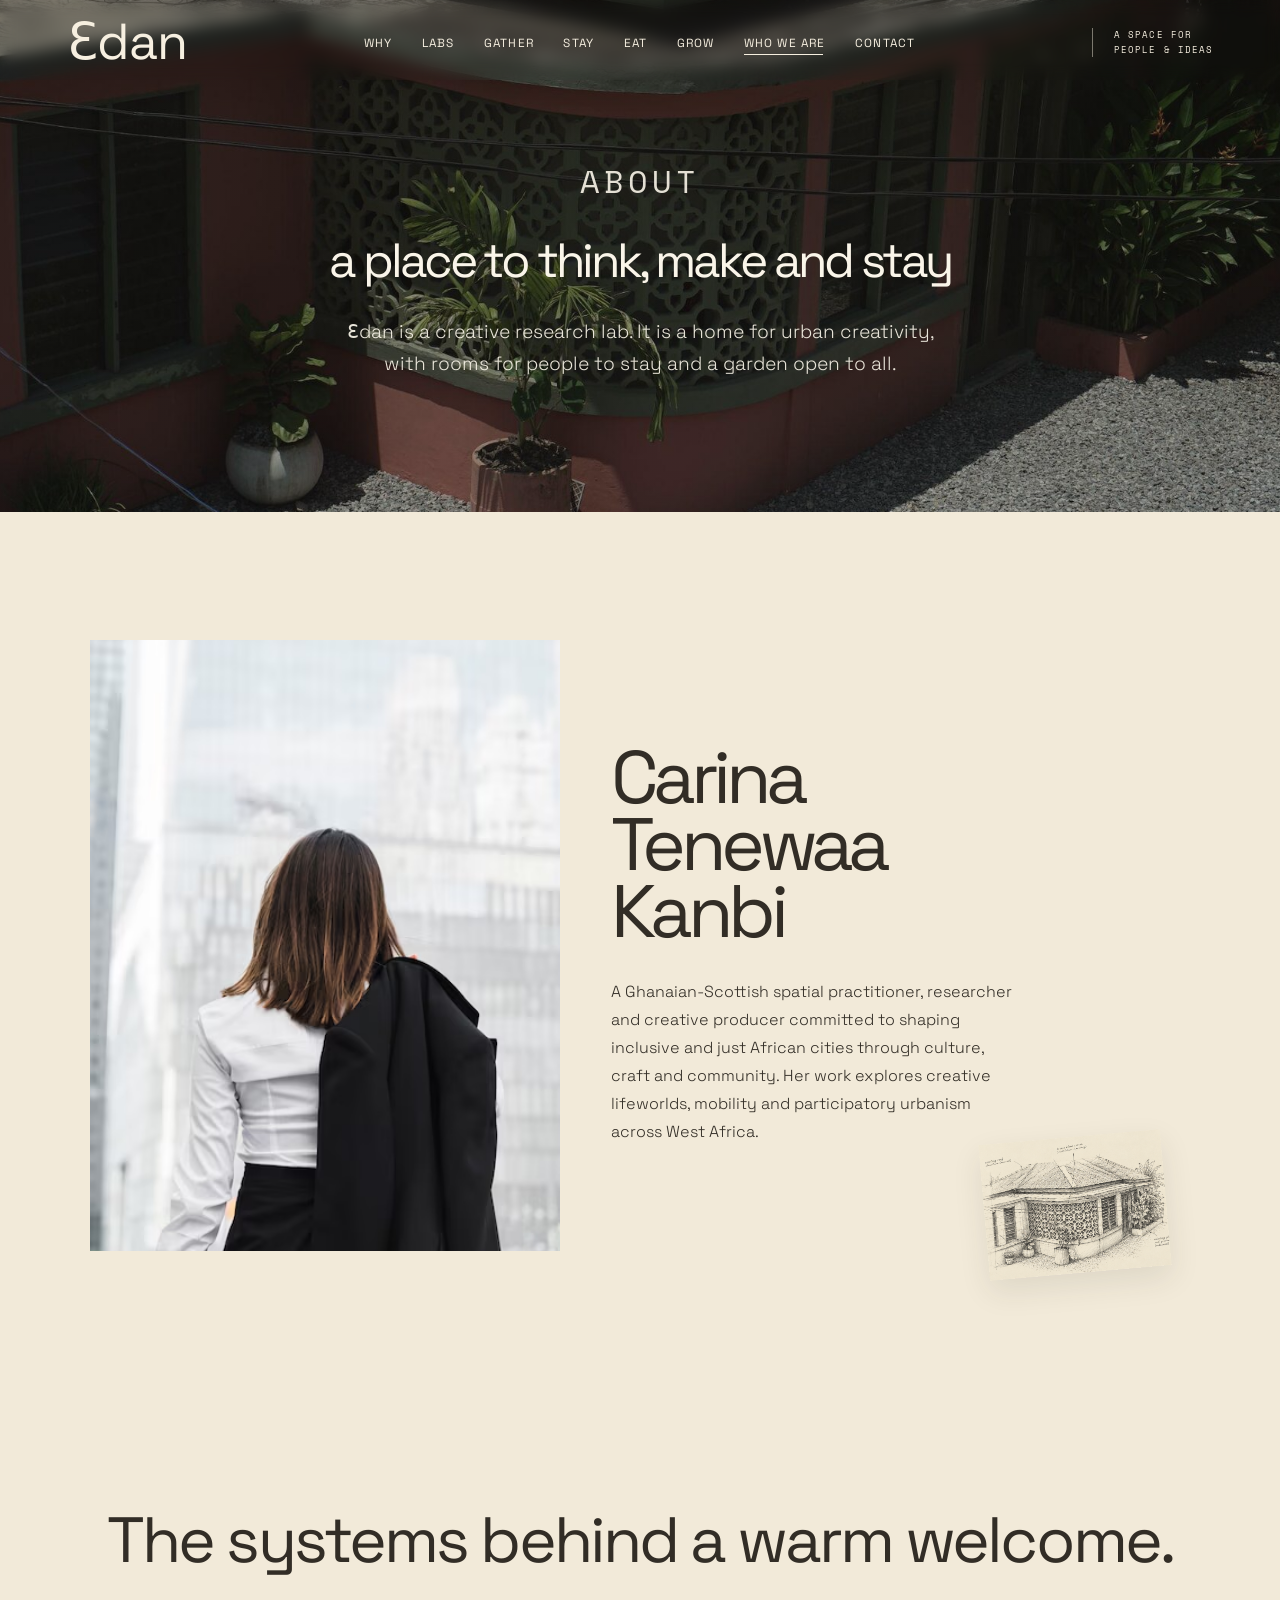
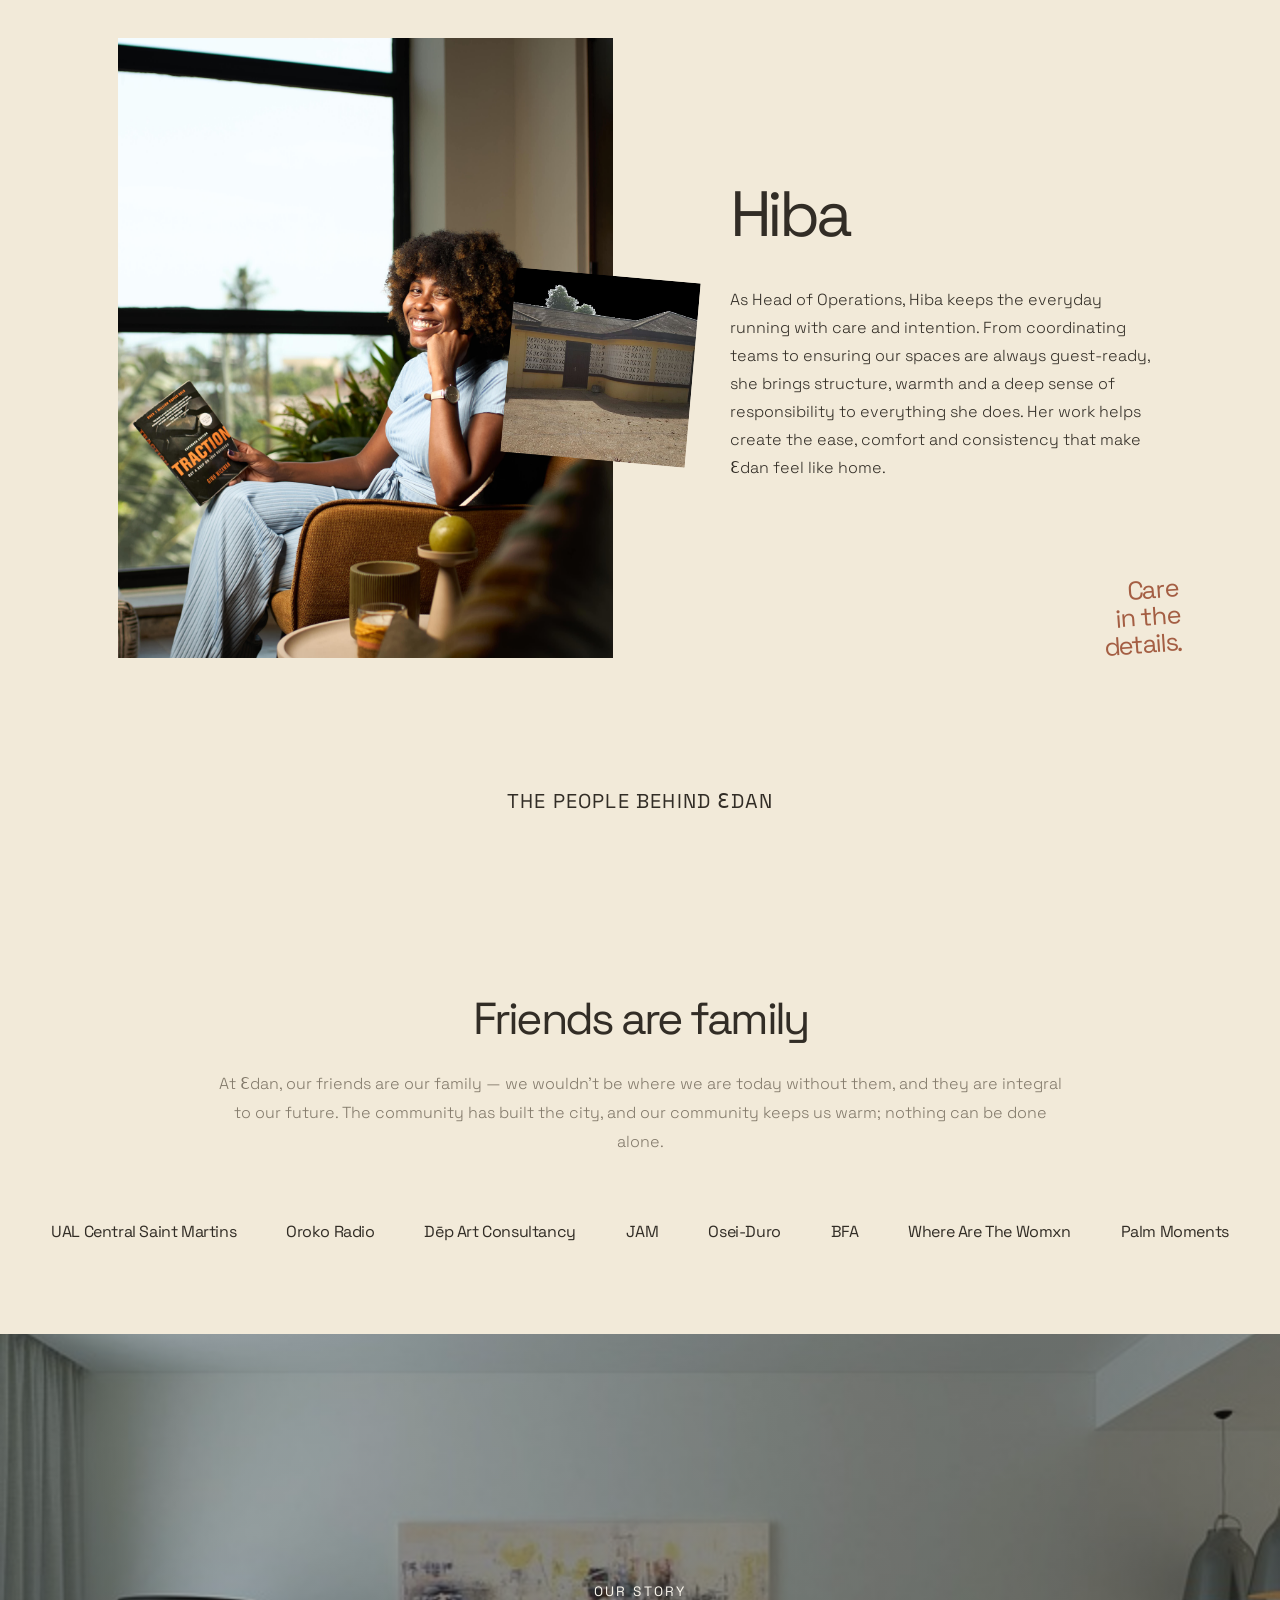
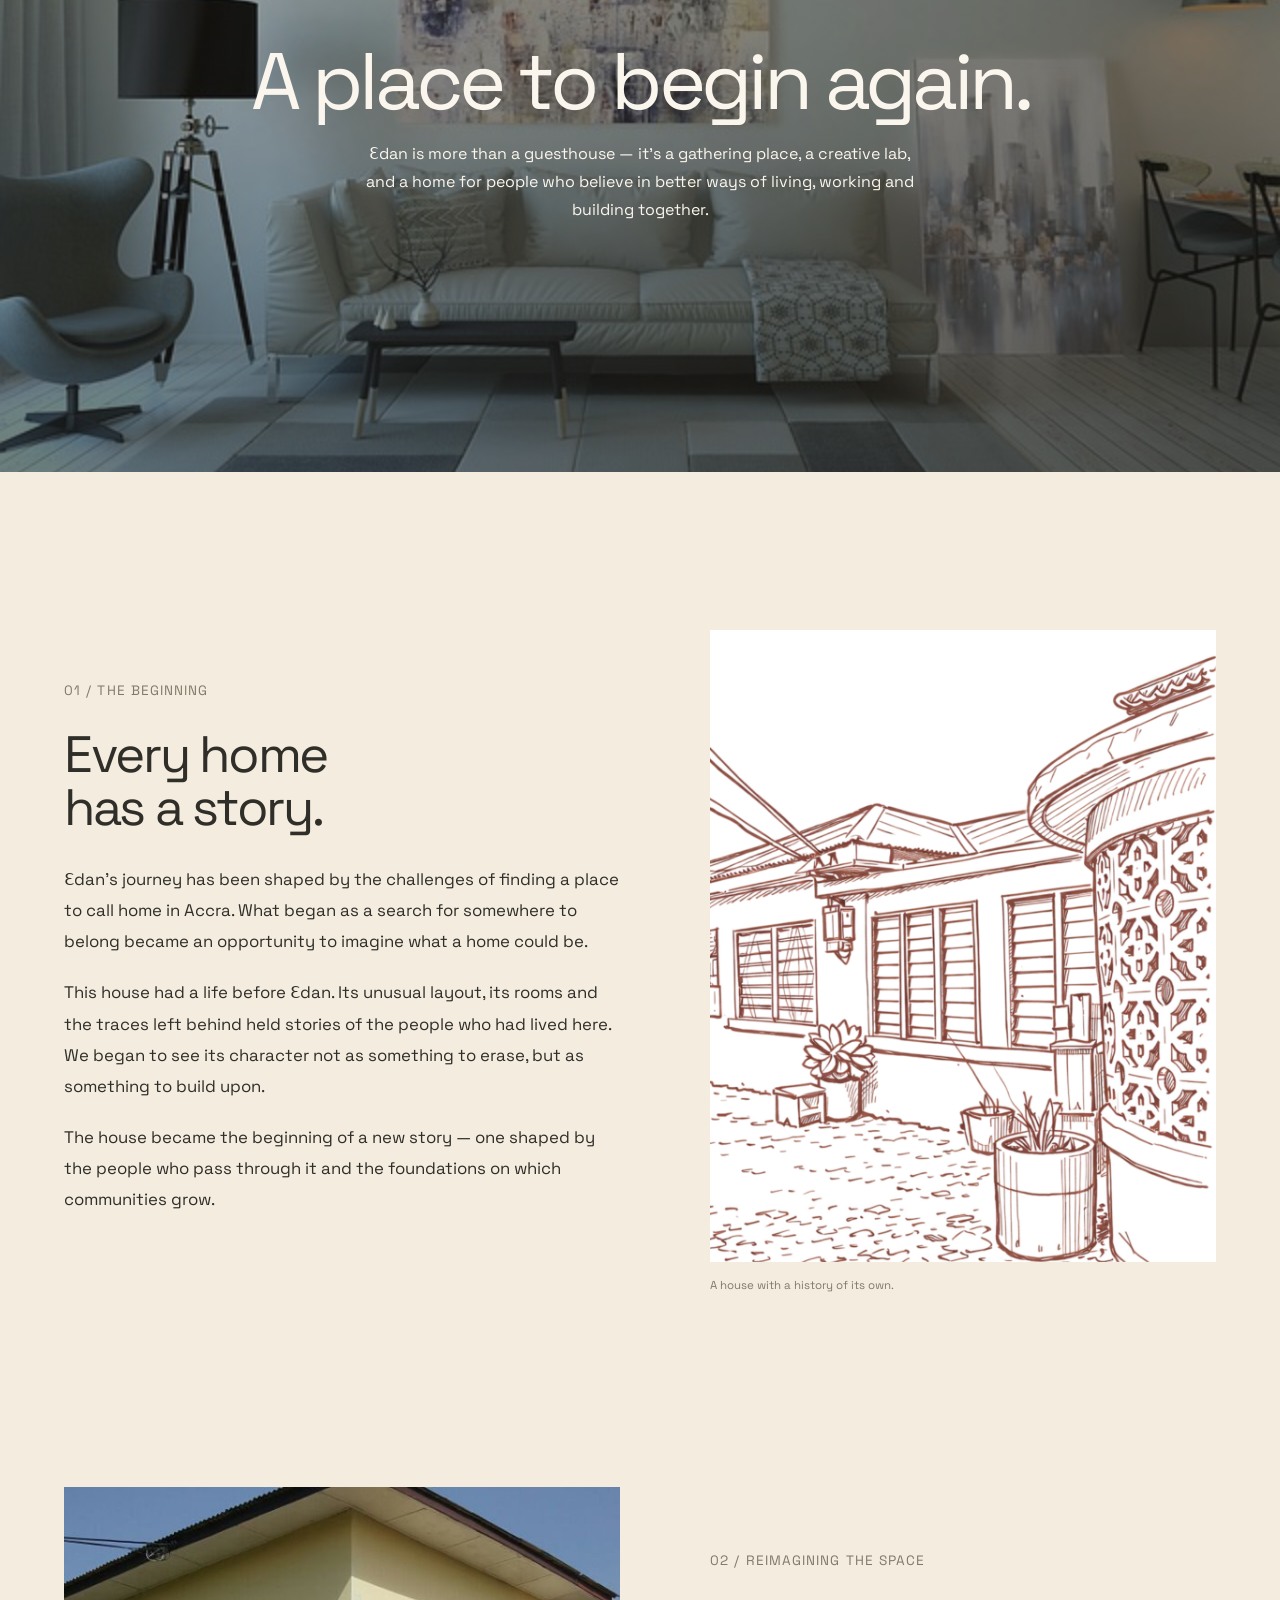
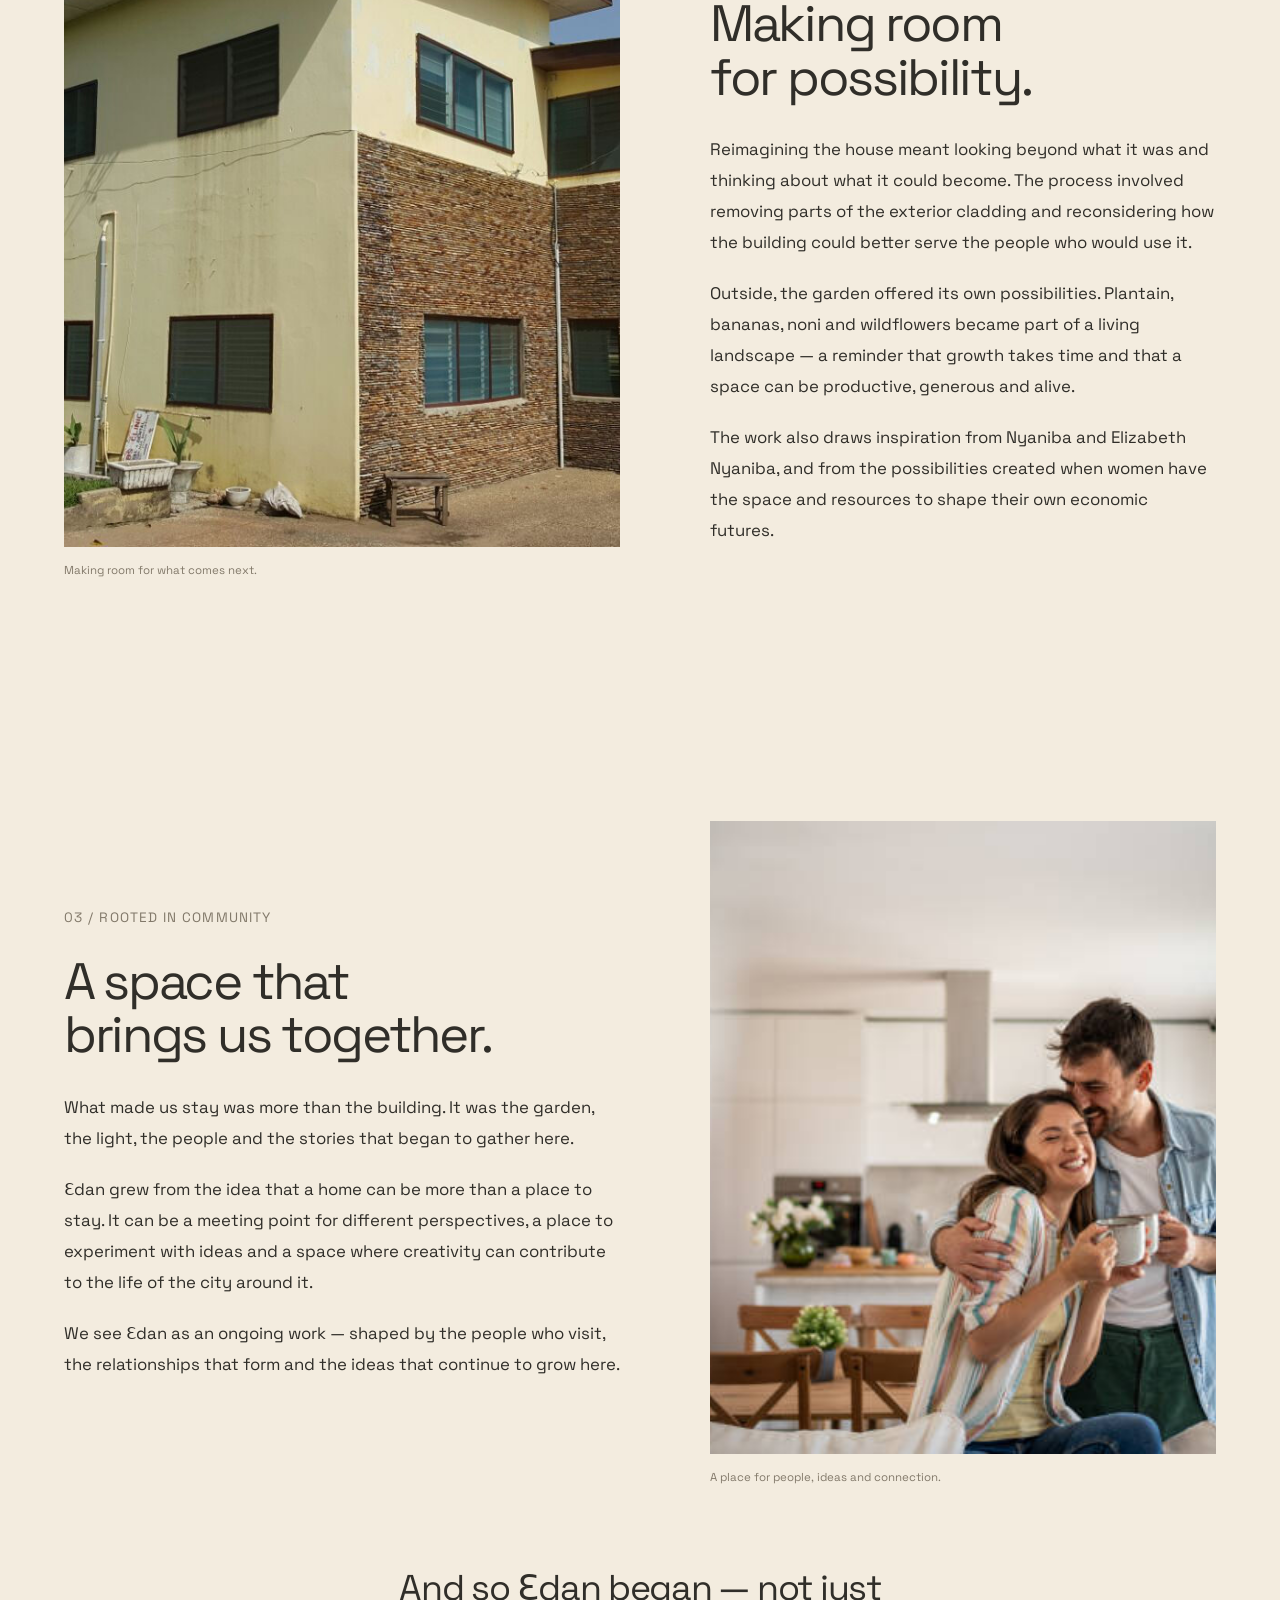
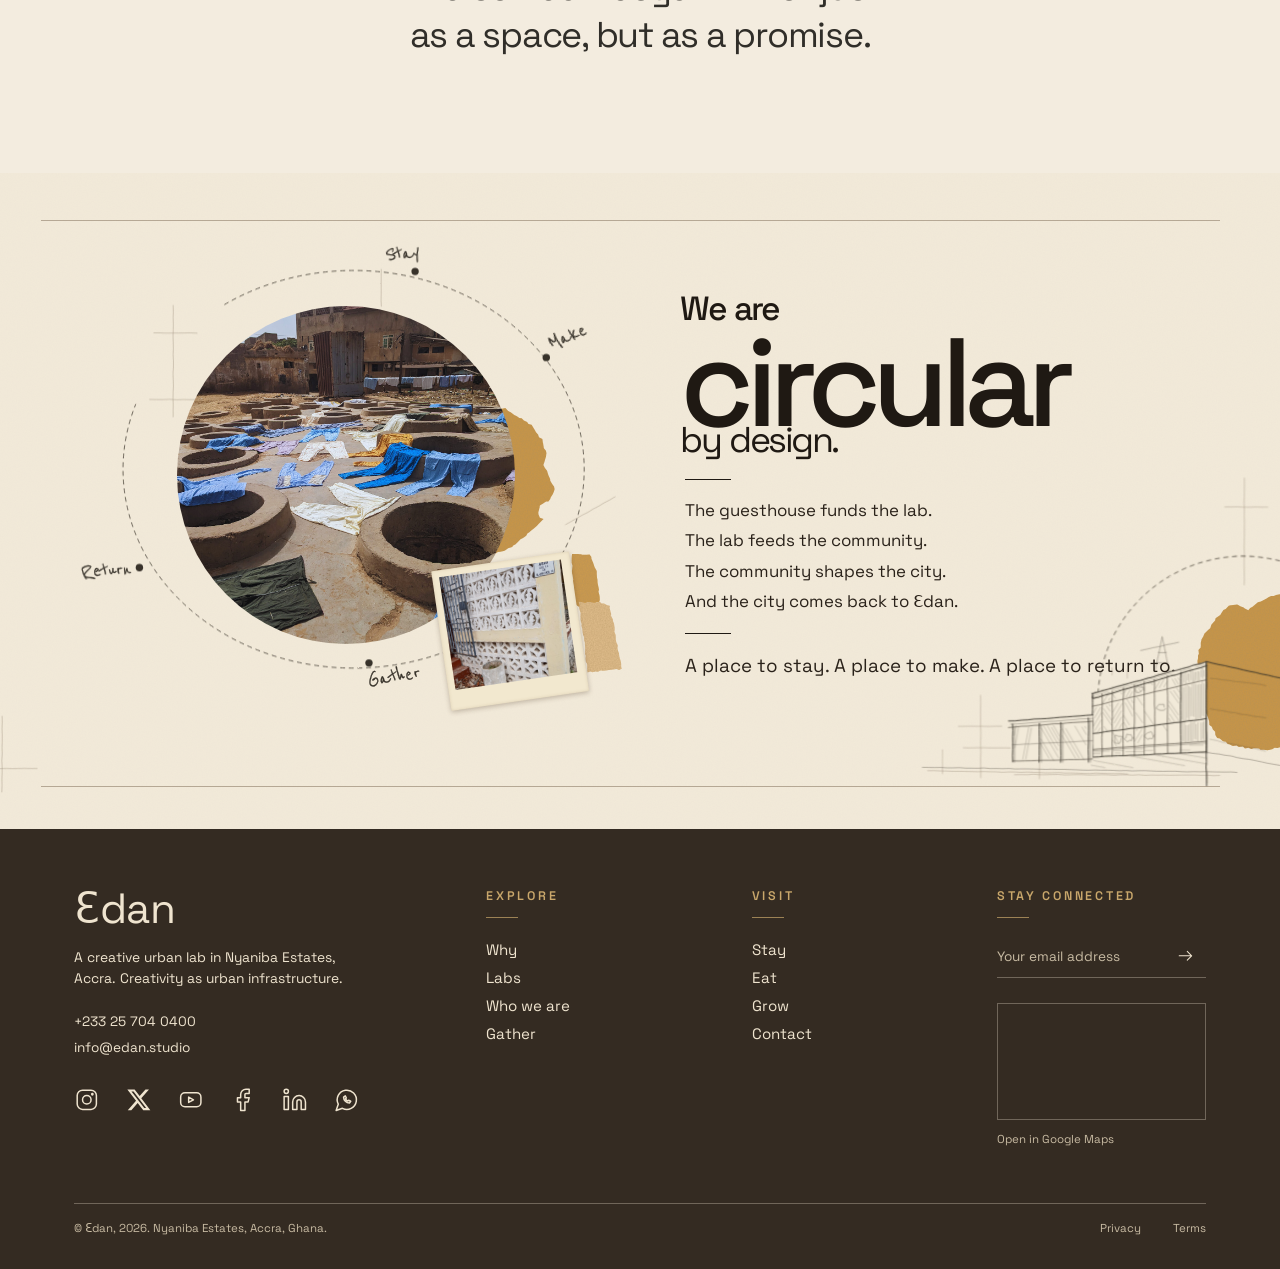
==== commit f59d11fe: "Carina's Feedback" ====
--- a/about.html
+++ b/about.html
@@ -77,8 +77,6 @@
     </div>
 
     <div class="carina__content">
-      <p class="carina__eyebrow">The people behind Ɛdan</p>
-
       <h2 class="carina__name">
         Carina<br>
         Tenewaa Kanbi
@@ -115,7 +113,6 @@
   <div class="hiba__inner">
 
 <div class="hiba__heading">
-  <p class="hiba__eyebrow">The people behind Ɛdan</p>
   <h2 class="hiba__title">The systems behind a warm welcome.</h2>
 </div>
 
@@ -153,6 +150,9 @@
 
   </div>
 </section>
+
+<!-- Single shared label, centred, after Carina and Hiba -->
+<p class="people-label">The people behind Ɛdan</p>
 
 
 <!-- ============================================
@@ -453,4 +453,4 @@
 <script src="js/behind-scenes.js" defer></script>
 
   </body>
-</html>
+</html>
--- a/css/base.css
+++ b/css/base.css
@@ -1,22 +1,20 @@
 /* ============================================
-   Ɛdan — homepage prototype
-   Design tokens
+   Ɛdan — shared design foundation
    ============================================ */
 
 @import url('https://fonts.googleapis.com/css2?family=Space+Grotesk:wght@300;400;500;600;700&family=Space+Mono:ital,wght@0,400;0,700;1,400&display=swap');
 
-:root{
-  /* colour — muted, earth-leaning, never pure white/black */
-  --cotton:      #F2EAD9;   /* base page background */
-  --cream:       #FAF5E9;   /* lightest surface, cards on dark sections */
-  --terracotta:  #D9A97D;   /* dominant warm section field */
+:root {
+  --cotton: #F2EAD9;
+  --cream: #FAF5E9;
+  --terracotta: #D9A97D;
   --terracotta-deep: #C68F63;
-  --clay:        #9C4B34;   /* roof-tile rust, sparing accent */
-  --indigo:      #57647E;   /* faded indigo, cool counterpoint */
+  --clay: #9C4B34;
+  --indigo: #57647E;
   --indigo-deep: #414C63;
-  --mustard:     #E4C567;   /* soft accent, "WHY" / highlight */
-  --ink:         #322D26;   /* body text, never pure black */
-  --ink-soft:    #55503F;
+  --mustard: #E4C567;
+  --ink: #322D26;
+  --ink-soft: #55503F;
 
   --font-display: 'Space Grotesk', sans-serif;
   --font-mono: 'Space Mono', monospace;
@@ -25,21 +23,39 @@
   --container-wide: 1680px;
   --gutter: clamp(1.25rem, 4vw, 3rem);
 
-  --ease: cubic-bezier(.16,.84,.44,1);
-}
-
-*, *::before, *::after{ box-sizing: border-box; }
-
-html{
+  --ease: cubic-bezier(.16, .84, .44, 1);
+
+  --nav-paper: var(--paper, var(--cotton));
+  --nav-ink: #1f1913;
+  --nav-rule: rgba(92, 70, 48, .38);
+  --nav-margin: clamp(1.25rem, 5.2vw, 5rem);
+  --nav-serif: "Newsreader", "Iowan Old Style", Georgia, "Times New Roman", serif;
+}
+
+*, *::before, *::after {
+  box-sizing: border-box;
+}
+
+html {
   scroll-behavior: smooth;
 }
 
-@media (prefers-reduced-motion: reduce){
-  html{ scroll-behavior: auto; }
-  *{ animation-duration: 0.001ms !important; animation-iteration-count: 1 !important; transition-duration: 0.001ms !important; scroll-behavior: auto !important; }
-}
-
-body{
+@media (prefers-reduced-motion: reduce) {
+  html {
+    scroll-behavior: auto;
+  }
+
+  *,
+  *::before,
+  *::after {
+    animation-duration: 0.001ms !important;
+    animation-iteration-count: 1 !important;
+    transition-duration: 0.001ms !important;
+    scroll-behavior: auto !important;
+  }
+}
+
+body {
   margin: 0;
   background: var(--cotton);
   color: var(--ink);
@@ -50,20 +66,33 @@
   overflow-x: hidden;
 }
 
-img{ max-width: 100%; display: block; }
-
-a{ color: inherit; text-decoration: none; }
-
-h1,h2,h3,h4{
+img,
+video {
+  max-width: 100%;
+  display: block;
+}
+
+a {
+  color: inherit;
+  text-decoration: none;
+}
+
+h1, h2, h3, h4 {
   font-family: var(--font-display);
   font-weight: 500;
   margin: 0;
   letter-spacing: -0.01em;
 }
 
-p{ margin: 0; }
-
-.eyebrow{
+p {
+  margin: 0;
+}
+
+section {
+  position: relative;
+}
+
+.eyebrow {
   font-family: var(--font-mono);
   font-size: 0.84rem;
   letter-spacing: 0.12em;
@@ -74,7 +103,8 @@
   gap: 0.6em;
   margin-bottom: 1.1em;
 }
-.eyebrow::before{
+
+.eyebrow::before {
   content: '';
   width: 1.4em;
   height: 1px;
@@ -82,66 +112,104 @@
   display: inline-block;
 }
 
-.wrap{
+.wrap {
   max-width: var(--container);
   margin: 0 auto;
   padding: 0 var(--gutter);
   position: relative;
 }
-.wrap.wrap-wide{ max-width: var(--container-wide); }
-
-section{ position: relative; }
-
-/* reveal-on-scroll */
-.reveal{
+
+.wrap.wrap-wide {
+  max-width: var(--container-wide);
+}
+
+/* ============================================
+   Accessibility
+   ============================================ */
+
+.skip-link {
+  position: absolute;
+  top: 1rem;
+  left: 1rem;
+  z-index: 1000;
+  padding: 0.75rem 1rem;
+  background: var(--cream);
+  color: var(--ink);
+  transform: translateY(-200%);
+}
+
+.skip-link:focus {
+  transform: translateY(0);
+}
+
+/* ============================================
+   Reveal on scroll
+   ============================================ */
+
+.reveal {
   opacity: 0;
   transform: translateY(28px);
-  transition: opacity 0.9s var(--ease), transform 0.9s var(--ease);
-}
-.reveal.in{
+  transition:
+    opacity 0.9s var(--ease),
+    transform 0.9s var(--ease);
+}
+
+.reveal.in {
   opacity: 1;
   transform: translateY(0);
 }
-.reveal-delay-1{ transition-delay: .08s; }
-.reveal-delay-2{ transition-delay: .16s; }
-.reveal-delay-3{ transition-delay: .24s; }
-.reveal-delay-4{ transition-delay: .32s; }
-
-/* ============================================
-   Nav: editorial header on parchment (wordmark | labels | descriptor, one fine rule below)
-   ============================================ */
-:root{
-  --nav-paper: var(--paper, #F2EAD9);
-  --nav-ink: #1f1913;          /* dark green-black */
-  --nav-rule: rgba(92,70,48,.38);
-  --nav-margin: clamp(1.25rem, 5.2vw, 5rem);
-  --nav-serif: "Newsreader", "Iowan Old Style", Georgia, "Times New Roman", serif;
-}
-.site-nav{
+
+.reveal-delay-1 { transition-delay: .08s; }
+.reveal-delay-2 { transition-delay: .16s; }
+.reveal-delay-3 { transition-delay: .24s; }
+.reveal-delay-4 { transition-delay: .32s; }
+
+/* ============================================
+   Navigation
+   ============================================ */
+
+.site-nav {
   position: fixed;
-  top: 0; left: 0; right: 0;
+  top: 0;
+  left: 0;
+  right: 0;
   z-index: 100;
   height: clamp(4rem, 6.25vw, 6.4rem);
   padding-top: clamp(.15rem, .4vw, .4rem);
-  padding-left: var(--nav-margin); padding-right: var(--nav-margin);
+  padding-left: var(--nav-margin);
+  padding-right: var(--nav-margin);
   display: grid;
   grid-template-columns: auto 1fr auto;
   align-items: center;
   column-gap: clamp(1.5rem, 3vw, 3.5rem);
-  background: var(--nav-paper);
-  color: var(--nav-ink);
-  transition: transform .4s var(--ease);
-}
-/* the fine warm-grey rule, aligned to the outer margins */
-.site-nav::after{
-  content: '';
-  position: absolute;
-  left: var(--nav-margin); right: var(--nav-margin); bottom: 0;
-  height: 1px;
-  background: var(--nav-rule);
-  pointer-events: none;
-}
-.nav-logo{
+  background: transparent;
+  color: #F6EFE0;
+  --nav-ink: #F6EFE0;
+  --nav-rule: rgba(246, 239, 224, .45);
+  -webkit-backdrop-filter: blur(8px);
+  backdrop-filter: blur(8px);
+  transition:
+    transform .4s var(--ease),
+    background .3s var(--ease),
+    color .3s var(--ease);
+}
+
+.site-nav::before {
+  opacity: 1;
+}
+
+.site-nav.nav-hidden {
+  transform: translateY(-100%);
+}
+
+.site-nav.scrolled {
+  background: transparent;
+  color: #F6EFE0;
+  --nav-ink: #F6EFE0;
+  --nav-rule: rgba(246, 239, 224, 0.45);
+}
+
+.nav-logo {
   font-family: var(--nav-serif);
   font-weight: 400;
   font-size: clamp(2.3rem, 3.2vw + .6rem, 4.2rem);
@@ -149,10 +217,15 @@
   letter-spacing: -0.02em;
   color: var(--nav-ink);
   justify-self: start;
-}
-.nav-logo:hover{ opacity: .75; }
-
-.nav-links{
+  position: relative;
+  z-index: 101;
+}
+
+.nav-logo:hover {
+  opacity: .75;
+}
+
+.nav-links {
   display: flex;
   align-items: center;
   justify-content: center;
@@ -165,22 +238,38 @@
   white-space: nowrap;
   color: var(--nav-ink);
 }
-.nav-links a{ position: relative; padding: .5rem 0; }
-.nav-links a::after{
-  content:'';
-  position: absolute; left:0; right:.2em; bottom: .28rem;
-  height: 1px; background: currentColor;
-  transform: scaleX(0); transform-origin: left;
+
+.nav-links a {
+  position: relative;
+  padding: .5rem 0;
+}
+
+.nav-links a::after {
+  content: '';
+  position: absolute;
+  left: 0;
+  right: .2em;
+  bottom: .28rem;
+  height: 1px;
+  background: currentColor;
+  transform: scaleX(0);
+  transform-origin: left;
   transition: transform .3s var(--ease);
 }
+
 .nav-links a:hover::after,
-.nav-links a[aria-current="page"]::after{ transform: scaleX(1); }
+.nav-links a[aria-current="page"]::after {
+  transform: scaleX(1);
+}
+
 .nav-links a:focus-visible,
 .nav-logo:focus-visible,
-.nav-toggle:focus-visible{ outline: 2px solid var(--nav-ink); outline-offset: 4px; }
-
-/* right: thin vertical divider + two-line descriptor */
-.nav-note{
+.nav-toggle:focus-visible {
+  outline: 2px solid var(--nav-ink);
+  outline-offset: 4px;
+}
+
+.nav-note {
   margin: 0;
   padding-left: clamp(1rem, 1.6vw, 1.6rem);
   border-left: 1px solid var(--nav-rule);
@@ -193,12 +282,16 @@
   color: var(--nav-ink);
 }
 
-.nav-toggle{ display:none; }
+.nav-toggle {
+  display: none;
+}
 
 /* ============================================
    Hero
-   ============================================ */
-.hero{
+   Supports video with image fallback
+   ============================================ */
+
+.hero {
   height: 100svh;
   min-height: 560px;
   position: relative;
@@ -207,148 +300,239 @@
   overflow: hidden;
   background: var(--ink);
 }
-.hero-media{
+
+.hero-media {
   position: absolute;
   inset: -8% -4%;
   z-index: 0;
-}
-.hero-media img{
-  width: 100%; height: 100%;
+  overflow: hidden;
+}
+
+.hero-media video,
+.hero-media img {
+  position: absolute;
+  inset: 0;
+  width: 100%;
+  height: 100%;
   object-fit: cover;
-  will-change: transform;
-}
-.hero-scrim{
-  position: absolute; inset: 0;
-  background: linear-gradient(180deg, rgba(50,45,38,0.35) 0%, rgba(50,45,38,0.15) 35%, rgba(35,30,24,0.86) 100%);
+  object-position: center;
+}
+
+.hero-media img {
   z-index: 1;
-}
-.hero-content{
+  opacity: 1;
+  transition: opacity .4s ease;
+}
+
+.hero-media video {
+  z-index: 0;
+  opacity: 1;
+}
+
+.hero-media.video-playing img {
+  opacity: 0;
+}
+
+.hero-media.video-playing video {
+  z-index: 2;
+}
+
+.hero-scrim {
+  position: absolute;
+  inset: 0;
+  background: linear-gradient(
+    180deg,
+    rgba(50, 45, 38, .35) 0%,
+    rgba(50, 45, 38, .15) 35%,
+    rgba(35, 30, 24, .86) 100%
+  );
+  z-index: 1;
+  pointer-events: none;
+}
+
+.hero-content {
   position: relative;
   z-index: 2;
   width: 100%;
   padding: 0 var(--gutter) clamp(3rem, 7vw, 5.5rem);
   color: var(--cream);
 }
-.hero-eyebrow{
-  font-family: var(--font-mono);
-  font-size: 0.78rem;
-  letter-spacing: 0.16em;
+
+.hero-eyebrow {
+  font-family: var(--font-mono);
+  font-size: .78rem;
+  letter-spacing: .16em;
   text-transform: lowercase;
-  opacity: 0.85;
+  opacity: .85;
   margin-bottom: 1.2rem;
   display: block;
 }
-.hero-title{
+
+.hero-title {
   font-size: clamp(2.4rem, 6.2vw, 5.2rem);
   line-height: 1.02;
   font-weight: 500;
   max-width: 16ch;
-  letter-spacing: -0.02em;
-}
-.hero-title em{
+  letter-spacing: -.02em;
+}
+
+.hero-title em {
   font-style: italic;
   font-weight: 300;
   color: var(--mustard);
 }
-.hero-sub{
+
+.hero-sub {
   margin-top: 1.6rem;
   max-width: 42ch;
   font-size: clamp(1rem, 1.4vw, 1.15rem);
-  color: rgba(250,245,233,0.82);
-}
-.hero-scroll{
+  color: rgba(250, 245, 233, .82);
+}
+
+.hero-scroll {
   position: absolute;
   right: var(--gutter);
   bottom: clamp(1.5rem, 4vw, 2.5rem);
   z-index: 2;
   display: flex;
   align-items: center;
-  gap: 0.7rem;
+  gap: .7rem;
   color: var(--cream);
   font-family: var(--font-mono);
-  font-size: 0.7rem;
-  letter-spacing: 0.1em;
-  opacity: 0.75;
-}
-.hero-scroll .line{
-  width: 1px; height: 34px;
+  font-size: .7rem;
+  letter-spacing: .1em;
+  opacity: .75;
+}
+
+.hero-scroll .line {
+  width: 1px;
+  height: 34px;
   background: currentColor;
   position: relative;
   overflow: hidden;
 }
-.hero-scroll .line::after{
-  content:'';
-  position:absolute; left:0; top:-100%; width:100%; height:100%;
+
+.hero-scroll .line::after {
+  content: '';
+  position: absolute;
+  left: 0;
+  top: -100%;
+  width: 100%;
+  height: 100%;
   background: var(--mustard);
   animation: scrollLine 2.1s ease-in-out infinite;
 }
-@keyframes scrollLine{
-  0%{ top:-100%; }
-  50%{ top:0; }
-  100%{ top:100%; }
-}
-
-/* ============================================
-   Motif layer (parallax decorative SVG)
-   ============================================ */
-.motif-layer{
+
+@keyframes scrollLine {
+  0% { top: -100%; }
+  50% { top: 0; }
+  100% { top: 100%; }
+}
+
+/* ============================================
+   Decorative motif layer
+   ============================================ */
+
+.motif-layer {
   position: absolute;
   inset: -10% -10%;
   z-index: 0;
   pointer-events: none;
   will-change: transform;
-  opacity: 0.5;
-}
-.motif-layer svg{ width: 100%; height: 100%; }
-
-/* ============================================
-   Generic section spacing
-   ============================================ */
-.section{
+  opacity: .5;
+}
+
+.motif-layer svg {
+  width: 100%;
+  height: 100%;
+}
+
+/* ============================================
+   Generic sections
+   ============================================ */
+
+.section {
   padding: clamp(4.5rem, 9vw, 8rem) 0;
   overflow: hidden;
 }
-.section-cotton{ background: var(--cotton); }
-.section-terracotta{ background: var(--terracotta); color: var(--ink); }
-.section-ink{ background: var(--ink); color: var(--cream); }
-.section-indigo{ background: var(--indigo); color: var(--cream); }
-
-.section-head{
+
+.section-cotton {
+  background: var(--cotton);
+  color: var(--ink);
+}
+
+.section-terracotta {
+  background: var(--terracotta);
+  color: var(--ink);
+}
+
+.section-ink {
+  background: var(--ink);
+  color: var(--cream);
+}
+
+.section-indigo {
+  background: var(--indigo);
+  color: var(--cream);
+}
+
+.section-head {
   max-width: 46rem;
   margin-bottom: clamp(2.5rem, 5vw, 4rem);
 }
-.section-head reveal{ margin: 0 auto; }
-.section-head h2{
+
+.section-head .reveal {
+  margin: 0 auto;
+}
+
+.section-head h2 {
   font-size: clamp(1.8rem, 3.4vw, 2.7rem);
   line-height: 1.12;
 }
-.section-head p{
+
+.section-head p {
   margin-top: 1.1rem;
   font-size: 1.05rem;
   max-width: 42ch;
-  opacity: 0.82;
+  opacity: .82;
+}
+
+/* ============================================
+   Homepage — consistent cream backgrounds
+   ============================================ */
+
+.page-home #why,
+.page-home #model,
+.page-home #women {
+  background-color: var(--cotton);
+  color: var(--ink);
 }
 
 /* ============================================
    Why section
    ============================================ */
-.why-grid{
+
+.why-grid {
   display: grid;
-  grid-template-columns: 1.05fr 0.95fr;
+  grid-template-columns: 1.05fr .95fr;
   gap: clamp(2rem, 5vw, 4rem);
   align-items: center;
 }
-.why-image{
+
+.why-image {
   position: relative;
   border-radius: 4px;
   overflow: hidden;
-  aspect-ratio: 4/5;
-}
-.why-image img{ width:100%; height:100%; object-fit: cover; }
-
-/* reusable scroll-parallax treatment — add class="parallax-img" to any <img>
-   inside a position:relative + overflow:hidden container to get this effect */
-.parallax-img{
+  aspect-ratio: 4 / 5;
+}
+
+.why-image img {
+  width: 100%;
+  height: 100%;
+  object-fit: cover;
+}
+
+.parallax-img {
   position: absolute;
   inset: -12% 0;
   width: 100%;
@@ -356,64 +540,84 @@
   object-fit: cover;
   will-change: transform;
 }
-.stat-row{
+
+.stat-row {
   display: flex;
   gap: clamp(1.5rem, 4vw, 3rem);
   margin-top: 2.2rem;
   flex-wrap: wrap;
 }
-.stat{
-  font-family: var(--font-mono);
-}
-.stat .num{
-  display:block;
+
+.stat {
+  font-family: var(--font-mono);
+}
+
+.stat .num {
+  display: block;
   font-family: var(--font-display);
   font-size: 2.1rem;
   font-weight: 600;
   color: var(--clay);
 }
-.stat .label{ font-size: 0.86rem; opacity: 0.75; letter-spacing: 0.01em; line-height: 1.4; }
-
-.why-content h2{
+
+.stat .label {
+  font-size: .86rem;
+  opacity: .75;
+  letter-spacing: .01em;
+  line-height: 1.4;
+}
+
+.why-content h2 {
   font-size: clamp(1.8rem, 3.4vw, 2.7rem);
   line-height: 1.12;
 }
-.why-content > p{
+
+.why-content > p {
   margin-top: 1.2rem;
   font-size: 1.05rem;
   max-width: 42ch;
-  opacity: 0.82;
-}
-
-.why-bg{
+  opacity: .82;
+}
+
+.why-bg {
   position: absolute;
   inset: 0;
   z-index: 0;
   overflow: hidden;
   pointer-events: none;
 }
-.why-bg img{
+
+.why-bg img {
   width: 100%;
   height: 100%;
   object-fit: cover;
   object-position: center;
-  opacity: 0.6;
-}
-#why .wrap{ position: relative; z-index: 1; }
-
-/* ============================================
-   Model / pillars
-   ============================================ */
-.model-section{ position: relative; }
-
-.model-layout{
+  opacity: .12;
+}
+
+#why .wrap {
+  position: relative;
+  z-index: 1;
+}
+
+/* ============================================
+   Model and pillars
+   ============================================ */
+
+.model-section {
+  position: relative;
+}
+
+.model-layout {
   display: grid;
   grid-template-columns: 1fr 1fr;
   gap: clamp(2rem, 5vw, 4rem);
   align-items: stretch;
-}
-
-.model-visual{
+  position: relative;
+  z-index: 1;
+}
+
+.model-visual {
   position: relative;
   overflow: hidden;
   border-radius: 4px;
@@ -423,294 +627,411 @@
   justify-content: center;
 }
 
-.model-content h2{
+.model-visual img {
+  width: 100%;
+  height: 100%;
+  object-fit: cover;
+}
+
+.model-content h2 {
   font-size: clamp(1.7rem, 3vw, 2.4rem);
   line-height: 1.15;
   margin-bottom: 2.2rem;
   max-width: 22ch;
 }
 
-.pillars{
+.pillars {
   display: flex;
   flex-direction: column;
   gap: 1.6rem;
 }
-.pillar{
+
+.pillar {
   display: grid;
   grid-template-columns: 2.4rem 1fr;
   gap: 1rem;
   padding-bottom: 1.6rem;
-  border-bottom: 1px solid rgba(50,45,38,0.16);
-}
-.pillar:last-child{ border-bottom: none; padding-bottom: 0; }
-.pillar-mark{
-  font-family: var(--font-mono);
-  font-size: 0.8rem;
-  opacity: 0.55;
-  padding-top: 0.2rem;
-}
-.pillar h3{ font-size: 1.15rem; font-weight: 600; margin-bottom: 0.4rem; }
-.pillar p{ font-size: 0.95rem; opacity: 0.8; }
+  border-bottom: 1px solid rgba(50, 45, 38, .16);
+}
+
+.pillar:last-child {
+  border-bottom: none;
+  padding-bottom: 0;
+}
+
+.pillar-mark {
+  font-family: var(--font-mono);
+  font-size: .8rem;
+  opacity: .55;
+  padding-top: .2rem;
+}
+
+.pillar h3 {
+  font-size: 1.15rem;
+  font-weight: 600;
+  margin-bottom: .4rem;
+}
+
+.pillar p {
+  font-size: .95rem;
+  opacity: .8;
+}
 
 /* ============================================
    Labs
    ============================================ */
-.labs-section{ background: var(--cotton); }
-.lab-row{
+
+.labs-section {
+  background: var(--cotton);
+}
+
+.lab-row {
   display: grid;
-  grid-template-columns: 0.9fr 1.1fr;
+  grid-template-columns: .9fr 1.1fr;
   gap: clamp(2rem, 5vw, 4rem);
   align-items: center;
   padding: clamp(2.5rem, 5vw, 4rem) 0;
-  border-top: 1px solid rgba(50,45,38,0.14);
-  position: relative;
-}
-.lab-row:first-of-type{ border-top: none; }
-.lab-row:nth-of-type(even) .lab-visual{ order: 2; }
-.lab-index{
-  font-family: var(--font-mono);
-  font-size: 0.75rem;
-  opacity: 0.5;
-  margin-bottom: 0.8rem;
+  border-top: 1px solid rgba(50, 45, 38, .14);
+  position: relative;
+}
+
+.lab-row:first-of-type {
+  border-top: none;
+}
+
+.lab-row:nth-of-type(even) .lab-visual {
+  order: 2;
+}
+
+.lab-index {
+  font-family: var(--font-mono);
+  font-size: .75rem;
+  opacity: .5;
+  margin-bottom: .8rem;
   display: block;
 }
-.lab-row h3{
+
+.lab-row h3 {
   font-size: clamp(1.4rem, 2.4vw, 1.9rem);
-  margin-bottom: 0.8rem;
-}
-.lab-row p{ font-size: 1rem; opacity: 0.8; max-width: 40ch; }
-.lab-link{
+  margin-bottom: .8rem;
+}
+
+.lab-row p {
+  font-size: 1rem;
+  opacity: .8;
+  max-width: 40ch;
+}
+
+.lab-link {
   display: inline-flex;
   align-items: center;
-  gap: 0.5rem;
+  gap: .5rem;
   margin-top: 1.3rem;
   font-family: var(--font-mono);
-  font-size: 0.8rem;
+  font-size: .8rem;
   border-bottom: 1px solid currentColor;
   padding-bottom: 2px;
 }
-.lab-visual{
-  position: relative;
-  aspect-ratio: 5/4;
+
+.lab-visual {
+  position: relative;
+  aspect-ratio: 5 / 4;
   border-radius: 4px;
   overflow: hidden;
   background: var(--cream);
 }
-.lab-visual .motif-layer{ opacity: 0.9; inset: 0; }
-.lab-visual .motif-inner{
-  position: absolute; inset: 0;
-  display: flex; align-items: center; justify-content: center;
-}
-.motif-num{
+
+.lab-visual .motif-layer {
+  opacity: .9;
+  inset: 0;
+}
+
+.lab-visual .motif-inner {
+  position: absolute;
+  inset: 0;
+  display: flex;
+  align-items: center;
+  justify-content: center;
+}
+
+.motif-num {
   font-family: var(--font-mono);
   font-size: clamp(3.5rem, 9vw, 5.5rem);
   font-weight: 700;
   color: var(--ink);
-  opacity: 0.08;
-}
-
-/* Labs teaser grid (homepage only — full rows live on labs.html) */
-.labs-teaser-grid{
+  opacity: .08;
+}
+
+.labs-teaser-grid {
   display: grid;
   grid-template-columns: repeat(4, 1fr);
   gap: 1.2rem;
   margin-bottom: 2rem;
 }
-.labs-teaser-item{
+
+.labs-teaser-item {
   display: block;
   padding: 1.5rem;
-  border: 1px solid rgba(50,45,38,0.16);
+  border: 1px solid rgba(50, 45, 38, .16);
   border-radius: 4px;
-  transition: background 0.3s var(--ease), border-color 0.3s var(--ease);
-}
-.labs-teaser-item:hover{
+  transition:
+    background .3s var(--ease),
+    border-color .3s var(--ease);
+}
+
+.labs-teaser-item:hover {
   background: var(--cream);
-  border-color: rgba(50,45,38,0.3);
-}
-.labs-teaser-mark{
-  font-family: var(--font-mono);
-  font-size: 0.75rem;
-  opacity: 0.5;
+  border-color: rgba(50, 45, 38, .3);
+}
+
+.labs-teaser-mark {
+  font-family: var(--font-mono);
+  font-size: .75rem;
+  opacity: .5;
   display: block;
-  margin-bottom: 0.7rem;
-}
-.labs-teaser-item h4{ font-size: 1.05rem; margin-bottom: 0.4rem; }
-.labs-teaser-item p{ font-size: 0.88rem; opacity: 0.75; }
+  margin-bottom: .7rem;
+}
+
+.labs-teaser-item h4 {
+  font-size: 1.05rem;
+  margin-bottom: .4rem;
+}
+
+.labs-teaser-item p {
+  font-size: .88rem;
+  opacity: .75;
+}
 
 /* ============================================
    Women / everyone
    ============================================ */
-.women-section{
-  background: var(--terracotta);
-  position: relative;
-}
-.women-grid{
+
+.women-section {
+  position: relative;
+  background: var(--cotton);
+  color: var(--ink);
+}
+
+.women-grid {
   display: grid;
   grid-template-columns: 1.15fr 1fr;
   align-items: center;
   gap: clamp(2rem, 5vw, 3rem);
-}
-.women-figure{
+  position: relative;
+  z-index: 1;
+}
+
+.women-figure {
   position: relative;
   display: flex;
   justify-content: center;
 }
-.women-figure img{ width: 100%; }
-.women-text h2{
+
+.women-figure img {
+  width: 100%;
+}
+
+.women-text h2 {
   font-size: clamp(2rem, 4vw, 3.2rem);
   line-height: 1.08;
 }
-.women-text p{
+
+.women-text p {
   margin-top: 1.3rem;
   font-size: 1.05rem;
   max-width: 38ch;
-  opacity: 0.85;
+  opacity: .85;
 }
 
 /* ============================================
    Spaces
    ============================================ */
-.spaces-grid{
+
+.spaces-grid {
   display: grid;
   grid-template-columns: repeat(4, 1fr);
   gap: 1.1rem;
 }
-.space-card{
+
+.space-card {
   position: relative;
   border-radius: 4px;
   overflow: hidden;
-  aspect-ratio: 3/4;
+  aspect-ratio: 3 / 4;
   background: var(--ink);
 }
-.space-card img{
-  width: 100%; height: 100%; object-fit: cover;
+
+.space-card img {
+  width: 100%;
+  height: 100%;
+  object-fit: cover;
   transition: transform 1.1s var(--ease);
 }
-.space-card:hover img{ transform: scale(1.06); }
-.space-card .space-scrim{
-  position: absolute; inset: 0;
-  background: linear-gradient(180deg, rgba(50,45,38,0) 40%, rgba(35,30,24,0.85) 100%);
-}
-.space-card .space-label{
-  position: absolute; left: 0; right: 0; bottom: 0;
+
+.space-card:hover img {
+  transform: scale(1.06);
+}
+
+.space-card .space-scrim {
+  position: absolute;
+  inset: 0;
+  background: linear-gradient(
+    180deg,
+    rgba(50, 45, 38, 0) 40%,
+    rgba(35, 30, 24, .85) 100%
+  );
+}
+
+.space-card .space-label {
+  position: absolute;
+  left: 0;
+  right: 0;
+  bottom: 0;
   padding: 1.1rem;
   color: var(--cream);
 }
-.space-card .space-label .tag{
-  font-family: var(--font-mono);
-  font-size: 0.68rem;
-  opacity: 0.75;
-  display:block;
-  margin-bottom: 0.3rem;
-}
-.space-card .space-label h4{ font-size: 1.05rem; }
-
-/* ============================================
-   Circle — "we are circular by design"
-   Base rules = safe simple mobile version.
-   The elaborate editorial treatment (thread line, oversized
-   type, overlapping detail photo) is desktop-only, in the
-   min-width: 901px block below.
-   ============================================ */
-.circle-section{
+
+.space-card .space-label .tag {
+  font-family: var(--font-mono);
+  font-size: .68rem;
+  opacity: .75;
+  display: block;
+  margin-bottom: .3rem;
+}
+
+.space-card .space-label h4 {
+  font-size: 1.05rem;
+}
+
+/* ============================================
+   Circle — circular by design
+   ============================================ */
+
+.circle-section {
   background: var(--ink);
   color: var(--cream);
 }
 
-.circle-wrap-v2{
+.circle-wrap-v2 {
   display: flex;
   flex-direction: column;
   gap: 2rem;
 }
 
-.circle-kicker{
-  font-family: var(--font-mono);
-  font-size: 0.78rem;
-  letter-spacing: 0.12em;
+.circle-kicker {
+  font-family: var(--font-mono);
+  font-size: .78rem;
+  letter-spacing: .12em;
   text-transform: lowercase;
-  opacity: 0.6;
-}
-
-.circle-visual{ position: relative; }
-.circle-photo{
-  position: relative;
-  aspect-ratio: 1/1;
+  opacity: .6;
+}
+
+.circle-visual {
+  position: relative;
+}
+
+.circle-photo {
+  position: relative;
+  aspect-ratio: 1 / 1;
   max-width: 320px;
   margin: 0 auto;
   border-radius: 50%;
   overflow: hidden;
 }
-.circle-photo img{
-  width: 100%; height: 100%;
+
+.circle-photo img {
+  width: 100%;
+  height: 100%;
   object-fit: cover;
-  filter: saturate(0.9) brightness(0.9);
-}
-.circle-photo-ring{ display: none; }
-.circle-photo-detail{ display: none; }
-.circle-thread{ display: none; }
-
-.circle-heading{ text-align: center; }
-.circle-heading .line-small{
+  filter: saturate(.9) brightness(.9);
+}
+
+.circle-photo-ring,
+.circle-photo-detail,
+.circle-thread {
+  display: none;
+}
+
+.circle-heading {
+  text-align: center;
+}
+
+.circle-heading .line-small {
   display: block;
   font-size: 1.1rem;
-  opacity: 0.85;
-}
-.circle-heading .line-huge{
+  opacity: .85;
+}
+
+.circle-heading .line-huge {
   display: block;
   font-size: clamp(2.6rem, 11vw, 3.6rem);
   font-weight: 600;
   color: var(--mustard);
   line-height: 1;
-  margin: 0.15em 0;
-}
-.circle-heading .line-italic{ font-style: italic; font-weight: 300; }
-
-.circle-manifesto{ text-align: center; margin-top: 1.4rem; }
-.circle-manifesto p{
+  margin: .15em 0;
+}
+
+.circle-heading .line-italic {
+  font-style: italic;
+  font-weight: 300;
+}
+
+.circle-manifesto {
+  text-align: center;
+  margin-top: 1.4rem;
+}
+
+.circle-manifesto p {
   font-size: 1.05rem;
-  opacity: 0.85;
-  margin-bottom: 0.35rem;
-}
-
-.circle-tagline{
+  opacity: .85;
+  margin-bottom: .35rem;
+}
+
+.circle-tagline {
   text-align: center;
   margin-top: 1.2rem;
-  font-size: 0.95rem;
+  font-size: .95rem;
   font-style: italic;
-  opacity: 0.65;
-}
-
-.circle-cta{
+  opacity: .65;
+}
+
+.circle-cta {
   text-align: center;
   margin-top: 1.6rem;
   font-family: var(--font-mono);
-  font-size: 0.85rem;
-  letter-spacing: 0.03em;
-}
-.circle-cta span{ color: var(--mustard); margin: 0 0.4em; }
-
-/* ============================================
-   Circle — desktop-only editorial treatment
-   ============================================ */
-@media (min-width: 901px){
-  .circle-wrap-v2{
+  font-size: .85rem;
+  letter-spacing: .03em;
+}
+
+.circle-cta span {
+  color: var(--mustard);
+  margin: 0 .4em;
+}
+
+/* Circle — desktop editorial treatment */
+
+@media (min-width: 901px) {
+  .circle-wrap-v2 {
     position: relative;
     display: grid;
-    grid-template-columns: 0.85fr 1.15fr;
+    grid-template-columns: .85fr 1.15fr;
     align-items: center;
     gap: 2rem;
     padding-top: 3rem;
   }
-  .circle-kicker{
+
+  .circle-kicker {
     position: absolute;
-    top: 0; left: 0;
-  }
-
-  .circle-photo{
+    top: 0;
+    left: 0;
+  }
+
+  .circle-photo {
     max-width: 440px;
     margin: 0;
   }
-  .circle-photo-ring{
+
+  .circle-photo-ring {
     display: block;
     position: absolute;
     inset: -16px;
@@ -718,14 +1039,16 @@
     height: calc(100% + 32px);
     pointer-events: none;
   }
-  .circle-photo-ring circle{
+
+  .circle-photo-ring circle {
     fill: none;
     stroke: var(--mustard);
     stroke-width: 1.4;
     stroke-dasharray: 2 7;
-    opacity: 0.75;
-  }
-  .circle-photo-detail{
+    opacity: .75;
+  }
+
+  .circle-photo-detail {
     display: block;
     position: absolute;
     width: 128px;
@@ -736,9 +1059,10 @@
     bottom: -28px;
     right: 6%;
     transform: rotate(-5deg);
-    box-shadow: 0 16px 28px rgba(20,16,12,0.4);
-  }
-  .circle-thread{
+    box-shadow: 0 16px 28px rgba(20, 16, 12, .4);
+  }
+
+  .circle-thread {
     display: block;
     position: absolute;
     top: -60px;
@@ -747,402 +1071,592 @@
     height: 360px;
     pointer-events: none;
   }
-  .circle-thread path{
+
+  .circle-thread path {
     fill: none;
     stroke: var(--mustard);
     stroke-width: 1.1;
-    opacity: 0.55;
-  }
-  .circle-thread text{
+    opacity: .55;
+  }
+
+  .circle-thread text {
     font-family: var(--font-mono);
     font-size: 7px;
-    letter-spacing: 0.05em;
+    letter-spacing: .05em;
     fill: var(--mustard);
-    opacity: 0.85;
-  }
-
-  .circle-copy{
+    opacity: .85;
+  }
+
+  .circle-copy {
     position: relative;
     z-index: 2;
     margin-left: -70px;
   }
-  .circle-heading{ text-align: left; }
-  .circle-heading .line-small{ font-size: 1.35rem; }
-  .circle-heading .line-huge{
+
+  .circle-heading {
+    text-align: left;
+  }
+
+  .circle-heading .line-small {
+    font-size: 1.35rem;
+  }
+
+  .circle-heading .line-huge {
     font-size: clamp(4.5rem, 8.5vw, 7rem);
-    margin: 0.05em 0;
-  }
-  .circle-manifesto{ text-align: left; margin-top: 1.8rem; }
-  .circle-manifesto p{ font-size: 1.2rem; }
-  .circle-tagline{ text-align: left; margin-top: 1.4rem; font-size: 1rem; }
-  .circle-cta{ text-align: left; margin-top: 1.8rem; font-size: 0.9rem; }
+    margin: .05em 0;
+  }
+
+  .circle-manifesto {
+    text-align: left;
+    margin-top: 1.8rem;
+  }
+
+  .circle-manifesto p {
+    font-size: 1.2rem;
+  }
+
+  .circle-tagline {
+    text-align: left;
+    margin-top: 1.4rem;
+    font-size: 1rem;
+  }
+
+  .circle-cta {
+    text-align: left;
+    margin-top: 1.8rem;
+    font-size: .9rem;
+  }
 }
 
 /* ============================================
    Doorways / get involved
    ============================================ */
-.doors-grid{
+
+.doors-grid {
   display: grid;
   grid-template-columns: repeat(3, 1fr);
   gap: 1px;
-  background: rgba(50,45,38,0.14);
-  border: 1px solid rgba(50,45,38,0.14);
-}
-.door-card{
+  background: rgba(50, 45, 38, .14);
+  border: 1px solid rgba(50, 45, 38, .14);
+}
+
+.door-card {
   background: var(--cotton);
   padding: clamp(1.6rem, 3vw, 2.2rem);
   min-height: 190px;
   display: flex;
   flex-direction: column;
   justify-content: space-between;
-  transition: background 0.35s var(--ease);
-}
-.door-card:hover{ background: var(--cream); }
-.door-card .door-top{
+  transition: background .35s var(--ease);
+}
+
+.door-card:hover {
+  background: var(--cream);
+}
+
+.door-card .door-top {
   display: flex;
   justify-content: space-between;
   align-items: flex-start;
 }
-.door-card .door-mark{
-  font-family: var(--font-mono);
-  font-size: 0.7rem;
-  opacity: 0.5;
-}
-.door-card .door-arrow{
+
+.door-card .door-mark {
+  font-family: var(--font-mono);
+  font-size: .7rem;
+  opacity: .5;
+}
+
+.door-card .door-arrow {
   font-size: 1.1rem;
-  transition: transform 0.3s var(--ease);
-}
-.door-card:hover .door-arrow{ transform: translate(3px,-3px); }
-.door-card h4{ font-size: 1.15rem; margin-top: 1.4rem; }
-.door-card p{ font-size: 0.88rem; opacity: 0.72; margin-top: 0.5rem; }
-.door-card .door-tag{
-  font-family: var(--font-mono);
-  font-size: 0.66rem;
-  opacity: 0.55;
-  margin-top: 0.9rem;
+  transition: transform .3s var(--ease);
+}
+
+.door-card:hover .door-arrow {
+  transform: translate(3px, -3px);
+}
+
+.door-card h4 {
+  font-size: 1.15rem;
+  margin-top: 1.4rem;
+}
+
+.door-card p {
+  font-size: .88rem;
+  opacity: .72;
+  margin-top: .5rem;
+}
+
+.door-card .door-tag {
+  font-family: var(--font-mono);
+  font-size: .66rem;
+  opacity: .55;
+  margin-top: .9rem;
   display: block;
 }
 
 /* ============================================
    Founder / community
    ============================================ */
-.founder-section{
+
+.founder-section {
   background: var(--terracotta-deep);
 }
-.founder-layout{
+
+.founder-layout {
   display: grid;
-  grid-template-columns: 0.7fr 1.3fr;
+  grid-template-columns: .7fr 1.3fr;
   gap: clamp(2rem, 5vw, 4rem);
   align-items: center;
 }
-.founder-photo{
-  position: relative;
-  aspect-ratio: 1/1;
+
+.founder-photo {
+  position: relative;
+  aspect-ratio: 1 / 1;
   border-radius: 4px;
   overflow: hidden;
   background: var(--ink);
 }
-.founder-photo img{
-  width: 100%; height: 100%; object-fit: cover;
+
+.founder-photo img {
+  width: 100%;
+  height: 100%;
+  object-fit: cover;
   object-position: top center;
 }
-.founder-text .eyebrow{ opacity: 0.7; }
-.founder-text h2{ font-size: clamp(1.7rem, 3vw, 2.3rem); }
-.founder-text p{ margin-top: 1.1rem; font-size: 1.02rem; max-width: 50ch; opacity: 0.85; }
-
-.friends-strip{
+
+.founder-text .eyebrow {
+  opacity: .7;
+}
+
+.founder-text h2 {
+  font-size: clamp(1.7rem, 3vw, 2.3rem);
+}
+
+.founder-text p {
+  margin-top: 1.1rem;
+  font-size: 1.02rem;
+  max-width: 50ch;
+  opacity: .85;
+}
+
+.friends-strip {
   margin-top: clamp(3rem, 6vw, 4.5rem);
   padding-top: clamp(2rem, 4vw, 2.5rem);
-  border-top: 1px solid rgba(50,45,38,0.18);
-}
-.friends-strip .eyebrow{ opacity: 0.6; }
-.friends-list{
+  border-top: 1px solid rgba(50, 45, 38, .18);
+}
+
+.friends-strip .eyebrow {
+  opacity: .6;
+}
+
+.friends-list {
   display: flex;
   flex-wrap: wrap;
-  gap: 0.6rem 1rem;
-  font-family: var(--font-mono);
-  font-size: 0.82rem;
-  opacity: 0.75;
-}
-.friends-list span::after{
+  gap: .6rem 1rem;
+  font-family: var(--font-mono);
+  font-size: .82rem;
+  opacity: .75;
+}
+
+.friends-list span::after {
   content: '·';
   margin-left: 1rem;
-  opacity: 0.5;
-}
-.friends-list span:last-child::after{ content: none; }
+  opacity: .5;
+}
+
+.friends-list span:last-child::after {
+  content: none;
+}
 
 /* ============================================
    Footer
    ============================================ */
-.site-footer{
+
+.site-footer {
   background: var(--ink);
   color: var(--cream);
   padding: clamp(3rem, 6vw, 5rem) 0 2rem;
 }
-.footer-top{
+
+.footer-top {
   display: grid;
   grid-template-columns: 1.3fr 1fr 1fr;
   gap: 2.5rem;
   padding-bottom: clamp(2.5rem, 5vw, 3.5rem);
-  border-bottom: 1px solid rgba(250,245,233,0.14);
-}
-.footer-brand{
+  border-bottom: 1px solid rgba(250, 245, 233, .14);
+}
+
+.footer-brand {
   display: flex;
   align-items: center;
-  gap: 0.6rem;
+  gap: .6rem;
   font-family: var(--font-mono);
   font-weight: 700;
   font-size: 1.05rem;
   margin-bottom: 1rem;
 }
-.footer-top p{ opacity: 0.68; font-size: 0.95rem; max-width: 30ch; }
-.footer-col h5{
-  font-family: var(--font-mono);
-  font-size: 0.7rem;
-  letter-spacing: 0.1em;
-  opacity: 0.55;
+
+.footer-top p {
+  opacity: .68;
+  font-size: .95rem;
+  max-width: 30ch;
+}
+
+.footer-col h5 {
+  font-family: var(--font-mono);
+  font-size: .7rem;
+  letter-spacing: .1em;
+  opacity: .55;
   margin-bottom: 1rem;
   text-transform: lowercase;
 }
-.footer-col a, .footer-col p{
+
+.footer-col a,
+.footer-col p {
   display: block;
-  font-size: 0.92rem;
-  opacity: 0.82;
-  margin-bottom: 0.65rem;
-}
-.footer-col a:hover{ opacity: 1; text-decoration: underline; }
-.footer-bottom{
+  font-size: .92rem;
+  opacity: .82;
+  margin-bottom: .65rem;
+}
+
+.footer-col a:hover {
+  opacity: 1;
+  text-decoration: underline;
+}
+
+.footer-bottom {
   display: flex;
   justify-content: space-between;
   padding-top: 1.6rem;
   font-family: var(--font-mono);
-  font-size: 0.72rem;
-  opacity: 0.5;
+  font-size: .72rem;
+  opacity: .5;
   flex-wrap: wrap;
-  gap: 0.6rem;
-}
-
-/* ============================================
-   Pricing cards (Join Us)
-   ============================================ */
-.pricing-grid{
+  gap: .6rem;
+}
+
+/* ============================================
+   Pricing cards
+   ============================================ */
+
+.pricing-grid {
   display: grid;
   grid-template-columns: repeat(2, 1fr);
   gap: clamp(1.2rem, 2.5vw, 1.8rem);
   max-width: 44rem;
   margin: 0 auto;
 }
-.pricing-card{
+
+.pricing-card {
   background: var(--cream);
-  border: 1px solid rgba(50,45,38,0.16);
+  border: 1px solid rgba(50, 45, 38, .16);
   border-radius: 4px;
   padding: clamp(1.4rem, 2.5vw, 1.8rem);
 }
-.pricing-card h3{ font-size: 1.15rem; font-weight: 600; margin-bottom: 0.3rem; text-transform: lowercase; }
-.pricing-card .price{
+
+.pricing-card h3 {
+  font-size: 1.15rem;
+  font-weight: 600;
+  margin-bottom: .3rem;
+  text-transform: lowercase;
+}
+
+.pricing-card .price {
   font-family: var(--font-display);
   font-size: 1.85rem;
   font-weight: 600;
   color: var(--clay);
   line-height: 1;
-  margin-top: 0.6rem;
+  margin-top: .6rem;
   display: block;
 }
-.pricing-card .price-period{
-  font-family: var(--font-mono);
-  font-size: 0.75rem;
-  opacity: 0.6;
+
+.pricing-card .price-period {
+  font-family: var(--font-mono);
+  font-size: .75rem;
+  opacity: .6;
   display: block;
   margin-bottom: 1rem;
 }
-.pricing-card .desc{ font-size: 0.88rem; line-height: 1.6; opacity: 0.8; margin-bottom: 1.3rem; }
-.pricing-card .btn-signup{
+
+.pricing-card .desc {
+  font-size: .88rem;
+  line-height: 1.6;
+  opacity: .8;
+  margin-bottom: 1.3rem;
+}
+
+.pricing-card .btn-signup {
   display: inline-block;
   border: 1px solid var(--ink);
-  padding: 0.6rem 1.3rem;
+  padding: .6rem 1.3rem;
   border-radius: 999px;
   font-family: var(--font-mono);
-  font-size: 0.78rem;
+  font-size: .78rem;
   margin-bottom: 1.3rem;
-  transition: background 0.3s var(--ease), color 0.3s var(--ease);
-}
-.pricing-card .btn-signup:hover{ background: var(--ink); color: var(--cream); }
-.pricing-card .perks{
-  border-top: 1px solid rgba(50,45,38,0.14);
-  padding-top: 0.9rem;
+  transition: background .3s var(--ease), color .3s var(--ease);
+}
+
+.pricing-card .btn-signup:hover {
+  background: var(--ink);
+  color: var(--cream);
+}
+
+.pricing-card .perks {
+  border-top: 1px solid rgba(50, 45, 38, .14);
+  padding-top: .9rem;
   list-style: none;
   margin: 0;
 }
-.pricing-card .perks li{
-  font-size: 0.84rem;
-  opacity: 0.82;
-  margin-bottom: 0.45rem;
+
+.pricing-card .perks li {
+  font-size: .84rem;
+  opacity: .82;
+  margin-bottom: .45rem;
   padding-left: 1.2rem;
   position: relative;
 }
 
-.pricing-card .perks li::before{
+.pricing-card .perks li::before {
   content: '✓';
   position: absolute;
   left: 0;
   color: var(--clay);
 }
-.pricing-head{
+
+.pricing-head {
   max-width: 30rem;
   margin-left: auto;
   margin-right: auto;
   margin-bottom: clamp(2rem, 4vw, 3rem);
   text-align: center;
 }
-.pricing-head .eyebrow{ display: flex; justify-content: center; }
-.pricing-head h2{ font-size: clamp(1.5rem, 2.2vw, 2rem); }
-
-/* Access list (bulleted, Join Us / info pages) */
-.access-list{ list-style: none; margin: 0; padding: 0; max-width: 42rem; }
-.access-list li{
+
+.pricing-head .eyebrow {
+  display: flex;
+  justify-content: center;
+}
+
+.pricing-head h2 {
+  font-size: clamp(1.5rem, 2.2vw, 2rem);
+}
+
+/* ============================================
+   Access lists and prose
+   ============================================ */
+
+.access-list {
+  list-style: none;
+  margin: 0;
+  padding: 0;
+  max-width: 42rem;
+}
+
+.access-list li {
   font-size: 1rem;
-  opacity: 0.85;
+  opacity: .85;
   margin-bottom: 1rem;
   padding-left: 1.4rem;
   position: relative;
   line-height: 1.6;
 }
-.access-list li::before{
+
+.access-list li::before {
   content: '•';
   position: absolute;
   left: 0;
   color: var(--clay);
 }
-/* Prose block — plain paragraphs of body copy, reused across info pages */
-.prose-block{
+
+.prose-block {
   font-size: 1.02rem;
   line-height: 1.75;
-  opacity: 0.88;
+  opacity: .88;
   max-width: 42rem;
 }
-.prose-block p{ margin-bottom: 1.2rem; }
-.prose-block p:last-child{ margin-bottom: 0; }
-
-.note-italic{
+
+.prose-block p {
+  margin-bottom: 1.2rem;
+}
+
+.prose-block p:last-child {
+  margin-bottom: 0;
+}
+
+.note-italic {
   margin-top: 2rem;
-  opacity: 0.8;
+  opacity: .8;
   max-width: 42rem;
   font-style: italic;
 }
 
-.page-top-padding{ padding-top: clamp(7rem, 12vw, 10rem); }
-
-/* Full-bleed image — breaks out of .wrap's max-width/padding to run edge to edge */
-.full-bleed-image{
+.page-top-padding {
+  padding-top: clamp(7rem, 12vw, 10rem);
+}
+
+/* ============================================
+   Full-bleed image
+   ============================================ */
+
+.full-bleed-image {
   width: 100%;
   height: clamp(240px, 32vw, 440px);
   overflow: hidden;
   margin-bottom: clamp(2.5rem, 5vw, 4rem);
 }
-.full-bleed-image img{
+
+.full-bleed-image img {
   width: 100%;
   height: 100%;
   object-fit: cover;
   object-position: center 35%;
-  display: block;
-}
-
-/* ============================================
-   Collage hero — hand-drawn linework + real photo overlapping,
-   echoing the client's own established visual signature
-   ============================================ */
-.collage-hero{
+}
+
+/* ============================================
+   Collage hero
+   ============================================ */
+
+.collage-hero {
   position: relative;
   max-width: 480px;
-  aspect-ratio: 4/3.4;
-}
-.collage-hero svg{
+  aspect-ratio: 4 / 3.4;
+}
+
+.collage-hero svg {
   position: absolute;
   inset: 0;
   width: 100%;
   height: 100%;
 }
-.collage-photo-inset{
+
+.collage-photo-inset {
   position: absolute;
   width: 54%;
-  aspect-ratio: 3/4;
+  aspect-ratio: 3 / 4;
   object-fit: cover;
   top: 22%;
   left: 18%;
   border: 6px solid var(--cream);
-  box-shadow: 0 20px 36px rgba(20,16,12,0.35);
-}
-
-/* ============================================
-   Responsive
-   ============================================ */
-@media (max-width: 900px){
-  .why-grid, .women-grid, .founder-layout, .model-layout{
+  box-shadow: 0 20px 36px rgba(20, 16, 12, .35);
+}
+
+/* ============================================
+   Responsive layouts
+   ============================================ */
+
+@media (max-width: 900px) {
+  .why-grid,
+  .women-grid,
+  .founder-layout,
+  .model-layout {
     grid-template-columns: 1fr;
   }
-  .why-image{ order: -1; }
-  .model-visual{ order: -1; min-height: 280px; }
-  .founder-photo{ max-width: 260px; }
-  .lab-row{ grid-template-columns: 1fr; }
-  .lab-row:nth-of-type(even) .lab-visual{ order: -1; }
-  .spaces-grid{ grid-template-columns: repeat(2, 1fr); }
-  .doors-grid{ grid-template-columns: repeat(2, 1fr); }
-  .footer-top{ grid-template-columns: 1fr 1fr; row-gap: 2rem; }
-  .labs-teaser-grid{ grid-template-columns: repeat(2, 1fr); }
-  .pricing-grid{ grid-template-columns: 1fr; max-width: 24rem; }
-}
-
-@media (max-width: 620px){
-  .spaces-grid{ grid-template-columns: 1fr 1fr; }
-  .doors-grid{ grid-template-columns: 1fr; }
-  .footer-top{ grid-template-columns: 1fr; }
-  .labs-teaser-grid{ grid-template-columns: 1fr; }
-
-  /* hero: centered content instead of bottom-anchored, needs its own contrast treatment */
-  .hero{ align-items: center; }
-  .hero-content{ padding-bottom: 0; }
-  .hero-scrim{
-    background: radial-gradient(120% 90% at 50% 48%, rgba(35,30,24,0.55) 0%, rgba(35,30,24,0.3) 55%, rgba(35,30,24,0.18) 100%);
-  }
-  .hero-media img{ opacity: 0.55; }
-}
-
-
-/* ---- nav: collapse to the menu button when 8 labels no longer fit ---- */
-@media (max-width: 1060px){
-  .nav-note{ display: none; }
-  .site-nav{ grid-template-columns: 1fr auto; }
-  .nav-toggle{
+
+  .why-image {
+    order: -1;
+  }
+
+  .model-visual {
+    order: -1;
+    min-height: 280px;
+  }
+
+  .founder-photo {
+    max-width: 260px;
+  }
+
+  .lab-row {
+    grid-template-columns: 1fr;
+  }
+
+  .lab-row:nth-of-type(even) .lab-visual {
+    order: -1;
+  }
+
+  .spaces-grid {
+    grid-template-columns: repeat(2, 1fr);
+  }
+
+  .doors-grid {
+    grid-template-columns: repeat(2, 1fr);
+  }
+
+  .footer-top {
+    grid-template-columns: 1fr 1fr;
+    row-gap: 2rem;
+  }
+
+  .labs-teaser-grid {
+    grid-template-columns: repeat(2, 1fr);
+  }
+
+  .pricing-grid {
+    grid-template-columns: 1fr;
+    max-width: 24rem;
+  }
+}
+
+/* Mobile navigation */
+
+@media (max-width: 1060px) {
+  .nav-note {
+    display: none;
+  }
+
+  .site-nav {
+    grid-template-columns: 1fr auto;
+  }
+
+  .nav-toggle {
     display: block;
     position: relative;
     z-index: 101;
-    width: 28px; height: 20px;
-    background: none; border: 0; padding: 0;
+    width: 28px;
+    height: 20px;
+    background: none;
+    border: 0;
+    padding: 0;
     color: var(--nav-ink);
     cursor: pointer;
   }
-  .nav-toggle span{
-    position: absolute; left:0; right:0; height:1px; background: currentColor;
+
+  .nav-toggle span {
+    position: absolute;
+    left: 0;
+    right: 0;
+    height: 1px;
+    background: currentColor;
     transition: transform .3s var(--ease), opacity .3s var(--ease);
   }
-  .nav-toggle span:nth-child(1){ top:0; }
-  .nav-toggle span:nth-child(2){ top:50%; }
-  .nav-toggle span:nth-child(3){ bottom:0; }
-  .nav-toggle.open span:nth-child(1){ transform: translateY(9.5px) rotate(45deg); }
-  .nav-toggle.open span:nth-child(2){ opacity: 0; }
-  .nav-toggle.open span:nth-child(3){ transform: translateY(-9.5px) rotate(-45deg); }
-  .nav-logo{ position: relative; z-index: 101; }
-
-  .nav-links{
+
+  .nav-toggle span:nth-child(1) { top: 0; }
+  .nav-toggle span:nth-child(2) { top: 50%; }
+  .nav-toggle span:nth-child(3) { bottom: 0; }
+
+  .nav-toggle.open span:nth-child(1) {
+    transform: translateY(9.5px) rotate(45deg);
+  }
+
+  .nav-toggle.open span:nth-child(2) {
+    opacity: 0;
+  }
+
+  .nav-toggle.open span:nth-child(3) {
+    transform: translateY(-9.5px) rotate(-45deg);
+  }
+
+  .nav-links {
     position: fixed;
     inset: 0;
-    height: 100vh; height: 100dvh;
+    height: 100vh;
+    height: 100dvh;
     background: var(--nav-paper);
     flex-direction: column;
     justify-content: center;
     align-items: center;
-    gap: 1.1rem;
-    padding: 5rem 2rem 2rem;
+    gap: clamp(.5rem, 2.2vh, 1.1rem);
+    padding: 5rem 2rem;
+    overflow-y: auto;
     font-size: clamp(1.05rem, 4.4vw, 1.4rem);
     letter-spacing: .22em;
     transform: translateY(-100%);
@@ -1150,43 +1664,111 @@
     transition: transform .5s var(--ease), visibility 0s linear .5s;
     z-index: 90;
   }
-  .nav-links.open{ transform: translateY(0); visibility: visible; transition-delay: 0s; }
-  .nav-links a::after{ bottom: .1rem; }
-  .site-nav.menu-open{ transform: none !important; }
-}
-
-/* ---- nav over the home hero: transparent with light text until you scroll (main.js adds .scrolled) ---- */
-
-/* ---- consistent Ɛdan navbar across every page ---- */
-
-.site-nav {
-  background: rgba(35, 29, 23, 0.72);
-  color: #F6EFE0;
-  --nav-ink: #F6EFE0;
-  --nav-rule: rgba(246, 239, 224, 0.45);
-  backdrop-filter: blur(3px);
-  -webkit-backdrop-filter: blur(8px);
-}
-
-.site-nav::before {
-  opacity: 1;
-}
-
-/* Keep the same appearance when scrolling */
-.site-nav.scrolled {
-  background: transparent;
-  --nav-ink: #F6EFE0;
-  --nav-rule: rgba(246, 239, 224, 0.45);
-}
-
-/* Keep the menu readable on mobile */
-@media (max-width: 1060px) {
-  .nav-links {
-    background: transparent;
-    color: #F6EFE0;
+
+  .nav-links.open {
+    transform: translateY(0);
+    visibility: visible;
+    transition-delay: 0s;
+  }
+
+  .nav-links a::after {
+    bottom: .1rem;
+  }
+
+  .site-nav.menu-open {
+    transform: none !important;
+    background: var(--nav-paper) !important;
+    -webkit-backdrop-filter: none !important;
+    backdrop-filter: none !important;
+    --nav-ink: #1f1913;
+    --nav-rule: rgba(31, 25, 19, .25);
+  }
+
+  .site-nav.menu-open::before {
+    opacity: 0 !important;
+  }
+
+  .site-nav.menu-open .nav-logo,
+  .site-nav.menu-open .nav-toggle,
+  .nav-links.open,
+  .nav-links.open a {
+    color: #1f1913 !important;
+    opacity: 1 !important;
   }
 
   .nav-links a:focus-visible {
-    outline-color: #F6EFE0;
-  }
-}
+    outline-color: #1f1913;
+  }
+
+  html:has(.site-nav.menu-open) {
+    overflow: hidden;
+  }
+}
+
+@media (max-width: 620px) {
+  .spaces-grid {
+    grid-template-columns: 1fr 1fr;
+  }
+
+  .doors-grid {
+    grid-template-columns: 1fr;
+  }
+
+  .footer-top {
+    grid-template-columns: 1fr;
+  }
+
+  .labs-teaser-grid {
+    grid-template-columns: 1fr;
+  }
+
+  .hero {
+    align-items: center;
+  }
+
+  .hero-content {
+    padding-bottom: 0;
+  }
+
+  .hero-scrim {
+    background: radial-gradient(
+      120% 90% at 50% 48%,
+      rgba(35, 30, 24, .55) 0%,
+      rgba(35, 30, 24, .3) 55%,
+      rgba(35, 30, 24, .18) 100%
+    );
+  }
+
+  .hero-media img {
+    opacity: .55;
+  }
+
+  .hero-media.video-playing img {
+    opacity: 0;
+  }
+}
+
+/* ============================================
+   Reduced motion
+   ============================================ */
+
+@media (prefers-reduced-motion: reduce) {
+  .hero-media video {
+    display: none;
+  }
+
+  .hero-media img,
+  .hero-media.video-playing img {
+    opacity: 1;
+  }
+
+  .hero-scroll .line::after {
+    animation: none;
+  }
+}
+
+
+
+
+
+
--- a/css/tokens.css
+++ b/css/tokens.css
@@ -111,4 +111,17 @@
 /* hand-drawn annotation notes only */
 body :is(.bts__note, .ci__lbl, .cr__note, .hb__note, .os__note, .ft__note, .ft__note *){
   font-family: 'Reenie Beanie', 'Bradley Hand', cursive !important;
+}
+
+/* Stay page — continuous cream background */
+body.page-stay {
+  --page-bg: var(--paper);
+  --page-accent: var(--paper);
+  background-color: var(--paper);
+  background-image: var(--paper-grain);
+}
+
+body.page-stay .section-cotton,
+body.page-stay .section-terracotta {
+  background: transparent;
 }
--- a/css/footer.css
+++ b/css/footer.css
@@ -14,7 +14,7 @@
 
   position:relative;
   overflow-x:clip;                      /* stops the ground overshoot causing sideways scroll */
-  padding-top:clamp(3.5rem,7vw,6rem);   /* open paper space above the skyline */
+  /* padding-top:clamp(3.5rem,7vw,6rem);   open paper space above the skyline */
   background:transparent;               /* page paper shows through the sky */
 }
 
--- a/css/pages/carina.css
+++ b/css/pages/carina.css
@@ -1,4 +1,3 @@
-
 /* ƐDAN | CARINA
    Editorial portrait and biography
 */
@@ -44,15 +43,6 @@
 .carina__content {
   max-width: 520px;
   padding-block: 2rem;
-}
-
-.carina__eyebrow {
-  margin: 0 0 clamp(2rem, 5vw, 4rem);
-  font-family: "Space Mono", monospace;
-  font-size: 0.68rem;
-  letter-spacing: 0.06em;
-  line-height: 1.5;
-  text-transform: uppercase;
 }
 
 .carina__name {
@@ -132,10 +122,6 @@
     padding-block: 0.5rem;
   }
 
-  .carina__eyebrow {
-    margin-bottom: 1.5rem;
-  }
-
   .carina__name {
     font-size: clamp(3.2rem, 12vw, 5rem);
     margin-bottom: 1.5rem;
@@ -162,12 +148,6 @@
 }
 
 /* Shared typography scale — Carina and Hiba */
-
-.carina__eyebrow,
-.hiba__eyebrow {
-  font-size: 0.68rem;
-  line-height: 1.5;
-}
 
 .carina__name,
 .hiba__title {
@@ -196,21 +176,4 @@
     font-size: 1rem;
     line-height: 1.7;
   }
-}
-
-.carina__inner {
-  position: relative;
-  padding-top: 3.5rem;
-}
-
-.carina__eyebrow {
-  position: absolute;
-  top: 0;
-  left: 0;
-  width: 100%;
-  margin: 0;
-  text-align: center;
-  font-size: 1.25rem;
-  line-height: 1.5;
-  letter-spacing: 0.06em;
 }
--- a/css/pages/our-story.css
+++ b/css/pages/our-story.css
@@ -294,7 +294,7 @@
 
 .os__closing {
   width: min(800px, 100%);
-  margin: clamp(100px, 15vw, 190px) auto 0;
+  margin: clamp(10px, 5vw, 19px) auto 0;
   padding: clamp(28px, 5vw, 60px) 0 0;
   text-align: center;
 }
--- a/css/pages/hiba.css
+++ b/css/pages/hiba.css
@@ -27,14 +27,6 @@
   max-width: 1000px;
   padding-bottom: 1rem;
 }
-.hiba__eyebrow {
-  margin: 0 0 2rem;
-  font-family: "Space Mono", monospace;
-  font-size: 0.68rem;
-  letter-spacing: 0.06em;
-  text-transform: uppercase;
-}
-
 .hiba__title {
   margin: 0;
   font-family: "Space Grotesk", sans-serif;
@@ -167,10 +159,6 @@
     gap: 1.75rem;
   }
 
-  .hiba__eyebrow {
-    margin-bottom: 1.5rem;
-  }
-
   .hiba__title {
     font-size: clamp(3.2rem, 13vw, 5rem);
   }
@@ -222,12 +210,6 @@
 /* Shared typography scale — Carina and Hiba */
 
 
-.hiba__eyebrow {
-  font-size: 1.25rem;
-  line-height: 1.5;
-  text-align: center;
-}
-
 .carina__name,
 .hiba__title {
   font-size: clamp(3.2rem, 5.8vw, 6.4rem);
@@ -292,10 +274,16 @@
   text-align: center;
 }
 
-.hiba__eyebrow {
-  display: block;
-  width: 100%;
-  margin-inline: auto;
-  text-align: center;
+/* Single "The people behind Ɛdan" label, centred after Carina and Hiba */
+.people-label {
+  margin: 0;
+  padding: 0 clamp(1.25rem, 7vw, 7rem) clamp(3.5rem, 7vw, 6rem);
+  background: var(--paper, #f3ecdf);
+  color: var(--ink, #302e29);
+  font-family: "Space Mono", monospace;
   font-size: 1.25rem;
+  letter-spacing: 0.06em;
+  line-height: 1.5;
+  text-align: center;
+  text-transform: uppercase;
 }
